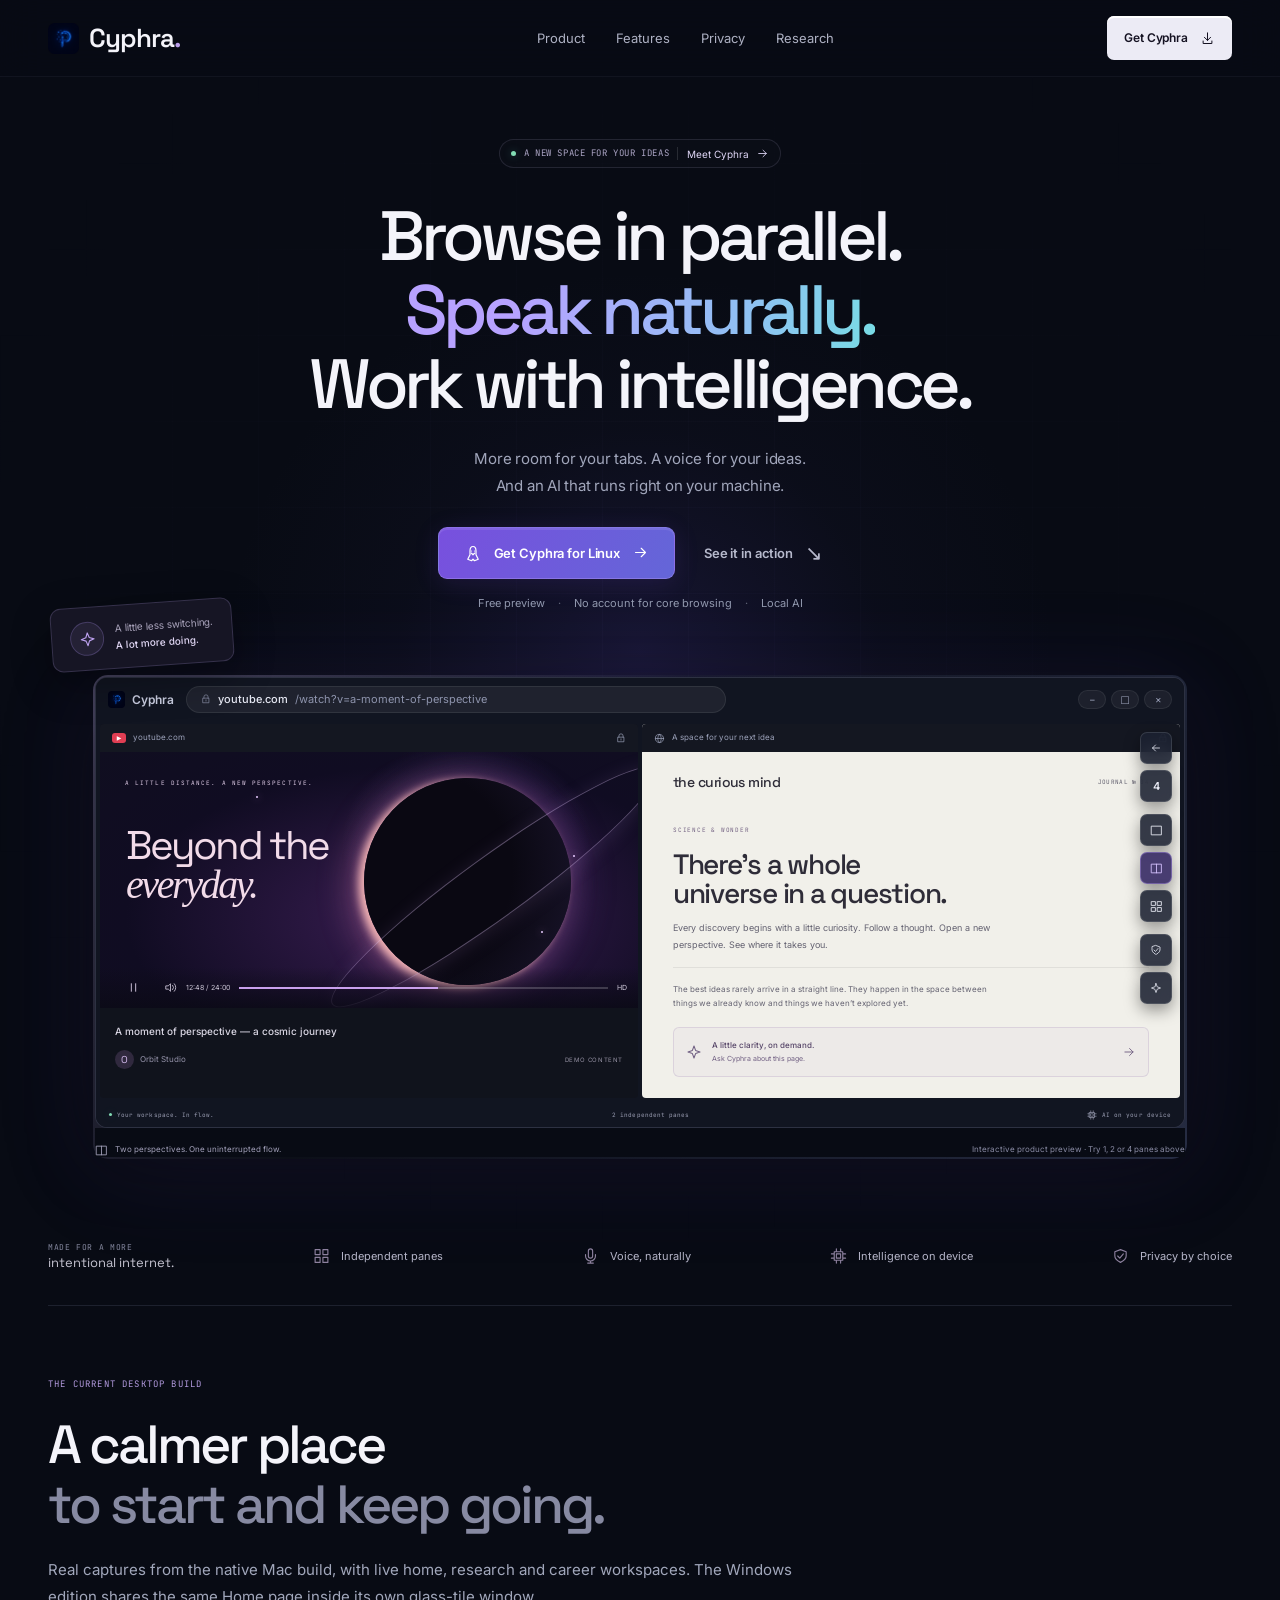
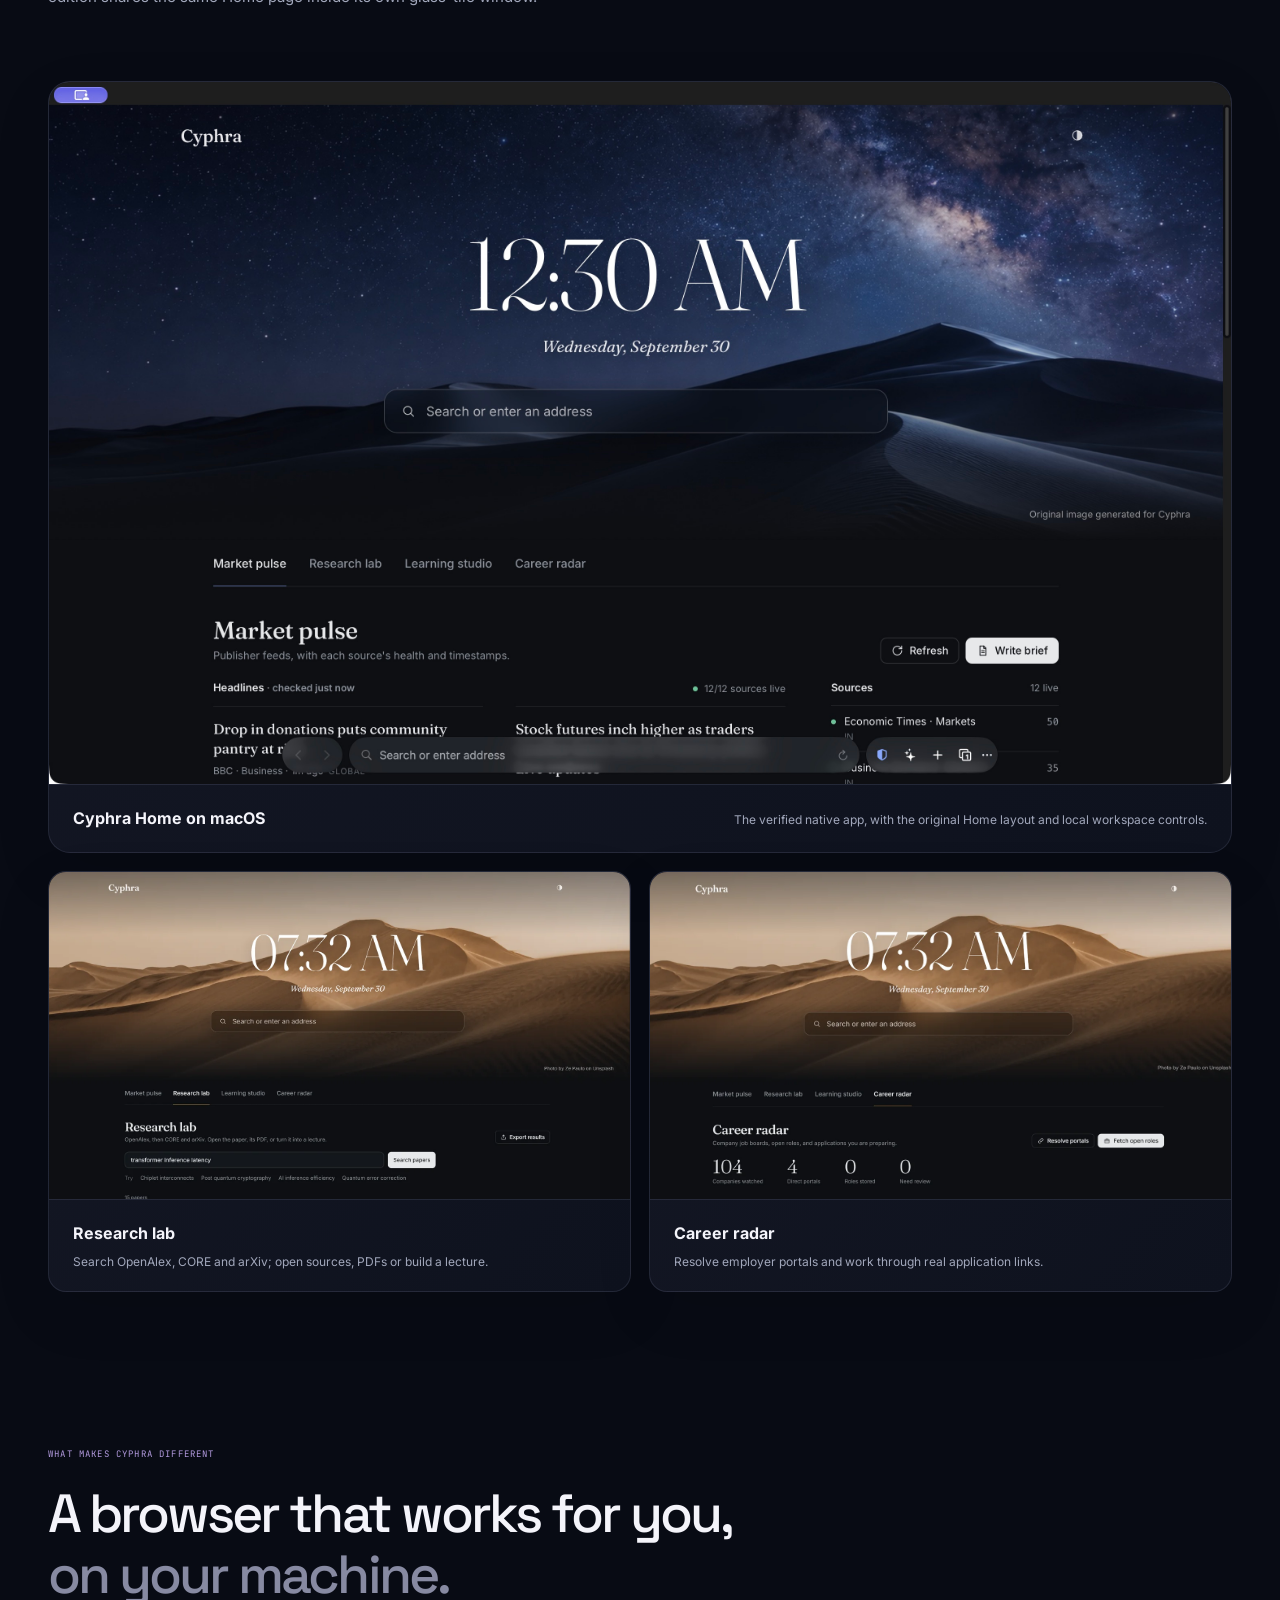
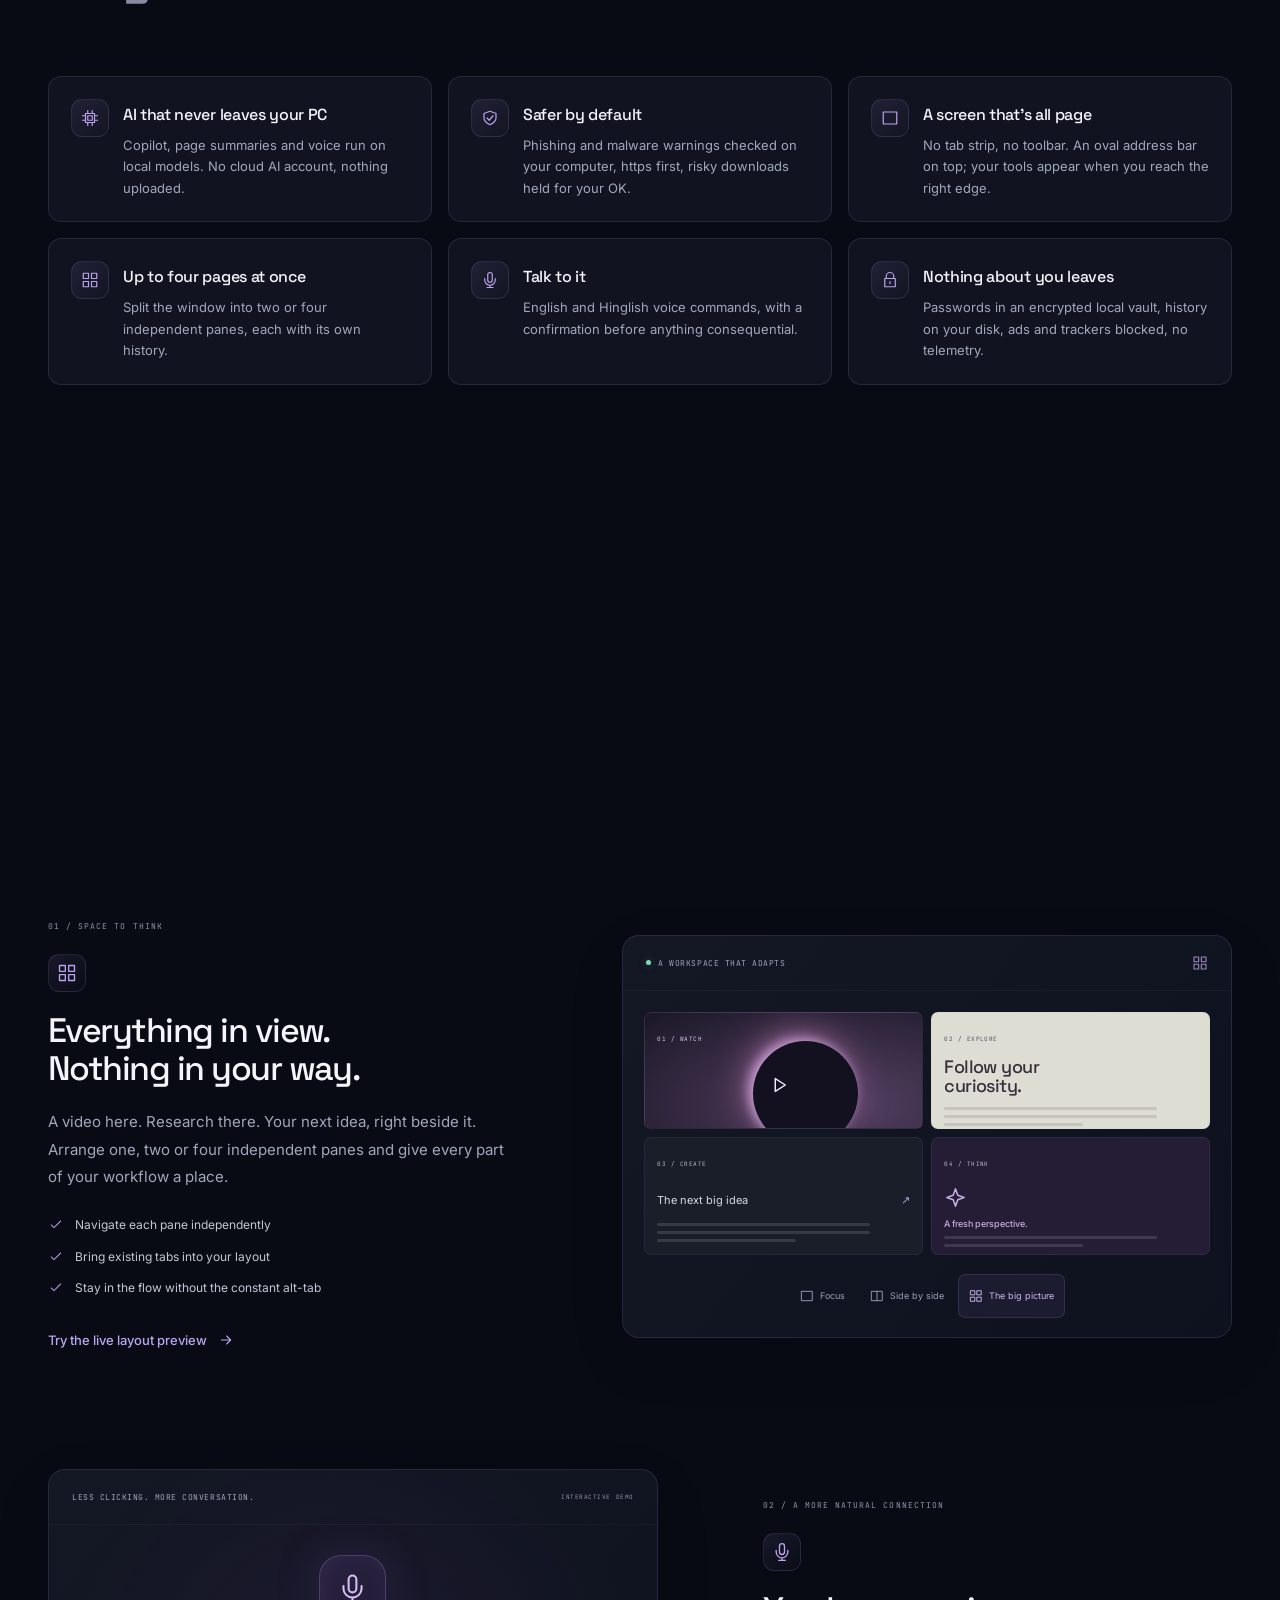
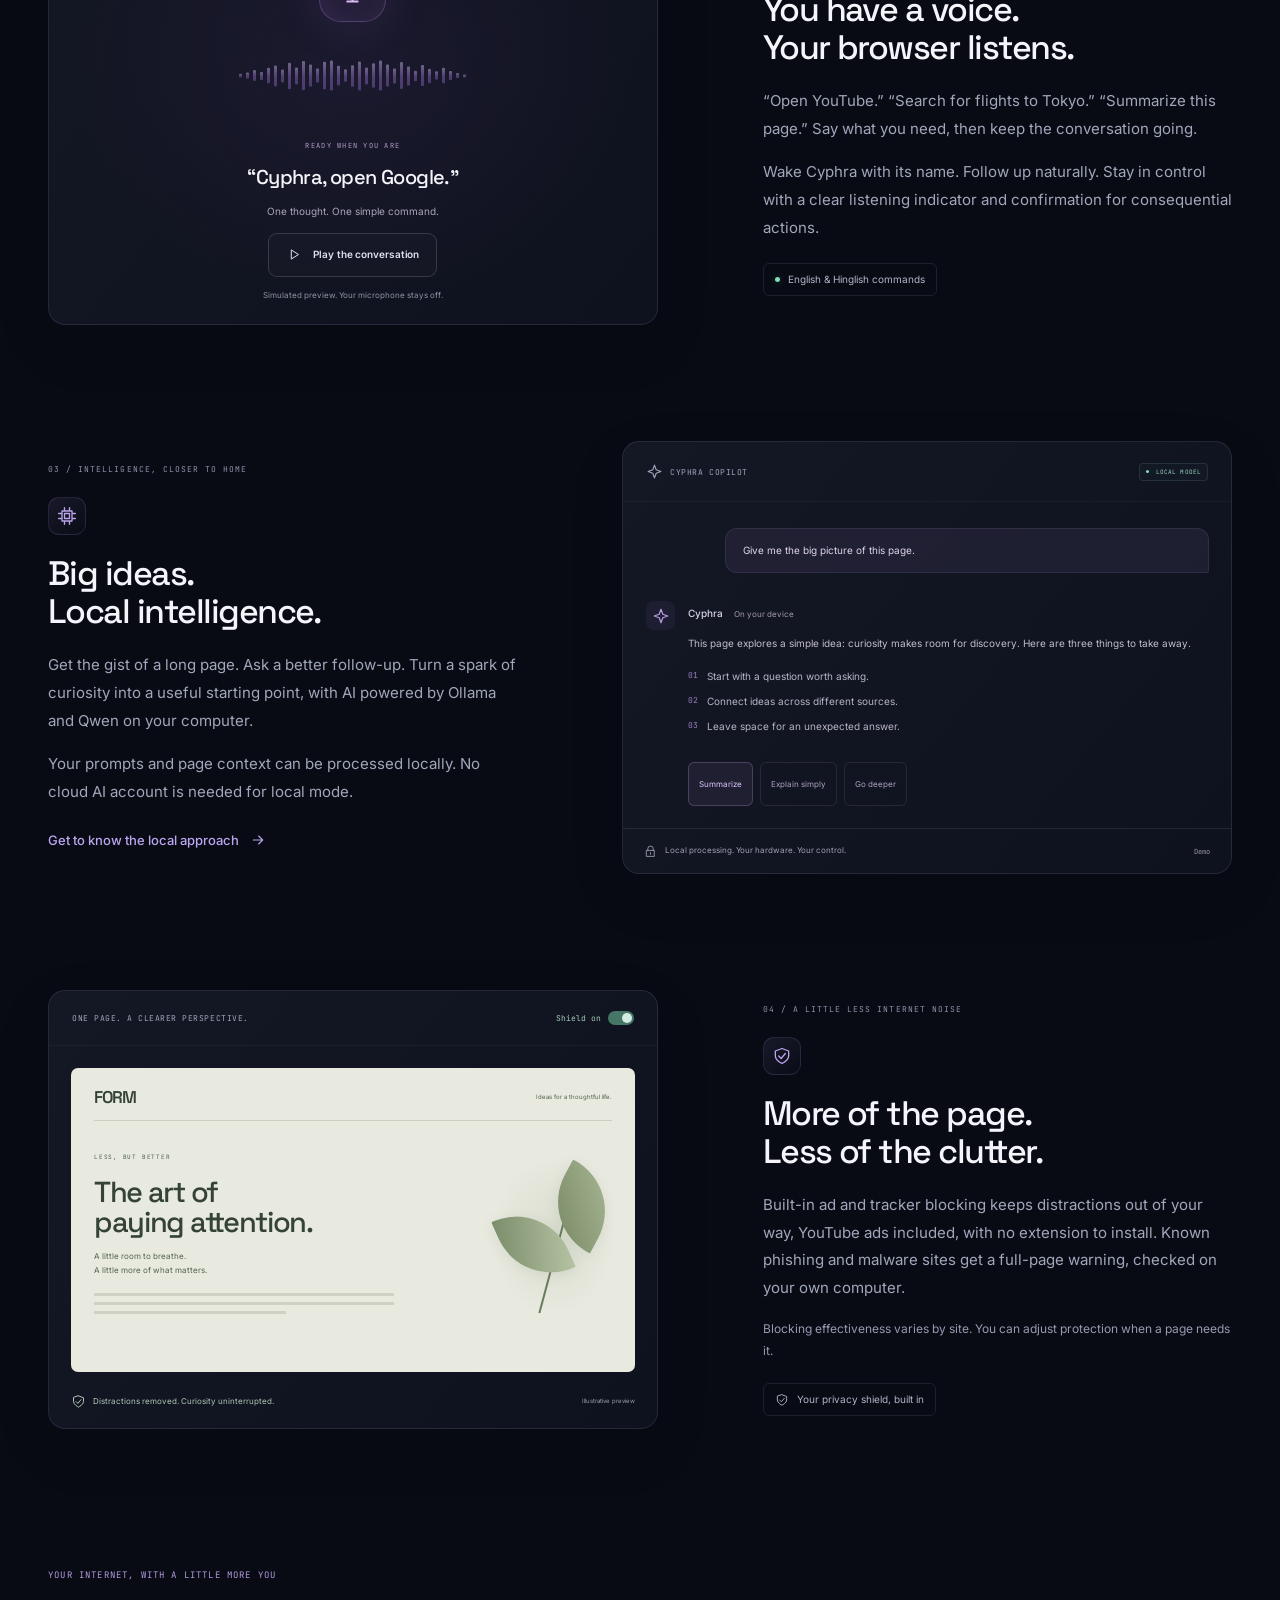
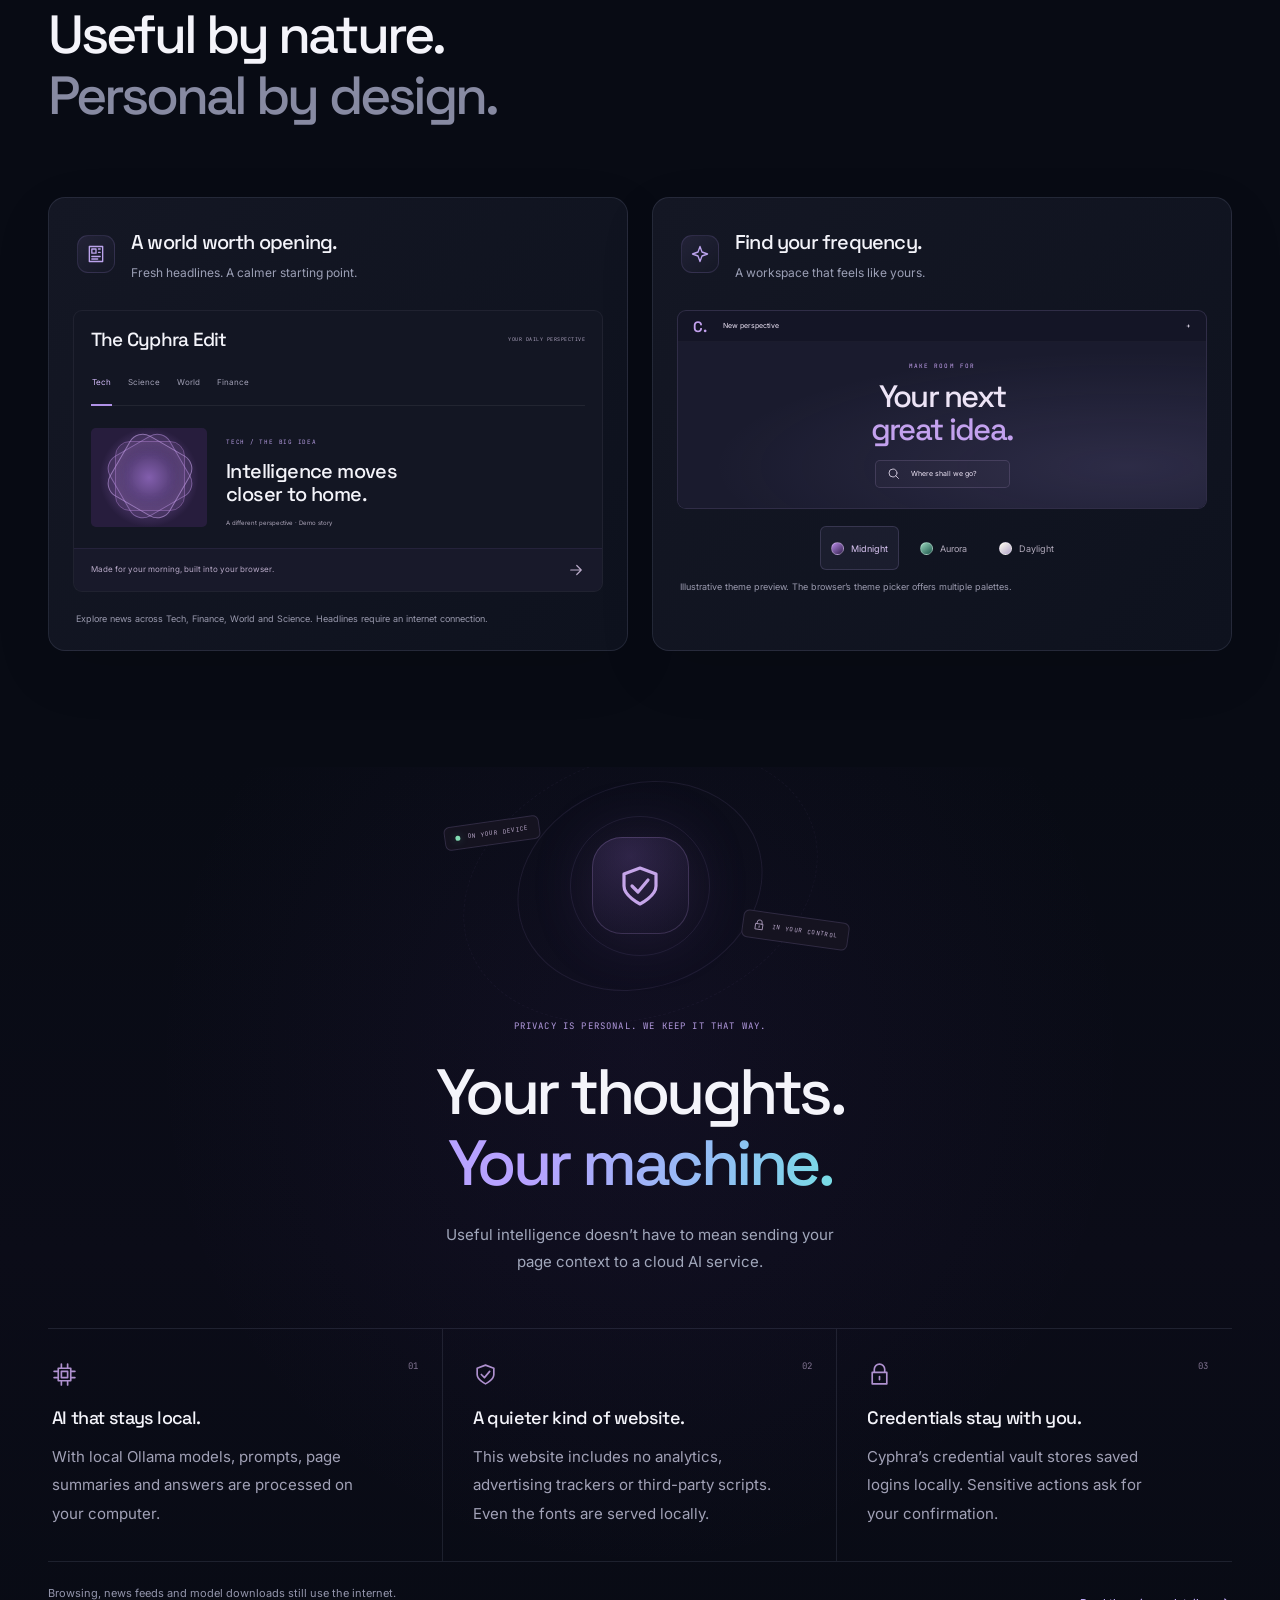
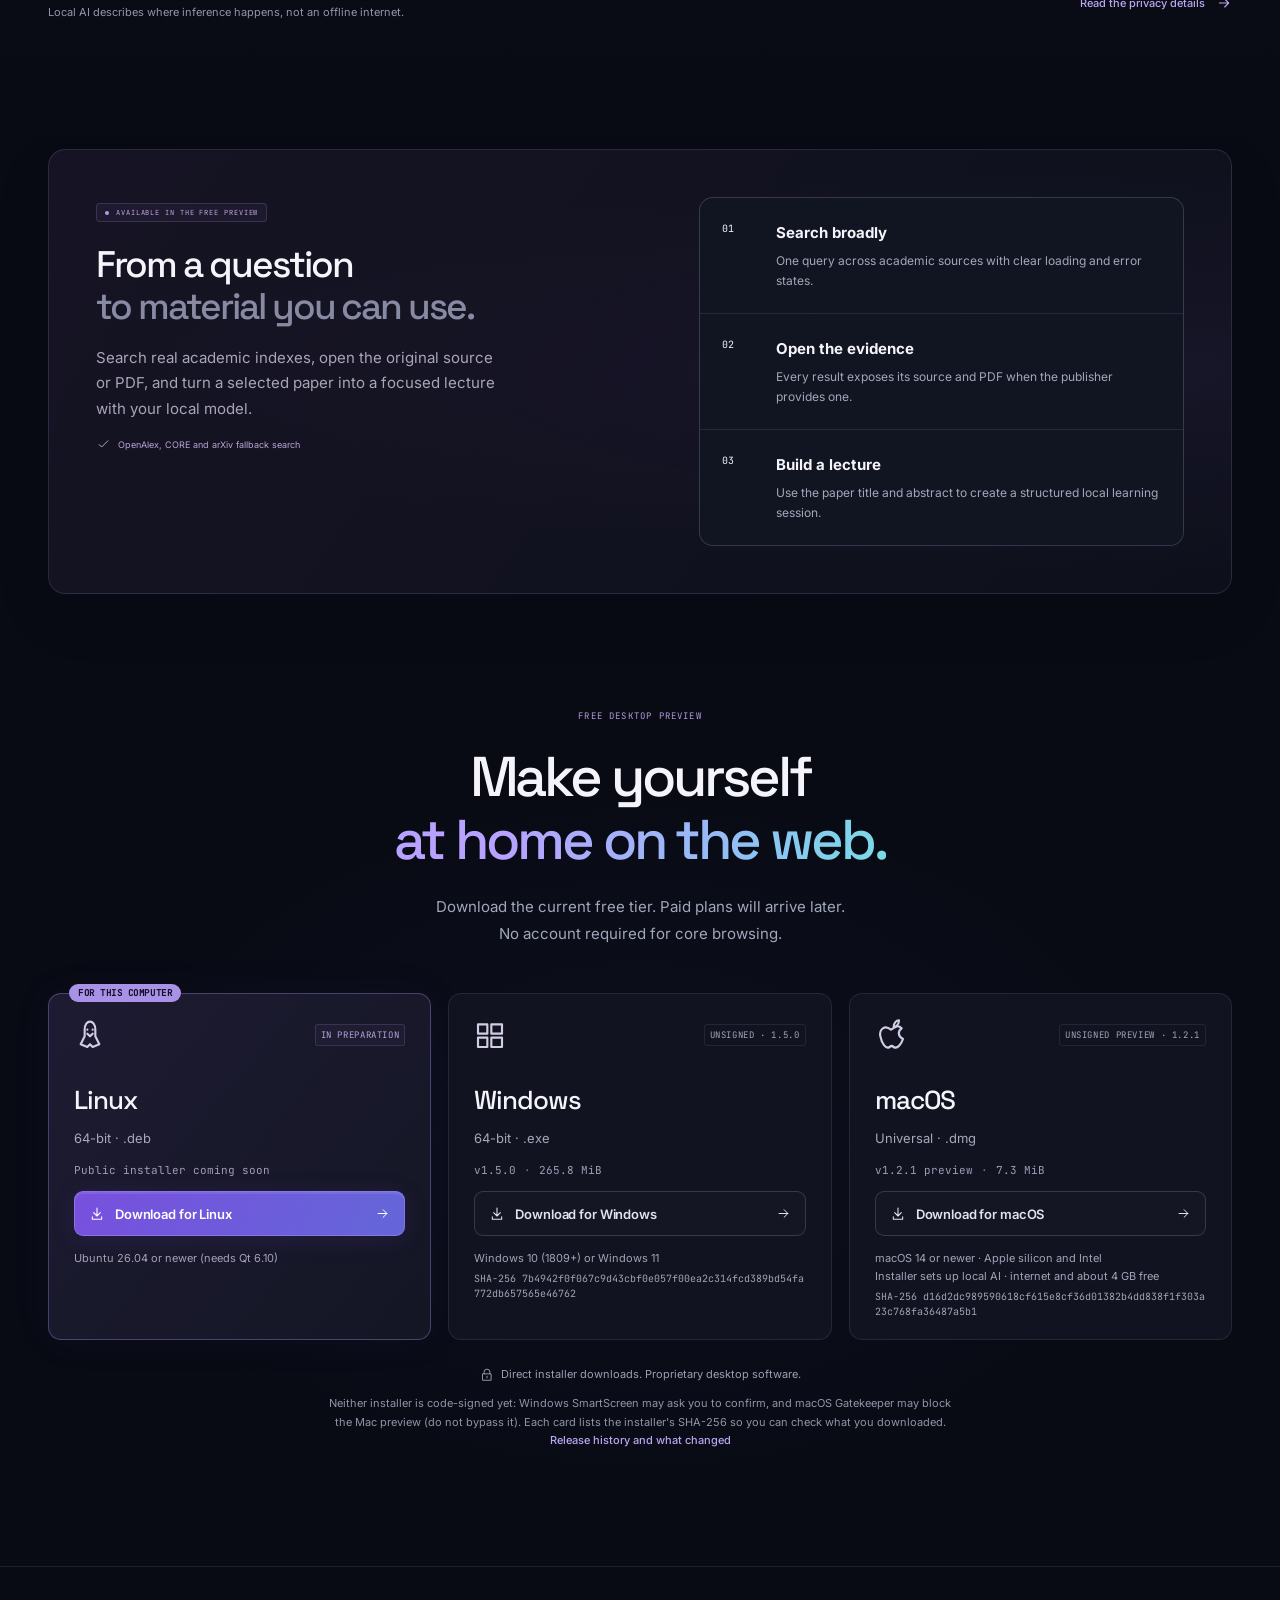
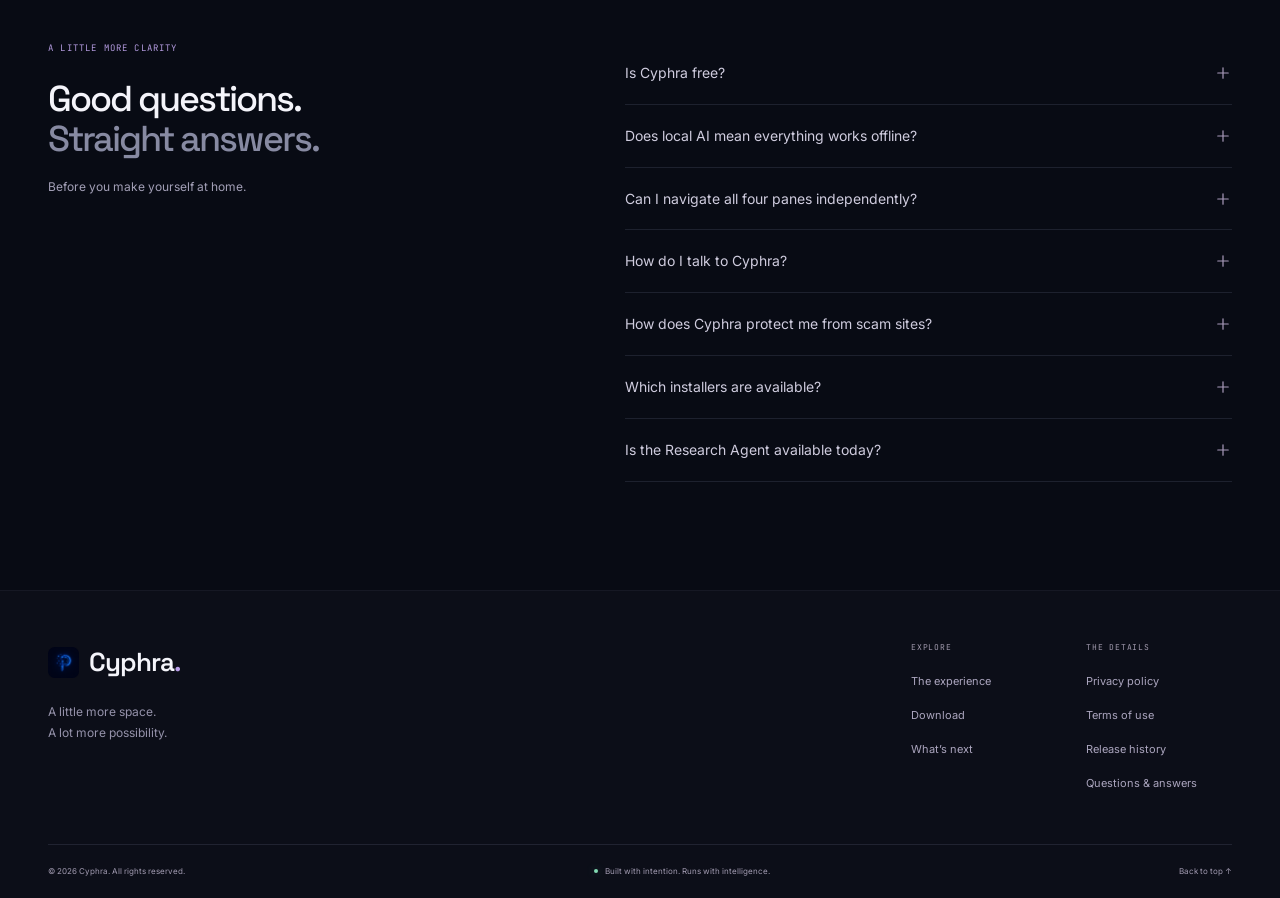
==== cyphra/index.html @ 631cd475 "Cyphra site: fix base path mangled by Git Bash in a3f42f3 The previous build ran BASE_PATH=/cyphra t" ====
<!DOCTYPE html><html lang="en"><head><meta charset="UTF-8"><meta name="viewport" content="width=device-width, initial-scale=1"><meta name="theme-color" content="#080b14"><meta name="description" content="Browse in parallel, navigate by voice, and think with local AI. Meet Cyphra, your desktop workspace for a more focused web."><meta property="og:type" content="website"><meta property="og:title" content="Cyphra — A browser with room for more."><meta property="og:description" content="Browse in parallel, navigate by voice, and think with local AI. Meet Cyphra, your desktop workspace for a more focused web."><meta property="og:image" content="https://yashsaxena5.github.io/cyphra/images/social-card.png"><link rel="canonical" href="https://yashsaxena5.github.io/cyphra/"><meta property="og:url" content="https://yashsaxena5.github.io/cyphra/"><meta property="og:image:width" content="1200"><meta property="og:image:height" content="630"><meta property="og:image:alt" content="Cyphra. Browse in parallel. Speak naturally. Work with intelligence."><meta name="twitter:card" content="summary_large_image"><meta name="referrer" content="strict-origin-when-cross-origin"><link rel="icon" type="image/svg+xml" href="/cyphra/favicon.svg"><link rel="icon" sizes="32x32" href="/cyphra/favicon.ico"><title>Cyphra — A browser with room for more.</title><link rel="stylesheet" href="/cyphra/_astro/Footer.BgytM6Uz.css"></head><body id="top"><a href="#main" class="skip-link">Skip to content</a><header class="site-header"><div class="container nav-inner"><a href="/cyphra/" class="brand-link" aria-label="Cyphra home"><span class="brand"><img class="brand-mark" src="/cyphra/images/cyphra-icon.png" width="31" height="31" alt="" aria-hidden="true"><span>Cyphra<span class="brand-dot">.</span></span></span></a><nav id="primary-nav" class="primary-nav" aria-label="Main navigation"><a href="#screenshots">Product</a><a href="#features">Features</a><a href="#privacy">Privacy</a><a href="#research">Research</a></nav><div class="nav-actions"><a class="button button-small button-white" href="#download">Get Cyphra <svg class width="15" height="15" viewBox="0 0 24 24" fill="none" stroke="currentColor" stroke-width="1.6" stroke-linecap="round" stroke-linejoin="round" aria-hidden="true"><path d="M12 3v12m-5-5 5 5 5-5M5 16v4h14v-4"></path></svg></a><button class="menu-toggle icon-button" aria-label="Open navigation" aria-controls="primary-nav" aria-expanded="false"><svg class width="20" height="20" viewBox="0 0 24 24" fill="none" stroke="currentColor" stroke-width="1.6" stroke-linecap="round" stroke-linejoin="round" aria-hidden="true"><path d="M4 6h16M4 12h16M4 18h16"></path></svg></button></div></div></header><main id="main"><section class="hero" aria-labelledby="hero-title"><div class="hero-grid" aria-hidden="true"></div><div class="hero-ambient" aria-hidden="true"></div><div class="container hero-intro"><a class="announcement" href="#download"><i class="status-dot"></i> A NEW SPACE FOR YOUR IDEAS <span>Meet Cyphra <svg class width="13" height="13" viewBox="0 0 24 24" fill="none" stroke="currentColor" stroke-width="1.6" stroke-linecap="round" stroke-linejoin="round" aria-hidden="true"><path d="M5 12h14m-6-6 6 6-6 6"></path></svg></span></a><h1 id="hero-title">Browse in parallel.<br><span class="gradient-text">Speak naturally.</span><br>Work with intelligence.</h1><p class="hero-copy">More room for your tabs. A voice for your ideas.<br class="desktop-break"> And an AI that runs right on your machine.</p><div class="hero-actions"><a class="button button-primary" href="#download" data-os-cta><span data-os-icon="default"><svg class width="18" height="18" viewBox="0 0 24 24" fill="none" stroke="currentColor" stroke-width="1.6" stroke-linecap="round" stroke-linejoin="round" aria-hidden="true"><path d="M12 3v12m-5-5 5 5 5-5M5 16v4h14v-4"></path></svg></span><span data-os-icon="windows" hidden><svg class width="18" height="18" viewBox="0 0 24 24" fill="none" stroke="currentColor" stroke-width="1.6" stroke-linecap="round" stroke-linejoin="round" aria-hidden="true"><path d="M3 4h7v7H3zM13 4h8v7h-8zM3 14h7v7H3zM13 14h8v7h-8z"></path></svg></span><span data-os-icon="macos" hidden><svg class width="18" height="18" viewBox="0 0 24 24" fill="none" stroke="currentColor" stroke-width="1.6" stroke-linecap="round" stroke-linejoin="round" aria-hidden="true"><path d="M14 6c0-3 2-5 4-5 0 3-2 5-4 5M12 8C7 4 3 8 4 13s4 10 7 8c1-1 2-1 3 0 3 2 6-3 7-6-4-2-4-6-1-8-3-3-5-1-8 1"></path></svg></span><span data-os-icon="linux" hidden><svg class width="18" height="18" viewBox="0 0 24 24" fill="none" stroke="currentColor" stroke-width="1.6" stroke-linecap="round" stroke-linejoin="round" aria-hidden="true"><path d="M8 8c0-8 8-8 8 0v5l3 6-5 2-2-2-2 2-5-2 3-6zM10 8h.01M14 8h.01m-4 3 2 2 2-2"></path></svg></span><span data-os-label>Download for free</span><svg class width="17" height="17" viewBox="0 0 24 24" fill="none" stroke="currentColor" stroke-width="1.6" stroke-linecap="round" stroke-linejoin="round" aria-hidden="true"><path d="M5 12h14m-6-6 6 6-6 6"></path></svg></a><a class="button button-quiet" href="#features">See it in action <span>↘</span></a></div><p class="hero-footnote">Free preview <span>·</span> No account for core browsing <span>·</span> Local AI</p></div><div class="container hero-product"><div class="product-orbit" aria-hidden="true"></div><div class="floating-note"><span class="note-orb"><svg class width="17" height="17" viewBox="0 0 24 24" fill="none" stroke="currentColor" stroke-width="1.6" stroke-linecap="round" stroke-linejoin="round" aria-hidden="true"><path d="m12 3 2.4 6.6L21 12l-6.6 2.4L12 21l-2.4-6.6L3 12l6.6-2.4z"></path></svg></span><span>A little less switching.<br><strong>A lot more doing.</strong></span></div><div id="hero-browser" class="browser-mockup" data-browser-demo data-panes="2" data-theme="midnight"><!-- The real 1.5 chrome: one slim title row (logo, oval address, window
       buttons) and glass tiles on the right edge. No tab strip, no toolbar. --><div class="mock-title"><span class="mock-brand" aria-hidden="true"><span class="brand"><img class="brand-mark" src="/cyphra/images/cyphra-icon.png" width="31" height="31" alt="" aria-hidden="true"></span> Cyphra</span><span class="mock-oval" aria-hidden="true"><svg class width="10" height="10" viewBox="0 0 24 24" fill="none" stroke="currentColor" stroke-width="1.6" stroke-linecap="round" stroke-linejoin="round" aria-hidden="true"><path d="M7 10V7a5 5 0 0 1 10 0v3M5 10h14v11H5zM12 14v3"></path></svg> <b>youtube.com</b><span>/watch?v=a-moment-of-perspective</span></span><span class="mock-winbtns" aria-hidden="true"><i>−</i><i>□</i><i>×</i></span></div><div class="mock-stage"><div class="mock-dock"><span class="mock-tile" aria-hidden="true"><svg class width="12" height="12" viewBox="0 0 24 24" fill="none" stroke="currentColor" stroke-width="1.6" stroke-linecap="round" stroke-linejoin="round" aria-hidden="true"><path d="M5 12h14m-6-6 6 6-6 6"></path></svg></span><span class="mock-tile mock-tile-count" aria-hidden="true">4</span><div class="pane-switch" role="group" aria-label="Browser preview layout"><button class="mock-tile" data-pane-count="1" aria-label="Show one pane" aria-pressed="false"><svg class width="13" height="13" viewBox="0 0 24 24" fill="none" stroke="currentColor" stroke-width="1.6" stroke-linecap="round" stroke-linejoin="round" aria-hidden="true"><path d="M3 4h18v16H3z"></path></svg></button><button class="mock-tile" data-pane-count="2" aria-label="Show two panes" aria-pressed="true"><svg class width="13" height="13" viewBox="0 0 24 24" fill="none" stroke="currentColor" stroke-width="1.6" stroke-linecap="round" stroke-linejoin="round" aria-hidden="true"><path d="M3 4h18v16H3zM12 4v16"></path></svg></button><button class="mock-tile" data-pane-count="4" aria-label="Show four panes" aria-pressed="false"><svg class width="13" height="13" viewBox="0 0 24 24" fill="none" stroke="currentColor" stroke-width="1.6" stroke-linecap="round" stroke-linejoin="round" aria-hidden="true"><path d="M3 3h7v7H3zM14 3h7v7h-7zM3 14h7v7H3zM14 14h7v7h-7z"></path></svg></button></div><span class="mock-tile" aria-hidden="true"><svg class width="12" height="12" viewBox="0 0 24 24" fill="none" stroke="currentColor" stroke-width="1.6" stroke-linecap="round" stroke-linejoin="round" aria-hidden="true"><path d="m12 3 8 3v6c0 5-8 9-8 9s-8-4-8-9V6zM8 12l3 3 5-6"></path></svg></span><span class="mock-tile" aria-hidden="true"><svg class width="12" height="12" viewBox="0 0 24 24" fill="none" stroke="currentColor" stroke-width="1.6" stroke-linecap="round" stroke-linejoin="round" aria-hidden="true"><path d="m12 3 2.4 6.6L21 12l-6.6 2.4L12 21l-2.4-6.6L3 12l6.6-2.4z"></path></svg></span></div><div class="mock-content"><div class="mock-pane video-pane"><div class="pane-address"><span><span class="video-brand">▶</span> youtube.com</span><svg class width="10" height="10" viewBox="0 0 24 24" fill="none" stroke="currentColor" stroke-width="1.6" stroke-linecap="round" stroke-linejoin="round" aria-hidden="true"><path d="M7 10V7a5 5 0 0 1 10 0v3M5 10h14v11H5zM12 14v3"></path></svg></div><div class="video-surface"><div class="eclipse-art"><div class="eclipse-halo"></div><div class="eclipse-sphere"></div><div class="eclipse-orbit"></div><div class="eclipse-star s1"></div><div class="eclipse-star s2"></div><div class="eclipse-star s3"></div></div><div class="video-overline">A LITTLE DISTANCE. A NEW PERSPECTIVE.</div><div class="video-art-title">Beyond the<br><em>everyday.</em></div><div class="video-controls"><button class="demo-play" aria-label="Pause preview animation" aria-pressed="true"><svg class width="13" height="13" viewBox="0 0 24 24" fill="none" stroke="currentColor" stroke-width="1.6" stroke-linecap="round" stroke-linejoin="round" aria-hidden="true"><path d="M8 5v14M16 5v14"></path></svg></button><svg class width="13" height="13" viewBox="0 0 24 24" fill="none" stroke="currentColor" stroke-width="1.6" stroke-linecap="round" stroke-linejoin="round" aria-hidden="true"><path d="m4 9 4 0 4-4v14l-4-4H4zM16 8a6 6 0 0 1 0 8m3-11a10 10 0 0 1 0 14"></path></svg><span>12:48 / 24:00</span><div class="video-progress"><i></i></div><span>HD</span></div></div><div class="video-description"><strong>A moment of perspective — a cosmic journey</strong><p><span class="channel-dot">O</span> Orbit Studio <span class="demo-tag">Demo content</span></p></div></div><div class="mock-pane article-pane"><div class="pane-address"><span><svg class width="11" height="11" viewBox="0 0 24 24" fill="none" stroke="currentColor" stroke-width="1.6" stroke-linecap="round" stroke-linejoin="round" aria-hidden="true"><path d="M21 12a9 9 0 1 1-18 0 9 9 0 0 1 18 0M3 12h18M12 3c5 5 5 13 0 18-5-5-5-13 0-18"></path></svg> A space for your next idea</span><svg class width="10" height="10" viewBox="0 0 24 24" fill="none" stroke="currentColor" stroke-width="1.6" stroke-linecap="round" stroke-linejoin="round" aria-hidden="true"><path d="M7 10V7a5 5 0 0 1 10 0v3M5 10h14v11H5zM12 14v3"></path></svg></div><div class="article-content"><div class="article-brand">the curious mind<span>JOURNAL № 04</span></div><span class="micro-label">SCIENCE & WONDER</span><h3>There’s a whole<br>universe in a question.</h3><p>Every discovery begins with a little curiosity. Follow a thought. Open a new perspective. See where it takes you.</p><div class="article-divider"></div><p class="article-body">The best ideas rarely arrive in a straight line. They happen in the space between things we already know and things we haven’t explored yet.</p><div class="ai-inline"><svg class width="16" height="16" viewBox="0 0 24 24" fill="none" stroke="currentColor" stroke-width="1.6" stroke-linecap="round" stroke-linejoin="round" aria-hidden="true"><path d="m12 3 2.4 6.6L21 12l-6.6 2.4L12 21l-2.4-6.6L3 12l6.6-2.4z"></path></svg><div><strong>A little clarity, on demand.</strong><span>Ask Cyphra about this page.</span></div><svg class width="14" height="14" viewBox="0 0 24 24" fill="none" stroke="currentColor" stroke-width="1.6" stroke-linecap="round" stroke-linejoin="round" aria-hidden="true"><path d="M5 12h14m-6-6 6 6-6 6"></path></svg></div></div></div><div class="mock-pane notes-pane"><div class="pane-address"><span><svg class width="11" height="11" viewBox="0 0 24 24" fill="none" stroke="currentColor" stroke-width="1.6" stroke-linecap="round" stroke-linejoin="round" aria-hidden="true"><path d="M14 2H5v20h14V7zM14 2v5h5M8 12h8M8 16h6"></path></svg> Field notes</span><span>03</span></div><div class="note-content"><span class="micro-label">CONNECTING THE DOTS</span><h3>Room for the<br>next thought.</h3><ul><li><i></i> A new perspective</li><li><i></i> A question worth exploring</li><li><i></i> An idea to come back to</li></ul><div class="note-line"></div><div class="note-line short"></div></div></div><div class="mock-pane chat-pane"><div class="pane-address"><span><svg class width="11" height="11" viewBox="0 0 24 24" fill="none" stroke="currentColor" stroke-width="1.6" stroke-linecap="round" stroke-linejoin="round" aria-hidden="true"><path d="m12 3 2.4 6.6L21 12l-6.6 2.4L12 21l-2.4-6.6L3 12l6.6-2.4z"></path></svg> Cyphra AI</span><span class="local-tag">ON DEVICE</span></div><div class="chat-content"><div class="chat-user">Help me connect these ideas.</div><div class="chat-answer"><svg class width="17" height="17" viewBox="0 0 24 24" fill="none" stroke="currentColor" stroke-width="1.6" stroke-linecap="round" stroke-linejoin="round" aria-hidden="true"><path d="m12 3 2.4 6.6L21 12l-6.6 2.4L12 21l-2.4-6.6L3 12l6.6-2.4z"></path></svg><p>Let’s start with the big picture. What would you like to explore next?</p></div><div class="chat-input">Ask a follow-up <svg class width="14" height="14" viewBox="0 0 24 24" fill="none" stroke="currentColor" stroke-width="1.6" stroke-linecap="round" stroke-linejoin="round" aria-hidden="true"><path d="M5 12h14m-6-6 6 6-6 6"></path></svg></div></div></div></div></div><div class="browser-status"><span><i class="status-dot"></i> Your workspace. In flow.</span><span data-pane-label>2 independent panes</span><span><svg class width="10" height="10" viewBox="0 0 24 24" fill="none" stroke="currentColor" stroke-width="1.6" stroke-linecap="round" stroke-linejoin="round" aria-hidden="true"><path d="M6 6h12v12H6zM9 9h6v6H9zM9 2v4m6-4v4M9 18v4m6-4v4M2 9h4m-4 6h4m12-6h4m-4 6h4"></path></svg> AI on your device</span></div></div><div class="mockup-caption"><span><svg class width="13" height="13" viewBox="0 0 24 24" fill="none" stroke="currentColor" stroke-width="1.6" stroke-linecap="round" stroke-linejoin="round" aria-hidden="true"><path d="M3 4h18v16H3zM12 4v16"></path></svg> Two perspectives. One uninterrupted flow.</span><span>Interactive product preview · Try 1, 2 or 4 panes above</span></div></div><div class="container capability-strip"><span>MADE FOR A MORE<br><strong>intentional internet.</strong></span><div><svg class width="20" height="20" viewBox="0 0 24 24" fill="none" stroke="currentColor" stroke-width="1.6" stroke-linecap="round" stroke-linejoin="round" aria-hidden="true"><path d="M3 3h7v7H3zM14 3h7v7h-7zM3 14h7v7H3zM14 14h7v7h-7z"></path></svg><span>Independent panes</span></div><div><svg class width="20" height="20" viewBox="0 0 24 24" fill="none" stroke="currentColor" stroke-width="1.6" stroke-linecap="round" stroke-linejoin="round" aria-hidden="true"><path d="M9 5a3 3 0 0 1 6 0v7a3 3 0 0 1-6 0zM5 10v2a7 7 0 0 0 14 0v-2M12 19v3M8 22h8"></path></svg><span>Voice, naturally</span></div><div><svg class width="20" height="20" viewBox="0 0 24 24" fill="none" stroke="currentColor" stroke-width="1.6" stroke-linecap="round" stroke-linejoin="round" aria-hidden="true"><path d="M6 6h12v12H6zM9 9h6v6H9zM9 2v4m6-4v4M9 18v4m6-4v4M2 9h4m-4 6h4m12-6h4m-4 6h4"></path></svg><span>Intelligence on device</span></div><div><svg class width="20" height="20" viewBox="0 0 24 24" fill="none" stroke="currentColor" stroke-width="1.6" stroke-linecap="round" stroke-linejoin="round" aria-hidden="true"><path d="m12 3 8 3v6c0 5-8 9-8 9s-8-4-8-9V6zM8 12l3 3 5-6"></path></svg><span>Privacy by choice</span></div></div></section><section id="screenshots" class="section product-gallery" aria-labelledby="screenshots-title"><div class="container"><div class="section-heading reveal"><span class="eyebrow">THE CURRENT DESKTOP BUILD</span><h2 id="screenshots-title">A calmer place<br><span class="muted-heading">to start and keep going.</span></h2><p>Real captures from the native Mac build, with live home, research and career workspaces. The Windows edition shares the same Home page inside its own glass-tile window.</p></div><figure class="gallery-lead visual-panel reveal"><img src="/cyphra/images/cyphra-home-macos.jpg" width="2908" height="1726" alt="Cyphra Home running in the verified native macOS app" loading="eager"><figcaption><strong>Cyphra Home on macOS</strong><span>The verified native app, with the original Home layout and local workspace controls.</span></figcaption></figure><div class="gallery-pair"><figure class="visual-panel reveal"><img src="/cyphra/images/cyphra-research.webp" width="1600" height="889" alt="Cyphra Research lab searching real academic papers" loading="lazy"><figcaption><strong>Research lab</strong><span>Search OpenAlex, CORE and arXiv; open sources, PDFs or build a lecture.</span></figcaption></figure><figure class="visual-panel reveal"><img src="/cyphra/images/cyphra-careers.webp" width="1600" height="836" alt="Cyphra Career radar with company portals and open role controls" loading="lazy"><figcaption><strong>Career radar</strong><span>Resolve employer portals and work through real application links.</span></figcaption></figure></div></div></section><section id="different" class="section different-section" aria-labelledby="different-title"><div class="container"><div class="section-heading reveal"><span class="eyebrow">WHAT MAKES CYPHRA DIFFERENT</span><h2 id="different-title">A browser that works for you,<br><span class="muted-heading">on your machine.</span></h2></div><ul class="different-grid reveal"><li><span class="feature-icon"><svg class width="18" height="18" viewBox="0 0 24 24" fill="none" stroke="currentColor" stroke-width="1.6" stroke-linecap="round" stroke-linejoin="round" aria-hidden="true"><path d="M6 6h12v12H6zM9 9h6v6H9zM9 2v4m6-4v4M9 18v4m6-4v4M2 9h4m-4 6h4m12-6h4m-4 6h4"></path></svg></span><div><h3>AI that never leaves your PC</h3><p>Copilot, page summaries and voice run on local models. No cloud AI account, nothing uploaded.</p></div></li><li><span class="feature-icon"><svg class width="18" height="18" viewBox="0 0 24 24" fill="none" stroke="currentColor" stroke-width="1.6" stroke-linecap="round" stroke-linejoin="round" aria-hidden="true"><path d="m12 3 8 3v6c0 5-8 9-8 9s-8-4-8-9V6zM8 12l3 3 5-6"></path></svg></span><div><h3>Safer by default</h3><p>Phishing and malware warnings checked on your computer, https first, risky downloads held for your OK.</p></div></li><li><span class="feature-icon"><svg class width="18" height="18" viewBox="0 0 24 24" fill="none" stroke="currentColor" stroke-width="1.6" stroke-linecap="round" stroke-linejoin="round" aria-hidden="true"><path d="M3 4h18v16H3z"></path></svg></span><div><h3>A screen that’s all page</h3><p>No tab strip, no toolbar. An oval address bar on top; your tools appear when you reach the right edge.</p></div></li><li><span class="feature-icon"><svg class width="18" height="18" viewBox="0 0 24 24" fill="none" stroke="currentColor" stroke-width="1.6" stroke-linecap="round" stroke-linejoin="round" aria-hidden="true"><path d="M3 3h7v7H3zM14 3h7v7h-7zM3 14h7v7H3zM14 14h7v7h-7z"></path></svg></span><div><h3>Up to four pages at once</h3><p>Split the window into two or four independent panes, each with its own history.</p></div></li><li><span class="feature-icon"><svg class width="18" height="18" viewBox="0 0 24 24" fill="none" stroke="currentColor" stroke-width="1.6" stroke-linecap="round" stroke-linejoin="round" aria-hidden="true"><path d="M9 5a3 3 0 0 1 6 0v7a3 3 0 0 1-6 0zM5 10v2a7 7 0 0 0 14 0v-2M12 19v3M8 22h8"></path></svg></span><div><h3>Talk to it</h3><p>English and Hinglish voice commands, with a confirmation before anything consequential.</p></div></li><li><span class="feature-icon"><svg class width="18" height="18" viewBox="0 0 24 24" fill="none" stroke="currentColor" stroke-width="1.6" stroke-linecap="round" stroke-linejoin="round" aria-hidden="true"><path d="M7 10V7a5 5 0 0 1 10 0v3M5 10h14v11H5zM12 14v3"></path></svg></span><div><h3>Nothing about you leaves</h3><p>Passwords in an encrypted local vault, history on your disk, ads and trackers blocked, no telemetry.</p></div></li></ul></div></section><section id="features" class="section features-section" aria-labelledby="features-title"><div class="container"><div class="section-heading reveal"><span class="eyebrow">DESIGNED AROUND THE WAY YOU THINK</span><h2 id="features-title">One browser.<br><span class="muted-heading">Every train of thought.</span></h2><p>Your work doesn’t happen in a straight line.<br>Your browser shouldn’t make it.</p></div><article class="feature-row reveal"><div class="feature-copy"><span class="feature-number">01 / SPACE TO THINK</span><div class="feature-icon"><svg class width="20" height="20" viewBox="0 0 24 24" fill="none" stroke="currentColor" stroke-width="1.6" stroke-linecap="round" stroke-linejoin="round" aria-hidden="true"><path d="M3 3h7v7H3zM14 3h7v7h-7zM3 14h7v7H3zM14 14h7v7h-7z"></path></svg></div><h3>Everything in view.<br>Nothing in your way.</h3><p>A video here. Research there. Your next idea, right beside it. Arrange one, two or four independent panes and give every part of your workflow a place.</p><ul class="feature-points"><li><svg class width="16" height="16" viewBox="0 0 24 24" fill="none" stroke="currentColor" stroke-width="1.6" stroke-linecap="round" stroke-linejoin="round" aria-hidden="true"><path d="m5 12 4 4L19 6"></path></svg> Navigate each pane independently</li><li><svg class width="16" height="16" viewBox="0 0 24 24" fill="none" stroke="currentColor" stroke-width="1.6" stroke-linecap="round" stroke-linejoin="round" aria-hidden="true"><path d="m5 12 4 4L19 6"></path></svg> Bring existing tabs into your layout</li><li><svg class width="16" height="16" viewBox="0 0 24 24" fill="none" stroke="currentColor" stroke-width="1.6" stroke-linecap="round" stroke-linejoin="round" aria-hidden="true"><path d="m5 12 4 4L19 6"></path></svg> Stay in the flow without the constant alt-tab</li></ul><a href="#hero-browser" class="text-link">Try the live layout preview <svg class width="16" height="16" viewBox="0 0 24 24" fill="none" stroke="currentColor" stroke-width="1.6" stroke-linecap="round" stroke-linejoin="round" aria-hidden="true"><path d="M5 12h14m-6-6 6 6-6 6"></path></svg></a></div><div class="layout-visual visual-panel" data-layout-visual data-layout="4"><div class="visual-panel-heading"><span><i class="status-dot"></i> A WORKSPACE THAT ADAPTS</span><svg class width="16" height="16" viewBox="0 0 24 24" fill="none" stroke="currentColor" stroke-width="1.6" stroke-linecap="round" stroke-linejoin="round" aria-hidden="true"><path d="M3 3h7v7H3zM14 3h7v7h-7zM3 14h7v7H3zM14 14h7v7h-7z"></path></svg></div><div class="mini-workspace"><div class="mini-cell mini-video"><span>01 / WATCH</span><div class="mini-planet"></div><svg class width="22" height="22" viewBox="0 0 24 24" fill="none" stroke="currentColor" stroke-width="1.6" stroke-linecap="round" stroke-linejoin="round" aria-hidden="true"><path d="m9 5 11 7-11 7z"></path></svg></div><div class="mini-cell mini-reading"><span>02 / EXPLORE</span><strong>Follow your<br>curiosity.</strong><i></i><i></i><i></i></div><div class="mini-cell mini-document"><span>03 / CREATE</span><div class="mini-doc-heading">The next big idea<span>↗</span></div><i></i><i></i><i></i></div><div class="mini-cell mini-ai"><span>04 / THINK</span><svg class width="23" height="23" viewBox="0 0 24 24" fill="none" stroke="currentColor" stroke-width="1.6" stroke-linecap="round" stroke-linejoin="round" aria-hidden="true"><path d="m12 3 2.4 6.6L21 12l-6.6 2.4L12 21l-2.4-6.6L3 12l6.6-2.4z"></path></svg><strong>A fresh perspective.</strong><i></i><i></i></div></div><div class="layout-options" role="group" aria-label="Workspace arrangement"><button data-layout-count="1" aria-pressed="false"><svg class width="14" height="14" viewBox="0 0 24 24" fill="none" stroke="currentColor" stroke-width="1.6" stroke-linecap="round" stroke-linejoin="round" aria-hidden="true"><path d="M3 4h18v16H3z"></path></svg> Focus</button><button data-layout-count="2" aria-pressed="false"><svg class width="14" height="14" viewBox="0 0 24 24" fill="none" stroke="currentColor" stroke-width="1.6" stroke-linecap="round" stroke-linejoin="round" aria-hidden="true"><path d="M3 4h18v16H3zM12 4v16"></path></svg> Side by side</button><button data-layout-count="4" aria-pressed="true"><svg class width="14" height="14" viewBox="0 0 24 24" fill="none" stroke="currentColor" stroke-width="1.6" stroke-linecap="round" stroke-linejoin="round" aria-hidden="true"><path d="M3 3h7v7H3zM14 3h7v7h-7zM3 14h7v7H3zM14 14h7v7h-7z"></path></svg> The big picture</button></div></div></article><article class="feature-row reverse reveal"><div class="feature-copy"><span class="feature-number">02 / A MORE NATURAL CONNECTION</span><div class="feature-icon"><svg class width="20" height="20" viewBox="0 0 24 24" fill="none" stroke="currentColor" stroke-width="1.6" stroke-linecap="round" stroke-linejoin="round" aria-hidden="true"><path d="M9 5a3 3 0 0 1 6 0v7a3 3 0 0 1-6 0zM5 10v2a7 7 0 0 0 14 0v-2M12 19v3M8 22h8"></path></svg></div><h3>You have a voice.<br>Your browser listens.</h3><p>“Open YouTube.” “Search for flights to Tokyo.” “Summarize this page.” Say what you need, then keep the conversation going.</p><p>Wake Cyphra with its name. Follow up naturally. Stay in control with a clear listening indicator and confirmation for consequential actions.</p><span class="inline-chip"><i class="status-dot"></i> English & Hinglish commands</span></div><div class="voice-visual visual-panel" data-voice-demo><div class="visual-panel-heading"><span>LESS CLICKING. MORE CONVERSATION.</span><span class="preview-label">INTERACTIVE DEMO</span></div><div class="voice-orb"><svg class width="31" height="31" viewBox="0 0 24 24" fill="none" stroke="currentColor" stroke-width="1.6" stroke-linecap="round" stroke-linejoin="round" aria-hidden="true"><path d="M9 5a3 3 0 0 1 6 0v7a3 3 0 0 1-6 0zM5 10v2a7 7 0 0 0 14 0v-2M12 19v3M8 22h8"></path></svg></div><div class="waveform" aria-hidden="true"><i style="--bar-height:9px;--delay:0s"></i><i style="--bar-height:15px;--delay:-0.07s"></i><i style="--bar-height:27px;--delay:-0.14s"></i><i style="--bar-height:20px;--delay:-0.21000000000000002s"></i><i style="--bar-height:39px;--delay:-0.28s"></i><i style="--bar-height:52px;--delay:-0.35000000000000003s"></i><i style="--bar-height:32px;--delay:-0.42000000000000004s"></i><i style="--bar-height:66px;--delay:-0.49000000000000005s"></i><i style="--bar-height:42px;--delay:-0.56s"></i><i style="--bar-height:73px;--delay:-0.6300000000000001s"></i><i style="--bar-height:55px;--delay:-0.7000000000000001s"></i><i style="--bar-height:35px;--delay:-0.77s"></i><i style="--bar-height:69px;--delay:-0.8400000000000001s"></i><i style="--bar-height:81px;--delay:-0.9100000000000001s"></i><i style="--bar-height:49px;--delay:-0.9800000000000001s"></i><i style="--bar-height:31px;--delay:-1.05s"></i><i style="--bar-height:54px;--delay:-1.12s"></i><i style="--bar-height:72px;--delay:-1.1900000000000002s"></i><i style="--bar-height:42px;--delay:-1.2600000000000002s"></i><i style="--bar-height:61px;--delay:-1.33s"></i><i style="--bar-height:80px;--delay:-1.4000000000000001s"></i><i style="--bar-height:55px;--delay:-1.4700000000000002s"></i><i style="--bar-height:38px;--delay:-1.54s"></i><i style="--bar-height:67px;--delay:-1.61s"></i><i style="--bar-height:48px;--delay:-1.6800000000000002s"></i><i style="--bar-height:26px;--delay:-1.7500000000000002s"></i><i style="--bar-height:53px;--delay:-1.8200000000000003s"></i><i style="--bar-height:36px;--delay:-1.8900000000000001s"></i><i style="--bar-height:21px;--delay:-1.9600000000000002s"></i><i style="--bar-height:39px;--delay:-2.0300000000000002s"></i><i style="--bar-height:23px;--delay:-2.1s"></i><i style="--bar-height:13px;--delay:-2.1700000000000004s"></i><i style="--bar-height:8px;--delay:-2.24s"></i></div><div class="voice-transcript" aria-live="polite"><span data-voice-status>READY WHEN YOU ARE</span><p data-voice-quote>“Cyphra, open Google.”</p><span data-voice-answer>One thought. One simple command.</span></div><button class="button button-outline demo-voice-button" data-voice-play><svg class width="15" height="15" viewBox="0 0 24 24" fill="none" stroke="currentColor" stroke-width="1.6" stroke-linecap="round" stroke-linejoin="round" aria-hidden="true"><path d="m9 5 11 7-11 7z"></path></svg> Play the conversation</button><p class="demo-note">Simulated preview. Your microphone stays off.</p></div></article><article class="feature-row reveal"><div class="feature-copy"><span class="feature-number">03 / INTELLIGENCE, CLOSER TO HOME</span><div class="feature-icon"><svg class width="20" height="20" viewBox="0 0 24 24" fill="none" stroke="currentColor" stroke-width="1.6" stroke-linecap="round" stroke-linejoin="round" aria-hidden="true"><path d="M6 6h12v12H6zM9 9h6v6H9zM9 2v4m6-4v4M9 18v4m6-4v4M2 9h4m-4 6h4m12-6h4m-4 6h4"></path></svg></div><h3>Big ideas.<br>Local intelligence.</h3><p>Get the gist of a long page. Ask a better follow-up. Turn a spark of curiosity into a useful starting point, with AI powered by Ollama and Qwen on your computer.</p><p>Your prompts and page context can be processed locally. No cloud AI account is needed for local mode.</p><a href="#privacy" class="text-link">Get to know the local approach <svg class width="16" height="16" viewBox="0 0 24 24" fill="none" stroke="currentColor" stroke-width="1.6" stroke-linecap="round" stroke-linejoin="round" aria-hidden="true"><path d="M5 12h14m-6-6 6 6-6 6"></path></svg></a></div><div class="ai-visual visual-panel" data-ai-demo><div class="visual-panel-heading"><span><svg class width="17" height="17" viewBox="0 0 24 24" fill="none" stroke="currentColor" stroke-width="1.6" stroke-linecap="round" stroke-linejoin="round" aria-hidden="true"><path d="m12 3 2.4 6.6L21 12l-6.6 2.4L12 21l-2.4-6.6L3 12l6.6-2.4z"></path></svg> CYPHRA COPILOT</span><span class="local-pill"><i class="status-dot"></i> LOCAL MODEL</span></div><div class="ai-user-message" data-ai-prompt>Give me the big picture of this page.</div><div class="ai-message"><span class="ai-avatar"><svg class width="18" height="18" viewBox="0 0 24 24" fill="none" stroke="currentColor" stroke-width="1.6" stroke-linecap="round" stroke-linejoin="round" aria-hidden="true"><path d="m12 3 2.4 6.6L21 12l-6.6 2.4L12 21l-2.4-6.6L3 12l6.6-2.4z"></path></svg></span><div><span class="ai-message-name">Cyphra <small>On your device</small></span><p data-ai-response>This page explores a simple idea: curiosity makes room for discovery. Here are three things to take away.</p><ol data-ai-points><li>Start with a question worth asking.</li><li>Connect ideas across different sources.</li><li>Leave space for an unexpected answer.</li></ol></div></div><div class="ai-prompt-chips"><button data-ai-choice="summary" aria-pressed="true">Summarize</button><button data-ai-choice="explain" aria-pressed="false">Explain simply</button><button data-ai-choice="questions" aria-pressed="false">Go deeper</button></div><div class="ai-footer"><svg class width="13" height="13" viewBox="0 0 24 24" fill="none" stroke="currentColor" stroke-width="1.6" stroke-linecap="round" stroke-linejoin="round" aria-hidden="true"><path d="M7 10V7a5 5 0 0 1 10 0v3M5 10h14v11H5zM12 14v3"></path></svg> Local processing. Your hardware. Your control.<span>Demo</span></div></div></article><article class="feature-row reverse reveal"><div class="feature-copy"><span class="feature-number">04 / A LITTLE LESS INTERNET NOISE</span><div class="feature-icon"><svg class width="20" height="20" viewBox="0 0 24 24" fill="none" stroke="currentColor" stroke-width="1.6" stroke-linecap="round" stroke-linejoin="round" aria-hidden="true"><path d="m12 3 8 3v6c0 5-8 9-8 9s-8-4-8-9V6zM8 12l3 3 5-6"></path></svg></div><h3>More of the page.<br>Less of the clutter.</h3><p>Built-in ad and tracker blocking keeps distractions out of your way, YouTube ads included, with no extension to install. Known phishing and malware sites get a full-page warning, checked on your own computer.</p><p class="small-copy">Blocking effectiveness varies by site. You can adjust protection when a page needs it.</p><div class="inline-chip"><svg class width="14" height="14" viewBox="0 0 24 24" fill="none" stroke="currentColor" stroke-width="1.6" stroke-linecap="round" stroke-linejoin="round" aria-hidden="true"><path d="m12 3 8 3v6c0 5-8 9-8 9s-8-4-8-9V6zM8 12l3 3 5-6"></path></svg> Your privacy shield, built in</div></div><div class="shield-visual visual-panel" data-block-demo data-blocked="true"><div class="visual-panel-heading"><span>ONE PAGE. A CLEARER PERSPECTIVE.</span><button class="shield-toggle" role="switch" aria-checked="true" aria-label="Preview ad and tracker blocking"><span>Shield on</span><i></i></button></div><div class="mock-news-site"><div class="fake-news-logo">FORM<span>Ideas for a thoughtful life.</span></div><div class="demo-ad"><span>ADVERTISEMENT</span><strong>Something you didn’t come here for.</strong></div><div class="clean-article"><div class="plant-art"><div></div><i></i><b></b></div><span class="micro-label">LESS, BUT BETTER</span><h4>The art of<br>paying attention.</h4><p>A little room to breathe.<br>A little more of what matters.</p><div class="text-lines"><i></i><i></i><i></i></div></div><div class="demo-ad bottom-ad">ANOTHER DISTRACTION</div></div><div class="shield-result"><svg class width="15" height="15" viewBox="0 0 24 24" fill="none" stroke="currentColor" stroke-width="1.6" stroke-linecap="round" stroke-linejoin="round" aria-hidden="true"><path d="m12 3 8 3v6c0 5-8 9-8 9s-8-4-8-9V6zM8 12l3 3 5-6"></path></svg><span data-block-result>Distractions removed. Curiosity uninterrupted.</span><small>Illustrative preview</small></div></div></article></div></section><section class="section personality-section" aria-labelledby="personality-title"><div class="container"><div class="section-heading reveal"><span class="eyebrow">YOUR INTERNET, WITH A LITTLE MORE YOU</span><h2 id="personality-title">Useful by nature.<br><span class="muted-heading">Personal by design.</span></h2></div><div class="personality-grid"><article class="news-feature visual-panel reveal" data-news-demo><div class="card-heading"><span class="feature-icon"><svg class width="20" height="20" viewBox="0 0 24 24" fill="none" stroke="currentColor" stroke-width="1.6" stroke-linecap="round" stroke-linejoin="round" aria-hidden="true"><path d="M4 3h16v18H4zM7 6h5v5H7zM15 6h2m-2 4h2M7 15h10M7 18h7"></path></svg></span><div><h3>A world worth opening.</h3><p>Fresh headlines. A calmer starting point.</p></div></div><div class="news-widget"><div class="news-widget-brand">The Cyphra Edit<span>YOUR DAILY PERSPECTIVE</span></div><div class="news-categories" role="group" aria-label="News preview category"><button data-news-category="Tech" aria-pressed="true">Tech</button><button data-news-category="Science" aria-pressed="false">Science</button><button data-news-category="World" aria-pressed="false">World</button><button data-news-category="Finance" aria-pressed="false">Finance</button></div><div class="news-lead"><div class="news-art"><span></span><i></i><b></b></div><div><span class="micro-label" data-news-kicker>TECH / THE BIG IDEA</span><h4 data-news-title>Intelligence moves closer to home.</h4><span class="news-read">A different perspective · Demo story</span></div></div><div class="news-bottom"><span>Made for your morning, built into your browser.</span><svg class width="18" height="18" viewBox="0 0 24 24" fill="none" stroke="currentColor" stroke-width="1.6" stroke-linecap="round" stroke-linejoin="round" aria-hidden="true"><path d="M5 12h14m-6-6 6 6-6 6"></path></svg></div></div><p class="card-footnote">Explore news across Tech, Finance, World and Science. Headlines require an internet connection.</p></article><article class="themes-feature visual-panel reveal" data-theme-showcase><div class="card-heading"><span class="feature-icon"><svg class width="20" height="20" viewBox="0 0 24 24" fill="none" stroke="currentColor" stroke-width="1.6" stroke-linecap="round" stroke-linejoin="round" aria-hidden="true"><path d="m12 3 2.4 6.6L21 12l-6.6 2.4L12 21l-2.4-6.6L3 12l6.6-2.4z"></path></svg></span><div><h3>Find your frequency.</h3><p>A workspace that feels like yours.</p></div></div><div class="theme-preview" data-preview-theme="midnight"><div class="theme-mini-nav"><span class="theme-mini-logo">C.</span><span>New perspective</span><i>+</i></div><div class="theme-mini-page"><span>MAKE ROOM FOR</span><strong>Your next<br><em>great idea.</em></strong><div class="theme-mini-search"><svg class width="12" height="12" viewBox="0 0 24 24" fill="none" stroke="currentColor" stroke-width="1.6" stroke-linecap="round" stroke-linejoin="round" aria-hidden="true"><path d="M15.5 15.5 21 21M18 10a8 8 0 1 1-16 0 8 8 0 0 1 16 0"></path></svg> Where shall we go?</div></div></div><div class="theme-options" role="group" aria-label="Preview a Cyphra theme"><button data-theme-choice="midnight" aria-pressed="true"><i class="swatch swatch-midnight"></i> Midnight</button><button data-theme-choice="aurora" aria-pressed="false"><i class="swatch swatch-aurora"></i> Aurora</button><button data-theme-choice="daylight" aria-pressed="false"><i class="swatch swatch-daylight"></i> Daylight</button></div><p class="card-footnote">Illustrative theme preview. The browser’s theme picker offers multiple palettes.</p></article></div></div></section><section id="privacy" class="section privacy-section" aria-labelledby="privacy-title"><div class="privacy-radial" aria-hidden="true"></div><div class="container"><div class="privacy-symbol reveal" aria-hidden="true"><div class="privacy-ring ring-one"></div><div class="privacy-ring ring-two"></div><div class="privacy-ring ring-three"></div><div class="shield-core"><svg class width="48" height="48" viewBox="0 0 24 24" fill="none" stroke="currentColor" stroke-width="1.6" stroke-linecap="round" stroke-linejoin="round" aria-hidden="true"><path d="m12 3 8 3v6c0 5-8 9-8 9s-8-4-8-9V6zM8 12l3 3 5-6"></path></svg></div><span class="orbit-label label-local"><i class="status-dot"></i> ON YOUR DEVICE</span><span class="orbit-label label-owned"><svg class width="12" height="12" viewBox="0 0 24 24" fill="none" stroke="currentColor" stroke-width="1.6" stroke-linecap="round" stroke-linejoin="round" aria-hidden="true"><path d="M7 10V7a5 5 0 0 1 10 0v3M5 10h14v11H5zM12 14v3"></path></svg> IN YOUR CONTROL</span></div><div class="section-heading centered reveal"><span class="eyebrow">PRIVACY IS PERSONAL. WE KEEP IT THAT WAY.</span><h2 id="privacy-title">Your thoughts.<br><span class="gradient-text">Your machine.</span></h2><p>Useful intelligence doesn’t have to mean sending your<br class="desktop-break"> page context to a cloud AI service.</p></div><div class="privacy-pillars reveal"><article><span>01</span><svg class width="25" height="25" viewBox="0 0 24 24" fill="none" stroke="currentColor" stroke-width="1.6" stroke-linecap="round" stroke-linejoin="round" aria-hidden="true"><path d="M6 6h12v12H6zM9 9h6v6H9zM9 2v4m6-4v4M9 18v4m6-4v4M2 9h4m-4 6h4m12-6h4m-4 6h4"></path></svg><h3>AI that stays local.</h3><p>With local Ollama models, prompts, page summaries and answers are processed on your computer.</p></article><article><span>02</span><svg class width="25" height="25" viewBox="0 0 24 24" fill="none" stroke="currentColor" stroke-width="1.6" stroke-linecap="round" stroke-linejoin="round" aria-hidden="true"><path d="m12 3 8 3v6c0 5-8 9-8 9s-8-4-8-9V6zM8 12l3 3 5-6"></path></svg><h3>A quieter kind of website.</h3><p>This website includes no analytics, advertising trackers or third-party scripts. Even the fonts are served locally.</p></article><article><span>03</span><svg class width="25" height="25" viewBox="0 0 24 24" fill="none" stroke="currentColor" stroke-width="1.6" stroke-linecap="round" stroke-linejoin="round" aria-hidden="true"><path d="M7 10V7a5 5 0 0 1 10 0v3M5 10h14v11H5zM12 14v3"></path></svg><h3>Credentials stay with you.</h3><p>Cyphra’s credential vault stores saved logins locally. Sensitive actions ask for your confirmation.</p></article></div><div class="privacy-fineprint"><p>Browsing, news feeds and model downloads still use the internet.<br>Local AI describes where inference happens, not an offline internet.</p><a class="text-link" href="/cyphra/privacy/">Read the privacy details <svg class width="16" height="16" viewBox="0 0 24 24" fill="none" stroke="currentColor" stroke-width="1.6" stroke-linecap="round" stroke-linejoin="round" aria-hidden="true"><path d="M5 12h14m-6-6 6 6-6 6"></path></svg></a></div></div></section><section id="research" class="section research-section" aria-labelledby="research-title"><div class="container research-inner visual-panel reveal"><div class="research-copy"><span class="soon-badge"><i></i> AVAILABLE IN THE FREE PREVIEW</span><h2 id="research-title">From a question<br><span class="muted-heading">to material you can use.</span></h2><p>Search real academic indexes, open the original source or PDF, and turn a selected paper into a focused lecture with your local model.</p><span class="research-status"><svg class width="15" height="15" viewBox="0 0 24 24" fill="none" stroke="currentColor" stroke-width="1.6" stroke-linecap="round" stroke-linejoin="round" aria-hidden="true"><path d="m5 12 4 4L19 6"></path></svg> OpenAlex, CORE and arXiv fallback search</span></div><div class="shipped-stack" aria-label="Research workflow"><article><span>01</span><div><strong>Search broadly</strong><p>One query across academic sources with clear loading and error states.</p></div></article><article><span>02</span><div><strong>Open the evidence</strong><p>Every result exposes its source and PDF when the publisher provides one.</p></div></article><article><span>03</span><div><strong>Build a lecture</strong><p>Use the paper title and abstract to create a structured local learning session.</p></div></article></div></div></section><section id="download" class="section download-section" aria-labelledby="download-title"><div class="container"><div class="section-heading centered reveal"><span class="eyebrow">FREE DESKTOP PREVIEW</span><h2 id="download-title">Make yourself<br><span class="gradient-text">at home on the web.</span></h2><p>Download the current free tier. Paid plans will arrive later.<br>No account required for core browsing.</p></div><div class="download-grid reveal"><article id="download-windows" data-platform="windows" class="download-card featured"><span class="for-you" data-for-you-label hidden>FOR THIS COMPUTER</span><div class="download-card-top"><svg class width="32" height="32" viewBox="0 0 24 24" fill="none" stroke="currentColor" stroke-width="1.6" stroke-linecap="round" stroke-linejoin="round" aria-hidden="true"><path d="M3 4h7v7H3zM13 4h8v7h-8zM3 14h7v7H3zM13 14h8v7h-8z"></path></svg><span class="release-state">UNSIGNED · 1.5.0</span></div><h3>Windows</h3><p>64-bit · .exe</p><div class="download-version">v1.5.0<span>·</span>265.8 MiB</div><a class="button button-primary" href="https://github.com/yashsaxena5/yashsaxena5.github.io/releases/download/cyphra-v1.5.0/CyphraSetup_v1.5.0.exe" data-download-platform="windows" data-release-url="https://github.com/yashsaxena5/yashsaxena5.github.io/releases/download/cyphra-v1.5.0/CyphraSetup_v1.5.0.exe" aria-label="Download for Windows"><svg class width="16" height="16" viewBox="0 0 24 24" fill="none" stroke="currentColor" stroke-width="1.6" stroke-linecap="round" stroke-linejoin="round" aria-hidden="true"><path d="M12 3v12m-5-5 5 5 5-5M5 16v4h14v-4"></path></svg> Download for Windows<svg class width="15" height="15" viewBox="0 0 24 24" fill="none" stroke="currentColor" stroke-width="1.6" stroke-linecap="round" stroke-linejoin="round" aria-hidden="true"><path d="M5 12h14m-6-6 6 6-6 6"></path></svg></a><p class="system-requirement">Windows 10 (1809+) or Windows 11<br><code>SHA-256 7b4942f0f067c9d43cbf0e057f00ea2c314fcd389bd54fa772db657565e46762</code></p></article><article id="download-macos" data-platform="macos" class="download-card"><span class="for-you" data-for-you-label hidden>FOR THIS COMPUTER</span><div class="download-card-top"><svg class width="32" height="32" viewBox="0 0 24 24" fill="none" stroke="currentColor" stroke-width="1.6" stroke-linecap="round" stroke-linejoin="round" aria-hidden="true"><path d="M14 6c0-3 2-5 4-5 0 3-2 5-4 5M12 8C7 4 3 8 4 13s4 10 7 8c1-1 2-1 3 0 3 2 6-3 7-6-4-2-4-6-1-8-3-3-5-1-8 1"></path></svg><span class="release-state">UNSIGNED PREVIEW · 1.2.1</span></div><h3>macOS</h3><p>Universal · .dmg</p><div class="download-version">v1.2.1 preview<span>·</span>7.3 MiB</div><a class="button button-outline" href="https://yashsaxena5.github.io/downloads/Cyphra-1.2.1-preview.dmg" data-download-platform="macos" data-release-url="https://yashsaxena5.github.io/downloads/Cyphra-1.2.1-preview.dmg" aria-label="Download for macOS"><svg class width="16" height="16" viewBox="0 0 24 24" fill="none" stroke="currentColor" stroke-width="1.6" stroke-linecap="round" stroke-linejoin="round" aria-hidden="true"><path d="M12 3v12m-5-5 5 5 5-5M5 16v4h14v-4"></path></svg> Download for macOS<svg class width="15" height="15" viewBox="0 0 24 24" fill="none" stroke="currentColor" stroke-width="1.6" stroke-linecap="round" stroke-linejoin="round" aria-hidden="true"><path d="M5 12h14m-6-6 6 6-6 6"></path></svg></a><p class="system-requirement">macOS 14 or newer · Apple silicon and Intel<br>Installer sets up local AI · internet and about 4 GB free<br><code>SHA-256 d16d2dc989590618cf615e8cf36d01382b4dd838f1f303a23c768fa36487a5b1</code></p></article><article id="download-linux" data-platform="linux" class="download-card"><span class="for-you" data-for-you-label hidden>FOR THIS COMPUTER</span><div class="download-card-top"><svg class width="32" height="32" viewBox="0 0 24 24" fill="none" stroke="currentColor" stroke-width="1.6" stroke-linecap="round" stroke-linejoin="round" aria-hidden="true"><path d="M8 8c0-8 8-8 8 0v5l3 6-5 2-2-2-2 2-5-2 3-6zM10 8h.01M14 8h.01m-4 3 2 2 2-2"></path></svg><span class="release-state">IN PREPARATION</span></div><h3>Linux</h3><p>64-bit · .deb</p><div class="download-version">Public installer coming soon</div><a class="button button-outline" href="#download-linux" data-download-platform="linux" data-release-url aria-label="Download for Linux — view availability"><svg class width="16" height="16" viewBox="0 0 24 24" fill="none" stroke="currentColor" stroke-width="1.6" stroke-linecap="round" stroke-linejoin="round" aria-hidden="true"><path d="M12 3v12m-5-5 5 5 5-5M5 16v4h14v-4"></path></svg> Download for Linux<svg class width="15" height="15" viewBox="0 0 24 24" fill="none" stroke="currentColor" stroke-width="1.6" stroke-linecap="round" stroke-linejoin="round" aria-hidden="true"><path d="M5 12h14m-6-6 6 6-6 6"></path></svg></a><p class="system-requirement">Ubuntu 26.04 or newer (needs Qt 6.10)</p></article></div><div class="download-notes"><span><svg class width="14" height="14" viewBox="0 0 24 24" fill="none" stroke="currentColor" stroke-width="1.6" stroke-linecap="round" stroke-linejoin="round" aria-hidden="true"><path d="M7 10V7a5 5 0 0 1 10 0v3M5 10h14v11H5zM12 14v3"></path></svg> Direct installer downloads. Proprietary desktop software.</span><p>Neither installer is code-signed yet: Windows SmartScreen may ask you to confirm, and macOS Gatekeeper may block the Mac preview (do not bypass it). Each card lists the installer's SHA-256 so you can check what you downloaded. <a class="text-link" href="/cyphra/releases/">Release history and what changed</a></p></div></div></section><dialog id="download-dialog" aria-labelledby="download-dialog-title" aria-describedby="download-dialog-description"><div class="dialog-top"><span class="eyebrow">CYPHRA DOWNLOADS</span><button class="icon-button" data-close-dialog aria-label="Close download details"><svg class width="20" height="20" viewBox="0 0 24 24" fill="none" stroke="currentColor" stroke-width="1.6" stroke-linecap="round" stroke-linejoin="round" aria-hidden="true"><path d="m6 6 12 12M6 18 18 6"></path></svg></button></div><span class="dialog-download-icon"><svg class width="29" height="29" viewBox="0 0 24 24" fill="none" stroke="currentColor" stroke-width="1.6" stroke-linecap="round" stroke-linejoin="round" aria-hidden="true"><path d="M12 3v12m-5-5 5 5 5-5M5 16v4h14v-4"></path></svg></span><h2 id="download-dialog-title">Download Cyphra</h2><p id="download-dialog-description"></p><div class="checksum-block" hidden><span>WINDOWS RELEASE SHA-256</span><code id="checksum-value"></code><button class="text-link" data-copy-checksum><svg class width="14" height="14" viewBox="0 0 24 24" fill="none" stroke="currentColor" stroke-width="1.6" stroke-linecap="round" stroke-linejoin="round" aria-hidden="true"><path d="M8 8h12v13H8zM4 16H2V2h13v2"></path></svg> Copy checksum</button><span id="checksum-status" role="status"></span></div><button class="button button-primary" data-close-dialog>Got it <svg class width="16" height="16" viewBox="0 0 24 24" fill="none" stroke="currentColor" stroke-width="1.6" stroke-linecap="round" stroke-linejoin="round" aria-hidden="true"><path d="m5 12 4 4L19 6"></path></svg></button></dialog><section id="faq" class="section faq-section" aria-labelledby="faq-title"><div class="container faq-layout"><div class="reveal"><span class="eyebrow">A LITTLE MORE CLARITY</span><h2 id="faq-title">Good questions.<br><span class="muted-heading">Straight answers.</span></h2><p>Before you make yourself at home.</p></div><div class="faq-list reveal"><details><summary>Is Cyphra free?<svg class width="18" height="18" viewBox="0 0 24 24" fill="none" stroke="currentColor" stroke-width="1.6" stroke-linecap="round" stroke-linejoin="round" aria-hidden="true"><path d="M12 5v14M5 12h14"></path></svg></summary><p>Yes. Cyphra is free to use, and core browsing does not require an account. Local AI runs with Ollama on your own hardware. The macOS installer downloads and verifies the runtime and starter model for you.</p></details><details><summary>Does local AI mean everything works offline?<svg class width="18" height="18" viewBox="0 0 24 24" fill="none" stroke="currentColor" stroke-width="1.6" stroke-linecap="round" stroke-linejoin="round" aria-hidden="true"><path d="M12 5v14M5 12h14"></path></svg></summary><p>Local model inference can run on your computer once Ollama and a model are installed. Websites, live news, searches and initial model downloads still require a network connection.</p></details><details><summary>Can I navigate all four panes independently?<svg class width="18" height="18" viewBox="0 0 24 24" fill="none" stroke="currentColor" stroke-width="1.6" stroke-linecap="round" stroke-linejoin="round" aria-hidden="true"><path d="M12 5v14M5 12h14"></path></svg></summary><p>Yes. Each pane can display and navigate a different page, and existing tabs can be arranged into a split layout. Panes share the browser profile, so they are not isolated login sessions.</p></details><details><summary>How do I talk to Cyphra?<svg class width="18" height="18" viewBox="0 0 24 24" fill="none" stroke="currentColor" stroke-width="1.6" stroke-linecap="round" stroke-linejoin="round" aria-hidden="true"><path d="M12 5v14M5 12h14"></path></svg></summary><p>Enable voice in the browser and use the wake word “Cyphra,” then say a command such as “navigate to google.com.” Voice availability depends on your platform, microphone permissions and installed speech model. The Windows and macOS voice paths are verified implementations.</p></details><details><summary>How does Cyphra protect me from scam sites?<svg class width="18" height="18" viewBox="0 0 24 24" fill="none" stroke="currentColor" stroke-width="1.6" stroke-linecap="round" stroke-linejoin="round" aria-hidden="true"><path d="M12 5v14M5 12h14"></path></svg></summary><p>It checks each address against public lists of live phishing and malware sites that are downloaded to your PC, so the addresses you visit are never sent anywhere. A match shows a full-page warning. It also tries https first, refuses broken certificates and holds risky downloads for your OK. The lists catch known-bad sites, not every dangerous one.</p></details><details><summary>Which installers are available?<svg class width="18" height="18" viewBox="0 0 24 24" fill="none" stroke="currentColor" stroke-width="1.6" stroke-linecap="round" stroke-linejoin="round" aria-hidden="true"><path d="M12 5v14M5 12h14"></path></svg></summary><p>Windows 1.5.0 and a macOS 1.2.1 developer preview. Neither is code-signed yet, so Windows SmartScreen may ask you to confirm and macOS Gatekeeper may block the preview. The Linux package remains in preparation.</p></details><details><summary>Is the Research Agent available today?<svg class width="18" height="18" viewBox="0 0 24 24" fill="none" stroke="currentColor" stroke-width="1.6" stroke-linecap="round" stroke-linejoin="round" aria-hidden="true"><path d="M12 5v14M5 12h14"></path></svg></summary><p>Not yet. Autonomous multi-site research is in development and is not included in the current release. The website shows a concept preview of the planned experience.</p></details></div></div></section></main><footer class="site-footer"><div class="container footer-main"><div><a href="/cyphra/" class="brand-link" aria-label="Cyphra home"><span class="brand"><img class="brand-mark" src="/cyphra/images/cyphra-icon.png" width="31" height="31" alt="" aria-hidden="true"><span>Cyphra<span class="brand-dot">.</span></span></span></a><p>A little more space.<br>A lot more possibility.</p></div><nav aria-label="Footer navigation"><div><span>EXPLORE</span><a href="/cyphra/#features">The experience</a><a href="/cyphra/#download">Download</a><a href="/cyphra/#research">What’s next</a></div><div><span>THE DETAILS</span><a href="/cyphra/privacy/">Privacy policy</a><a href="/cyphra/terms/">Terms of use</a><a href="/cyphra/releases/">Release history</a><a href="/cyphra/#faq">Questions & answers</a></div></nav></div><div class="container footer-bottom"><span>© 2026 Cyphra. All rights reserved.</span><span><i class="status-dot"></i> Built with intention. Runs with intelligence.</span><a href="#top">Back to top ↑</a></div></footer><script type="module" src="/cyphra/_astro/Layout.astro_astro_type_script_index_0_lang.CEHa0whA.js"></script></body></html>
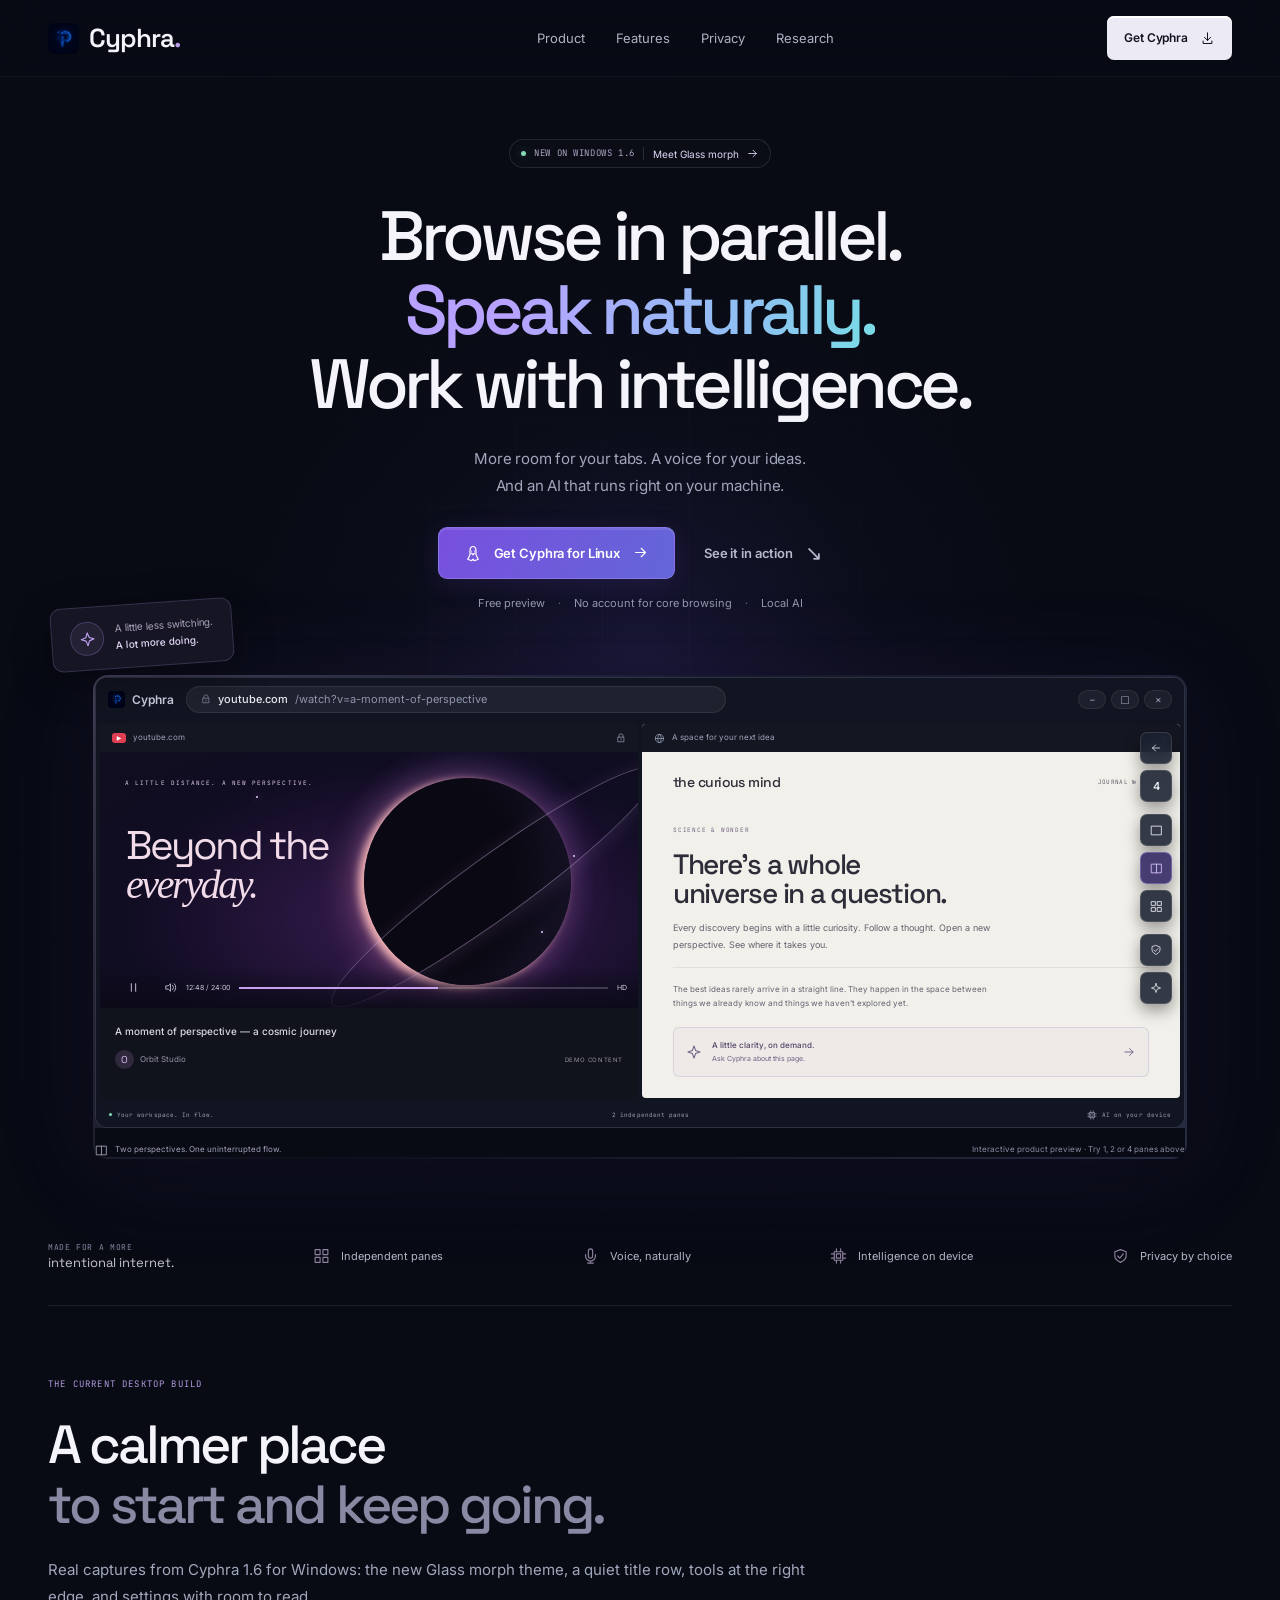
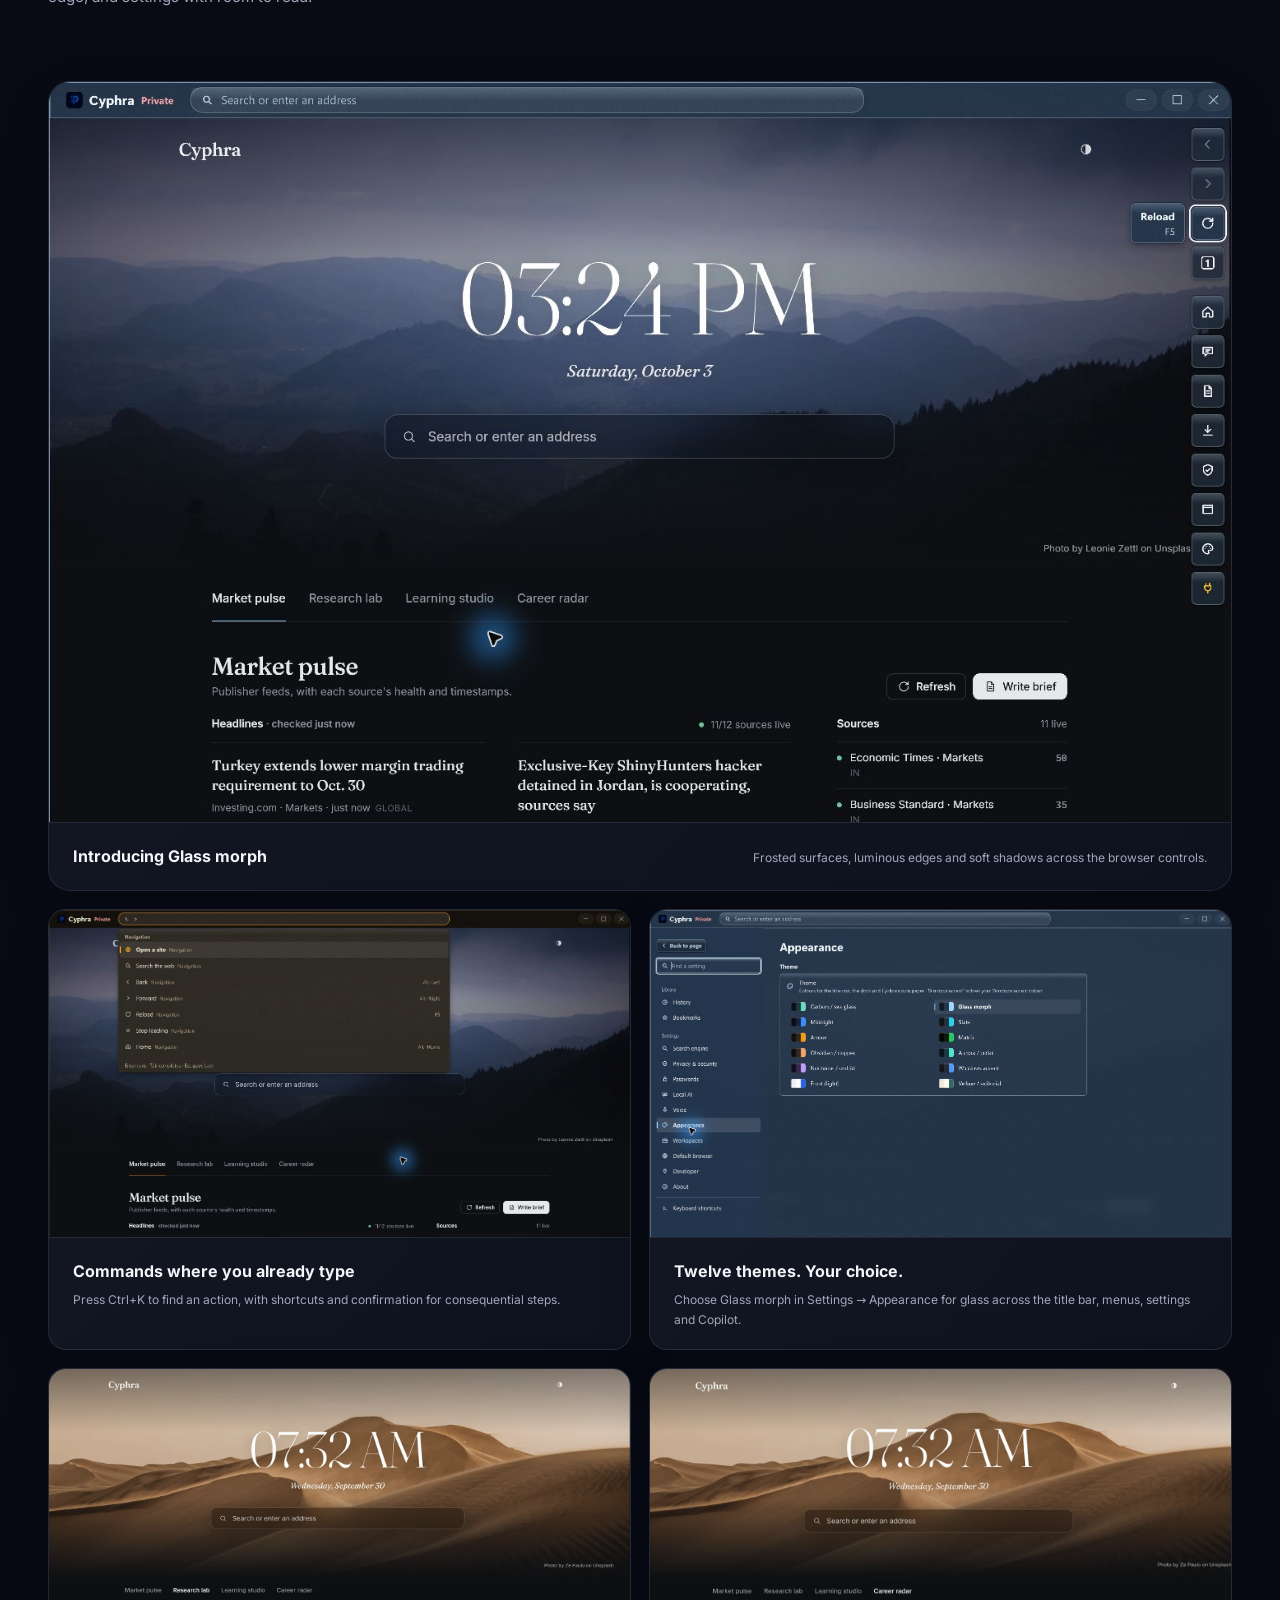
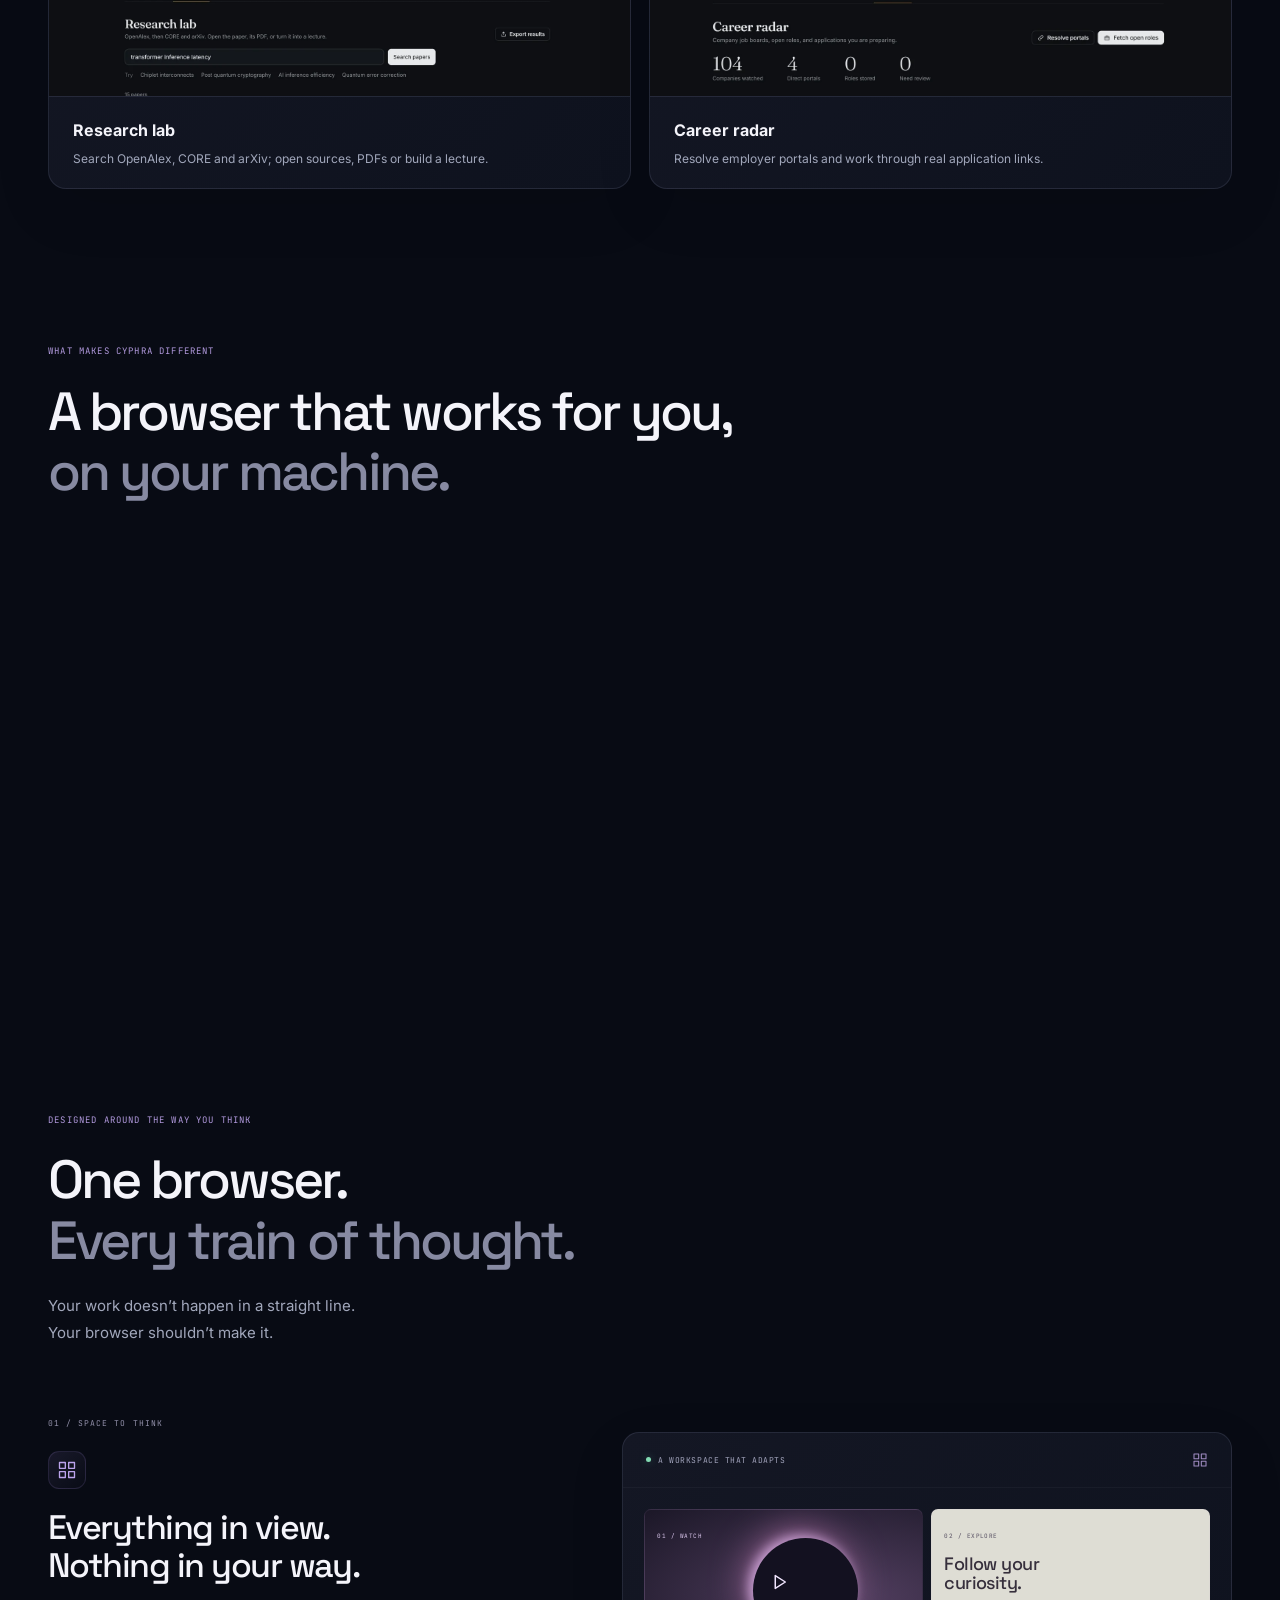
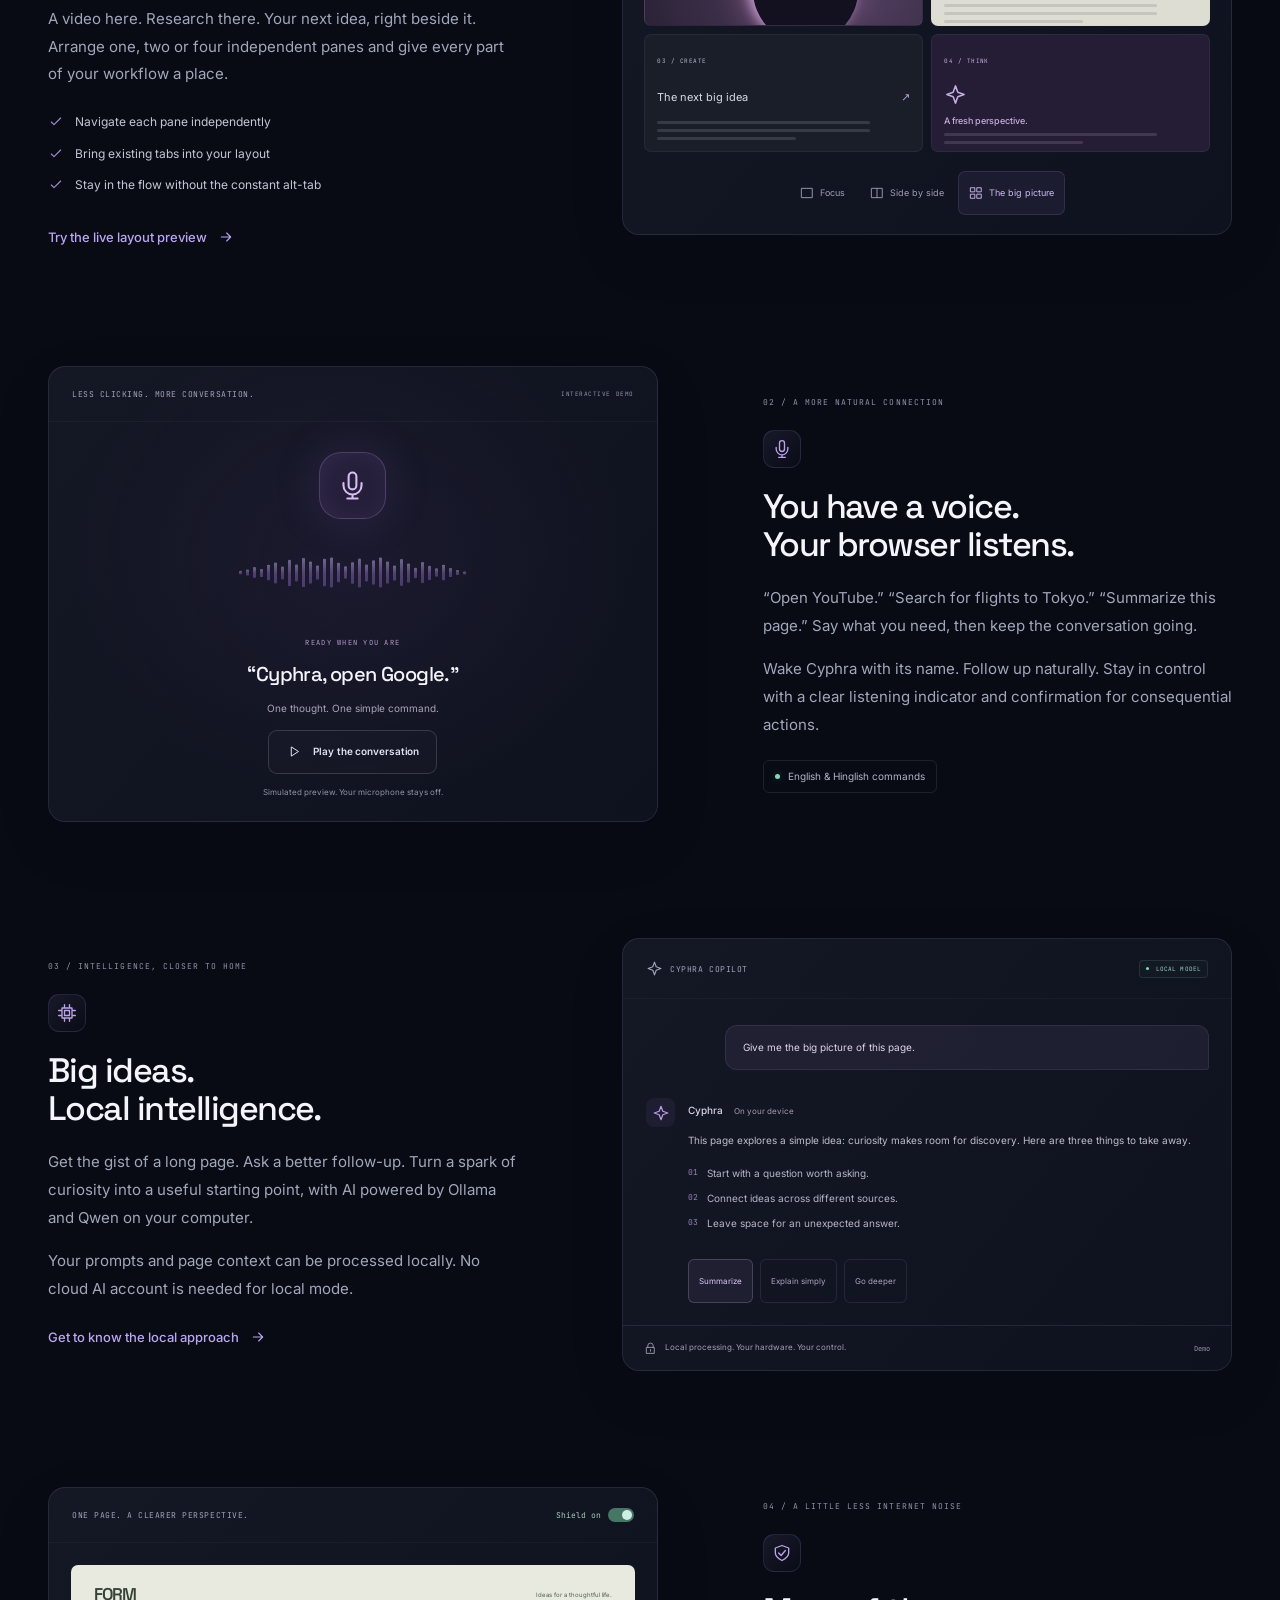
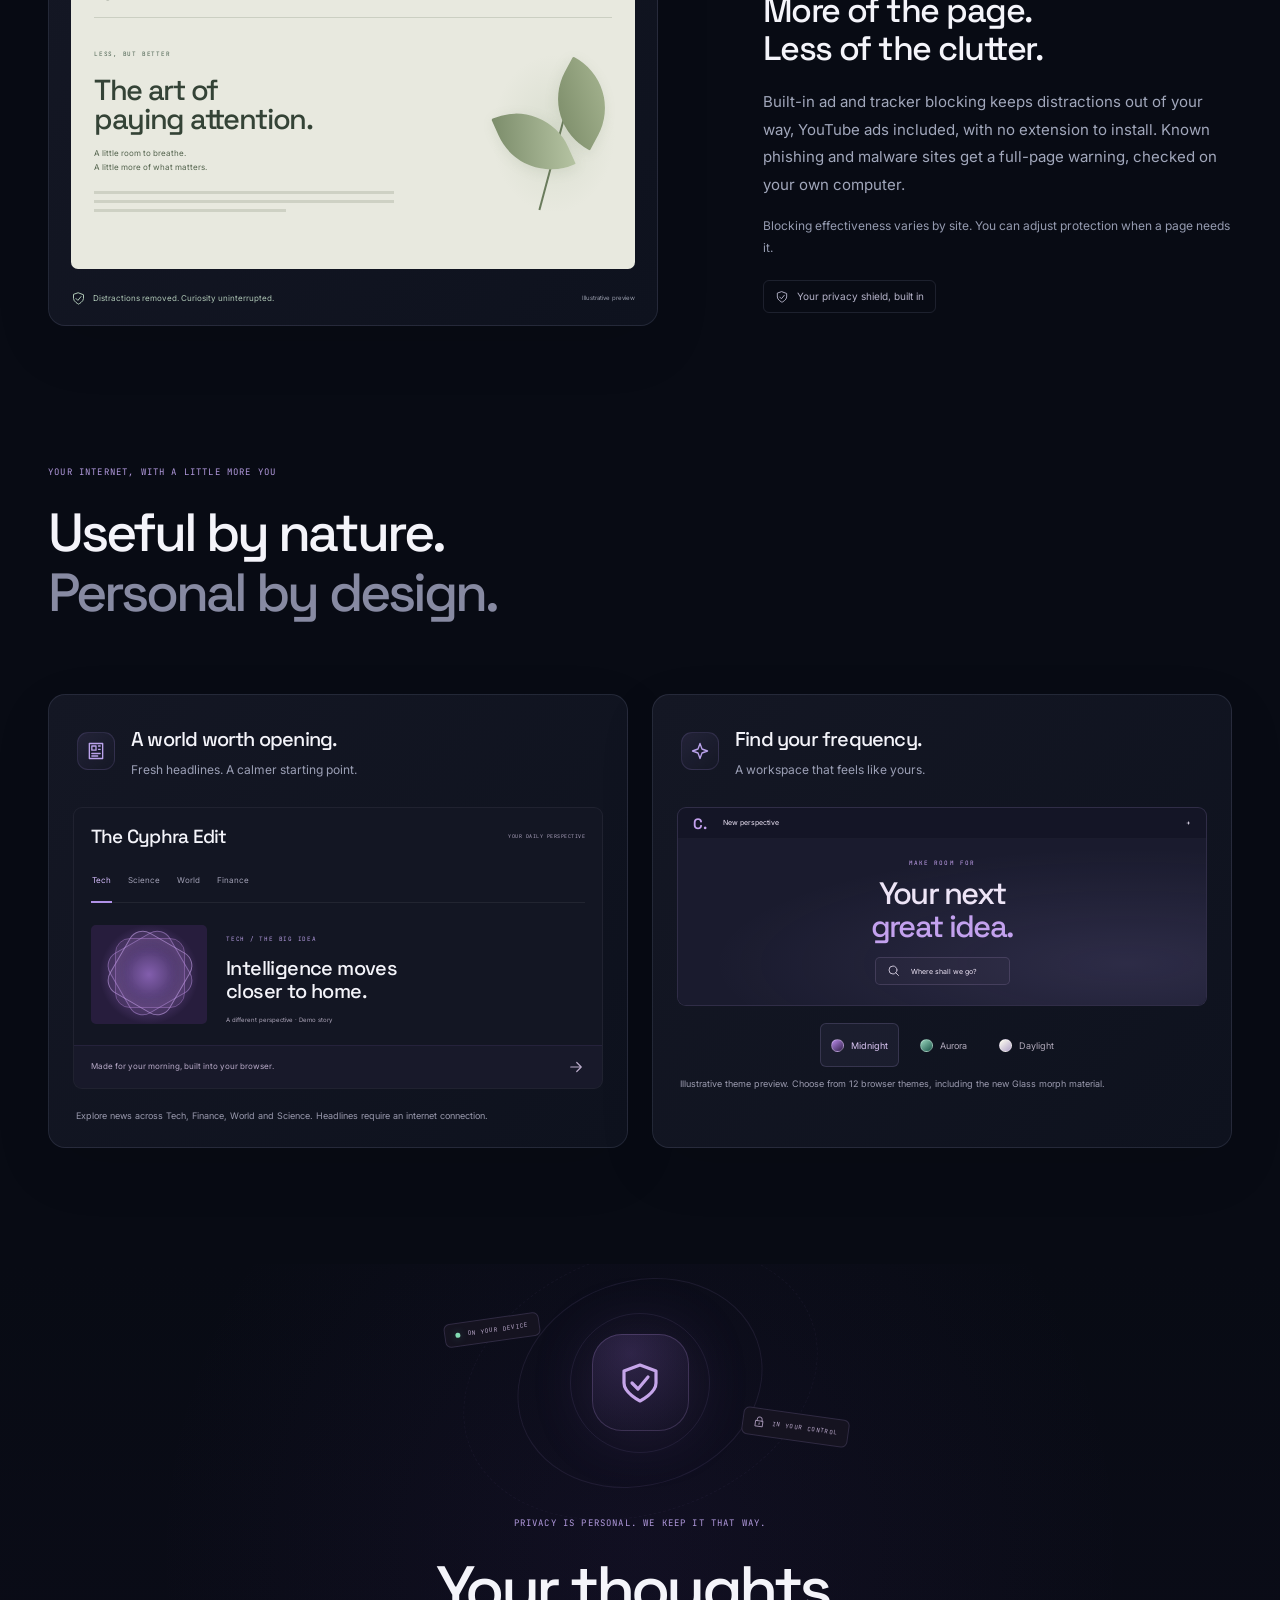
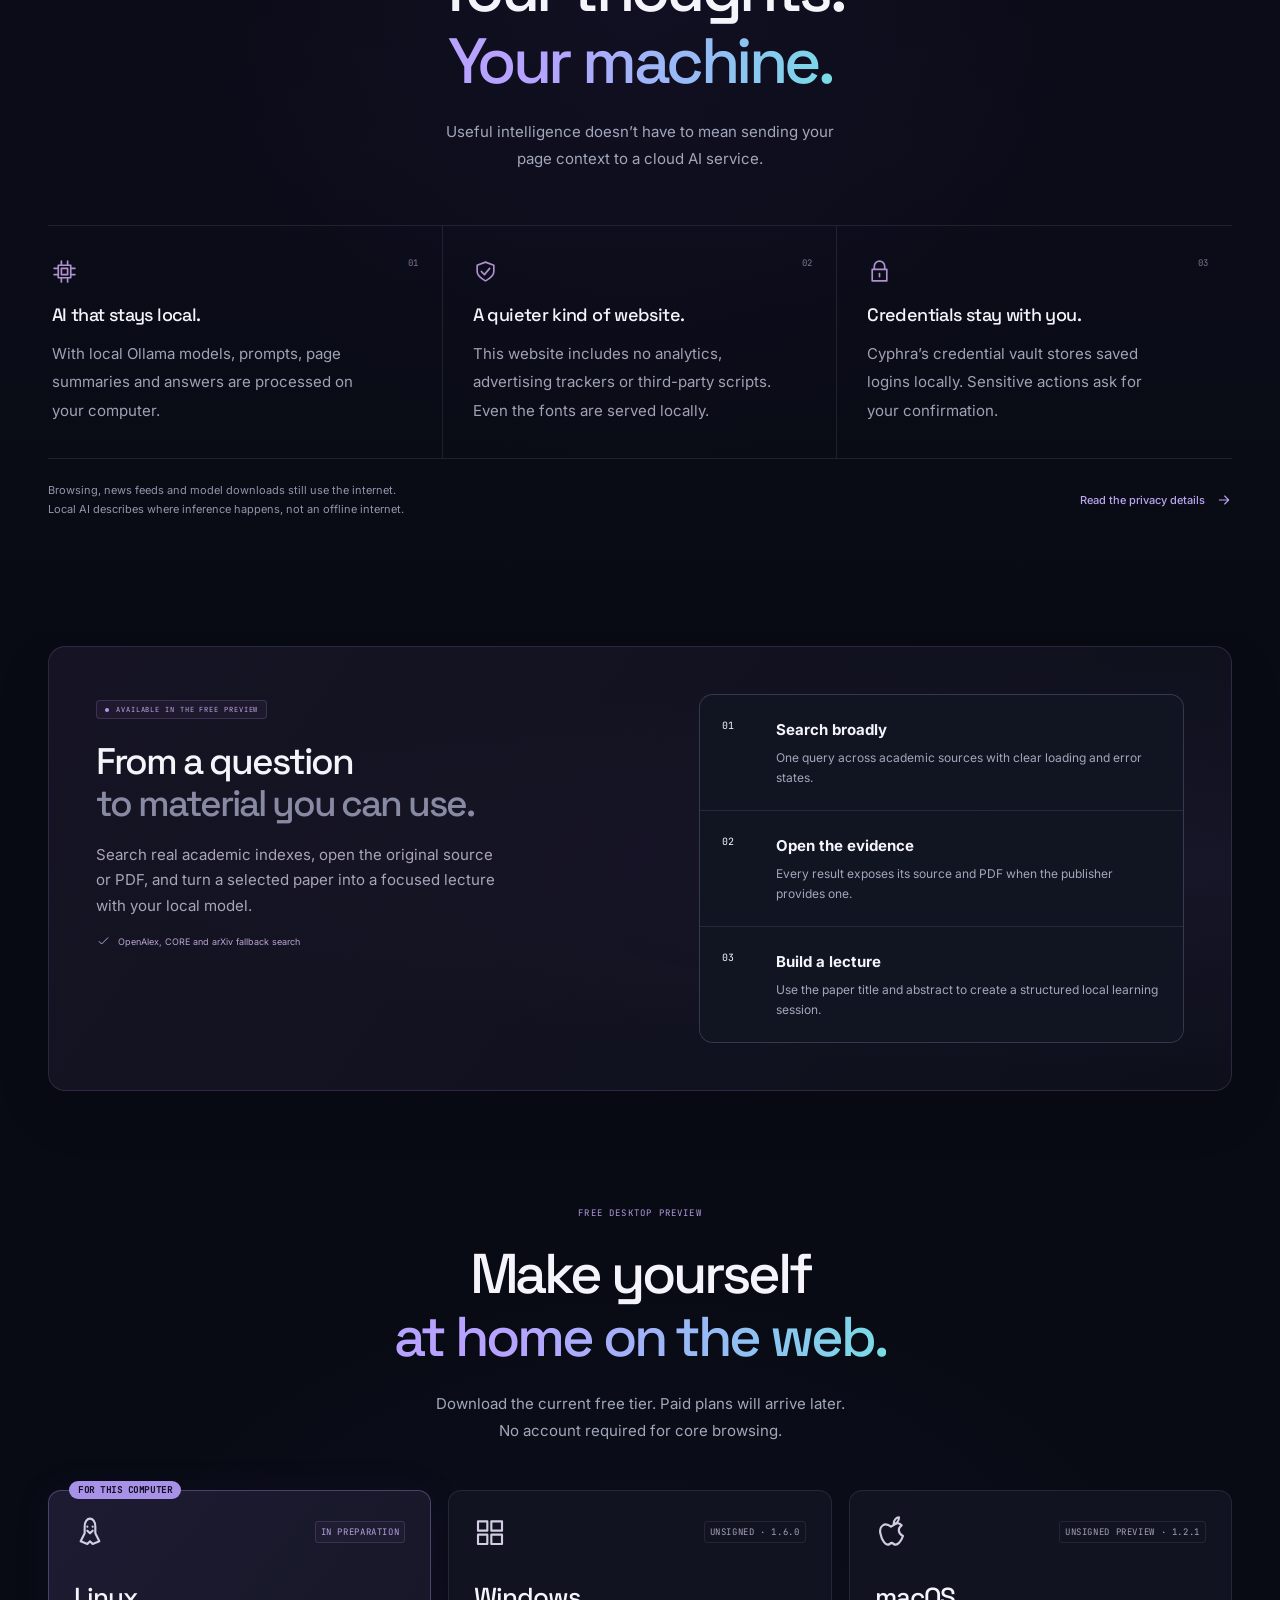
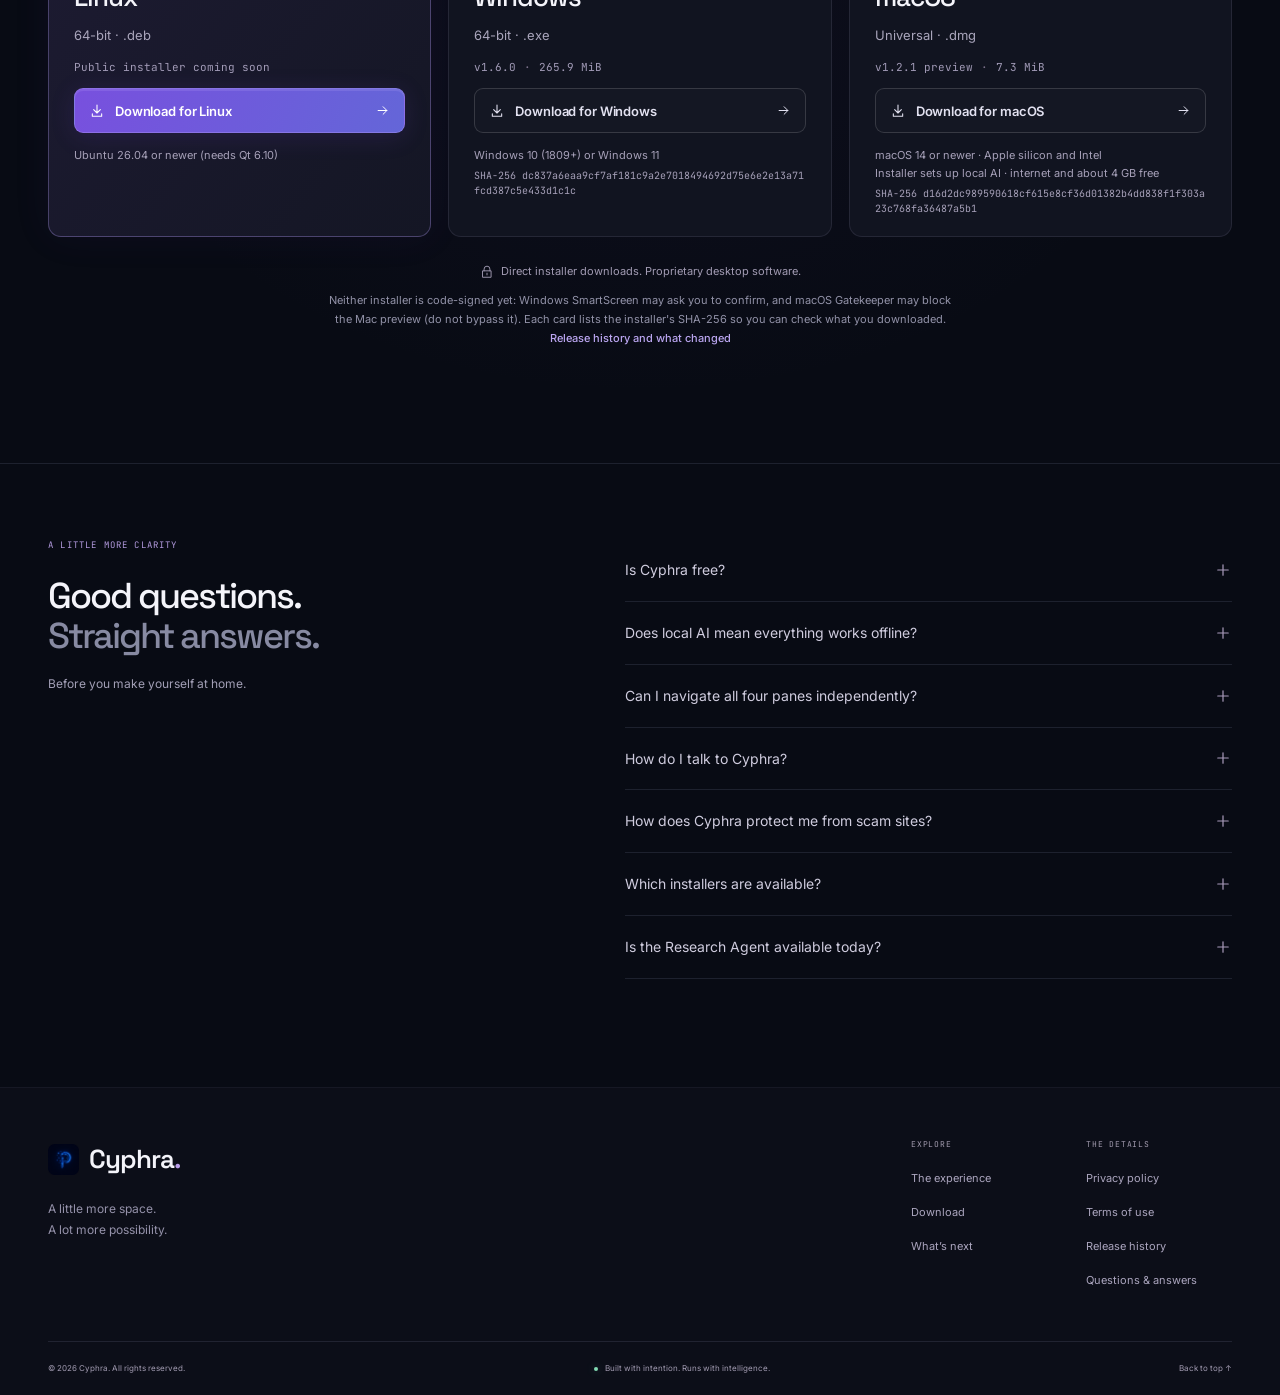
==== commit 3ff771c7: "Cyphra Windows 1.6: introduce Glass morph and redesigned browser" ====
--- a/cyphra/index.html
+++ b/cyphra/index.html
@@ -1,2 +1,2 @@
-<!DOCTYPE html><html lang="en"><head><meta charset="UTF-8"><meta name="viewport" content="width=device-width, initial-scale=1"><meta name="theme-color" content="#080b14"><meta name="description" content="Browse in parallel, navigate by voice, and think with local AI. Meet Cyphra, your desktop workspace for a more focused web."><meta property="og:type" content="website"><meta property="og:title" content="Cyphra — A browser with room for more."><meta property="og:description" content="Browse in parallel, navigate by voice, and think with local AI. Meet Cyphra, your desktop workspace for a more focused web."><meta property="og:image" content="https://yashsaxena5.github.io/cyphra/images/social-card.png"><link rel="canonical" href="https://yashsaxena5.github.io/cyphra/"><meta property="og:url" content="https://yashsaxena5.github.io/cyphra/"><meta property="og:image:width" content="1200"><meta property="og:image:height" content="630"><meta property="og:image:alt" content="Cyphra. Browse in parallel. Speak naturally. Work with intelligence."><meta name="twitter:card" content="summary_large_image"><meta name="referrer" content="strict-origin-when-cross-origin"><link rel="icon" type="image/svg+xml" href="/cyphra/favicon.svg"><link rel="icon" sizes="32x32" href="/cyphra/favicon.ico"><title>Cyphra — A browser with room for more.</title><link rel="stylesheet" href="/cyphra/_astro/Footer.BgytM6Uz.css"></head><body id="top"><a href="#main" class="skip-link">Skip to content</a><header class="site-header"><div class="container nav-inner"><a href="/cyphra/" class="brand-link" aria-label="Cyphra home"><span class="brand"><img class="brand-mark" src="/cyphra/images/cyphra-icon.png" width="31" height="31" alt="" aria-hidden="true"><span>Cyphra<span class="brand-dot">.</span></span></span></a><nav id="primary-nav" class="primary-nav" aria-label="Main navigation"><a href="#screenshots">Product</a><a href="#features">Features</a><a href="#privacy">Privacy</a><a href="#research">Research</a></nav><div class="nav-actions"><a class="button button-small button-white" href="#download">Get Cyphra <svg class width="15" height="15" viewBox="0 0 24 24" fill="none" stroke="currentColor" stroke-width="1.6" stroke-linecap="round" stroke-linejoin="round" aria-hidden="true"><path d="M12 3v12m-5-5 5 5 5-5M5 16v4h14v-4"></path></svg></a><button class="menu-toggle icon-button" aria-label="Open navigation" aria-controls="primary-nav" aria-expanded="false"><svg class width="20" height="20" viewBox="0 0 24 24" fill="none" stroke="currentColor" stroke-width="1.6" stroke-linecap="round" stroke-linejoin="round" aria-hidden="true"><path d="M4 6h16M4 12h16M4 18h16"></path></svg></button></div></div></header><main id="main"><section class="hero" aria-labelledby="hero-title"><div class="hero-grid" aria-hidden="true"></div><div class="hero-ambient" aria-hidden="true"></div><div class="container hero-intro"><a class="announcement" href="#download"><i class="status-dot"></i> A NEW SPACE FOR YOUR IDEAS <span>Meet Cyphra <svg class width="13" height="13" viewBox="0 0 24 24" fill="none" stroke="currentColor" stroke-width="1.6" stroke-linecap="round" stroke-linejoin="round" aria-hidden="true"><path d="M5 12h14m-6-6 6 6-6 6"></path></svg></span></a><h1 id="hero-title">Browse in parallel.<br><span class="gradient-text">Speak naturally.</span><br>Work with intelligence.</h1><p class="hero-copy">More room for your tabs. A voice for your ideas.<br class="desktop-break"> And an AI that runs right on your machine.</p><div class="hero-actions"><a class="button button-primary" href="#download" data-os-cta><span data-os-icon="default"><svg class width="18" height="18" viewBox="0 0 24 24" fill="none" stroke="currentColor" stroke-width="1.6" stroke-linecap="round" stroke-linejoin="round" aria-hidden="true"><path d="M12 3v12m-5-5 5 5 5-5M5 16v4h14v-4"></path></svg></span><span data-os-icon="windows" hidden><svg class width="18" height="18" viewBox="0 0 24 24" fill="none" stroke="currentColor" stroke-width="1.6" stroke-linecap="round" stroke-linejoin="round" aria-hidden="true"><path d="M3 4h7v7H3zM13 4h8v7h-8zM3 14h7v7H3zM13 14h8v7h-8z"></path></svg></span><span data-os-icon="macos" hidden><svg class width="18" height="18" viewBox="0 0 24 24" fill="none" stroke="currentColor" stroke-width="1.6" stroke-linecap="round" stroke-linejoin="round" aria-hidden="true"><path d="M14 6c0-3 2-5 4-5 0 3-2 5-4 5M12 8C7 4 3 8 4 13s4 10 7 8c1-1 2-1 3 0 3 2 6-3 7-6-4-2-4-6-1-8-3-3-5-1-8 1"></path></svg></span><span data-os-icon="linux" hidden><svg class width="18" height="18" viewBox="0 0 24 24" fill="none" stroke="currentColor" stroke-width="1.6" stroke-linecap="round" stroke-linejoin="round" aria-hidden="true"><path d="M8 8c0-8 8-8 8 0v5l3 6-5 2-2-2-2 2-5-2 3-6zM10 8h.01M14 8h.01m-4 3 2 2 2-2"></path></svg></span><span data-os-label>Download for free</span><svg class width="17" height="17" viewBox="0 0 24 24" fill="none" stroke="currentColor" stroke-width="1.6" stroke-linecap="round" stroke-linejoin="round" aria-hidden="true"><path d="M5 12h14m-6-6 6 6-6 6"></path></svg></a><a class="button button-quiet" href="#features">See it in action <span>↘</span></a></div><p class="hero-footnote">Free preview <span>·</span> No account for core browsing <span>·</span> Local AI</p></div><div class="container hero-product"><div class="product-orbit" aria-hidden="true"></div><div class="floating-note"><span class="note-orb"><svg class width="17" height="17" viewBox="0 0 24 24" fill="none" stroke="currentColor" stroke-width="1.6" stroke-linecap="round" stroke-linejoin="round" aria-hidden="true"><path d="m12 3 2.4 6.6L21 12l-6.6 2.4L12 21l-2.4-6.6L3 12l6.6-2.4z"></path></svg></span><span>A little less switching.<br><strong>A lot more doing.</strong></span></div><div id="hero-browser" class="browser-mockup" data-browser-demo data-panes="2" data-theme="midnight"><!-- The real 1.5 chrome: one slim title row (logo, oval address, window
-       buttons) and glass tiles on the right edge. No tab strip, no toolbar. --><div class="mock-title"><span class="mock-brand" aria-hidden="true"><span class="brand"><img class="brand-mark" src="/cyphra/images/cyphra-icon.png" width="31" height="31" alt="" aria-hidden="true"></span> Cyphra</span><span class="mock-oval" aria-hidden="true"><svg class width="10" height="10" viewBox="0 0 24 24" fill="none" stroke="currentColor" stroke-width="1.6" stroke-linecap="round" stroke-linejoin="round" aria-hidden="true"><path d="M7 10V7a5 5 0 0 1 10 0v3M5 10h14v11H5zM12 14v3"></path></svg> <b>youtube.com</b><span>/watch?v=a-moment-of-perspective</span></span><span class="mock-winbtns" aria-hidden="true"><i>−</i><i>□</i><i>×</i></span></div><div class="mock-stage"><div class="mock-dock"><span class="mock-tile" aria-hidden="true"><svg class width="12" height="12" viewBox="0 0 24 24" fill="none" stroke="currentColor" stroke-width="1.6" stroke-linecap="round" stroke-linejoin="round" aria-hidden="true"><path d="M5 12h14m-6-6 6 6-6 6"></path></svg></span><span class="mock-tile mock-tile-count" aria-hidden="true">4</span><div class="pane-switch" role="group" aria-label="Browser preview layout"><button class="mock-tile" data-pane-count="1" aria-label="Show one pane" aria-pressed="false"><svg class width="13" height="13" viewBox="0 0 24 24" fill="none" stroke="currentColor" stroke-width="1.6" stroke-linecap="round" stroke-linejoin="round" aria-hidden="true"><path d="M3 4h18v16H3z"></path></svg></button><button class="mock-tile" data-pane-count="2" aria-label="Show two panes" aria-pressed="true"><svg class width="13" height="13" viewBox="0 0 24 24" fill="none" stroke="currentColor" stroke-width="1.6" stroke-linecap="round" stroke-linejoin="round" aria-hidden="true"><path d="M3 4h18v16H3zM12 4v16"></path></svg></button><button class="mock-tile" data-pane-count="4" aria-label="Show four panes" aria-pressed="false"><svg class width="13" height="13" viewBox="0 0 24 24" fill="none" stroke="currentColor" stroke-width="1.6" stroke-linecap="round" stroke-linejoin="round" aria-hidden="true"><path d="M3 3h7v7H3zM14 3h7v7h-7zM3 14h7v7H3zM14 14h7v7h-7z"></path></svg></button></div><span class="mock-tile" aria-hidden="true"><svg class width="12" height="12" viewBox="0 0 24 24" fill="none" stroke="currentColor" stroke-width="1.6" stroke-linecap="round" stroke-linejoin="round" aria-hidden="true"><path d="m12 3 8 3v6c0 5-8 9-8 9s-8-4-8-9V6zM8 12l3 3 5-6"></path></svg></span><span class="mock-tile" aria-hidden="true"><svg class width="12" height="12" viewBox="0 0 24 24" fill="none" stroke="currentColor" stroke-width="1.6" stroke-linecap="round" stroke-linejoin="round" aria-hidden="true"><path d="m12 3 2.4 6.6L21 12l-6.6 2.4L12 21l-2.4-6.6L3 12l6.6-2.4z"></path></svg></span></div><div class="mock-content"><div class="mock-pane video-pane"><div class="pane-address"><span><span class="video-brand">▶</span> youtube.com</span><svg class width="10" height="10" viewBox="0 0 24 24" fill="none" stroke="currentColor" stroke-width="1.6" stroke-linecap="round" stroke-linejoin="round" aria-hidden="true"><path d="M7 10V7a5 5 0 0 1 10 0v3M5 10h14v11H5zM12 14v3"></path></svg></div><div class="video-surface"><div class="eclipse-art"><div class="eclipse-halo"></div><div class="eclipse-sphere"></div><div class="eclipse-orbit"></div><div class="eclipse-star s1"></div><div class="eclipse-star s2"></div><div class="eclipse-star s3"></div></div><div class="video-overline">A LITTLE DISTANCE. A NEW PERSPECTIVE.</div><div class="video-art-title">Beyond the<br><em>everyday.</em></div><div class="video-controls"><button class="demo-play" aria-label="Pause preview animation" aria-pressed="true"><svg class width="13" height="13" viewBox="0 0 24 24" fill="none" stroke="currentColor" stroke-width="1.6" stroke-linecap="round" stroke-linejoin="round" aria-hidden="true"><path d="M8 5v14M16 5v14"></path></svg></button><svg class width="13" height="13" viewBox="0 0 24 24" fill="none" stroke="currentColor" stroke-width="1.6" stroke-linecap="round" stroke-linejoin="round" aria-hidden="true"><path d="m4 9 4 0 4-4v14l-4-4H4zM16 8a6 6 0 0 1 0 8m3-11a10 10 0 0 1 0 14"></path></svg><span>12:48 / 24:00</span><div class="video-progress"><i></i></div><span>HD</span></div></div><div class="video-description"><strong>A moment of perspective — a cosmic journey</strong><p><span class="channel-dot">O</span> Orbit Studio <span class="demo-tag">Demo content</span></p></div></div><div class="mock-pane article-pane"><div class="pane-address"><span><svg class width="11" height="11" viewBox="0 0 24 24" fill="none" stroke="currentColor" stroke-width="1.6" stroke-linecap="round" stroke-linejoin="round" aria-hidden="true"><path d="M21 12a9 9 0 1 1-18 0 9 9 0 0 1 18 0M3 12h18M12 3c5 5 5 13 0 18-5-5-5-13 0-18"></path></svg> A space for your next idea</span><svg class width="10" height="10" viewBox="0 0 24 24" fill="none" stroke="currentColor" stroke-width="1.6" stroke-linecap="round" stroke-linejoin="round" aria-hidden="true"><path d="M7 10V7a5 5 0 0 1 10 0v3M5 10h14v11H5zM12 14v3"></path></svg></div><div class="article-content"><div class="article-brand">the curious mind<span>JOURNAL № 04</span></div><span class="micro-label">SCIENCE & WONDER</span><h3>There’s a whole<br>universe in a question.</h3><p>Every discovery begins with a little curiosity. Follow a thought. Open a new perspective. See where it takes you.</p><div class="article-divider"></div><p class="article-body">The best ideas rarely arrive in a straight line. They happen in the space between things we already know and things we haven’t explored yet.</p><div class="ai-inline"><svg class width="16" height="16" viewBox="0 0 24 24" fill="none" stroke="currentColor" stroke-width="1.6" stroke-linecap="round" stroke-linejoin="round" aria-hidden="true"><path d="m12 3 2.4 6.6L21 12l-6.6 2.4L12 21l-2.4-6.6L3 12l6.6-2.4z"></path></svg><div><strong>A little clarity, on demand.</strong><span>Ask Cyphra about this page.</span></div><svg class width="14" height="14" viewBox="0 0 24 24" fill="none" stroke="currentColor" stroke-width="1.6" stroke-linecap="round" stroke-linejoin="round" aria-hidden="true"><path d="M5 12h14m-6-6 6 6-6 6"></path></svg></div></div></div><div class="mock-pane notes-pane"><div class="pane-address"><span><svg class width="11" height="11" viewBox="0 0 24 24" fill="none" stroke="currentColor" stroke-width="1.6" stroke-linecap="round" stroke-linejoin="round" aria-hidden="true"><path d="M14 2H5v20h14V7zM14 2v5h5M8 12h8M8 16h6"></path></svg> Field notes</span><span>03</span></div><div class="note-content"><span class="micro-label">CONNECTING THE DOTS</span><h3>Room for the<br>next thought.</h3><ul><li><i></i> A new perspective</li><li><i></i> A question worth exploring</li><li><i></i> An idea to come back to</li></ul><div class="note-line"></div><div class="note-line short"></div></div></div><div class="mock-pane chat-pane"><div class="pane-address"><span><svg class width="11" height="11" viewBox="0 0 24 24" fill="none" stroke="currentColor" stroke-width="1.6" stroke-linecap="round" stroke-linejoin="round" aria-hidden="true"><path d="m12 3 2.4 6.6L21 12l-6.6 2.4L12 21l-2.4-6.6L3 12l6.6-2.4z"></path></svg> Cyphra AI</span><span class="local-tag">ON DEVICE</span></div><div class="chat-content"><div class="chat-user">Help me connect these ideas.</div><div class="chat-answer"><svg class width="17" height="17" viewBox="0 0 24 24" fill="none" stroke="currentColor" stroke-width="1.6" stroke-linecap="round" stroke-linejoin="round" aria-hidden="true"><path d="m12 3 2.4 6.6L21 12l-6.6 2.4L12 21l-2.4-6.6L3 12l6.6-2.4z"></path></svg><p>Let’s start with the big picture. What would you like to explore next?</p></div><div class="chat-input">Ask a follow-up <svg class width="14" height="14" viewBox="0 0 24 24" fill="none" stroke="currentColor" stroke-width="1.6" stroke-linecap="round" stroke-linejoin="round" aria-hidden="true"><path d="M5 12h14m-6-6 6 6-6 6"></path></svg></div></div></div></div></div><div class="browser-status"><span><i class="status-dot"></i> Your workspace. In flow.</span><span data-pane-label>2 independent panes</span><span><svg class width="10" height="10" viewBox="0 0 24 24" fill="none" stroke="currentColor" stroke-width="1.6" stroke-linecap="round" stroke-linejoin="round" aria-hidden="true"><path d="M6 6h12v12H6zM9 9h6v6H9zM9 2v4m6-4v4M9 18v4m6-4v4M2 9h4m-4 6h4m12-6h4m-4 6h4"></path></svg> AI on your device</span></div></div><div class="mockup-caption"><span><svg class width="13" height="13" viewBox="0 0 24 24" fill="none" stroke="currentColor" stroke-width="1.6" stroke-linecap="round" stroke-linejoin="round" aria-hidden="true"><path d="M3 4h18v16H3zM12 4v16"></path></svg> Two perspectives. One uninterrupted flow.</span><span>Interactive product preview · Try 1, 2 or 4 panes above</span></div></div><div class="container capability-strip"><span>MADE FOR A MORE<br><strong>intentional internet.</strong></span><div><svg class width="20" height="20" viewBox="0 0 24 24" fill="none" stroke="currentColor" stroke-width="1.6" stroke-linecap="round" stroke-linejoin="round" aria-hidden="true"><path d="M3 3h7v7H3zM14 3h7v7h-7zM3 14h7v7H3zM14 14h7v7h-7z"></path></svg><span>Independent panes</span></div><div><svg class width="20" height="20" viewBox="0 0 24 24" fill="none" stroke="currentColor" stroke-width="1.6" stroke-linecap="round" stroke-linejoin="round" aria-hidden="true"><path d="M9 5a3 3 0 0 1 6 0v7a3 3 0 0 1-6 0zM5 10v2a7 7 0 0 0 14 0v-2M12 19v3M8 22h8"></path></svg><span>Voice, naturally</span></div><div><svg class width="20" height="20" viewBox="0 0 24 24" fill="none" stroke="currentColor" stroke-width="1.6" stroke-linecap="round" stroke-linejoin="round" aria-hidden="true"><path d="M6 6h12v12H6zM9 9h6v6H9zM9 2v4m6-4v4M9 18v4m6-4v4M2 9h4m-4 6h4m12-6h4m-4 6h4"></path></svg><span>Intelligence on device</span></div><div><svg class width="20" height="20" viewBox="0 0 24 24" fill="none" stroke="currentColor" stroke-width="1.6" stroke-linecap="round" stroke-linejoin="round" aria-hidden="true"><path d="m12 3 8 3v6c0 5-8 9-8 9s-8-4-8-9V6zM8 12l3 3 5-6"></path></svg><span>Privacy by choice</span></div></div></section><section id="screenshots" class="section product-gallery" aria-labelledby="screenshots-title"><div class="container"><div class="section-heading reveal"><span class="eyebrow">THE CURRENT DESKTOP BUILD</span><h2 id="screenshots-title">A calmer place<br><span class="muted-heading">to start and keep going.</span></h2><p>Real captures from the native Mac build, with live home, research and career workspaces. The Windows edition shares the same Home page inside its own glass-tile window.</p></div><figure class="gallery-lead visual-panel reveal"><img src="/cyphra/images/cyphra-home-macos.jpg" width="2908" height="1726" alt="Cyphra Home running in the verified native macOS app" loading="eager"><figcaption><strong>Cyphra Home on macOS</strong><span>The verified native app, with the original Home layout and local workspace controls.</span></figcaption></figure><div class="gallery-pair"><figure class="visual-panel reveal"><img src="/cyphra/images/cyphra-research.webp" width="1600" height="889" alt="Cyphra Research lab searching real academic papers" loading="lazy"><figcaption><strong>Research lab</strong><span>Search OpenAlex, CORE and arXiv; open sources, PDFs or build a lecture.</span></figcaption></figure><figure class="visual-panel reveal"><img src="/cyphra/images/cyphra-careers.webp" width="1600" height="836" alt="Cyphra Career radar with company portals and open role controls" loading="lazy"><figcaption><strong>Career radar</strong><span>Resolve employer portals and work through real application links.</span></figcaption></figure></div></div></section><section id="different" class="section different-section" aria-labelledby="different-title"><div class="container"><div class="section-heading reveal"><span class="eyebrow">WHAT MAKES CYPHRA DIFFERENT</span><h2 id="different-title">A browser that works for you,<br><span class="muted-heading">on your machine.</span></h2></div><ul class="different-grid reveal"><li><span class="feature-icon"><svg class width="18" height="18" viewBox="0 0 24 24" fill="none" stroke="currentColor" stroke-width="1.6" stroke-linecap="round" stroke-linejoin="round" aria-hidden="true"><path d="M6 6h12v12H6zM9 9h6v6H9zM9 2v4m6-4v4M9 18v4m6-4v4M2 9h4m-4 6h4m12-6h4m-4 6h4"></path></svg></span><div><h3>AI that never leaves your PC</h3><p>Copilot, page summaries and voice run on local models. No cloud AI account, nothing uploaded.</p></div></li><li><span class="feature-icon"><svg class width="18" height="18" viewBox="0 0 24 24" fill="none" stroke="currentColor" stroke-width="1.6" stroke-linecap="round" stroke-linejoin="round" aria-hidden="true"><path d="m12 3 8 3v6c0 5-8 9-8 9s-8-4-8-9V6zM8 12l3 3 5-6"></path></svg></span><div><h3>Safer by default</h3><p>Phishing and malware warnings checked on your computer, https first, risky downloads held for your OK.</p></div></li><li><span class="feature-icon"><svg class width="18" height="18" viewBox="0 0 24 24" fill="none" stroke="currentColor" stroke-width="1.6" stroke-linecap="round" stroke-linejoin="round" aria-hidden="true"><path d="M3 4h18v16H3z"></path></svg></span><div><h3>A screen that’s all page</h3><p>No tab strip, no toolbar. An oval address bar on top; your tools appear when you reach the right edge.</p></div></li><li><span class="feature-icon"><svg class width="18" height="18" viewBox="0 0 24 24" fill="none" stroke="currentColor" stroke-width="1.6" stroke-linecap="round" stroke-linejoin="round" aria-hidden="true"><path d="M3 3h7v7H3zM14 3h7v7h-7zM3 14h7v7H3zM14 14h7v7h-7z"></path></svg></span><div><h3>Up to four pages at once</h3><p>Split the window into two or four independent panes, each with its own history.</p></div></li><li><span class="feature-icon"><svg class width="18" height="18" viewBox="0 0 24 24" fill="none" stroke="currentColor" stroke-width="1.6" stroke-linecap="round" stroke-linejoin="round" aria-hidden="true"><path d="M9 5a3 3 0 0 1 6 0v7a3 3 0 0 1-6 0zM5 10v2a7 7 0 0 0 14 0v-2M12 19v3M8 22h8"></path></svg></span><div><h3>Talk to it</h3><p>English and Hinglish voice commands, with a confirmation before anything consequential.</p></div></li><li><span class="feature-icon"><svg class width="18" height="18" viewBox="0 0 24 24" fill="none" stroke="currentColor" stroke-width="1.6" stroke-linecap="round" stroke-linejoin="round" aria-hidden="true"><path d="M7 10V7a5 5 0 0 1 10 0v3M5 10h14v11H5zM12 14v3"></path></svg></span><div><h3>Nothing about you leaves</h3><p>Passwords in an encrypted local vault, history on your disk, ads and trackers blocked, no telemetry.</p></div></li></ul></div></section><section id="features" class="section features-section" aria-labelledby="features-title"><div class="container"><div class="section-heading reveal"><span class="eyebrow">DESIGNED AROUND THE WAY YOU THINK</span><h2 id="features-title">One browser.<br><span class="muted-heading">Every train of thought.</span></h2><p>Your work doesn’t happen in a straight line.<br>Your browser shouldn’t make it.</p></div><article class="feature-row reveal"><div class="feature-copy"><span class="feature-number">01 / SPACE TO THINK</span><div class="feature-icon"><svg class width="20" height="20" viewBox="0 0 24 24" fill="none" stroke="currentColor" stroke-width="1.6" stroke-linecap="round" stroke-linejoin="round" aria-hidden="true"><path d="M3 3h7v7H3zM14 3h7v7h-7zM3 14h7v7H3zM14 14h7v7h-7z"></path></svg></div><h3>Everything in view.<br>Nothing in your way.</h3><p>A video here. Research there. Your next idea, right beside it. Arrange one, two or four independent panes and give every part of your workflow a place.</p><ul class="feature-points"><li><svg class width="16" height="16" viewBox="0 0 24 24" fill="none" stroke="currentColor" stroke-width="1.6" stroke-linecap="round" stroke-linejoin="round" aria-hidden="true"><path d="m5 12 4 4L19 6"></path></svg> Navigate each pane independently</li><li><svg class width="16" height="16" viewBox="0 0 24 24" fill="none" stroke="currentColor" stroke-width="1.6" stroke-linecap="round" stroke-linejoin="round" aria-hidden="true"><path d="m5 12 4 4L19 6"></path></svg> Bring existing tabs into your layout</li><li><svg class width="16" height="16" viewBox="0 0 24 24" fill="none" stroke="currentColor" stroke-width="1.6" stroke-linecap="round" stroke-linejoin="round" aria-hidden="true"><path d="m5 12 4 4L19 6"></path></svg> Stay in the flow without the constant alt-tab</li></ul><a href="#hero-browser" class="text-link">Try the live layout preview <svg class width="16" height="16" viewBox="0 0 24 24" fill="none" stroke="currentColor" stroke-width="1.6" stroke-linecap="round" stroke-linejoin="round" aria-hidden="true"><path d="M5 12h14m-6-6 6 6-6 6"></path></svg></a></div><div class="layout-visual visual-panel" data-layout-visual data-layout="4"><div class="visual-panel-heading"><span><i class="status-dot"></i> A WORKSPACE THAT ADAPTS</span><svg class width="16" height="16" viewBox="0 0 24 24" fill="none" stroke="currentColor" stroke-width="1.6" stroke-linecap="round" stroke-linejoin="round" aria-hidden="true"><path d="M3 3h7v7H3zM14 3h7v7h-7zM3 14h7v7H3zM14 14h7v7h-7z"></path></svg></div><div class="mini-workspace"><div class="mini-cell mini-video"><span>01 / WATCH</span><div class="mini-planet"></div><svg class width="22" height="22" viewBox="0 0 24 24" fill="none" stroke="currentColor" stroke-width="1.6" stroke-linecap="round" stroke-linejoin="round" aria-hidden="true"><path d="m9 5 11 7-11 7z"></path></svg></div><div class="mini-cell mini-reading"><span>02 / EXPLORE</span><strong>Follow your<br>curiosity.</strong><i></i><i></i><i></i></div><div class="mini-cell mini-document"><span>03 / CREATE</span><div class="mini-doc-heading">The next big idea<span>↗</span></div><i></i><i></i><i></i></div><div class="mini-cell mini-ai"><span>04 / THINK</span><svg class width="23" height="23" viewBox="0 0 24 24" fill="none" stroke="currentColor" stroke-width="1.6" stroke-linecap="round" stroke-linejoin="round" aria-hidden="true"><path d="m12 3 2.4 6.6L21 12l-6.6 2.4L12 21l-2.4-6.6L3 12l6.6-2.4z"></path></svg><strong>A fresh perspective.</strong><i></i><i></i></div></div><div class="layout-options" role="group" aria-label="Workspace arrangement"><button data-layout-count="1" aria-pressed="false"><svg class width="14" height="14" viewBox="0 0 24 24" fill="none" stroke="currentColor" stroke-width="1.6" stroke-linecap="round" stroke-linejoin="round" aria-hidden="true"><path d="M3 4h18v16H3z"></path></svg> Focus</button><button data-layout-count="2" aria-pressed="false"><svg class width="14" height="14" viewBox="0 0 24 24" fill="none" stroke="currentColor" stroke-width="1.6" stroke-linecap="round" stroke-linejoin="round" aria-hidden="true"><path d="M3 4h18v16H3zM12 4v16"></path></svg> Side by side</button><button data-layout-count="4" aria-pressed="true"><svg class width="14" height="14" viewBox="0 0 24 24" fill="none" stroke="currentColor" stroke-width="1.6" stroke-linecap="round" stroke-linejoin="round" aria-hidden="true"><path d="M3 3h7v7H3zM14 3h7v7h-7zM3 14h7v7H3zM14 14h7v7h-7z"></path></svg> The big picture</button></div></div></article><article class="feature-row reverse reveal"><div class="feature-copy"><span class="feature-number">02 / A MORE NATURAL CONNECTION</span><div class="feature-icon"><svg class width="20" height="20" viewBox="0 0 24 24" fill="none" stroke="currentColor" stroke-width="1.6" stroke-linecap="round" stroke-linejoin="round" aria-hidden="true"><path d="M9 5a3 3 0 0 1 6 0v7a3 3 0 0 1-6 0zM5 10v2a7 7 0 0 0 14 0v-2M12 19v3M8 22h8"></path></svg></div><h3>You have a voice.<br>Your browser listens.</h3><p>“Open YouTube.” “Search for flights to Tokyo.” “Summarize this page.” Say what you need, then keep the conversation going.</p><p>Wake Cyphra with its name. Follow up naturally. Stay in control with a clear listening indicator and confirmation for consequential actions.</p><span class="inline-chip"><i class="status-dot"></i> English & Hinglish commands</span></div><div class="voice-visual visual-panel" data-voice-demo><div class="visual-panel-heading"><span>LESS CLICKING. MORE CONVERSATION.</span><span class="preview-label">INTERACTIVE DEMO</span></div><div class="voice-orb"><svg class width="31" height="31" viewBox="0 0 24 24" fill="none" stroke="currentColor" stroke-width="1.6" stroke-linecap="round" stroke-linejoin="round" aria-hidden="true"><path d="M9 5a3 3 0 0 1 6 0v7a3 3 0 0 1-6 0zM5 10v2a7 7 0 0 0 14 0v-2M12 19v3M8 22h8"></path></svg></div><div class="waveform" aria-hidden="true"><i style="--bar-height:9px;--delay:0s"></i><i style="--bar-height:15px;--delay:-0.07s"></i><i style="--bar-height:27px;--delay:-0.14s"></i><i style="--bar-height:20px;--delay:-0.21000000000000002s"></i><i style="--bar-height:39px;--delay:-0.28s"></i><i style="--bar-height:52px;--delay:-0.35000000000000003s"></i><i style="--bar-height:32px;--delay:-0.42000000000000004s"></i><i style="--bar-height:66px;--delay:-0.49000000000000005s"></i><i style="--bar-height:42px;--delay:-0.56s"></i><i style="--bar-height:73px;--delay:-0.6300000000000001s"></i><i style="--bar-height:55px;--delay:-0.7000000000000001s"></i><i style="--bar-height:35px;--delay:-0.77s"></i><i style="--bar-height:69px;--delay:-0.8400000000000001s"></i><i style="--bar-height:81px;--delay:-0.9100000000000001s"></i><i style="--bar-height:49px;--delay:-0.9800000000000001s"></i><i style="--bar-height:31px;--delay:-1.05s"></i><i style="--bar-height:54px;--delay:-1.12s"></i><i style="--bar-height:72px;--delay:-1.1900000000000002s"></i><i style="--bar-height:42px;--delay:-1.2600000000000002s"></i><i style="--bar-height:61px;--delay:-1.33s"></i><i style="--bar-height:80px;--delay:-1.4000000000000001s"></i><i style="--bar-height:55px;--delay:-1.4700000000000002s"></i><i style="--bar-height:38px;--delay:-1.54s"></i><i style="--bar-height:67px;--delay:-1.61s"></i><i style="--bar-height:48px;--delay:-1.6800000000000002s"></i><i style="--bar-height:26px;--delay:-1.7500000000000002s"></i><i style="--bar-height:53px;--delay:-1.8200000000000003s"></i><i style="--bar-height:36px;--delay:-1.8900000000000001s"></i><i style="--bar-height:21px;--delay:-1.9600000000000002s"></i><i style="--bar-height:39px;--delay:-2.0300000000000002s"></i><i style="--bar-height:23px;--delay:-2.1s"></i><i style="--bar-height:13px;--delay:-2.1700000000000004s"></i><i style="--bar-height:8px;--delay:-2.24s"></i></div><div class="voice-transcript" aria-live="polite"><span data-voice-status>READY WHEN YOU ARE</span><p data-voice-quote>“Cyphra, open Google.”</p><span data-voice-answer>One thought. One simple command.</span></div><button class="button button-outline demo-voice-button" data-voice-play><svg class width="15" height="15" viewBox="0 0 24 24" fill="none" stroke="currentColor" stroke-width="1.6" stroke-linecap="round" stroke-linejoin="round" aria-hidden="true"><path d="m9 5 11 7-11 7z"></path></svg> Play the conversation</button><p class="demo-note">Simulated preview. Your microphone stays off.</p></div></article><article class="feature-row reveal"><div class="feature-copy"><span class="feature-number">03 / INTELLIGENCE, CLOSER TO HOME</span><div class="feature-icon"><svg class width="20" height="20" viewBox="0 0 24 24" fill="none" stroke="currentColor" stroke-width="1.6" stroke-linecap="round" stroke-linejoin="round" aria-hidden="true"><path d="M6 6h12v12H6zM9 9h6v6H9zM9 2v4m6-4v4M9 18v4m6-4v4M2 9h4m-4 6h4m12-6h4m-4 6h4"></path></svg></div><h3>Big ideas.<br>Local intelligence.</h3><p>Get the gist of a long page. Ask a better follow-up. Turn a spark of curiosity into a useful starting point, with AI powered by Ollama and Qwen on your computer.</p><p>Your prompts and page context can be processed locally. No cloud AI account is needed for local mode.</p><a href="#privacy" class="text-link">Get to know the local approach <svg class width="16" height="16" viewBox="0 0 24 24" fill="none" stroke="currentColor" stroke-width="1.6" stroke-linecap="round" stroke-linejoin="round" aria-hidden="true"><path d="M5 12h14m-6-6 6 6-6 6"></path></svg></a></div><div class="ai-visual visual-panel" data-ai-demo><div class="visual-panel-heading"><span><svg class width="17" height="17" viewBox="0 0 24 24" fill="none" stroke="currentColor" stroke-width="1.6" stroke-linecap="round" stroke-linejoin="round" aria-hidden="true"><path d="m12 3 2.4 6.6L21 12l-6.6 2.4L12 21l-2.4-6.6L3 12l6.6-2.4z"></path></svg> CYPHRA COPILOT</span><span class="local-pill"><i class="status-dot"></i> LOCAL MODEL</span></div><div class="ai-user-message" data-ai-prompt>Give me the big picture of this page.</div><div class="ai-message"><span class="ai-avatar"><svg class width="18" height="18" viewBox="0 0 24 24" fill="none" stroke="currentColor" stroke-width="1.6" stroke-linecap="round" stroke-linejoin="round" aria-hidden="true"><path d="m12 3 2.4 6.6L21 12l-6.6 2.4L12 21l-2.4-6.6L3 12l6.6-2.4z"></path></svg></span><div><span class="ai-message-name">Cyphra <small>On your device</small></span><p data-ai-response>This page explores a simple idea: curiosity makes room for discovery. Here are three things to take away.</p><ol data-ai-points><li>Start with a question worth asking.</li><li>Connect ideas across different sources.</li><li>Leave space for an unexpected answer.</li></ol></div></div><div class="ai-prompt-chips"><button data-ai-choice="summary" aria-pressed="true">Summarize</button><button data-ai-choice="explain" aria-pressed="false">Explain simply</button><button data-ai-choice="questions" aria-pressed="false">Go deeper</button></div><div class="ai-footer"><svg class width="13" height="13" viewBox="0 0 24 24" fill="none" stroke="currentColor" stroke-width="1.6" stroke-linecap="round" stroke-linejoin="round" aria-hidden="true"><path d="M7 10V7a5 5 0 0 1 10 0v3M5 10h14v11H5zM12 14v3"></path></svg> Local processing. Your hardware. Your control.<span>Demo</span></div></div></article><article class="feature-row reverse reveal"><div class="feature-copy"><span class="feature-number">04 / A LITTLE LESS INTERNET NOISE</span><div class="feature-icon"><svg class width="20" height="20" viewBox="0 0 24 24" fill="none" stroke="currentColor" stroke-width="1.6" stroke-linecap="round" stroke-linejoin="round" aria-hidden="true"><path d="m12 3 8 3v6c0 5-8 9-8 9s-8-4-8-9V6zM8 12l3 3 5-6"></path></svg></div><h3>More of the page.<br>Less of the clutter.</h3><p>Built-in ad and tracker blocking keeps distractions out of your way, YouTube ads included, with no extension to install. Known phishing and malware sites get a full-page warning, checked on your own computer.</p><p class="small-copy">Blocking effectiveness varies by site. You can adjust protection when a page needs it.</p><div class="inline-chip"><svg class width="14" height="14" viewBox="0 0 24 24" fill="none" stroke="currentColor" stroke-width="1.6" stroke-linecap="round" stroke-linejoin="round" aria-hidden="true"><path d="m12 3 8 3v6c0 5-8 9-8 9s-8-4-8-9V6zM8 12l3 3 5-6"></path></svg> Your privacy shield, built in</div></div><div class="shield-visual visual-panel" data-block-demo data-blocked="true"><div class="visual-panel-heading"><span>ONE PAGE. A CLEARER PERSPECTIVE.</span><button class="shield-toggle" role="switch" aria-checked="true" aria-label="Preview ad and tracker blocking"><span>Shield on</span><i></i></button></div><div class="mock-news-site"><div class="fake-news-logo">FORM<span>Ideas for a thoughtful life.</span></div><div class="demo-ad"><span>ADVERTISEMENT</span><strong>Something you didn’t come here for.</strong></div><div class="clean-article"><div class="plant-art"><div></div><i></i><b></b></div><span class="micro-label">LESS, BUT BETTER</span><h4>The art of<br>paying attention.</h4><p>A little room to breathe.<br>A little more of what matters.</p><div class="text-lines"><i></i><i></i><i></i></div></div><div class="demo-ad bottom-ad">ANOTHER DISTRACTION</div></div><div class="shield-result"><svg class width="15" height="15" viewBox="0 0 24 24" fill="none" stroke="currentColor" stroke-width="1.6" stroke-linecap="round" stroke-linejoin="round" aria-hidden="true"><path d="m12 3 8 3v6c0 5-8 9-8 9s-8-4-8-9V6zM8 12l3 3 5-6"></path></svg><span data-block-result>Distractions removed. Curiosity uninterrupted.</span><small>Illustrative preview</small></div></div></article></div></section><section class="section personality-section" aria-labelledby="personality-title"><div class="container"><div class="section-heading reveal"><span class="eyebrow">YOUR INTERNET, WITH A LITTLE MORE YOU</span><h2 id="personality-title">Useful by nature.<br><span class="muted-heading">Personal by design.</span></h2></div><div class="personality-grid"><article class="news-feature visual-panel reveal" data-news-demo><div class="card-heading"><span class="feature-icon"><svg class width="20" height="20" viewBox="0 0 24 24" fill="none" stroke="currentColor" stroke-width="1.6" stroke-linecap="round" stroke-linejoin="round" aria-hidden="true"><path d="M4 3h16v18H4zM7 6h5v5H7zM15 6h2m-2 4h2M7 15h10M7 18h7"></path></svg></span><div><h3>A world worth opening.</h3><p>Fresh headlines. A calmer starting point.</p></div></div><div class="news-widget"><div class="news-widget-brand">The Cyphra Edit<span>YOUR DAILY PERSPECTIVE</span></div><div class="news-categories" role="group" aria-label="News preview category"><button data-news-category="Tech" aria-pressed="true">Tech</button><button data-news-category="Science" aria-pressed="false">Science</button><button data-news-category="World" aria-pressed="false">World</button><button data-news-category="Finance" aria-pressed="false">Finance</button></div><div class="news-lead"><div class="news-art"><span></span><i></i><b></b></div><div><span class="micro-label" data-news-kicker>TECH / THE BIG IDEA</span><h4 data-news-title>Intelligence moves closer to home.</h4><span class="news-read">A different perspective · Demo story</span></div></div><div class="news-bottom"><span>Made for your morning, built into your browser.</span><svg class width="18" height="18" viewBox="0 0 24 24" fill="none" stroke="currentColor" stroke-width="1.6" stroke-linecap="round" stroke-linejoin="round" aria-hidden="true"><path d="M5 12h14m-6-6 6 6-6 6"></path></svg></div></div><p class="card-footnote">Explore news across Tech, Finance, World and Science. Headlines require an internet connection.</p></article><article class="themes-feature visual-panel reveal" data-theme-showcase><div class="card-heading"><span class="feature-icon"><svg class width="20" height="20" viewBox="0 0 24 24" fill="none" stroke="currentColor" stroke-width="1.6" stroke-linecap="round" stroke-linejoin="round" aria-hidden="true"><path d="m12 3 2.4 6.6L21 12l-6.6 2.4L12 21l-2.4-6.6L3 12l6.6-2.4z"></path></svg></span><div><h3>Find your frequency.</h3><p>A workspace that feels like yours.</p></div></div><div class="theme-preview" data-preview-theme="midnight"><div class="theme-mini-nav"><span class="theme-mini-logo">C.</span><span>New perspective</span><i>+</i></div><div class="theme-mini-page"><span>MAKE ROOM FOR</span><strong>Your next<br><em>great idea.</em></strong><div class="theme-mini-search"><svg class width="12" height="12" viewBox="0 0 24 24" fill="none" stroke="currentColor" stroke-width="1.6" stroke-linecap="round" stroke-linejoin="round" aria-hidden="true"><path d="M15.5 15.5 21 21M18 10a8 8 0 1 1-16 0 8 8 0 0 1 16 0"></path></svg> Where shall we go?</div></div></div><div class="theme-options" role="group" aria-label="Preview a Cyphra theme"><button data-theme-choice="midnight" aria-pressed="true"><i class="swatch swatch-midnight"></i> Midnight</button><button data-theme-choice="aurora" aria-pressed="false"><i class="swatch swatch-aurora"></i> Aurora</button><button data-theme-choice="daylight" aria-pressed="false"><i class="swatch swatch-daylight"></i> Daylight</button></div><p class="card-footnote">Illustrative theme preview. The browser’s theme picker offers multiple palettes.</p></article></div></div></section><section id="privacy" class="section privacy-section" aria-labelledby="privacy-title"><div class="privacy-radial" aria-hidden="true"></div><div class="container"><div class="privacy-symbol reveal" aria-hidden="true"><div class="privacy-ring ring-one"></div><div class="privacy-ring ring-two"></div><div class="privacy-ring ring-three"></div><div class="shield-core"><svg class width="48" height="48" viewBox="0 0 24 24" fill="none" stroke="currentColor" stroke-width="1.6" stroke-linecap="round" stroke-linejoin="round" aria-hidden="true"><path d="m12 3 8 3v6c0 5-8 9-8 9s-8-4-8-9V6zM8 12l3 3 5-6"></path></svg></div><span class="orbit-label label-local"><i class="status-dot"></i> ON YOUR DEVICE</span><span class="orbit-label label-owned"><svg class width="12" height="12" viewBox="0 0 24 24" fill="none" stroke="currentColor" stroke-width="1.6" stroke-linecap="round" stroke-linejoin="round" aria-hidden="true"><path d="M7 10V7a5 5 0 0 1 10 0v3M5 10h14v11H5zM12 14v3"></path></svg> IN YOUR CONTROL</span></div><div class="section-heading centered reveal"><span class="eyebrow">PRIVACY IS PERSONAL. WE KEEP IT THAT WAY.</span><h2 id="privacy-title">Your thoughts.<br><span class="gradient-text">Your machine.</span></h2><p>Useful intelligence doesn’t have to mean sending your<br class="desktop-break"> page context to a cloud AI service.</p></div><div class="privacy-pillars reveal"><article><span>01</span><svg class width="25" height="25" viewBox="0 0 24 24" fill="none" stroke="currentColor" stroke-width="1.6" stroke-linecap="round" stroke-linejoin="round" aria-hidden="true"><path d="M6 6h12v12H6zM9 9h6v6H9zM9 2v4m6-4v4M9 18v4m6-4v4M2 9h4m-4 6h4m12-6h4m-4 6h4"></path></svg><h3>AI that stays local.</h3><p>With local Ollama models, prompts, page summaries and answers are processed on your computer.</p></article><article><span>02</span><svg class width="25" height="25" viewBox="0 0 24 24" fill="none" stroke="currentColor" stroke-width="1.6" stroke-linecap="round" stroke-linejoin="round" aria-hidden="true"><path d="m12 3 8 3v6c0 5-8 9-8 9s-8-4-8-9V6zM8 12l3 3 5-6"></path></svg><h3>A quieter kind of website.</h3><p>This website includes no analytics, advertising trackers or third-party scripts. Even the fonts are served locally.</p></article><article><span>03</span><svg class width="25" height="25" viewBox="0 0 24 24" fill="none" stroke="currentColor" stroke-width="1.6" stroke-linecap="round" stroke-linejoin="round" aria-hidden="true"><path d="M7 10V7a5 5 0 0 1 10 0v3M5 10h14v11H5zM12 14v3"></path></svg><h3>Credentials stay with you.</h3><p>Cyphra’s credential vault stores saved logins locally. Sensitive actions ask for your confirmation.</p></article></div><div class="privacy-fineprint"><p>Browsing, news feeds and model downloads still use the internet.<br>Local AI describes where inference happens, not an offline internet.</p><a class="text-link" href="/cyphra/privacy/">Read the privacy details <svg class width="16" height="16" viewBox="0 0 24 24" fill="none" stroke="currentColor" stroke-width="1.6" stroke-linecap="round" stroke-linejoin="round" aria-hidden="true"><path d="M5 12h14m-6-6 6 6-6 6"></path></svg></a></div></div></section><section id="research" class="section research-section" aria-labelledby="research-title"><div class="container research-inner visual-panel reveal"><div class="research-copy"><span class="soon-badge"><i></i> AVAILABLE IN THE FREE PREVIEW</span><h2 id="research-title">From a question<br><span class="muted-heading">to material you can use.</span></h2><p>Search real academic indexes, open the original source or PDF, and turn a selected paper into a focused lecture with your local model.</p><span class="research-status"><svg class width="15" height="15" viewBox="0 0 24 24" fill="none" stroke="currentColor" stroke-width="1.6" stroke-linecap="round" stroke-linejoin="round" aria-hidden="true"><path d="m5 12 4 4L19 6"></path></svg> OpenAlex, CORE and arXiv fallback search</span></div><div class="shipped-stack" aria-label="Research workflow"><article><span>01</span><div><strong>Search broadly</strong><p>One query across academic sources with clear loading and error states.</p></div></article><article><span>02</span><div><strong>Open the evidence</strong><p>Every result exposes its source and PDF when the publisher provides one.</p></div></article><article><span>03</span><div><strong>Build a lecture</strong><p>Use the paper title and abstract to create a structured local learning session.</p></div></article></div></div></section><section id="download" class="section download-section" aria-labelledby="download-title"><div class="container"><div class="section-heading centered reveal"><span class="eyebrow">FREE DESKTOP PREVIEW</span><h2 id="download-title">Make yourself<br><span class="gradient-text">at home on the web.</span></h2><p>Download the current free tier. Paid plans will arrive later.<br>No account required for core browsing.</p></div><div class="download-grid reveal"><article id="download-windows" data-platform="windows" class="download-card featured"><span class="for-you" data-for-you-label hidden>FOR THIS COMPUTER</span><div class="download-card-top"><svg class width="32" height="32" viewBox="0 0 24 24" fill="none" stroke="currentColor" stroke-width="1.6" stroke-linecap="round" stroke-linejoin="round" aria-hidden="true"><path d="M3 4h7v7H3zM13 4h8v7h-8zM3 14h7v7H3zM13 14h8v7h-8z"></path></svg><span class="release-state">UNSIGNED · 1.5.0</span></div><h3>Windows</h3><p>64-bit · .exe</p><div class="download-version">v1.5.0<span>·</span>265.8 MiB</div><a class="button button-primary" href="https://github.com/yashsaxena5/yashsaxena5.github.io/releases/download/cyphra-v1.5.0/CyphraSetup_v1.5.0.exe" data-download-platform="windows" data-release-url="https://github.com/yashsaxena5/yashsaxena5.github.io/releases/download/cyphra-v1.5.0/CyphraSetup_v1.5.0.exe" aria-label="Download for Windows"><svg class width="16" height="16" viewBox="0 0 24 24" fill="none" stroke="currentColor" stroke-width="1.6" stroke-linecap="round" stroke-linejoin="round" aria-hidden="true"><path d="M12 3v12m-5-5 5 5 5-5M5 16v4h14v-4"></path></svg> Download for Windows<svg class width="15" height="15" viewBox="0 0 24 24" fill="none" stroke="currentColor" stroke-width="1.6" stroke-linecap="round" stroke-linejoin="round" aria-hidden="true"><path d="M5 12h14m-6-6 6 6-6 6"></path></svg></a><p class="system-requirement">Windows 10 (1809+) or Windows 11<br><code>SHA-256 7b4942f0f067c9d43cbf0e057f00ea2c314fcd389bd54fa772db657565e46762</code></p></article><article id="download-macos" data-platform="macos" class="download-card"><span class="for-you" data-for-you-label hidden>FOR THIS COMPUTER</span><div class="download-card-top"><svg class width="32" height="32" viewBox="0 0 24 24" fill="none" stroke="currentColor" stroke-width="1.6" stroke-linecap="round" stroke-linejoin="round" aria-hidden="true"><path d="M14 6c0-3 2-5 4-5 0 3-2 5-4 5M12 8C7 4 3 8 4 13s4 10 7 8c1-1 2-1 3 0 3 2 6-3 7-6-4-2-4-6-1-8-3-3-5-1-8 1"></path></svg><span class="release-state">UNSIGNED PREVIEW · 1.2.1</span></div><h3>macOS</h3><p>Universal · .dmg</p><div class="download-version">v1.2.1 preview<span>·</span>7.3 MiB</div><a class="button button-outline" href="https://yashsaxena5.github.io/downloads/Cyphra-1.2.1-preview.dmg" data-download-platform="macos" data-release-url="https://yashsaxena5.github.io/downloads/Cyphra-1.2.1-preview.dmg" aria-label="Download for macOS"><svg class width="16" height="16" viewBox="0 0 24 24" fill="none" stroke="currentColor" stroke-width="1.6" stroke-linecap="round" stroke-linejoin="round" aria-hidden="true"><path d="M12 3v12m-5-5 5 5 5-5M5 16v4h14v-4"></path></svg> Download for macOS<svg class width="15" height="15" viewBox="0 0 24 24" fill="none" stroke="currentColor" stroke-width="1.6" stroke-linecap="round" stroke-linejoin="round" aria-hidden="true"><path d="M5 12h14m-6-6 6 6-6 6"></path></svg></a><p class="system-requirement">macOS 14 or newer · Apple silicon and Intel<br>Installer sets up local AI · internet and about 4 GB free<br><code>SHA-256 d16d2dc989590618cf615e8cf36d01382b4dd838f1f303a23c768fa36487a5b1</code></p></article><article id="download-linux" data-platform="linux" class="download-card"><span class="for-you" data-for-you-label hidden>FOR THIS COMPUTER</span><div class="download-card-top"><svg class width="32" height="32" viewBox="0 0 24 24" fill="none" stroke="currentColor" stroke-width="1.6" stroke-linecap="round" stroke-linejoin="round" aria-hidden="true"><path d="M8 8c0-8 8-8 8 0v5l3 6-5 2-2-2-2 2-5-2 3-6zM10 8h.01M14 8h.01m-4 3 2 2 2-2"></path></svg><span class="release-state">IN PREPARATION</span></div><h3>Linux</h3><p>64-bit · .deb</p><div class="download-version">Public installer coming soon</div><a class="button button-outline" href="#download-linux" data-download-platform="linux" data-release-url aria-label="Download for Linux — view availability"><svg class width="16" height="16" viewBox="0 0 24 24" fill="none" stroke="currentColor" stroke-width="1.6" stroke-linecap="round" stroke-linejoin="round" aria-hidden="true"><path d="M12 3v12m-5-5 5 5 5-5M5 16v4h14v-4"></path></svg> Download for Linux<svg class width="15" height="15" viewBox="0 0 24 24" fill="none" stroke="currentColor" stroke-width="1.6" stroke-linecap="round" stroke-linejoin="round" aria-hidden="true"><path d="M5 12h14m-6-6 6 6-6 6"></path></svg></a><p class="system-requirement">Ubuntu 26.04 or newer (needs Qt 6.10)</p></article></div><div class="download-notes"><span><svg class width="14" height="14" viewBox="0 0 24 24" fill="none" stroke="currentColor" stroke-width="1.6" stroke-linecap="round" stroke-linejoin="round" aria-hidden="true"><path d="M7 10V7a5 5 0 0 1 10 0v3M5 10h14v11H5zM12 14v3"></path></svg> Direct installer downloads. Proprietary desktop software.</span><p>Neither installer is code-signed yet: Windows SmartScreen may ask you to confirm, and macOS Gatekeeper may block the Mac preview (do not bypass it). Each card lists the installer's SHA-256 so you can check what you downloaded. <a class="text-link" href="/cyphra/releases/">Release history and what changed</a></p></div></div></section><dialog id="download-dialog" aria-labelledby="download-dialog-title" aria-describedby="download-dialog-description"><div class="dialog-top"><span class="eyebrow">CYPHRA DOWNLOADS</span><button class="icon-button" data-close-dialog aria-label="Close download details"><svg class width="20" height="20" viewBox="0 0 24 24" fill="none" stroke="currentColor" stroke-width="1.6" stroke-linecap="round" stroke-linejoin="round" aria-hidden="true"><path d="m6 6 12 12M6 18 18 6"></path></svg></button></div><span class="dialog-download-icon"><svg class width="29" height="29" viewBox="0 0 24 24" fill="none" stroke="currentColor" stroke-width="1.6" stroke-linecap="round" stroke-linejoin="round" aria-hidden="true"><path d="M12 3v12m-5-5 5 5 5-5M5 16v4h14v-4"></path></svg></span><h2 id="download-dialog-title">Download Cyphra</h2><p id="download-dialog-description"></p><div class="checksum-block" hidden><span>WINDOWS RELEASE SHA-256</span><code id="checksum-value"></code><button class="text-link" data-copy-checksum><svg class width="14" height="14" viewBox="0 0 24 24" fill="none" stroke="currentColor" stroke-width="1.6" stroke-linecap="round" stroke-linejoin="round" aria-hidden="true"><path d="M8 8h12v13H8zM4 16H2V2h13v2"></path></svg> Copy checksum</button><span id="checksum-status" role="status"></span></div><button class="button button-primary" data-close-dialog>Got it <svg class width="16" height="16" viewBox="0 0 24 24" fill="none" stroke="currentColor" stroke-width="1.6" stroke-linecap="round" stroke-linejoin="round" aria-hidden="true"><path d="m5 12 4 4L19 6"></path></svg></button></dialog><section id="faq" class="section faq-section" aria-labelledby="faq-title"><div class="container faq-layout"><div class="reveal"><span class="eyebrow">A LITTLE MORE CLARITY</span><h2 id="faq-title">Good questions.<br><span class="muted-heading">Straight answers.</span></h2><p>Before you make yourself at home.</p></div><div class="faq-list reveal"><details><summary>Is Cyphra free?<svg class width="18" height="18" viewBox="0 0 24 24" fill="none" stroke="currentColor" stroke-width="1.6" stroke-linecap="round" stroke-linejoin="round" aria-hidden="true"><path d="M12 5v14M5 12h14"></path></svg></summary><p>Yes. Cyphra is free to use, and core browsing does not require an account. Local AI runs with Ollama on your own hardware. The macOS installer downloads and verifies the runtime and starter model for you.</p></details><details><summary>Does local AI mean everything works offline?<svg class width="18" height="18" viewBox="0 0 24 24" fill="none" stroke="currentColor" stroke-width="1.6" stroke-linecap="round" stroke-linejoin="round" aria-hidden="true"><path d="M12 5v14M5 12h14"></path></svg></summary><p>Local model inference can run on your computer once Ollama and a model are installed. Websites, live news, searches and initial model downloads still require a network connection.</p></details><details><summary>Can I navigate all four panes independently?<svg class width="18" height="18" viewBox="0 0 24 24" fill="none" stroke="currentColor" stroke-width="1.6" stroke-linecap="round" stroke-linejoin="round" aria-hidden="true"><path d="M12 5v14M5 12h14"></path></svg></summary><p>Yes. Each pane can display and navigate a different page, and existing tabs can be arranged into a split layout. Panes share the browser profile, so they are not isolated login sessions.</p></details><details><summary>How do I talk to Cyphra?<svg class width="18" height="18" viewBox="0 0 24 24" fill="none" stroke="currentColor" stroke-width="1.6" stroke-linecap="round" stroke-linejoin="round" aria-hidden="true"><path d="M12 5v14M5 12h14"></path></svg></summary><p>Enable voice in the browser and use the wake word “Cyphra,” then say a command such as “navigate to google.com.” Voice availability depends on your platform, microphone permissions and installed speech model. The Windows and macOS voice paths are verified implementations.</p></details><details><summary>How does Cyphra protect me from scam sites?<svg class width="18" height="18" viewBox="0 0 24 24" fill="none" stroke="currentColor" stroke-width="1.6" stroke-linecap="round" stroke-linejoin="round" aria-hidden="true"><path d="M12 5v14M5 12h14"></path></svg></summary><p>It checks each address against public lists of live phishing and malware sites that are downloaded to your PC, so the addresses you visit are never sent anywhere. A match shows a full-page warning. It also tries https first, refuses broken certificates and holds risky downloads for your OK. The lists catch known-bad sites, not every dangerous one.</p></details><details><summary>Which installers are available?<svg class width="18" height="18" viewBox="0 0 24 24" fill="none" stroke="currentColor" stroke-width="1.6" stroke-linecap="round" stroke-linejoin="round" aria-hidden="true"><path d="M12 5v14M5 12h14"></path></svg></summary><p>Windows 1.5.0 and a macOS 1.2.1 developer preview. Neither is code-signed yet, so Windows SmartScreen may ask you to confirm and macOS Gatekeeper may block the preview. The Linux package remains in preparation.</p></details><details><summary>Is the Research Agent available today?<svg class width="18" height="18" viewBox="0 0 24 24" fill="none" stroke="currentColor" stroke-width="1.6" stroke-linecap="round" stroke-linejoin="round" aria-hidden="true"><path d="M12 5v14M5 12h14"></path></svg></summary><p>Not yet. Autonomous multi-site research is in development and is not included in the current release. The website shows a concept preview of the planned experience.</p></details></div></div></section></main><footer class="site-footer"><div class="container footer-main"><div><a href="/cyphra/" class="brand-link" aria-label="Cyphra home"><span class="brand"><img class="brand-mark" src="/cyphra/images/cyphra-icon.png" width="31" height="31" alt="" aria-hidden="true"><span>Cyphra<span class="brand-dot">.</span></span></span></a><p>A little more space.<br>A lot more possibility.</p></div><nav aria-label="Footer navigation"><div><span>EXPLORE</span><a href="/cyphra/#features">The experience</a><a href="/cyphra/#download">Download</a><a href="/cyphra/#research">What’s next</a></div><div><span>THE DETAILS</span><a href="/cyphra/privacy/">Privacy policy</a><a href="/cyphra/terms/">Terms of use</a><a href="/cyphra/releases/">Release history</a><a href="/cyphra/#faq">Questions & answers</a></div></nav></div><div class="container footer-bottom"><span>© 2026 Cyphra. All rights reserved.</span><span><i class="status-dot"></i> Built with intention. Runs with intelligence.</span><a href="#top">Back to top ↑</a></div></footer><script type="module" src="/cyphra/_astro/Layout.astro_astro_type_script_index_0_lang.CEHa0whA.js"></script></body></html>+<!DOCTYPE html><html lang="en"><head><meta charset="UTF-8"><meta name="viewport" content="width=device-width, initial-scale=1"><meta name="theme-color" content="#080b14"><meta name="description" content="Browse in parallel, navigate by voice, and think with local AI. Meet Cyphra, your desktop workspace for a more focused web."><meta property="og:type" content="website"><meta property="og:title" content="Cyphra — A browser with room for more."><meta property="og:description" content="Browse in parallel, navigate by voice, and think with local AI. Meet Cyphra, your desktop workspace for a more focused web."><meta property="og:image" content="https://yashsaxena5.github.io/cyphra/images/social-card.png"><link rel="canonical" href="https://yashsaxena5.github.io/cyphra/"><meta property="og:url" content="https://yashsaxena5.github.io/cyphra/"><meta property="og:image:width" content="1200"><meta property="og:image:height" content="630"><meta property="og:image:alt" content="Cyphra. Browse in parallel. Speak naturally. Work with intelligence."><meta name="twitter:card" content="summary_large_image"><meta name="referrer" content="strict-origin-when-cross-origin"><link rel="icon" type="image/svg+xml" href="/cyphra/favicon.svg"><link rel="icon" sizes="32x32" href="/cyphra/favicon.ico"><title>Cyphra — A browser with room for more.</title><link rel="stylesheet" href="/cyphra/_astro/Footer.CLxjuY34.css"></head><body id="top"><a href="#main" class="skip-link">Skip to content</a><header class="site-header"><div class="container nav-inner"><a href="/cyphra/" class="brand-link" aria-label="Cyphra home"><span class="brand"><img class="brand-mark" src="/cyphra/images/cyphra-icon.png" width="31" height="31" alt="" aria-hidden="true"><span>Cyphra<span class="brand-dot">.</span></span></span></a><nav id="primary-nav" class="primary-nav" aria-label="Main navigation"><a href="#screenshots">Product</a><a href="#features">Features</a><a href="#privacy">Privacy</a><a href="#research">Research</a></nav><div class="nav-actions"><a class="button button-small button-white" href="#download">Get Cyphra <svg class width="15" height="15" viewBox="0 0 24 24" fill="none" stroke="currentColor" stroke-width="1.6" stroke-linecap="round" stroke-linejoin="round" aria-hidden="true"><path d="M12 3v12m-5-5 5 5 5-5M5 16v4h14v-4"></path></svg></a><button class="menu-toggle icon-button" aria-label="Open navigation" aria-controls="primary-nav" aria-expanded="false"><svg class width="20" height="20" viewBox="0 0 24 24" fill="none" stroke="currentColor" stroke-width="1.6" stroke-linecap="round" stroke-linejoin="round" aria-hidden="true"><path d="M4 6h16M4 12h16M4 18h16"></path></svg></button></div></div></header><main id="main"><section class="hero" aria-labelledby="hero-title"><div class="hero-grid" aria-hidden="true"></div><div class="hero-ambient" aria-hidden="true"></div><div class="container hero-intro"><a class="announcement" href="#screenshots"><i class="status-dot"></i> NEW ON WINDOWS 1.6 <span>Meet Glass morph <svg class width="13" height="13" viewBox="0 0 24 24" fill="none" stroke="currentColor" stroke-width="1.6" stroke-linecap="round" stroke-linejoin="round" aria-hidden="true"><path d="M5 12h14m-6-6 6 6-6 6"></path></svg></span></a><h1 id="hero-title">Browse in parallel.<br><span class="gradient-text">Speak naturally.</span><br>Work with intelligence.</h1><p class="hero-copy">More room for your tabs. A voice for your ideas.<br class="desktop-break"> And an AI that runs right on your machine.</p><div class="hero-actions"><a class="button button-primary" href="#download" data-os-cta><span data-os-icon="default"><svg class width="18" height="18" viewBox="0 0 24 24" fill="none" stroke="currentColor" stroke-width="1.6" stroke-linecap="round" stroke-linejoin="round" aria-hidden="true"><path d="M12 3v12m-5-5 5 5 5-5M5 16v4h14v-4"></path></svg></span><span data-os-icon="windows" hidden><svg class width="18" height="18" viewBox="0 0 24 24" fill="none" stroke="currentColor" stroke-width="1.6" stroke-linecap="round" stroke-linejoin="round" aria-hidden="true"><path d="M3 4h7v7H3zM13 4h8v7h-8zM3 14h7v7H3zM13 14h8v7h-8z"></path></svg></span><span data-os-icon="macos" hidden><svg class width="18" height="18" viewBox="0 0 24 24" fill="none" stroke="currentColor" stroke-width="1.6" stroke-linecap="round" stroke-linejoin="round" aria-hidden="true"><path d="M14 6c0-3 2-5 4-5 0 3-2 5-4 5M12 8C7 4 3 8 4 13s4 10 7 8c1-1 2-1 3 0 3 2 6-3 7-6-4-2-4-6-1-8-3-3-5-1-8 1"></path></svg></span><span data-os-icon="linux" hidden><svg class width="18" height="18" viewBox="0 0 24 24" fill="none" stroke="currentColor" stroke-width="1.6" stroke-linecap="round" stroke-linejoin="round" aria-hidden="true"><path d="M8 8c0-8 8-8 8 0v5l3 6-5 2-2-2-2 2-5-2 3-6zM10 8h.01M14 8h.01m-4 3 2 2 2-2"></path></svg></span><span data-os-label>Download for free</span><svg class width="17" height="17" viewBox="0 0 24 24" fill="none" stroke="currentColor" stroke-width="1.6" stroke-linecap="round" stroke-linejoin="round" aria-hidden="true"><path d="M5 12h14m-6-6 6 6-6 6"></path></svg></a><a class="button button-quiet" href="#features">See it in action <span>↘</span></a></div><p class="hero-footnote">Free preview <span>·</span> No account for core browsing <span>·</span> Local AI</p></div><div class="container hero-product"><div class="product-orbit" aria-hidden="true"></div><div class="floating-note"><span class="note-orb"><svg class width="17" height="17" viewBox="0 0 24 24" fill="none" stroke="currentColor" stroke-width="1.6" stroke-linecap="round" stroke-linejoin="round" aria-hidden="true"><path d="m12 3 2.4 6.6L21 12l-6.6 2.4L12 21l-2.4-6.6L3 12l6.6-2.4z"></path></svg></span><span>A little less switching.<br><strong>A lot more doing.</strong></span></div><div id="hero-browser" class="browser-mockup" data-browser-demo data-panes="2" data-theme="midnight"><!-- The real 1.5 chrome: one slim title row (logo, oval address, window
+       buttons) and glass tiles on the right edge. No tab strip, no toolbar. --><div class="mock-title"><span class="mock-brand" aria-hidden="true"><span class="brand"><img class="brand-mark" src="/cyphra/images/cyphra-icon.png" width="31" height="31" alt="" aria-hidden="true"></span> Cyphra</span><span class="mock-oval" aria-hidden="true"><svg class width="10" height="10" viewBox="0 0 24 24" fill="none" stroke="currentColor" stroke-width="1.6" stroke-linecap="round" stroke-linejoin="round" aria-hidden="true"><path d="M7 10V7a5 5 0 0 1 10 0v3M5 10h14v11H5zM12 14v3"></path></svg> <b>youtube.com</b><span>/watch?v=a-moment-of-perspective</span></span><span class="mock-winbtns" aria-hidden="true"><i>−</i><i>□</i><i>×</i></span></div><div class="mock-stage"><div class="mock-dock"><span class="mock-tile" aria-hidden="true"><svg class width="12" height="12" viewBox="0 0 24 24" fill="none" stroke="currentColor" stroke-width="1.6" stroke-linecap="round" stroke-linejoin="round" aria-hidden="true"><path d="M5 12h14m-6-6 6 6-6 6"></path></svg></span><span class="mock-tile mock-tile-count" aria-hidden="true">4</span><div class="pane-switch" role="group" aria-label="Browser preview layout"><button class="mock-tile" data-pane-count="1" aria-label="Show one pane" aria-pressed="false"><svg class width="13" height="13" viewBox="0 0 24 24" fill="none" stroke="currentColor" stroke-width="1.6" stroke-linecap="round" stroke-linejoin="round" aria-hidden="true"><path d="M3 4h18v16H3z"></path></svg></button><button class="mock-tile" data-pane-count="2" aria-label="Show two panes" aria-pressed="true"><svg class width="13" height="13" viewBox="0 0 24 24" fill="none" stroke="currentColor" stroke-width="1.6" stroke-linecap="round" stroke-linejoin="round" aria-hidden="true"><path d="M3 4h18v16H3zM12 4v16"></path></svg></button><button class="mock-tile" data-pane-count="4" aria-label="Show four panes" aria-pressed="false"><svg class width="13" height="13" viewBox="0 0 24 24" fill="none" stroke="currentColor" stroke-width="1.6" stroke-linecap="round" stroke-linejoin="round" aria-hidden="true"><path d="M3 3h7v7H3zM14 3h7v7h-7zM3 14h7v7H3zM14 14h7v7h-7z"></path></svg></button></div><span class="mock-tile" aria-hidden="true"><svg class width="12" height="12" viewBox="0 0 24 24" fill="none" stroke="currentColor" stroke-width="1.6" stroke-linecap="round" stroke-linejoin="round" aria-hidden="true"><path d="m12 3 8 3v6c0 5-8 9-8 9s-8-4-8-9V6zM8 12l3 3 5-6"></path></svg></span><span class="mock-tile" aria-hidden="true"><svg class width="12" height="12" viewBox="0 0 24 24" fill="none" stroke="currentColor" stroke-width="1.6" stroke-linecap="round" stroke-linejoin="round" aria-hidden="true"><path d="m12 3 2.4 6.6L21 12l-6.6 2.4L12 21l-2.4-6.6L3 12l6.6-2.4z"></path></svg></span></div><div class="mock-content"><div class="mock-pane video-pane"><div class="pane-address"><span><span class="video-brand">▶</span> youtube.com</span><svg class width="10" height="10" viewBox="0 0 24 24" fill="none" stroke="currentColor" stroke-width="1.6" stroke-linecap="round" stroke-linejoin="round" aria-hidden="true"><path d="M7 10V7a5 5 0 0 1 10 0v3M5 10h14v11H5zM12 14v3"></path></svg></div><div class="video-surface"><div class="eclipse-art"><div class="eclipse-halo"></div><div class="eclipse-sphere"></div><div class="eclipse-orbit"></div><div class="eclipse-star s1"></div><div class="eclipse-star s2"></div><div class="eclipse-star s3"></div></div><div class="video-overline">A LITTLE DISTANCE. A NEW PERSPECTIVE.</div><div class="video-art-title">Beyond the<br><em>everyday.</em></div><div class="video-controls"><button class="demo-play" aria-label="Pause preview animation" aria-pressed="true"><svg class width="13" height="13" viewBox="0 0 24 24" fill="none" stroke="currentColor" stroke-width="1.6" stroke-linecap="round" stroke-linejoin="round" aria-hidden="true"><path d="M8 5v14M16 5v14"></path></svg></button><svg class width="13" height="13" viewBox="0 0 24 24" fill="none" stroke="currentColor" stroke-width="1.6" stroke-linecap="round" stroke-linejoin="round" aria-hidden="true"><path d="m4 9 4 0 4-4v14l-4-4H4zM16 8a6 6 0 0 1 0 8m3-11a10 10 0 0 1 0 14"></path></svg><span>12:48 / 24:00</span><div class="video-progress"><i></i></div><span>HD</span></div></div><div class="video-description"><strong>A moment of perspective — a cosmic journey</strong><p><span class="channel-dot">O</span> Orbit Studio <span class="demo-tag">Demo content</span></p></div></div><div class="mock-pane article-pane"><div class="pane-address"><span><svg class width="11" height="11" viewBox="0 0 24 24" fill="none" stroke="currentColor" stroke-width="1.6" stroke-linecap="round" stroke-linejoin="round" aria-hidden="true"><path d="M21 12a9 9 0 1 1-18 0 9 9 0 0 1 18 0M3 12h18M12 3c5 5 5 13 0 18-5-5-5-13 0-18"></path></svg> A space for your next idea</span><svg class width="10" height="10" viewBox="0 0 24 24" fill="none" stroke="currentColor" stroke-width="1.6" stroke-linecap="round" stroke-linejoin="round" aria-hidden="true"><path d="M7 10V7a5 5 0 0 1 10 0v3M5 10h14v11H5zM12 14v3"></path></svg></div><div class="article-content"><div class="article-brand">the curious mind<span>JOURNAL № 04</span></div><span class="micro-label">SCIENCE & WONDER</span><h3>There’s a whole<br>universe in a question.</h3><p>Every discovery begins with a little curiosity. Follow a thought. Open a new perspective. See where it takes you.</p><div class="article-divider"></div><p class="article-body">The best ideas rarely arrive in a straight line. They happen in the space between things we already know and things we haven’t explored yet.</p><div class="ai-inline"><svg class width="16" height="16" viewBox="0 0 24 24" fill="none" stroke="currentColor" stroke-width="1.6" stroke-linecap="round" stroke-linejoin="round" aria-hidden="true"><path d="m12 3 2.4 6.6L21 12l-6.6 2.4L12 21l-2.4-6.6L3 12l6.6-2.4z"></path></svg><div><strong>A little clarity, on demand.</strong><span>Ask Cyphra about this page.</span></div><svg class width="14" height="14" viewBox="0 0 24 24" fill="none" stroke="currentColor" stroke-width="1.6" stroke-linecap="round" stroke-linejoin="round" aria-hidden="true"><path d="M5 12h14m-6-6 6 6-6 6"></path></svg></div></div></div><div class="mock-pane notes-pane"><div class="pane-address"><span><svg class width="11" height="11" viewBox="0 0 24 24" fill="none" stroke="currentColor" stroke-width="1.6" stroke-linecap="round" stroke-linejoin="round" aria-hidden="true"><path d="M14 2H5v20h14V7zM14 2v5h5M8 12h8M8 16h6"></path></svg> Field notes</span><span>03</span></div><div class="note-content"><span class="micro-label">CONNECTING THE DOTS</span><h3>Room for the<br>next thought.</h3><ul><li><i></i> A new perspective</li><li><i></i> A question worth exploring</li><li><i></i> An idea to come back to</li></ul><div class="note-line"></div><div class="note-line short"></div></div></div><div class="mock-pane chat-pane"><div class="pane-address"><span><svg class width="11" height="11" viewBox="0 0 24 24" fill="none" stroke="currentColor" stroke-width="1.6" stroke-linecap="round" stroke-linejoin="round" aria-hidden="true"><path d="m12 3 2.4 6.6L21 12l-6.6 2.4L12 21l-2.4-6.6L3 12l6.6-2.4z"></path></svg> Cyphra AI</span><span class="local-tag">ON DEVICE</span></div><div class="chat-content"><div class="chat-user">Help me connect these ideas.</div><div class="chat-answer"><svg class width="17" height="17" viewBox="0 0 24 24" fill="none" stroke="currentColor" stroke-width="1.6" stroke-linecap="round" stroke-linejoin="round" aria-hidden="true"><path d="m12 3 2.4 6.6L21 12l-6.6 2.4L12 21l-2.4-6.6L3 12l6.6-2.4z"></path></svg><p>Let’s start with the big picture. What would you like to explore next?</p></div><div class="chat-input">Ask a follow-up <svg class width="14" height="14" viewBox="0 0 24 24" fill="none" stroke="currentColor" stroke-width="1.6" stroke-linecap="round" stroke-linejoin="round" aria-hidden="true"><path d="M5 12h14m-6-6 6 6-6 6"></path></svg></div></div></div></div></div><div class="browser-status"><span><i class="status-dot"></i> Your workspace. In flow.</span><span data-pane-label>2 independent panes</span><span><svg class width="10" height="10" viewBox="0 0 24 24" fill="none" stroke="currentColor" stroke-width="1.6" stroke-linecap="round" stroke-linejoin="round" aria-hidden="true"><path d="M6 6h12v12H6zM9 9h6v6H9zM9 2v4m6-4v4M9 18v4m6-4v4M2 9h4m-4 6h4m12-6h4m-4 6h4"></path></svg> AI on your device</span></div></div><div class="mockup-caption"><span><svg class width="13" height="13" viewBox="0 0 24 24" fill="none" stroke="currentColor" stroke-width="1.6" stroke-linecap="round" stroke-linejoin="round" aria-hidden="true"><path d="M3 4h18v16H3zM12 4v16"></path></svg> Two perspectives. One uninterrupted flow.</span><span>Interactive product preview · Try 1, 2 or 4 panes above</span></div></div><div class="container capability-strip"><span>MADE FOR A MORE<br><strong>intentional internet.</strong></span><div><svg class width="20" height="20" viewBox="0 0 24 24" fill="none" stroke="currentColor" stroke-width="1.6" stroke-linecap="round" stroke-linejoin="round" aria-hidden="true"><path d="M3 3h7v7H3zM14 3h7v7h-7zM3 14h7v7H3zM14 14h7v7h-7z"></path></svg><span>Independent panes</span></div><div><svg class width="20" height="20" viewBox="0 0 24 24" fill="none" stroke="currentColor" stroke-width="1.6" stroke-linecap="round" stroke-linejoin="round" aria-hidden="true"><path d="M9 5a3 3 0 0 1 6 0v7a3 3 0 0 1-6 0zM5 10v2a7 7 0 0 0 14 0v-2M12 19v3M8 22h8"></path></svg><span>Voice, naturally</span></div><div><svg class width="20" height="20" viewBox="0 0 24 24" fill="none" stroke="currentColor" stroke-width="1.6" stroke-linecap="round" stroke-linejoin="round" aria-hidden="true"><path d="M6 6h12v12H6zM9 9h6v6H9zM9 2v4m6-4v4M9 18v4m6-4v4M2 9h4m-4 6h4m12-6h4m-4 6h4"></path></svg><span>Intelligence on device</span></div><div><svg class width="20" height="20" viewBox="0 0 24 24" fill="none" stroke="currentColor" stroke-width="1.6" stroke-linecap="round" stroke-linejoin="round" aria-hidden="true"><path d="m12 3 8 3v6c0 5-8 9-8 9s-8-4-8-9V6zM8 12l3 3 5-6"></path></svg><span>Privacy by choice</span></div></div></section><section id="screenshots" class="section product-gallery" aria-labelledby="screenshots-title"><div class="container"><div class="section-heading reveal"><span class="eyebrow">THE CURRENT DESKTOP BUILD</span><h2 id="screenshots-title">A calmer place<br><span class="muted-heading">to start and keep going.</span></h2><p>Real captures from Cyphra 1.6 for Windows: the new Glass morph theme, a quiet title row, tools at the right edge, and settings with room to read.</p></div><figure class="gallery-lead visual-panel reveal"><img src="/cyphra/images/cyphra-windows-16-glass-morph.jpg" width="1437" height="900" alt="Cyphra 1.6 Glass morph theme with a frosted title bar and translucent right-edge glass tools" loading="eager"><figcaption><strong>Introducing Glass morph</strong><span>Frosted surfaces, luminous edges and soft shadows across the browser controls.</span></figcaption></figure><div class="gallery-pair"><figure class="visual-panel reveal"><img src="/cyphra/images/cyphra-windows-16-palette.jpg" width="1437" height="900" alt="Windows command palette showing navigation actions and their keyboard shortcuts" loading="lazy"><figcaption><strong>Commands where you already type</strong><span>Press Ctrl+K to find an action, with shortcuts and confirmation for consequential steps.</span></figcaption></figure><figure class="visual-panel reveal"><img src="/cyphra/images/cyphra-windows-16-glass-settings.jpg" width="1437" height="900" alt="Glass morph selected in the Windows appearance settings alongside the other eleven themes" loading="lazy"><figcaption><strong>Twelve themes. Your choice.</strong><span>Choose Glass morph in Settings → Appearance for glass across the title bar, menus, settings and Copilot.</span></figcaption></figure></div><div class="gallery-pair"><figure class="visual-panel reveal"><img src="/cyphra/images/cyphra-research.webp" width="1600" height="889" alt="Cyphra Research lab searching real academic papers" loading="lazy"><figcaption><strong>Research lab</strong><span>Search OpenAlex, CORE and arXiv; open sources, PDFs or build a lecture.</span></figcaption></figure><figure class="visual-panel reveal"><img src="/cyphra/images/cyphra-careers.webp" width="1600" height="836" alt="Cyphra Career radar with company portals and open role controls" loading="lazy"><figcaption><strong>Career radar</strong><span>Resolve employer portals and work through real application links.</span></figcaption></figure></div></div></section><section id="different" class="section different-section" aria-labelledby="different-title"><div class="container"><div class="section-heading reveal"><span class="eyebrow">WHAT MAKES CYPHRA DIFFERENT</span><h2 id="different-title">A browser that works for you,<br><span class="muted-heading">on your machine.</span></h2></div><ul class="different-grid reveal"><li><span class="feature-icon"><svg class width="18" height="18" viewBox="0 0 24 24" fill="none" stroke="currentColor" stroke-width="1.6" stroke-linecap="round" stroke-linejoin="round" aria-hidden="true"><path d="M6 6h12v12H6zM9 9h6v6H9zM9 2v4m6-4v4M9 18v4m6-4v4M2 9h4m-4 6h4m12-6h4m-4 6h4"></path></svg></span><div><h3>AI that never leaves your PC</h3><p>Copilot, page summaries and voice run on local models. No cloud AI account, nothing uploaded.</p></div></li><li><span class="feature-icon"><svg class width="18" height="18" viewBox="0 0 24 24" fill="none" stroke="currentColor" stroke-width="1.6" stroke-linecap="round" stroke-linejoin="round" aria-hidden="true"><path d="m12 3 8 3v6c0 5-8 9-8 9s-8-4-8-9V6zM8 12l3 3 5-6"></path></svg></span><div><h3>Safer by default</h3><p>Phishing and malware warnings checked on your computer, https first, risky downloads held for your OK.</p></div></li><li><span class="feature-icon"><svg class width="18" height="18" viewBox="0 0 24 24" fill="none" stroke="currentColor" stroke-width="1.6" stroke-linecap="round" stroke-linejoin="round" aria-hidden="true"><path d="M3 4h18v16H3z"></path></svg></span><div><h3>A screen that’s all page</h3><p>No tab strip, no toolbar. An oval address bar on top; your tools appear when you reach the right edge.</p></div></li><li><span class="feature-icon"><svg class width="18" height="18" viewBox="0 0 24 24" fill="none" stroke="currentColor" stroke-width="1.6" stroke-linecap="round" stroke-linejoin="round" aria-hidden="true"><path d="M3 3h7v7H3zM14 3h7v7h-7zM3 14h7v7H3zM14 14h7v7h-7z"></path></svg></span><div><h3>Up to four pages at once</h3><p>Split the window into two or four independent panes, each with its own history.</p></div></li><li><span class="feature-icon"><svg class width="18" height="18" viewBox="0 0 24 24" fill="none" stroke="currentColor" stroke-width="1.6" stroke-linecap="round" stroke-linejoin="round" aria-hidden="true"><path d="M9 5a3 3 0 0 1 6 0v7a3 3 0 0 1-6 0zM5 10v2a7 7 0 0 0 14 0v-2M12 19v3M8 22h8"></path></svg></span><div><h3>Talk to it</h3><p>English and Hinglish voice commands, with a confirmation before anything consequential.</p></div></li><li><span class="feature-icon"><svg class width="18" height="18" viewBox="0 0 24 24" fill="none" stroke="currentColor" stroke-width="1.6" stroke-linecap="round" stroke-linejoin="round" aria-hidden="true"><path d="M7 10V7a5 5 0 0 1 10 0v3M5 10h14v11H5zM12 14v3"></path></svg></span><div><h3>Nothing about you leaves</h3><p>Passwords in an encrypted local vault, history on your disk, ads and trackers blocked, no telemetry.</p></div></li></ul></div></section><section id="features" class="section features-section" aria-labelledby="features-title"><div class="container"><div class="section-heading reveal"><span class="eyebrow">DESIGNED AROUND THE WAY YOU THINK</span><h2 id="features-title">One browser.<br><span class="muted-heading">Every train of thought.</span></h2><p>Your work doesn’t happen in a straight line.<br>Your browser shouldn’t make it.</p></div><article class="feature-row reveal"><div class="feature-copy"><span class="feature-number">01 / SPACE TO THINK</span><div class="feature-icon"><svg class width="20" height="20" viewBox="0 0 24 24" fill="none" stroke="currentColor" stroke-width="1.6" stroke-linecap="round" stroke-linejoin="round" aria-hidden="true"><path d="M3 3h7v7H3zM14 3h7v7h-7zM3 14h7v7H3zM14 14h7v7h-7z"></path></svg></div><h3>Everything in view.<br>Nothing in your way.</h3><p>A video here. Research there. Your next idea, right beside it. Arrange one, two or four independent panes and give every part of your workflow a place.</p><ul class="feature-points"><li><svg class width="16" height="16" viewBox="0 0 24 24" fill="none" stroke="currentColor" stroke-width="1.6" stroke-linecap="round" stroke-linejoin="round" aria-hidden="true"><path d="m5 12 4 4L19 6"></path></svg> Navigate each pane independently</li><li><svg class width="16" height="16" viewBox="0 0 24 24" fill="none" stroke="currentColor" stroke-width="1.6" stroke-linecap="round" stroke-linejoin="round" aria-hidden="true"><path d="m5 12 4 4L19 6"></path></svg> Bring existing tabs into your layout</li><li><svg class width="16" height="16" viewBox="0 0 24 24" fill="none" stroke="currentColor" stroke-width="1.6" stroke-linecap="round" stroke-linejoin="round" aria-hidden="true"><path d="m5 12 4 4L19 6"></path></svg> Stay in the flow without the constant alt-tab</li></ul><a href="#hero-browser" class="text-link">Try the live layout preview <svg class width="16" height="16" viewBox="0 0 24 24" fill="none" stroke="currentColor" stroke-width="1.6" stroke-linecap="round" stroke-linejoin="round" aria-hidden="true"><path d="M5 12h14m-6-6 6 6-6 6"></path></svg></a></div><div class="layout-visual visual-panel" data-layout-visual data-layout="4"><div class="visual-panel-heading"><span><i class="status-dot"></i> A WORKSPACE THAT ADAPTS</span><svg class width="16" height="16" viewBox="0 0 24 24" fill="none" stroke="currentColor" stroke-width="1.6" stroke-linecap="round" stroke-linejoin="round" aria-hidden="true"><path d="M3 3h7v7H3zM14 3h7v7h-7zM3 14h7v7H3zM14 14h7v7h-7z"></path></svg></div><div class="mini-workspace"><div class="mini-cell mini-video"><span>01 / WATCH</span><div class="mini-planet"></div><svg class width="22" height="22" viewBox="0 0 24 24" fill="none" stroke="currentColor" stroke-width="1.6" stroke-linecap="round" stroke-linejoin="round" aria-hidden="true"><path d="m9 5 11 7-11 7z"></path></svg></div><div class="mini-cell mini-reading"><span>02 / EXPLORE</span><strong>Follow your<br>curiosity.</strong><i></i><i></i><i></i></div><div class="mini-cell mini-document"><span>03 / CREATE</span><div class="mini-doc-heading">The next big idea<span>↗</span></div><i></i><i></i><i></i></div><div class="mini-cell mini-ai"><span>04 / THINK</span><svg class width="23" height="23" viewBox="0 0 24 24" fill="none" stroke="currentColor" stroke-width="1.6" stroke-linecap="round" stroke-linejoin="round" aria-hidden="true"><path d="m12 3 2.4 6.6L21 12l-6.6 2.4L12 21l-2.4-6.6L3 12l6.6-2.4z"></path></svg><strong>A fresh perspective.</strong><i></i><i></i></div></div><div class="layout-options" role="group" aria-label="Workspace arrangement"><button data-layout-count="1" aria-pressed="false"><svg class width="14" height="14" viewBox="0 0 24 24" fill="none" stroke="currentColor" stroke-width="1.6" stroke-linecap="round" stroke-linejoin="round" aria-hidden="true"><path d="M3 4h18v16H3z"></path></svg> Focus</button><button data-layout-count="2" aria-pressed="false"><svg class width="14" height="14" viewBox="0 0 24 24" fill="none" stroke="currentColor" stroke-width="1.6" stroke-linecap="round" stroke-linejoin="round" aria-hidden="true"><path d="M3 4h18v16H3zM12 4v16"></path></svg> Side by side</button><button data-layout-count="4" aria-pressed="true"><svg class width="14" height="14" viewBox="0 0 24 24" fill="none" stroke="currentColor" stroke-width="1.6" stroke-linecap="round" stroke-linejoin="round" aria-hidden="true"><path d="M3 3h7v7H3zM14 3h7v7h-7zM3 14h7v7H3zM14 14h7v7h-7z"></path></svg> The big picture</button></div></div></article><article class="feature-row reverse reveal"><div class="feature-copy"><span class="feature-number">02 / A MORE NATURAL CONNECTION</span><div class="feature-icon"><svg class width="20" height="20" viewBox="0 0 24 24" fill="none" stroke="currentColor" stroke-width="1.6" stroke-linecap="round" stroke-linejoin="round" aria-hidden="true"><path d="M9 5a3 3 0 0 1 6 0v7a3 3 0 0 1-6 0zM5 10v2a7 7 0 0 0 14 0v-2M12 19v3M8 22h8"></path></svg></div><h3>You have a voice.<br>Your browser listens.</h3><p>“Open YouTube.” “Search for flights to Tokyo.” “Summarize this page.” Say what you need, then keep the conversation going.</p><p>Wake Cyphra with its name. Follow up naturally. Stay in control with a clear listening indicator and confirmation for consequential actions.</p><span class="inline-chip"><i class="status-dot"></i> English & Hinglish commands</span></div><div class="voice-visual visual-panel" data-voice-demo><div class="visual-panel-heading"><span>LESS CLICKING. MORE CONVERSATION.</span><span class="preview-label">INTERACTIVE DEMO</span></div><div class="voice-orb"><svg class width="31" height="31" viewBox="0 0 24 24" fill="none" stroke="currentColor" stroke-width="1.6" stroke-linecap="round" stroke-linejoin="round" aria-hidden="true"><path d="M9 5a3 3 0 0 1 6 0v7a3 3 0 0 1-6 0zM5 10v2a7 7 0 0 0 14 0v-2M12 19v3M8 22h8"></path></svg></div><div class="waveform" aria-hidden="true"><i style="--bar-height:9px;--delay:0s"></i><i style="--bar-height:15px;--delay:-0.07s"></i><i style="--bar-height:27px;--delay:-0.14s"></i><i style="--bar-height:20px;--delay:-0.21000000000000002s"></i><i style="--bar-height:39px;--delay:-0.28s"></i><i style="--bar-height:52px;--delay:-0.35000000000000003s"></i><i style="--bar-height:32px;--delay:-0.42000000000000004s"></i><i style="--bar-height:66px;--delay:-0.49000000000000005s"></i><i style="--bar-height:42px;--delay:-0.56s"></i><i style="--bar-height:73px;--delay:-0.6300000000000001s"></i><i style="--bar-height:55px;--delay:-0.7000000000000001s"></i><i style="--bar-height:35px;--delay:-0.77s"></i><i style="--bar-height:69px;--delay:-0.8400000000000001s"></i><i style="--bar-height:81px;--delay:-0.9100000000000001s"></i><i style="--bar-height:49px;--delay:-0.9800000000000001s"></i><i style="--bar-height:31px;--delay:-1.05s"></i><i style="--bar-height:54px;--delay:-1.12s"></i><i style="--bar-height:72px;--delay:-1.1900000000000002s"></i><i style="--bar-height:42px;--delay:-1.2600000000000002s"></i><i style="--bar-height:61px;--delay:-1.33s"></i><i style="--bar-height:80px;--delay:-1.4000000000000001s"></i><i style="--bar-height:55px;--delay:-1.4700000000000002s"></i><i style="--bar-height:38px;--delay:-1.54s"></i><i style="--bar-height:67px;--delay:-1.61s"></i><i style="--bar-height:48px;--delay:-1.6800000000000002s"></i><i style="--bar-height:26px;--delay:-1.7500000000000002s"></i><i style="--bar-height:53px;--delay:-1.8200000000000003s"></i><i style="--bar-height:36px;--delay:-1.8900000000000001s"></i><i style="--bar-height:21px;--delay:-1.9600000000000002s"></i><i style="--bar-height:39px;--delay:-2.0300000000000002s"></i><i style="--bar-height:23px;--delay:-2.1s"></i><i style="--bar-height:13px;--delay:-2.1700000000000004s"></i><i style="--bar-height:8px;--delay:-2.24s"></i></div><div class="voice-transcript" aria-live="polite"><span data-voice-status>READY WHEN YOU ARE</span><p data-voice-quote>“Cyphra, open Google.”</p><span data-voice-answer>One thought. One simple command.</span></div><button class="button button-outline demo-voice-button" data-voice-play><svg class width="15" height="15" viewBox="0 0 24 24" fill="none" stroke="currentColor" stroke-width="1.6" stroke-linecap="round" stroke-linejoin="round" aria-hidden="true"><path d="m9 5 11 7-11 7z"></path></svg> Play the conversation</button><p class="demo-note">Simulated preview. Your microphone stays off.</p></div></article><article class="feature-row reveal"><div class="feature-copy"><span class="feature-number">03 / INTELLIGENCE, CLOSER TO HOME</span><div class="feature-icon"><svg class width="20" height="20" viewBox="0 0 24 24" fill="none" stroke="currentColor" stroke-width="1.6" stroke-linecap="round" stroke-linejoin="round" aria-hidden="true"><path d="M6 6h12v12H6zM9 9h6v6H9zM9 2v4m6-4v4M9 18v4m6-4v4M2 9h4m-4 6h4m12-6h4m-4 6h4"></path></svg></div><h3>Big ideas.<br>Local intelligence.</h3><p>Get the gist of a long page. Ask a better follow-up. Turn a spark of curiosity into a useful starting point, with AI powered by Ollama and Qwen on your computer.</p><p>Your prompts and page context can be processed locally. No cloud AI account is needed for local mode.</p><a href="#privacy" class="text-link">Get to know the local approach <svg class width="16" height="16" viewBox="0 0 24 24" fill="none" stroke="currentColor" stroke-width="1.6" stroke-linecap="round" stroke-linejoin="round" aria-hidden="true"><path d="M5 12h14m-6-6 6 6-6 6"></path></svg></a></div><div class="ai-visual visual-panel" data-ai-demo><div class="visual-panel-heading"><span><svg class width="17" height="17" viewBox="0 0 24 24" fill="none" stroke="currentColor" stroke-width="1.6" stroke-linecap="round" stroke-linejoin="round" aria-hidden="true"><path d="m12 3 2.4 6.6L21 12l-6.6 2.4L12 21l-2.4-6.6L3 12l6.6-2.4z"></path></svg> CYPHRA COPILOT</span><span class="local-pill"><i class="status-dot"></i> LOCAL MODEL</span></div><div class="ai-user-message" data-ai-prompt>Give me the big picture of this page.</div><div class="ai-message"><span class="ai-avatar"><svg class width="18" height="18" viewBox="0 0 24 24" fill="none" stroke="currentColor" stroke-width="1.6" stroke-linecap="round" stroke-linejoin="round" aria-hidden="true"><path d="m12 3 2.4 6.6L21 12l-6.6 2.4L12 21l-2.4-6.6L3 12l6.6-2.4z"></path></svg></span><div><span class="ai-message-name">Cyphra <small>On your device</small></span><p data-ai-response>This page explores a simple idea: curiosity makes room for discovery. Here are three things to take away.</p><ol data-ai-points><li>Start with a question worth asking.</li><li>Connect ideas across different sources.</li><li>Leave space for an unexpected answer.</li></ol></div></div><div class="ai-prompt-chips"><button data-ai-choice="summary" aria-pressed="true">Summarize</button><button data-ai-choice="explain" aria-pressed="false">Explain simply</button><button data-ai-choice="questions" aria-pressed="false">Go deeper</button></div><div class="ai-footer"><svg class width="13" height="13" viewBox="0 0 24 24" fill="none" stroke="currentColor" stroke-width="1.6" stroke-linecap="round" stroke-linejoin="round" aria-hidden="true"><path d="M7 10V7a5 5 0 0 1 10 0v3M5 10h14v11H5zM12 14v3"></path></svg> Local processing. Your hardware. Your control.<span>Demo</span></div></div></article><article class="feature-row reverse reveal"><div class="feature-copy"><span class="feature-number">04 / A LITTLE LESS INTERNET NOISE</span><div class="feature-icon"><svg class width="20" height="20" viewBox="0 0 24 24" fill="none" stroke="currentColor" stroke-width="1.6" stroke-linecap="round" stroke-linejoin="round" aria-hidden="true"><path d="m12 3 8 3v6c0 5-8 9-8 9s-8-4-8-9V6zM8 12l3 3 5-6"></path></svg></div><h3>More of the page.<br>Less of the clutter.</h3><p>Built-in ad and tracker blocking keeps distractions out of your way, YouTube ads included, with no extension to install. Known phishing and malware sites get a full-page warning, checked on your own computer.</p><p class="small-copy">Blocking effectiveness varies by site. You can adjust protection when a page needs it.</p><div class="inline-chip"><svg class width="14" height="14" viewBox="0 0 24 24" fill="none" stroke="currentColor" stroke-width="1.6" stroke-linecap="round" stroke-linejoin="round" aria-hidden="true"><path d="m12 3 8 3v6c0 5-8 9-8 9s-8-4-8-9V6zM8 12l3 3 5-6"></path></svg> Your privacy shield, built in</div></div><div class="shield-visual visual-panel" data-block-demo data-blocked="true"><div class="visual-panel-heading"><span>ONE PAGE. A CLEARER PERSPECTIVE.</span><button class="shield-toggle" role="switch" aria-checked="true" aria-label="Preview ad and tracker blocking"><span>Shield on</span><i></i></button></div><div class="mock-news-site"><div class="fake-news-logo">FORM<span>Ideas for a thoughtful life.</span></div><div class="demo-ad"><span>ADVERTISEMENT</span><strong>Something you didn’t come here for.</strong></div><div class="clean-article"><div class="plant-art"><div></div><i></i><b></b></div><span class="micro-label">LESS, BUT BETTER</span><h4>The art of<br>paying attention.</h4><p>A little room to breathe.<br>A little more of what matters.</p><div class="text-lines"><i></i><i></i><i></i></div></div><div class="demo-ad bottom-ad">ANOTHER DISTRACTION</div></div><div class="shield-result"><svg class width="15" height="15" viewBox="0 0 24 24" fill="none" stroke="currentColor" stroke-width="1.6" stroke-linecap="round" stroke-linejoin="round" aria-hidden="true"><path d="m12 3 8 3v6c0 5-8 9-8 9s-8-4-8-9V6zM8 12l3 3 5-6"></path></svg><span data-block-result>Distractions removed. Curiosity uninterrupted.</span><small>Illustrative preview</small></div></div></article></div></section><section class="section personality-section" aria-labelledby="personality-title"><div class="container"><div class="section-heading reveal"><span class="eyebrow">YOUR INTERNET, WITH A LITTLE MORE YOU</span><h2 id="personality-title">Useful by nature.<br><span class="muted-heading">Personal by design.</span></h2></div><div class="personality-grid"><article class="news-feature visual-panel reveal" data-news-demo><div class="card-heading"><span class="feature-icon"><svg class width="20" height="20" viewBox="0 0 24 24" fill="none" stroke="currentColor" stroke-width="1.6" stroke-linecap="round" stroke-linejoin="round" aria-hidden="true"><path d="M4 3h16v18H4zM7 6h5v5H7zM15 6h2m-2 4h2M7 15h10M7 18h7"></path></svg></span><div><h3>A world worth opening.</h3><p>Fresh headlines. A calmer starting point.</p></div></div><div class="news-widget"><div class="news-widget-brand">The Cyphra Edit<span>YOUR DAILY PERSPECTIVE</span></div><div class="news-categories" role="group" aria-label="News preview category"><button data-news-category="Tech" aria-pressed="true">Tech</button><button data-news-category="Science" aria-pressed="false">Science</button><button data-news-category="World" aria-pressed="false">World</button><button data-news-category="Finance" aria-pressed="false">Finance</button></div><div class="news-lead"><div class="news-art"><span></span><i></i><b></b></div><div><span class="micro-label" data-news-kicker>TECH / THE BIG IDEA</span><h4 data-news-title>Intelligence moves closer to home.</h4><span class="news-read">A different perspective · Demo story</span></div></div><div class="news-bottom"><span>Made for your morning, built into your browser.</span><svg class width="18" height="18" viewBox="0 0 24 24" fill="none" stroke="currentColor" stroke-width="1.6" stroke-linecap="round" stroke-linejoin="round" aria-hidden="true"><path d="M5 12h14m-6-6 6 6-6 6"></path></svg></div></div><p class="card-footnote">Explore news across Tech, Finance, World and Science. Headlines require an internet connection.</p></article><article class="themes-feature visual-panel reveal" data-theme-showcase><div class="card-heading"><span class="feature-icon"><svg class width="20" height="20" viewBox="0 0 24 24" fill="none" stroke="currentColor" stroke-width="1.6" stroke-linecap="round" stroke-linejoin="round" aria-hidden="true"><path d="m12 3 2.4 6.6L21 12l-6.6 2.4L12 21l-2.4-6.6L3 12l6.6-2.4z"></path></svg></span><div><h3>Find your frequency.</h3><p>A workspace that feels like yours.</p></div></div><div class="theme-preview" data-preview-theme="midnight"><div class="theme-mini-nav"><span class="theme-mini-logo">C.</span><span>New perspective</span><i>+</i></div><div class="theme-mini-page"><span>MAKE ROOM FOR</span><strong>Your next<br><em>great idea.</em></strong><div class="theme-mini-search"><svg class width="12" height="12" viewBox="0 0 24 24" fill="none" stroke="currentColor" stroke-width="1.6" stroke-linecap="round" stroke-linejoin="round" aria-hidden="true"><path d="M15.5 15.5 21 21M18 10a8 8 0 1 1-16 0 8 8 0 0 1 16 0"></path></svg> Where shall we go?</div></div></div><div class="theme-options" role="group" aria-label="Preview a Cyphra theme"><button data-theme-choice="midnight" aria-pressed="true"><i class="swatch swatch-midnight"></i> Midnight</button><button data-theme-choice="aurora" aria-pressed="false"><i class="swatch swatch-aurora"></i> Aurora</button><button data-theme-choice="daylight" aria-pressed="false"><i class="swatch swatch-daylight"></i> Daylight</button></div><p class="card-footnote">Illustrative theme preview. Choose from 12 browser themes, including the new Glass morph material.</p></article></div></div></section><section id="privacy" class="section privacy-section" aria-labelledby="privacy-title"><div class="privacy-radial" aria-hidden="true"></div><div class="container"><div class="privacy-symbol reveal" aria-hidden="true"><div class="privacy-ring ring-one"></div><div class="privacy-ring ring-two"></div><div class="privacy-ring ring-three"></div><div class="shield-core"><svg class width="48" height="48" viewBox="0 0 24 24" fill="none" stroke="currentColor" stroke-width="1.6" stroke-linecap="round" stroke-linejoin="round" aria-hidden="true"><path d="m12 3 8 3v6c0 5-8 9-8 9s-8-4-8-9V6zM8 12l3 3 5-6"></path></svg></div><span class="orbit-label label-local"><i class="status-dot"></i> ON YOUR DEVICE</span><span class="orbit-label label-owned"><svg class width="12" height="12" viewBox="0 0 24 24" fill="none" stroke="currentColor" stroke-width="1.6" stroke-linecap="round" stroke-linejoin="round" aria-hidden="true"><path d="M7 10V7a5 5 0 0 1 10 0v3M5 10h14v11H5zM12 14v3"></path></svg> IN YOUR CONTROL</span></div><div class="section-heading centered reveal"><span class="eyebrow">PRIVACY IS PERSONAL. WE KEEP IT THAT WAY.</span><h2 id="privacy-title">Your thoughts.<br><span class="gradient-text">Your machine.</span></h2><p>Useful intelligence doesn’t have to mean sending your<br class="desktop-break"> page context to a cloud AI service.</p></div><div class="privacy-pillars reveal"><article><span>01</span><svg class width="25" height="25" viewBox="0 0 24 24" fill="none" stroke="currentColor" stroke-width="1.6" stroke-linecap="round" stroke-linejoin="round" aria-hidden="true"><path d="M6 6h12v12H6zM9 9h6v6H9zM9 2v4m6-4v4M9 18v4m6-4v4M2 9h4m-4 6h4m12-6h4m-4 6h4"></path></svg><h3>AI that stays local.</h3><p>With local Ollama models, prompts, page summaries and answers are processed on your computer.</p></article><article><span>02</span><svg class width="25" height="25" viewBox="0 0 24 24" fill="none" stroke="currentColor" stroke-width="1.6" stroke-linecap="round" stroke-linejoin="round" aria-hidden="true"><path d="m12 3 8 3v6c0 5-8 9-8 9s-8-4-8-9V6zM8 12l3 3 5-6"></path></svg><h3>A quieter kind of website.</h3><p>This website includes no analytics, advertising trackers or third-party scripts. Even the fonts are served locally.</p></article><article><span>03</span><svg class width="25" height="25" viewBox="0 0 24 24" fill="none" stroke="currentColor" stroke-width="1.6" stroke-linecap="round" stroke-linejoin="round" aria-hidden="true"><path d="M7 10V7a5 5 0 0 1 10 0v3M5 10h14v11H5zM12 14v3"></path></svg><h3>Credentials stay with you.</h3><p>Cyphra’s credential vault stores saved logins locally. Sensitive actions ask for your confirmation.</p></article></div><div class="privacy-fineprint"><p>Browsing, news feeds and model downloads still use the internet.<br>Local AI describes where inference happens, not an offline internet.</p><a class="text-link" href="/cyphra/privacy/">Read the privacy details <svg class width="16" height="16" viewBox="0 0 24 24" fill="none" stroke="currentColor" stroke-width="1.6" stroke-linecap="round" stroke-linejoin="round" aria-hidden="true"><path d="M5 12h14m-6-6 6 6-6 6"></path></svg></a></div></div></section><section id="research" class="section research-section" aria-labelledby="research-title"><div class="container research-inner visual-panel reveal"><div class="research-copy"><span class="soon-badge"><i></i> AVAILABLE IN THE FREE PREVIEW</span><h2 id="research-title">From a question<br><span class="muted-heading">to material you can use.</span></h2><p>Search real academic indexes, open the original source or PDF, and turn a selected paper into a focused lecture with your local model.</p><span class="research-status"><svg class width="15" height="15" viewBox="0 0 24 24" fill="none" stroke="currentColor" stroke-width="1.6" stroke-linecap="round" stroke-linejoin="round" aria-hidden="true"><path d="m5 12 4 4L19 6"></path></svg> OpenAlex, CORE and arXiv fallback search</span></div><div class="shipped-stack" aria-label="Research workflow"><article><span>01</span><div><strong>Search broadly</strong><p>One query across academic sources with clear loading and error states.</p></div></article><article><span>02</span><div><strong>Open the evidence</strong><p>Every result exposes its source and PDF when the publisher provides one.</p></div></article><article><span>03</span><div><strong>Build a lecture</strong><p>Use the paper title and abstract to create a structured local learning session.</p></div></article></div></div></section><section id="download" class="section download-section" aria-labelledby="download-title"><div class="container"><div class="section-heading centered reveal"><span class="eyebrow">FREE DESKTOP PREVIEW</span><h2 id="download-title">Make yourself<br><span class="gradient-text">at home on the web.</span></h2><p>Download the current free tier. Paid plans will arrive later.<br>No account required for core browsing.</p></div><div class="download-grid reveal"><article id="download-windows" data-platform="windows" class="download-card featured"><span class="for-you" data-for-you-label hidden>FOR THIS COMPUTER</span><div class="download-card-top"><svg class width="32" height="32" viewBox="0 0 24 24" fill="none" stroke="currentColor" stroke-width="1.6" stroke-linecap="round" stroke-linejoin="round" aria-hidden="true"><path d="M3 4h7v7H3zM13 4h8v7h-8zM3 14h7v7H3zM13 14h8v7h-8z"></path></svg><span class="release-state">UNSIGNED · 1.6.0</span></div><h3>Windows</h3><p>64-bit · .exe</p><div class="download-version">v1.6.0<span>·</span>265.9 MiB</div><a class="button button-primary" href="https://github.com/yashsaxena5/yashsaxena5.github.io/releases/download/cyphra-v1.6.0/CyphraSetup_v1.6.0.exe" data-download-platform="windows" data-release-url="https://github.com/yashsaxena5/yashsaxena5.github.io/releases/download/cyphra-v1.6.0/CyphraSetup_v1.6.0.exe" aria-label="Download for Windows"><svg class width="16" height="16" viewBox="0 0 24 24" fill="none" stroke="currentColor" stroke-width="1.6" stroke-linecap="round" stroke-linejoin="round" aria-hidden="true"><path d="M12 3v12m-5-5 5 5 5-5M5 16v4h14v-4"></path></svg> Download for Windows<svg class width="15" height="15" viewBox="0 0 24 24" fill="none" stroke="currentColor" stroke-width="1.6" stroke-linecap="round" stroke-linejoin="round" aria-hidden="true"><path d="M5 12h14m-6-6 6 6-6 6"></path></svg></a><p class="system-requirement">Windows 10 (1809+) or Windows 11<br><code>SHA-256 dc837a6eaa9cf7af181c9a2e7018494692d75e6e2e13a71fcd387c5e433d1c1c</code></p></article><article id="download-macos" data-platform="macos" class="download-card"><span class="for-you" data-for-you-label hidden>FOR THIS COMPUTER</span><div class="download-card-top"><svg class width="32" height="32" viewBox="0 0 24 24" fill="none" stroke="currentColor" stroke-width="1.6" stroke-linecap="round" stroke-linejoin="round" aria-hidden="true"><path d="M14 6c0-3 2-5 4-5 0 3-2 5-4 5M12 8C7 4 3 8 4 13s4 10 7 8c1-1 2-1 3 0 3 2 6-3 7-6-4-2-4-6-1-8-3-3-5-1-8 1"></path></svg><span class="release-state">UNSIGNED PREVIEW · 1.2.1</span></div><h3>macOS</h3><p>Universal · .dmg</p><div class="download-version">v1.2.1 preview<span>·</span>7.3 MiB</div><a class="button button-outline" href="https://yashsaxena5.github.io/downloads/Cyphra-1.2.1-preview.dmg" data-download-platform="macos" data-release-url="https://yashsaxena5.github.io/downloads/Cyphra-1.2.1-preview.dmg" aria-label="Download for macOS"><svg class width="16" height="16" viewBox="0 0 24 24" fill="none" stroke="currentColor" stroke-width="1.6" stroke-linecap="round" stroke-linejoin="round" aria-hidden="true"><path d="M12 3v12m-5-5 5 5 5-5M5 16v4h14v-4"></path></svg> Download for macOS<svg class width="15" height="15" viewBox="0 0 24 24" fill="none" stroke="currentColor" stroke-width="1.6" stroke-linecap="round" stroke-linejoin="round" aria-hidden="true"><path d="M5 12h14m-6-6 6 6-6 6"></path></svg></a><p class="system-requirement">macOS 14 or newer · Apple silicon and Intel<br>Installer sets up local AI · internet and about 4 GB free<br><code>SHA-256 d16d2dc989590618cf615e8cf36d01382b4dd838f1f303a23c768fa36487a5b1</code></p></article><article id="download-linux" data-platform="linux" class="download-card"><span class="for-you" data-for-you-label hidden>FOR THIS COMPUTER</span><div class="download-card-top"><svg class width="32" height="32" viewBox="0 0 24 24" fill="none" stroke="currentColor" stroke-width="1.6" stroke-linecap="round" stroke-linejoin="round" aria-hidden="true"><path d="M8 8c0-8 8-8 8 0v5l3 6-5 2-2-2-2 2-5-2 3-6zM10 8h.01M14 8h.01m-4 3 2 2 2-2"></path></svg><span class="release-state">IN PREPARATION</span></div><h3>Linux</h3><p>64-bit · .deb</p><div class="download-version">Public installer coming soon</div><a class="button button-outline" href="#download-linux" data-download-platform="linux" data-release-url aria-label="Download for Linux — view availability"><svg class width="16" height="16" viewBox="0 0 24 24" fill="none" stroke="currentColor" stroke-width="1.6" stroke-linecap="round" stroke-linejoin="round" aria-hidden="true"><path d="M12 3v12m-5-5 5 5 5-5M5 16v4h14v-4"></path></svg> Download for Linux<svg class width="15" height="15" viewBox="0 0 24 24" fill="none" stroke="currentColor" stroke-width="1.6" stroke-linecap="round" stroke-linejoin="round" aria-hidden="true"><path d="M5 12h14m-6-6 6 6-6 6"></path></svg></a><p class="system-requirement">Ubuntu 26.04 or newer (needs Qt 6.10)</p></article></div><div class="download-notes"><span><svg class width="14" height="14" viewBox="0 0 24 24" fill="none" stroke="currentColor" stroke-width="1.6" stroke-linecap="round" stroke-linejoin="round" aria-hidden="true"><path d="M7 10V7a5 5 0 0 1 10 0v3M5 10h14v11H5zM12 14v3"></path></svg> Direct installer downloads. Proprietary desktop software.</span><p>Neither installer is code-signed yet: Windows SmartScreen may ask you to confirm, and macOS Gatekeeper may block the Mac preview (do not bypass it). Each card lists the installer's SHA-256 so you can check what you downloaded. <a class="text-link" href="/cyphra/releases/">Release history and what changed</a></p></div></div></section><dialog id="download-dialog" aria-labelledby="download-dialog-title" aria-describedby="download-dialog-description"><div class="dialog-top"><span class="eyebrow">CYPHRA DOWNLOADS</span><button class="icon-button" data-close-dialog aria-label="Close download details"><svg class width="20" height="20" viewBox="0 0 24 24" fill="none" stroke="currentColor" stroke-width="1.6" stroke-linecap="round" stroke-linejoin="round" aria-hidden="true"><path d="m6 6 12 12M6 18 18 6"></path></svg></button></div><span class="dialog-download-icon"><svg class width="29" height="29" viewBox="0 0 24 24" fill="none" stroke="currentColor" stroke-width="1.6" stroke-linecap="round" stroke-linejoin="round" aria-hidden="true"><path d="M12 3v12m-5-5 5 5 5-5M5 16v4h14v-4"></path></svg></span><h2 id="download-dialog-title">Download Cyphra</h2><p id="download-dialog-description"></p><div class="checksum-block" hidden><span>WINDOWS RELEASE SHA-256</span><code id="checksum-value"></code><button class="text-link" data-copy-checksum><svg class width="14" height="14" viewBox="0 0 24 24" fill="none" stroke="currentColor" stroke-width="1.6" stroke-linecap="round" stroke-linejoin="round" aria-hidden="true"><path d="M8 8h12v13H8zM4 16H2V2h13v2"></path></svg> Copy checksum</button><span id="checksum-status" role="status"></span></div><button class="button button-primary" data-close-dialog>Got it <svg class width="16" height="16" viewBox="0 0 24 24" fill="none" stroke="currentColor" stroke-width="1.6" stroke-linecap="round" stroke-linejoin="round" aria-hidden="true"><path d="m5 12 4 4L19 6"></path></svg></button></dialog><section id="faq" class="section faq-section" aria-labelledby="faq-title"><div class="container faq-layout"><div class="reveal"><span class="eyebrow">A LITTLE MORE CLARITY</span><h2 id="faq-title">Good questions.<br><span class="muted-heading">Straight answers.</span></h2><p>Before you make yourself at home.</p></div><div class="faq-list reveal"><details><summary>Is Cyphra free?<svg class width="18" height="18" viewBox="0 0 24 24" fill="none" stroke="currentColor" stroke-width="1.6" stroke-linecap="round" stroke-linejoin="round" aria-hidden="true"><path d="M12 5v14M5 12h14"></path></svg></summary><p>Yes. Cyphra is free to use, and core browsing does not require an account. Local AI runs with Ollama on your own hardware. The macOS installer downloads and verifies the runtime and starter model for you.</p></details><details><summary>Does local AI mean everything works offline?<svg class width="18" height="18" viewBox="0 0 24 24" fill="none" stroke="currentColor" stroke-width="1.6" stroke-linecap="round" stroke-linejoin="round" aria-hidden="true"><path d="M12 5v14M5 12h14"></path></svg></summary><p>Local model inference can run on your computer once Ollama and a model are installed. Websites, live news, searches and initial model downloads still require a network connection.</p></details><details><summary>Can I navigate all four panes independently?<svg class width="18" height="18" viewBox="0 0 24 24" fill="none" stroke="currentColor" stroke-width="1.6" stroke-linecap="round" stroke-linejoin="round" aria-hidden="true"><path d="M12 5v14M5 12h14"></path></svg></summary><p>Yes. Each pane can display and navigate a different page, and existing tabs can be arranged into a split layout. Panes share the browser profile, so they are not isolated login sessions.</p></details><details><summary>How do I talk to Cyphra?<svg class width="18" height="18" viewBox="0 0 24 24" fill="none" stroke="currentColor" stroke-width="1.6" stroke-linecap="round" stroke-linejoin="round" aria-hidden="true"><path d="M12 5v14M5 12h14"></path></svg></summary><p>Enable voice in the browser and use the wake word “Cyphra,” then say a command such as “navigate to google.com.” Voice availability depends on your platform, microphone permissions and installed speech model. The Windows and macOS voice paths are verified implementations.</p></details><details><summary>How does Cyphra protect me from scam sites?<svg class width="18" height="18" viewBox="0 0 24 24" fill="none" stroke="currentColor" stroke-width="1.6" stroke-linecap="round" stroke-linejoin="round" aria-hidden="true"><path d="M12 5v14M5 12h14"></path></svg></summary><p>It checks each address against public lists of live phishing and malware sites that are downloaded to your PC, so the addresses you visit are never sent anywhere. A match shows a full-page warning. It also tries https first, refuses broken certificates and holds risky downloads for your OK. The lists catch known-bad sites, not every dangerous one.</p></details><details><summary>Which installers are available?<svg class width="18" height="18" viewBox="0 0 24 24" fill="none" stroke="currentColor" stroke-width="1.6" stroke-linecap="round" stroke-linejoin="round" aria-hidden="true"><path d="M12 5v14M5 12h14"></path></svg></summary><p>Windows 1.5.0 and a macOS 1.2.1 developer preview. Neither is code-signed yet, so Windows SmartScreen may ask you to confirm and macOS Gatekeeper may block the preview. The Linux package remains in preparation.</p></details><details><summary>Is the Research Agent available today?<svg class width="18" height="18" viewBox="0 0 24 24" fill="none" stroke="currentColor" stroke-width="1.6" stroke-linecap="round" stroke-linejoin="round" aria-hidden="true"><path d="M12 5v14M5 12h14"></path></svg></summary><p>Not yet. Autonomous multi-site research is in development and is not included in the current release. The website shows a concept preview of the planned experience.</p></details></div></div></section></main><footer class="site-footer"><div class="container footer-main"><div><a href="/cyphra/" class="brand-link" aria-label="Cyphra home"><span class="brand"><img class="brand-mark" src="/cyphra/images/cyphra-icon.png" width="31" height="31" alt="" aria-hidden="true"><span>Cyphra<span class="brand-dot">.</span></span></span></a><p>A little more space.<br>A lot more possibility.</p></div><nav aria-label="Footer navigation"><div><span>EXPLORE</span><a href="/cyphra/#features">The experience</a><a href="/cyphra/#download">Download</a><a href="/cyphra/#research">What’s next</a></div><div><span>THE DETAILS</span><a href="/cyphra/privacy/">Privacy policy</a><a href="/cyphra/terms/">Terms of use</a><a href="/cyphra/releases/">Release history</a><a href="/cyphra/#faq">Questions & answers</a></div></nav></div><div class="container footer-bottom"><span>© 2026 Cyphra. All rights reserved.</span><span><i class="status-dot"></i> Built with intention. Runs with intelligence.</span><a href="#top">Back to top ↑</a></div></footer><script type="module" src="/cyphra/_astro/Layout.astro_astro_type_script_index_0_lang.BCwvI-KB.js"></script></body></html>
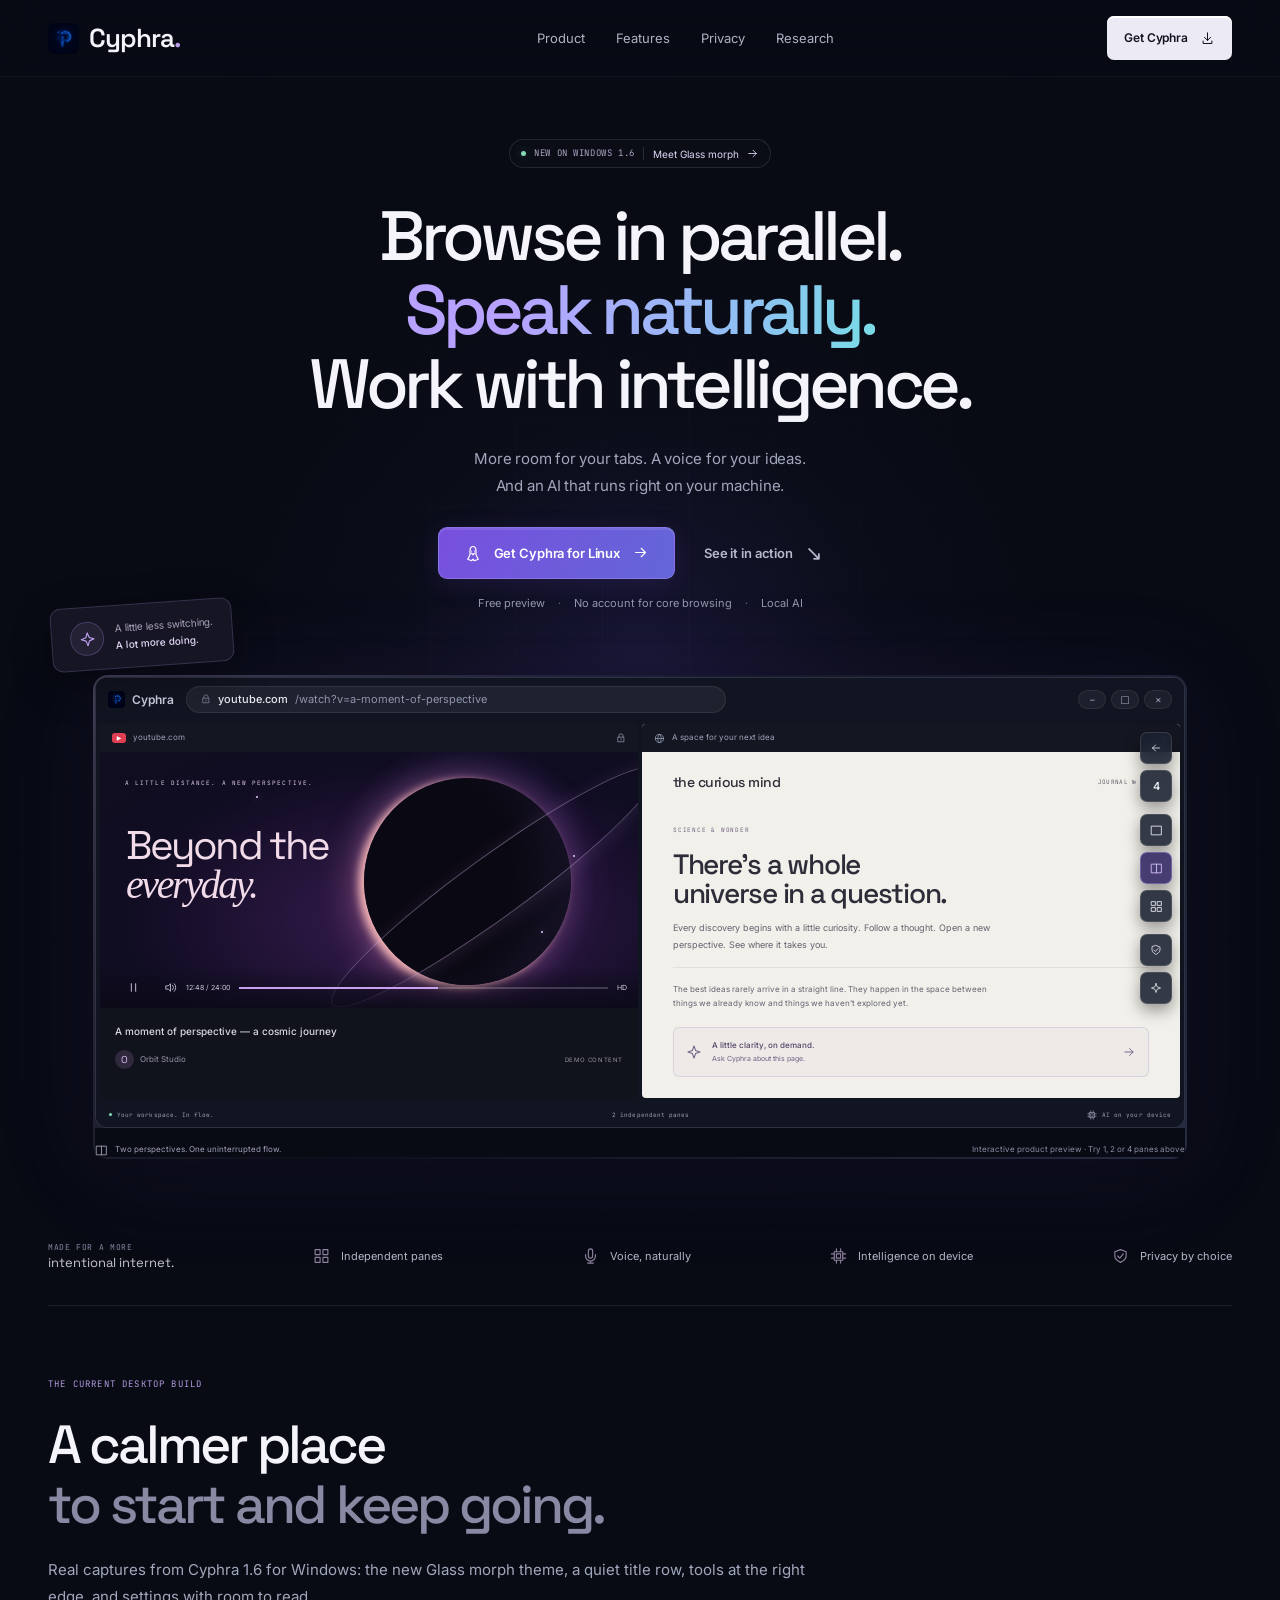
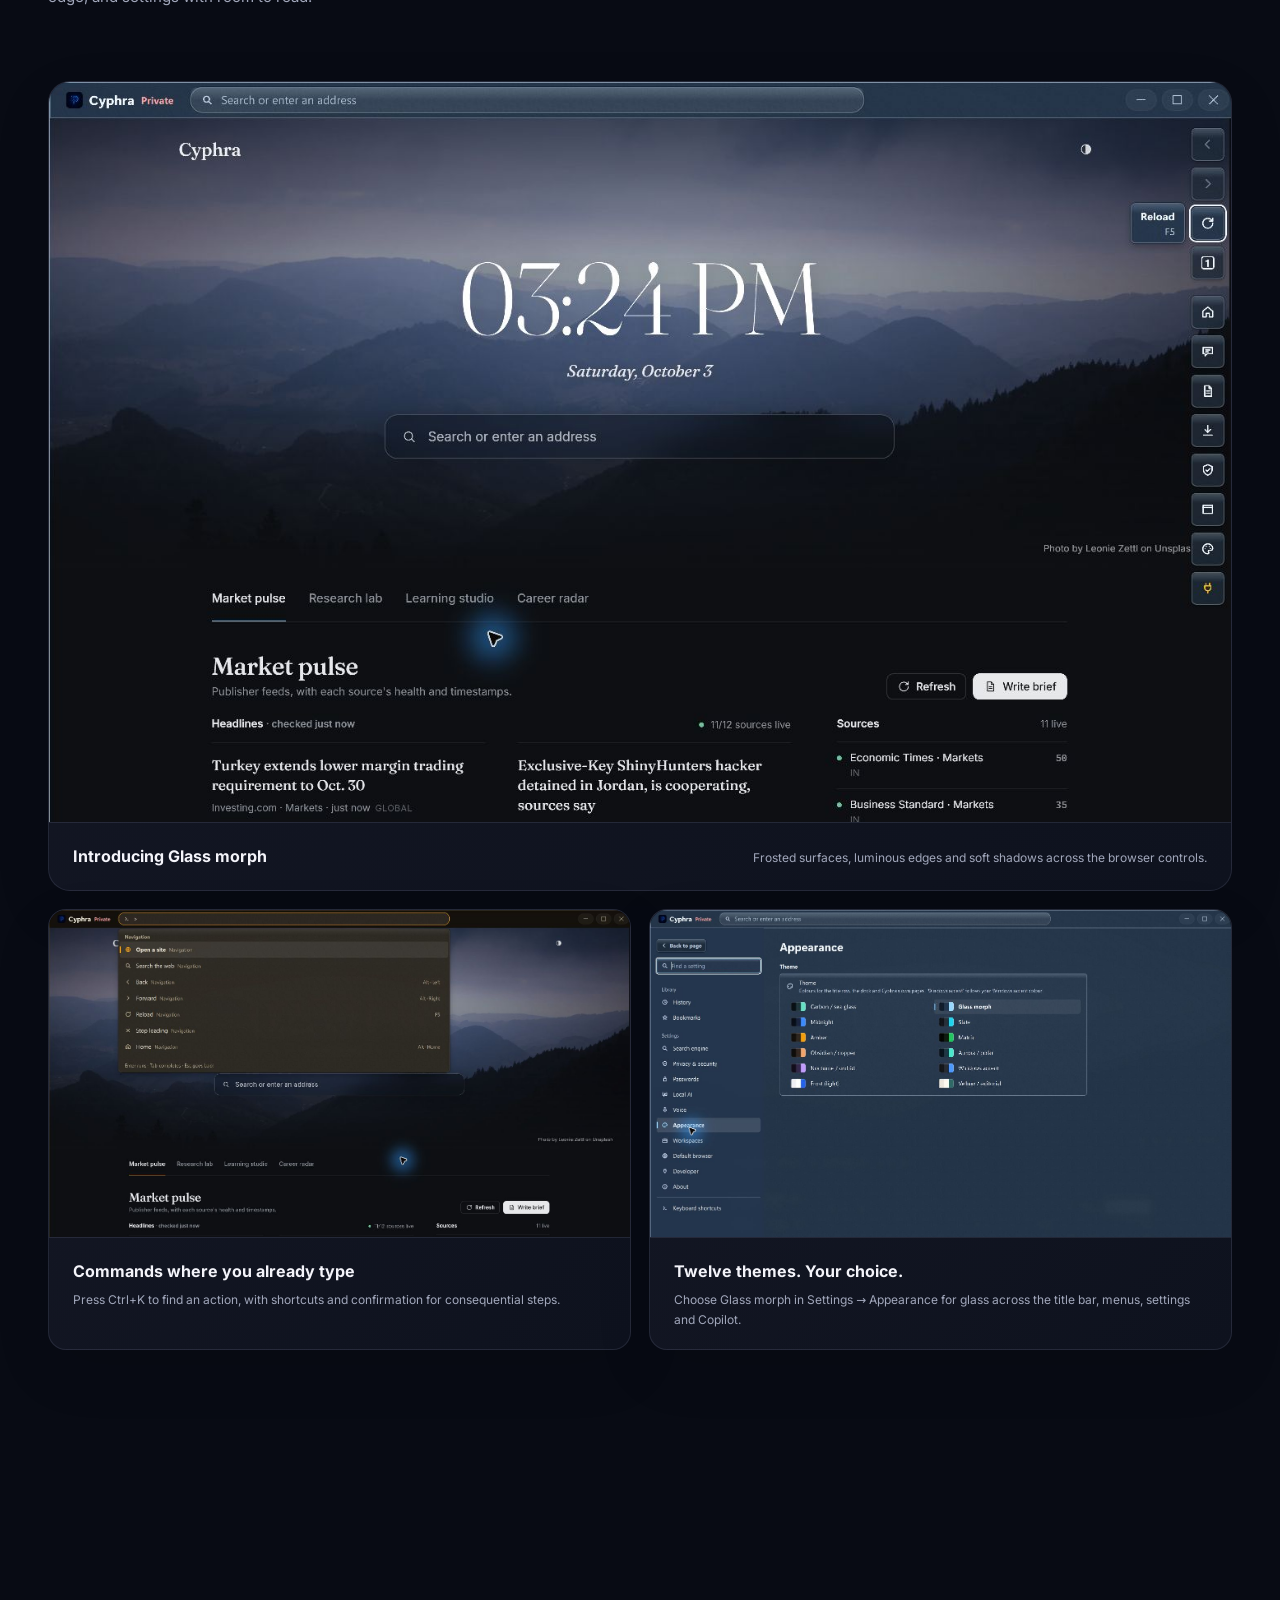
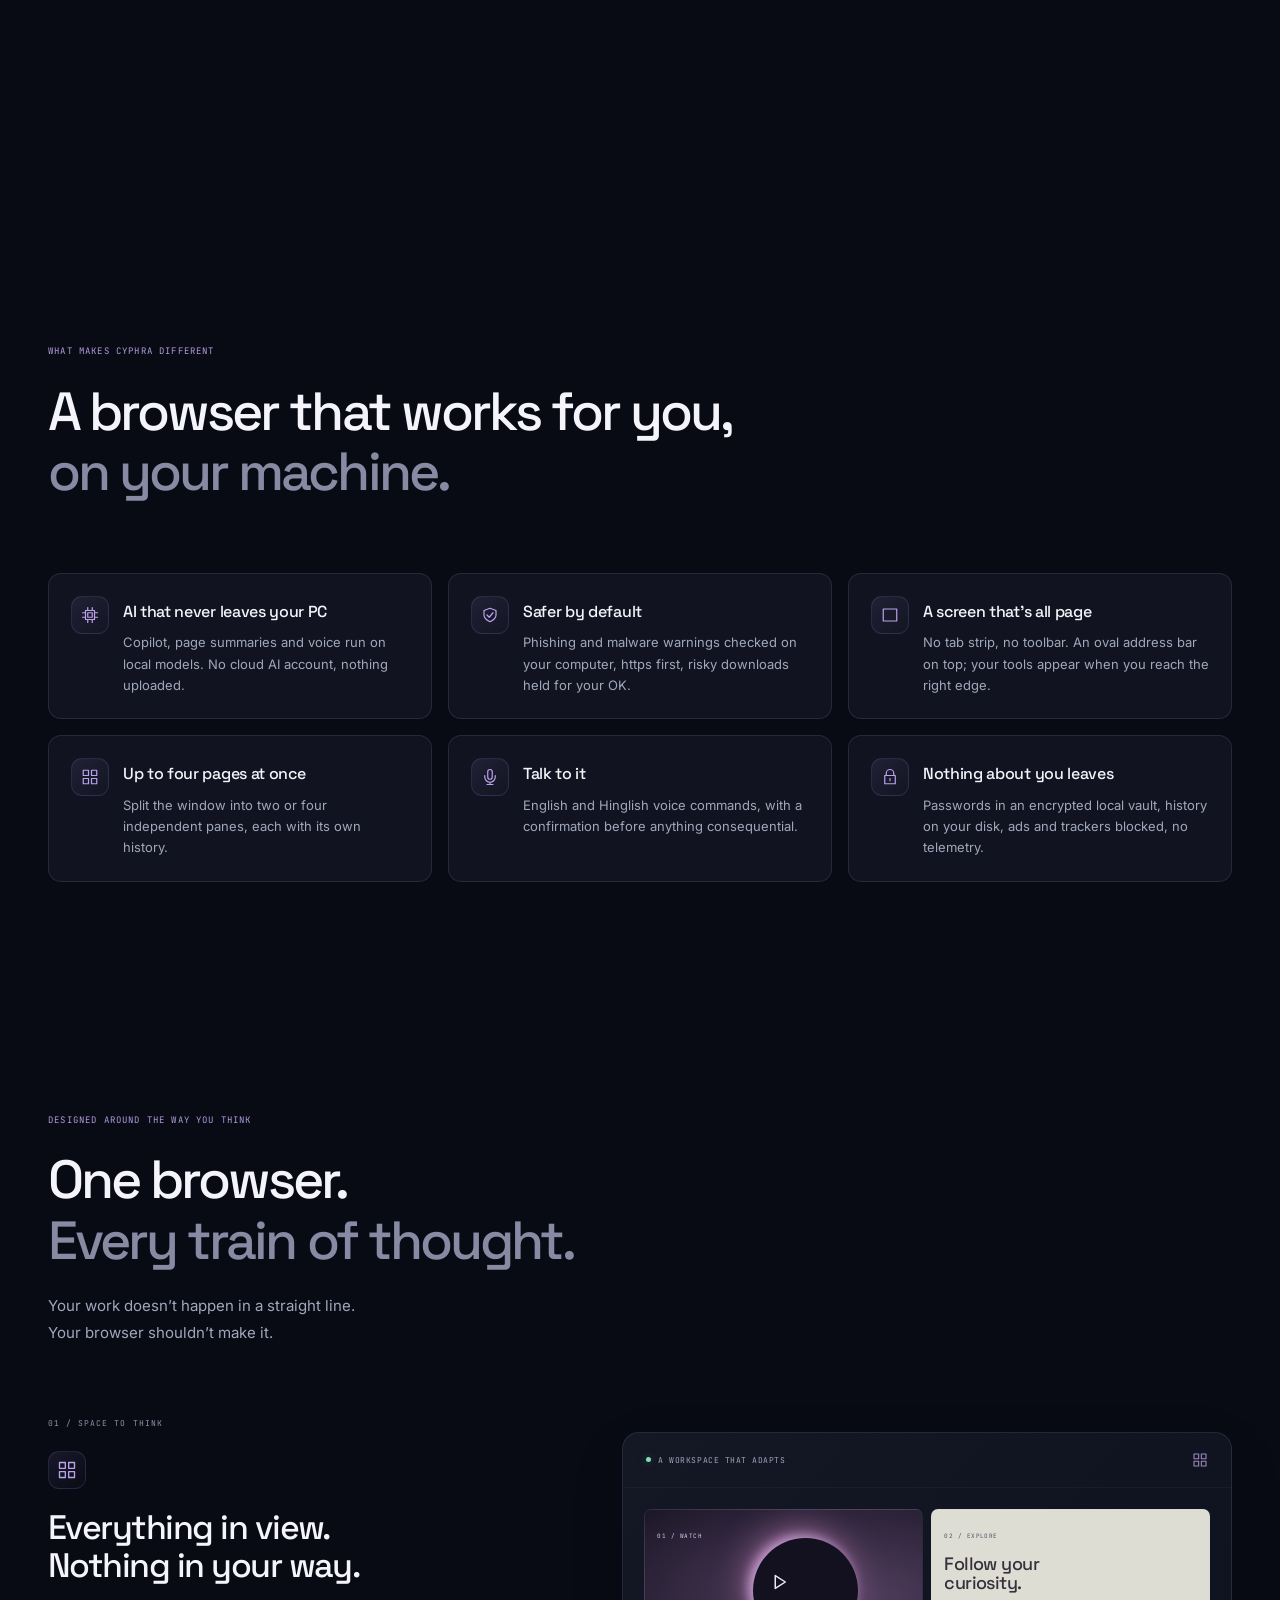
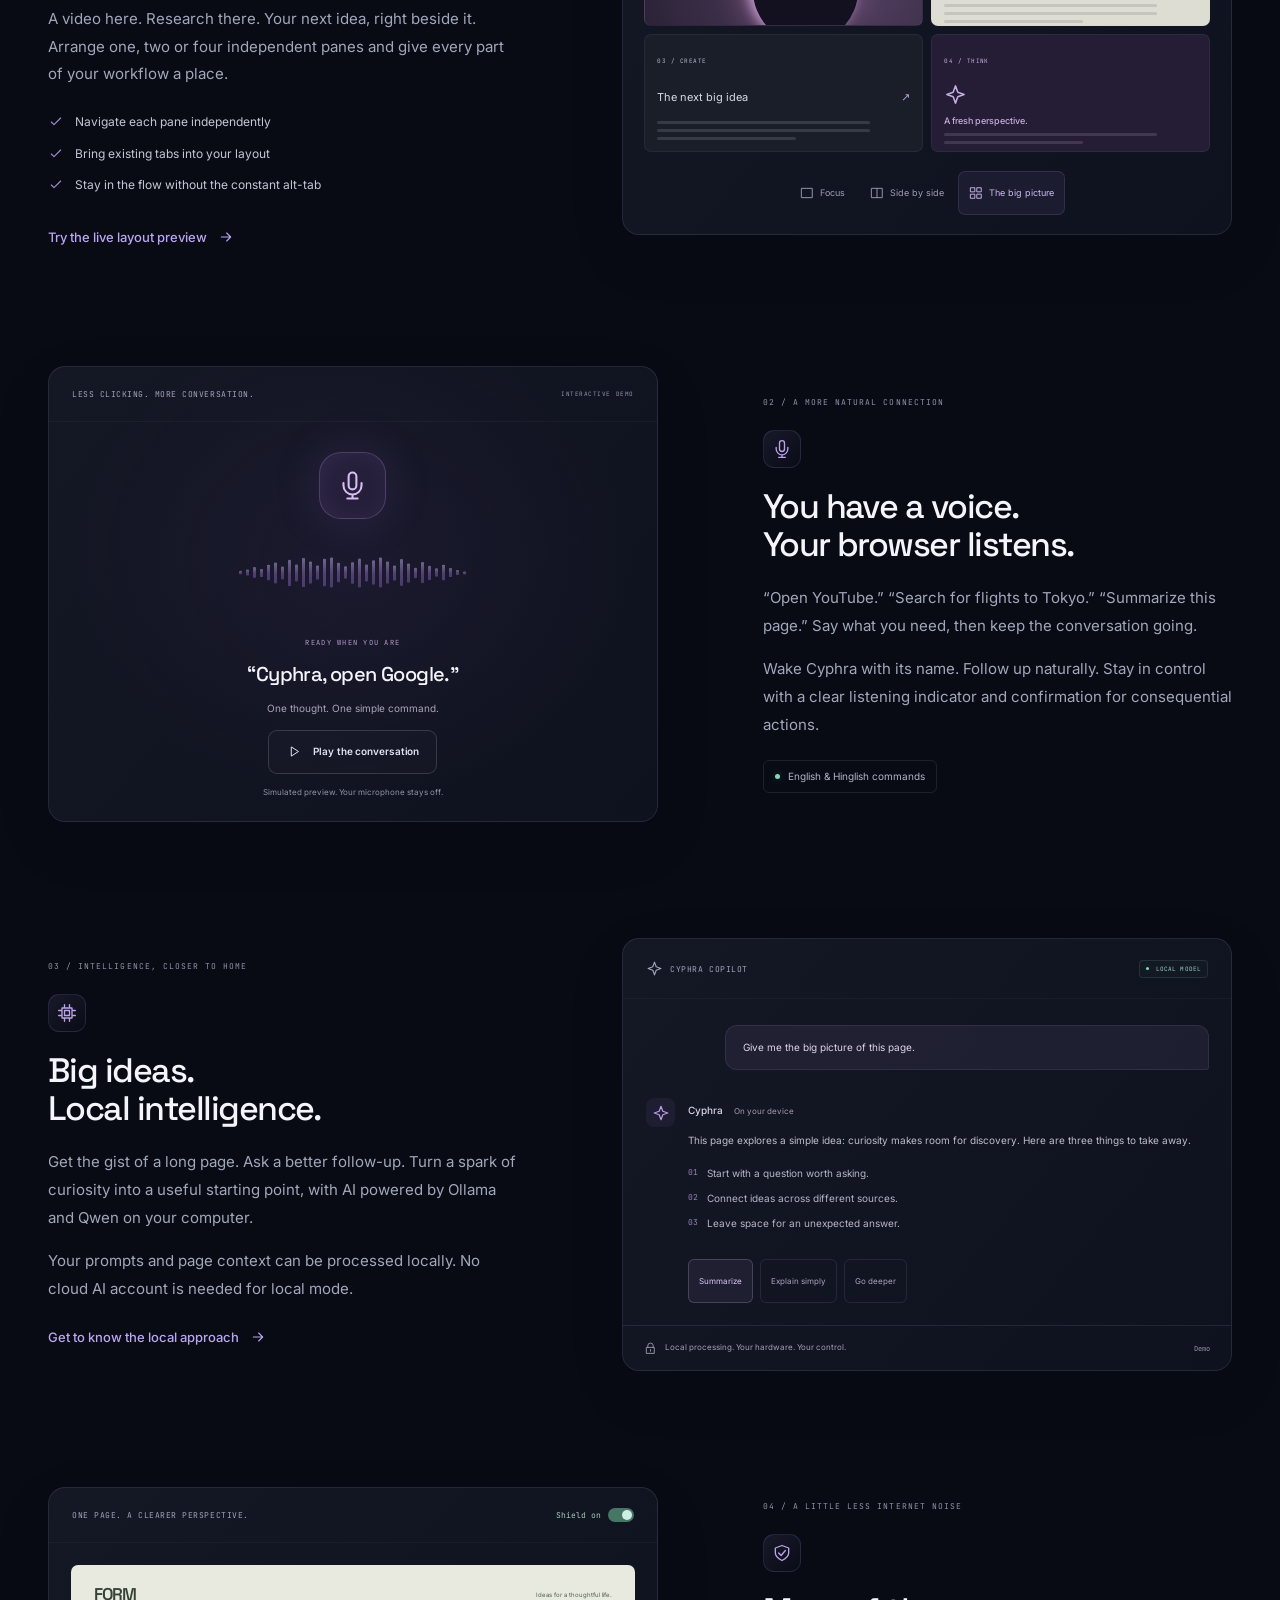
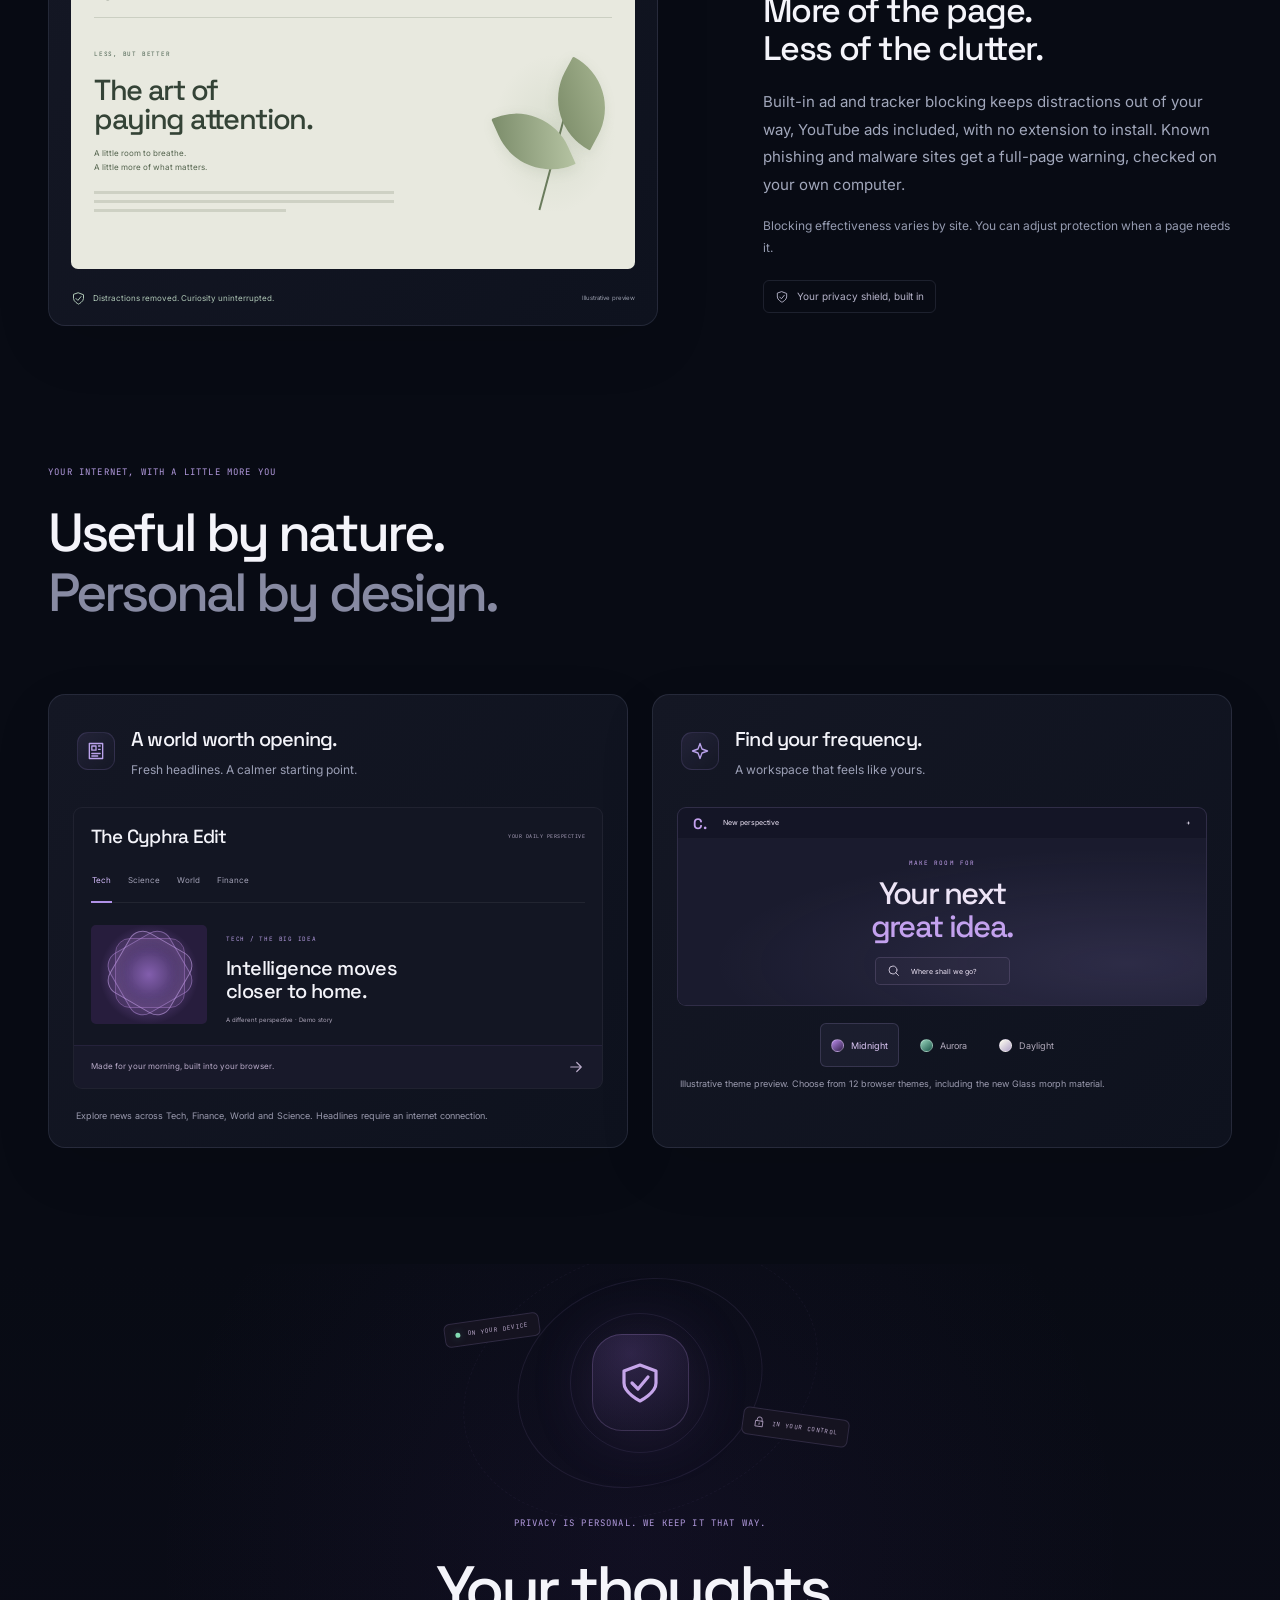
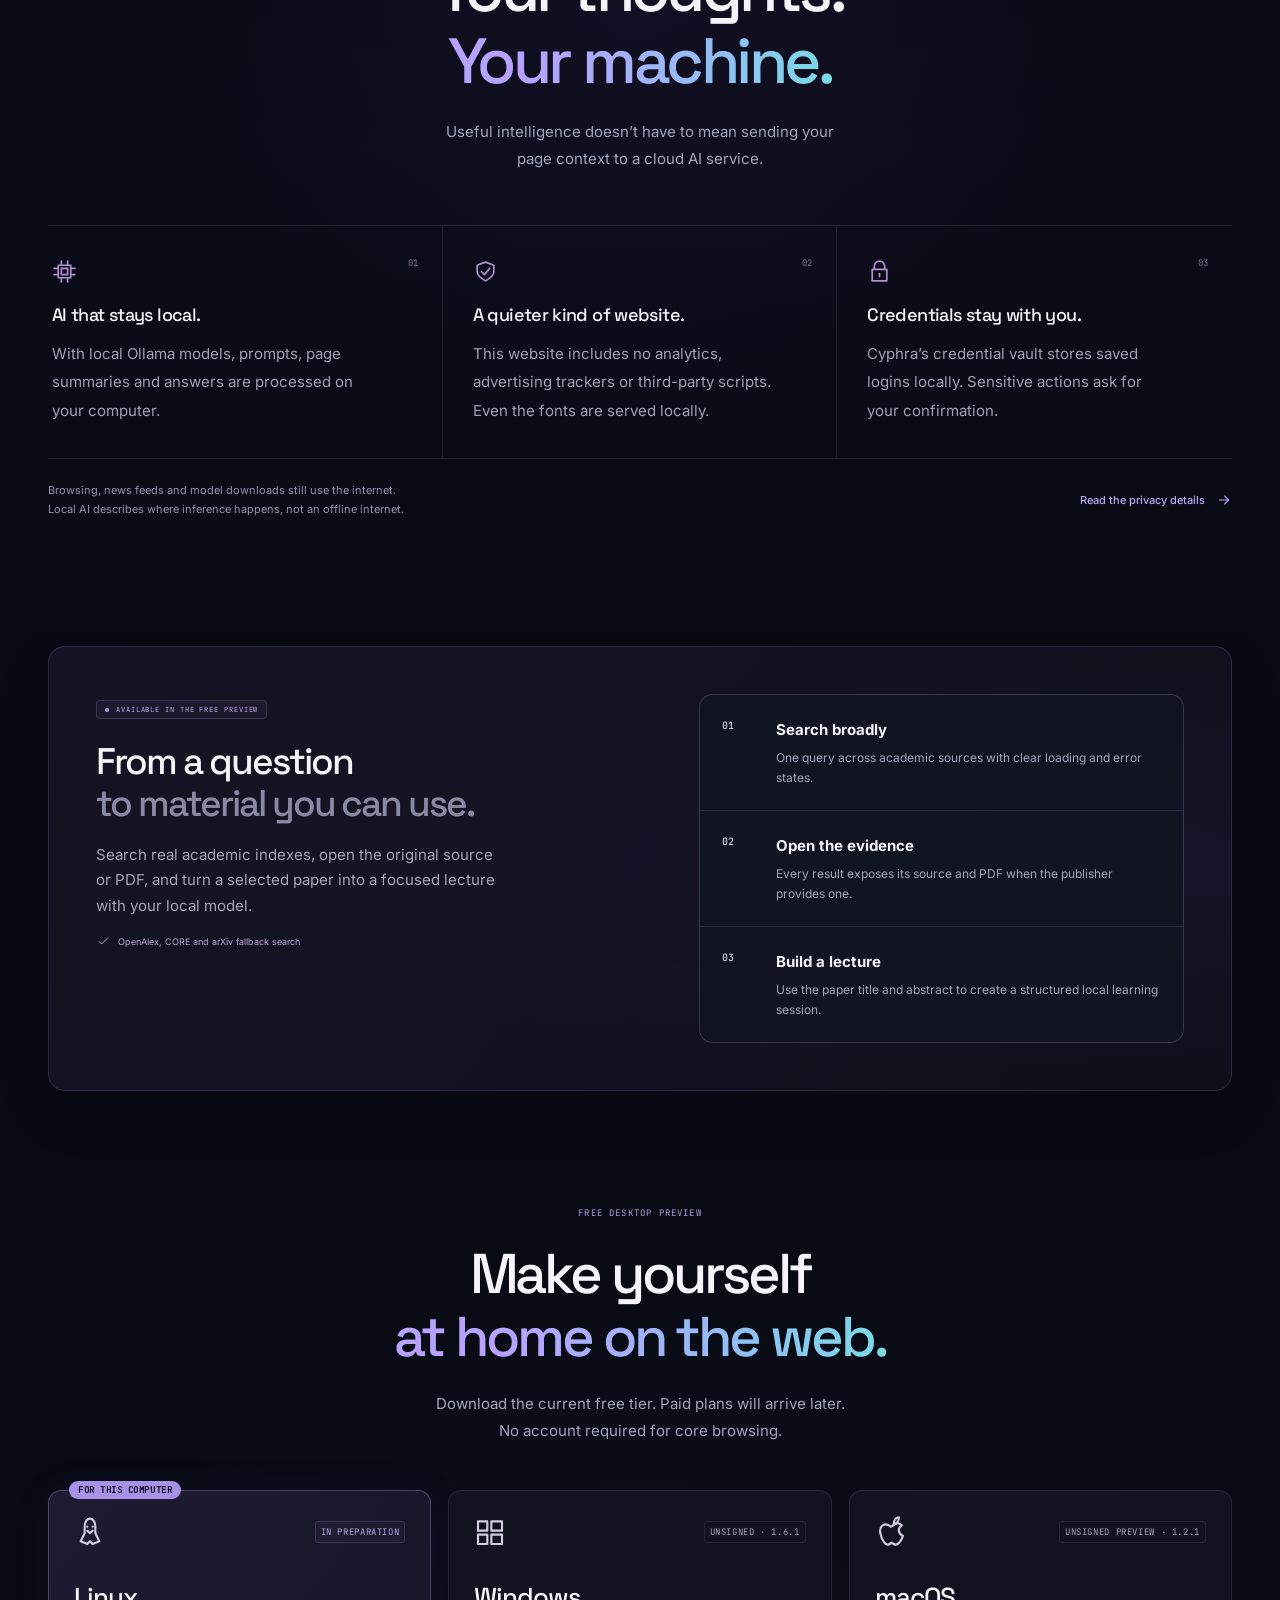
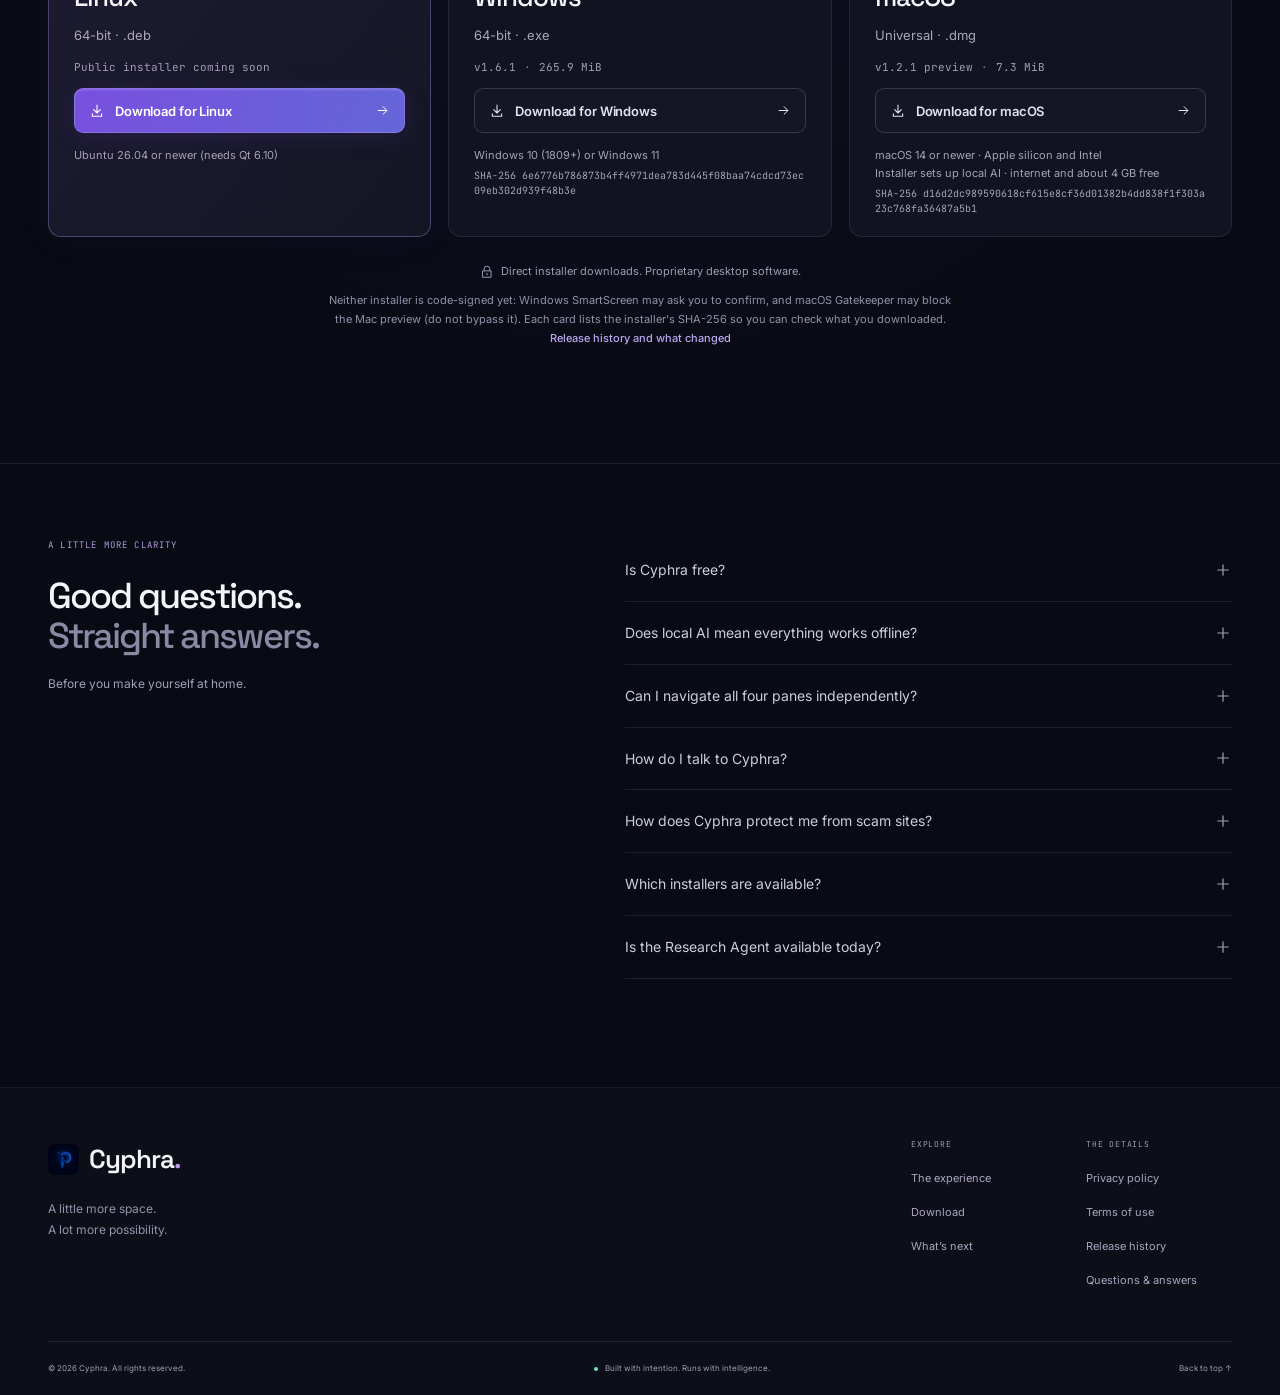
==== commit 562a1d15: "Cyphra Windows 1.6.1: publish native maximize crash fix" ====
--- a/cyphra/index.html
+++ b/cyphra/index.html
@@ -1,2 +1,2 @@
 <!DOCTYPE html><html lang="en"><head><meta charset="UTF-8"><meta name="viewport" content="width=device-width, initial-scale=1"><meta name="theme-color" content="#080b14"><meta name="description" content="Browse in parallel, navigate by voice, and think with local AI. Meet Cyphra, your desktop workspace for a more focused web."><meta property="og:type" content="website"><meta property="og:title" content="Cyphra — A browser with room for more."><meta property="og:description" content="Browse in parallel, navigate by voice, and think with local AI. Meet Cyphra, your desktop workspace for a more focused web."><meta property="og:image" content="https://yashsaxena5.github.io/cyphra/images/social-card.png"><link rel="canonical" href="https://yashsaxena5.github.io/cyphra/"><meta property="og:url" content="https://yashsaxena5.github.io/cyphra/"><meta property="og:image:width" content="1200"><meta property="og:image:height" content="630"><meta property="og:image:alt" content="Cyphra. Browse in parallel. Speak naturally. Work with intelligence."><meta name="twitter:card" content="summary_large_image"><meta name="referrer" content="strict-origin-when-cross-origin"><link rel="icon" type="image/svg+xml" href="/cyphra/favicon.svg"><link rel="icon" sizes="32x32" href="/cyphra/favicon.ico"><title>Cyphra — A browser with room for more.</title><link rel="stylesheet" href="/cyphra/_astro/Footer.CLxjuY34.css"></head><body id="top"><a href="#main" class="skip-link">Skip to content</a><header class="site-header"><div class="container nav-inner"><a href="/cyphra/" class="brand-link" aria-label="Cyphra home"><span class="brand"><img class="brand-mark" src="/cyphra/images/cyphra-icon.png" width="31" height="31" alt="" aria-hidden="true"><span>Cyphra<span class="brand-dot">.</span></span></span></a><nav id="primary-nav" class="primary-nav" aria-label="Main navigation"><a href="#screenshots">Product</a><a href="#features">Features</a><a href="#privacy">Privacy</a><a href="#research">Research</a></nav><div class="nav-actions"><a class="button button-small button-white" href="#download">Get Cyphra <svg class width="15" height="15" viewBox="0 0 24 24" fill="none" stroke="currentColor" stroke-width="1.6" stroke-linecap="round" stroke-linejoin="round" aria-hidden="true"><path d="M12 3v12m-5-5 5 5 5-5M5 16v4h14v-4"></path></svg></a><button class="menu-toggle icon-button" aria-label="Open navigation" aria-controls="primary-nav" aria-expanded="false"><svg class width="20" height="20" viewBox="0 0 24 24" fill="none" stroke="currentColor" stroke-width="1.6" stroke-linecap="round" stroke-linejoin="round" aria-hidden="true"><path d="M4 6h16M4 12h16M4 18h16"></path></svg></button></div></div></header><main id="main"><section class="hero" aria-labelledby="hero-title"><div class="hero-grid" aria-hidden="true"></div><div class="hero-ambient" aria-hidden="true"></div><div class="container hero-intro"><a class="announcement" href="#screenshots"><i class="status-dot"></i> NEW ON WINDOWS 1.6 <span>Meet Glass morph <svg class width="13" height="13" viewBox="0 0 24 24" fill="none" stroke="currentColor" stroke-width="1.6" stroke-linecap="round" stroke-linejoin="round" aria-hidden="true"><path d="M5 12h14m-6-6 6 6-6 6"></path></svg></span></a><h1 id="hero-title">Browse in parallel.<br><span class="gradient-text">Speak naturally.</span><br>Work with intelligence.</h1><p class="hero-copy">More room for your tabs. A voice for your ideas.<br class="desktop-break"> And an AI that runs right on your machine.</p><div class="hero-actions"><a class="button button-primary" href="#download" data-os-cta><span data-os-icon="default"><svg class width="18" height="18" viewBox="0 0 24 24" fill="none" stroke="currentColor" stroke-width="1.6" stroke-linecap="round" stroke-linejoin="round" aria-hidden="true"><path d="M12 3v12m-5-5 5 5 5-5M5 16v4h14v-4"></path></svg></span><span data-os-icon="windows" hidden><svg class width="18" height="18" viewBox="0 0 24 24" fill="none" stroke="currentColor" stroke-width="1.6" stroke-linecap="round" stroke-linejoin="round" aria-hidden="true"><path d="M3 4h7v7H3zM13 4h8v7h-8zM3 14h7v7H3zM13 14h8v7h-8z"></path></svg></span><span data-os-icon="macos" hidden><svg class width="18" height="18" viewBox="0 0 24 24" fill="none" stroke="currentColor" stroke-width="1.6" stroke-linecap="round" stroke-linejoin="round" aria-hidden="true"><path d="M14 6c0-3 2-5 4-5 0 3-2 5-4 5M12 8C7 4 3 8 4 13s4 10 7 8c1-1 2-1 3 0 3 2 6-3 7-6-4-2-4-6-1-8-3-3-5-1-8 1"></path></svg></span><span data-os-icon="linux" hidden><svg class width="18" height="18" viewBox="0 0 24 24" fill="none" stroke="currentColor" stroke-width="1.6" stroke-linecap="round" stroke-linejoin="round" aria-hidden="true"><path d="M8 8c0-8 8-8 8 0v5l3 6-5 2-2-2-2 2-5-2 3-6zM10 8h.01M14 8h.01m-4 3 2 2 2-2"></path></svg></span><span data-os-label>Download for free</span><svg class width="17" height="17" viewBox="0 0 24 24" fill="none" stroke="currentColor" stroke-width="1.6" stroke-linecap="round" stroke-linejoin="round" aria-hidden="true"><path d="M5 12h14m-6-6 6 6-6 6"></path></svg></a><a class="button button-quiet" href="#features">See it in action <span>↘</span></a></div><p class="hero-footnote">Free preview <span>·</span> No account for core browsing <span>·</span> Local AI</p></div><div class="container hero-product"><div class="product-orbit" aria-hidden="true"></div><div class="floating-note"><span class="note-orb"><svg class width="17" height="17" viewBox="0 0 24 24" fill="none" stroke="currentColor" stroke-width="1.6" stroke-linecap="round" stroke-linejoin="round" aria-hidden="true"><path d="m12 3 2.4 6.6L21 12l-6.6 2.4L12 21l-2.4-6.6L3 12l6.6-2.4z"></path></svg></span><span>A little less switching.<br><strong>A lot more doing.</strong></span></div><div id="hero-browser" class="browser-mockup" data-browser-demo data-panes="2" data-theme="midnight"><!-- The real 1.5 chrome: one slim title row (logo, oval address, window
-       buttons) and glass tiles on the right edge. No tab strip, no toolbar. --><div class="mock-title"><span class="mock-brand" aria-hidden="true"><span class="brand"><img class="brand-mark" src="/cyphra/images/cyphra-icon.png" width="31" height="31" alt="" aria-hidden="true"></span> Cyphra</span><span class="mock-oval" aria-hidden="true"><svg class width="10" height="10" viewBox="0 0 24 24" fill="none" stroke="currentColor" stroke-width="1.6" stroke-linecap="round" stroke-linejoin="round" aria-hidden="true"><path d="M7 10V7a5 5 0 0 1 10 0v3M5 10h14v11H5zM12 14v3"></path></svg> <b>youtube.com</b><span>/watch?v=a-moment-of-perspective</span></span><span class="mock-winbtns" aria-hidden="true"><i>−</i><i>□</i><i>×</i></span></div><div class="mock-stage"><div class="mock-dock"><span class="mock-tile" aria-hidden="true"><svg class width="12" height="12" viewBox="0 0 24 24" fill="none" stroke="currentColor" stroke-width="1.6" stroke-linecap="round" stroke-linejoin="round" aria-hidden="true"><path d="M5 12h14m-6-6 6 6-6 6"></path></svg></span><span class="mock-tile mock-tile-count" aria-hidden="true">4</span><div class="pane-switch" role="group" aria-label="Browser preview layout"><button class="mock-tile" data-pane-count="1" aria-label="Show one pane" aria-pressed="false"><svg class width="13" height="13" viewBox="0 0 24 24" fill="none" stroke="currentColor" stroke-width="1.6" stroke-linecap="round" stroke-linejoin="round" aria-hidden="true"><path d="M3 4h18v16H3z"></path></svg></button><button class="mock-tile" data-pane-count="2" aria-label="Show two panes" aria-pressed="true"><svg class width="13" height="13" viewBox="0 0 24 24" fill="none" stroke="currentColor" stroke-width="1.6" stroke-linecap="round" stroke-linejoin="round" aria-hidden="true"><path d="M3 4h18v16H3zM12 4v16"></path></svg></button><button class="mock-tile" data-pane-count="4" aria-label="Show four panes" aria-pressed="false"><svg class width="13" height="13" viewBox="0 0 24 24" fill="none" stroke="currentColor" stroke-width="1.6" stroke-linecap="round" stroke-linejoin="round" aria-hidden="true"><path d="M3 3h7v7H3zM14 3h7v7h-7zM3 14h7v7H3zM14 14h7v7h-7z"></path></svg></button></div><span class="mock-tile" aria-hidden="true"><svg class width="12" height="12" viewBox="0 0 24 24" fill="none" stroke="currentColor" stroke-width="1.6" stroke-linecap="round" stroke-linejoin="round" aria-hidden="true"><path d="m12 3 8 3v6c0 5-8 9-8 9s-8-4-8-9V6zM8 12l3 3 5-6"></path></svg></span><span class="mock-tile" aria-hidden="true"><svg class width="12" height="12" viewBox="0 0 24 24" fill="none" stroke="currentColor" stroke-width="1.6" stroke-linecap="round" stroke-linejoin="round" aria-hidden="true"><path d="m12 3 2.4 6.6L21 12l-6.6 2.4L12 21l-2.4-6.6L3 12l6.6-2.4z"></path></svg></span></div><div class="mock-content"><div class="mock-pane video-pane"><div class="pane-address"><span><span class="video-brand">▶</span> youtube.com</span><svg class width="10" height="10" viewBox="0 0 24 24" fill="none" stroke="currentColor" stroke-width="1.6" stroke-linecap="round" stroke-linejoin="round" aria-hidden="true"><path d="M7 10V7a5 5 0 0 1 10 0v3M5 10h14v11H5zM12 14v3"></path></svg></div><div class="video-surface"><div class="eclipse-art"><div class="eclipse-halo"></div><div class="eclipse-sphere"></div><div class="eclipse-orbit"></div><div class="eclipse-star s1"></div><div class="eclipse-star s2"></div><div class="eclipse-star s3"></div></div><div class="video-overline">A LITTLE DISTANCE. A NEW PERSPECTIVE.</div><div class="video-art-title">Beyond the<br><em>everyday.</em></div><div class="video-controls"><button class="demo-play" aria-label="Pause preview animation" aria-pressed="true"><svg class width="13" height="13" viewBox="0 0 24 24" fill="none" stroke="currentColor" stroke-width="1.6" stroke-linecap="round" stroke-linejoin="round" aria-hidden="true"><path d="M8 5v14M16 5v14"></path></svg></button><svg class width="13" height="13" viewBox="0 0 24 24" fill="none" stroke="currentColor" stroke-width="1.6" stroke-linecap="round" stroke-linejoin="round" aria-hidden="true"><path d="m4 9 4 0 4-4v14l-4-4H4zM16 8a6 6 0 0 1 0 8m3-11a10 10 0 0 1 0 14"></path></svg><span>12:48 / 24:00</span><div class="video-progress"><i></i></div><span>HD</span></div></div><div class="video-description"><strong>A moment of perspective — a cosmic journey</strong><p><span class="channel-dot">O</span> Orbit Studio <span class="demo-tag">Demo content</span></p></div></div><div class="mock-pane article-pane"><div class="pane-address"><span><svg class width="11" height="11" viewBox="0 0 24 24" fill="none" stroke="currentColor" stroke-width="1.6" stroke-linecap="round" stroke-linejoin="round" aria-hidden="true"><path d="M21 12a9 9 0 1 1-18 0 9 9 0 0 1 18 0M3 12h18M12 3c5 5 5 13 0 18-5-5-5-13 0-18"></path></svg> A space for your next idea</span><svg class width="10" height="10" viewBox="0 0 24 24" fill="none" stroke="currentColor" stroke-width="1.6" stroke-linecap="round" stroke-linejoin="round" aria-hidden="true"><path d="M7 10V7a5 5 0 0 1 10 0v3M5 10h14v11H5zM12 14v3"></path></svg></div><div class="article-content"><div class="article-brand">the curious mind<span>JOURNAL № 04</span></div><span class="micro-label">SCIENCE & WONDER</span><h3>There’s a whole<br>universe in a question.</h3><p>Every discovery begins with a little curiosity. Follow a thought. Open a new perspective. See where it takes you.</p><div class="article-divider"></div><p class="article-body">The best ideas rarely arrive in a straight line. They happen in the space between things we already know and things we haven’t explored yet.</p><div class="ai-inline"><svg class width="16" height="16" viewBox="0 0 24 24" fill="none" stroke="currentColor" stroke-width="1.6" stroke-linecap="round" stroke-linejoin="round" aria-hidden="true"><path d="m12 3 2.4 6.6L21 12l-6.6 2.4L12 21l-2.4-6.6L3 12l6.6-2.4z"></path></svg><div><strong>A little clarity, on demand.</strong><span>Ask Cyphra about this page.</span></div><svg class width="14" height="14" viewBox="0 0 24 24" fill="none" stroke="currentColor" stroke-width="1.6" stroke-linecap="round" stroke-linejoin="round" aria-hidden="true"><path d="M5 12h14m-6-6 6 6-6 6"></path></svg></div></div></div><div class="mock-pane notes-pane"><div class="pane-address"><span><svg class width="11" height="11" viewBox="0 0 24 24" fill="none" stroke="currentColor" stroke-width="1.6" stroke-linecap="round" stroke-linejoin="round" aria-hidden="true"><path d="M14 2H5v20h14V7zM14 2v5h5M8 12h8M8 16h6"></path></svg> Field notes</span><span>03</span></div><div class="note-content"><span class="micro-label">CONNECTING THE DOTS</span><h3>Room for the<br>next thought.</h3><ul><li><i></i> A new perspective</li><li><i></i> A question worth exploring</li><li><i></i> An idea to come back to</li></ul><div class="note-line"></div><div class="note-line short"></div></div></div><div class="mock-pane chat-pane"><div class="pane-address"><span><svg class width="11" height="11" viewBox="0 0 24 24" fill="none" stroke="currentColor" stroke-width="1.6" stroke-linecap="round" stroke-linejoin="round" aria-hidden="true"><path d="m12 3 2.4 6.6L21 12l-6.6 2.4L12 21l-2.4-6.6L3 12l6.6-2.4z"></path></svg> Cyphra AI</span><span class="local-tag">ON DEVICE</span></div><div class="chat-content"><div class="chat-user">Help me connect these ideas.</div><div class="chat-answer"><svg class width="17" height="17" viewBox="0 0 24 24" fill="none" stroke="currentColor" stroke-width="1.6" stroke-linecap="round" stroke-linejoin="round" aria-hidden="true"><path d="m12 3 2.4 6.6L21 12l-6.6 2.4L12 21l-2.4-6.6L3 12l6.6-2.4z"></path></svg><p>Let’s start with the big picture. What would you like to explore next?</p></div><div class="chat-input">Ask a follow-up <svg class width="14" height="14" viewBox="0 0 24 24" fill="none" stroke="currentColor" stroke-width="1.6" stroke-linecap="round" stroke-linejoin="round" aria-hidden="true"><path d="M5 12h14m-6-6 6 6-6 6"></path></svg></div></div></div></div></div><div class="browser-status"><span><i class="status-dot"></i> Your workspace. In flow.</span><span data-pane-label>2 independent panes</span><span><svg class width="10" height="10" viewBox="0 0 24 24" fill="none" stroke="currentColor" stroke-width="1.6" stroke-linecap="round" stroke-linejoin="round" aria-hidden="true"><path d="M6 6h12v12H6zM9 9h6v6H9zM9 2v4m6-4v4M9 18v4m6-4v4M2 9h4m-4 6h4m12-6h4m-4 6h4"></path></svg> AI on your device</span></div></div><div class="mockup-caption"><span><svg class width="13" height="13" viewBox="0 0 24 24" fill="none" stroke="currentColor" stroke-width="1.6" stroke-linecap="round" stroke-linejoin="round" aria-hidden="true"><path d="M3 4h18v16H3zM12 4v16"></path></svg> Two perspectives. One uninterrupted flow.</span><span>Interactive product preview · Try 1, 2 or 4 panes above</span></div></div><div class="container capability-strip"><span>MADE FOR A MORE<br><strong>intentional internet.</strong></span><div><svg class width="20" height="20" viewBox="0 0 24 24" fill="none" stroke="currentColor" stroke-width="1.6" stroke-linecap="round" stroke-linejoin="round" aria-hidden="true"><path d="M3 3h7v7H3zM14 3h7v7h-7zM3 14h7v7H3zM14 14h7v7h-7z"></path></svg><span>Independent panes</span></div><div><svg class width="20" height="20" viewBox="0 0 24 24" fill="none" stroke="currentColor" stroke-width="1.6" stroke-linecap="round" stroke-linejoin="round" aria-hidden="true"><path d="M9 5a3 3 0 0 1 6 0v7a3 3 0 0 1-6 0zM5 10v2a7 7 0 0 0 14 0v-2M12 19v3M8 22h8"></path></svg><span>Voice, naturally</span></div><div><svg class width="20" height="20" viewBox="0 0 24 24" fill="none" stroke="currentColor" stroke-width="1.6" stroke-linecap="round" stroke-linejoin="round" aria-hidden="true"><path d="M6 6h12v12H6zM9 9h6v6H9zM9 2v4m6-4v4M9 18v4m6-4v4M2 9h4m-4 6h4m12-6h4m-4 6h4"></path></svg><span>Intelligence on device</span></div><div><svg class width="20" height="20" viewBox="0 0 24 24" fill="none" stroke="currentColor" stroke-width="1.6" stroke-linecap="round" stroke-linejoin="round" aria-hidden="true"><path d="m12 3 8 3v6c0 5-8 9-8 9s-8-4-8-9V6zM8 12l3 3 5-6"></path></svg><span>Privacy by choice</span></div></div></section><section id="screenshots" class="section product-gallery" aria-labelledby="screenshots-title"><div class="container"><div class="section-heading reveal"><span class="eyebrow">THE CURRENT DESKTOP BUILD</span><h2 id="screenshots-title">A calmer place<br><span class="muted-heading">to start and keep going.</span></h2><p>Real captures from Cyphra 1.6 for Windows: the new Glass morph theme, a quiet title row, tools at the right edge, and settings with room to read.</p></div><figure class="gallery-lead visual-panel reveal"><img src="/cyphra/images/cyphra-windows-16-glass-morph.jpg" width="1437" height="900" alt="Cyphra 1.6 Glass morph theme with a frosted title bar and translucent right-edge glass tools" loading="eager"><figcaption><strong>Introducing Glass morph</strong><span>Frosted surfaces, luminous edges and soft shadows across the browser controls.</span></figcaption></figure><div class="gallery-pair"><figure class="visual-panel reveal"><img src="/cyphra/images/cyphra-windows-16-palette.jpg" width="1437" height="900" alt="Windows command palette showing navigation actions and their keyboard shortcuts" loading="lazy"><figcaption><strong>Commands where you already type</strong><span>Press Ctrl+K to find an action, with shortcuts and confirmation for consequential steps.</span></figcaption></figure><figure class="visual-panel reveal"><img src="/cyphra/images/cyphra-windows-16-glass-settings.jpg" width="1437" height="900" alt="Glass morph selected in the Windows appearance settings alongside the other eleven themes" loading="lazy"><figcaption><strong>Twelve themes. Your choice.</strong><span>Choose Glass morph in Settings → Appearance for glass across the title bar, menus, settings and Copilot.</span></figcaption></figure></div><div class="gallery-pair"><figure class="visual-panel reveal"><img src="/cyphra/images/cyphra-research.webp" width="1600" height="889" alt="Cyphra Research lab searching real academic papers" loading="lazy"><figcaption><strong>Research lab</strong><span>Search OpenAlex, CORE and arXiv; open sources, PDFs or build a lecture.</span></figcaption></figure><figure class="visual-panel reveal"><img src="/cyphra/images/cyphra-careers.webp" width="1600" height="836" alt="Cyphra Career radar with company portals and open role controls" loading="lazy"><figcaption><strong>Career radar</strong><span>Resolve employer portals and work through real application links.</span></figcaption></figure></div></div></section><section id="different" class="section different-section" aria-labelledby="different-title"><div class="container"><div class="section-heading reveal"><span class="eyebrow">WHAT MAKES CYPHRA DIFFERENT</span><h2 id="different-title">A browser that works for you,<br><span class="muted-heading">on your machine.</span></h2></div><ul class="different-grid reveal"><li><span class="feature-icon"><svg class width="18" height="18" viewBox="0 0 24 24" fill="none" stroke="currentColor" stroke-width="1.6" stroke-linecap="round" stroke-linejoin="round" aria-hidden="true"><path d="M6 6h12v12H6zM9 9h6v6H9zM9 2v4m6-4v4M9 18v4m6-4v4M2 9h4m-4 6h4m12-6h4m-4 6h4"></path></svg></span><div><h3>AI that never leaves your PC</h3><p>Copilot, page summaries and voice run on local models. No cloud AI account, nothing uploaded.</p></div></li><li><span class="feature-icon"><svg class width="18" height="18" viewBox="0 0 24 24" fill="none" stroke="currentColor" stroke-width="1.6" stroke-linecap="round" stroke-linejoin="round" aria-hidden="true"><path d="m12 3 8 3v6c0 5-8 9-8 9s-8-4-8-9V6zM8 12l3 3 5-6"></path></svg></span><div><h3>Safer by default</h3><p>Phishing and malware warnings checked on your computer, https first, risky downloads held for your OK.</p></div></li><li><span class="feature-icon"><svg class width="18" height="18" viewBox="0 0 24 24" fill="none" stroke="currentColor" stroke-width="1.6" stroke-linecap="round" stroke-linejoin="round" aria-hidden="true"><path d="M3 4h18v16H3z"></path></svg></span><div><h3>A screen that’s all page</h3><p>No tab strip, no toolbar. An oval address bar on top; your tools appear when you reach the right edge.</p></div></li><li><span class="feature-icon"><svg class width="18" height="18" viewBox="0 0 24 24" fill="none" stroke="currentColor" stroke-width="1.6" stroke-linecap="round" stroke-linejoin="round" aria-hidden="true"><path d="M3 3h7v7H3zM14 3h7v7h-7zM3 14h7v7H3zM14 14h7v7h-7z"></path></svg></span><div><h3>Up to four pages at once</h3><p>Split the window into two or four independent panes, each with its own history.</p></div></li><li><span class="feature-icon"><svg class width="18" height="18" viewBox="0 0 24 24" fill="none" stroke="currentColor" stroke-width="1.6" stroke-linecap="round" stroke-linejoin="round" aria-hidden="true"><path d="M9 5a3 3 0 0 1 6 0v7a3 3 0 0 1-6 0zM5 10v2a7 7 0 0 0 14 0v-2M12 19v3M8 22h8"></path></svg></span><div><h3>Talk to it</h3><p>English and Hinglish voice commands, with a confirmation before anything consequential.</p></div></li><li><span class="feature-icon"><svg class width="18" height="18" viewBox="0 0 24 24" fill="none" stroke="currentColor" stroke-width="1.6" stroke-linecap="round" stroke-linejoin="round" aria-hidden="true"><path d="M7 10V7a5 5 0 0 1 10 0v3M5 10h14v11H5zM12 14v3"></path></svg></span><div><h3>Nothing about you leaves</h3><p>Passwords in an encrypted local vault, history on your disk, ads and trackers blocked, no telemetry.</p></div></li></ul></div></section><section id="features" class="section features-section" aria-labelledby="features-title"><div class="container"><div class="section-heading reveal"><span class="eyebrow">DESIGNED AROUND THE WAY YOU THINK</span><h2 id="features-title">One browser.<br><span class="muted-heading">Every train of thought.</span></h2><p>Your work doesn’t happen in a straight line.<br>Your browser shouldn’t make it.</p></div><article class="feature-row reveal"><div class="feature-copy"><span class="feature-number">01 / SPACE TO THINK</span><div class="feature-icon"><svg class width="20" height="20" viewBox="0 0 24 24" fill="none" stroke="currentColor" stroke-width="1.6" stroke-linecap="round" stroke-linejoin="round" aria-hidden="true"><path d="M3 3h7v7H3zM14 3h7v7h-7zM3 14h7v7H3zM14 14h7v7h-7z"></path></svg></div><h3>Everything in view.<br>Nothing in your way.</h3><p>A video here. Research there. Your next idea, right beside it. Arrange one, two or four independent panes and give every part of your workflow a place.</p><ul class="feature-points"><li><svg class width="16" height="16" viewBox="0 0 24 24" fill="none" stroke="currentColor" stroke-width="1.6" stroke-linecap="round" stroke-linejoin="round" aria-hidden="true"><path d="m5 12 4 4L19 6"></path></svg> Navigate each pane independently</li><li><svg class width="16" height="16" viewBox="0 0 24 24" fill="none" stroke="currentColor" stroke-width="1.6" stroke-linecap="round" stroke-linejoin="round" aria-hidden="true"><path d="m5 12 4 4L19 6"></path></svg> Bring existing tabs into your layout</li><li><svg class width="16" height="16" viewBox="0 0 24 24" fill="none" stroke="currentColor" stroke-width="1.6" stroke-linecap="round" stroke-linejoin="round" aria-hidden="true"><path d="m5 12 4 4L19 6"></path></svg> Stay in the flow without the constant alt-tab</li></ul><a href="#hero-browser" class="text-link">Try the live layout preview <svg class width="16" height="16" viewBox="0 0 24 24" fill="none" stroke="currentColor" stroke-width="1.6" stroke-linecap="round" stroke-linejoin="round" aria-hidden="true"><path d="M5 12h14m-6-6 6 6-6 6"></path></svg></a></div><div class="layout-visual visual-panel" data-layout-visual data-layout="4"><div class="visual-panel-heading"><span><i class="status-dot"></i> A WORKSPACE THAT ADAPTS</span><svg class width="16" height="16" viewBox="0 0 24 24" fill="none" stroke="currentColor" stroke-width="1.6" stroke-linecap="round" stroke-linejoin="round" aria-hidden="true"><path d="M3 3h7v7H3zM14 3h7v7h-7zM3 14h7v7H3zM14 14h7v7h-7z"></path></svg></div><div class="mini-workspace"><div class="mini-cell mini-video"><span>01 / WATCH</span><div class="mini-planet"></div><svg class width="22" height="22" viewBox="0 0 24 24" fill="none" stroke="currentColor" stroke-width="1.6" stroke-linecap="round" stroke-linejoin="round" aria-hidden="true"><path d="m9 5 11 7-11 7z"></path></svg></div><div class="mini-cell mini-reading"><span>02 / EXPLORE</span><strong>Follow your<br>curiosity.</strong><i></i><i></i><i></i></div><div class="mini-cell mini-document"><span>03 / CREATE</span><div class="mini-doc-heading">The next big idea<span>↗</span></div><i></i><i></i><i></i></div><div class="mini-cell mini-ai"><span>04 / THINK</span><svg class width="23" height="23" viewBox="0 0 24 24" fill="none" stroke="currentColor" stroke-width="1.6" stroke-linecap="round" stroke-linejoin="round" aria-hidden="true"><path d="m12 3 2.4 6.6L21 12l-6.6 2.4L12 21l-2.4-6.6L3 12l6.6-2.4z"></path></svg><strong>A fresh perspective.</strong><i></i><i></i></div></div><div class="layout-options" role="group" aria-label="Workspace arrangement"><button data-layout-count="1" aria-pressed="false"><svg class width="14" height="14" viewBox="0 0 24 24" fill="none" stroke="currentColor" stroke-width="1.6" stroke-linecap="round" stroke-linejoin="round" aria-hidden="true"><path d="M3 4h18v16H3z"></path></svg> Focus</button><button data-layout-count="2" aria-pressed="false"><svg class width="14" height="14" viewBox="0 0 24 24" fill="none" stroke="currentColor" stroke-width="1.6" stroke-linecap="round" stroke-linejoin="round" aria-hidden="true"><path d="M3 4h18v16H3zM12 4v16"></path></svg> Side by side</button><button data-layout-count="4" aria-pressed="true"><svg class width="14" height="14" viewBox="0 0 24 24" fill="none" stroke="currentColor" stroke-width="1.6" stroke-linecap="round" stroke-linejoin="round" aria-hidden="true"><path d="M3 3h7v7H3zM14 3h7v7h-7zM3 14h7v7H3zM14 14h7v7h-7z"></path></svg> The big picture</button></div></div></article><article class="feature-row reverse reveal"><div class="feature-copy"><span class="feature-number">02 / A MORE NATURAL CONNECTION</span><div class="feature-icon"><svg class width="20" height="20" viewBox="0 0 24 24" fill="none" stroke="currentColor" stroke-width="1.6" stroke-linecap="round" stroke-linejoin="round" aria-hidden="true"><path d="M9 5a3 3 0 0 1 6 0v7a3 3 0 0 1-6 0zM5 10v2a7 7 0 0 0 14 0v-2M12 19v3M8 22h8"></path></svg></div><h3>You have a voice.<br>Your browser listens.</h3><p>“Open YouTube.” “Search for flights to Tokyo.” “Summarize this page.” Say what you need, then keep the conversation going.</p><p>Wake Cyphra with its name. Follow up naturally. Stay in control with a clear listening indicator and confirmation for consequential actions.</p><span class="inline-chip"><i class="status-dot"></i> English & Hinglish commands</span></div><div class="voice-visual visual-panel" data-voice-demo><div class="visual-panel-heading"><span>LESS CLICKING. MORE CONVERSATION.</span><span class="preview-label">INTERACTIVE DEMO</span></div><div class="voice-orb"><svg class width="31" height="31" viewBox="0 0 24 24" fill="none" stroke="currentColor" stroke-width="1.6" stroke-linecap="round" stroke-linejoin="round" aria-hidden="true"><path d="M9 5a3 3 0 0 1 6 0v7a3 3 0 0 1-6 0zM5 10v2a7 7 0 0 0 14 0v-2M12 19v3M8 22h8"></path></svg></div><div class="waveform" aria-hidden="true"><i style="--bar-height:9px;--delay:0s"></i><i style="--bar-height:15px;--delay:-0.07s"></i><i style="--bar-height:27px;--delay:-0.14s"></i><i style="--bar-height:20px;--delay:-0.21000000000000002s"></i><i style="--bar-height:39px;--delay:-0.28s"></i><i style="--bar-height:52px;--delay:-0.35000000000000003s"></i><i style="--bar-height:32px;--delay:-0.42000000000000004s"></i><i style="--bar-height:66px;--delay:-0.49000000000000005s"></i><i style="--bar-height:42px;--delay:-0.56s"></i><i style="--bar-height:73px;--delay:-0.6300000000000001s"></i><i style="--bar-height:55px;--delay:-0.7000000000000001s"></i><i style="--bar-height:35px;--delay:-0.77s"></i><i style="--bar-height:69px;--delay:-0.8400000000000001s"></i><i style="--bar-height:81px;--delay:-0.9100000000000001s"></i><i style="--bar-height:49px;--delay:-0.9800000000000001s"></i><i style="--bar-height:31px;--delay:-1.05s"></i><i style="--bar-height:54px;--delay:-1.12s"></i><i style="--bar-height:72px;--delay:-1.1900000000000002s"></i><i style="--bar-height:42px;--delay:-1.2600000000000002s"></i><i style="--bar-height:61px;--delay:-1.33s"></i><i style="--bar-height:80px;--delay:-1.4000000000000001s"></i><i style="--bar-height:55px;--delay:-1.4700000000000002s"></i><i style="--bar-height:38px;--delay:-1.54s"></i><i style="--bar-height:67px;--delay:-1.61s"></i><i style="--bar-height:48px;--delay:-1.6800000000000002s"></i><i style="--bar-height:26px;--delay:-1.7500000000000002s"></i><i style="--bar-height:53px;--delay:-1.8200000000000003s"></i><i style="--bar-height:36px;--delay:-1.8900000000000001s"></i><i style="--bar-height:21px;--delay:-1.9600000000000002s"></i><i style="--bar-height:39px;--delay:-2.0300000000000002s"></i><i style="--bar-height:23px;--delay:-2.1s"></i><i style="--bar-height:13px;--delay:-2.1700000000000004s"></i><i style="--bar-height:8px;--delay:-2.24s"></i></div><div class="voice-transcript" aria-live="polite"><span data-voice-status>READY WHEN YOU ARE</span><p data-voice-quote>“Cyphra, open Google.”</p><span data-voice-answer>One thought. One simple command.</span></div><button class="button button-outline demo-voice-button" data-voice-play><svg class width="15" height="15" viewBox="0 0 24 24" fill="none" stroke="currentColor" stroke-width="1.6" stroke-linecap="round" stroke-linejoin="round" aria-hidden="true"><path d="m9 5 11 7-11 7z"></path></svg> Play the conversation</button><p class="demo-note">Simulated preview. Your microphone stays off.</p></div></article><article class="feature-row reveal"><div class="feature-copy"><span class="feature-number">03 / INTELLIGENCE, CLOSER TO HOME</span><div class="feature-icon"><svg class width="20" height="20" viewBox="0 0 24 24" fill="none" stroke="currentColor" stroke-width="1.6" stroke-linecap="round" stroke-linejoin="round" aria-hidden="true"><path d="M6 6h12v12H6zM9 9h6v6H9zM9 2v4m6-4v4M9 18v4m6-4v4M2 9h4m-4 6h4m12-6h4m-4 6h4"></path></svg></div><h3>Big ideas.<br>Local intelligence.</h3><p>Get the gist of a long page. Ask a better follow-up. Turn a spark of curiosity into a useful starting point, with AI powered by Ollama and Qwen on your computer.</p><p>Your prompts and page context can be processed locally. No cloud AI account is needed for local mode.</p><a href="#privacy" class="text-link">Get to know the local approach <svg class width="16" height="16" viewBox="0 0 24 24" fill="none" stroke="currentColor" stroke-width="1.6" stroke-linecap="round" stroke-linejoin="round" aria-hidden="true"><path d="M5 12h14m-6-6 6 6-6 6"></path></svg></a></div><div class="ai-visual visual-panel" data-ai-demo><div class="visual-panel-heading"><span><svg class width="17" height="17" viewBox="0 0 24 24" fill="none" stroke="currentColor" stroke-width="1.6" stroke-linecap="round" stroke-linejoin="round" aria-hidden="true"><path d="m12 3 2.4 6.6L21 12l-6.6 2.4L12 21l-2.4-6.6L3 12l6.6-2.4z"></path></svg> CYPHRA COPILOT</span><span class="local-pill"><i class="status-dot"></i> LOCAL MODEL</span></div><div class="ai-user-message" data-ai-prompt>Give me the big picture of this page.</div><div class="ai-message"><span class="ai-avatar"><svg class width="18" height="18" viewBox="0 0 24 24" fill="none" stroke="currentColor" stroke-width="1.6" stroke-linecap="round" stroke-linejoin="round" aria-hidden="true"><path d="m12 3 2.4 6.6L21 12l-6.6 2.4L12 21l-2.4-6.6L3 12l6.6-2.4z"></path></svg></span><div><span class="ai-message-name">Cyphra <small>On your device</small></span><p data-ai-response>This page explores a simple idea: curiosity makes room for discovery. Here are three things to take away.</p><ol data-ai-points><li>Start with a question worth asking.</li><li>Connect ideas across different sources.</li><li>Leave space for an unexpected answer.</li></ol></div></div><div class="ai-prompt-chips"><button data-ai-choice="summary" aria-pressed="true">Summarize</button><button data-ai-choice="explain" aria-pressed="false">Explain simply</button><button data-ai-choice="questions" aria-pressed="false">Go deeper</button></div><div class="ai-footer"><svg class width="13" height="13" viewBox="0 0 24 24" fill="none" stroke="currentColor" stroke-width="1.6" stroke-linecap="round" stroke-linejoin="round" aria-hidden="true"><path d="M7 10V7a5 5 0 0 1 10 0v3M5 10h14v11H5zM12 14v3"></path></svg> Local processing. Your hardware. Your control.<span>Demo</span></div></div></article><article class="feature-row reverse reveal"><div class="feature-copy"><span class="feature-number">04 / A LITTLE LESS INTERNET NOISE</span><div class="feature-icon"><svg class width="20" height="20" viewBox="0 0 24 24" fill="none" stroke="currentColor" stroke-width="1.6" stroke-linecap="round" stroke-linejoin="round" aria-hidden="true"><path d="m12 3 8 3v6c0 5-8 9-8 9s-8-4-8-9V6zM8 12l3 3 5-6"></path></svg></div><h3>More of the page.<br>Less of the clutter.</h3><p>Built-in ad and tracker blocking keeps distractions out of your way, YouTube ads included, with no extension to install. Known phishing and malware sites get a full-page warning, checked on your own computer.</p><p class="small-copy">Blocking effectiveness varies by site. You can adjust protection when a page needs it.</p><div class="inline-chip"><svg class width="14" height="14" viewBox="0 0 24 24" fill="none" stroke="currentColor" stroke-width="1.6" stroke-linecap="round" stroke-linejoin="round" aria-hidden="true"><path d="m12 3 8 3v6c0 5-8 9-8 9s-8-4-8-9V6zM8 12l3 3 5-6"></path></svg> Your privacy shield, built in</div></div><div class="shield-visual visual-panel" data-block-demo data-blocked="true"><div class="visual-panel-heading"><span>ONE PAGE. A CLEARER PERSPECTIVE.</span><button class="shield-toggle" role="switch" aria-checked="true" aria-label="Preview ad and tracker blocking"><span>Shield on</span><i></i></button></div><div class="mock-news-site"><div class="fake-news-logo">FORM<span>Ideas for a thoughtful life.</span></div><div class="demo-ad"><span>ADVERTISEMENT</span><strong>Something you didn’t come here for.</strong></div><div class="clean-article"><div class="plant-art"><div></div><i></i><b></b></div><span class="micro-label">LESS, BUT BETTER</span><h4>The art of<br>paying attention.</h4><p>A little room to breathe.<br>A little more of what matters.</p><div class="text-lines"><i></i><i></i><i></i></div></div><div class="demo-ad bottom-ad">ANOTHER DISTRACTION</div></div><div class="shield-result"><svg class width="15" height="15" viewBox="0 0 24 24" fill="none" stroke="currentColor" stroke-width="1.6" stroke-linecap="round" stroke-linejoin="round" aria-hidden="true"><path d="m12 3 8 3v6c0 5-8 9-8 9s-8-4-8-9V6zM8 12l3 3 5-6"></path></svg><span data-block-result>Distractions removed. Curiosity uninterrupted.</span><small>Illustrative preview</small></div></div></article></div></section><section class="section personality-section" aria-labelledby="personality-title"><div class="container"><div class="section-heading reveal"><span class="eyebrow">YOUR INTERNET, WITH A LITTLE MORE YOU</span><h2 id="personality-title">Useful by nature.<br><span class="muted-heading">Personal by design.</span></h2></div><div class="personality-grid"><article class="news-feature visual-panel reveal" data-news-demo><div class="card-heading"><span class="feature-icon"><svg class width="20" height="20" viewBox="0 0 24 24" fill="none" stroke="currentColor" stroke-width="1.6" stroke-linecap="round" stroke-linejoin="round" aria-hidden="true"><path d="M4 3h16v18H4zM7 6h5v5H7zM15 6h2m-2 4h2M7 15h10M7 18h7"></path></svg></span><div><h3>A world worth opening.</h3><p>Fresh headlines. A calmer starting point.</p></div></div><div class="news-widget"><div class="news-widget-brand">The Cyphra Edit<span>YOUR DAILY PERSPECTIVE</span></div><div class="news-categories" role="group" aria-label="News preview category"><button data-news-category="Tech" aria-pressed="true">Tech</button><button data-news-category="Science" aria-pressed="false">Science</button><button data-news-category="World" aria-pressed="false">World</button><button data-news-category="Finance" aria-pressed="false">Finance</button></div><div class="news-lead"><div class="news-art"><span></span><i></i><b></b></div><div><span class="micro-label" data-news-kicker>TECH / THE BIG IDEA</span><h4 data-news-title>Intelligence moves closer to home.</h4><span class="news-read">A different perspective · Demo story</span></div></div><div class="news-bottom"><span>Made for your morning, built into your browser.</span><svg class width="18" height="18" viewBox="0 0 24 24" fill="none" stroke="currentColor" stroke-width="1.6" stroke-linecap="round" stroke-linejoin="round" aria-hidden="true"><path d="M5 12h14m-6-6 6 6-6 6"></path></svg></div></div><p class="card-footnote">Explore news across Tech, Finance, World and Science. Headlines require an internet connection.</p></article><article class="themes-feature visual-panel reveal" data-theme-showcase><div class="card-heading"><span class="feature-icon"><svg class width="20" height="20" viewBox="0 0 24 24" fill="none" stroke="currentColor" stroke-width="1.6" stroke-linecap="round" stroke-linejoin="round" aria-hidden="true"><path d="m12 3 2.4 6.6L21 12l-6.6 2.4L12 21l-2.4-6.6L3 12l6.6-2.4z"></path></svg></span><div><h3>Find your frequency.</h3><p>A workspace that feels like yours.</p></div></div><div class="theme-preview" data-preview-theme="midnight"><div class="theme-mini-nav"><span class="theme-mini-logo">C.</span><span>New perspective</span><i>+</i></div><div class="theme-mini-page"><span>MAKE ROOM FOR</span><strong>Your next<br><em>great idea.</em></strong><div class="theme-mini-search"><svg class width="12" height="12" viewBox="0 0 24 24" fill="none" stroke="currentColor" stroke-width="1.6" stroke-linecap="round" stroke-linejoin="round" aria-hidden="true"><path d="M15.5 15.5 21 21M18 10a8 8 0 1 1-16 0 8 8 0 0 1 16 0"></path></svg> Where shall we go?</div></div></div><div class="theme-options" role="group" aria-label="Preview a Cyphra theme"><button data-theme-choice="midnight" aria-pressed="true"><i class="swatch swatch-midnight"></i> Midnight</button><button data-theme-choice="aurora" aria-pressed="false"><i class="swatch swatch-aurora"></i> Aurora</button><button data-theme-choice="daylight" aria-pressed="false"><i class="swatch swatch-daylight"></i> Daylight</button></div><p class="card-footnote">Illustrative theme preview. Choose from 12 browser themes, including the new Glass morph material.</p></article></div></div></section><section id="privacy" class="section privacy-section" aria-labelledby="privacy-title"><div class="privacy-radial" aria-hidden="true"></div><div class="container"><div class="privacy-symbol reveal" aria-hidden="true"><div class="privacy-ring ring-one"></div><div class="privacy-ring ring-two"></div><div class="privacy-ring ring-three"></div><div class="shield-core"><svg class width="48" height="48" viewBox="0 0 24 24" fill="none" stroke="currentColor" stroke-width="1.6" stroke-linecap="round" stroke-linejoin="round" aria-hidden="true"><path d="m12 3 8 3v6c0 5-8 9-8 9s-8-4-8-9V6zM8 12l3 3 5-6"></path></svg></div><span class="orbit-label label-local"><i class="status-dot"></i> ON YOUR DEVICE</span><span class="orbit-label label-owned"><svg class width="12" height="12" viewBox="0 0 24 24" fill="none" stroke="currentColor" stroke-width="1.6" stroke-linecap="round" stroke-linejoin="round" aria-hidden="true"><path d="M7 10V7a5 5 0 0 1 10 0v3M5 10h14v11H5zM12 14v3"></path></svg> IN YOUR CONTROL</span></div><div class="section-heading centered reveal"><span class="eyebrow">PRIVACY IS PERSONAL. WE KEEP IT THAT WAY.</span><h2 id="privacy-title">Your thoughts.<br><span class="gradient-text">Your machine.</span></h2><p>Useful intelligence doesn’t have to mean sending your<br class="desktop-break"> page context to a cloud AI service.</p></div><div class="privacy-pillars reveal"><article><span>01</span><svg class width="25" height="25" viewBox="0 0 24 24" fill="none" stroke="currentColor" stroke-width="1.6" stroke-linecap="round" stroke-linejoin="round" aria-hidden="true"><path d="M6 6h12v12H6zM9 9h6v6H9zM9 2v4m6-4v4M9 18v4m6-4v4M2 9h4m-4 6h4m12-6h4m-4 6h4"></path></svg><h3>AI that stays local.</h3><p>With local Ollama models, prompts, page summaries and answers are processed on your computer.</p></article><article><span>02</span><svg class width="25" height="25" viewBox="0 0 24 24" fill="none" stroke="currentColor" stroke-width="1.6" stroke-linecap="round" stroke-linejoin="round" aria-hidden="true"><path d="m12 3 8 3v6c0 5-8 9-8 9s-8-4-8-9V6zM8 12l3 3 5-6"></path></svg><h3>A quieter kind of website.</h3><p>This website includes no analytics, advertising trackers or third-party scripts. Even the fonts are served locally.</p></article><article><span>03</span><svg class width="25" height="25" viewBox="0 0 24 24" fill="none" stroke="currentColor" stroke-width="1.6" stroke-linecap="round" stroke-linejoin="round" aria-hidden="true"><path d="M7 10V7a5 5 0 0 1 10 0v3M5 10h14v11H5zM12 14v3"></path></svg><h3>Credentials stay with you.</h3><p>Cyphra’s credential vault stores saved logins locally. Sensitive actions ask for your confirmation.</p></article></div><div class="privacy-fineprint"><p>Browsing, news feeds and model downloads still use the internet.<br>Local AI describes where inference happens, not an offline internet.</p><a class="text-link" href="/cyphra/privacy/">Read the privacy details <svg class width="16" height="16" viewBox="0 0 24 24" fill="none" stroke="currentColor" stroke-width="1.6" stroke-linecap="round" stroke-linejoin="round" aria-hidden="true"><path d="M5 12h14m-6-6 6 6-6 6"></path></svg></a></div></div></section><section id="research" class="section research-section" aria-labelledby="research-title"><div class="container research-inner visual-panel reveal"><div class="research-copy"><span class="soon-badge"><i></i> AVAILABLE IN THE FREE PREVIEW</span><h2 id="research-title">From a question<br><span class="muted-heading">to material you can use.</span></h2><p>Search real academic indexes, open the original source or PDF, and turn a selected paper into a focused lecture with your local model.</p><span class="research-status"><svg class width="15" height="15" viewBox="0 0 24 24" fill="none" stroke="currentColor" stroke-width="1.6" stroke-linecap="round" stroke-linejoin="round" aria-hidden="true"><path d="m5 12 4 4L19 6"></path></svg> OpenAlex, CORE and arXiv fallback search</span></div><div class="shipped-stack" aria-label="Research workflow"><article><span>01</span><div><strong>Search broadly</strong><p>One query across academic sources with clear loading and error states.</p></div></article><article><span>02</span><div><strong>Open the evidence</strong><p>Every result exposes its source and PDF when the publisher provides one.</p></div></article><article><span>03</span><div><strong>Build a lecture</strong><p>Use the paper title and abstract to create a structured local learning session.</p></div></article></div></div></section><section id="download" class="section download-section" aria-labelledby="download-title"><div class="container"><div class="section-heading centered reveal"><span class="eyebrow">FREE DESKTOP PREVIEW</span><h2 id="download-title">Make yourself<br><span class="gradient-text">at home on the web.</span></h2><p>Download the current free tier. Paid plans will arrive later.<br>No account required for core browsing.</p></div><div class="download-grid reveal"><article id="download-windows" data-platform="windows" class="download-card featured"><span class="for-you" data-for-you-label hidden>FOR THIS COMPUTER</span><div class="download-card-top"><svg class width="32" height="32" viewBox="0 0 24 24" fill="none" stroke="currentColor" stroke-width="1.6" stroke-linecap="round" stroke-linejoin="round" aria-hidden="true"><path d="M3 4h7v7H3zM13 4h8v7h-8zM3 14h7v7H3zM13 14h8v7h-8z"></path></svg><span class="release-state">UNSIGNED · 1.6.0</span></div><h3>Windows</h3><p>64-bit · .exe</p><div class="download-version">v1.6.0<span>·</span>265.9 MiB</div><a class="button button-primary" href="https://github.com/yashsaxena5/yashsaxena5.github.io/releases/download/cyphra-v1.6.0/CyphraSetup_v1.6.0.exe" data-download-platform="windows" data-release-url="https://github.com/yashsaxena5/yashsaxena5.github.io/releases/download/cyphra-v1.6.0/CyphraSetup_v1.6.0.exe" aria-label="Download for Windows"><svg class width="16" height="16" viewBox="0 0 24 24" fill="none" stroke="currentColor" stroke-width="1.6" stroke-linecap="round" stroke-linejoin="round" aria-hidden="true"><path d="M12 3v12m-5-5 5 5 5-5M5 16v4h14v-4"></path></svg> Download for Windows<svg class width="15" height="15" viewBox="0 0 24 24" fill="none" stroke="currentColor" stroke-width="1.6" stroke-linecap="round" stroke-linejoin="round" aria-hidden="true"><path d="M5 12h14m-6-6 6 6-6 6"></path></svg></a><p class="system-requirement">Windows 10 (1809+) or Windows 11<br><code>SHA-256 dc837a6eaa9cf7af181c9a2e7018494692d75e6e2e13a71fcd387c5e433d1c1c</code></p></article><article id="download-macos" data-platform="macos" class="download-card"><span class="for-you" data-for-you-label hidden>FOR THIS COMPUTER</span><div class="download-card-top"><svg class width="32" height="32" viewBox="0 0 24 24" fill="none" stroke="currentColor" stroke-width="1.6" stroke-linecap="round" stroke-linejoin="round" aria-hidden="true"><path d="M14 6c0-3 2-5 4-5 0 3-2 5-4 5M12 8C7 4 3 8 4 13s4 10 7 8c1-1 2-1 3 0 3 2 6-3 7-6-4-2-4-6-1-8-3-3-5-1-8 1"></path></svg><span class="release-state">UNSIGNED PREVIEW · 1.2.1</span></div><h3>macOS</h3><p>Universal · .dmg</p><div class="download-version">v1.2.1 preview<span>·</span>7.3 MiB</div><a class="button button-outline" href="https://yashsaxena5.github.io/downloads/Cyphra-1.2.1-preview.dmg" data-download-platform="macos" data-release-url="https://yashsaxena5.github.io/downloads/Cyphra-1.2.1-preview.dmg" aria-label="Download for macOS"><svg class width="16" height="16" viewBox="0 0 24 24" fill="none" stroke="currentColor" stroke-width="1.6" stroke-linecap="round" stroke-linejoin="round" aria-hidden="true"><path d="M12 3v12m-5-5 5 5 5-5M5 16v4h14v-4"></path></svg> Download for macOS<svg class width="15" height="15" viewBox="0 0 24 24" fill="none" stroke="currentColor" stroke-width="1.6" stroke-linecap="round" stroke-linejoin="round" aria-hidden="true"><path d="M5 12h14m-6-6 6 6-6 6"></path></svg></a><p class="system-requirement">macOS 14 or newer · Apple silicon and Intel<br>Installer sets up local AI · internet and about 4 GB free<br><code>SHA-256 d16d2dc989590618cf615e8cf36d01382b4dd838f1f303a23c768fa36487a5b1</code></p></article><article id="download-linux" data-platform="linux" class="download-card"><span class="for-you" data-for-you-label hidden>FOR THIS COMPUTER</span><div class="download-card-top"><svg class width="32" height="32" viewBox="0 0 24 24" fill="none" stroke="currentColor" stroke-width="1.6" stroke-linecap="round" stroke-linejoin="round" aria-hidden="true"><path d="M8 8c0-8 8-8 8 0v5l3 6-5 2-2-2-2 2-5-2 3-6zM10 8h.01M14 8h.01m-4 3 2 2 2-2"></path></svg><span class="release-state">IN PREPARATION</span></div><h3>Linux</h3><p>64-bit · .deb</p><div class="download-version">Public installer coming soon</div><a class="button button-outline" href="#download-linux" data-download-platform="linux" data-release-url aria-label="Download for Linux — view availability"><svg class width="16" height="16" viewBox="0 0 24 24" fill="none" stroke="currentColor" stroke-width="1.6" stroke-linecap="round" stroke-linejoin="round" aria-hidden="true"><path d="M12 3v12m-5-5 5 5 5-5M5 16v4h14v-4"></path></svg> Download for Linux<svg class width="15" height="15" viewBox="0 0 24 24" fill="none" stroke="currentColor" stroke-width="1.6" stroke-linecap="round" stroke-linejoin="round" aria-hidden="true"><path d="M5 12h14m-6-6 6 6-6 6"></path></svg></a><p class="system-requirement">Ubuntu 26.04 or newer (needs Qt 6.10)</p></article></div><div class="download-notes"><span><svg class width="14" height="14" viewBox="0 0 24 24" fill="none" stroke="currentColor" stroke-width="1.6" stroke-linecap="round" stroke-linejoin="round" aria-hidden="true"><path d="M7 10V7a5 5 0 0 1 10 0v3M5 10h14v11H5zM12 14v3"></path></svg> Direct installer downloads. Proprietary desktop software.</span><p>Neither installer is code-signed yet: Windows SmartScreen may ask you to confirm, and macOS Gatekeeper may block the Mac preview (do not bypass it). Each card lists the installer's SHA-256 so you can check what you downloaded. <a class="text-link" href="/cyphra/releases/">Release history and what changed</a></p></div></div></section><dialog id="download-dialog" aria-labelledby="download-dialog-title" aria-describedby="download-dialog-description"><div class="dialog-top"><span class="eyebrow">CYPHRA DOWNLOADS</span><button class="icon-button" data-close-dialog aria-label="Close download details"><svg class width="20" height="20" viewBox="0 0 24 24" fill="none" stroke="currentColor" stroke-width="1.6" stroke-linecap="round" stroke-linejoin="round" aria-hidden="true"><path d="m6 6 12 12M6 18 18 6"></path></svg></button></div><span class="dialog-download-icon"><svg class width="29" height="29" viewBox="0 0 24 24" fill="none" stroke="currentColor" stroke-width="1.6" stroke-linecap="round" stroke-linejoin="round" aria-hidden="true"><path d="M12 3v12m-5-5 5 5 5-5M5 16v4h14v-4"></path></svg></span><h2 id="download-dialog-title">Download Cyphra</h2><p id="download-dialog-description"></p><div class="checksum-block" hidden><span>WINDOWS RELEASE SHA-256</span><code id="checksum-value"></code><button class="text-link" data-copy-checksum><svg class width="14" height="14" viewBox="0 0 24 24" fill="none" stroke="currentColor" stroke-width="1.6" stroke-linecap="round" stroke-linejoin="round" aria-hidden="true"><path d="M8 8h12v13H8zM4 16H2V2h13v2"></path></svg> Copy checksum</button><span id="checksum-status" role="status"></span></div><button class="button button-primary" data-close-dialog>Got it <svg class width="16" height="16" viewBox="0 0 24 24" fill="none" stroke="currentColor" stroke-width="1.6" stroke-linecap="round" stroke-linejoin="round" aria-hidden="true"><path d="m5 12 4 4L19 6"></path></svg></button></dialog><section id="faq" class="section faq-section" aria-labelledby="faq-title"><div class="container faq-layout"><div class="reveal"><span class="eyebrow">A LITTLE MORE CLARITY</span><h2 id="faq-title">Good questions.<br><span class="muted-heading">Straight answers.</span></h2><p>Before you make yourself at home.</p></div><div class="faq-list reveal"><details><summary>Is Cyphra free?<svg class width="18" height="18" viewBox="0 0 24 24" fill="none" stroke="currentColor" stroke-width="1.6" stroke-linecap="round" stroke-linejoin="round" aria-hidden="true"><path d="M12 5v14M5 12h14"></path></svg></summary><p>Yes. Cyphra is free to use, and core browsing does not require an account. Local AI runs with Ollama on your own hardware. The macOS installer downloads and verifies the runtime and starter model for you.</p></details><details><summary>Does local AI mean everything works offline?<svg class width="18" height="18" viewBox="0 0 24 24" fill="none" stroke="currentColor" stroke-width="1.6" stroke-linecap="round" stroke-linejoin="round" aria-hidden="true"><path d="M12 5v14M5 12h14"></path></svg></summary><p>Local model inference can run on your computer once Ollama and a model are installed. Websites, live news, searches and initial model downloads still require a network connection.</p></details><details><summary>Can I navigate all four panes independently?<svg class width="18" height="18" viewBox="0 0 24 24" fill="none" stroke="currentColor" stroke-width="1.6" stroke-linecap="round" stroke-linejoin="round" aria-hidden="true"><path d="M12 5v14M5 12h14"></path></svg></summary><p>Yes. Each pane can display and navigate a different page, and existing tabs can be arranged into a split layout. Panes share the browser profile, so they are not isolated login sessions.</p></details><details><summary>How do I talk to Cyphra?<svg class width="18" height="18" viewBox="0 0 24 24" fill="none" stroke="currentColor" stroke-width="1.6" stroke-linecap="round" stroke-linejoin="round" aria-hidden="true"><path d="M12 5v14M5 12h14"></path></svg></summary><p>Enable voice in the browser and use the wake word “Cyphra,” then say a command such as “navigate to google.com.” Voice availability depends on your platform, microphone permissions and installed speech model. The Windows and macOS voice paths are verified implementations.</p></details><details><summary>How does Cyphra protect me from scam sites?<svg class width="18" height="18" viewBox="0 0 24 24" fill="none" stroke="currentColor" stroke-width="1.6" stroke-linecap="round" stroke-linejoin="round" aria-hidden="true"><path d="M12 5v14M5 12h14"></path></svg></summary><p>It checks each address against public lists of live phishing and malware sites that are downloaded to your PC, so the addresses you visit are never sent anywhere. A match shows a full-page warning. It also tries https first, refuses broken certificates and holds risky downloads for your OK. The lists catch known-bad sites, not every dangerous one.</p></details><details><summary>Which installers are available?<svg class width="18" height="18" viewBox="0 0 24 24" fill="none" stroke="currentColor" stroke-width="1.6" stroke-linecap="round" stroke-linejoin="round" aria-hidden="true"><path d="M12 5v14M5 12h14"></path></svg></summary><p>Windows 1.5.0 and a macOS 1.2.1 developer preview. Neither is code-signed yet, so Windows SmartScreen may ask you to confirm and macOS Gatekeeper may block the preview. The Linux package remains in preparation.</p></details><details><summary>Is the Research Agent available today?<svg class width="18" height="18" viewBox="0 0 24 24" fill="none" stroke="currentColor" stroke-width="1.6" stroke-linecap="round" stroke-linejoin="round" aria-hidden="true"><path d="M12 5v14M5 12h14"></path></svg></summary><p>Not yet. Autonomous multi-site research is in development and is not included in the current release. The website shows a concept preview of the planned experience.</p></details></div></div></section></main><footer class="site-footer"><div class="container footer-main"><div><a href="/cyphra/" class="brand-link" aria-label="Cyphra home"><span class="brand"><img class="brand-mark" src="/cyphra/images/cyphra-icon.png" width="31" height="31" alt="" aria-hidden="true"><span>Cyphra<span class="brand-dot">.</span></span></span></a><p>A little more space.<br>A lot more possibility.</p></div><nav aria-label="Footer navigation"><div><span>EXPLORE</span><a href="/cyphra/#features">The experience</a><a href="/cyphra/#download">Download</a><a href="/cyphra/#research">What’s next</a></div><div><span>THE DETAILS</span><a href="/cyphra/privacy/">Privacy policy</a><a href="/cyphra/terms/">Terms of use</a><a href="/cyphra/releases/">Release history</a><a href="/cyphra/#faq">Questions & answers</a></div></nav></div><div class="container footer-bottom"><span>© 2026 Cyphra. All rights reserved.</span><span><i class="status-dot"></i> Built with intention. Runs with intelligence.</span><a href="#top">Back to top ↑</a></div></footer><script type="module" src="/cyphra/_astro/Layout.astro_astro_type_script_index_0_lang.BCwvI-KB.js"></script></body></html>+       buttons) and glass tiles on the right edge. No tab strip, no toolbar. --><div class="mock-title"><span class="mock-brand" aria-hidden="true"><span class="brand"><img class="brand-mark" src="/cyphra/images/cyphra-icon.png" width="31" height="31" alt="" aria-hidden="true"></span> Cyphra</span><span class="mock-oval" aria-hidden="true"><svg class width="10" height="10" viewBox="0 0 24 24" fill="none" stroke="currentColor" stroke-width="1.6" stroke-linecap="round" stroke-linejoin="round" aria-hidden="true"><path d="M7 10V7a5 5 0 0 1 10 0v3M5 10h14v11H5zM12 14v3"></path></svg> <b>youtube.com</b><span>/watch?v=a-moment-of-perspective</span></span><span class="mock-winbtns" aria-hidden="true"><i>−</i><i>□</i><i>×</i></span></div><div class="mock-stage"><div class="mock-dock"><span class="mock-tile" aria-hidden="true"><svg class width="12" height="12" viewBox="0 0 24 24" fill="none" stroke="currentColor" stroke-width="1.6" stroke-linecap="round" stroke-linejoin="round" aria-hidden="true"><path d="M5 12h14m-6-6 6 6-6 6"></path></svg></span><span class="mock-tile mock-tile-count" aria-hidden="true">4</span><div class="pane-switch" role="group" aria-label="Browser preview layout"><button class="mock-tile" data-pane-count="1" aria-label="Show one pane" aria-pressed="false"><svg class width="13" height="13" viewBox="0 0 24 24" fill="none" stroke="currentColor" stroke-width="1.6" stroke-linecap="round" stroke-linejoin="round" aria-hidden="true"><path d="M3 4h18v16H3z"></path></svg></button><button class="mock-tile" data-pane-count="2" aria-label="Show two panes" aria-pressed="true"><svg class width="13" height="13" viewBox="0 0 24 24" fill="none" stroke="currentColor" stroke-width="1.6" stroke-linecap="round" stroke-linejoin="round" aria-hidden="true"><path d="M3 4h18v16H3zM12 4v16"></path></svg></button><button class="mock-tile" data-pane-count="4" aria-label="Show four panes" aria-pressed="false"><svg class width="13" height="13" viewBox="0 0 24 24" fill="none" stroke="currentColor" stroke-width="1.6" stroke-linecap="round" stroke-linejoin="round" aria-hidden="true"><path d="M3 3h7v7H3zM14 3h7v7h-7zM3 14h7v7H3zM14 14h7v7h-7z"></path></svg></button></div><span class="mock-tile" aria-hidden="true"><svg class width="12" height="12" viewBox="0 0 24 24" fill="none" stroke="currentColor" stroke-width="1.6" stroke-linecap="round" stroke-linejoin="round" aria-hidden="true"><path d="m12 3 8 3v6c0 5-8 9-8 9s-8-4-8-9V6zM8 12l3 3 5-6"></path></svg></span><span class="mock-tile" aria-hidden="true"><svg class width="12" height="12" viewBox="0 0 24 24" fill="none" stroke="currentColor" stroke-width="1.6" stroke-linecap="round" stroke-linejoin="round" aria-hidden="true"><path d="m12 3 2.4 6.6L21 12l-6.6 2.4L12 21l-2.4-6.6L3 12l6.6-2.4z"></path></svg></span></div><div class="mock-content"><div class="mock-pane video-pane"><div class="pane-address"><span><span class="video-brand">▶</span> youtube.com</span><svg class width="10" height="10" viewBox="0 0 24 24" fill="none" stroke="currentColor" stroke-width="1.6" stroke-linecap="round" stroke-linejoin="round" aria-hidden="true"><path d="M7 10V7a5 5 0 0 1 10 0v3M5 10h14v11H5zM12 14v3"></path></svg></div><div class="video-surface"><div class="eclipse-art"><div class="eclipse-halo"></div><div class="eclipse-sphere"></div><div class="eclipse-orbit"></div><div class="eclipse-star s1"></div><div class="eclipse-star s2"></div><div class="eclipse-star s3"></div></div><div class="video-overline">A LITTLE DISTANCE. A NEW PERSPECTIVE.</div><div class="video-art-title">Beyond the<br><em>everyday.</em></div><div class="video-controls"><button class="demo-play" aria-label="Pause preview animation" aria-pressed="true"><svg class width="13" height="13" viewBox="0 0 24 24" fill="none" stroke="currentColor" stroke-width="1.6" stroke-linecap="round" stroke-linejoin="round" aria-hidden="true"><path d="M8 5v14M16 5v14"></path></svg></button><svg class width="13" height="13" viewBox="0 0 24 24" fill="none" stroke="currentColor" stroke-width="1.6" stroke-linecap="round" stroke-linejoin="round" aria-hidden="true"><path d="m4 9 4 0 4-4v14l-4-4H4zM16 8a6 6 0 0 1 0 8m3-11a10 10 0 0 1 0 14"></path></svg><span>12:48 / 24:00</span><div class="video-progress"><i></i></div><span>HD</span></div></div><div class="video-description"><strong>A moment of perspective — a cosmic journey</strong><p><span class="channel-dot">O</span> Orbit Studio <span class="demo-tag">Demo content</span></p></div></div><div class="mock-pane article-pane"><div class="pane-address"><span><svg class width="11" height="11" viewBox="0 0 24 24" fill="none" stroke="currentColor" stroke-width="1.6" stroke-linecap="round" stroke-linejoin="round" aria-hidden="true"><path d="M21 12a9 9 0 1 1-18 0 9 9 0 0 1 18 0M3 12h18M12 3c5 5 5 13 0 18-5-5-5-13 0-18"></path></svg> A space for your next idea</span><svg class width="10" height="10" viewBox="0 0 24 24" fill="none" stroke="currentColor" stroke-width="1.6" stroke-linecap="round" stroke-linejoin="round" aria-hidden="true"><path d="M7 10V7a5 5 0 0 1 10 0v3M5 10h14v11H5zM12 14v3"></path></svg></div><div class="article-content"><div class="article-brand">the curious mind<span>JOURNAL № 04</span></div><span class="micro-label">SCIENCE & WONDER</span><h3>There’s a whole<br>universe in a question.</h3><p>Every discovery begins with a little curiosity. Follow a thought. Open a new perspective. See where it takes you.</p><div class="article-divider"></div><p class="article-body">The best ideas rarely arrive in a straight line. They happen in the space between things we already know and things we haven’t explored yet.</p><div class="ai-inline"><svg class width="16" height="16" viewBox="0 0 24 24" fill="none" stroke="currentColor" stroke-width="1.6" stroke-linecap="round" stroke-linejoin="round" aria-hidden="true"><path d="m12 3 2.4 6.6L21 12l-6.6 2.4L12 21l-2.4-6.6L3 12l6.6-2.4z"></path></svg><div><strong>A little clarity, on demand.</strong><span>Ask Cyphra about this page.</span></div><svg class width="14" height="14" viewBox="0 0 24 24" fill="none" stroke="currentColor" stroke-width="1.6" stroke-linecap="round" stroke-linejoin="round" aria-hidden="true"><path d="M5 12h14m-6-6 6 6-6 6"></path></svg></div></div></div><div class="mock-pane notes-pane"><div class="pane-address"><span><svg class width="11" height="11" viewBox="0 0 24 24" fill="none" stroke="currentColor" stroke-width="1.6" stroke-linecap="round" stroke-linejoin="round" aria-hidden="true"><path d="M14 2H5v20h14V7zM14 2v5h5M8 12h8M8 16h6"></path></svg> Field notes</span><span>03</span></div><div class="note-content"><span class="micro-label">CONNECTING THE DOTS</span><h3>Room for the<br>next thought.</h3><ul><li><i></i> A new perspective</li><li><i></i> A question worth exploring</li><li><i></i> An idea to come back to</li></ul><div class="note-line"></div><div class="note-line short"></div></div></div><div class="mock-pane chat-pane"><div class="pane-address"><span><svg class width="11" height="11" viewBox="0 0 24 24" fill="none" stroke="currentColor" stroke-width="1.6" stroke-linecap="round" stroke-linejoin="round" aria-hidden="true"><path d="m12 3 2.4 6.6L21 12l-6.6 2.4L12 21l-2.4-6.6L3 12l6.6-2.4z"></path></svg> Cyphra AI</span><span class="local-tag">ON DEVICE</span></div><div class="chat-content"><div class="chat-user">Help me connect these ideas.</div><div class="chat-answer"><svg class width="17" height="17" viewBox="0 0 24 24" fill="none" stroke="currentColor" stroke-width="1.6" stroke-linecap="round" stroke-linejoin="round" aria-hidden="true"><path d="m12 3 2.4 6.6L21 12l-6.6 2.4L12 21l-2.4-6.6L3 12l6.6-2.4z"></path></svg><p>Let’s start with the big picture. What would you like to explore next?</p></div><div class="chat-input">Ask a follow-up <svg class width="14" height="14" viewBox="0 0 24 24" fill="none" stroke="currentColor" stroke-width="1.6" stroke-linecap="round" stroke-linejoin="round" aria-hidden="true"><path d="M5 12h14m-6-6 6 6-6 6"></path></svg></div></div></div></div></div><div class="browser-status"><span><i class="status-dot"></i> Your workspace. In flow.</span><span data-pane-label>2 independent panes</span><span><svg class width="10" height="10" viewBox="0 0 24 24" fill="none" stroke="currentColor" stroke-width="1.6" stroke-linecap="round" stroke-linejoin="round" aria-hidden="true"><path d="M6 6h12v12H6zM9 9h6v6H9zM9 2v4m6-4v4M9 18v4m6-4v4M2 9h4m-4 6h4m12-6h4m-4 6h4"></path></svg> AI on your device</span></div></div><div class="mockup-caption"><span><svg class width="13" height="13" viewBox="0 0 24 24" fill="none" stroke="currentColor" stroke-width="1.6" stroke-linecap="round" stroke-linejoin="round" aria-hidden="true"><path d="M3 4h18v16H3zM12 4v16"></path></svg> Two perspectives. One uninterrupted flow.</span><span>Interactive product preview · Try 1, 2 or 4 panes above</span></div></div><div class="container capability-strip"><span>MADE FOR A MORE<br><strong>intentional internet.</strong></span><div><svg class width="20" height="20" viewBox="0 0 24 24" fill="none" stroke="currentColor" stroke-width="1.6" stroke-linecap="round" stroke-linejoin="round" aria-hidden="true"><path d="M3 3h7v7H3zM14 3h7v7h-7zM3 14h7v7H3zM14 14h7v7h-7z"></path></svg><span>Independent panes</span></div><div><svg class width="20" height="20" viewBox="0 0 24 24" fill="none" stroke="currentColor" stroke-width="1.6" stroke-linecap="round" stroke-linejoin="round" aria-hidden="true"><path d="M9 5a3 3 0 0 1 6 0v7a3 3 0 0 1-6 0zM5 10v2a7 7 0 0 0 14 0v-2M12 19v3M8 22h8"></path></svg><span>Voice, naturally</span></div><div><svg class width="20" height="20" viewBox="0 0 24 24" fill="none" stroke="currentColor" stroke-width="1.6" stroke-linecap="round" stroke-linejoin="round" aria-hidden="true"><path d="M6 6h12v12H6zM9 9h6v6H9zM9 2v4m6-4v4M9 18v4m6-4v4M2 9h4m-4 6h4m12-6h4m-4 6h4"></path></svg><span>Intelligence on device</span></div><div><svg class width="20" height="20" viewBox="0 0 24 24" fill="none" stroke="currentColor" stroke-width="1.6" stroke-linecap="round" stroke-linejoin="round" aria-hidden="true"><path d="m12 3 8 3v6c0 5-8 9-8 9s-8-4-8-9V6zM8 12l3 3 5-6"></path></svg><span>Privacy by choice</span></div></div></section><section id="screenshots" class="section product-gallery" aria-labelledby="screenshots-title"><div class="container"><div class="section-heading reveal"><span class="eyebrow">THE CURRENT DESKTOP BUILD</span><h2 id="screenshots-title">A calmer place<br><span class="muted-heading">to start and keep going.</span></h2><p>Real captures from Cyphra 1.6 for Windows: the new Glass morph theme, a quiet title row, tools at the right edge, and settings with room to read.</p></div><figure class="gallery-lead visual-panel reveal"><img src="/cyphra/images/cyphra-windows-16-glass-morph.jpg" width="1437" height="900" alt="Cyphra 1.6 Glass morph theme with a frosted title bar and translucent right-edge glass tools" loading="eager"><figcaption><strong>Introducing Glass morph</strong><span>Frosted surfaces, luminous edges and soft shadows across the browser controls.</span></figcaption></figure><div class="gallery-pair"><figure class="visual-panel reveal"><img src="/cyphra/images/cyphra-windows-16-palette.jpg" width="1437" height="900" alt="Windows command palette showing navigation actions and their keyboard shortcuts" loading="lazy"><figcaption><strong>Commands where you already type</strong><span>Press Ctrl+K to find an action, with shortcuts and confirmation for consequential steps.</span></figcaption></figure><figure class="visual-panel reveal"><img src="/cyphra/images/cyphra-windows-16-glass-settings.jpg" width="1437" height="900" alt="Glass morph selected in the Windows appearance settings alongside the other eleven themes" loading="lazy"><figcaption><strong>Twelve themes. Your choice.</strong><span>Choose Glass morph in Settings → Appearance for glass across the title bar, menus, settings and Copilot.</span></figcaption></figure></div><div class="gallery-pair"><figure class="visual-panel reveal"><img src="/cyphra/images/cyphra-research.webp" width="1600" height="889" alt="Cyphra Research lab searching real academic papers" loading="lazy"><figcaption><strong>Research lab</strong><span>Search OpenAlex, CORE and arXiv; open sources, PDFs or build a lecture.</span></figcaption></figure><figure class="visual-panel reveal"><img src="/cyphra/images/cyphra-careers.webp" width="1600" height="836" alt="Cyphra Career radar with company portals and open role controls" loading="lazy"><figcaption><strong>Career radar</strong><span>Resolve employer portals and work through real application links.</span></figcaption></figure></div></div></section><section id="different" class="section different-section" aria-labelledby="different-title"><div class="container"><div class="section-heading reveal"><span class="eyebrow">WHAT MAKES CYPHRA DIFFERENT</span><h2 id="different-title">A browser that works for you,<br><span class="muted-heading">on your machine.</span></h2></div><ul class="different-grid reveal"><li><span class="feature-icon"><svg class width="18" height="18" viewBox="0 0 24 24" fill="none" stroke="currentColor" stroke-width="1.6" stroke-linecap="round" stroke-linejoin="round" aria-hidden="true"><path d="M6 6h12v12H6zM9 9h6v6H9zM9 2v4m6-4v4M9 18v4m6-4v4M2 9h4m-4 6h4m12-6h4m-4 6h4"></path></svg></span><div><h3>AI that never leaves your PC</h3><p>Copilot, page summaries and voice run on local models. No cloud AI account, nothing uploaded.</p></div></li><li><span class="feature-icon"><svg class width="18" height="18" viewBox="0 0 24 24" fill="none" stroke="currentColor" stroke-width="1.6" stroke-linecap="round" stroke-linejoin="round" aria-hidden="true"><path d="m12 3 8 3v6c0 5-8 9-8 9s-8-4-8-9V6zM8 12l3 3 5-6"></path></svg></span><div><h3>Safer by default</h3><p>Phishing and malware warnings checked on your computer, https first, risky downloads held for your OK.</p></div></li><li><span class="feature-icon"><svg class width="18" height="18" viewBox="0 0 24 24" fill="none" stroke="currentColor" stroke-width="1.6" stroke-linecap="round" stroke-linejoin="round" aria-hidden="true"><path d="M3 4h18v16H3z"></path></svg></span><div><h3>A screen that’s all page</h3><p>No tab strip, no toolbar. An oval address bar on top; your tools appear when you reach the right edge.</p></div></li><li><span class="feature-icon"><svg class width="18" height="18" viewBox="0 0 24 24" fill="none" stroke="currentColor" stroke-width="1.6" stroke-linecap="round" stroke-linejoin="round" aria-hidden="true"><path d="M3 3h7v7H3zM14 3h7v7h-7zM3 14h7v7H3zM14 14h7v7h-7z"></path></svg></span><div><h3>Up to four pages at once</h3><p>Split the window into two or four independent panes, each with its own history.</p></div></li><li><span class="feature-icon"><svg class width="18" height="18" viewBox="0 0 24 24" fill="none" stroke="currentColor" stroke-width="1.6" stroke-linecap="round" stroke-linejoin="round" aria-hidden="true"><path d="M9 5a3 3 0 0 1 6 0v7a3 3 0 0 1-6 0zM5 10v2a7 7 0 0 0 14 0v-2M12 19v3M8 22h8"></path></svg></span><div><h3>Talk to it</h3><p>English and Hinglish voice commands, with a confirmation before anything consequential.</p></div></li><li><span class="feature-icon"><svg class width="18" height="18" viewBox="0 0 24 24" fill="none" stroke="currentColor" stroke-width="1.6" stroke-linecap="round" stroke-linejoin="round" aria-hidden="true"><path d="M7 10V7a5 5 0 0 1 10 0v3M5 10h14v11H5zM12 14v3"></path></svg></span><div><h3>Nothing about you leaves</h3><p>Passwords in an encrypted local vault, history on your disk, ads and trackers blocked, no telemetry.</p></div></li></ul></div></section><section id="features" class="section features-section" aria-labelledby="features-title"><div class="container"><div class="section-heading reveal"><span class="eyebrow">DESIGNED AROUND THE WAY YOU THINK</span><h2 id="features-title">One browser.<br><span class="muted-heading">Every train of thought.</span></h2><p>Your work doesn’t happen in a straight line.<br>Your browser shouldn’t make it.</p></div><article class="feature-row reveal"><div class="feature-copy"><span class="feature-number">01 / SPACE TO THINK</span><div class="feature-icon"><svg class width="20" height="20" viewBox="0 0 24 24" fill="none" stroke="currentColor" stroke-width="1.6" stroke-linecap="round" stroke-linejoin="round" aria-hidden="true"><path d="M3 3h7v7H3zM14 3h7v7h-7zM3 14h7v7H3zM14 14h7v7h-7z"></path></svg></div><h3>Everything in view.<br>Nothing in your way.</h3><p>A video here. Research there. Your next idea, right beside it. Arrange one, two or four independent panes and give every part of your workflow a place.</p><ul class="feature-points"><li><svg class width="16" height="16" viewBox="0 0 24 24" fill="none" stroke="currentColor" stroke-width="1.6" stroke-linecap="round" stroke-linejoin="round" aria-hidden="true"><path d="m5 12 4 4L19 6"></path></svg> Navigate each pane independently</li><li><svg class width="16" height="16" viewBox="0 0 24 24" fill="none" stroke="currentColor" stroke-width="1.6" stroke-linecap="round" stroke-linejoin="round" aria-hidden="true"><path d="m5 12 4 4L19 6"></path></svg> Bring existing tabs into your layout</li><li><svg class width="16" height="16" viewBox="0 0 24 24" fill="none" stroke="currentColor" stroke-width="1.6" stroke-linecap="round" stroke-linejoin="round" aria-hidden="true"><path d="m5 12 4 4L19 6"></path></svg> Stay in the flow without the constant alt-tab</li></ul><a href="#hero-browser" class="text-link">Try the live layout preview <svg class width="16" height="16" viewBox="0 0 24 24" fill="none" stroke="currentColor" stroke-width="1.6" stroke-linecap="round" stroke-linejoin="round" aria-hidden="true"><path d="M5 12h14m-6-6 6 6-6 6"></path></svg></a></div><div class="layout-visual visual-panel" data-layout-visual data-layout="4"><div class="visual-panel-heading"><span><i class="status-dot"></i> A WORKSPACE THAT ADAPTS</span><svg class width="16" height="16" viewBox="0 0 24 24" fill="none" stroke="currentColor" stroke-width="1.6" stroke-linecap="round" stroke-linejoin="round" aria-hidden="true"><path d="M3 3h7v7H3zM14 3h7v7h-7zM3 14h7v7H3zM14 14h7v7h-7z"></path></svg></div><div class="mini-workspace"><div class="mini-cell mini-video"><span>01 / WATCH</span><div class="mini-planet"></div><svg class width="22" height="22" viewBox="0 0 24 24" fill="none" stroke="currentColor" stroke-width="1.6" stroke-linecap="round" stroke-linejoin="round" aria-hidden="true"><path d="m9 5 11 7-11 7z"></path></svg></div><div class="mini-cell mini-reading"><span>02 / EXPLORE</span><strong>Follow your<br>curiosity.</strong><i></i><i></i><i></i></div><div class="mini-cell mini-document"><span>03 / CREATE</span><div class="mini-doc-heading">The next big idea<span>↗</span></div><i></i><i></i><i></i></div><div class="mini-cell mini-ai"><span>04 / THINK</span><svg class width="23" height="23" viewBox="0 0 24 24" fill="none" stroke="currentColor" stroke-width="1.6" stroke-linecap="round" stroke-linejoin="round" aria-hidden="true"><path d="m12 3 2.4 6.6L21 12l-6.6 2.4L12 21l-2.4-6.6L3 12l6.6-2.4z"></path></svg><strong>A fresh perspective.</strong><i></i><i></i></div></div><div class="layout-options" role="group" aria-label="Workspace arrangement"><button data-layout-count="1" aria-pressed="false"><svg class width="14" height="14" viewBox="0 0 24 24" fill="none" stroke="currentColor" stroke-width="1.6" stroke-linecap="round" stroke-linejoin="round" aria-hidden="true"><path d="M3 4h18v16H3z"></path></svg> Focus</button><button data-layout-count="2" aria-pressed="false"><svg class width="14" height="14" viewBox="0 0 24 24" fill="none" stroke="currentColor" stroke-width="1.6" stroke-linecap="round" stroke-linejoin="round" aria-hidden="true"><path d="M3 4h18v16H3zM12 4v16"></path></svg> Side by side</button><button data-layout-count="4" aria-pressed="true"><svg class width="14" height="14" viewBox="0 0 24 24" fill="none" stroke="currentColor" stroke-width="1.6" stroke-linecap="round" stroke-linejoin="round" aria-hidden="true"><path d="M3 3h7v7H3zM14 3h7v7h-7zM3 14h7v7H3zM14 14h7v7h-7z"></path></svg> The big picture</button></div></div></article><article class="feature-row reverse reveal"><div class="feature-copy"><span class="feature-number">02 / A MORE NATURAL CONNECTION</span><div class="feature-icon"><svg class width="20" height="20" viewBox="0 0 24 24" fill="none" stroke="currentColor" stroke-width="1.6" stroke-linecap="round" stroke-linejoin="round" aria-hidden="true"><path d="M9 5a3 3 0 0 1 6 0v7a3 3 0 0 1-6 0zM5 10v2a7 7 0 0 0 14 0v-2M12 19v3M8 22h8"></path></svg></div><h3>You have a voice.<br>Your browser listens.</h3><p>“Open YouTube.” “Search for flights to Tokyo.” “Summarize this page.” Say what you need, then keep the conversation going.</p><p>Wake Cyphra with its name. Follow up naturally. Stay in control with a clear listening indicator and confirmation for consequential actions.</p><span class="inline-chip"><i class="status-dot"></i> English & Hinglish commands</span></div><div class="voice-visual visual-panel" data-voice-demo><div class="visual-panel-heading"><span>LESS CLICKING. MORE CONVERSATION.</span><span class="preview-label">INTERACTIVE DEMO</span></div><div class="voice-orb"><svg class width="31" height="31" viewBox="0 0 24 24" fill="none" stroke="currentColor" stroke-width="1.6" stroke-linecap="round" stroke-linejoin="round" aria-hidden="true"><path d="M9 5a3 3 0 0 1 6 0v7a3 3 0 0 1-6 0zM5 10v2a7 7 0 0 0 14 0v-2M12 19v3M8 22h8"></path></svg></div><div class="waveform" aria-hidden="true"><i style="--bar-height:9px;--delay:0s"></i><i style="--bar-height:15px;--delay:-0.07s"></i><i style="--bar-height:27px;--delay:-0.14s"></i><i style="--bar-height:20px;--delay:-0.21000000000000002s"></i><i style="--bar-height:39px;--delay:-0.28s"></i><i style="--bar-height:52px;--delay:-0.35000000000000003s"></i><i style="--bar-height:32px;--delay:-0.42000000000000004s"></i><i style="--bar-height:66px;--delay:-0.49000000000000005s"></i><i style="--bar-height:42px;--delay:-0.56s"></i><i style="--bar-height:73px;--delay:-0.6300000000000001s"></i><i style="--bar-height:55px;--delay:-0.7000000000000001s"></i><i style="--bar-height:35px;--delay:-0.77s"></i><i style="--bar-height:69px;--delay:-0.8400000000000001s"></i><i style="--bar-height:81px;--delay:-0.9100000000000001s"></i><i style="--bar-height:49px;--delay:-0.9800000000000001s"></i><i style="--bar-height:31px;--delay:-1.05s"></i><i style="--bar-height:54px;--delay:-1.12s"></i><i style="--bar-height:72px;--delay:-1.1900000000000002s"></i><i style="--bar-height:42px;--delay:-1.2600000000000002s"></i><i style="--bar-height:61px;--delay:-1.33s"></i><i style="--bar-height:80px;--delay:-1.4000000000000001s"></i><i style="--bar-height:55px;--delay:-1.4700000000000002s"></i><i style="--bar-height:38px;--delay:-1.54s"></i><i style="--bar-height:67px;--delay:-1.61s"></i><i style="--bar-height:48px;--delay:-1.6800000000000002s"></i><i style="--bar-height:26px;--delay:-1.7500000000000002s"></i><i style="--bar-height:53px;--delay:-1.8200000000000003s"></i><i style="--bar-height:36px;--delay:-1.8900000000000001s"></i><i style="--bar-height:21px;--delay:-1.9600000000000002s"></i><i style="--bar-height:39px;--delay:-2.0300000000000002s"></i><i style="--bar-height:23px;--delay:-2.1s"></i><i style="--bar-height:13px;--delay:-2.1700000000000004s"></i><i style="--bar-height:8px;--delay:-2.24s"></i></div><div class="voice-transcript" aria-live="polite"><span data-voice-status>READY WHEN YOU ARE</span><p data-voice-quote>“Cyphra, open Google.”</p><span data-voice-answer>One thought. One simple command.</span></div><button class="button button-outline demo-voice-button" data-voice-play><svg class width="15" height="15" viewBox="0 0 24 24" fill="none" stroke="currentColor" stroke-width="1.6" stroke-linecap="round" stroke-linejoin="round" aria-hidden="true"><path d="m9 5 11 7-11 7z"></path></svg> Play the conversation</button><p class="demo-note">Simulated preview. Your microphone stays off.</p></div></article><article class="feature-row reveal"><div class="feature-copy"><span class="feature-number">03 / INTELLIGENCE, CLOSER TO HOME</span><div class="feature-icon"><svg class width="20" height="20" viewBox="0 0 24 24" fill="none" stroke="currentColor" stroke-width="1.6" stroke-linecap="round" stroke-linejoin="round" aria-hidden="true"><path d="M6 6h12v12H6zM9 9h6v6H9zM9 2v4m6-4v4M9 18v4m6-4v4M2 9h4m-4 6h4m12-6h4m-4 6h4"></path></svg></div><h3>Big ideas.<br>Local intelligence.</h3><p>Get the gist of a long page. Ask a better follow-up. Turn a spark of curiosity into a useful starting point, with AI powered by Ollama and Qwen on your computer.</p><p>Your prompts and page context can be processed locally. No cloud AI account is needed for local mode.</p><a href="#privacy" class="text-link">Get to know the local approach <svg class width="16" height="16" viewBox="0 0 24 24" fill="none" stroke="currentColor" stroke-width="1.6" stroke-linecap="round" stroke-linejoin="round" aria-hidden="true"><path d="M5 12h14m-6-6 6 6-6 6"></path></svg></a></div><div class="ai-visual visual-panel" data-ai-demo><div class="visual-panel-heading"><span><svg class width="17" height="17" viewBox="0 0 24 24" fill="none" stroke="currentColor" stroke-width="1.6" stroke-linecap="round" stroke-linejoin="round" aria-hidden="true"><path d="m12 3 2.4 6.6L21 12l-6.6 2.4L12 21l-2.4-6.6L3 12l6.6-2.4z"></path></svg> CYPHRA COPILOT</span><span class="local-pill"><i class="status-dot"></i> LOCAL MODEL</span></div><div class="ai-user-message" data-ai-prompt>Give me the big picture of this page.</div><div class="ai-message"><span class="ai-avatar"><svg class width="18" height="18" viewBox="0 0 24 24" fill="none" stroke="currentColor" stroke-width="1.6" stroke-linecap="round" stroke-linejoin="round" aria-hidden="true"><path d="m12 3 2.4 6.6L21 12l-6.6 2.4L12 21l-2.4-6.6L3 12l6.6-2.4z"></path></svg></span><div><span class="ai-message-name">Cyphra <small>On your device</small></span><p data-ai-response>This page explores a simple idea: curiosity makes room for discovery. Here are three things to take away.</p><ol data-ai-points><li>Start with a question worth asking.</li><li>Connect ideas across different sources.</li><li>Leave space for an unexpected answer.</li></ol></div></div><div class="ai-prompt-chips"><button data-ai-choice="summary" aria-pressed="true">Summarize</button><button data-ai-choice="explain" aria-pressed="false">Explain simply</button><button data-ai-choice="questions" aria-pressed="false">Go deeper</button></div><div class="ai-footer"><svg class width="13" height="13" viewBox="0 0 24 24" fill="none" stroke="currentColor" stroke-width="1.6" stroke-linecap="round" stroke-linejoin="round" aria-hidden="true"><path d="M7 10V7a5 5 0 0 1 10 0v3M5 10h14v11H5zM12 14v3"></path></svg> Local processing. Your hardware. Your control.<span>Demo</span></div></div></article><article class="feature-row reverse reveal"><div class="feature-copy"><span class="feature-number">04 / A LITTLE LESS INTERNET NOISE</span><div class="feature-icon"><svg class width="20" height="20" viewBox="0 0 24 24" fill="none" stroke="currentColor" stroke-width="1.6" stroke-linecap="round" stroke-linejoin="round" aria-hidden="true"><path d="m12 3 8 3v6c0 5-8 9-8 9s-8-4-8-9V6zM8 12l3 3 5-6"></path></svg></div><h3>More of the page.<br>Less of the clutter.</h3><p>Built-in ad and tracker blocking keeps distractions out of your way, YouTube ads included, with no extension to install. Known phishing and malware sites get a full-page warning, checked on your own computer.</p><p class="small-copy">Blocking effectiveness varies by site. You can adjust protection when a page needs it.</p><div class="inline-chip"><svg class width="14" height="14" viewBox="0 0 24 24" fill="none" stroke="currentColor" stroke-width="1.6" stroke-linecap="round" stroke-linejoin="round" aria-hidden="true"><path d="m12 3 8 3v6c0 5-8 9-8 9s-8-4-8-9V6zM8 12l3 3 5-6"></path></svg> Your privacy shield, built in</div></div><div class="shield-visual visual-panel" data-block-demo data-blocked="true"><div class="visual-panel-heading"><span>ONE PAGE. A CLEARER PERSPECTIVE.</span><button class="shield-toggle" role="switch" aria-checked="true" aria-label="Preview ad and tracker blocking"><span>Shield on</span><i></i></button></div><div class="mock-news-site"><div class="fake-news-logo">FORM<span>Ideas for a thoughtful life.</span></div><div class="demo-ad"><span>ADVERTISEMENT</span><strong>Something you didn’t come here for.</strong></div><div class="clean-article"><div class="plant-art"><div></div><i></i><b></b></div><span class="micro-label">LESS, BUT BETTER</span><h4>The art of<br>paying attention.</h4><p>A little room to breathe.<br>A little more of what matters.</p><div class="text-lines"><i></i><i></i><i></i></div></div><div class="demo-ad bottom-ad">ANOTHER DISTRACTION</div></div><div class="shield-result"><svg class width="15" height="15" viewBox="0 0 24 24" fill="none" stroke="currentColor" stroke-width="1.6" stroke-linecap="round" stroke-linejoin="round" aria-hidden="true"><path d="m12 3 8 3v6c0 5-8 9-8 9s-8-4-8-9V6zM8 12l3 3 5-6"></path></svg><span data-block-result>Distractions removed. Curiosity uninterrupted.</span><small>Illustrative preview</small></div></div></article></div></section><section class="section personality-section" aria-labelledby="personality-title"><div class="container"><div class="section-heading reveal"><span class="eyebrow">YOUR INTERNET, WITH A LITTLE MORE YOU</span><h2 id="personality-title">Useful by nature.<br><span class="muted-heading">Personal by design.</span></h2></div><div class="personality-grid"><article class="news-feature visual-panel reveal" data-news-demo><div class="card-heading"><span class="feature-icon"><svg class width="20" height="20" viewBox="0 0 24 24" fill="none" stroke="currentColor" stroke-width="1.6" stroke-linecap="round" stroke-linejoin="round" aria-hidden="true"><path d="M4 3h16v18H4zM7 6h5v5H7zM15 6h2m-2 4h2M7 15h10M7 18h7"></path></svg></span><div><h3>A world worth opening.</h3><p>Fresh headlines. A calmer starting point.</p></div></div><div class="news-widget"><div class="news-widget-brand">The Cyphra Edit<span>YOUR DAILY PERSPECTIVE</span></div><div class="news-categories" role="group" aria-label="News preview category"><button data-news-category="Tech" aria-pressed="true">Tech</button><button data-news-category="Science" aria-pressed="false">Science</button><button data-news-category="World" aria-pressed="false">World</button><button data-news-category="Finance" aria-pressed="false">Finance</button></div><div class="news-lead"><div class="news-art"><span></span><i></i><b></b></div><div><span class="micro-label" data-news-kicker>TECH / THE BIG IDEA</span><h4 data-news-title>Intelligence moves closer to home.</h4><span class="news-read">A different perspective · Demo story</span></div></div><div class="news-bottom"><span>Made for your morning, built into your browser.</span><svg class width="18" height="18" viewBox="0 0 24 24" fill="none" stroke="currentColor" stroke-width="1.6" stroke-linecap="round" stroke-linejoin="round" aria-hidden="true"><path d="M5 12h14m-6-6 6 6-6 6"></path></svg></div></div><p class="card-footnote">Explore news across Tech, Finance, World and Science. Headlines require an internet connection.</p></article><article class="themes-feature visual-panel reveal" data-theme-showcase><div class="card-heading"><span class="feature-icon"><svg class width="20" height="20" viewBox="0 0 24 24" fill="none" stroke="currentColor" stroke-width="1.6" stroke-linecap="round" stroke-linejoin="round" aria-hidden="true"><path d="m12 3 2.4 6.6L21 12l-6.6 2.4L12 21l-2.4-6.6L3 12l6.6-2.4z"></path></svg></span><div><h3>Find your frequency.</h3><p>A workspace that feels like yours.</p></div></div><div class="theme-preview" data-preview-theme="midnight"><div class="theme-mini-nav"><span class="theme-mini-logo">C.</span><span>New perspective</span><i>+</i></div><div class="theme-mini-page"><span>MAKE ROOM FOR</span><strong>Your next<br><em>great idea.</em></strong><div class="theme-mini-search"><svg class width="12" height="12" viewBox="0 0 24 24" fill="none" stroke="currentColor" stroke-width="1.6" stroke-linecap="round" stroke-linejoin="round" aria-hidden="true"><path d="M15.5 15.5 21 21M18 10a8 8 0 1 1-16 0 8 8 0 0 1 16 0"></path></svg> Where shall we go?</div></div></div><div class="theme-options" role="group" aria-label="Preview a Cyphra theme"><button data-theme-choice="midnight" aria-pressed="true"><i class="swatch swatch-midnight"></i> Midnight</button><button data-theme-choice="aurora" aria-pressed="false"><i class="swatch swatch-aurora"></i> Aurora</button><button data-theme-choice="daylight" aria-pressed="false"><i class="swatch swatch-daylight"></i> Daylight</button></div><p class="card-footnote">Illustrative theme preview. Choose from 12 browser themes, including the new Glass morph material.</p></article></div></div></section><section id="privacy" class="section privacy-section" aria-labelledby="privacy-title"><div class="privacy-radial" aria-hidden="true"></div><div class="container"><div class="privacy-symbol reveal" aria-hidden="true"><div class="privacy-ring ring-one"></div><div class="privacy-ring ring-two"></div><div class="privacy-ring ring-three"></div><div class="shield-core"><svg class width="48" height="48" viewBox="0 0 24 24" fill="none" stroke="currentColor" stroke-width="1.6" stroke-linecap="round" stroke-linejoin="round" aria-hidden="true"><path d="m12 3 8 3v6c0 5-8 9-8 9s-8-4-8-9V6zM8 12l3 3 5-6"></path></svg></div><span class="orbit-label label-local"><i class="status-dot"></i> ON YOUR DEVICE</span><span class="orbit-label label-owned"><svg class width="12" height="12" viewBox="0 0 24 24" fill="none" stroke="currentColor" stroke-width="1.6" stroke-linecap="round" stroke-linejoin="round" aria-hidden="true"><path d="M7 10V7a5 5 0 0 1 10 0v3M5 10h14v11H5zM12 14v3"></path></svg> IN YOUR CONTROL</span></div><div class="section-heading centered reveal"><span class="eyebrow">PRIVACY IS PERSONAL. WE KEEP IT THAT WAY.</span><h2 id="privacy-title">Your thoughts.<br><span class="gradient-text">Your machine.</span></h2><p>Useful intelligence doesn’t have to mean sending your<br class="desktop-break"> page context to a cloud AI service.</p></div><div class="privacy-pillars reveal"><article><span>01</span><svg class width="25" height="25" viewBox="0 0 24 24" fill="none" stroke="currentColor" stroke-width="1.6" stroke-linecap="round" stroke-linejoin="round" aria-hidden="true"><path d="M6 6h12v12H6zM9 9h6v6H9zM9 2v4m6-4v4M9 18v4m6-4v4M2 9h4m-4 6h4m12-6h4m-4 6h4"></path></svg><h3>AI that stays local.</h3><p>With local Ollama models, prompts, page summaries and answers are processed on your computer.</p></article><article><span>02</span><svg class width="25" height="25" viewBox="0 0 24 24" fill="none" stroke="currentColor" stroke-width="1.6" stroke-linecap="round" stroke-linejoin="round" aria-hidden="true"><path d="m12 3 8 3v6c0 5-8 9-8 9s-8-4-8-9V6zM8 12l3 3 5-6"></path></svg><h3>A quieter kind of website.</h3><p>This website includes no analytics, advertising trackers or third-party scripts. Even the fonts are served locally.</p></article><article><span>03</span><svg class width="25" height="25" viewBox="0 0 24 24" fill="none" stroke="currentColor" stroke-width="1.6" stroke-linecap="round" stroke-linejoin="round" aria-hidden="true"><path d="M7 10V7a5 5 0 0 1 10 0v3M5 10h14v11H5zM12 14v3"></path></svg><h3>Credentials stay with you.</h3><p>Cyphra’s credential vault stores saved logins locally. Sensitive actions ask for your confirmation.</p></article></div><div class="privacy-fineprint"><p>Browsing, news feeds and model downloads still use the internet.<br>Local AI describes where inference happens, not an offline internet.</p><a class="text-link" href="/cyphra/privacy/">Read the privacy details <svg class width="16" height="16" viewBox="0 0 24 24" fill="none" stroke="currentColor" stroke-width="1.6" stroke-linecap="round" stroke-linejoin="round" aria-hidden="true"><path d="M5 12h14m-6-6 6 6-6 6"></path></svg></a></div></div></section><section id="research" class="section research-section" aria-labelledby="research-title"><div class="container research-inner visual-panel reveal"><div class="research-copy"><span class="soon-badge"><i></i> AVAILABLE IN THE FREE PREVIEW</span><h2 id="research-title">From a question<br><span class="muted-heading">to material you can use.</span></h2><p>Search real academic indexes, open the original source or PDF, and turn a selected paper into a focused lecture with your local model.</p><span class="research-status"><svg class width="15" height="15" viewBox="0 0 24 24" fill="none" stroke="currentColor" stroke-width="1.6" stroke-linecap="round" stroke-linejoin="round" aria-hidden="true"><path d="m5 12 4 4L19 6"></path></svg> OpenAlex, CORE and arXiv fallback search</span></div><div class="shipped-stack" aria-label="Research workflow"><article><span>01</span><div><strong>Search broadly</strong><p>One query across academic sources with clear loading and error states.</p></div></article><article><span>02</span><div><strong>Open the evidence</strong><p>Every result exposes its source and PDF when the publisher provides one.</p></div></article><article><span>03</span><div><strong>Build a lecture</strong><p>Use the paper title and abstract to create a structured local learning session.</p></div></article></div></div></section><section id="download" class="section download-section" aria-labelledby="download-title"><div class="container"><div class="section-heading centered reveal"><span class="eyebrow">FREE DESKTOP PREVIEW</span><h2 id="download-title">Make yourself<br><span class="gradient-text">at home on the web.</span></h2><p>Download the current free tier. Paid plans will arrive later.<br>No account required for core browsing.</p></div><div class="download-grid reveal"><article id="download-windows" data-platform="windows" class="download-card featured"><span class="for-you" data-for-you-label hidden>FOR THIS COMPUTER</span><div class="download-card-top"><svg class width="32" height="32" viewBox="0 0 24 24" fill="none" stroke="currentColor" stroke-width="1.6" stroke-linecap="round" stroke-linejoin="round" aria-hidden="true"><path d="M3 4h7v7H3zM13 4h8v7h-8zM3 14h7v7H3zM13 14h8v7h-8z"></path></svg><span class="release-state">UNSIGNED · 1.6.1</span></div><h3>Windows</h3><p>64-bit · .exe</p><div class="download-version">v1.6.1<span>·</span>265.9 MiB</div><a class="button button-primary" href="https://github.com/yashsaxena5/yashsaxena5.github.io/releases/download/cyphra-v1.6.1/CyphraSetup_v1.6.1.exe" data-download-platform="windows" data-release-url="https://github.com/yashsaxena5/yashsaxena5.github.io/releases/download/cyphra-v1.6.1/CyphraSetup_v1.6.1.exe" aria-label="Download for Windows"><svg class width="16" height="16" viewBox="0 0 24 24" fill="none" stroke="currentColor" stroke-width="1.6" stroke-linecap="round" stroke-linejoin="round" aria-hidden="true"><path d="M12 3v12m-5-5 5 5 5-5M5 16v4h14v-4"></path></svg> Download for Windows<svg class width="15" height="15" viewBox="0 0 24 24" fill="none" stroke="currentColor" stroke-width="1.6" stroke-linecap="round" stroke-linejoin="round" aria-hidden="true"><path d="M5 12h14m-6-6 6 6-6 6"></path></svg></a><p class="system-requirement">Windows 10 (1809+) or Windows 11<br><code>SHA-256 6e6776b786873b4ff4971dea783d445f08baa74cdcd73ec09eb302d939f48b3e</code></p></article><article id="download-macos" data-platform="macos" class="download-card"><span class="for-you" data-for-you-label hidden>FOR THIS COMPUTER</span><div class="download-card-top"><svg class width="32" height="32" viewBox="0 0 24 24" fill="none" stroke="currentColor" stroke-width="1.6" stroke-linecap="round" stroke-linejoin="round" aria-hidden="true"><path d="M14 6c0-3 2-5 4-5 0 3-2 5-4 5M12 8C7 4 3 8 4 13s4 10 7 8c1-1 2-1 3 0 3 2 6-3 7-6-4-2-4-6-1-8-3-3-5-1-8 1"></path></svg><span class="release-state">UNSIGNED PREVIEW · 1.2.1</span></div><h3>macOS</h3><p>Universal · .dmg</p><div class="download-version">v1.2.1 preview<span>·</span>7.3 MiB</div><a class="button button-outline" href="https://yashsaxena5.github.io/downloads/Cyphra-1.2.1-preview.dmg" data-download-platform="macos" data-release-url="https://yashsaxena5.github.io/downloads/Cyphra-1.2.1-preview.dmg" aria-label="Download for macOS"><svg class width="16" height="16" viewBox="0 0 24 24" fill="none" stroke="currentColor" stroke-width="1.6" stroke-linecap="round" stroke-linejoin="round" aria-hidden="true"><path d="M12 3v12m-5-5 5 5 5-5M5 16v4h14v-4"></path></svg> Download for macOS<svg class width="15" height="15" viewBox="0 0 24 24" fill="none" stroke="currentColor" stroke-width="1.6" stroke-linecap="round" stroke-linejoin="round" aria-hidden="true"><path d="M5 12h14m-6-6 6 6-6 6"></path></svg></a><p class="system-requirement">macOS 14 or newer · Apple silicon and Intel<br>Installer sets up local AI · internet and about 4 GB free<br><code>SHA-256 d16d2dc989590618cf615e8cf36d01382b4dd838f1f303a23c768fa36487a5b1</code></p></article><article id="download-linux" data-platform="linux" class="download-card"><span class="for-you" data-for-you-label hidden>FOR THIS COMPUTER</span><div class="download-card-top"><svg class width="32" height="32" viewBox="0 0 24 24" fill="none" stroke="currentColor" stroke-width="1.6" stroke-linecap="round" stroke-linejoin="round" aria-hidden="true"><path d="M8 8c0-8 8-8 8 0v5l3 6-5 2-2-2-2 2-5-2 3-6zM10 8h.01M14 8h.01m-4 3 2 2 2-2"></path></svg><span class="release-state">IN PREPARATION</span></div><h3>Linux</h3><p>64-bit · .deb</p><div class="download-version">Public installer coming soon</div><a class="button button-outline" href="#download-linux" data-download-platform="linux" data-release-url aria-label="Download for Linux — view availability"><svg class width="16" height="16" viewBox="0 0 24 24" fill="none" stroke="currentColor" stroke-width="1.6" stroke-linecap="round" stroke-linejoin="round" aria-hidden="true"><path d="M12 3v12m-5-5 5 5 5-5M5 16v4h14v-4"></path></svg> Download for Linux<svg class width="15" height="15" viewBox="0 0 24 24" fill="none" stroke="currentColor" stroke-width="1.6" stroke-linecap="round" stroke-linejoin="round" aria-hidden="true"><path d="M5 12h14m-6-6 6 6-6 6"></path></svg></a><p class="system-requirement">Ubuntu 26.04 or newer (needs Qt 6.10)</p></article></div><div class="download-notes"><span><svg class width="14" height="14" viewBox="0 0 24 24" fill="none" stroke="currentColor" stroke-width="1.6" stroke-linecap="round" stroke-linejoin="round" aria-hidden="true"><path d="M7 10V7a5 5 0 0 1 10 0v3M5 10h14v11H5zM12 14v3"></path></svg> Direct installer downloads. Proprietary desktop software.</span><p>Neither installer is code-signed yet: Windows SmartScreen may ask you to confirm, and macOS Gatekeeper may block the Mac preview (do not bypass it). Each card lists the installer's SHA-256 so you can check what you downloaded. <a class="text-link" href="/cyphra/releases/">Release history and what changed</a></p></div></div></section><dialog id="download-dialog" aria-labelledby="download-dialog-title" aria-describedby="download-dialog-description"><div class="dialog-top"><span class="eyebrow">CYPHRA DOWNLOADS</span><button class="icon-button" data-close-dialog aria-label="Close download details"><svg class width="20" height="20" viewBox="0 0 24 24" fill="none" stroke="currentColor" stroke-width="1.6" stroke-linecap="round" stroke-linejoin="round" aria-hidden="true"><path d="m6 6 12 12M6 18 18 6"></path></svg></button></div><span class="dialog-download-icon"><svg class width="29" height="29" viewBox="0 0 24 24" fill="none" stroke="currentColor" stroke-width="1.6" stroke-linecap="round" stroke-linejoin="round" aria-hidden="true"><path d="M12 3v12m-5-5 5 5 5-5M5 16v4h14v-4"></path></svg></span><h2 id="download-dialog-title">Download Cyphra</h2><p id="download-dialog-description"></p><div class="checksum-block" hidden><span>WINDOWS RELEASE SHA-256</span><code id="checksum-value"></code><button class="text-link" data-copy-checksum><svg class width="14" height="14" viewBox="0 0 24 24" fill="none" stroke="currentColor" stroke-width="1.6" stroke-linecap="round" stroke-linejoin="round" aria-hidden="true"><path d="M8 8h12v13H8zM4 16H2V2h13v2"></path></svg> Copy checksum</button><span id="checksum-status" role="status"></span></div><button class="button button-primary" data-close-dialog>Got it <svg class width="16" height="16" viewBox="0 0 24 24" fill="none" stroke="currentColor" stroke-width="1.6" stroke-linecap="round" stroke-linejoin="round" aria-hidden="true"><path d="m5 12 4 4L19 6"></path></svg></button></dialog><section id="faq" class="section faq-section" aria-labelledby="faq-title"><div class="container faq-layout"><div class="reveal"><span class="eyebrow">A LITTLE MORE CLARITY</span><h2 id="faq-title">Good questions.<br><span class="muted-heading">Straight answers.</span></h2><p>Before you make yourself at home.</p></div><div class="faq-list reveal"><details><summary>Is Cyphra free?<svg class width="18" height="18" viewBox="0 0 24 24" fill="none" stroke="currentColor" stroke-width="1.6" stroke-linecap="round" stroke-linejoin="round" aria-hidden="true"><path d="M12 5v14M5 12h14"></path></svg></summary><p>Yes. Cyphra is free to use, and core browsing does not require an account. Local AI runs with Ollama on your own hardware. The macOS installer downloads and verifies the runtime and starter model for you.</p></details><details><summary>Does local AI mean everything works offline?<svg class width="18" height="18" viewBox="0 0 24 24" fill="none" stroke="currentColor" stroke-width="1.6" stroke-linecap="round" stroke-linejoin="round" aria-hidden="true"><path d="M12 5v14M5 12h14"></path></svg></summary><p>Local model inference can run on your computer once Ollama and a model are installed. Websites, live news, searches and initial model downloads still require a network connection.</p></details><details><summary>Can I navigate all four panes independently?<svg class width="18" height="18" viewBox="0 0 24 24" fill="none" stroke="currentColor" stroke-width="1.6" stroke-linecap="round" stroke-linejoin="round" aria-hidden="true"><path d="M12 5v14M5 12h14"></path></svg></summary><p>Yes. Each pane can display and navigate a different page, and existing tabs can be arranged into a split layout. Panes share the browser profile, so they are not isolated login sessions.</p></details><details><summary>How do I talk to Cyphra?<svg class width="18" height="18" viewBox="0 0 24 24" fill="none" stroke="currentColor" stroke-width="1.6" stroke-linecap="round" stroke-linejoin="round" aria-hidden="true"><path d="M12 5v14M5 12h14"></path></svg></summary><p>Enable voice in the browser and use the wake word “Cyphra,” then say a command such as “navigate to google.com.” Voice availability depends on your platform, microphone permissions and installed speech model. The Windows and macOS voice paths are verified implementations.</p></details><details><summary>How does Cyphra protect me from scam sites?<svg class width="18" height="18" viewBox="0 0 24 24" fill="none" stroke="currentColor" stroke-width="1.6" stroke-linecap="round" stroke-linejoin="round" aria-hidden="true"><path d="M12 5v14M5 12h14"></path></svg></summary><p>It checks each address against public lists of live phishing and malware sites that are downloaded to your PC, so the addresses you visit are never sent anywhere. A match shows a full-page warning. It also tries https first, refuses broken certificates and holds risky downloads for your OK. The lists catch known-bad sites, not every dangerous one.</p></details><details><summary>Which installers are available?<svg class width="18" height="18" viewBox="0 0 24 24" fill="none" stroke="currentColor" stroke-width="1.6" stroke-linecap="round" stroke-linejoin="round" aria-hidden="true"><path d="M12 5v14M5 12h14"></path></svg></summary><p>Windows 1.5.0 and a macOS 1.2.1 developer preview. Neither is code-signed yet, so Windows SmartScreen may ask you to confirm and macOS Gatekeeper may block the preview. The Linux package remains in preparation.</p></details><details><summary>Is the Research Agent available today?<svg class width="18" height="18" viewBox="0 0 24 24" fill="none" stroke="currentColor" stroke-width="1.6" stroke-linecap="round" stroke-linejoin="round" aria-hidden="true"><path d="M12 5v14M5 12h14"></path></svg></summary><p>Not yet. Autonomous multi-site research is in development and is not included in the current release. The website shows a concept preview of the planned experience.</p></details></div></div></section></main><footer class="site-footer"><div class="container footer-main"><div><a href="/cyphra/" class="brand-link" aria-label="Cyphra home"><span class="brand"><img class="brand-mark" src="/cyphra/images/cyphra-icon.png" width="31" height="31" alt="" aria-hidden="true"><span>Cyphra<span class="brand-dot">.</span></span></span></a><p>A little more space.<br>A lot more possibility.</p></div><nav aria-label="Footer navigation"><div><span>EXPLORE</span><a href="/cyphra/#features">The experience</a><a href="/cyphra/#download">Download</a><a href="/cyphra/#research">What’s next</a></div><div><span>THE DETAILS</span><a href="/cyphra/privacy/">Privacy policy</a><a href="/cyphra/terms/">Terms of use</a><a href="/cyphra/releases/">Release history</a><a href="/cyphra/#faq">Questions & answers</a></div></nav></div><div class="container footer-bottom"><span>© 2026 Cyphra. All rights reserved.</span><span><i class="status-dot"></i> Built with intention. Runs with intelligence.</span><a href="#top">Back to top ↑</a></div></footer><script type="module" src="/cyphra/_astro/Layout.astro_astro_type_script_index_0_lang.DH0PscvX.js"></script></body></html>
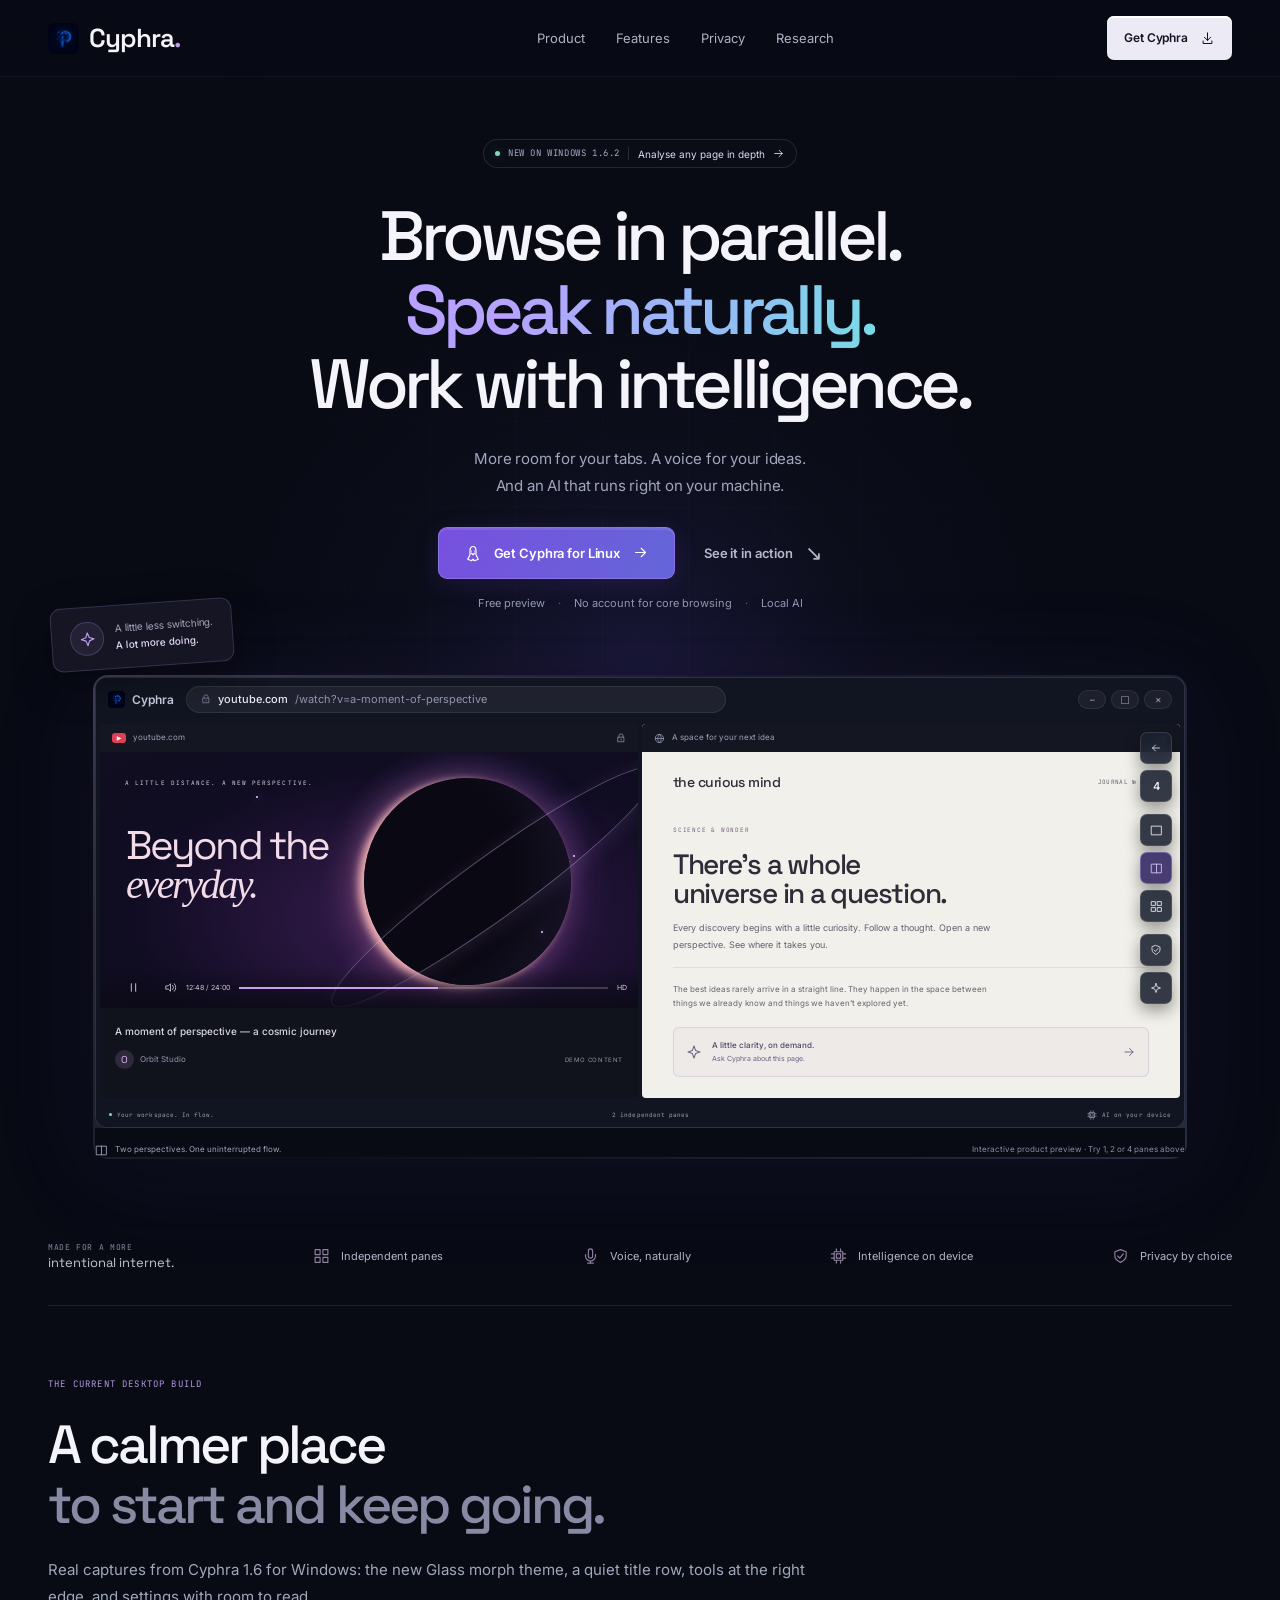
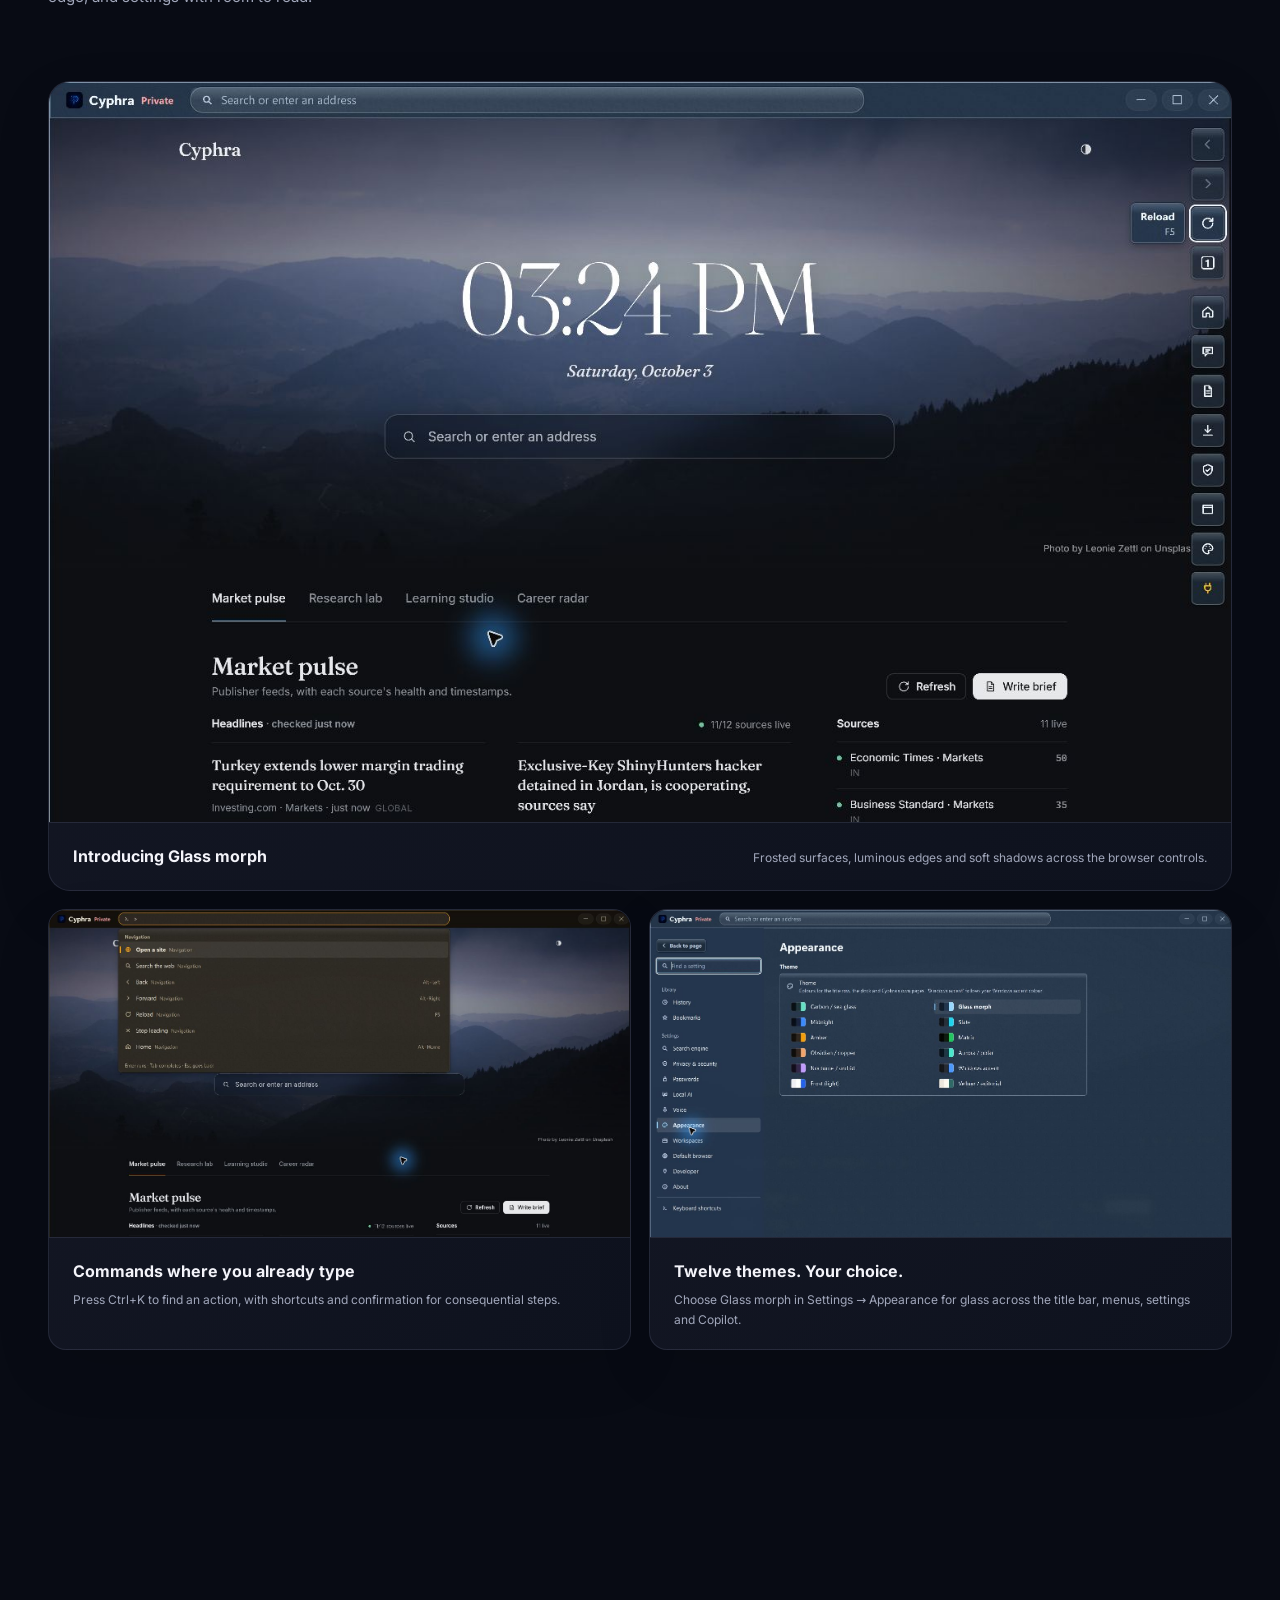
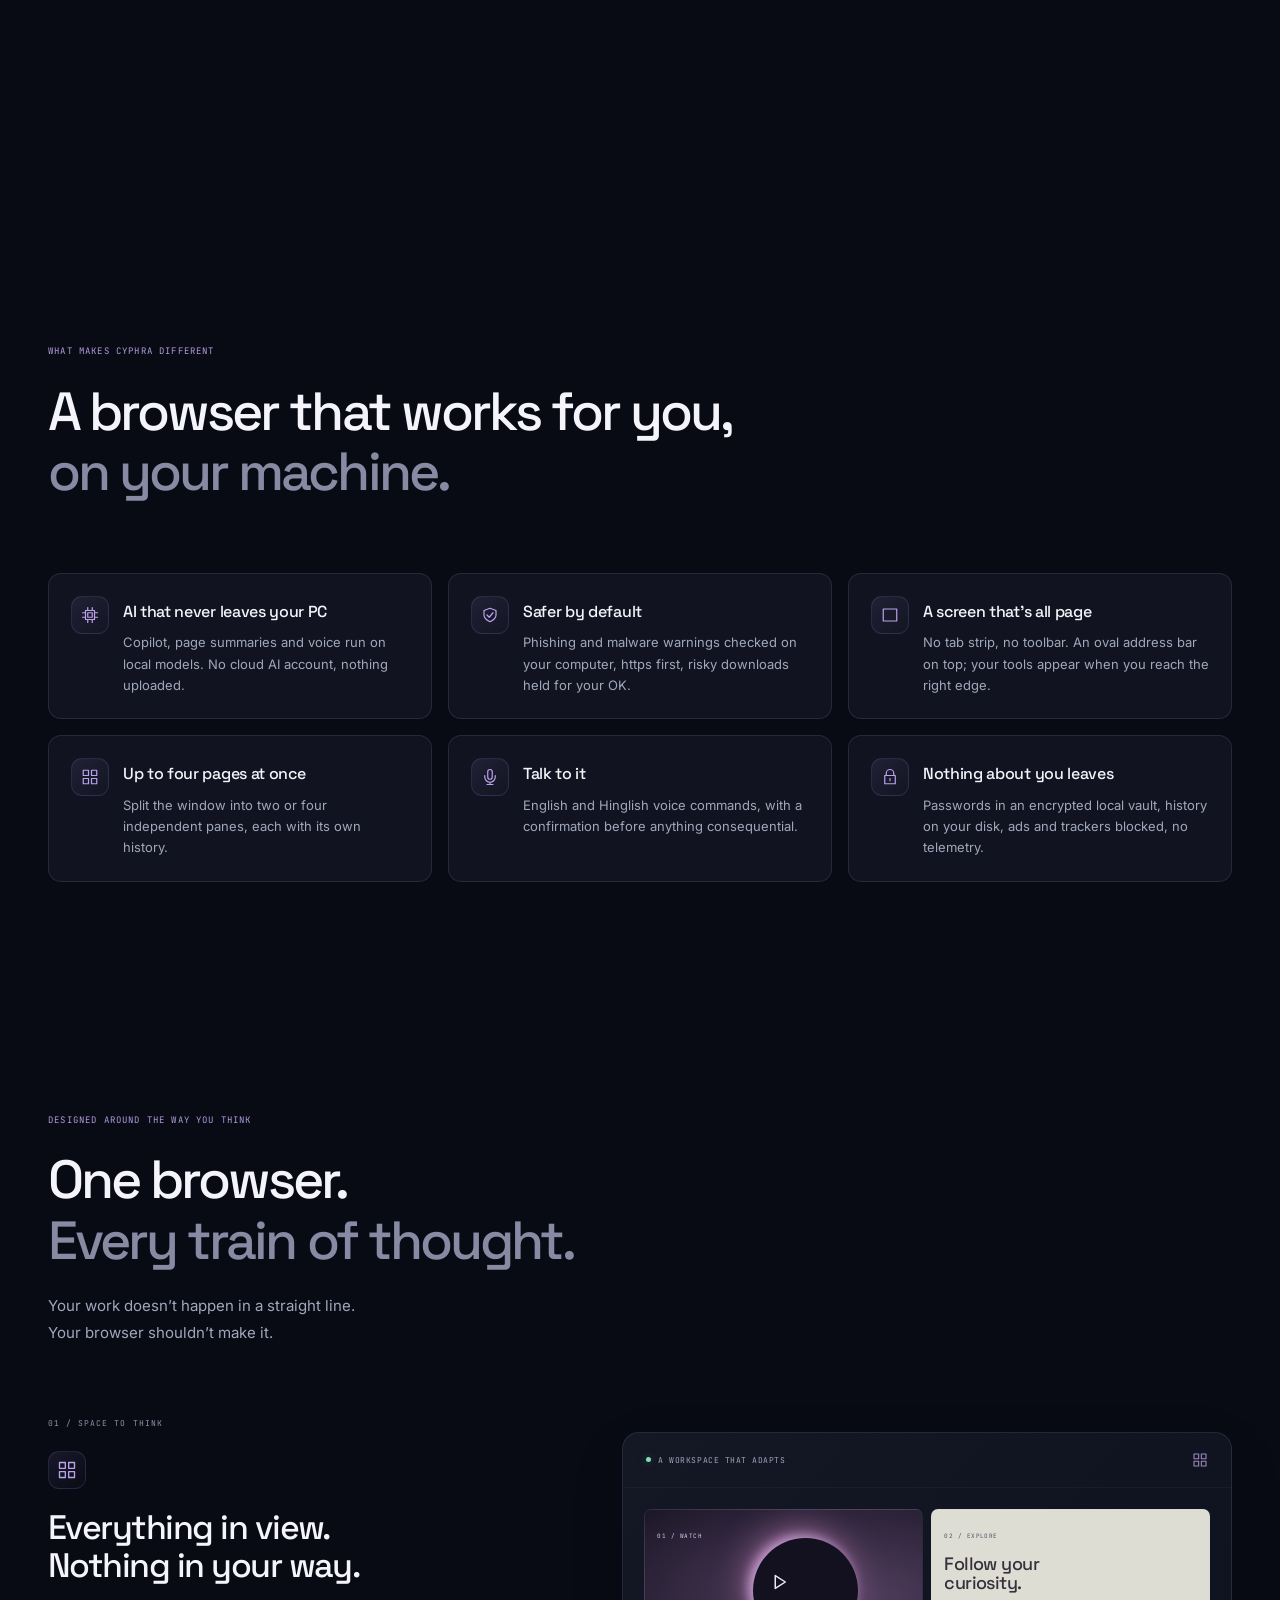
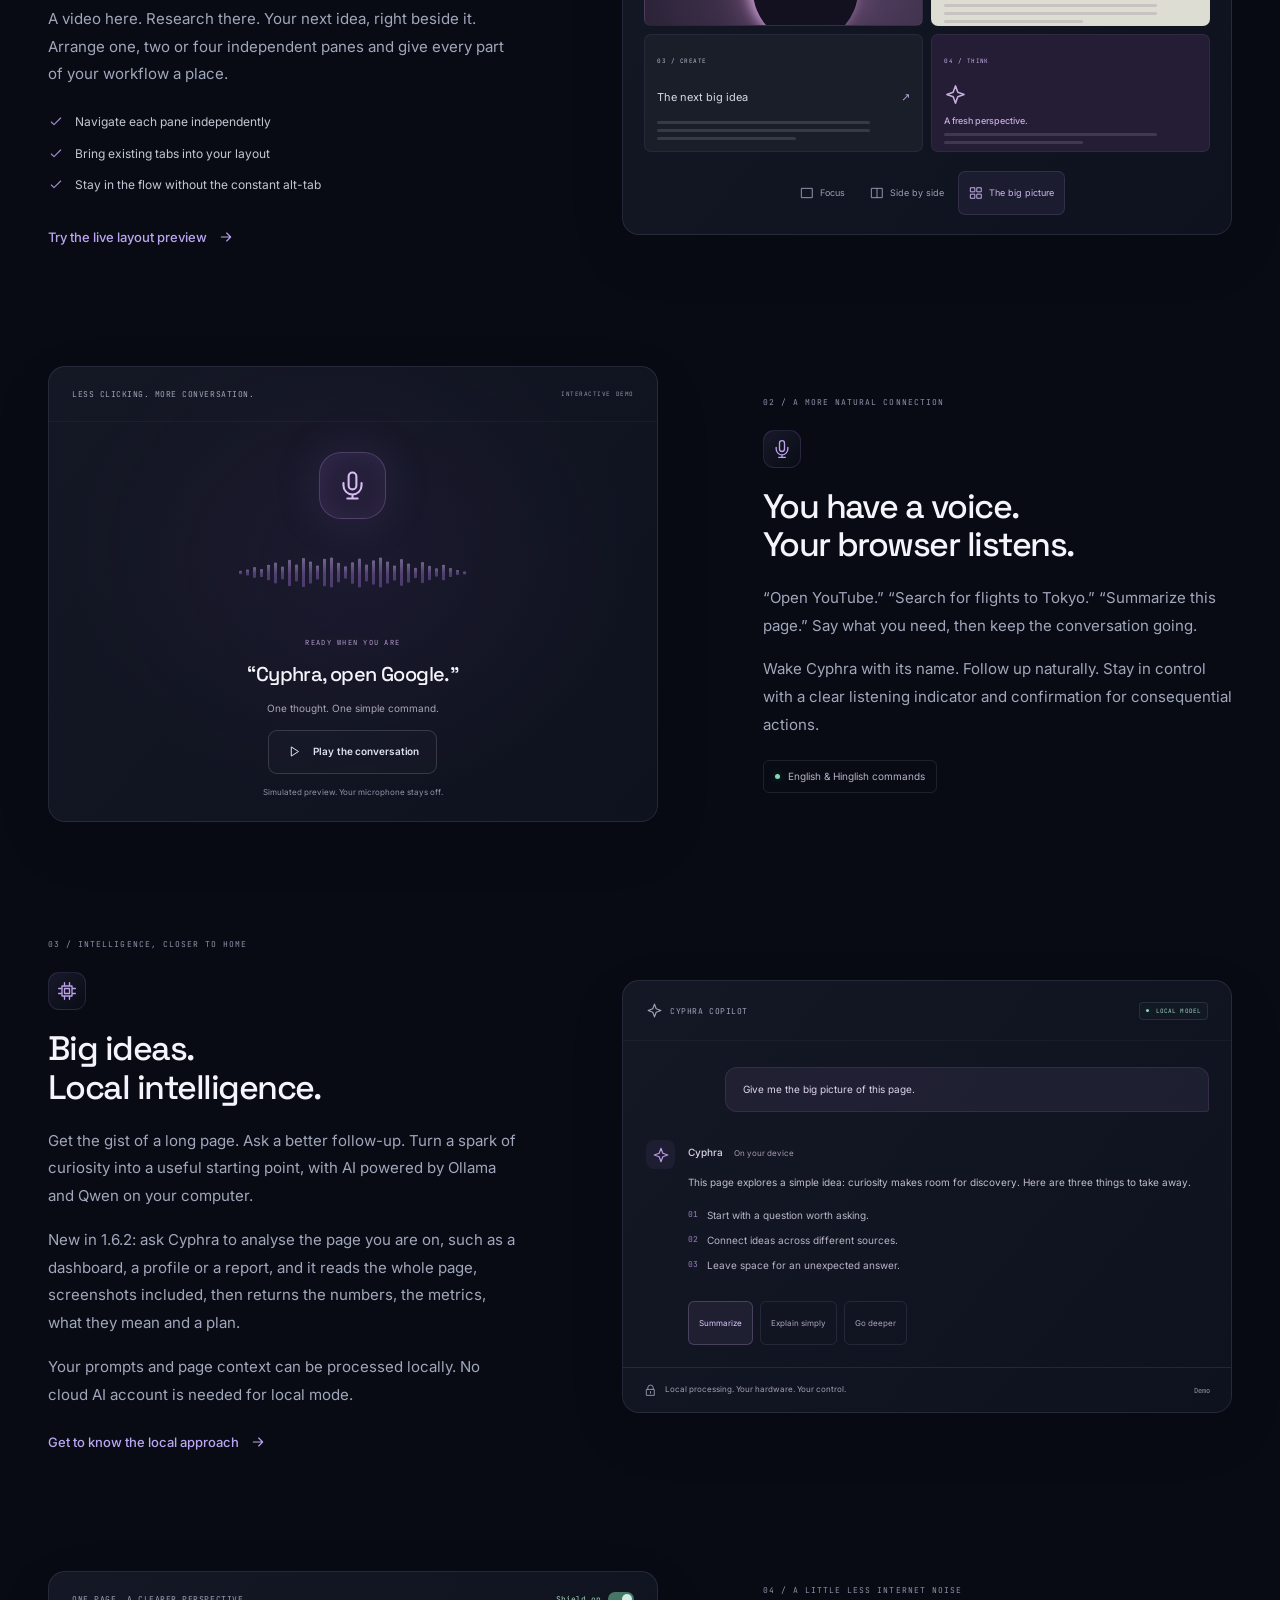
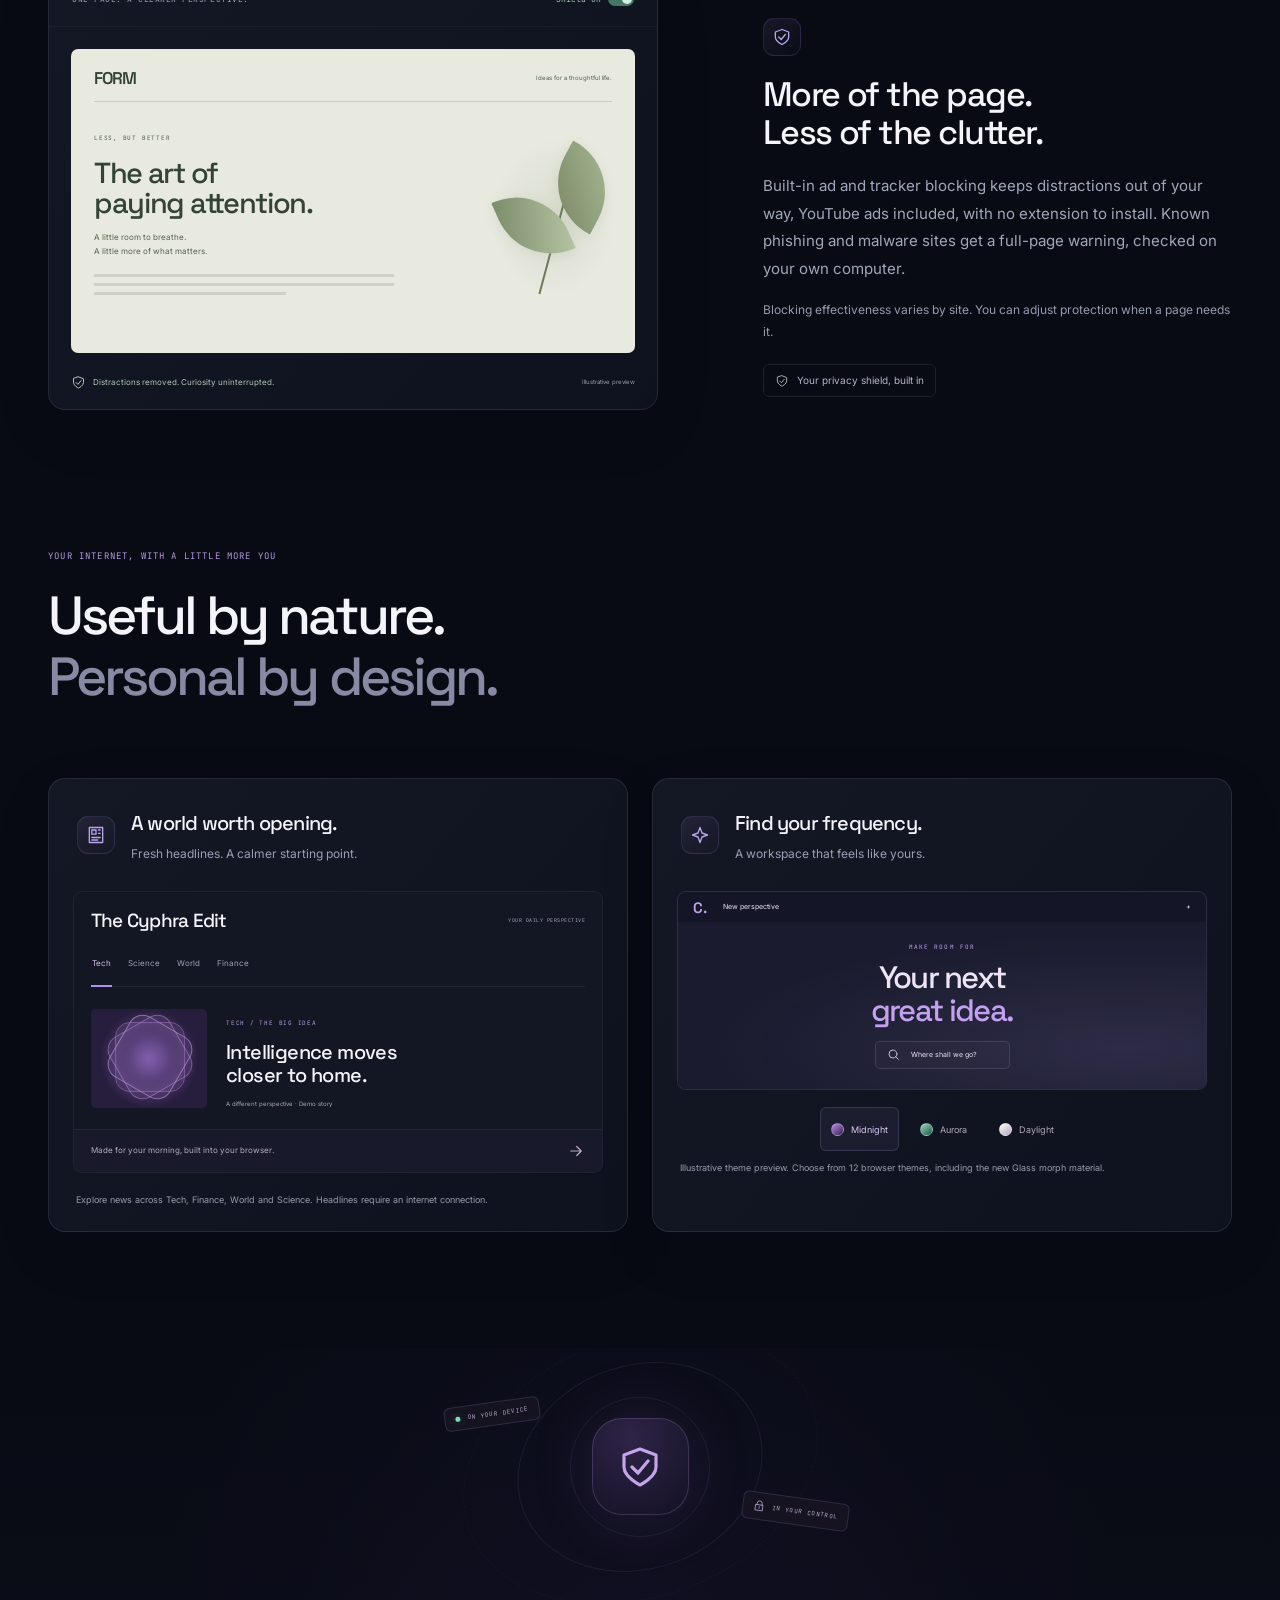
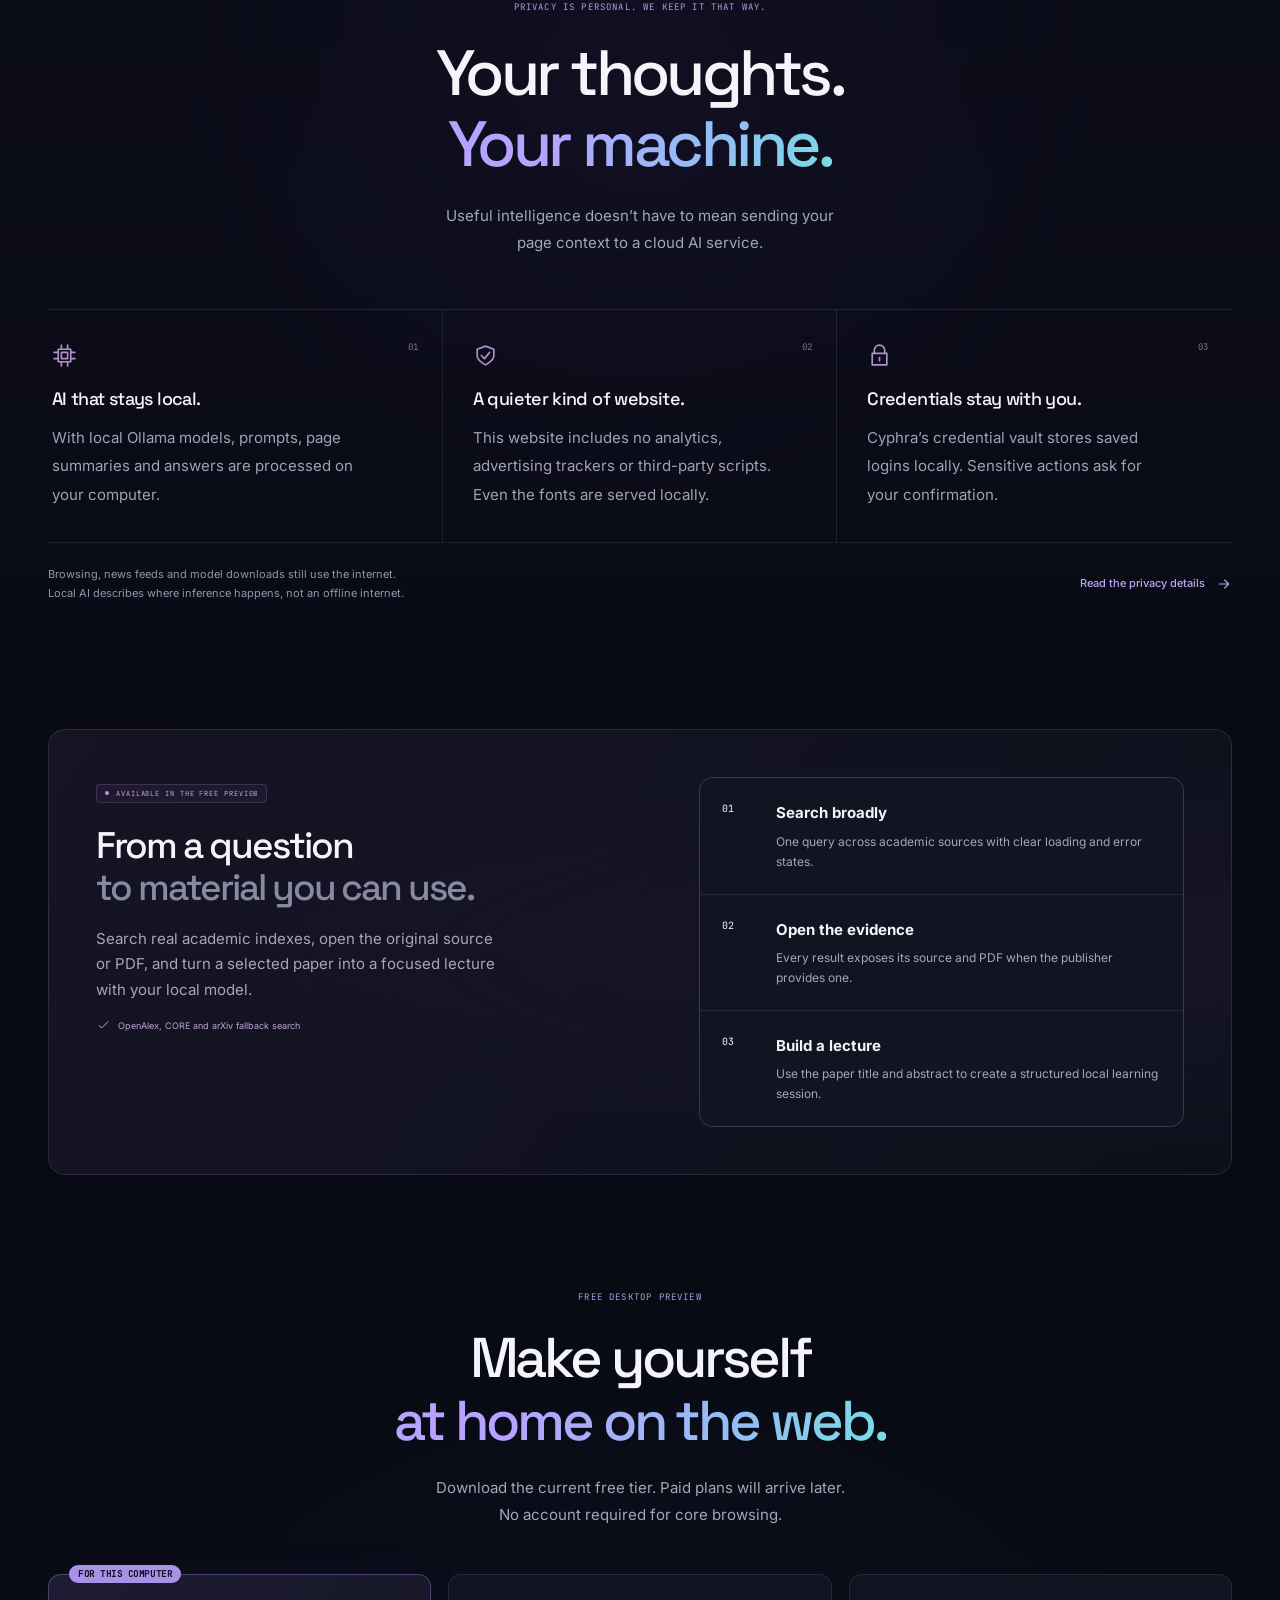
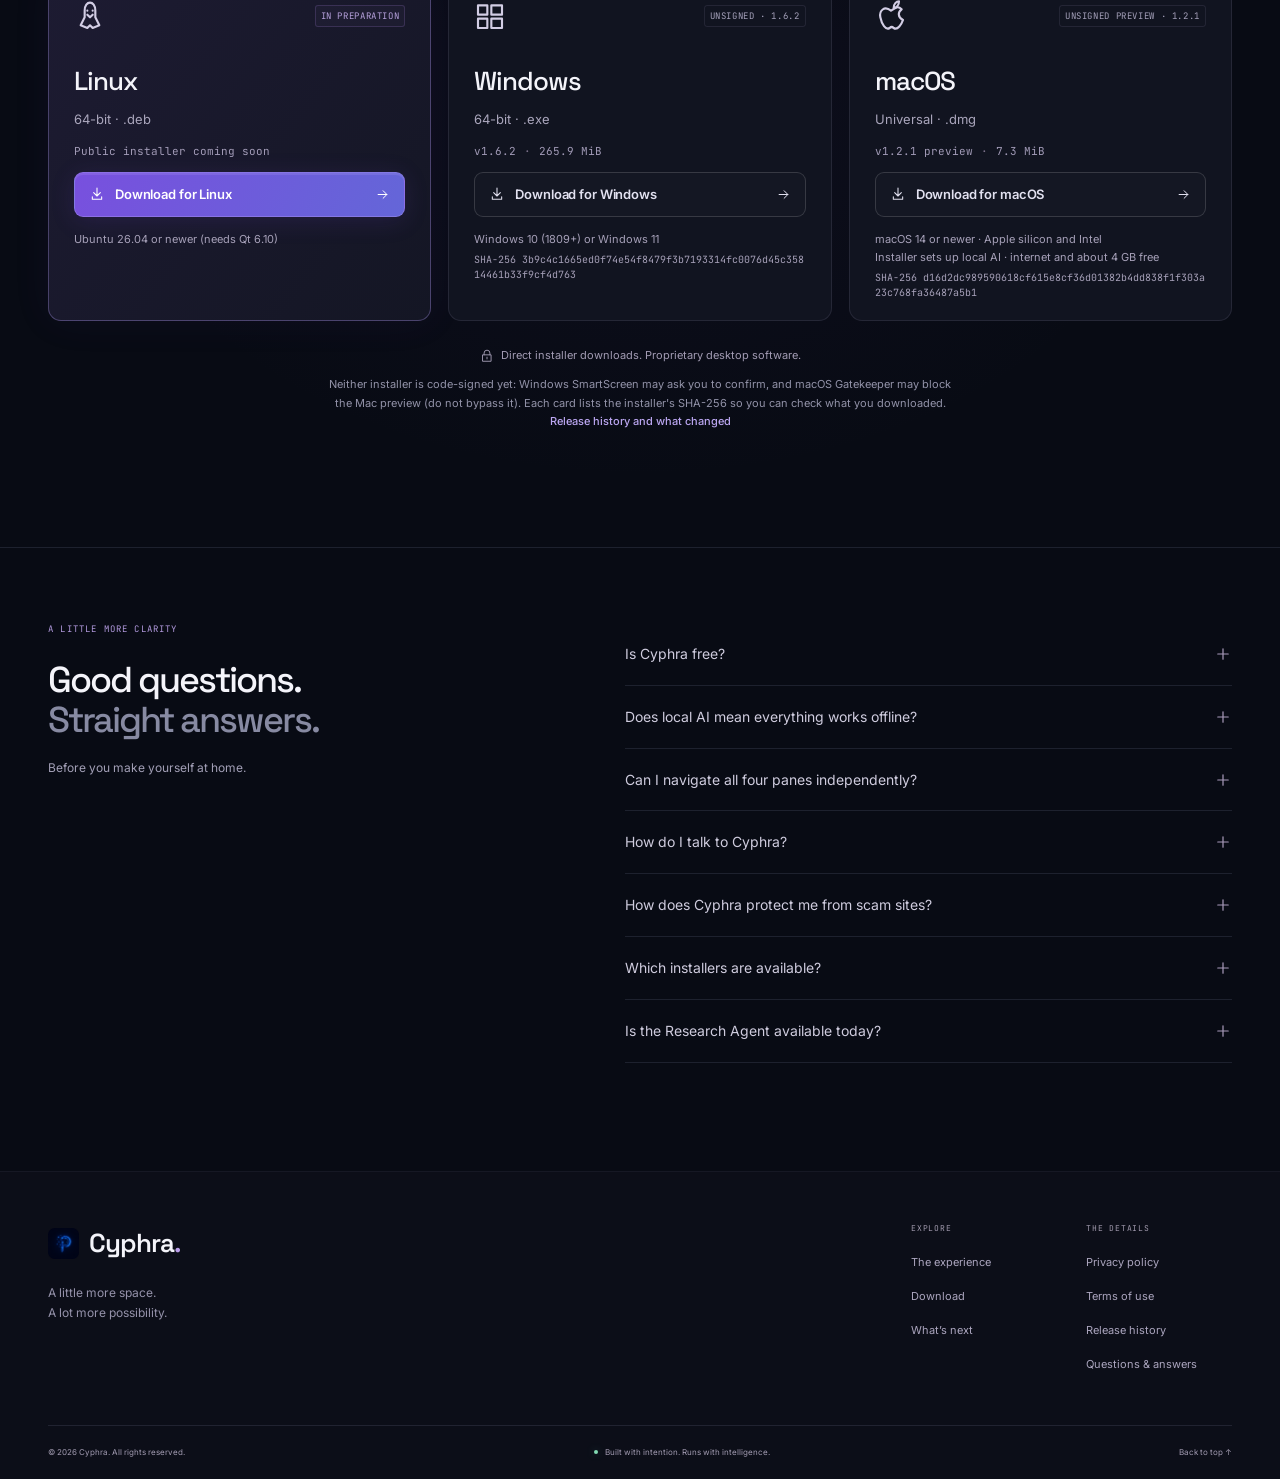
==== commit ac6dce53: "Cyphra Windows 1.6.2: deep page analysis with Qwen 3.8 Built from cyphra-website b3bf8bc with BASE_P" ====
--- a/cyphra/index.html
+++ b/cyphra/index.html
@@ -1,2 +1,2 @@
-<!DOCTYPE html><html lang="en"><head><meta charset="UTF-8"><meta name="viewport" content="width=device-width, initial-scale=1"><meta name="theme-color" content="#080b14"><meta name="description" content="Browse in parallel, navigate by voice, and think with local AI. Meet Cyphra, your desktop workspace for a more focused web."><meta property="og:type" content="website"><meta property="og:title" content="Cyphra — A browser with room for more."><meta property="og:description" content="Browse in parallel, navigate by voice, and think with local AI. Meet Cyphra, your desktop workspace for a more focused web."><meta property="og:image" content="https://yashsaxena5.github.io/cyphra/images/social-card.png"><link rel="canonical" href="https://yashsaxena5.github.io/cyphra/"><meta property="og:url" content="https://yashsaxena5.github.io/cyphra/"><meta property="og:image:width" content="1200"><meta property="og:image:height" content="630"><meta property="og:image:alt" content="Cyphra. Browse in parallel. Speak naturally. Work with intelligence."><meta name="twitter:card" content="summary_large_image"><meta name="referrer" content="strict-origin-when-cross-origin"><link rel="icon" type="image/svg+xml" href="/cyphra/favicon.svg"><link rel="icon" sizes="32x32" href="/cyphra/favicon.ico"><title>Cyphra — A browser with room for more.</title><link rel="stylesheet" href="/cyphra/_astro/Footer.CLxjuY34.css"></head><body id="top"><a href="#main" class="skip-link">Skip to content</a><header class="site-header"><div class="container nav-inner"><a href="/cyphra/" class="brand-link" aria-label="Cyphra home"><span class="brand"><img class="brand-mark" src="/cyphra/images/cyphra-icon.png" width="31" height="31" alt="" aria-hidden="true"><span>Cyphra<span class="brand-dot">.</span></span></span></a><nav id="primary-nav" class="primary-nav" aria-label="Main navigation"><a href="#screenshots">Product</a><a href="#features">Features</a><a href="#privacy">Privacy</a><a href="#research">Research</a></nav><div class="nav-actions"><a class="button button-small button-white" href="#download">Get Cyphra <svg class width="15" height="15" viewBox="0 0 24 24" fill="none" stroke="currentColor" stroke-width="1.6" stroke-linecap="round" stroke-linejoin="round" aria-hidden="true"><path d="M12 3v12m-5-5 5 5 5-5M5 16v4h14v-4"></path></svg></a><button class="menu-toggle icon-button" aria-label="Open navigation" aria-controls="primary-nav" aria-expanded="false"><svg class width="20" height="20" viewBox="0 0 24 24" fill="none" stroke="currentColor" stroke-width="1.6" stroke-linecap="round" stroke-linejoin="round" aria-hidden="true"><path d="M4 6h16M4 12h16M4 18h16"></path></svg></button></div></div></header><main id="main"><section class="hero" aria-labelledby="hero-title"><div class="hero-grid" aria-hidden="true"></div><div class="hero-ambient" aria-hidden="true"></div><div class="container hero-intro"><a class="announcement" href="#screenshots"><i class="status-dot"></i> NEW ON WINDOWS 1.6 <span>Meet Glass morph <svg class width="13" height="13" viewBox="0 0 24 24" fill="none" stroke="currentColor" stroke-width="1.6" stroke-linecap="round" stroke-linejoin="round" aria-hidden="true"><path d="M5 12h14m-6-6 6 6-6 6"></path></svg></span></a><h1 id="hero-title">Browse in parallel.<br><span class="gradient-text">Speak naturally.</span><br>Work with intelligence.</h1><p class="hero-copy">More room for your tabs. A voice for your ideas.<br class="desktop-break"> And an AI that runs right on your machine.</p><div class="hero-actions"><a class="button button-primary" href="#download" data-os-cta><span data-os-icon="default"><svg class width="18" height="18" viewBox="0 0 24 24" fill="none" stroke="currentColor" stroke-width="1.6" stroke-linecap="round" stroke-linejoin="round" aria-hidden="true"><path d="M12 3v12m-5-5 5 5 5-5M5 16v4h14v-4"></path></svg></span><span data-os-icon="windows" hidden><svg class width="18" height="18" viewBox="0 0 24 24" fill="none" stroke="currentColor" stroke-width="1.6" stroke-linecap="round" stroke-linejoin="round" aria-hidden="true"><path d="M3 4h7v7H3zM13 4h8v7h-8zM3 14h7v7H3zM13 14h8v7h-8z"></path></svg></span><span data-os-icon="macos" hidden><svg class width="18" height="18" viewBox="0 0 24 24" fill="none" stroke="currentColor" stroke-width="1.6" stroke-linecap="round" stroke-linejoin="round" aria-hidden="true"><path d="M14 6c0-3 2-5 4-5 0 3-2 5-4 5M12 8C7 4 3 8 4 13s4 10 7 8c1-1 2-1 3 0 3 2 6-3 7-6-4-2-4-6-1-8-3-3-5-1-8 1"></path></svg></span><span data-os-icon="linux" hidden><svg class width="18" height="18" viewBox="0 0 24 24" fill="none" stroke="currentColor" stroke-width="1.6" stroke-linecap="round" stroke-linejoin="round" aria-hidden="true"><path d="M8 8c0-8 8-8 8 0v5l3 6-5 2-2-2-2 2-5-2 3-6zM10 8h.01M14 8h.01m-4 3 2 2 2-2"></path></svg></span><span data-os-label>Download for free</span><svg class width="17" height="17" viewBox="0 0 24 24" fill="none" stroke="currentColor" stroke-width="1.6" stroke-linecap="round" stroke-linejoin="round" aria-hidden="true"><path d="M5 12h14m-6-6 6 6-6 6"></path></svg></a><a class="button button-quiet" href="#features">See it in action <span>↘</span></a></div><p class="hero-footnote">Free preview <span>·</span> No account for core browsing <span>·</span> Local AI</p></div><div class="container hero-product"><div class="product-orbit" aria-hidden="true"></div><div class="floating-note"><span class="note-orb"><svg class width="17" height="17" viewBox="0 0 24 24" fill="none" stroke="currentColor" stroke-width="1.6" stroke-linecap="round" stroke-linejoin="round" aria-hidden="true"><path d="m12 3 2.4 6.6L21 12l-6.6 2.4L12 21l-2.4-6.6L3 12l6.6-2.4z"></path></svg></span><span>A little less switching.<br><strong>A lot more doing.</strong></span></div><div id="hero-browser" class="browser-mockup" data-browser-demo data-panes="2" data-theme="midnight"><!-- The real 1.5 chrome: one slim title row (logo, oval address, window
-       buttons) and glass tiles on the right edge. No tab strip, no toolbar. --><div class="mock-title"><span class="mock-brand" aria-hidden="true"><span class="brand"><img class="brand-mark" src="/cyphra/images/cyphra-icon.png" width="31" height="31" alt="" aria-hidden="true"></span> Cyphra</span><span class="mock-oval" aria-hidden="true"><svg class width="10" height="10" viewBox="0 0 24 24" fill="none" stroke="currentColor" stroke-width="1.6" stroke-linecap="round" stroke-linejoin="round" aria-hidden="true"><path d="M7 10V7a5 5 0 0 1 10 0v3M5 10h14v11H5zM12 14v3"></path></svg> <b>youtube.com</b><span>/watch?v=a-moment-of-perspective</span></span><span class="mock-winbtns" aria-hidden="true"><i>−</i><i>□</i><i>×</i></span></div><div class="mock-stage"><div class="mock-dock"><span class="mock-tile" aria-hidden="true"><svg class width="12" height="12" viewBox="0 0 24 24" fill="none" stroke="currentColor" stroke-width="1.6" stroke-linecap="round" stroke-linejoin="round" aria-hidden="true"><path d="M5 12h14m-6-6 6 6-6 6"></path></svg></span><span class="mock-tile mock-tile-count" aria-hidden="true">4</span><div class="pane-switch" role="group" aria-label="Browser preview layout"><button class="mock-tile" data-pane-count="1" aria-label="Show one pane" aria-pressed="false"><svg class width="13" height="13" viewBox="0 0 24 24" fill="none" stroke="currentColor" stroke-width="1.6" stroke-linecap="round" stroke-linejoin="round" aria-hidden="true"><path d="M3 4h18v16H3z"></path></svg></button><button class="mock-tile" data-pane-count="2" aria-label="Show two panes" aria-pressed="true"><svg class width="13" height="13" viewBox="0 0 24 24" fill="none" stroke="currentColor" stroke-width="1.6" stroke-linecap="round" stroke-linejoin="round" aria-hidden="true"><path d="M3 4h18v16H3zM12 4v16"></path></svg></button><button class="mock-tile" data-pane-count="4" aria-label="Show four panes" aria-pressed="false"><svg class width="13" height="13" viewBox="0 0 24 24" fill="none" stroke="currentColor" stroke-width="1.6" stroke-linecap="round" stroke-linejoin="round" aria-hidden="true"><path d="M3 3h7v7H3zM14 3h7v7h-7zM3 14h7v7H3zM14 14h7v7h-7z"></path></svg></button></div><span class="mock-tile" aria-hidden="true"><svg class width="12" height="12" viewBox="0 0 24 24" fill="none" stroke="currentColor" stroke-width="1.6" stroke-linecap="round" stroke-linejoin="round" aria-hidden="true"><path d="m12 3 8 3v6c0 5-8 9-8 9s-8-4-8-9V6zM8 12l3 3 5-6"></path></svg></span><span class="mock-tile" aria-hidden="true"><svg class width="12" height="12" viewBox="0 0 24 24" fill="none" stroke="currentColor" stroke-width="1.6" stroke-linecap="round" stroke-linejoin="round" aria-hidden="true"><path d="m12 3 2.4 6.6L21 12l-6.6 2.4L12 21l-2.4-6.6L3 12l6.6-2.4z"></path></svg></span></div><div class="mock-content"><div class="mock-pane video-pane"><div class="pane-address"><span><span class="video-brand">▶</span> youtube.com</span><svg class width="10" height="10" viewBox="0 0 24 24" fill="none" stroke="currentColor" stroke-width="1.6" stroke-linecap="round" stroke-linejoin="round" aria-hidden="true"><path d="M7 10V7a5 5 0 0 1 10 0v3M5 10h14v11H5zM12 14v3"></path></svg></div><div class="video-surface"><div class="eclipse-art"><div class="eclipse-halo"></div><div class="eclipse-sphere"></div><div class="eclipse-orbit"></div><div class="eclipse-star s1"></div><div class="eclipse-star s2"></div><div class="eclipse-star s3"></div></div><div class="video-overline">A LITTLE DISTANCE. A NEW PERSPECTIVE.</div><div class="video-art-title">Beyond the<br><em>everyday.</em></div><div class="video-controls"><button class="demo-play" aria-label="Pause preview animation" aria-pressed="true"><svg class width="13" height="13" viewBox="0 0 24 24" fill="none" stroke="currentColor" stroke-width="1.6" stroke-linecap="round" stroke-linejoin="round" aria-hidden="true"><path d="M8 5v14M16 5v14"></path></svg></button><svg class width="13" height="13" viewBox="0 0 24 24" fill="none" stroke="currentColor" stroke-width="1.6" stroke-linecap="round" stroke-linejoin="round" aria-hidden="true"><path d="m4 9 4 0 4-4v14l-4-4H4zM16 8a6 6 0 0 1 0 8m3-11a10 10 0 0 1 0 14"></path></svg><span>12:48 / 24:00</span><div class="video-progress"><i></i></div><span>HD</span></div></div><div class="video-description"><strong>A moment of perspective — a cosmic journey</strong><p><span class="channel-dot">O</span> Orbit Studio <span class="demo-tag">Demo content</span></p></div></div><div class="mock-pane article-pane"><div class="pane-address"><span><svg class width="11" height="11" viewBox="0 0 24 24" fill="none" stroke="currentColor" stroke-width="1.6" stroke-linecap="round" stroke-linejoin="round" aria-hidden="true"><path d="M21 12a9 9 0 1 1-18 0 9 9 0 0 1 18 0M3 12h18M12 3c5 5 5 13 0 18-5-5-5-13 0-18"></path></svg> A space for your next idea</span><svg class width="10" height="10" viewBox="0 0 24 24" fill="none" stroke="currentColor" stroke-width="1.6" stroke-linecap="round" stroke-linejoin="round" aria-hidden="true"><path d="M7 10V7a5 5 0 0 1 10 0v3M5 10h14v11H5zM12 14v3"></path></svg></div><div class="article-content"><div class="article-brand">the curious mind<span>JOURNAL № 04</span></div><span class="micro-label">SCIENCE & WONDER</span><h3>There’s a whole<br>universe in a question.</h3><p>Every discovery begins with a little curiosity. Follow a thought. Open a new perspective. See where it takes you.</p><div class="article-divider"></div><p class="article-body">The best ideas rarely arrive in a straight line. They happen in the space between things we already know and things we haven’t explored yet.</p><div class="ai-inline"><svg class width="16" height="16" viewBox="0 0 24 24" fill="none" stroke="currentColor" stroke-width="1.6" stroke-linecap="round" stroke-linejoin="round" aria-hidden="true"><path d="m12 3 2.4 6.6L21 12l-6.6 2.4L12 21l-2.4-6.6L3 12l6.6-2.4z"></path></svg><div><strong>A little clarity, on demand.</strong><span>Ask Cyphra about this page.</span></div><svg class width="14" height="14" viewBox="0 0 24 24" fill="none" stroke="currentColor" stroke-width="1.6" stroke-linecap="round" stroke-linejoin="round" aria-hidden="true"><path d="M5 12h14m-6-6 6 6-6 6"></path></svg></div></div></div><div class="mock-pane notes-pane"><div class="pane-address"><span><svg class width="11" height="11" viewBox="0 0 24 24" fill="none" stroke="currentColor" stroke-width="1.6" stroke-linecap="round" stroke-linejoin="round" aria-hidden="true"><path d="M14 2H5v20h14V7zM14 2v5h5M8 12h8M8 16h6"></path></svg> Field notes</span><span>03</span></div><div class="note-content"><span class="micro-label">CONNECTING THE DOTS</span><h3>Room for the<br>next thought.</h3><ul><li><i></i> A new perspective</li><li><i></i> A question worth exploring</li><li><i></i> An idea to come back to</li></ul><div class="note-line"></div><div class="note-line short"></div></div></div><div class="mock-pane chat-pane"><div class="pane-address"><span><svg class width="11" height="11" viewBox="0 0 24 24" fill="none" stroke="currentColor" stroke-width="1.6" stroke-linecap="round" stroke-linejoin="round" aria-hidden="true"><path d="m12 3 2.4 6.6L21 12l-6.6 2.4L12 21l-2.4-6.6L3 12l6.6-2.4z"></path></svg> Cyphra AI</span><span class="local-tag">ON DEVICE</span></div><div class="chat-content"><div class="chat-user">Help me connect these ideas.</div><div class="chat-answer"><svg class width="17" height="17" viewBox="0 0 24 24" fill="none" stroke="currentColor" stroke-width="1.6" stroke-linecap="round" stroke-linejoin="round" aria-hidden="true"><path d="m12 3 2.4 6.6L21 12l-6.6 2.4L12 21l-2.4-6.6L3 12l6.6-2.4z"></path></svg><p>Let’s start with the big picture. What would you like to explore next?</p></div><div class="chat-input">Ask a follow-up <svg class width="14" height="14" viewBox="0 0 24 24" fill="none" stroke="currentColor" stroke-width="1.6" stroke-linecap="round" stroke-linejoin="round" aria-hidden="true"><path d="M5 12h14m-6-6 6 6-6 6"></path></svg></div></div></div></div></div><div class="browser-status"><span><i class="status-dot"></i> Your workspace. In flow.</span><span data-pane-label>2 independent panes</span><span><svg class width="10" height="10" viewBox="0 0 24 24" fill="none" stroke="currentColor" stroke-width="1.6" stroke-linecap="round" stroke-linejoin="round" aria-hidden="true"><path d="M6 6h12v12H6zM9 9h6v6H9zM9 2v4m6-4v4M9 18v4m6-4v4M2 9h4m-4 6h4m12-6h4m-4 6h4"></path></svg> AI on your device</span></div></div><div class="mockup-caption"><span><svg class width="13" height="13" viewBox="0 0 24 24" fill="none" stroke="currentColor" stroke-width="1.6" stroke-linecap="round" stroke-linejoin="round" aria-hidden="true"><path d="M3 4h18v16H3zM12 4v16"></path></svg> Two perspectives. One uninterrupted flow.</span><span>Interactive product preview · Try 1, 2 or 4 panes above</span></div></div><div class="container capability-strip"><span>MADE FOR A MORE<br><strong>intentional internet.</strong></span><div><svg class width="20" height="20" viewBox="0 0 24 24" fill="none" stroke="currentColor" stroke-width="1.6" stroke-linecap="round" stroke-linejoin="round" aria-hidden="true"><path d="M3 3h7v7H3zM14 3h7v7h-7zM3 14h7v7H3zM14 14h7v7h-7z"></path></svg><span>Independent panes</span></div><div><svg class width="20" height="20" viewBox="0 0 24 24" fill="none" stroke="currentColor" stroke-width="1.6" stroke-linecap="round" stroke-linejoin="round" aria-hidden="true"><path d="M9 5a3 3 0 0 1 6 0v7a3 3 0 0 1-6 0zM5 10v2a7 7 0 0 0 14 0v-2M12 19v3M8 22h8"></path></svg><span>Voice, naturally</span></div><div><svg class width="20" height="20" viewBox="0 0 24 24" fill="none" stroke="currentColor" stroke-width="1.6" stroke-linecap="round" stroke-linejoin="round" aria-hidden="true"><path d="M6 6h12v12H6zM9 9h6v6H9zM9 2v4m6-4v4M9 18v4m6-4v4M2 9h4m-4 6h4m12-6h4m-4 6h4"></path></svg><span>Intelligence on device</span></div><div><svg class width="20" height="20" viewBox="0 0 24 24" fill="none" stroke="currentColor" stroke-width="1.6" stroke-linecap="round" stroke-linejoin="round" aria-hidden="true"><path d="m12 3 8 3v6c0 5-8 9-8 9s-8-4-8-9V6zM8 12l3 3 5-6"></path></svg><span>Privacy by choice</span></div></div></section><section id="screenshots" class="section product-gallery" aria-labelledby="screenshots-title"><div class="container"><div class="section-heading reveal"><span class="eyebrow">THE CURRENT DESKTOP BUILD</span><h2 id="screenshots-title">A calmer place<br><span class="muted-heading">to start and keep going.</span></h2><p>Real captures from Cyphra 1.6 for Windows: the new Glass morph theme, a quiet title row, tools at the right edge, and settings with room to read.</p></div><figure class="gallery-lead visual-panel reveal"><img src="/cyphra/images/cyphra-windows-16-glass-morph.jpg" width="1437" height="900" alt="Cyphra 1.6 Glass morph theme with a frosted title bar and translucent right-edge glass tools" loading="eager"><figcaption><strong>Introducing Glass morph</strong><span>Frosted surfaces, luminous edges and soft shadows across the browser controls.</span></figcaption></figure><div class="gallery-pair"><figure class="visual-panel reveal"><img src="/cyphra/images/cyphra-windows-16-palette.jpg" width="1437" height="900" alt="Windows command palette showing navigation actions and their keyboard shortcuts" loading="lazy"><figcaption><strong>Commands where you already type</strong><span>Press Ctrl+K to find an action, with shortcuts and confirmation for consequential steps.</span></figcaption></figure><figure class="visual-panel reveal"><img src="/cyphra/images/cyphra-windows-16-glass-settings.jpg" width="1437" height="900" alt="Glass morph selected in the Windows appearance settings alongside the other eleven themes" loading="lazy"><figcaption><strong>Twelve themes. Your choice.</strong><span>Choose Glass morph in Settings → Appearance for glass across the title bar, menus, settings and Copilot.</span></figcaption></figure></div><div class="gallery-pair"><figure class="visual-panel reveal"><img src="/cyphra/images/cyphra-research.webp" width="1600" height="889" alt="Cyphra Research lab searching real academic papers" loading="lazy"><figcaption><strong>Research lab</strong><span>Search OpenAlex, CORE and arXiv; open sources, PDFs or build a lecture.</span></figcaption></figure><figure class="visual-panel reveal"><img src="/cyphra/images/cyphra-careers.webp" width="1600" height="836" alt="Cyphra Career radar with company portals and open role controls" loading="lazy"><figcaption><strong>Career radar</strong><span>Resolve employer portals and work through real application links.</span></figcaption></figure></div></div></section><section id="different" class="section different-section" aria-labelledby="different-title"><div class="container"><div class="section-heading reveal"><span class="eyebrow">WHAT MAKES CYPHRA DIFFERENT</span><h2 id="different-title">A browser that works for you,<br><span class="muted-heading">on your machine.</span></h2></div><ul class="different-grid reveal"><li><span class="feature-icon"><svg class width="18" height="18" viewBox="0 0 24 24" fill="none" stroke="currentColor" stroke-width="1.6" stroke-linecap="round" stroke-linejoin="round" aria-hidden="true"><path d="M6 6h12v12H6zM9 9h6v6H9zM9 2v4m6-4v4M9 18v4m6-4v4M2 9h4m-4 6h4m12-6h4m-4 6h4"></path></svg></span><div><h3>AI that never leaves your PC</h3><p>Copilot, page summaries and voice run on local models. No cloud AI account, nothing uploaded.</p></div></li><li><span class="feature-icon"><svg class width="18" height="18" viewBox="0 0 24 24" fill="none" stroke="currentColor" stroke-width="1.6" stroke-linecap="round" stroke-linejoin="round" aria-hidden="true"><path d="m12 3 8 3v6c0 5-8 9-8 9s-8-4-8-9V6zM8 12l3 3 5-6"></path></svg></span><div><h3>Safer by default</h3><p>Phishing and malware warnings checked on your computer, https first, risky downloads held for your OK.</p></div></li><li><span class="feature-icon"><svg class width="18" height="18" viewBox="0 0 24 24" fill="none" stroke="currentColor" stroke-width="1.6" stroke-linecap="round" stroke-linejoin="round" aria-hidden="true"><path d="M3 4h18v16H3z"></path></svg></span><div><h3>A screen that’s all page</h3><p>No tab strip, no toolbar. An oval address bar on top; your tools appear when you reach the right edge.</p></div></li><li><span class="feature-icon"><svg class width="18" height="18" viewBox="0 0 24 24" fill="none" stroke="currentColor" stroke-width="1.6" stroke-linecap="round" stroke-linejoin="round" aria-hidden="true"><path d="M3 3h7v7H3zM14 3h7v7h-7zM3 14h7v7H3zM14 14h7v7h-7z"></path></svg></span><div><h3>Up to four pages at once</h3><p>Split the window into two or four independent panes, each with its own history.</p></div></li><li><span class="feature-icon"><svg class width="18" height="18" viewBox="0 0 24 24" fill="none" stroke="currentColor" stroke-width="1.6" stroke-linecap="round" stroke-linejoin="round" aria-hidden="true"><path d="M9 5a3 3 0 0 1 6 0v7a3 3 0 0 1-6 0zM5 10v2a7 7 0 0 0 14 0v-2M12 19v3M8 22h8"></path></svg></span><div><h3>Talk to it</h3><p>English and Hinglish voice commands, with a confirmation before anything consequential.</p></div></li><li><span class="feature-icon"><svg class width="18" height="18" viewBox="0 0 24 24" fill="none" stroke="currentColor" stroke-width="1.6" stroke-linecap="round" stroke-linejoin="round" aria-hidden="true"><path d="M7 10V7a5 5 0 0 1 10 0v3M5 10h14v11H5zM12 14v3"></path></svg></span><div><h3>Nothing about you leaves</h3><p>Passwords in an encrypted local vault, history on your disk, ads and trackers blocked, no telemetry.</p></div></li></ul></div></section><section id="features" class="section features-section" aria-labelledby="features-title"><div class="container"><div class="section-heading reveal"><span class="eyebrow">DESIGNED AROUND THE WAY YOU THINK</span><h2 id="features-title">One browser.<br><span class="muted-heading">Every train of thought.</span></h2><p>Your work doesn’t happen in a straight line.<br>Your browser shouldn’t make it.</p></div><article class="feature-row reveal"><div class="feature-copy"><span class="feature-number">01 / SPACE TO THINK</span><div class="feature-icon"><svg class width="20" height="20" viewBox="0 0 24 24" fill="none" stroke="currentColor" stroke-width="1.6" stroke-linecap="round" stroke-linejoin="round" aria-hidden="true"><path d="M3 3h7v7H3zM14 3h7v7h-7zM3 14h7v7H3zM14 14h7v7h-7z"></path></svg></div><h3>Everything in view.<br>Nothing in your way.</h3><p>A video here. Research there. Your next idea, right beside it. Arrange one, two or four independent panes and give every part of your workflow a place.</p><ul class="feature-points"><li><svg class width="16" height="16" viewBox="0 0 24 24" fill="none" stroke="currentColor" stroke-width="1.6" stroke-linecap="round" stroke-linejoin="round" aria-hidden="true"><path d="m5 12 4 4L19 6"></path></svg> Navigate each pane independently</li><li><svg class width="16" height="16" viewBox="0 0 24 24" fill="none" stroke="currentColor" stroke-width="1.6" stroke-linecap="round" stroke-linejoin="round" aria-hidden="true"><path d="m5 12 4 4L19 6"></path></svg> Bring existing tabs into your layout</li><li><svg class width="16" height="16" viewBox="0 0 24 24" fill="none" stroke="currentColor" stroke-width="1.6" stroke-linecap="round" stroke-linejoin="round" aria-hidden="true"><path d="m5 12 4 4L19 6"></path></svg> Stay in the flow without the constant alt-tab</li></ul><a href="#hero-browser" class="text-link">Try the live layout preview <svg class width="16" height="16" viewBox="0 0 24 24" fill="none" stroke="currentColor" stroke-width="1.6" stroke-linecap="round" stroke-linejoin="round" aria-hidden="true"><path d="M5 12h14m-6-6 6 6-6 6"></path></svg></a></div><div class="layout-visual visual-panel" data-layout-visual data-layout="4"><div class="visual-panel-heading"><span><i class="status-dot"></i> A WORKSPACE THAT ADAPTS</span><svg class width="16" height="16" viewBox="0 0 24 24" fill="none" stroke="currentColor" stroke-width="1.6" stroke-linecap="round" stroke-linejoin="round" aria-hidden="true"><path d="M3 3h7v7H3zM14 3h7v7h-7zM3 14h7v7H3zM14 14h7v7h-7z"></path></svg></div><div class="mini-workspace"><div class="mini-cell mini-video"><span>01 / WATCH</span><div class="mini-planet"></div><svg class width="22" height="22" viewBox="0 0 24 24" fill="none" stroke="currentColor" stroke-width="1.6" stroke-linecap="round" stroke-linejoin="round" aria-hidden="true"><path d="m9 5 11 7-11 7z"></path></svg></div><div class="mini-cell mini-reading"><span>02 / EXPLORE</span><strong>Follow your<br>curiosity.</strong><i></i><i></i><i></i></div><div class="mini-cell mini-document"><span>03 / CREATE</span><div class="mini-doc-heading">The next big idea<span>↗</span></div><i></i><i></i><i></i></div><div class="mini-cell mini-ai"><span>04 / THINK</span><svg class width="23" height="23" viewBox="0 0 24 24" fill="none" stroke="currentColor" stroke-width="1.6" stroke-linecap="round" stroke-linejoin="round" aria-hidden="true"><path d="m12 3 2.4 6.6L21 12l-6.6 2.4L12 21l-2.4-6.6L3 12l6.6-2.4z"></path></svg><strong>A fresh perspective.</strong><i></i><i></i></div></div><div class="layout-options" role="group" aria-label="Workspace arrangement"><button data-layout-count="1" aria-pressed="false"><svg class width="14" height="14" viewBox="0 0 24 24" fill="none" stroke="currentColor" stroke-width="1.6" stroke-linecap="round" stroke-linejoin="round" aria-hidden="true"><path d="M3 4h18v16H3z"></path></svg> Focus</button><button data-layout-count="2" aria-pressed="false"><svg class width="14" height="14" viewBox="0 0 24 24" fill="none" stroke="currentColor" stroke-width="1.6" stroke-linecap="round" stroke-linejoin="round" aria-hidden="true"><path d="M3 4h18v16H3zM12 4v16"></path></svg> Side by side</button><button data-layout-count="4" aria-pressed="true"><svg class width="14" height="14" viewBox="0 0 24 24" fill="none" stroke="currentColor" stroke-width="1.6" stroke-linecap="round" stroke-linejoin="round" aria-hidden="true"><path d="M3 3h7v7H3zM14 3h7v7h-7zM3 14h7v7H3zM14 14h7v7h-7z"></path></svg> The big picture</button></div></div></article><article class="feature-row reverse reveal"><div class="feature-copy"><span class="feature-number">02 / A MORE NATURAL CONNECTION</span><div class="feature-icon"><svg class width="20" height="20" viewBox="0 0 24 24" fill="none" stroke="currentColor" stroke-width="1.6" stroke-linecap="round" stroke-linejoin="round" aria-hidden="true"><path d="M9 5a3 3 0 0 1 6 0v7a3 3 0 0 1-6 0zM5 10v2a7 7 0 0 0 14 0v-2M12 19v3M8 22h8"></path></svg></div><h3>You have a voice.<br>Your browser listens.</h3><p>“Open YouTube.” “Search for flights to Tokyo.” “Summarize this page.” Say what you need, then keep the conversation going.</p><p>Wake Cyphra with its name. Follow up naturally. Stay in control with a clear listening indicator and confirmation for consequential actions.</p><span class="inline-chip"><i class="status-dot"></i> English & Hinglish commands</span></div><div class="voice-visual visual-panel" data-voice-demo><div class="visual-panel-heading"><span>LESS CLICKING. MORE CONVERSATION.</span><span class="preview-label">INTERACTIVE DEMO</span></div><div class="voice-orb"><svg class width="31" height="31" viewBox="0 0 24 24" fill="none" stroke="currentColor" stroke-width="1.6" stroke-linecap="round" stroke-linejoin="round" aria-hidden="true"><path d="M9 5a3 3 0 0 1 6 0v7a3 3 0 0 1-6 0zM5 10v2a7 7 0 0 0 14 0v-2M12 19v3M8 22h8"></path></svg></div><div class="waveform" aria-hidden="true"><i style="--bar-height:9px;--delay:0s"></i><i style="--bar-height:15px;--delay:-0.07s"></i><i style="--bar-height:27px;--delay:-0.14s"></i><i style="--bar-height:20px;--delay:-0.21000000000000002s"></i><i style="--bar-height:39px;--delay:-0.28s"></i><i style="--bar-height:52px;--delay:-0.35000000000000003s"></i><i style="--bar-height:32px;--delay:-0.42000000000000004s"></i><i style="--bar-height:66px;--delay:-0.49000000000000005s"></i><i style="--bar-height:42px;--delay:-0.56s"></i><i style="--bar-height:73px;--delay:-0.6300000000000001s"></i><i style="--bar-height:55px;--delay:-0.7000000000000001s"></i><i style="--bar-height:35px;--delay:-0.77s"></i><i style="--bar-height:69px;--delay:-0.8400000000000001s"></i><i style="--bar-height:81px;--delay:-0.9100000000000001s"></i><i style="--bar-height:49px;--delay:-0.9800000000000001s"></i><i style="--bar-height:31px;--delay:-1.05s"></i><i style="--bar-height:54px;--delay:-1.12s"></i><i style="--bar-height:72px;--delay:-1.1900000000000002s"></i><i style="--bar-height:42px;--delay:-1.2600000000000002s"></i><i style="--bar-height:61px;--delay:-1.33s"></i><i style="--bar-height:80px;--delay:-1.4000000000000001s"></i><i style="--bar-height:55px;--delay:-1.4700000000000002s"></i><i style="--bar-height:38px;--delay:-1.54s"></i><i style="--bar-height:67px;--delay:-1.61s"></i><i style="--bar-height:48px;--delay:-1.6800000000000002s"></i><i style="--bar-height:26px;--delay:-1.7500000000000002s"></i><i style="--bar-height:53px;--delay:-1.8200000000000003s"></i><i style="--bar-height:36px;--delay:-1.8900000000000001s"></i><i style="--bar-height:21px;--delay:-1.9600000000000002s"></i><i style="--bar-height:39px;--delay:-2.0300000000000002s"></i><i style="--bar-height:23px;--delay:-2.1s"></i><i style="--bar-height:13px;--delay:-2.1700000000000004s"></i><i style="--bar-height:8px;--delay:-2.24s"></i></div><div class="voice-transcript" aria-live="polite"><span data-voice-status>READY WHEN YOU ARE</span><p data-voice-quote>“Cyphra, open Google.”</p><span data-voice-answer>One thought. One simple command.</span></div><button class="button button-outline demo-voice-button" data-voice-play><svg class width="15" height="15" viewBox="0 0 24 24" fill="none" stroke="currentColor" stroke-width="1.6" stroke-linecap="round" stroke-linejoin="round" aria-hidden="true"><path d="m9 5 11 7-11 7z"></path></svg> Play the conversation</button><p class="demo-note">Simulated preview. Your microphone stays off.</p></div></article><article class="feature-row reveal"><div class="feature-copy"><span class="feature-number">03 / INTELLIGENCE, CLOSER TO HOME</span><div class="feature-icon"><svg class width="20" height="20" viewBox="0 0 24 24" fill="none" stroke="currentColor" stroke-width="1.6" stroke-linecap="round" stroke-linejoin="round" aria-hidden="true"><path d="M6 6h12v12H6zM9 9h6v6H9zM9 2v4m6-4v4M9 18v4m6-4v4M2 9h4m-4 6h4m12-6h4m-4 6h4"></path></svg></div><h3>Big ideas.<br>Local intelligence.</h3><p>Get the gist of a long page. Ask a better follow-up. Turn a spark of curiosity into a useful starting point, with AI powered by Ollama and Qwen on your computer.</p><p>Your prompts and page context can be processed locally. No cloud AI account is needed for local mode.</p><a href="#privacy" class="text-link">Get to know the local approach <svg class width="16" height="16" viewBox="0 0 24 24" fill="none" stroke="currentColor" stroke-width="1.6" stroke-linecap="round" stroke-linejoin="round" aria-hidden="true"><path d="M5 12h14m-6-6 6 6-6 6"></path></svg></a></div><div class="ai-visual visual-panel" data-ai-demo><div class="visual-panel-heading"><span><svg class width="17" height="17" viewBox="0 0 24 24" fill="none" stroke="currentColor" stroke-width="1.6" stroke-linecap="round" stroke-linejoin="round" aria-hidden="true"><path d="m12 3 2.4 6.6L21 12l-6.6 2.4L12 21l-2.4-6.6L3 12l6.6-2.4z"></path></svg> CYPHRA COPILOT</span><span class="local-pill"><i class="status-dot"></i> LOCAL MODEL</span></div><div class="ai-user-message" data-ai-prompt>Give me the big picture of this page.</div><div class="ai-message"><span class="ai-avatar"><svg class width="18" height="18" viewBox="0 0 24 24" fill="none" stroke="currentColor" stroke-width="1.6" stroke-linecap="round" stroke-linejoin="round" aria-hidden="true"><path d="m12 3 2.4 6.6L21 12l-6.6 2.4L12 21l-2.4-6.6L3 12l6.6-2.4z"></path></svg></span><div><span class="ai-message-name">Cyphra <small>On your device</small></span><p data-ai-response>This page explores a simple idea: curiosity makes room for discovery. Here are three things to take away.</p><ol data-ai-points><li>Start with a question worth asking.</li><li>Connect ideas across different sources.</li><li>Leave space for an unexpected answer.</li></ol></div></div><div class="ai-prompt-chips"><button data-ai-choice="summary" aria-pressed="true">Summarize</button><button data-ai-choice="explain" aria-pressed="false">Explain simply</button><button data-ai-choice="questions" aria-pressed="false">Go deeper</button></div><div class="ai-footer"><svg class width="13" height="13" viewBox="0 0 24 24" fill="none" stroke="currentColor" stroke-width="1.6" stroke-linecap="round" stroke-linejoin="round" aria-hidden="true"><path d="M7 10V7a5 5 0 0 1 10 0v3M5 10h14v11H5zM12 14v3"></path></svg> Local processing. Your hardware. Your control.<span>Demo</span></div></div></article><article class="feature-row reverse reveal"><div class="feature-copy"><span class="feature-number">04 / A LITTLE LESS INTERNET NOISE</span><div class="feature-icon"><svg class width="20" height="20" viewBox="0 0 24 24" fill="none" stroke="currentColor" stroke-width="1.6" stroke-linecap="round" stroke-linejoin="round" aria-hidden="true"><path d="m12 3 8 3v6c0 5-8 9-8 9s-8-4-8-9V6zM8 12l3 3 5-6"></path></svg></div><h3>More of the page.<br>Less of the clutter.</h3><p>Built-in ad and tracker blocking keeps distractions out of your way, YouTube ads included, with no extension to install. Known phishing and malware sites get a full-page warning, checked on your own computer.</p><p class="small-copy">Blocking effectiveness varies by site. You can adjust protection when a page needs it.</p><div class="inline-chip"><svg class width="14" height="14" viewBox="0 0 24 24" fill="none" stroke="currentColor" stroke-width="1.6" stroke-linecap="round" stroke-linejoin="round" aria-hidden="true"><path d="m12 3 8 3v6c0 5-8 9-8 9s-8-4-8-9V6zM8 12l3 3 5-6"></path></svg> Your privacy shield, built in</div></div><div class="shield-visual visual-panel" data-block-demo data-blocked="true"><div class="visual-panel-heading"><span>ONE PAGE. A CLEARER PERSPECTIVE.</span><button class="shield-toggle" role="switch" aria-checked="true" aria-label="Preview ad and tracker blocking"><span>Shield on</span><i></i></button></div><div class="mock-news-site"><div class="fake-news-logo">FORM<span>Ideas for a thoughtful life.</span></div><div class="demo-ad"><span>ADVERTISEMENT</span><strong>Something you didn’t come here for.</strong></div><div class="clean-article"><div class="plant-art"><div></div><i></i><b></b></div><span class="micro-label">LESS, BUT BETTER</span><h4>The art of<br>paying attention.</h4><p>A little room to breathe.<br>A little more of what matters.</p><div class="text-lines"><i></i><i></i><i></i></div></div><div class="demo-ad bottom-ad">ANOTHER DISTRACTION</div></div><div class="shield-result"><svg class width="15" height="15" viewBox="0 0 24 24" fill="none" stroke="currentColor" stroke-width="1.6" stroke-linecap="round" stroke-linejoin="round" aria-hidden="true"><path d="m12 3 8 3v6c0 5-8 9-8 9s-8-4-8-9V6zM8 12l3 3 5-6"></path></svg><span data-block-result>Distractions removed. Curiosity uninterrupted.</span><small>Illustrative preview</small></div></div></article></div></section><section class="section personality-section" aria-labelledby="personality-title"><div class="container"><div class="section-heading reveal"><span class="eyebrow">YOUR INTERNET, WITH A LITTLE MORE YOU</span><h2 id="personality-title">Useful by nature.<br><span class="muted-heading">Personal by design.</span></h2></div><div class="personality-grid"><article class="news-feature visual-panel reveal" data-news-demo><div class="card-heading"><span class="feature-icon"><svg class width="20" height="20" viewBox="0 0 24 24" fill="none" stroke="currentColor" stroke-width="1.6" stroke-linecap="round" stroke-linejoin="round" aria-hidden="true"><path d="M4 3h16v18H4zM7 6h5v5H7zM15 6h2m-2 4h2M7 15h10M7 18h7"></path></svg></span><div><h3>A world worth opening.</h3><p>Fresh headlines. A calmer starting point.</p></div></div><div class="news-widget"><div class="news-widget-brand">The Cyphra Edit<span>YOUR DAILY PERSPECTIVE</span></div><div class="news-categories" role="group" aria-label="News preview category"><button data-news-category="Tech" aria-pressed="true">Tech</button><button data-news-category="Science" aria-pressed="false">Science</button><button data-news-category="World" aria-pressed="false">World</button><button data-news-category="Finance" aria-pressed="false">Finance</button></div><div class="news-lead"><div class="news-art"><span></span><i></i><b></b></div><div><span class="micro-label" data-news-kicker>TECH / THE BIG IDEA</span><h4 data-news-title>Intelligence moves closer to home.</h4><span class="news-read">A different perspective · Demo story</span></div></div><div class="news-bottom"><span>Made for your morning, built into your browser.</span><svg class width="18" height="18" viewBox="0 0 24 24" fill="none" stroke="currentColor" stroke-width="1.6" stroke-linecap="round" stroke-linejoin="round" aria-hidden="true"><path d="M5 12h14m-6-6 6 6-6 6"></path></svg></div></div><p class="card-footnote">Explore news across Tech, Finance, World and Science. Headlines require an internet connection.</p></article><article class="themes-feature visual-panel reveal" data-theme-showcase><div class="card-heading"><span class="feature-icon"><svg class width="20" height="20" viewBox="0 0 24 24" fill="none" stroke="currentColor" stroke-width="1.6" stroke-linecap="round" stroke-linejoin="round" aria-hidden="true"><path d="m12 3 2.4 6.6L21 12l-6.6 2.4L12 21l-2.4-6.6L3 12l6.6-2.4z"></path></svg></span><div><h3>Find your frequency.</h3><p>A workspace that feels like yours.</p></div></div><div class="theme-preview" data-preview-theme="midnight"><div class="theme-mini-nav"><span class="theme-mini-logo">C.</span><span>New perspective</span><i>+</i></div><div class="theme-mini-page"><span>MAKE ROOM FOR</span><strong>Your next<br><em>great idea.</em></strong><div class="theme-mini-search"><svg class width="12" height="12" viewBox="0 0 24 24" fill="none" stroke="currentColor" stroke-width="1.6" stroke-linecap="round" stroke-linejoin="round" aria-hidden="true"><path d="M15.5 15.5 21 21M18 10a8 8 0 1 1-16 0 8 8 0 0 1 16 0"></path></svg> Where shall we go?</div></div></div><div class="theme-options" role="group" aria-label="Preview a Cyphra theme"><button data-theme-choice="midnight" aria-pressed="true"><i class="swatch swatch-midnight"></i> Midnight</button><button data-theme-choice="aurora" aria-pressed="false"><i class="swatch swatch-aurora"></i> Aurora</button><button data-theme-choice="daylight" aria-pressed="false"><i class="swatch swatch-daylight"></i> Daylight</button></div><p class="card-footnote">Illustrative theme preview. Choose from 12 browser themes, including the new Glass morph material.</p></article></div></div></section><section id="privacy" class="section privacy-section" aria-labelledby="privacy-title"><div class="privacy-radial" aria-hidden="true"></div><div class="container"><div class="privacy-symbol reveal" aria-hidden="true"><div class="privacy-ring ring-one"></div><div class="privacy-ring ring-two"></div><div class="privacy-ring ring-three"></div><div class="shield-core"><svg class width="48" height="48" viewBox="0 0 24 24" fill="none" stroke="currentColor" stroke-width="1.6" stroke-linecap="round" stroke-linejoin="round" aria-hidden="true"><path d="m12 3 8 3v6c0 5-8 9-8 9s-8-4-8-9V6zM8 12l3 3 5-6"></path></svg></div><span class="orbit-label label-local"><i class="status-dot"></i> ON YOUR DEVICE</span><span class="orbit-label label-owned"><svg class width="12" height="12" viewBox="0 0 24 24" fill="none" stroke="currentColor" stroke-width="1.6" stroke-linecap="round" stroke-linejoin="round" aria-hidden="true"><path d="M7 10V7a5 5 0 0 1 10 0v3M5 10h14v11H5zM12 14v3"></path></svg> IN YOUR CONTROL</span></div><div class="section-heading centered reveal"><span class="eyebrow">PRIVACY IS PERSONAL. WE KEEP IT THAT WAY.</span><h2 id="privacy-title">Your thoughts.<br><span class="gradient-text">Your machine.</span></h2><p>Useful intelligence doesn’t have to mean sending your<br class="desktop-break"> page context to a cloud AI service.</p></div><div class="privacy-pillars reveal"><article><span>01</span><svg class width="25" height="25" viewBox="0 0 24 24" fill="none" stroke="currentColor" stroke-width="1.6" stroke-linecap="round" stroke-linejoin="round" aria-hidden="true"><path d="M6 6h12v12H6zM9 9h6v6H9zM9 2v4m6-4v4M9 18v4m6-4v4M2 9h4m-4 6h4m12-6h4m-4 6h4"></path></svg><h3>AI that stays local.</h3><p>With local Ollama models, prompts, page summaries and answers are processed on your computer.</p></article><article><span>02</span><svg class width="25" height="25" viewBox="0 0 24 24" fill="none" stroke="currentColor" stroke-width="1.6" stroke-linecap="round" stroke-linejoin="round" aria-hidden="true"><path d="m12 3 8 3v6c0 5-8 9-8 9s-8-4-8-9V6zM8 12l3 3 5-6"></path></svg><h3>A quieter kind of website.</h3><p>This website includes no analytics, advertising trackers or third-party scripts. Even the fonts are served locally.</p></article><article><span>03</span><svg class width="25" height="25" viewBox="0 0 24 24" fill="none" stroke="currentColor" stroke-width="1.6" stroke-linecap="round" stroke-linejoin="round" aria-hidden="true"><path d="M7 10V7a5 5 0 0 1 10 0v3M5 10h14v11H5zM12 14v3"></path></svg><h3>Credentials stay with you.</h3><p>Cyphra’s credential vault stores saved logins locally. Sensitive actions ask for your confirmation.</p></article></div><div class="privacy-fineprint"><p>Browsing, news feeds and model downloads still use the internet.<br>Local AI describes where inference happens, not an offline internet.</p><a class="text-link" href="/cyphra/privacy/">Read the privacy details <svg class width="16" height="16" viewBox="0 0 24 24" fill="none" stroke="currentColor" stroke-width="1.6" stroke-linecap="round" stroke-linejoin="round" aria-hidden="true"><path d="M5 12h14m-6-6 6 6-6 6"></path></svg></a></div></div></section><section id="research" class="section research-section" aria-labelledby="research-title"><div class="container research-inner visual-panel reveal"><div class="research-copy"><span class="soon-badge"><i></i> AVAILABLE IN THE FREE PREVIEW</span><h2 id="research-title">From a question<br><span class="muted-heading">to material you can use.</span></h2><p>Search real academic indexes, open the original source or PDF, and turn a selected paper into a focused lecture with your local model.</p><span class="research-status"><svg class width="15" height="15" viewBox="0 0 24 24" fill="none" stroke="currentColor" stroke-width="1.6" stroke-linecap="round" stroke-linejoin="round" aria-hidden="true"><path d="m5 12 4 4L19 6"></path></svg> OpenAlex, CORE and arXiv fallback search</span></div><div class="shipped-stack" aria-label="Research workflow"><article><span>01</span><div><strong>Search broadly</strong><p>One query across academic sources with clear loading and error states.</p></div></article><article><span>02</span><div><strong>Open the evidence</strong><p>Every result exposes its source and PDF when the publisher provides one.</p></div></article><article><span>03</span><div><strong>Build a lecture</strong><p>Use the paper title and abstract to create a structured local learning session.</p></div></article></div></div></section><section id="download" class="section download-section" aria-labelledby="download-title"><div class="container"><div class="section-heading centered reveal"><span class="eyebrow">FREE DESKTOP PREVIEW</span><h2 id="download-title">Make yourself<br><span class="gradient-text">at home on the web.</span></h2><p>Download the current free tier. Paid plans will arrive later.<br>No account required for core browsing.</p></div><div class="download-grid reveal"><article id="download-windows" data-platform="windows" class="download-card featured"><span class="for-you" data-for-you-label hidden>FOR THIS COMPUTER</span><div class="download-card-top"><svg class width="32" height="32" viewBox="0 0 24 24" fill="none" stroke="currentColor" stroke-width="1.6" stroke-linecap="round" stroke-linejoin="round" aria-hidden="true"><path d="M3 4h7v7H3zM13 4h8v7h-8zM3 14h7v7H3zM13 14h8v7h-8z"></path></svg><span class="release-state">UNSIGNED · 1.6.1</span></div><h3>Windows</h3><p>64-bit · .exe</p><div class="download-version">v1.6.1<span>·</span>265.9 MiB</div><a class="button button-primary" href="https://github.com/yashsaxena5/yashsaxena5.github.io/releases/download/cyphra-v1.6.1/CyphraSetup_v1.6.1.exe" data-download-platform="windows" data-release-url="https://github.com/yashsaxena5/yashsaxena5.github.io/releases/download/cyphra-v1.6.1/CyphraSetup_v1.6.1.exe" aria-label="Download for Windows"><svg class width="16" height="16" viewBox="0 0 24 24" fill="none" stroke="currentColor" stroke-width="1.6" stroke-linecap="round" stroke-linejoin="round" aria-hidden="true"><path d="M12 3v12m-5-5 5 5 5-5M5 16v4h14v-4"></path></svg> Download for Windows<svg class width="15" height="15" viewBox="0 0 24 24" fill="none" stroke="currentColor" stroke-width="1.6" stroke-linecap="round" stroke-linejoin="round" aria-hidden="true"><path d="M5 12h14m-6-6 6 6-6 6"></path></svg></a><p class="system-requirement">Windows 10 (1809+) or Windows 11<br><code>SHA-256 6e6776b786873b4ff4971dea783d445f08baa74cdcd73ec09eb302d939f48b3e</code></p></article><article id="download-macos" data-platform="macos" class="download-card"><span class="for-you" data-for-you-label hidden>FOR THIS COMPUTER</span><div class="download-card-top"><svg class width="32" height="32" viewBox="0 0 24 24" fill="none" stroke="currentColor" stroke-width="1.6" stroke-linecap="round" stroke-linejoin="round" aria-hidden="true"><path d="M14 6c0-3 2-5 4-5 0 3-2 5-4 5M12 8C7 4 3 8 4 13s4 10 7 8c1-1 2-1 3 0 3 2 6-3 7-6-4-2-4-6-1-8-3-3-5-1-8 1"></path></svg><span class="release-state">UNSIGNED PREVIEW · 1.2.1</span></div><h3>macOS</h3><p>Universal · .dmg</p><div class="download-version">v1.2.1 preview<span>·</span>7.3 MiB</div><a class="button button-outline" href="https://yashsaxena5.github.io/downloads/Cyphra-1.2.1-preview.dmg" data-download-platform="macos" data-release-url="https://yashsaxena5.github.io/downloads/Cyphra-1.2.1-preview.dmg" aria-label="Download for macOS"><svg class width="16" height="16" viewBox="0 0 24 24" fill="none" stroke="currentColor" stroke-width="1.6" stroke-linecap="round" stroke-linejoin="round" aria-hidden="true"><path d="M12 3v12m-5-5 5 5 5-5M5 16v4h14v-4"></path></svg> Download for macOS<svg class width="15" height="15" viewBox="0 0 24 24" fill="none" stroke="currentColor" stroke-width="1.6" stroke-linecap="round" stroke-linejoin="round" aria-hidden="true"><path d="M5 12h14m-6-6 6 6-6 6"></path></svg></a><p class="system-requirement">macOS 14 or newer · Apple silicon and Intel<br>Installer sets up local AI · internet and about 4 GB free<br><code>SHA-256 d16d2dc989590618cf615e8cf36d01382b4dd838f1f303a23c768fa36487a5b1</code></p></article><article id="download-linux" data-platform="linux" class="download-card"><span class="for-you" data-for-you-label hidden>FOR THIS COMPUTER</span><div class="download-card-top"><svg class width="32" height="32" viewBox="0 0 24 24" fill="none" stroke="currentColor" stroke-width="1.6" stroke-linecap="round" stroke-linejoin="round" aria-hidden="true"><path d="M8 8c0-8 8-8 8 0v5l3 6-5 2-2-2-2 2-5-2 3-6zM10 8h.01M14 8h.01m-4 3 2 2 2-2"></path></svg><span class="release-state">IN PREPARATION</span></div><h3>Linux</h3><p>64-bit · .deb</p><div class="download-version">Public installer coming soon</div><a class="button button-outline" href="#download-linux" data-download-platform="linux" data-release-url aria-label="Download for Linux — view availability"><svg class width="16" height="16" viewBox="0 0 24 24" fill="none" stroke="currentColor" stroke-width="1.6" stroke-linecap="round" stroke-linejoin="round" aria-hidden="true"><path d="M12 3v12m-5-5 5 5 5-5M5 16v4h14v-4"></path></svg> Download for Linux<svg class width="15" height="15" viewBox="0 0 24 24" fill="none" stroke="currentColor" stroke-width="1.6" stroke-linecap="round" stroke-linejoin="round" aria-hidden="true"><path d="M5 12h14m-6-6 6 6-6 6"></path></svg></a><p class="system-requirement">Ubuntu 26.04 or newer (needs Qt 6.10)</p></article></div><div class="download-notes"><span><svg class width="14" height="14" viewBox="0 0 24 24" fill="none" stroke="currentColor" stroke-width="1.6" stroke-linecap="round" stroke-linejoin="round" aria-hidden="true"><path d="M7 10V7a5 5 0 0 1 10 0v3M5 10h14v11H5zM12 14v3"></path></svg> Direct installer downloads. Proprietary desktop software.</span><p>Neither installer is code-signed yet: Windows SmartScreen may ask you to confirm, and macOS Gatekeeper may block the Mac preview (do not bypass it). Each card lists the installer's SHA-256 so you can check what you downloaded. <a class="text-link" href="/cyphra/releases/">Release history and what changed</a></p></div></div></section><dialog id="download-dialog" aria-labelledby="download-dialog-title" aria-describedby="download-dialog-description"><div class="dialog-top"><span class="eyebrow">CYPHRA DOWNLOADS</span><button class="icon-button" data-close-dialog aria-label="Close download details"><svg class width="20" height="20" viewBox="0 0 24 24" fill="none" stroke="currentColor" stroke-width="1.6" stroke-linecap="round" stroke-linejoin="round" aria-hidden="true"><path d="m6 6 12 12M6 18 18 6"></path></svg></button></div><span class="dialog-download-icon"><svg class width="29" height="29" viewBox="0 0 24 24" fill="none" stroke="currentColor" stroke-width="1.6" stroke-linecap="round" stroke-linejoin="round" aria-hidden="true"><path d="M12 3v12m-5-5 5 5 5-5M5 16v4h14v-4"></path></svg></span><h2 id="download-dialog-title">Download Cyphra</h2><p id="download-dialog-description"></p><div class="checksum-block" hidden><span>WINDOWS RELEASE SHA-256</span><code id="checksum-value"></code><button class="text-link" data-copy-checksum><svg class width="14" height="14" viewBox="0 0 24 24" fill="none" stroke="currentColor" stroke-width="1.6" stroke-linecap="round" stroke-linejoin="round" aria-hidden="true"><path d="M8 8h12v13H8zM4 16H2V2h13v2"></path></svg> Copy checksum</button><span id="checksum-status" role="status"></span></div><button class="button button-primary" data-close-dialog>Got it <svg class width="16" height="16" viewBox="0 0 24 24" fill="none" stroke="currentColor" stroke-width="1.6" stroke-linecap="round" stroke-linejoin="round" aria-hidden="true"><path d="m5 12 4 4L19 6"></path></svg></button></dialog><section id="faq" class="section faq-section" aria-labelledby="faq-title"><div class="container faq-layout"><div class="reveal"><span class="eyebrow">A LITTLE MORE CLARITY</span><h2 id="faq-title">Good questions.<br><span class="muted-heading">Straight answers.</span></h2><p>Before you make yourself at home.</p></div><div class="faq-list reveal"><details><summary>Is Cyphra free?<svg class width="18" height="18" viewBox="0 0 24 24" fill="none" stroke="currentColor" stroke-width="1.6" stroke-linecap="round" stroke-linejoin="round" aria-hidden="true"><path d="M12 5v14M5 12h14"></path></svg></summary><p>Yes. Cyphra is free to use, and core browsing does not require an account. Local AI runs with Ollama on your own hardware. The macOS installer downloads and verifies the runtime and starter model for you.</p></details><details><summary>Does local AI mean everything works offline?<svg class width="18" height="18" viewBox="0 0 24 24" fill="none" stroke="currentColor" stroke-width="1.6" stroke-linecap="round" stroke-linejoin="round" aria-hidden="true"><path d="M12 5v14M5 12h14"></path></svg></summary><p>Local model inference can run on your computer once Ollama and a model are installed. Websites, live news, searches and initial model downloads still require a network connection.</p></details><details><summary>Can I navigate all four panes independently?<svg class width="18" height="18" viewBox="0 0 24 24" fill="none" stroke="currentColor" stroke-width="1.6" stroke-linecap="round" stroke-linejoin="round" aria-hidden="true"><path d="M12 5v14M5 12h14"></path></svg></summary><p>Yes. Each pane can display and navigate a different page, and existing tabs can be arranged into a split layout. Panes share the browser profile, so they are not isolated login sessions.</p></details><details><summary>How do I talk to Cyphra?<svg class width="18" height="18" viewBox="0 0 24 24" fill="none" stroke="currentColor" stroke-width="1.6" stroke-linecap="round" stroke-linejoin="round" aria-hidden="true"><path d="M12 5v14M5 12h14"></path></svg></summary><p>Enable voice in the browser and use the wake word “Cyphra,” then say a command such as “navigate to google.com.” Voice availability depends on your platform, microphone permissions and installed speech model. The Windows and macOS voice paths are verified implementations.</p></details><details><summary>How does Cyphra protect me from scam sites?<svg class width="18" height="18" viewBox="0 0 24 24" fill="none" stroke="currentColor" stroke-width="1.6" stroke-linecap="round" stroke-linejoin="round" aria-hidden="true"><path d="M12 5v14M5 12h14"></path></svg></summary><p>It checks each address against public lists of live phishing and malware sites that are downloaded to your PC, so the addresses you visit are never sent anywhere. A match shows a full-page warning. It also tries https first, refuses broken certificates and holds risky downloads for your OK. The lists catch known-bad sites, not every dangerous one.</p></details><details><summary>Which installers are available?<svg class width="18" height="18" viewBox="0 0 24 24" fill="none" stroke="currentColor" stroke-width="1.6" stroke-linecap="round" stroke-linejoin="round" aria-hidden="true"><path d="M12 5v14M5 12h14"></path></svg></summary><p>Windows 1.5.0 and a macOS 1.2.1 developer preview. Neither is code-signed yet, so Windows SmartScreen may ask you to confirm and macOS Gatekeeper may block the preview. The Linux package remains in preparation.</p></details><details><summary>Is the Research Agent available today?<svg class width="18" height="18" viewBox="0 0 24 24" fill="none" stroke="currentColor" stroke-width="1.6" stroke-linecap="round" stroke-linejoin="round" aria-hidden="true"><path d="M12 5v14M5 12h14"></path></svg></summary><p>Not yet. Autonomous multi-site research is in development and is not included in the current release. The website shows a concept preview of the planned experience.</p></details></div></div></section></main><footer class="site-footer"><div class="container footer-main"><div><a href="/cyphra/" class="brand-link" aria-label="Cyphra home"><span class="brand"><img class="brand-mark" src="/cyphra/images/cyphra-icon.png" width="31" height="31" alt="" aria-hidden="true"><span>Cyphra<span class="brand-dot">.</span></span></span></a><p>A little more space.<br>A lot more possibility.</p></div><nav aria-label="Footer navigation"><div><span>EXPLORE</span><a href="/cyphra/#features">The experience</a><a href="/cyphra/#download">Download</a><a href="/cyphra/#research">What’s next</a></div><div><span>THE DETAILS</span><a href="/cyphra/privacy/">Privacy policy</a><a href="/cyphra/terms/">Terms of use</a><a href="/cyphra/releases/">Release history</a><a href="/cyphra/#faq">Questions & answers</a></div></nav></div><div class="container footer-bottom"><span>© 2026 Cyphra. All rights reserved.</span><span><i class="status-dot"></i> Built with intention. Runs with intelligence.</span><a href="#top">Back to top ↑</a></div></footer><script type="module" src="/cyphra/_astro/Layout.astro_astro_type_script_index_0_lang.DH0PscvX.js"></script></body></html>+<!DOCTYPE html><html lang="en"><head><meta charset="UTF-8"><meta name="viewport" content="width=device-width, initial-scale=1"><meta name="theme-color" content="#080b14"><meta name="description" content="Browse in parallel, navigate by voice, and think with local AI. Meet Cyphra, your desktop workspace for a more focused web."><meta property="og:type" content="website"><meta property="og:title" content="Cyphra — A browser with room for more."><meta property="og:description" content="Browse in parallel, navigate by voice, and think with local AI. Meet Cyphra, your desktop workspace for a more focused web."><meta property="og:image" content="https://yashsaxena5.github.io/cyphra/images/social-card.png"><link rel="canonical" href="https://yashsaxena5.github.io/cyphra/"><meta property="og:url" content="https://yashsaxena5.github.io/cyphra/"><meta property="og:image:width" content="1200"><meta property="og:image:height" content="630"><meta property="og:image:alt" content="Cyphra. Browse in parallel. Speak naturally. Work with intelligence."><meta name="twitter:card" content="summary_large_image"><meta name="referrer" content="strict-origin-when-cross-origin"><link rel="icon" type="image/svg+xml" href="/cyphra/favicon.svg"><link rel="icon" sizes="32x32" href="/cyphra/favicon.ico"><title>Cyphra — A browser with room for more.</title><link rel="stylesheet" href="/cyphra/_astro/Footer.BgytM6Uz.css"></head><body id="top"><a href="#main" class="skip-link">Skip to content</a><header class="site-header"><div class="container nav-inner"><a href="/cyphra/" class="brand-link" aria-label="Cyphra home"><span class="brand"><img class="brand-mark" src="/cyphra/images/cyphra-icon.png" width="31" height="31" alt="" aria-hidden="true"><span>Cyphra<span class="brand-dot">.</span></span></span></a><nav id="primary-nav" class="primary-nav" aria-label="Main navigation"><a href="#screenshots">Product</a><a href="#features">Features</a><a href="#privacy">Privacy</a><a href="#research">Research</a></nav><div class="nav-actions"><a class="button button-small button-white" href="#download">Get Cyphra <svg class width="15" height="15" viewBox="0 0 24 24" fill="none" stroke="currentColor" stroke-width="1.6" stroke-linecap="round" stroke-linejoin="round" aria-hidden="true"><path d="M12 3v12m-5-5 5 5 5-5M5 16v4h14v-4"></path></svg></a><button class="menu-toggle icon-button" aria-label="Open navigation" aria-controls="primary-nav" aria-expanded="false"><svg class width="20" height="20" viewBox="0 0 24 24" fill="none" stroke="currentColor" stroke-width="1.6" stroke-linecap="round" stroke-linejoin="round" aria-hidden="true"><path d="M4 6h16M4 12h16M4 18h16"></path></svg></button></div></div></header><main id="main"><section class="hero" aria-labelledby="hero-title"><div class="hero-grid" aria-hidden="true"></div><div class="hero-ambient" aria-hidden="true"></div><div class="container hero-intro"><a class="announcement" href="#features"><i class="status-dot"></i> NEW ON WINDOWS 1.6.2 <span>Analyse any page in depth <svg class width="13" height="13" viewBox="0 0 24 24" fill="none" stroke="currentColor" stroke-width="1.6" stroke-linecap="round" stroke-linejoin="round" aria-hidden="true"><path d="M5 12h14m-6-6 6 6-6 6"></path></svg></span></a><h1 id="hero-title">Browse in parallel.<br><span class="gradient-text">Speak naturally.</span><br>Work with intelligence.</h1><p class="hero-copy">More room for your tabs. A voice for your ideas.<br class="desktop-break"> And an AI that runs right on your machine.</p><div class="hero-actions"><a class="button button-primary" href="#download" data-os-cta><span data-os-icon="default"><svg class width="18" height="18" viewBox="0 0 24 24" fill="none" stroke="currentColor" stroke-width="1.6" stroke-linecap="round" stroke-linejoin="round" aria-hidden="true"><path d="M12 3v12m-5-5 5 5 5-5M5 16v4h14v-4"></path></svg></span><span data-os-icon="windows" hidden><svg class width="18" height="18" viewBox="0 0 24 24" fill="none" stroke="currentColor" stroke-width="1.6" stroke-linecap="round" stroke-linejoin="round" aria-hidden="true"><path d="M3 4h7v7H3zM13 4h8v7h-8zM3 14h7v7H3zM13 14h8v7h-8z"></path></svg></span><span data-os-icon="macos" hidden><svg class width="18" height="18" viewBox="0 0 24 24" fill="none" stroke="currentColor" stroke-width="1.6" stroke-linecap="round" stroke-linejoin="round" aria-hidden="true"><path d="M14 6c0-3 2-5 4-5 0 3-2 5-4 5M12 8C7 4 3 8 4 13s4 10 7 8c1-1 2-1 3 0 3 2 6-3 7-6-4-2-4-6-1-8-3-3-5-1-8 1"></path></svg></span><span data-os-icon="linux" hidden><svg class width="18" height="18" viewBox="0 0 24 24" fill="none" stroke="currentColor" stroke-width="1.6" stroke-linecap="round" stroke-linejoin="round" aria-hidden="true"><path d="M8 8c0-8 8-8 8 0v5l3 6-5 2-2-2-2 2-5-2 3-6zM10 8h.01M14 8h.01m-4 3 2 2 2-2"></path></svg></span><span data-os-label>Download for free</span><svg class width="17" height="17" viewBox="0 0 24 24" fill="none" stroke="currentColor" stroke-width="1.6" stroke-linecap="round" stroke-linejoin="round" aria-hidden="true"><path d="M5 12h14m-6-6 6 6-6 6"></path></svg></a><a class="button button-quiet" href="#features">See it in action <span>↘</span></a></div><p class="hero-footnote">Free preview <span>·</span> No account for core browsing <span>·</span> Local AI</p></div><div class="container hero-product"><div class="product-orbit" aria-hidden="true"></div><div class="floating-note"><span class="note-orb"><svg class width="17" height="17" viewBox="0 0 24 24" fill="none" stroke="currentColor" stroke-width="1.6" stroke-linecap="round" stroke-linejoin="round" aria-hidden="true"><path d="m12 3 2.4 6.6L21 12l-6.6 2.4L12 21l-2.4-6.6L3 12l6.6-2.4z"></path></svg></span><span>A little less switching.<br><strong>A lot more doing.</strong></span></div><div id="hero-browser" class="browser-mockup" data-browser-demo data-panes="2" data-theme="midnight"><!-- The real 1.5 chrome: one slim title row (logo, oval address, window
+       buttons) and glass tiles on the right edge. No tab strip, no toolbar. --><div class="mock-title"><span class="mock-brand" aria-hidden="true"><span class="brand"><img class="brand-mark" src="/cyphra/images/cyphra-icon.png" width="31" height="31" alt="" aria-hidden="true"></span> Cyphra</span><span class="mock-oval" aria-hidden="true"><svg class width="10" height="10" viewBox="0 0 24 24" fill="none" stroke="currentColor" stroke-width="1.6" stroke-linecap="round" stroke-linejoin="round" aria-hidden="true"><path d="M7 10V7a5 5 0 0 1 10 0v3M5 10h14v11H5zM12 14v3"></path></svg> <b>youtube.com</b><span>/watch?v=a-moment-of-perspective</span></span><span class="mock-winbtns" aria-hidden="true"><i>−</i><i>□</i><i>×</i></span></div><div class="mock-stage"><div class="mock-dock"><span class="mock-tile" aria-hidden="true"><svg class width="12" height="12" viewBox="0 0 24 24" fill="none" stroke="currentColor" stroke-width="1.6" stroke-linecap="round" stroke-linejoin="round" aria-hidden="true"><path d="M5 12h14m-6-6 6 6-6 6"></path></svg></span><span class="mock-tile mock-tile-count" aria-hidden="true">4</span><div class="pane-switch" role="group" aria-label="Browser preview layout"><button class="mock-tile" data-pane-count="1" aria-label="Show one pane" aria-pressed="false"><svg class width="13" height="13" viewBox="0 0 24 24" fill="none" stroke="currentColor" stroke-width="1.6" stroke-linecap="round" stroke-linejoin="round" aria-hidden="true"><path d="M3 4h18v16H3z"></path></svg></button><button class="mock-tile" data-pane-count="2" aria-label="Show two panes" aria-pressed="true"><svg class width="13" height="13" viewBox="0 0 24 24" fill="none" stroke="currentColor" stroke-width="1.6" stroke-linecap="round" stroke-linejoin="round" aria-hidden="true"><path d="M3 4h18v16H3zM12 4v16"></path></svg></button><button class="mock-tile" data-pane-count="4" aria-label="Show four panes" aria-pressed="false"><svg class width="13" height="13" viewBox="0 0 24 24" fill="none" stroke="currentColor" stroke-width="1.6" stroke-linecap="round" stroke-linejoin="round" aria-hidden="true"><path d="M3 3h7v7H3zM14 3h7v7h-7zM3 14h7v7H3zM14 14h7v7h-7z"></path></svg></button></div><span class="mock-tile" aria-hidden="true"><svg class width="12" height="12" viewBox="0 0 24 24" fill="none" stroke="currentColor" stroke-width="1.6" stroke-linecap="round" stroke-linejoin="round" aria-hidden="true"><path d="m12 3 8 3v6c0 5-8 9-8 9s-8-4-8-9V6zM8 12l3 3 5-6"></path></svg></span><span class="mock-tile" aria-hidden="true"><svg class width="12" height="12" viewBox="0 0 24 24" fill="none" stroke="currentColor" stroke-width="1.6" stroke-linecap="round" stroke-linejoin="round" aria-hidden="true"><path d="m12 3 2.4 6.6L21 12l-6.6 2.4L12 21l-2.4-6.6L3 12l6.6-2.4z"></path></svg></span></div><div class="mock-content"><div class="mock-pane video-pane"><div class="pane-address"><span><span class="video-brand">▶</span> youtube.com</span><svg class width="10" height="10" viewBox="0 0 24 24" fill="none" stroke="currentColor" stroke-width="1.6" stroke-linecap="round" stroke-linejoin="round" aria-hidden="true"><path d="M7 10V7a5 5 0 0 1 10 0v3M5 10h14v11H5zM12 14v3"></path></svg></div><div class="video-surface"><div class="eclipse-art"><div class="eclipse-halo"></div><div class="eclipse-sphere"></div><div class="eclipse-orbit"></div><div class="eclipse-star s1"></div><div class="eclipse-star s2"></div><div class="eclipse-star s3"></div></div><div class="video-overline">A LITTLE DISTANCE. A NEW PERSPECTIVE.</div><div class="video-art-title">Beyond the<br><em>everyday.</em></div><div class="video-controls"><button class="demo-play" aria-label="Pause preview animation" aria-pressed="true"><svg class width="13" height="13" viewBox="0 0 24 24" fill="none" stroke="currentColor" stroke-width="1.6" stroke-linecap="round" stroke-linejoin="round" aria-hidden="true"><path d="M8 5v14M16 5v14"></path></svg></button><svg class width="13" height="13" viewBox="0 0 24 24" fill="none" stroke="currentColor" stroke-width="1.6" stroke-linecap="round" stroke-linejoin="round" aria-hidden="true"><path d="m4 9 4 0 4-4v14l-4-4H4zM16 8a6 6 0 0 1 0 8m3-11a10 10 0 0 1 0 14"></path></svg><span>12:48 / 24:00</span><div class="video-progress"><i></i></div><span>HD</span></div></div><div class="video-description"><strong>A moment of perspective — a cosmic journey</strong><p><span class="channel-dot">O</span> Orbit Studio <span class="demo-tag">Demo content</span></p></div></div><div class="mock-pane article-pane"><div class="pane-address"><span><svg class width="11" height="11" viewBox="0 0 24 24" fill="none" stroke="currentColor" stroke-width="1.6" stroke-linecap="round" stroke-linejoin="round" aria-hidden="true"><path d="M21 12a9 9 0 1 1-18 0 9 9 0 0 1 18 0M3 12h18M12 3c5 5 5 13 0 18-5-5-5-13 0-18"></path></svg> A space for your next idea</span><svg class width="10" height="10" viewBox="0 0 24 24" fill="none" stroke="currentColor" stroke-width="1.6" stroke-linecap="round" stroke-linejoin="round" aria-hidden="true"><path d="M7 10V7a5 5 0 0 1 10 0v3M5 10h14v11H5zM12 14v3"></path></svg></div><div class="article-content"><div class="article-brand">the curious mind<span>JOURNAL № 04</span></div><span class="micro-label">SCIENCE & WONDER</span><h3>There’s a whole<br>universe in a question.</h3><p>Every discovery begins with a little curiosity. Follow a thought. Open a new perspective. See where it takes you.</p><div class="article-divider"></div><p class="article-body">The best ideas rarely arrive in a straight line. They happen in the space between things we already know and things we haven’t explored yet.</p><div class="ai-inline"><svg class width="16" height="16" viewBox="0 0 24 24" fill="none" stroke="currentColor" stroke-width="1.6" stroke-linecap="round" stroke-linejoin="round" aria-hidden="true"><path d="m12 3 2.4 6.6L21 12l-6.6 2.4L12 21l-2.4-6.6L3 12l6.6-2.4z"></path></svg><div><strong>A little clarity, on demand.</strong><span>Ask Cyphra about this page.</span></div><svg class width="14" height="14" viewBox="0 0 24 24" fill="none" stroke="currentColor" stroke-width="1.6" stroke-linecap="round" stroke-linejoin="round" aria-hidden="true"><path d="M5 12h14m-6-6 6 6-6 6"></path></svg></div></div></div><div class="mock-pane notes-pane"><div class="pane-address"><span><svg class width="11" height="11" viewBox="0 0 24 24" fill="none" stroke="currentColor" stroke-width="1.6" stroke-linecap="round" stroke-linejoin="round" aria-hidden="true"><path d="M14 2H5v20h14V7zM14 2v5h5M8 12h8M8 16h6"></path></svg> Field notes</span><span>03</span></div><div class="note-content"><span class="micro-label">CONNECTING THE DOTS</span><h3>Room for the<br>next thought.</h3><ul><li><i></i> A new perspective</li><li><i></i> A question worth exploring</li><li><i></i> An idea to come back to</li></ul><div class="note-line"></div><div class="note-line short"></div></div></div><div class="mock-pane chat-pane"><div class="pane-address"><span><svg class width="11" height="11" viewBox="0 0 24 24" fill="none" stroke="currentColor" stroke-width="1.6" stroke-linecap="round" stroke-linejoin="round" aria-hidden="true"><path d="m12 3 2.4 6.6L21 12l-6.6 2.4L12 21l-2.4-6.6L3 12l6.6-2.4z"></path></svg> Cyphra AI</span><span class="local-tag">ON DEVICE</span></div><div class="chat-content"><div class="chat-user">Help me connect these ideas.</div><div class="chat-answer"><svg class width="17" height="17" viewBox="0 0 24 24" fill="none" stroke="currentColor" stroke-width="1.6" stroke-linecap="round" stroke-linejoin="round" aria-hidden="true"><path d="m12 3 2.4 6.6L21 12l-6.6 2.4L12 21l-2.4-6.6L3 12l6.6-2.4z"></path></svg><p>Let’s start with the big picture. What would you like to explore next?</p></div><div class="chat-input">Ask a follow-up <svg class width="14" height="14" viewBox="0 0 24 24" fill="none" stroke="currentColor" stroke-width="1.6" stroke-linecap="round" stroke-linejoin="round" aria-hidden="true"><path d="M5 12h14m-6-6 6 6-6 6"></path></svg></div></div></div></div></div><div class="browser-status"><span><i class="status-dot"></i> Your workspace. In flow.</span><span data-pane-label>2 independent panes</span><span><svg class width="10" height="10" viewBox="0 0 24 24" fill="none" stroke="currentColor" stroke-width="1.6" stroke-linecap="round" stroke-linejoin="round" aria-hidden="true"><path d="M6 6h12v12H6zM9 9h6v6H9zM9 2v4m6-4v4M9 18v4m6-4v4M2 9h4m-4 6h4m12-6h4m-4 6h4"></path></svg> AI on your device</span></div></div><div class="mockup-caption"><span><svg class width="13" height="13" viewBox="0 0 24 24" fill="none" stroke="currentColor" stroke-width="1.6" stroke-linecap="round" stroke-linejoin="round" aria-hidden="true"><path d="M3 4h18v16H3zM12 4v16"></path></svg> Two perspectives. One uninterrupted flow.</span><span>Interactive product preview · Try 1, 2 or 4 panes above</span></div></div><div class="container capability-strip"><span>MADE FOR A MORE<br><strong>intentional internet.</strong></span><div><svg class width="20" height="20" viewBox="0 0 24 24" fill="none" stroke="currentColor" stroke-width="1.6" stroke-linecap="round" stroke-linejoin="round" aria-hidden="true"><path d="M3 3h7v7H3zM14 3h7v7h-7zM3 14h7v7H3zM14 14h7v7h-7z"></path></svg><span>Independent panes</span></div><div><svg class width="20" height="20" viewBox="0 0 24 24" fill="none" stroke="currentColor" stroke-width="1.6" stroke-linecap="round" stroke-linejoin="round" aria-hidden="true"><path d="M9 5a3 3 0 0 1 6 0v7a3 3 0 0 1-6 0zM5 10v2a7 7 0 0 0 14 0v-2M12 19v3M8 22h8"></path></svg><span>Voice, naturally</span></div><div><svg class width="20" height="20" viewBox="0 0 24 24" fill="none" stroke="currentColor" stroke-width="1.6" stroke-linecap="round" stroke-linejoin="round" aria-hidden="true"><path d="M6 6h12v12H6zM9 9h6v6H9zM9 2v4m6-4v4M9 18v4m6-4v4M2 9h4m-4 6h4m12-6h4m-4 6h4"></path></svg><span>Intelligence on device</span></div><div><svg class width="20" height="20" viewBox="0 0 24 24" fill="none" stroke="currentColor" stroke-width="1.6" stroke-linecap="round" stroke-linejoin="round" aria-hidden="true"><path d="m12 3 8 3v6c0 5-8 9-8 9s-8-4-8-9V6zM8 12l3 3 5-6"></path></svg><span>Privacy by choice</span></div></div></section><section id="screenshots" class="section product-gallery" aria-labelledby="screenshots-title"><div class="container"><div class="section-heading reveal"><span class="eyebrow">THE CURRENT DESKTOP BUILD</span><h2 id="screenshots-title">A calmer place<br><span class="muted-heading">to start and keep going.</span></h2><p>Real captures from Cyphra 1.6 for Windows: the new Glass morph theme, a quiet title row, tools at the right edge, and settings with room to read.</p></div><figure class="gallery-lead visual-panel reveal"><img src="/cyphra/images/cyphra-windows-16-glass-morph.jpg" width="1437" height="900" alt="Cyphra 1.6 Glass morph theme with a frosted title bar and translucent right-edge glass tools" loading="eager"><figcaption><strong>Introducing Glass morph</strong><span>Frosted surfaces, luminous edges and soft shadows across the browser controls.</span></figcaption></figure><div class="gallery-pair"><figure class="visual-panel reveal"><img src="/cyphra/images/cyphra-windows-16-palette.jpg" width="1437" height="900" alt="Windows command palette showing navigation actions and their keyboard shortcuts" loading="lazy"><figcaption><strong>Commands where you already type</strong><span>Press Ctrl+K to find an action, with shortcuts and confirmation for consequential steps.</span></figcaption></figure><figure class="visual-panel reveal"><img src="/cyphra/images/cyphra-windows-16-glass-settings.jpg" width="1437" height="900" alt="Glass morph selected in the Windows appearance settings alongside the other eleven themes" loading="lazy"><figcaption><strong>Twelve themes. Your choice.</strong><span>Choose Glass morph in Settings → Appearance for glass across the title bar, menus, settings and Copilot.</span></figcaption></figure></div><div class="gallery-pair"><figure class="visual-panel reveal"><img src="/cyphra/images/cyphra-research.webp" width="1600" height="889" alt="Cyphra Research lab searching real academic papers" loading="lazy"><figcaption><strong>Research lab</strong><span>Search OpenAlex, CORE and arXiv; open sources, PDFs or build a lecture.</span></figcaption></figure><figure class="visual-panel reveal"><img src="/cyphra/images/cyphra-careers.webp" width="1600" height="836" alt="Cyphra Career radar with company portals and open role controls" loading="lazy"><figcaption><strong>Career radar</strong><span>Resolve employer portals and work through real application links.</span></figcaption></figure></div></div></section><section id="different" class="section different-section" aria-labelledby="different-title"><div class="container"><div class="section-heading reveal"><span class="eyebrow">WHAT MAKES CYPHRA DIFFERENT</span><h2 id="different-title">A browser that works for you,<br><span class="muted-heading">on your machine.</span></h2></div><ul class="different-grid reveal"><li><span class="feature-icon"><svg class width="18" height="18" viewBox="0 0 24 24" fill="none" stroke="currentColor" stroke-width="1.6" stroke-linecap="round" stroke-linejoin="round" aria-hidden="true"><path d="M6 6h12v12H6zM9 9h6v6H9zM9 2v4m6-4v4M9 18v4m6-4v4M2 9h4m-4 6h4m12-6h4m-4 6h4"></path></svg></span><div><h3>AI that never leaves your PC</h3><p>Copilot, page summaries and voice run on local models. No cloud AI account, nothing uploaded.</p></div></li><li><span class="feature-icon"><svg class width="18" height="18" viewBox="0 0 24 24" fill="none" stroke="currentColor" stroke-width="1.6" stroke-linecap="round" stroke-linejoin="round" aria-hidden="true"><path d="m12 3 8 3v6c0 5-8 9-8 9s-8-4-8-9V6zM8 12l3 3 5-6"></path></svg></span><div><h3>Safer by default</h3><p>Phishing and malware warnings checked on your computer, https first, risky downloads held for your OK.</p></div></li><li><span class="feature-icon"><svg class width="18" height="18" viewBox="0 0 24 24" fill="none" stroke="currentColor" stroke-width="1.6" stroke-linecap="round" stroke-linejoin="round" aria-hidden="true"><path d="M3 4h18v16H3z"></path></svg></span><div><h3>A screen that’s all page</h3><p>No tab strip, no toolbar. An oval address bar on top; your tools appear when you reach the right edge.</p></div></li><li><span class="feature-icon"><svg class width="18" height="18" viewBox="0 0 24 24" fill="none" stroke="currentColor" stroke-width="1.6" stroke-linecap="round" stroke-linejoin="round" aria-hidden="true"><path d="M3 3h7v7H3zM14 3h7v7h-7zM3 14h7v7H3zM14 14h7v7h-7z"></path></svg></span><div><h3>Up to four pages at once</h3><p>Split the window into two or four independent panes, each with its own history.</p></div></li><li><span class="feature-icon"><svg class width="18" height="18" viewBox="0 0 24 24" fill="none" stroke="currentColor" stroke-width="1.6" stroke-linecap="round" stroke-linejoin="round" aria-hidden="true"><path d="M9 5a3 3 0 0 1 6 0v7a3 3 0 0 1-6 0zM5 10v2a7 7 0 0 0 14 0v-2M12 19v3M8 22h8"></path></svg></span><div><h3>Talk to it</h3><p>English and Hinglish voice commands, with a confirmation before anything consequential.</p></div></li><li><span class="feature-icon"><svg class width="18" height="18" viewBox="0 0 24 24" fill="none" stroke="currentColor" stroke-width="1.6" stroke-linecap="round" stroke-linejoin="round" aria-hidden="true"><path d="M7 10V7a5 5 0 0 1 10 0v3M5 10h14v11H5zM12 14v3"></path></svg></span><div><h3>Nothing about you leaves</h3><p>Passwords in an encrypted local vault, history on your disk, ads and trackers blocked, no telemetry.</p></div></li></ul></div></section><section id="features" class="section features-section" aria-labelledby="features-title"><div class="container"><div class="section-heading reveal"><span class="eyebrow">DESIGNED AROUND THE WAY YOU THINK</span><h2 id="features-title">One browser.<br><span class="muted-heading">Every train of thought.</span></h2><p>Your work doesn’t happen in a straight line.<br>Your browser shouldn’t make it.</p></div><article class="feature-row reveal"><div class="feature-copy"><span class="feature-number">01 / SPACE TO THINK</span><div class="feature-icon"><svg class width="20" height="20" viewBox="0 0 24 24" fill="none" stroke="currentColor" stroke-width="1.6" stroke-linecap="round" stroke-linejoin="round" aria-hidden="true"><path d="M3 3h7v7H3zM14 3h7v7h-7zM3 14h7v7H3zM14 14h7v7h-7z"></path></svg></div><h3>Everything in view.<br>Nothing in your way.</h3><p>A video here. Research there. Your next idea, right beside it. Arrange one, two or four independent panes and give every part of your workflow a place.</p><ul class="feature-points"><li><svg class width="16" height="16" viewBox="0 0 24 24" fill="none" stroke="currentColor" stroke-width="1.6" stroke-linecap="round" stroke-linejoin="round" aria-hidden="true"><path d="m5 12 4 4L19 6"></path></svg> Navigate each pane independently</li><li><svg class width="16" height="16" viewBox="0 0 24 24" fill="none" stroke="currentColor" stroke-width="1.6" stroke-linecap="round" stroke-linejoin="round" aria-hidden="true"><path d="m5 12 4 4L19 6"></path></svg> Bring existing tabs into your layout</li><li><svg class width="16" height="16" viewBox="0 0 24 24" fill="none" stroke="currentColor" stroke-width="1.6" stroke-linecap="round" stroke-linejoin="round" aria-hidden="true"><path d="m5 12 4 4L19 6"></path></svg> Stay in the flow without the constant alt-tab</li></ul><a href="#hero-browser" class="text-link">Try the live layout preview <svg class width="16" height="16" viewBox="0 0 24 24" fill="none" stroke="currentColor" stroke-width="1.6" stroke-linecap="round" stroke-linejoin="round" aria-hidden="true"><path d="M5 12h14m-6-6 6 6-6 6"></path></svg></a></div><div class="layout-visual visual-panel" data-layout-visual data-layout="4"><div class="visual-panel-heading"><span><i class="status-dot"></i> A WORKSPACE THAT ADAPTS</span><svg class width="16" height="16" viewBox="0 0 24 24" fill="none" stroke="currentColor" stroke-width="1.6" stroke-linecap="round" stroke-linejoin="round" aria-hidden="true"><path d="M3 3h7v7H3zM14 3h7v7h-7zM3 14h7v7H3zM14 14h7v7h-7z"></path></svg></div><div class="mini-workspace"><div class="mini-cell mini-video"><span>01 / WATCH</span><div class="mini-planet"></div><svg class width="22" height="22" viewBox="0 0 24 24" fill="none" stroke="currentColor" stroke-width="1.6" stroke-linecap="round" stroke-linejoin="round" aria-hidden="true"><path d="m9 5 11 7-11 7z"></path></svg></div><div class="mini-cell mini-reading"><span>02 / EXPLORE</span><strong>Follow your<br>curiosity.</strong><i></i><i></i><i></i></div><div class="mini-cell mini-document"><span>03 / CREATE</span><div class="mini-doc-heading">The next big idea<span>↗</span></div><i></i><i></i><i></i></div><div class="mini-cell mini-ai"><span>04 / THINK</span><svg class width="23" height="23" viewBox="0 0 24 24" fill="none" stroke="currentColor" stroke-width="1.6" stroke-linecap="round" stroke-linejoin="round" aria-hidden="true"><path d="m12 3 2.4 6.6L21 12l-6.6 2.4L12 21l-2.4-6.6L3 12l6.6-2.4z"></path></svg><strong>A fresh perspective.</strong><i></i><i></i></div></div><div class="layout-options" role="group" aria-label="Workspace arrangement"><button data-layout-count="1" aria-pressed="false"><svg class width="14" height="14" viewBox="0 0 24 24" fill="none" stroke="currentColor" stroke-width="1.6" stroke-linecap="round" stroke-linejoin="round" aria-hidden="true"><path d="M3 4h18v16H3z"></path></svg> Focus</button><button data-layout-count="2" aria-pressed="false"><svg class width="14" height="14" viewBox="0 0 24 24" fill="none" stroke="currentColor" stroke-width="1.6" stroke-linecap="round" stroke-linejoin="round" aria-hidden="true"><path d="M3 4h18v16H3zM12 4v16"></path></svg> Side by side</button><button data-layout-count="4" aria-pressed="true"><svg class width="14" height="14" viewBox="0 0 24 24" fill="none" stroke="currentColor" stroke-width="1.6" stroke-linecap="round" stroke-linejoin="round" aria-hidden="true"><path d="M3 3h7v7H3zM14 3h7v7h-7zM3 14h7v7H3zM14 14h7v7h-7z"></path></svg> The big picture</button></div></div></article><article class="feature-row reverse reveal"><div class="feature-copy"><span class="feature-number">02 / A MORE NATURAL CONNECTION</span><div class="feature-icon"><svg class width="20" height="20" viewBox="0 0 24 24" fill="none" stroke="currentColor" stroke-width="1.6" stroke-linecap="round" stroke-linejoin="round" aria-hidden="true"><path d="M9 5a3 3 0 0 1 6 0v7a3 3 0 0 1-6 0zM5 10v2a7 7 0 0 0 14 0v-2M12 19v3M8 22h8"></path></svg></div><h3>You have a voice.<br>Your browser listens.</h3><p>“Open YouTube.” “Search for flights to Tokyo.” “Summarize this page.” Say what you need, then keep the conversation going.</p><p>Wake Cyphra with its name. Follow up naturally. Stay in control with a clear listening indicator and confirmation for consequential actions.</p><span class="inline-chip"><i class="status-dot"></i> English & Hinglish commands</span></div><div class="voice-visual visual-panel" data-voice-demo><div class="visual-panel-heading"><span>LESS CLICKING. MORE CONVERSATION.</span><span class="preview-label">INTERACTIVE DEMO</span></div><div class="voice-orb"><svg class width="31" height="31" viewBox="0 0 24 24" fill="none" stroke="currentColor" stroke-width="1.6" stroke-linecap="round" stroke-linejoin="round" aria-hidden="true"><path d="M9 5a3 3 0 0 1 6 0v7a3 3 0 0 1-6 0zM5 10v2a7 7 0 0 0 14 0v-2M12 19v3M8 22h8"></path></svg></div><div class="waveform" aria-hidden="true"><i style="--bar-height:9px;--delay:0s"></i><i style="--bar-height:15px;--delay:-0.07s"></i><i style="--bar-height:27px;--delay:-0.14s"></i><i style="--bar-height:20px;--delay:-0.21000000000000002s"></i><i style="--bar-height:39px;--delay:-0.28s"></i><i style="--bar-height:52px;--delay:-0.35000000000000003s"></i><i style="--bar-height:32px;--delay:-0.42000000000000004s"></i><i style="--bar-height:66px;--delay:-0.49000000000000005s"></i><i style="--bar-height:42px;--delay:-0.56s"></i><i style="--bar-height:73px;--delay:-0.6300000000000001s"></i><i style="--bar-height:55px;--delay:-0.7000000000000001s"></i><i style="--bar-height:35px;--delay:-0.77s"></i><i style="--bar-height:69px;--delay:-0.8400000000000001s"></i><i style="--bar-height:81px;--delay:-0.9100000000000001s"></i><i style="--bar-height:49px;--delay:-0.9800000000000001s"></i><i style="--bar-height:31px;--delay:-1.05s"></i><i style="--bar-height:54px;--delay:-1.12s"></i><i style="--bar-height:72px;--delay:-1.1900000000000002s"></i><i style="--bar-height:42px;--delay:-1.2600000000000002s"></i><i style="--bar-height:61px;--delay:-1.33s"></i><i style="--bar-height:80px;--delay:-1.4000000000000001s"></i><i style="--bar-height:55px;--delay:-1.4700000000000002s"></i><i style="--bar-height:38px;--delay:-1.54s"></i><i style="--bar-height:67px;--delay:-1.61s"></i><i style="--bar-height:48px;--delay:-1.6800000000000002s"></i><i style="--bar-height:26px;--delay:-1.7500000000000002s"></i><i style="--bar-height:53px;--delay:-1.8200000000000003s"></i><i style="--bar-height:36px;--delay:-1.8900000000000001s"></i><i style="--bar-height:21px;--delay:-1.9600000000000002s"></i><i style="--bar-height:39px;--delay:-2.0300000000000002s"></i><i style="--bar-height:23px;--delay:-2.1s"></i><i style="--bar-height:13px;--delay:-2.1700000000000004s"></i><i style="--bar-height:8px;--delay:-2.24s"></i></div><div class="voice-transcript" aria-live="polite"><span data-voice-status>READY WHEN YOU ARE</span><p data-voice-quote>“Cyphra, open Google.”</p><span data-voice-answer>One thought. One simple command.</span></div><button class="button button-outline demo-voice-button" data-voice-play><svg class width="15" height="15" viewBox="0 0 24 24" fill="none" stroke="currentColor" stroke-width="1.6" stroke-linecap="round" stroke-linejoin="round" aria-hidden="true"><path d="m9 5 11 7-11 7z"></path></svg> Play the conversation</button><p class="demo-note">Simulated preview. Your microphone stays off.</p></div></article><article class="feature-row reveal"><div class="feature-copy"><span class="feature-number">03 / INTELLIGENCE, CLOSER TO HOME</span><div class="feature-icon"><svg class width="20" height="20" viewBox="0 0 24 24" fill="none" stroke="currentColor" stroke-width="1.6" stroke-linecap="round" stroke-linejoin="round" aria-hidden="true"><path d="M6 6h12v12H6zM9 9h6v6H9zM9 2v4m6-4v4M9 18v4m6-4v4M2 9h4m-4 6h4m12-6h4m-4 6h4"></path></svg></div><h3>Big ideas.<br>Local intelligence.</h3><p>Get the gist of a long page. Ask a better follow-up. Turn a spark of curiosity into a useful starting point, with AI powered by Ollama and Qwen on your computer.</p><p>New in 1.6.2: ask Cyphra to analyse the page you are on, such as a dashboard, a profile or a report, and it reads the whole page, screenshots included, then returns the numbers, the metrics, what they mean and a plan.</p><p>Your prompts and page context can be processed locally. No cloud AI account is needed for local mode.</p><a href="#privacy" class="text-link">Get to know the local approach <svg class width="16" height="16" viewBox="0 0 24 24" fill="none" stroke="currentColor" stroke-width="1.6" stroke-linecap="round" stroke-linejoin="round" aria-hidden="true"><path d="M5 12h14m-6-6 6 6-6 6"></path></svg></a></div><div class="ai-visual visual-panel" data-ai-demo><div class="visual-panel-heading"><span><svg class width="17" height="17" viewBox="0 0 24 24" fill="none" stroke="currentColor" stroke-width="1.6" stroke-linecap="round" stroke-linejoin="round" aria-hidden="true"><path d="m12 3 2.4 6.6L21 12l-6.6 2.4L12 21l-2.4-6.6L3 12l6.6-2.4z"></path></svg> CYPHRA COPILOT</span><span class="local-pill"><i class="status-dot"></i> LOCAL MODEL</span></div><div class="ai-user-message" data-ai-prompt>Give me the big picture of this page.</div><div class="ai-message"><span class="ai-avatar"><svg class width="18" height="18" viewBox="0 0 24 24" fill="none" stroke="currentColor" stroke-width="1.6" stroke-linecap="round" stroke-linejoin="round" aria-hidden="true"><path d="m12 3 2.4 6.6L21 12l-6.6 2.4L12 21l-2.4-6.6L3 12l6.6-2.4z"></path></svg></span><div><span class="ai-message-name">Cyphra <small>On your device</small></span><p data-ai-response>This page explores a simple idea: curiosity makes room for discovery. Here are three things to take away.</p><ol data-ai-points><li>Start with a question worth asking.</li><li>Connect ideas across different sources.</li><li>Leave space for an unexpected answer.</li></ol></div></div><div class="ai-prompt-chips"><button data-ai-choice="summary" aria-pressed="true">Summarize</button><button data-ai-choice="explain" aria-pressed="false">Explain simply</button><button data-ai-choice="questions" aria-pressed="false">Go deeper</button></div><div class="ai-footer"><svg class width="13" height="13" viewBox="0 0 24 24" fill="none" stroke="currentColor" stroke-width="1.6" stroke-linecap="round" stroke-linejoin="round" aria-hidden="true"><path d="M7 10V7a5 5 0 0 1 10 0v3M5 10h14v11H5zM12 14v3"></path></svg> Local processing. Your hardware. Your control.<span>Demo</span></div></div></article><article class="feature-row reverse reveal"><div class="feature-copy"><span class="feature-number">04 / A LITTLE LESS INTERNET NOISE</span><div class="feature-icon"><svg class width="20" height="20" viewBox="0 0 24 24" fill="none" stroke="currentColor" stroke-width="1.6" stroke-linecap="round" stroke-linejoin="round" aria-hidden="true"><path d="m12 3 8 3v6c0 5-8 9-8 9s-8-4-8-9V6zM8 12l3 3 5-6"></path></svg></div><h3>More of the page.<br>Less of the clutter.</h3><p>Built-in ad and tracker blocking keeps distractions out of your way, YouTube ads included, with no extension to install. Known phishing and malware sites get a full-page warning, checked on your own computer.</p><p class="small-copy">Blocking effectiveness varies by site. You can adjust protection when a page needs it.</p><div class="inline-chip"><svg class width="14" height="14" viewBox="0 0 24 24" fill="none" stroke="currentColor" stroke-width="1.6" stroke-linecap="round" stroke-linejoin="round" aria-hidden="true"><path d="m12 3 8 3v6c0 5-8 9-8 9s-8-4-8-9V6zM8 12l3 3 5-6"></path></svg> Your privacy shield, built in</div></div><div class="shield-visual visual-panel" data-block-demo data-blocked="true"><div class="visual-panel-heading"><span>ONE PAGE. A CLEARER PERSPECTIVE.</span><button class="shield-toggle" role="switch" aria-checked="true" aria-label="Preview ad and tracker blocking"><span>Shield on</span><i></i></button></div><div class="mock-news-site"><div class="fake-news-logo">FORM<span>Ideas for a thoughtful life.</span></div><div class="demo-ad"><span>ADVERTISEMENT</span><strong>Something you didn’t come here for.</strong></div><div class="clean-article"><div class="plant-art"><div></div><i></i><b></b></div><span class="micro-label">LESS, BUT BETTER</span><h4>The art of<br>paying attention.</h4><p>A little room to breathe.<br>A little more of what matters.</p><div class="text-lines"><i></i><i></i><i></i></div></div><div class="demo-ad bottom-ad">ANOTHER DISTRACTION</div></div><div class="shield-result"><svg class width="15" height="15" viewBox="0 0 24 24" fill="none" stroke="currentColor" stroke-width="1.6" stroke-linecap="round" stroke-linejoin="round" aria-hidden="true"><path d="m12 3 8 3v6c0 5-8 9-8 9s-8-4-8-9V6zM8 12l3 3 5-6"></path></svg><span data-block-result>Distractions removed. Curiosity uninterrupted.</span><small>Illustrative preview</small></div></div></article></div></section><section class="section personality-section" aria-labelledby="personality-title"><div class="container"><div class="section-heading reveal"><span class="eyebrow">YOUR INTERNET, WITH A LITTLE MORE YOU</span><h2 id="personality-title">Useful by nature.<br><span class="muted-heading">Personal by design.</span></h2></div><div class="personality-grid"><article class="news-feature visual-panel reveal" data-news-demo><div class="card-heading"><span class="feature-icon"><svg class width="20" height="20" viewBox="0 0 24 24" fill="none" stroke="currentColor" stroke-width="1.6" stroke-linecap="round" stroke-linejoin="round" aria-hidden="true"><path d="M4 3h16v18H4zM7 6h5v5H7zM15 6h2m-2 4h2M7 15h10M7 18h7"></path></svg></span><div><h3>A world worth opening.</h3><p>Fresh headlines. A calmer starting point.</p></div></div><div class="news-widget"><div class="news-widget-brand">The Cyphra Edit<span>YOUR DAILY PERSPECTIVE</span></div><div class="news-categories" role="group" aria-label="News preview category"><button data-news-category="Tech" aria-pressed="true">Tech</button><button data-news-category="Science" aria-pressed="false">Science</button><button data-news-category="World" aria-pressed="false">World</button><button data-news-category="Finance" aria-pressed="false">Finance</button></div><div class="news-lead"><div class="news-art"><span></span><i></i><b></b></div><div><span class="micro-label" data-news-kicker>TECH / THE BIG IDEA</span><h4 data-news-title>Intelligence moves closer to home.</h4><span class="news-read">A different perspective · Demo story</span></div></div><div class="news-bottom"><span>Made for your morning, built into your browser.</span><svg class width="18" height="18" viewBox="0 0 24 24" fill="none" stroke="currentColor" stroke-width="1.6" stroke-linecap="round" stroke-linejoin="round" aria-hidden="true"><path d="M5 12h14m-6-6 6 6-6 6"></path></svg></div></div><p class="card-footnote">Explore news across Tech, Finance, World and Science. Headlines require an internet connection.</p></article><article class="themes-feature visual-panel reveal" data-theme-showcase><div class="card-heading"><span class="feature-icon"><svg class width="20" height="20" viewBox="0 0 24 24" fill="none" stroke="currentColor" stroke-width="1.6" stroke-linecap="round" stroke-linejoin="round" aria-hidden="true"><path d="m12 3 2.4 6.6L21 12l-6.6 2.4L12 21l-2.4-6.6L3 12l6.6-2.4z"></path></svg></span><div><h3>Find your frequency.</h3><p>A workspace that feels like yours.</p></div></div><div class="theme-preview" data-preview-theme="midnight"><div class="theme-mini-nav"><span class="theme-mini-logo">C.</span><span>New perspective</span><i>+</i></div><div class="theme-mini-page"><span>MAKE ROOM FOR</span><strong>Your next<br><em>great idea.</em></strong><div class="theme-mini-search"><svg class width="12" height="12" viewBox="0 0 24 24" fill="none" stroke="currentColor" stroke-width="1.6" stroke-linecap="round" stroke-linejoin="round" aria-hidden="true"><path d="M15.5 15.5 21 21M18 10a8 8 0 1 1-16 0 8 8 0 0 1 16 0"></path></svg> Where shall we go?</div></div></div><div class="theme-options" role="group" aria-label="Preview a Cyphra theme"><button data-theme-choice="midnight" aria-pressed="true"><i class="swatch swatch-midnight"></i> Midnight</button><button data-theme-choice="aurora" aria-pressed="false"><i class="swatch swatch-aurora"></i> Aurora</button><button data-theme-choice="daylight" aria-pressed="false"><i class="swatch swatch-daylight"></i> Daylight</button></div><p class="card-footnote">Illustrative theme preview. Choose from 12 browser themes, including the new Glass morph material.</p></article></div></div></section><section id="privacy" class="section privacy-section" aria-labelledby="privacy-title"><div class="privacy-radial" aria-hidden="true"></div><div class="container"><div class="privacy-symbol reveal" aria-hidden="true"><div class="privacy-ring ring-one"></div><div class="privacy-ring ring-two"></div><div class="privacy-ring ring-three"></div><div class="shield-core"><svg class width="48" height="48" viewBox="0 0 24 24" fill="none" stroke="currentColor" stroke-width="1.6" stroke-linecap="round" stroke-linejoin="round" aria-hidden="true"><path d="m12 3 8 3v6c0 5-8 9-8 9s-8-4-8-9V6zM8 12l3 3 5-6"></path></svg></div><span class="orbit-label label-local"><i class="status-dot"></i> ON YOUR DEVICE</span><span class="orbit-label label-owned"><svg class width="12" height="12" viewBox="0 0 24 24" fill="none" stroke="currentColor" stroke-width="1.6" stroke-linecap="round" stroke-linejoin="round" aria-hidden="true"><path d="M7 10V7a5 5 0 0 1 10 0v3M5 10h14v11H5zM12 14v3"></path></svg> IN YOUR CONTROL</span></div><div class="section-heading centered reveal"><span class="eyebrow">PRIVACY IS PERSONAL. WE KEEP IT THAT WAY.</span><h2 id="privacy-title">Your thoughts.<br><span class="gradient-text">Your machine.</span></h2><p>Useful intelligence doesn’t have to mean sending your<br class="desktop-break"> page context to a cloud AI service.</p></div><div class="privacy-pillars reveal"><article><span>01</span><svg class width="25" height="25" viewBox="0 0 24 24" fill="none" stroke="currentColor" stroke-width="1.6" stroke-linecap="round" stroke-linejoin="round" aria-hidden="true"><path d="M6 6h12v12H6zM9 9h6v6H9zM9 2v4m6-4v4M9 18v4m6-4v4M2 9h4m-4 6h4m12-6h4m-4 6h4"></path></svg><h3>AI that stays local.</h3><p>With local Ollama models, prompts, page summaries and answers are processed on your computer.</p></article><article><span>02</span><svg class width="25" height="25" viewBox="0 0 24 24" fill="none" stroke="currentColor" stroke-width="1.6" stroke-linecap="round" stroke-linejoin="round" aria-hidden="true"><path d="m12 3 8 3v6c0 5-8 9-8 9s-8-4-8-9V6zM8 12l3 3 5-6"></path></svg><h3>A quieter kind of website.</h3><p>This website includes no analytics, advertising trackers or third-party scripts. Even the fonts are served locally.</p></article><article><span>03</span><svg class width="25" height="25" viewBox="0 0 24 24" fill="none" stroke="currentColor" stroke-width="1.6" stroke-linecap="round" stroke-linejoin="round" aria-hidden="true"><path d="M7 10V7a5 5 0 0 1 10 0v3M5 10h14v11H5zM12 14v3"></path></svg><h3>Credentials stay with you.</h3><p>Cyphra’s credential vault stores saved logins locally. Sensitive actions ask for your confirmation.</p></article></div><div class="privacy-fineprint"><p>Browsing, news feeds and model downloads still use the internet.<br>Local AI describes where inference happens, not an offline internet.</p><a class="text-link" href="/cyphra/privacy/">Read the privacy details <svg class width="16" height="16" viewBox="0 0 24 24" fill="none" stroke="currentColor" stroke-width="1.6" stroke-linecap="round" stroke-linejoin="round" aria-hidden="true"><path d="M5 12h14m-6-6 6 6-6 6"></path></svg></a></div></div></section><section id="research" class="section research-section" aria-labelledby="research-title"><div class="container research-inner visual-panel reveal"><div class="research-copy"><span class="soon-badge"><i></i> AVAILABLE IN THE FREE PREVIEW</span><h2 id="research-title">From a question<br><span class="muted-heading">to material you can use.</span></h2><p>Search real academic indexes, open the original source or PDF, and turn a selected paper into a focused lecture with your local model.</p><span class="research-status"><svg class width="15" height="15" viewBox="0 0 24 24" fill="none" stroke="currentColor" stroke-width="1.6" stroke-linecap="round" stroke-linejoin="round" aria-hidden="true"><path d="m5 12 4 4L19 6"></path></svg> OpenAlex, CORE and arXiv fallback search</span></div><div class="shipped-stack" aria-label="Research workflow"><article><span>01</span><div><strong>Search broadly</strong><p>One query across academic sources with clear loading and error states.</p></div></article><article><span>02</span><div><strong>Open the evidence</strong><p>Every result exposes its source and PDF when the publisher provides one.</p></div></article><article><span>03</span><div><strong>Build a lecture</strong><p>Use the paper title and abstract to create a structured local learning session.</p></div></article></div></div></section><section id="download" class="section download-section" aria-labelledby="download-title"><div class="container"><div class="section-heading centered reveal"><span class="eyebrow">FREE DESKTOP PREVIEW</span><h2 id="download-title">Make yourself<br><span class="gradient-text">at home on the web.</span></h2><p>Download the current free tier. Paid plans will arrive later.<br>No account required for core browsing.</p></div><div class="download-grid reveal"><article id="download-windows" data-platform="windows" class="download-card featured"><span class="for-you" data-for-you-label hidden>FOR THIS COMPUTER</span><div class="download-card-top"><svg class width="32" height="32" viewBox="0 0 24 24" fill="none" stroke="currentColor" stroke-width="1.6" stroke-linecap="round" stroke-linejoin="round" aria-hidden="true"><path d="M3 4h7v7H3zM13 4h8v7h-8zM3 14h7v7H3zM13 14h8v7h-8z"></path></svg><span class="release-state">UNSIGNED · 1.6.2</span></div><h3>Windows</h3><p>64-bit · .exe</p><div class="download-version">v1.6.2<span>·</span>265.9 MiB</div><a class="button button-primary" href="https://github.com/yashsaxena5/yashsaxena5.github.io/releases/download/cyphra-v1.6.2/CyphraSetup_v1.6.2.exe" data-download-platform="windows" data-release-url="https://github.com/yashsaxena5/yashsaxena5.github.io/releases/download/cyphra-v1.6.2/CyphraSetup_v1.6.2.exe" aria-label="Download for Windows"><svg class width="16" height="16" viewBox="0 0 24 24" fill="none" stroke="currentColor" stroke-width="1.6" stroke-linecap="round" stroke-linejoin="round" aria-hidden="true"><path d="M12 3v12m-5-5 5 5 5-5M5 16v4h14v-4"></path></svg> Download for Windows<svg class width="15" height="15" viewBox="0 0 24 24" fill="none" stroke="currentColor" stroke-width="1.6" stroke-linecap="round" stroke-linejoin="round" aria-hidden="true"><path d="M5 12h14m-6-6 6 6-6 6"></path></svg></a><p class="system-requirement">Windows 10 (1809+) or Windows 11<br><code>SHA-256 3b9c4c1665ed0f74e54f8479f3b7193314fc0076d45c35814461b33f9cf4d763</code></p></article><article id="download-macos" data-platform="macos" class="download-card"><span class="for-you" data-for-you-label hidden>FOR THIS COMPUTER</span><div class="download-card-top"><svg class width="32" height="32" viewBox="0 0 24 24" fill="none" stroke="currentColor" stroke-width="1.6" stroke-linecap="round" stroke-linejoin="round" aria-hidden="true"><path d="M14 6c0-3 2-5 4-5 0 3-2 5-4 5M12 8C7 4 3 8 4 13s4 10 7 8c1-1 2-1 3 0 3 2 6-3 7-6-4-2-4-6-1-8-3-3-5-1-8 1"></path></svg><span class="release-state">UNSIGNED PREVIEW · 1.2.1</span></div><h3>macOS</h3><p>Universal · .dmg</p><div class="download-version">v1.2.1 preview<span>·</span>7.3 MiB</div><a class="button button-outline" href="https://yashsaxena5.github.io/downloads/Cyphra-1.2.1-preview.dmg" data-download-platform="macos" data-release-url="https://yashsaxena5.github.io/downloads/Cyphra-1.2.1-preview.dmg" aria-label="Download for macOS"><svg class width="16" height="16" viewBox="0 0 24 24" fill="none" stroke="currentColor" stroke-width="1.6" stroke-linecap="round" stroke-linejoin="round" aria-hidden="true"><path d="M12 3v12m-5-5 5 5 5-5M5 16v4h14v-4"></path></svg> Download for macOS<svg class width="15" height="15" viewBox="0 0 24 24" fill="none" stroke="currentColor" stroke-width="1.6" stroke-linecap="round" stroke-linejoin="round" aria-hidden="true"><path d="M5 12h14m-6-6 6 6-6 6"></path></svg></a><p class="system-requirement">macOS 14 or newer · Apple silicon and Intel<br>Installer sets up local AI · internet and about 4 GB free<br><code>SHA-256 d16d2dc989590618cf615e8cf36d01382b4dd838f1f303a23c768fa36487a5b1</code></p></article><article id="download-linux" data-platform="linux" class="download-card"><span class="for-you" data-for-you-label hidden>FOR THIS COMPUTER</span><div class="download-card-top"><svg class width="32" height="32" viewBox="0 0 24 24" fill="none" stroke="currentColor" stroke-width="1.6" stroke-linecap="round" stroke-linejoin="round" aria-hidden="true"><path d="M8 8c0-8 8-8 8 0v5l3 6-5 2-2-2-2 2-5-2 3-6zM10 8h.01M14 8h.01m-4 3 2 2 2-2"></path></svg><span class="release-state">IN PREPARATION</span></div><h3>Linux</h3><p>64-bit · .deb</p><div class="download-version">Public installer coming soon</div><a class="button button-outline" href="#download-linux" data-download-platform="linux" data-release-url aria-label="Download for Linux — view availability"><svg class width="16" height="16" viewBox="0 0 24 24" fill="none" stroke="currentColor" stroke-width="1.6" stroke-linecap="round" stroke-linejoin="round" aria-hidden="true"><path d="M12 3v12m-5-5 5 5 5-5M5 16v4h14v-4"></path></svg> Download for Linux<svg class width="15" height="15" viewBox="0 0 24 24" fill="none" stroke="currentColor" stroke-width="1.6" stroke-linecap="round" stroke-linejoin="round" aria-hidden="true"><path d="M5 12h14m-6-6 6 6-6 6"></path></svg></a><p class="system-requirement">Ubuntu 26.04 or newer (needs Qt 6.10)</p></article></div><div class="download-notes"><span><svg class width="14" height="14" viewBox="0 0 24 24" fill="none" stroke="currentColor" stroke-width="1.6" stroke-linecap="round" stroke-linejoin="round" aria-hidden="true"><path d="M7 10V7a5 5 0 0 1 10 0v3M5 10h14v11H5zM12 14v3"></path></svg> Direct installer downloads. Proprietary desktop software.</span><p>Neither installer is code-signed yet: Windows SmartScreen may ask you to confirm, and macOS Gatekeeper may block the Mac preview (do not bypass it). Each card lists the installer's SHA-256 so you can check what you downloaded. <a class="text-link" href="/cyphra/releases/">Release history and what changed</a></p></div></div></section><dialog id="download-dialog" aria-labelledby="download-dialog-title" aria-describedby="download-dialog-description"><div class="dialog-top"><span class="eyebrow">CYPHRA DOWNLOADS</span><button class="icon-button" data-close-dialog aria-label="Close download details"><svg class width="20" height="20" viewBox="0 0 24 24" fill="none" stroke="currentColor" stroke-width="1.6" stroke-linecap="round" stroke-linejoin="round" aria-hidden="true"><path d="m6 6 12 12M6 18 18 6"></path></svg></button></div><span class="dialog-download-icon"><svg class width="29" height="29" viewBox="0 0 24 24" fill="none" stroke="currentColor" stroke-width="1.6" stroke-linecap="round" stroke-linejoin="round" aria-hidden="true"><path d="M12 3v12m-5-5 5 5 5-5M5 16v4h14v-4"></path></svg></span><h2 id="download-dialog-title">Download Cyphra</h2><p id="download-dialog-description"></p><div class="checksum-block" hidden><span>WINDOWS RELEASE SHA-256</span><code id="checksum-value"></code><button class="text-link" data-copy-checksum><svg class width="14" height="14" viewBox="0 0 24 24" fill="none" stroke="currentColor" stroke-width="1.6" stroke-linecap="round" stroke-linejoin="round" aria-hidden="true"><path d="M8 8h12v13H8zM4 16H2V2h13v2"></path></svg> Copy checksum</button><span id="checksum-status" role="status"></span></div><button class="button button-primary" data-close-dialog>Got it <svg class width="16" height="16" viewBox="0 0 24 24" fill="none" stroke="currentColor" stroke-width="1.6" stroke-linecap="round" stroke-linejoin="round" aria-hidden="true"><path d="m5 12 4 4L19 6"></path></svg></button></dialog><section id="faq" class="section faq-section" aria-labelledby="faq-title"><div class="container faq-layout"><div class="reveal"><span class="eyebrow">A LITTLE MORE CLARITY</span><h2 id="faq-title">Good questions.<br><span class="muted-heading">Straight answers.</span></h2><p>Before you make yourself at home.</p></div><div class="faq-list reveal"><details><summary>Is Cyphra free?<svg class width="18" height="18" viewBox="0 0 24 24" fill="none" stroke="currentColor" stroke-width="1.6" stroke-linecap="round" stroke-linejoin="round" aria-hidden="true"><path d="M12 5v14M5 12h14"></path></svg></summary><p>Yes. Cyphra is free to use, and core browsing does not require an account. Local AI runs with Ollama on your own hardware. The macOS installer downloads and verifies the runtime and starter model for you.</p></details><details><summary>Does local AI mean everything works offline?<svg class width="18" height="18" viewBox="0 0 24 24" fill="none" stroke="currentColor" stroke-width="1.6" stroke-linecap="round" stroke-linejoin="round" aria-hidden="true"><path d="M12 5v14M5 12h14"></path></svg></summary><p>Local model inference can run on your computer once Ollama and a model are installed. Websites, live news, searches and initial model downloads still require a network connection.</p></details><details><summary>Can I navigate all four panes independently?<svg class width="18" height="18" viewBox="0 0 24 24" fill="none" stroke="currentColor" stroke-width="1.6" stroke-linecap="round" stroke-linejoin="round" aria-hidden="true"><path d="M12 5v14M5 12h14"></path></svg></summary><p>Yes. Each pane can display and navigate a different page, and existing tabs can be arranged into a split layout. Panes share the browser profile, so they are not isolated login sessions.</p></details><details><summary>How do I talk to Cyphra?<svg class width="18" height="18" viewBox="0 0 24 24" fill="none" stroke="currentColor" stroke-width="1.6" stroke-linecap="round" stroke-linejoin="round" aria-hidden="true"><path d="M12 5v14M5 12h14"></path></svg></summary><p>Enable voice in the browser and use the wake word “Cyphra,” then say a command such as “navigate to google.com.” Voice availability depends on your platform, microphone permissions and installed speech model. The Windows and macOS voice paths are verified implementations.</p></details><details><summary>How does Cyphra protect me from scam sites?<svg class width="18" height="18" viewBox="0 0 24 24" fill="none" stroke="currentColor" stroke-width="1.6" stroke-linecap="round" stroke-linejoin="round" aria-hidden="true"><path d="M12 5v14M5 12h14"></path></svg></summary><p>It checks each address against public lists of live phishing and malware sites that are downloaded to your PC, so the addresses you visit are never sent anywhere. A match shows a full-page warning. It also tries https first, refuses broken certificates and holds risky downloads for your OK. The lists catch known-bad sites, not every dangerous one.</p></details><details><summary>Which installers are available?<svg class width="18" height="18" viewBox="0 0 24 24" fill="none" stroke="currentColor" stroke-width="1.6" stroke-linecap="round" stroke-linejoin="round" aria-hidden="true"><path d="M12 5v14M5 12h14"></path></svg></summary><p>Windows 1.5.0 and a macOS 1.2.1 developer preview. Neither is code-signed yet, so Windows SmartScreen may ask you to confirm and macOS Gatekeeper may block the preview. The Linux package remains in preparation.</p></details><details><summary>Is the Research Agent available today?<svg class width="18" height="18" viewBox="0 0 24 24" fill="none" stroke="currentColor" stroke-width="1.6" stroke-linecap="round" stroke-linejoin="round" aria-hidden="true"><path d="M12 5v14M5 12h14"></path></svg></summary><p>Not yet. Autonomous multi-site research is in development and is not included in the current release. The website shows a concept preview of the planned experience.</p></details></div></div></section></main><footer class="site-footer"><div class="container footer-main"><div><a href="/cyphra/" class="brand-link" aria-label="Cyphra home"><span class="brand"><img class="brand-mark" src="/cyphra/images/cyphra-icon.png" width="31" height="31" alt="" aria-hidden="true"><span>Cyphra<span class="brand-dot">.</span></span></span></a><p>A little more space.<br>A lot more possibility.</p></div><nav aria-label="Footer navigation"><div><span>EXPLORE</span><a href="/cyphra/#features">The experience</a><a href="/cyphra/#download">Download</a><a href="/cyphra/#research">What’s next</a></div><div><span>THE DETAILS</span><a href="/cyphra/privacy/">Privacy policy</a><a href="/cyphra/terms/">Terms of use</a><a href="/cyphra/releases/">Release history</a><a href="/cyphra/#faq">Questions & answers</a></div></nav></div><div class="container footer-bottom"><span>© 2026 Cyphra. All rights reserved.</span><span><i class="status-dot"></i> Built with intention. Runs with intelligence.</span><a href="#top">Back to top ↑</a></div></footer><script type="module" src="/cyphra/_astro/Layout.astro_astro_type_script_index_0_lang.BShy44ie.js"></script></body></html>
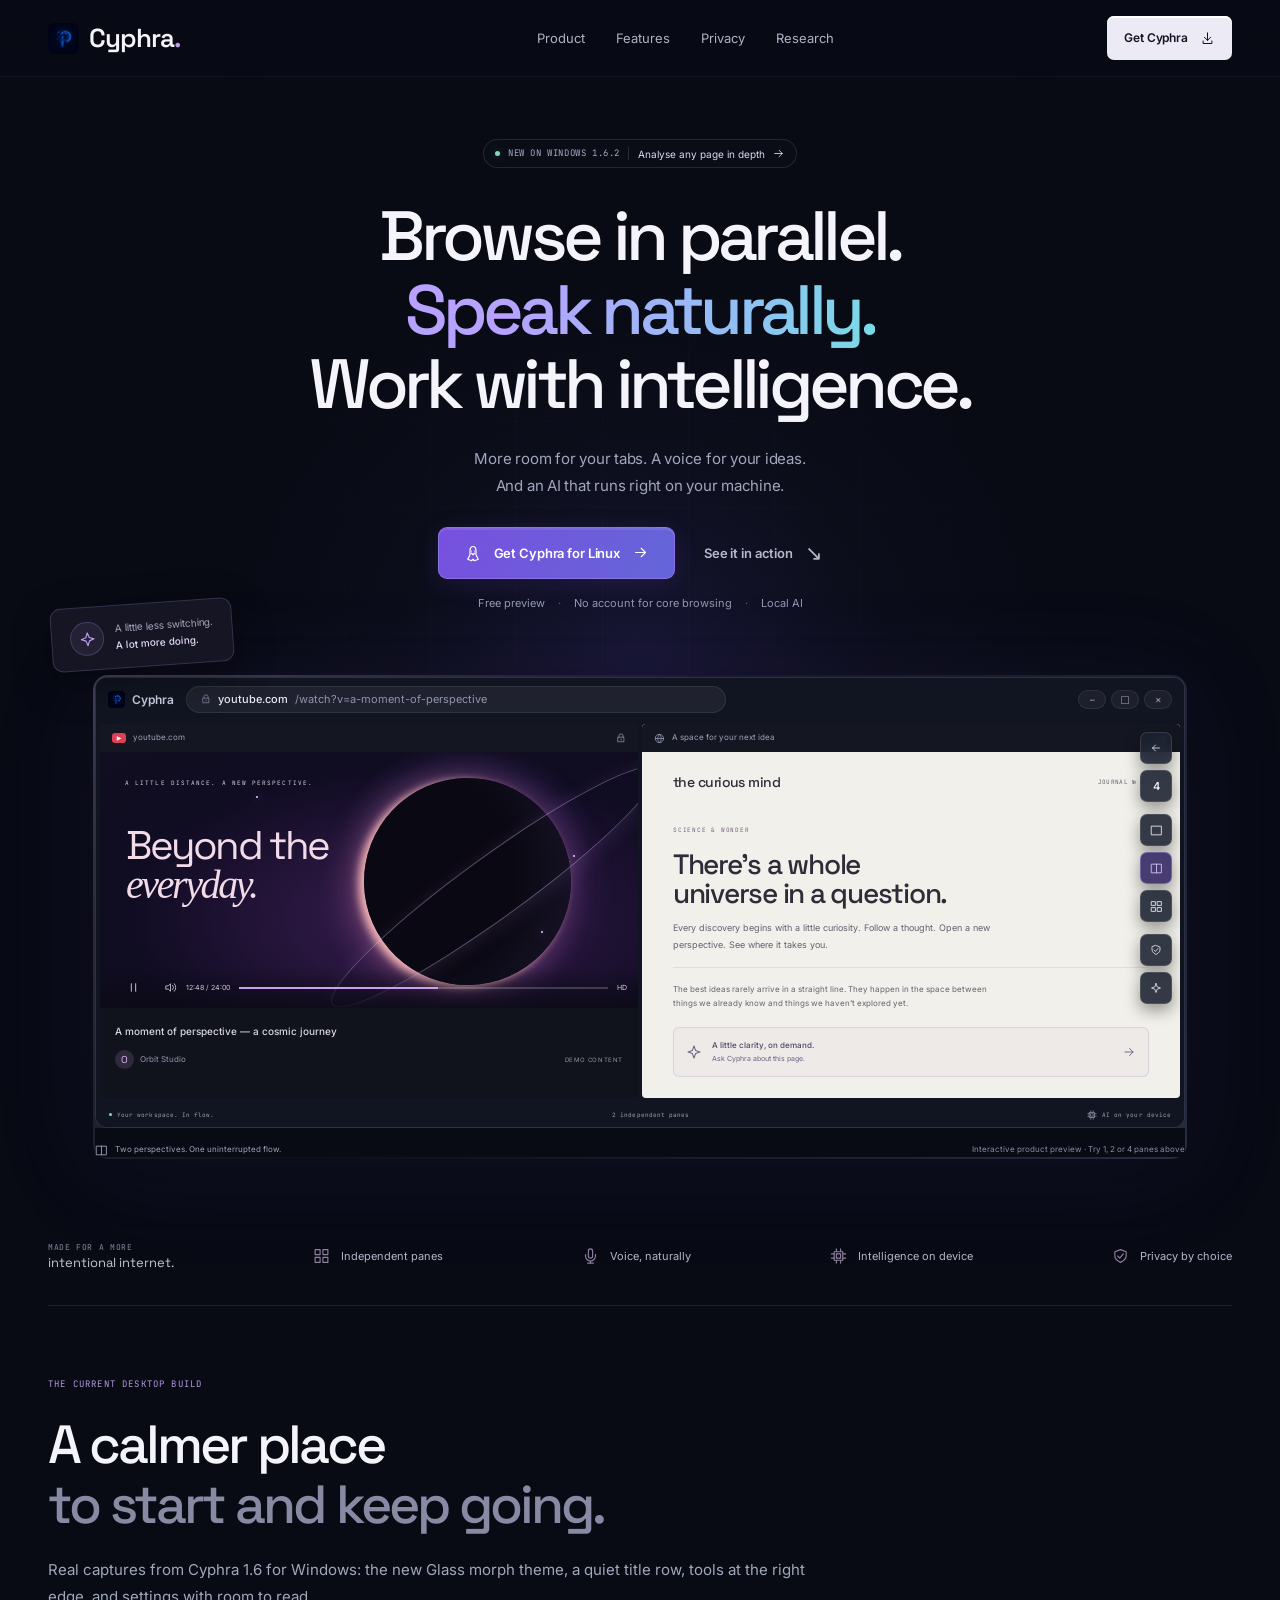
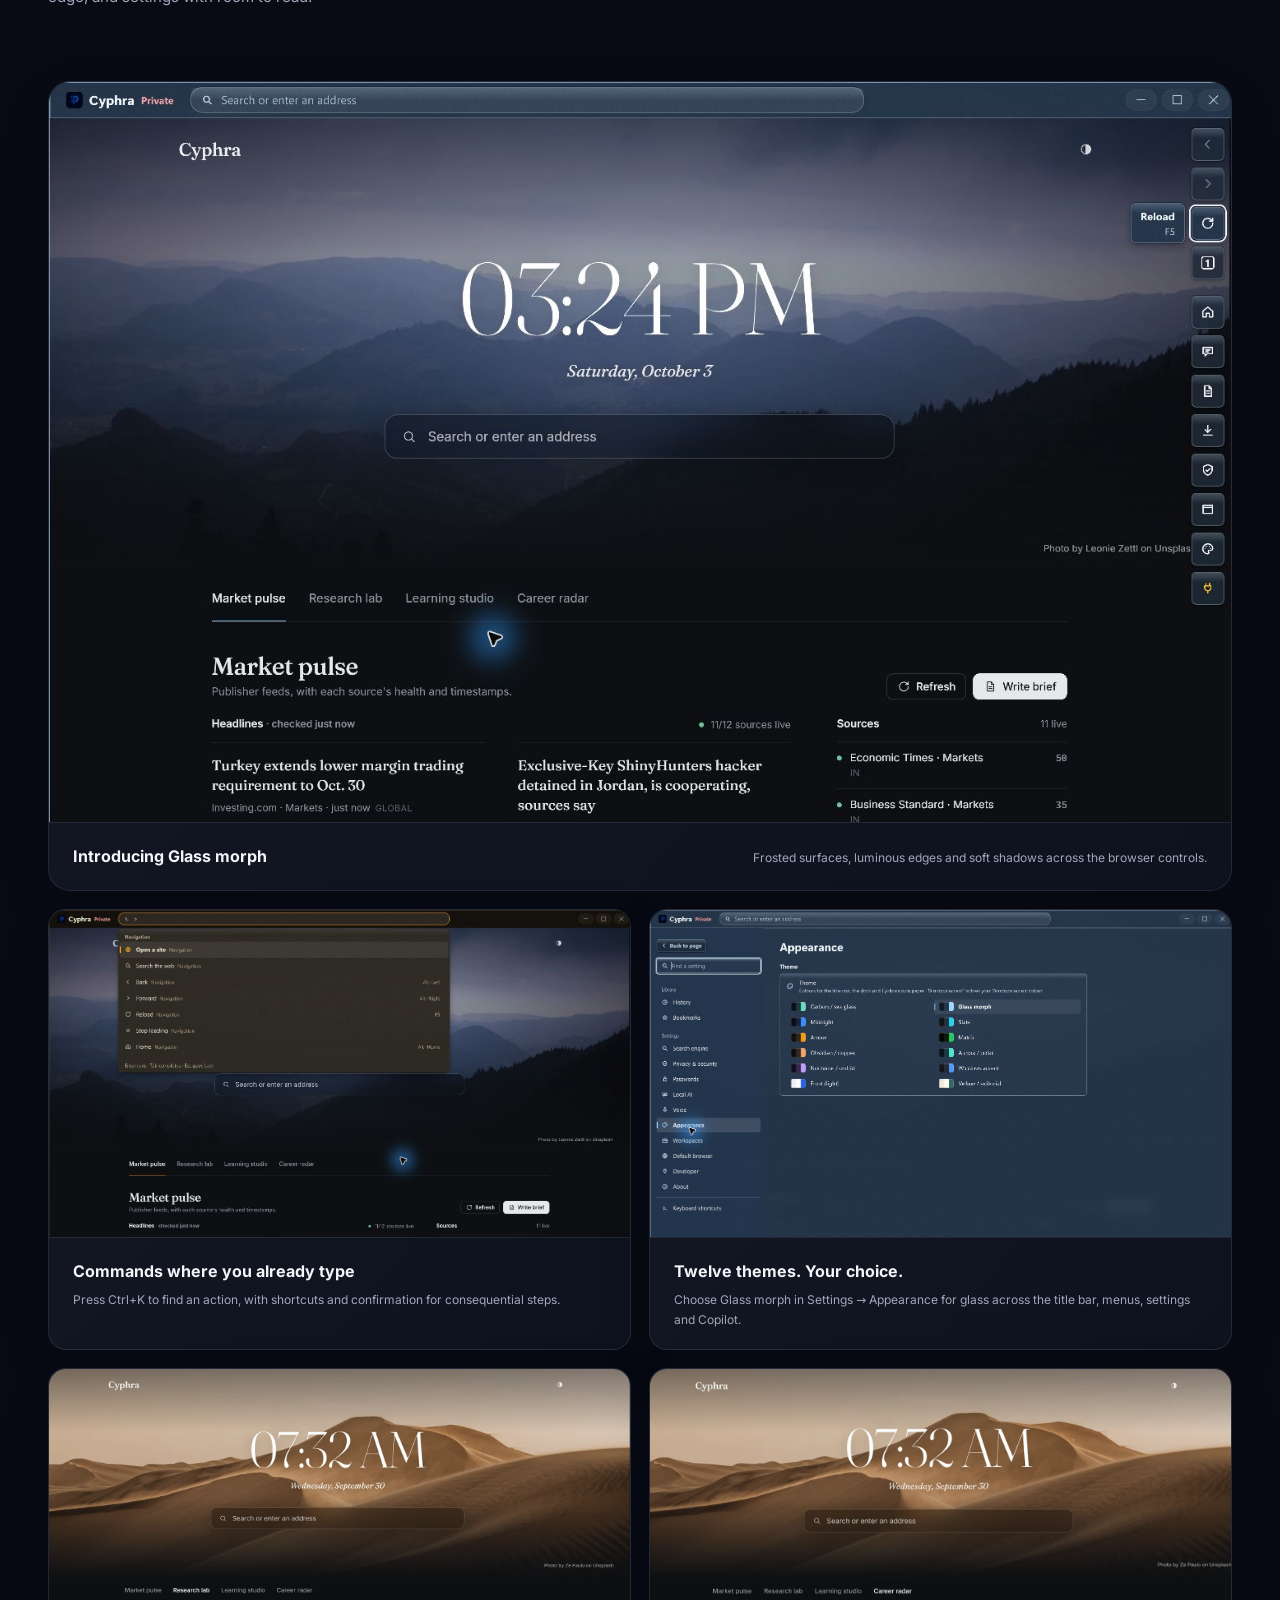
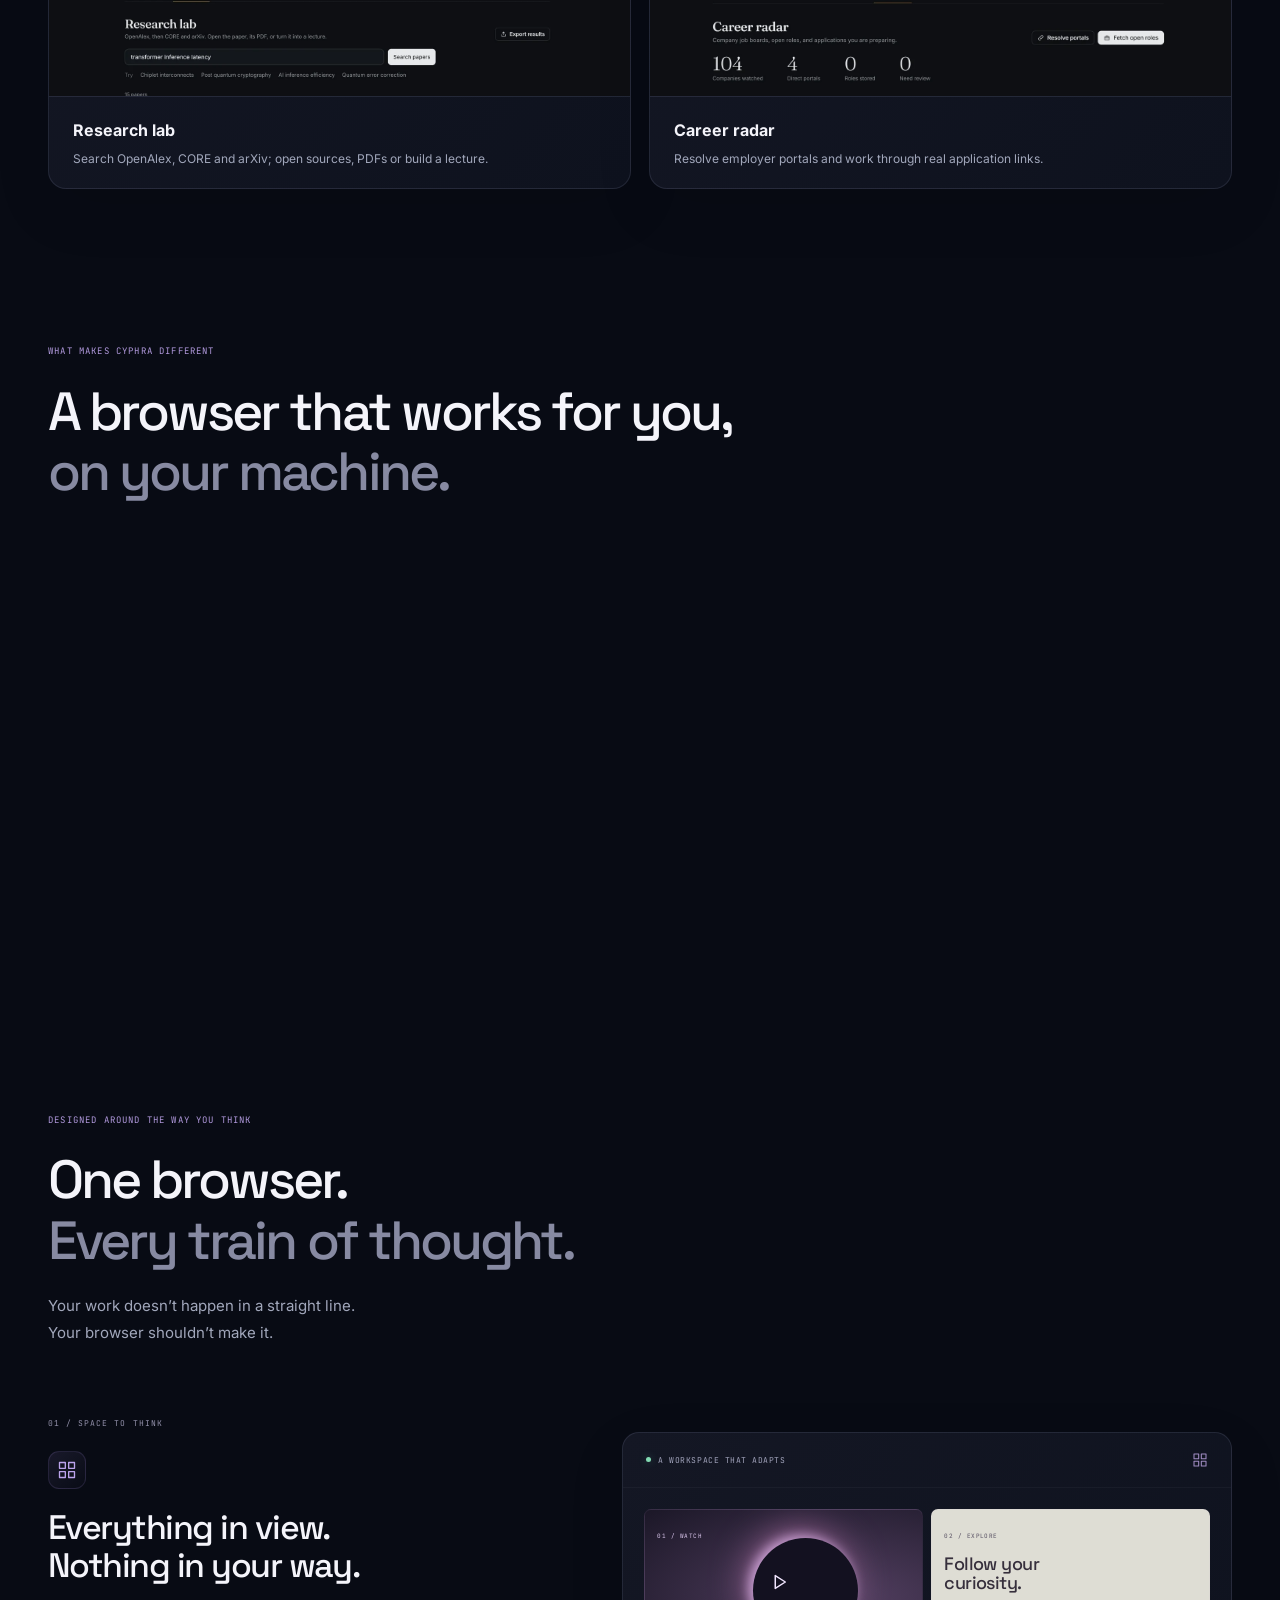
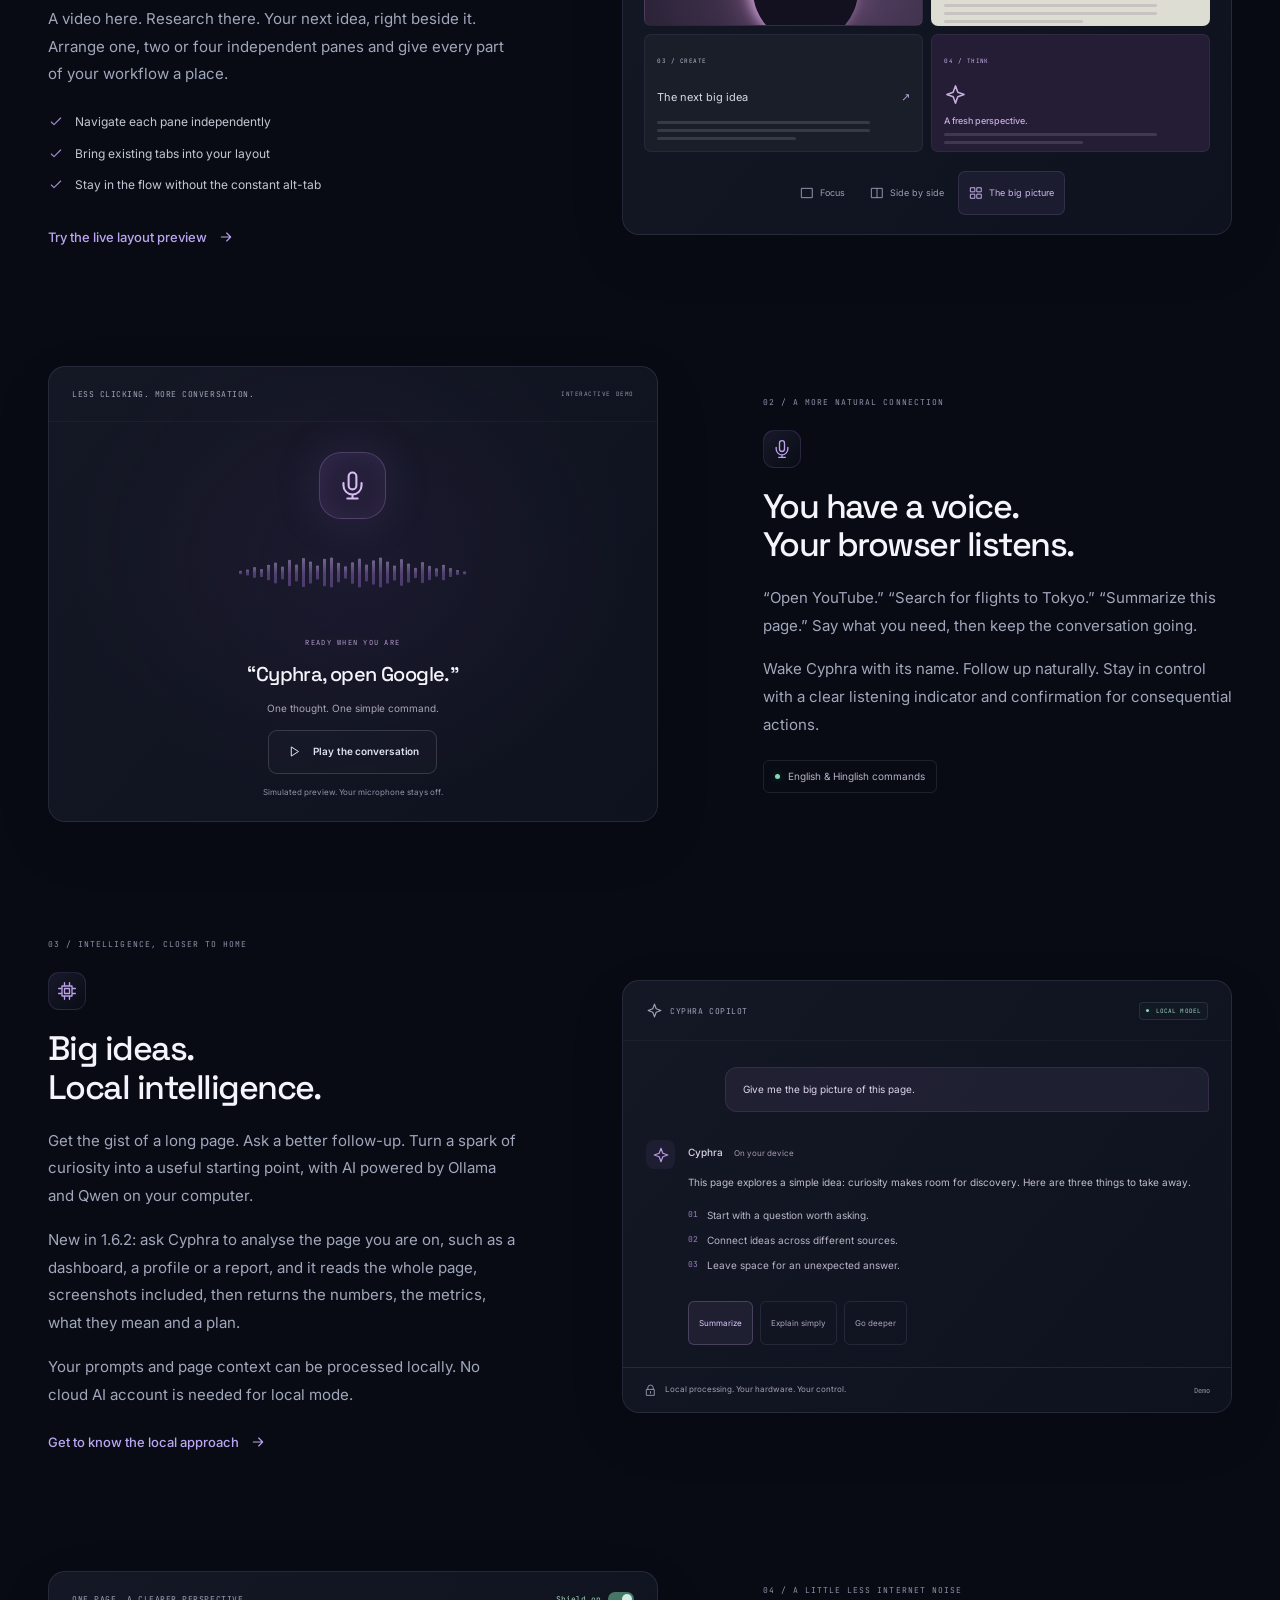
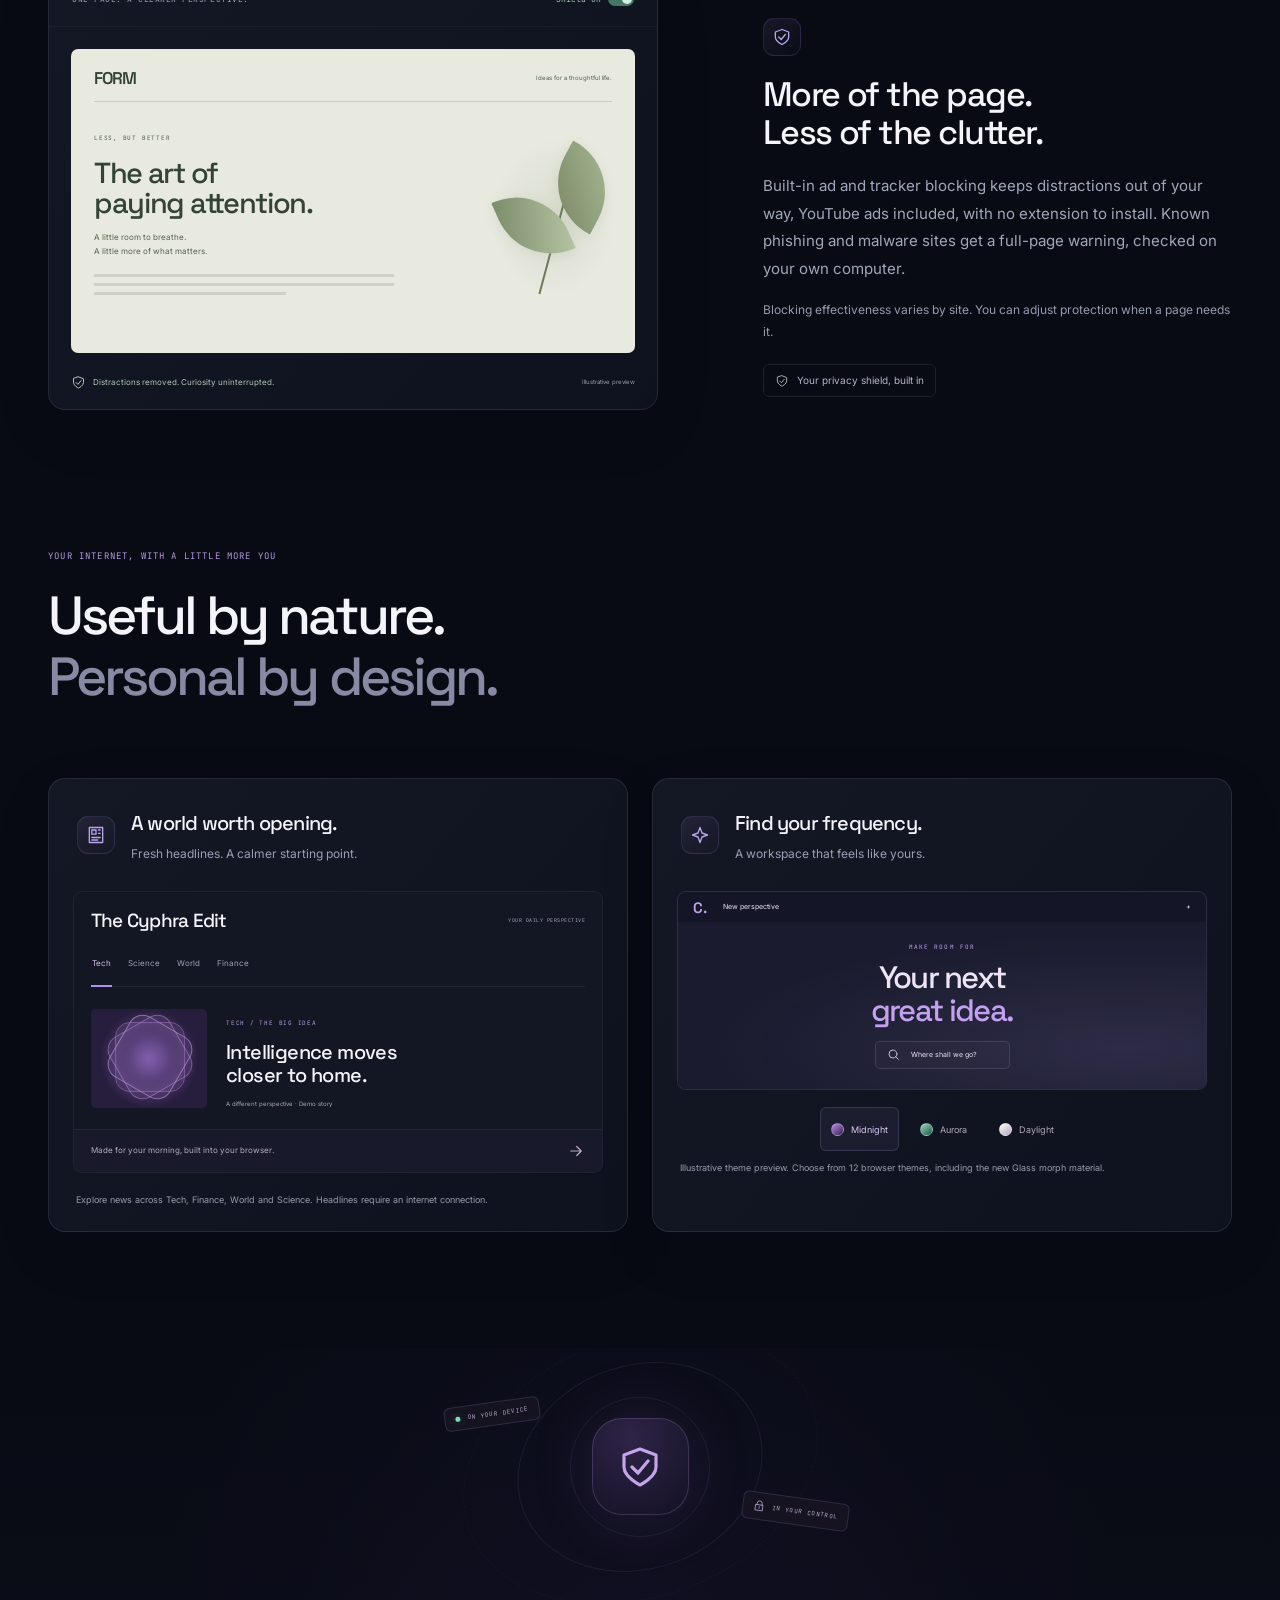
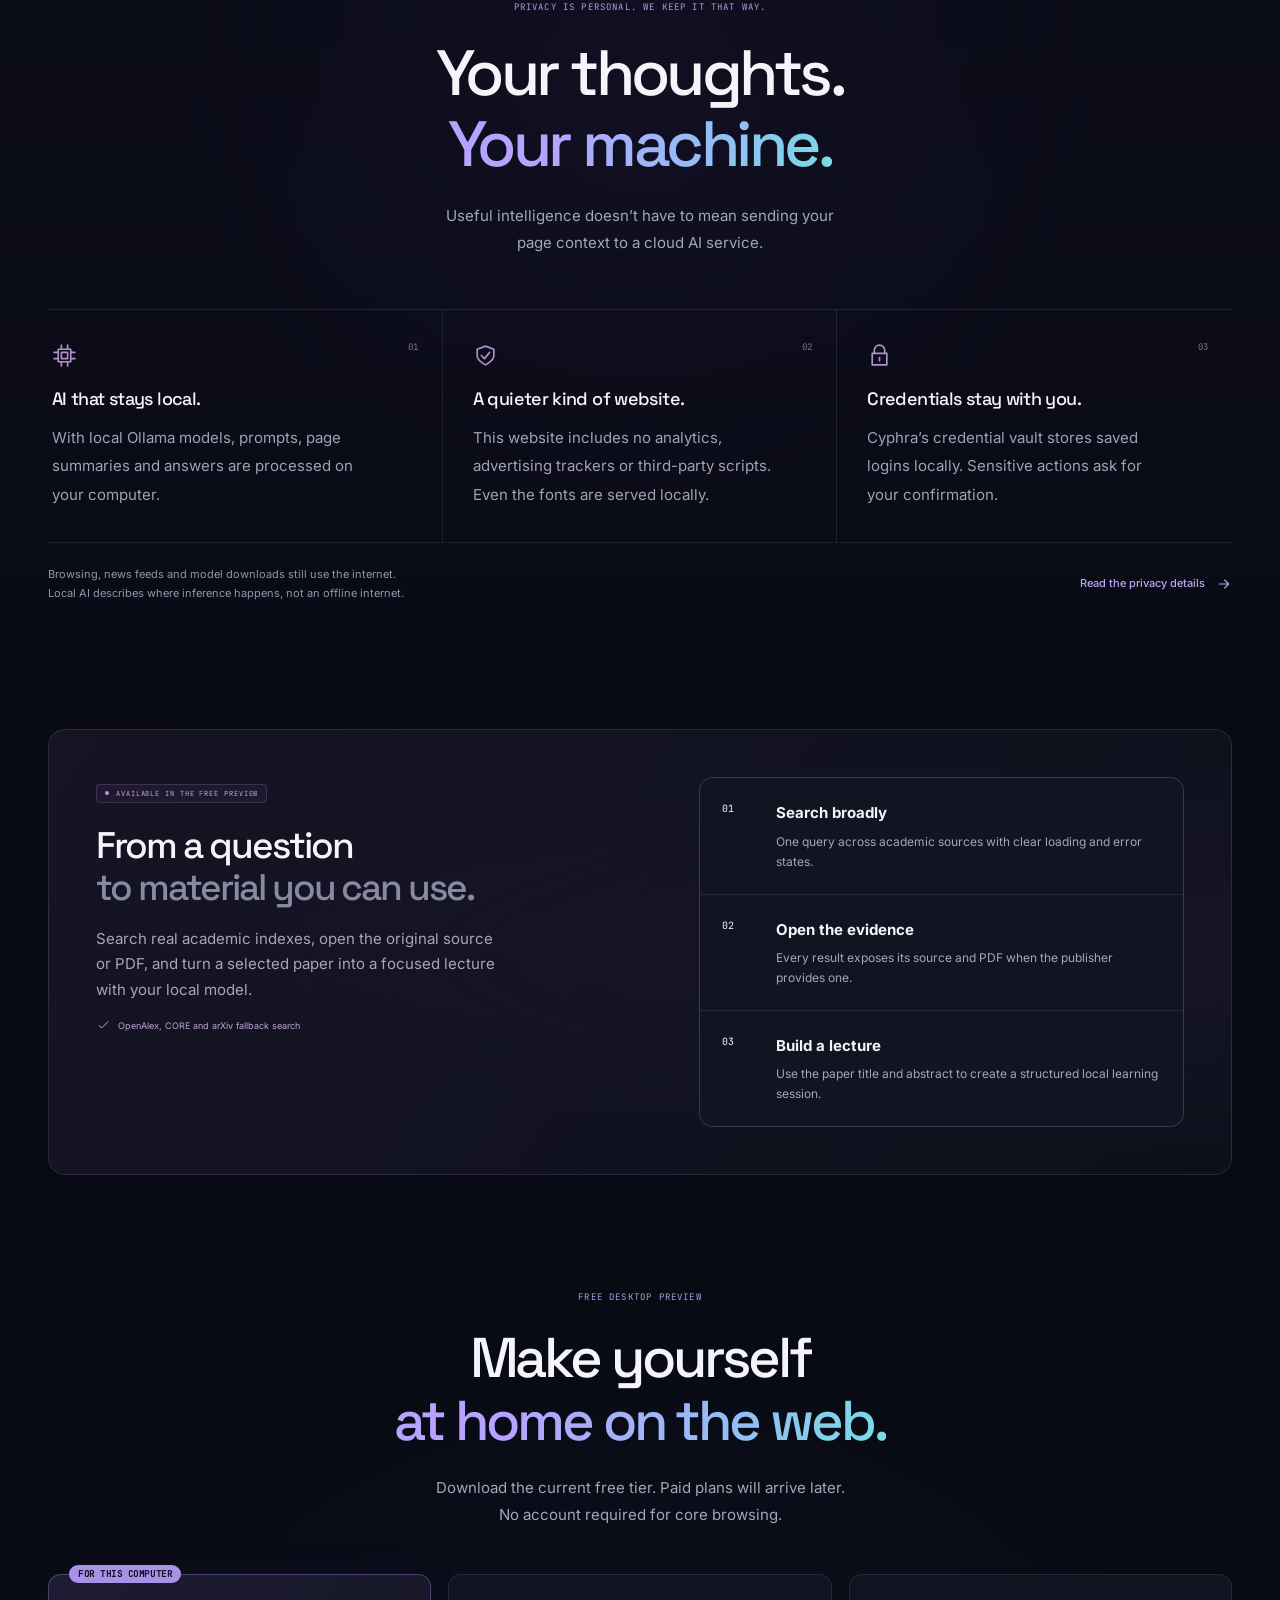
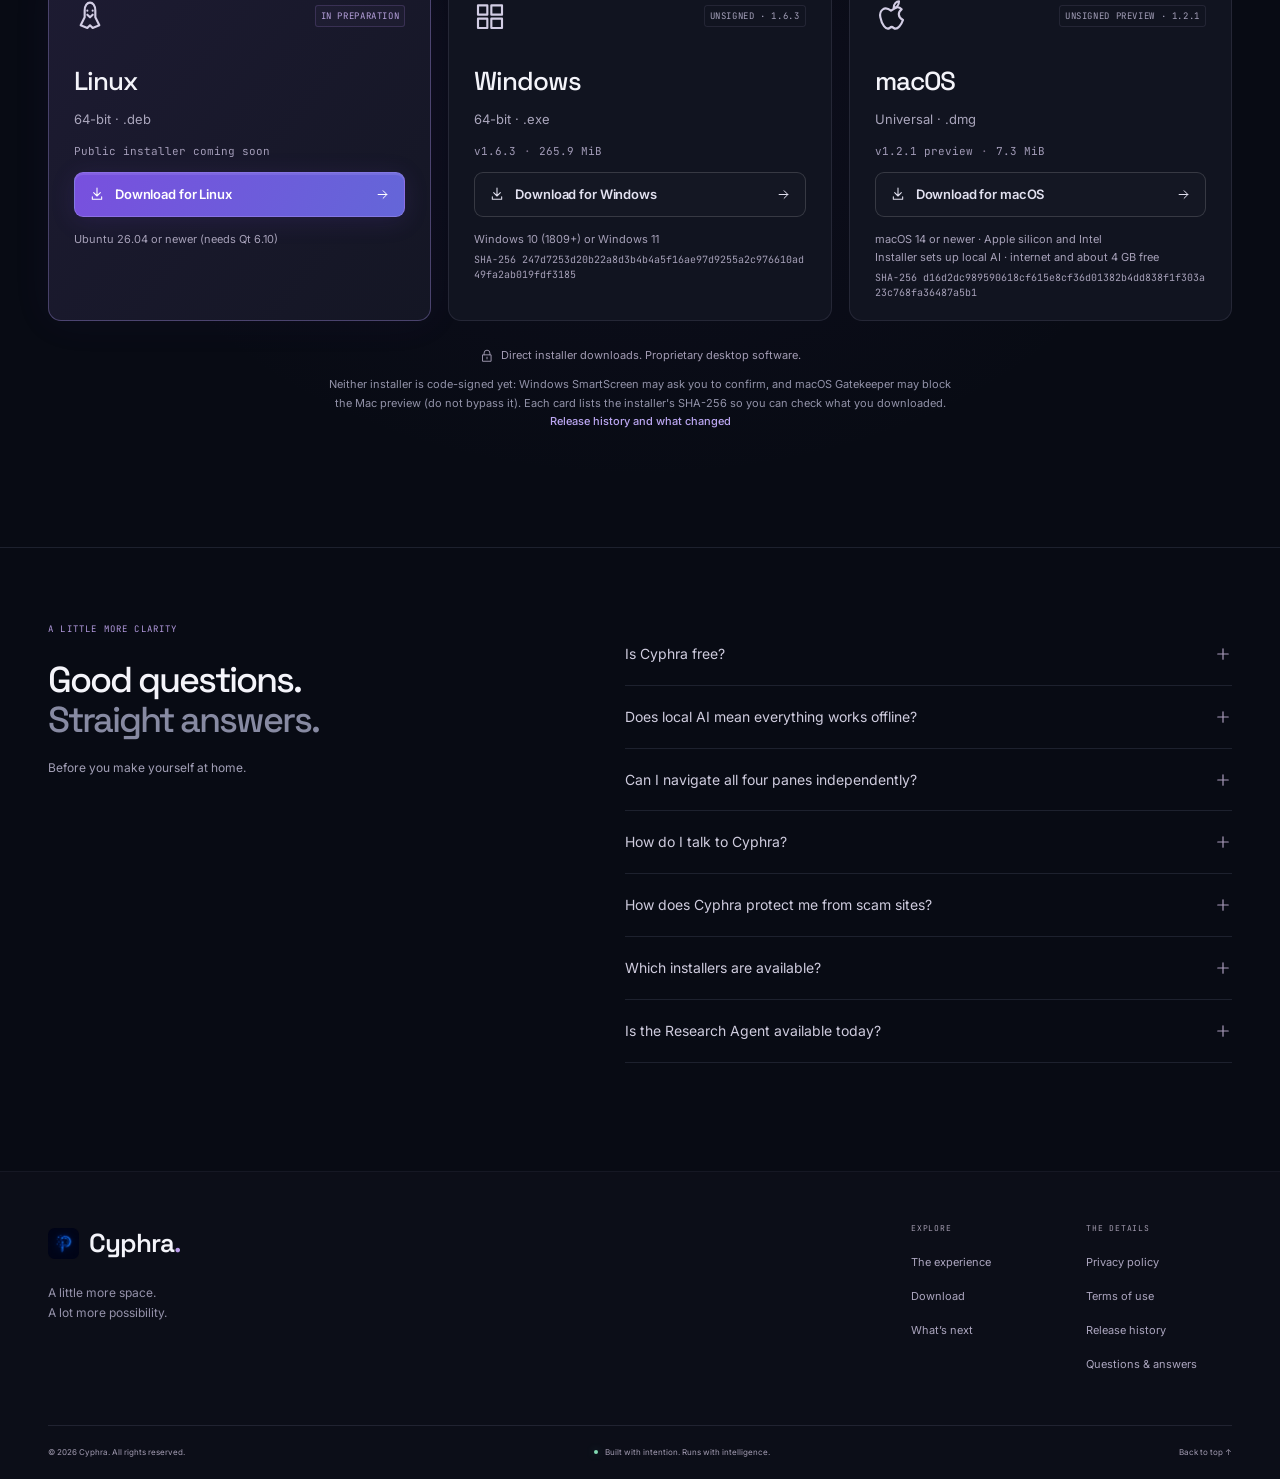
==== commit db7eb389: "Cyphra Windows 1.6.3 and the full release history Every Windows release (1.0.0-1.6.3) with its insta" ====
--- a/cyphra/index.html
+++ b/cyphra/index.html
@@ -1,2 +1,2 @@
 <!DOCTYPE html><html lang="en"><head><meta charset="UTF-8"><meta name="viewport" content="width=device-width, initial-scale=1"><meta name="theme-color" content="#080b14"><meta name="description" content="Browse in parallel, navigate by voice, and think with local AI. Meet Cyphra, your desktop workspace for a more focused web."><meta property="og:type" content="website"><meta property="og:title" content="Cyphra — A browser with room for more."><meta property="og:description" content="Browse in parallel, navigate by voice, and think with local AI. Meet Cyphra, your desktop workspace for a more focused web."><meta property="og:image" content="https://yashsaxena5.github.io/cyphra/images/social-card.png"><link rel="canonical" href="https://yashsaxena5.github.io/cyphra/"><meta property="og:url" content="https://yashsaxena5.github.io/cyphra/"><meta property="og:image:width" content="1200"><meta property="og:image:height" content="630"><meta property="og:image:alt" content="Cyphra. Browse in parallel. Speak naturally. Work with intelligence."><meta name="twitter:card" content="summary_large_image"><meta name="referrer" content="strict-origin-when-cross-origin"><link rel="icon" type="image/svg+xml" href="/cyphra/favicon.svg"><link rel="icon" sizes="32x32" href="/cyphra/favicon.ico"><title>Cyphra — A browser with room for more.</title><link rel="stylesheet" href="/cyphra/_astro/Footer.BgytM6Uz.css"></head><body id="top"><a href="#main" class="skip-link">Skip to content</a><header class="site-header"><div class="container nav-inner"><a href="/cyphra/" class="brand-link" aria-label="Cyphra home"><span class="brand"><img class="brand-mark" src="/cyphra/images/cyphra-icon.png" width="31" height="31" alt="" aria-hidden="true"><span>Cyphra<span class="brand-dot">.</span></span></span></a><nav id="primary-nav" class="primary-nav" aria-label="Main navigation"><a href="#screenshots">Product</a><a href="#features">Features</a><a href="#privacy">Privacy</a><a href="#research">Research</a></nav><div class="nav-actions"><a class="button button-small button-white" href="#download">Get Cyphra <svg class width="15" height="15" viewBox="0 0 24 24" fill="none" stroke="currentColor" stroke-width="1.6" stroke-linecap="round" stroke-linejoin="round" aria-hidden="true"><path d="M12 3v12m-5-5 5 5 5-5M5 16v4h14v-4"></path></svg></a><button class="menu-toggle icon-button" aria-label="Open navigation" aria-controls="primary-nav" aria-expanded="false"><svg class width="20" height="20" viewBox="0 0 24 24" fill="none" stroke="currentColor" stroke-width="1.6" stroke-linecap="round" stroke-linejoin="round" aria-hidden="true"><path d="M4 6h16M4 12h16M4 18h16"></path></svg></button></div></div></header><main id="main"><section class="hero" aria-labelledby="hero-title"><div class="hero-grid" aria-hidden="true"></div><div class="hero-ambient" aria-hidden="true"></div><div class="container hero-intro"><a class="announcement" href="#features"><i class="status-dot"></i> NEW ON WINDOWS 1.6.2 <span>Analyse any page in depth <svg class width="13" height="13" viewBox="0 0 24 24" fill="none" stroke="currentColor" stroke-width="1.6" stroke-linecap="round" stroke-linejoin="round" aria-hidden="true"><path d="M5 12h14m-6-6 6 6-6 6"></path></svg></span></a><h1 id="hero-title">Browse in parallel.<br><span class="gradient-text">Speak naturally.</span><br>Work with intelligence.</h1><p class="hero-copy">More room for your tabs. A voice for your ideas.<br class="desktop-break"> And an AI that runs right on your machine.</p><div class="hero-actions"><a class="button button-primary" href="#download" data-os-cta><span data-os-icon="default"><svg class width="18" height="18" viewBox="0 0 24 24" fill="none" stroke="currentColor" stroke-width="1.6" stroke-linecap="round" stroke-linejoin="round" aria-hidden="true"><path d="M12 3v12m-5-5 5 5 5-5M5 16v4h14v-4"></path></svg></span><span data-os-icon="windows" hidden><svg class width="18" height="18" viewBox="0 0 24 24" fill="none" stroke="currentColor" stroke-width="1.6" stroke-linecap="round" stroke-linejoin="round" aria-hidden="true"><path d="M3 4h7v7H3zM13 4h8v7h-8zM3 14h7v7H3zM13 14h8v7h-8z"></path></svg></span><span data-os-icon="macos" hidden><svg class width="18" height="18" viewBox="0 0 24 24" fill="none" stroke="currentColor" stroke-width="1.6" stroke-linecap="round" stroke-linejoin="round" aria-hidden="true"><path d="M14 6c0-3 2-5 4-5 0 3-2 5-4 5M12 8C7 4 3 8 4 13s4 10 7 8c1-1 2-1 3 0 3 2 6-3 7-6-4-2-4-6-1-8-3-3-5-1-8 1"></path></svg></span><span data-os-icon="linux" hidden><svg class width="18" height="18" viewBox="0 0 24 24" fill="none" stroke="currentColor" stroke-width="1.6" stroke-linecap="round" stroke-linejoin="round" aria-hidden="true"><path d="M8 8c0-8 8-8 8 0v5l3 6-5 2-2-2-2 2-5-2 3-6zM10 8h.01M14 8h.01m-4 3 2 2 2-2"></path></svg></span><span data-os-label>Download for free</span><svg class width="17" height="17" viewBox="0 0 24 24" fill="none" stroke="currentColor" stroke-width="1.6" stroke-linecap="round" stroke-linejoin="round" aria-hidden="true"><path d="M5 12h14m-6-6 6 6-6 6"></path></svg></a><a class="button button-quiet" href="#features">See it in action <span>↘</span></a></div><p class="hero-footnote">Free preview <span>·</span> No account for core browsing <span>·</span> Local AI</p></div><div class="container hero-product"><div class="product-orbit" aria-hidden="true"></div><div class="floating-note"><span class="note-orb"><svg class width="17" height="17" viewBox="0 0 24 24" fill="none" stroke="currentColor" stroke-width="1.6" stroke-linecap="round" stroke-linejoin="round" aria-hidden="true"><path d="m12 3 2.4 6.6L21 12l-6.6 2.4L12 21l-2.4-6.6L3 12l6.6-2.4z"></path></svg></span><span>A little less switching.<br><strong>A lot more doing.</strong></span></div><div id="hero-browser" class="browser-mockup" data-browser-demo data-panes="2" data-theme="midnight"><!-- The real 1.5 chrome: one slim title row (logo, oval address, window
-       buttons) and glass tiles on the right edge. No tab strip, no toolbar. --><div class="mock-title"><span class="mock-brand" aria-hidden="true"><span class="brand"><img class="brand-mark" src="/cyphra/images/cyphra-icon.png" width="31" height="31" alt="" aria-hidden="true"></span> Cyphra</span><span class="mock-oval" aria-hidden="true"><svg class width="10" height="10" viewBox="0 0 24 24" fill="none" stroke="currentColor" stroke-width="1.6" stroke-linecap="round" stroke-linejoin="round" aria-hidden="true"><path d="M7 10V7a5 5 0 0 1 10 0v3M5 10h14v11H5zM12 14v3"></path></svg> <b>youtube.com</b><span>/watch?v=a-moment-of-perspective</span></span><span class="mock-winbtns" aria-hidden="true"><i>−</i><i>□</i><i>×</i></span></div><div class="mock-stage"><div class="mock-dock"><span class="mock-tile" aria-hidden="true"><svg class width="12" height="12" viewBox="0 0 24 24" fill="none" stroke="currentColor" stroke-width="1.6" stroke-linecap="round" stroke-linejoin="round" aria-hidden="true"><path d="M5 12h14m-6-6 6 6-6 6"></path></svg></span><span class="mock-tile mock-tile-count" aria-hidden="true">4</span><div class="pane-switch" role="group" aria-label="Browser preview layout"><button class="mock-tile" data-pane-count="1" aria-label="Show one pane" aria-pressed="false"><svg class width="13" height="13" viewBox="0 0 24 24" fill="none" stroke="currentColor" stroke-width="1.6" stroke-linecap="round" stroke-linejoin="round" aria-hidden="true"><path d="M3 4h18v16H3z"></path></svg></button><button class="mock-tile" data-pane-count="2" aria-label="Show two panes" aria-pressed="true"><svg class width="13" height="13" viewBox="0 0 24 24" fill="none" stroke="currentColor" stroke-width="1.6" stroke-linecap="round" stroke-linejoin="round" aria-hidden="true"><path d="M3 4h18v16H3zM12 4v16"></path></svg></button><button class="mock-tile" data-pane-count="4" aria-label="Show four panes" aria-pressed="false"><svg class width="13" height="13" viewBox="0 0 24 24" fill="none" stroke="currentColor" stroke-width="1.6" stroke-linecap="round" stroke-linejoin="round" aria-hidden="true"><path d="M3 3h7v7H3zM14 3h7v7h-7zM3 14h7v7H3zM14 14h7v7h-7z"></path></svg></button></div><span class="mock-tile" aria-hidden="true"><svg class width="12" height="12" viewBox="0 0 24 24" fill="none" stroke="currentColor" stroke-width="1.6" stroke-linecap="round" stroke-linejoin="round" aria-hidden="true"><path d="m12 3 8 3v6c0 5-8 9-8 9s-8-4-8-9V6zM8 12l3 3 5-6"></path></svg></span><span class="mock-tile" aria-hidden="true"><svg class width="12" height="12" viewBox="0 0 24 24" fill="none" stroke="currentColor" stroke-width="1.6" stroke-linecap="round" stroke-linejoin="round" aria-hidden="true"><path d="m12 3 2.4 6.6L21 12l-6.6 2.4L12 21l-2.4-6.6L3 12l6.6-2.4z"></path></svg></span></div><div class="mock-content"><div class="mock-pane video-pane"><div class="pane-address"><span><span class="video-brand">▶</span> youtube.com</span><svg class width="10" height="10" viewBox="0 0 24 24" fill="none" stroke="currentColor" stroke-width="1.6" stroke-linecap="round" stroke-linejoin="round" aria-hidden="true"><path d="M7 10V7a5 5 0 0 1 10 0v3M5 10h14v11H5zM12 14v3"></path></svg></div><div class="video-surface"><div class="eclipse-art"><div class="eclipse-halo"></div><div class="eclipse-sphere"></div><div class="eclipse-orbit"></div><div class="eclipse-star s1"></div><div class="eclipse-star s2"></div><div class="eclipse-star s3"></div></div><div class="video-overline">A LITTLE DISTANCE. A NEW PERSPECTIVE.</div><div class="video-art-title">Beyond the<br><em>everyday.</em></div><div class="video-controls"><button class="demo-play" aria-label="Pause preview animation" aria-pressed="true"><svg class width="13" height="13" viewBox="0 0 24 24" fill="none" stroke="currentColor" stroke-width="1.6" stroke-linecap="round" stroke-linejoin="round" aria-hidden="true"><path d="M8 5v14M16 5v14"></path></svg></button><svg class width="13" height="13" viewBox="0 0 24 24" fill="none" stroke="currentColor" stroke-width="1.6" stroke-linecap="round" stroke-linejoin="round" aria-hidden="true"><path d="m4 9 4 0 4-4v14l-4-4H4zM16 8a6 6 0 0 1 0 8m3-11a10 10 0 0 1 0 14"></path></svg><span>12:48 / 24:00</span><div class="video-progress"><i></i></div><span>HD</span></div></div><div class="video-description"><strong>A moment of perspective — a cosmic journey</strong><p><span class="channel-dot">O</span> Orbit Studio <span class="demo-tag">Demo content</span></p></div></div><div class="mock-pane article-pane"><div class="pane-address"><span><svg class width="11" height="11" viewBox="0 0 24 24" fill="none" stroke="currentColor" stroke-width="1.6" stroke-linecap="round" stroke-linejoin="round" aria-hidden="true"><path d="M21 12a9 9 0 1 1-18 0 9 9 0 0 1 18 0M3 12h18M12 3c5 5 5 13 0 18-5-5-5-13 0-18"></path></svg> A space for your next idea</span><svg class width="10" height="10" viewBox="0 0 24 24" fill="none" stroke="currentColor" stroke-width="1.6" stroke-linecap="round" stroke-linejoin="round" aria-hidden="true"><path d="M7 10V7a5 5 0 0 1 10 0v3M5 10h14v11H5zM12 14v3"></path></svg></div><div class="article-content"><div class="article-brand">the curious mind<span>JOURNAL № 04</span></div><span class="micro-label">SCIENCE & WONDER</span><h3>There’s a whole<br>universe in a question.</h3><p>Every discovery begins with a little curiosity. Follow a thought. Open a new perspective. See where it takes you.</p><div class="article-divider"></div><p class="article-body">The best ideas rarely arrive in a straight line. They happen in the space between things we already know and things we haven’t explored yet.</p><div class="ai-inline"><svg class width="16" height="16" viewBox="0 0 24 24" fill="none" stroke="currentColor" stroke-width="1.6" stroke-linecap="round" stroke-linejoin="round" aria-hidden="true"><path d="m12 3 2.4 6.6L21 12l-6.6 2.4L12 21l-2.4-6.6L3 12l6.6-2.4z"></path></svg><div><strong>A little clarity, on demand.</strong><span>Ask Cyphra about this page.</span></div><svg class width="14" height="14" viewBox="0 0 24 24" fill="none" stroke="currentColor" stroke-width="1.6" stroke-linecap="round" stroke-linejoin="round" aria-hidden="true"><path d="M5 12h14m-6-6 6 6-6 6"></path></svg></div></div></div><div class="mock-pane notes-pane"><div class="pane-address"><span><svg class width="11" height="11" viewBox="0 0 24 24" fill="none" stroke="currentColor" stroke-width="1.6" stroke-linecap="round" stroke-linejoin="round" aria-hidden="true"><path d="M14 2H5v20h14V7zM14 2v5h5M8 12h8M8 16h6"></path></svg> Field notes</span><span>03</span></div><div class="note-content"><span class="micro-label">CONNECTING THE DOTS</span><h3>Room for the<br>next thought.</h3><ul><li><i></i> A new perspective</li><li><i></i> A question worth exploring</li><li><i></i> An idea to come back to</li></ul><div class="note-line"></div><div class="note-line short"></div></div></div><div class="mock-pane chat-pane"><div class="pane-address"><span><svg class width="11" height="11" viewBox="0 0 24 24" fill="none" stroke="currentColor" stroke-width="1.6" stroke-linecap="round" stroke-linejoin="round" aria-hidden="true"><path d="m12 3 2.4 6.6L21 12l-6.6 2.4L12 21l-2.4-6.6L3 12l6.6-2.4z"></path></svg> Cyphra AI</span><span class="local-tag">ON DEVICE</span></div><div class="chat-content"><div class="chat-user">Help me connect these ideas.</div><div class="chat-answer"><svg class width="17" height="17" viewBox="0 0 24 24" fill="none" stroke="currentColor" stroke-width="1.6" stroke-linecap="round" stroke-linejoin="round" aria-hidden="true"><path d="m12 3 2.4 6.6L21 12l-6.6 2.4L12 21l-2.4-6.6L3 12l6.6-2.4z"></path></svg><p>Let’s start with the big picture. What would you like to explore next?</p></div><div class="chat-input">Ask a follow-up <svg class width="14" height="14" viewBox="0 0 24 24" fill="none" stroke="currentColor" stroke-width="1.6" stroke-linecap="round" stroke-linejoin="round" aria-hidden="true"><path d="M5 12h14m-6-6 6 6-6 6"></path></svg></div></div></div></div></div><div class="browser-status"><span><i class="status-dot"></i> Your workspace. In flow.</span><span data-pane-label>2 independent panes</span><span><svg class width="10" height="10" viewBox="0 0 24 24" fill="none" stroke="currentColor" stroke-width="1.6" stroke-linecap="round" stroke-linejoin="round" aria-hidden="true"><path d="M6 6h12v12H6zM9 9h6v6H9zM9 2v4m6-4v4M9 18v4m6-4v4M2 9h4m-4 6h4m12-6h4m-4 6h4"></path></svg> AI on your device</span></div></div><div class="mockup-caption"><span><svg class width="13" height="13" viewBox="0 0 24 24" fill="none" stroke="currentColor" stroke-width="1.6" stroke-linecap="round" stroke-linejoin="round" aria-hidden="true"><path d="M3 4h18v16H3zM12 4v16"></path></svg> Two perspectives. One uninterrupted flow.</span><span>Interactive product preview · Try 1, 2 or 4 panes above</span></div></div><div class="container capability-strip"><span>MADE FOR A MORE<br><strong>intentional internet.</strong></span><div><svg class width="20" height="20" viewBox="0 0 24 24" fill="none" stroke="currentColor" stroke-width="1.6" stroke-linecap="round" stroke-linejoin="round" aria-hidden="true"><path d="M3 3h7v7H3zM14 3h7v7h-7zM3 14h7v7H3zM14 14h7v7h-7z"></path></svg><span>Independent panes</span></div><div><svg class width="20" height="20" viewBox="0 0 24 24" fill="none" stroke="currentColor" stroke-width="1.6" stroke-linecap="round" stroke-linejoin="round" aria-hidden="true"><path d="M9 5a3 3 0 0 1 6 0v7a3 3 0 0 1-6 0zM5 10v2a7 7 0 0 0 14 0v-2M12 19v3M8 22h8"></path></svg><span>Voice, naturally</span></div><div><svg class width="20" height="20" viewBox="0 0 24 24" fill="none" stroke="currentColor" stroke-width="1.6" stroke-linecap="round" stroke-linejoin="round" aria-hidden="true"><path d="M6 6h12v12H6zM9 9h6v6H9zM9 2v4m6-4v4M9 18v4m6-4v4M2 9h4m-4 6h4m12-6h4m-4 6h4"></path></svg><span>Intelligence on device</span></div><div><svg class width="20" height="20" viewBox="0 0 24 24" fill="none" stroke="currentColor" stroke-width="1.6" stroke-linecap="round" stroke-linejoin="round" aria-hidden="true"><path d="m12 3 8 3v6c0 5-8 9-8 9s-8-4-8-9V6zM8 12l3 3 5-6"></path></svg><span>Privacy by choice</span></div></div></section><section id="screenshots" class="section product-gallery" aria-labelledby="screenshots-title"><div class="container"><div class="section-heading reveal"><span class="eyebrow">THE CURRENT DESKTOP BUILD</span><h2 id="screenshots-title">A calmer place<br><span class="muted-heading">to start and keep going.</span></h2><p>Real captures from Cyphra 1.6 for Windows: the new Glass morph theme, a quiet title row, tools at the right edge, and settings with room to read.</p></div><figure class="gallery-lead visual-panel reveal"><img src="/cyphra/images/cyphra-windows-16-glass-morph.jpg" width="1437" height="900" alt="Cyphra 1.6 Glass morph theme with a frosted title bar and translucent right-edge glass tools" loading="eager"><figcaption><strong>Introducing Glass morph</strong><span>Frosted surfaces, luminous edges and soft shadows across the browser controls.</span></figcaption></figure><div class="gallery-pair"><figure class="visual-panel reveal"><img src="/cyphra/images/cyphra-windows-16-palette.jpg" width="1437" height="900" alt="Windows command palette showing navigation actions and their keyboard shortcuts" loading="lazy"><figcaption><strong>Commands where you already type</strong><span>Press Ctrl+K to find an action, with shortcuts and confirmation for consequential steps.</span></figcaption></figure><figure class="visual-panel reveal"><img src="/cyphra/images/cyphra-windows-16-glass-settings.jpg" width="1437" height="900" alt="Glass morph selected in the Windows appearance settings alongside the other eleven themes" loading="lazy"><figcaption><strong>Twelve themes. Your choice.</strong><span>Choose Glass morph in Settings → Appearance for glass across the title bar, menus, settings and Copilot.</span></figcaption></figure></div><div class="gallery-pair"><figure class="visual-panel reveal"><img src="/cyphra/images/cyphra-research.webp" width="1600" height="889" alt="Cyphra Research lab searching real academic papers" loading="lazy"><figcaption><strong>Research lab</strong><span>Search OpenAlex, CORE and arXiv; open sources, PDFs or build a lecture.</span></figcaption></figure><figure class="visual-panel reveal"><img src="/cyphra/images/cyphra-careers.webp" width="1600" height="836" alt="Cyphra Career radar with company portals and open role controls" loading="lazy"><figcaption><strong>Career radar</strong><span>Resolve employer portals and work through real application links.</span></figcaption></figure></div></div></section><section id="different" class="section different-section" aria-labelledby="different-title"><div class="container"><div class="section-heading reveal"><span class="eyebrow">WHAT MAKES CYPHRA DIFFERENT</span><h2 id="different-title">A browser that works for you,<br><span class="muted-heading">on your machine.</span></h2></div><ul class="different-grid reveal"><li><span class="feature-icon"><svg class width="18" height="18" viewBox="0 0 24 24" fill="none" stroke="currentColor" stroke-width="1.6" stroke-linecap="round" stroke-linejoin="round" aria-hidden="true"><path d="M6 6h12v12H6zM9 9h6v6H9zM9 2v4m6-4v4M9 18v4m6-4v4M2 9h4m-4 6h4m12-6h4m-4 6h4"></path></svg></span><div><h3>AI that never leaves your PC</h3><p>Copilot, page summaries and voice run on local models. No cloud AI account, nothing uploaded.</p></div></li><li><span class="feature-icon"><svg class width="18" height="18" viewBox="0 0 24 24" fill="none" stroke="currentColor" stroke-width="1.6" stroke-linecap="round" stroke-linejoin="round" aria-hidden="true"><path d="m12 3 8 3v6c0 5-8 9-8 9s-8-4-8-9V6zM8 12l3 3 5-6"></path></svg></span><div><h3>Safer by default</h3><p>Phishing and malware warnings checked on your computer, https first, risky downloads held for your OK.</p></div></li><li><span class="feature-icon"><svg class width="18" height="18" viewBox="0 0 24 24" fill="none" stroke="currentColor" stroke-width="1.6" stroke-linecap="round" stroke-linejoin="round" aria-hidden="true"><path d="M3 4h18v16H3z"></path></svg></span><div><h3>A screen that’s all page</h3><p>No tab strip, no toolbar. An oval address bar on top; your tools appear when you reach the right edge.</p></div></li><li><span class="feature-icon"><svg class width="18" height="18" viewBox="0 0 24 24" fill="none" stroke="currentColor" stroke-width="1.6" stroke-linecap="round" stroke-linejoin="round" aria-hidden="true"><path d="M3 3h7v7H3zM14 3h7v7h-7zM3 14h7v7H3zM14 14h7v7h-7z"></path></svg></span><div><h3>Up to four pages at once</h3><p>Split the window into two or four independent panes, each with its own history.</p></div></li><li><span class="feature-icon"><svg class width="18" height="18" viewBox="0 0 24 24" fill="none" stroke="currentColor" stroke-width="1.6" stroke-linecap="round" stroke-linejoin="round" aria-hidden="true"><path d="M9 5a3 3 0 0 1 6 0v7a3 3 0 0 1-6 0zM5 10v2a7 7 0 0 0 14 0v-2M12 19v3M8 22h8"></path></svg></span><div><h3>Talk to it</h3><p>English and Hinglish voice commands, with a confirmation before anything consequential.</p></div></li><li><span class="feature-icon"><svg class width="18" height="18" viewBox="0 0 24 24" fill="none" stroke="currentColor" stroke-width="1.6" stroke-linecap="round" stroke-linejoin="round" aria-hidden="true"><path d="M7 10V7a5 5 0 0 1 10 0v3M5 10h14v11H5zM12 14v3"></path></svg></span><div><h3>Nothing about you leaves</h3><p>Passwords in an encrypted local vault, history on your disk, ads and trackers blocked, no telemetry.</p></div></li></ul></div></section><section id="features" class="section features-section" aria-labelledby="features-title"><div class="container"><div class="section-heading reveal"><span class="eyebrow">DESIGNED AROUND THE WAY YOU THINK</span><h2 id="features-title">One browser.<br><span class="muted-heading">Every train of thought.</span></h2><p>Your work doesn’t happen in a straight line.<br>Your browser shouldn’t make it.</p></div><article class="feature-row reveal"><div class="feature-copy"><span class="feature-number">01 / SPACE TO THINK</span><div class="feature-icon"><svg class width="20" height="20" viewBox="0 0 24 24" fill="none" stroke="currentColor" stroke-width="1.6" stroke-linecap="round" stroke-linejoin="round" aria-hidden="true"><path d="M3 3h7v7H3zM14 3h7v7h-7zM3 14h7v7H3zM14 14h7v7h-7z"></path></svg></div><h3>Everything in view.<br>Nothing in your way.</h3><p>A video here. Research there. Your next idea, right beside it. Arrange one, two or four independent panes and give every part of your workflow a place.</p><ul class="feature-points"><li><svg class width="16" height="16" viewBox="0 0 24 24" fill="none" stroke="currentColor" stroke-width="1.6" stroke-linecap="round" stroke-linejoin="round" aria-hidden="true"><path d="m5 12 4 4L19 6"></path></svg> Navigate each pane independently</li><li><svg class width="16" height="16" viewBox="0 0 24 24" fill="none" stroke="currentColor" stroke-width="1.6" stroke-linecap="round" stroke-linejoin="round" aria-hidden="true"><path d="m5 12 4 4L19 6"></path></svg> Bring existing tabs into your layout</li><li><svg class width="16" height="16" viewBox="0 0 24 24" fill="none" stroke="currentColor" stroke-width="1.6" stroke-linecap="round" stroke-linejoin="round" aria-hidden="true"><path d="m5 12 4 4L19 6"></path></svg> Stay in the flow without the constant alt-tab</li></ul><a href="#hero-browser" class="text-link">Try the live layout preview <svg class width="16" height="16" viewBox="0 0 24 24" fill="none" stroke="currentColor" stroke-width="1.6" stroke-linecap="round" stroke-linejoin="round" aria-hidden="true"><path d="M5 12h14m-6-6 6 6-6 6"></path></svg></a></div><div class="layout-visual visual-panel" data-layout-visual data-layout="4"><div class="visual-panel-heading"><span><i class="status-dot"></i> A WORKSPACE THAT ADAPTS</span><svg class width="16" height="16" viewBox="0 0 24 24" fill="none" stroke="currentColor" stroke-width="1.6" stroke-linecap="round" stroke-linejoin="round" aria-hidden="true"><path d="M3 3h7v7H3zM14 3h7v7h-7zM3 14h7v7H3zM14 14h7v7h-7z"></path></svg></div><div class="mini-workspace"><div class="mini-cell mini-video"><span>01 / WATCH</span><div class="mini-planet"></div><svg class width="22" height="22" viewBox="0 0 24 24" fill="none" stroke="currentColor" stroke-width="1.6" stroke-linecap="round" stroke-linejoin="round" aria-hidden="true"><path d="m9 5 11 7-11 7z"></path></svg></div><div class="mini-cell mini-reading"><span>02 / EXPLORE</span><strong>Follow your<br>curiosity.</strong><i></i><i></i><i></i></div><div class="mini-cell mini-document"><span>03 / CREATE</span><div class="mini-doc-heading">The next big idea<span>↗</span></div><i></i><i></i><i></i></div><div class="mini-cell mini-ai"><span>04 / THINK</span><svg class width="23" height="23" viewBox="0 0 24 24" fill="none" stroke="currentColor" stroke-width="1.6" stroke-linecap="round" stroke-linejoin="round" aria-hidden="true"><path d="m12 3 2.4 6.6L21 12l-6.6 2.4L12 21l-2.4-6.6L3 12l6.6-2.4z"></path></svg><strong>A fresh perspective.</strong><i></i><i></i></div></div><div class="layout-options" role="group" aria-label="Workspace arrangement"><button data-layout-count="1" aria-pressed="false"><svg class width="14" height="14" viewBox="0 0 24 24" fill="none" stroke="currentColor" stroke-width="1.6" stroke-linecap="round" stroke-linejoin="round" aria-hidden="true"><path d="M3 4h18v16H3z"></path></svg> Focus</button><button data-layout-count="2" aria-pressed="false"><svg class width="14" height="14" viewBox="0 0 24 24" fill="none" stroke="currentColor" stroke-width="1.6" stroke-linecap="round" stroke-linejoin="round" aria-hidden="true"><path d="M3 4h18v16H3zM12 4v16"></path></svg> Side by side</button><button data-layout-count="4" aria-pressed="true"><svg class width="14" height="14" viewBox="0 0 24 24" fill="none" stroke="currentColor" stroke-width="1.6" stroke-linecap="round" stroke-linejoin="round" aria-hidden="true"><path d="M3 3h7v7H3zM14 3h7v7h-7zM3 14h7v7H3zM14 14h7v7h-7z"></path></svg> The big picture</button></div></div></article><article class="feature-row reverse reveal"><div class="feature-copy"><span class="feature-number">02 / A MORE NATURAL CONNECTION</span><div class="feature-icon"><svg class width="20" height="20" viewBox="0 0 24 24" fill="none" stroke="currentColor" stroke-width="1.6" stroke-linecap="round" stroke-linejoin="round" aria-hidden="true"><path d="M9 5a3 3 0 0 1 6 0v7a3 3 0 0 1-6 0zM5 10v2a7 7 0 0 0 14 0v-2M12 19v3M8 22h8"></path></svg></div><h3>You have a voice.<br>Your browser listens.</h3><p>“Open YouTube.” “Search for flights to Tokyo.” “Summarize this page.” Say what you need, then keep the conversation going.</p><p>Wake Cyphra with its name. Follow up naturally. Stay in control with a clear listening indicator and confirmation for consequential actions.</p><span class="inline-chip"><i class="status-dot"></i> English & Hinglish commands</span></div><div class="voice-visual visual-panel" data-voice-demo><div class="visual-panel-heading"><span>LESS CLICKING. MORE CONVERSATION.</span><span class="preview-label">INTERACTIVE DEMO</span></div><div class="voice-orb"><svg class width="31" height="31" viewBox="0 0 24 24" fill="none" stroke="currentColor" stroke-width="1.6" stroke-linecap="round" stroke-linejoin="round" aria-hidden="true"><path d="M9 5a3 3 0 0 1 6 0v7a3 3 0 0 1-6 0zM5 10v2a7 7 0 0 0 14 0v-2M12 19v3M8 22h8"></path></svg></div><div class="waveform" aria-hidden="true"><i style="--bar-height:9px;--delay:0s"></i><i style="--bar-height:15px;--delay:-0.07s"></i><i style="--bar-height:27px;--delay:-0.14s"></i><i style="--bar-height:20px;--delay:-0.21000000000000002s"></i><i style="--bar-height:39px;--delay:-0.28s"></i><i style="--bar-height:52px;--delay:-0.35000000000000003s"></i><i style="--bar-height:32px;--delay:-0.42000000000000004s"></i><i style="--bar-height:66px;--delay:-0.49000000000000005s"></i><i style="--bar-height:42px;--delay:-0.56s"></i><i style="--bar-height:73px;--delay:-0.6300000000000001s"></i><i style="--bar-height:55px;--delay:-0.7000000000000001s"></i><i style="--bar-height:35px;--delay:-0.77s"></i><i style="--bar-height:69px;--delay:-0.8400000000000001s"></i><i style="--bar-height:81px;--delay:-0.9100000000000001s"></i><i style="--bar-height:49px;--delay:-0.9800000000000001s"></i><i style="--bar-height:31px;--delay:-1.05s"></i><i style="--bar-height:54px;--delay:-1.12s"></i><i style="--bar-height:72px;--delay:-1.1900000000000002s"></i><i style="--bar-height:42px;--delay:-1.2600000000000002s"></i><i style="--bar-height:61px;--delay:-1.33s"></i><i style="--bar-height:80px;--delay:-1.4000000000000001s"></i><i style="--bar-height:55px;--delay:-1.4700000000000002s"></i><i style="--bar-height:38px;--delay:-1.54s"></i><i style="--bar-height:67px;--delay:-1.61s"></i><i style="--bar-height:48px;--delay:-1.6800000000000002s"></i><i style="--bar-height:26px;--delay:-1.7500000000000002s"></i><i style="--bar-height:53px;--delay:-1.8200000000000003s"></i><i style="--bar-height:36px;--delay:-1.8900000000000001s"></i><i style="--bar-height:21px;--delay:-1.9600000000000002s"></i><i style="--bar-height:39px;--delay:-2.0300000000000002s"></i><i style="--bar-height:23px;--delay:-2.1s"></i><i style="--bar-height:13px;--delay:-2.1700000000000004s"></i><i style="--bar-height:8px;--delay:-2.24s"></i></div><div class="voice-transcript" aria-live="polite"><span data-voice-status>READY WHEN YOU ARE</span><p data-voice-quote>“Cyphra, open Google.”</p><span data-voice-answer>One thought. One simple command.</span></div><button class="button button-outline demo-voice-button" data-voice-play><svg class width="15" height="15" viewBox="0 0 24 24" fill="none" stroke="currentColor" stroke-width="1.6" stroke-linecap="round" stroke-linejoin="round" aria-hidden="true"><path d="m9 5 11 7-11 7z"></path></svg> Play the conversation</button><p class="demo-note">Simulated preview. Your microphone stays off.</p></div></article><article class="feature-row reveal"><div class="feature-copy"><span class="feature-number">03 / INTELLIGENCE, CLOSER TO HOME</span><div class="feature-icon"><svg class width="20" height="20" viewBox="0 0 24 24" fill="none" stroke="currentColor" stroke-width="1.6" stroke-linecap="round" stroke-linejoin="round" aria-hidden="true"><path d="M6 6h12v12H6zM9 9h6v6H9zM9 2v4m6-4v4M9 18v4m6-4v4M2 9h4m-4 6h4m12-6h4m-4 6h4"></path></svg></div><h3>Big ideas.<br>Local intelligence.</h3><p>Get the gist of a long page. Ask a better follow-up. Turn a spark of curiosity into a useful starting point, with AI powered by Ollama and Qwen on your computer.</p><p>New in 1.6.2: ask Cyphra to analyse the page you are on, such as a dashboard, a profile or a report, and it reads the whole page, screenshots included, then returns the numbers, the metrics, what they mean and a plan.</p><p>Your prompts and page context can be processed locally. No cloud AI account is needed for local mode.</p><a href="#privacy" class="text-link">Get to know the local approach <svg class width="16" height="16" viewBox="0 0 24 24" fill="none" stroke="currentColor" stroke-width="1.6" stroke-linecap="round" stroke-linejoin="round" aria-hidden="true"><path d="M5 12h14m-6-6 6 6-6 6"></path></svg></a></div><div class="ai-visual visual-panel" data-ai-demo><div class="visual-panel-heading"><span><svg class width="17" height="17" viewBox="0 0 24 24" fill="none" stroke="currentColor" stroke-width="1.6" stroke-linecap="round" stroke-linejoin="round" aria-hidden="true"><path d="m12 3 2.4 6.6L21 12l-6.6 2.4L12 21l-2.4-6.6L3 12l6.6-2.4z"></path></svg> CYPHRA COPILOT</span><span class="local-pill"><i class="status-dot"></i> LOCAL MODEL</span></div><div class="ai-user-message" data-ai-prompt>Give me the big picture of this page.</div><div class="ai-message"><span class="ai-avatar"><svg class width="18" height="18" viewBox="0 0 24 24" fill="none" stroke="currentColor" stroke-width="1.6" stroke-linecap="round" stroke-linejoin="round" aria-hidden="true"><path d="m12 3 2.4 6.6L21 12l-6.6 2.4L12 21l-2.4-6.6L3 12l6.6-2.4z"></path></svg></span><div><span class="ai-message-name">Cyphra <small>On your device</small></span><p data-ai-response>This page explores a simple idea: curiosity makes room for discovery. Here are three things to take away.</p><ol data-ai-points><li>Start with a question worth asking.</li><li>Connect ideas across different sources.</li><li>Leave space for an unexpected answer.</li></ol></div></div><div class="ai-prompt-chips"><button data-ai-choice="summary" aria-pressed="true">Summarize</button><button data-ai-choice="explain" aria-pressed="false">Explain simply</button><button data-ai-choice="questions" aria-pressed="false">Go deeper</button></div><div class="ai-footer"><svg class width="13" height="13" viewBox="0 0 24 24" fill="none" stroke="currentColor" stroke-width="1.6" stroke-linecap="round" stroke-linejoin="round" aria-hidden="true"><path d="M7 10V7a5 5 0 0 1 10 0v3M5 10h14v11H5zM12 14v3"></path></svg> Local processing. Your hardware. Your control.<span>Demo</span></div></div></article><article class="feature-row reverse reveal"><div class="feature-copy"><span class="feature-number">04 / A LITTLE LESS INTERNET NOISE</span><div class="feature-icon"><svg class width="20" height="20" viewBox="0 0 24 24" fill="none" stroke="currentColor" stroke-width="1.6" stroke-linecap="round" stroke-linejoin="round" aria-hidden="true"><path d="m12 3 8 3v6c0 5-8 9-8 9s-8-4-8-9V6zM8 12l3 3 5-6"></path></svg></div><h3>More of the page.<br>Less of the clutter.</h3><p>Built-in ad and tracker blocking keeps distractions out of your way, YouTube ads included, with no extension to install. Known phishing and malware sites get a full-page warning, checked on your own computer.</p><p class="small-copy">Blocking effectiveness varies by site. You can adjust protection when a page needs it.</p><div class="inline-chip"><svg class width="14" height="14" viewBox="0 0 24 24" fill="none" stroke="currentColor" stroke-width="1.6" stroke-linecap="round" stroke-linejoin="round" aria-hidden="true"><path d="m12 3 8 3v6c0 5-8 9-8 9s-8-4-8-9V6zM8 12l3 3 5-6"></path></svg> Your privacy shield, built in</div></div><div class="shield-visual visual-panel" data-block-demo data-blocked="true"><div class="visual-panel-heading"><span>ONE PAGE. A CLEARER PERSPECTIVE.</span><button class="shield-toggle" role="switch" aria-checked="true" aria-label="Preview ad and tracker blocking"><span>Shield on</span><i></i></button></div><div class="mock-news-site"><div class="fake-news-logo">FORM<span>Ideas for a thoughtful life.</span></div><div class="demo-ad"><span>ADVERTISEMENT</span><strong>Something you didn’t come here for.</strong></div><div class="clean-article"><div class="plant-art"><div></div><i></i><b></b></div><span class="micro-label">LESS, BUT BETTER</span><h4>The art of<br>paying attention.</h4><p>A little room to breathe.<br>A little more of what matters.</p><div class="text-lines"><i></i><i></i><i></i></div></div><div class="demo-ad bottom-ad">ANOTHER DISTRACTION</div></div><div class="shield-result"><svg class width="15" height="15" viewBox="0 0 24 24" fill="none" stroke="currentColor" stroke-width="1.6" stroke-linecap="round" stroke-linejoin="round" aria-hidden="true"><path d="m12 3 8 3v6c0 5-8 9-8 9s-8-4-8-9V6zM8 12l3 3 5-6"></path></svg><span data-block-result>Distractions removed. Curiosity uninterrupted.</span><small>Illustrative preview</small></div></div></article></div></section><section class="section personality-section" aria-labelledby="personality-title"><div class="container"><div class="section-heading reveal"><span class="eyebrow">YOUR INTERNET, WITH A LITTLE MORE YOU</span><h2 id="personality-title">Useful by nature.<br><span class="muted-heading">Personal by design.</span></h2></div><div class="personality-grid"><article class="news-feature visual-panel reveal" data-news-demo><div class="card-heading"><span class="feature-icon"><svg class width="20" height="20" viewBox="0 0 24 24" fill="none" stroke="currentColor" stroke-width="1.6" stroke-linecap="round" stroke-linejoin="round" aria-hidden="true"><path d="M4 3h16v18H4zM7 6h5v5H7zM15 6h2m-2 4h2M7 15h10M7 18h7"></path></svg></span><div><h3>A world worth opening.</h3><p>Fresh headlines. A calmer starting point.</p></div></div><div class="news-widget"><div class="news-widget-brand">The Cyphra Edit<span>YOUR DAILY PERSPECTIVE</span></div><div class="news-categories" role="group" aria-label="News preview category"><button data-news-category="Tech" aria-pressed="true">Tech</button><button data-news-category="Science" aria-pressed="false">Science</button><button data-news-category="World" aria-pressed="false">World</button><button data-news-category="Finance" aria-pressed="false">Finance</button></div><div class="news-lead"><div class="news-art"><span></span><i></i><b></b></div><div><span class="micro-label" data-news-kicker>TECH / THE BIG IDEA</span><h4 data-news-title>Intelligence moves closer to home.</h4><span class="news-read">A different perspective · Demo story</span></div></div><div class="news-bottom"><span>Made for your morning, built into your browser.</span><svg class width="18" height="18" viewBox="0 0 24 24" fill="none" stroke="currentColor" stroke-width="1.6" stroke-linecap="round" stroke-linejoin="round" aria-hidden="true"><path d="M5 12h14m-6-6 6 6-6 6"></path></svg></div></div><p class="card-footnote">Explore news across Tech, Finance, World and Science. Headlines require an internet connection.</p></article><article class="themes-feature visual-panel reveal" data-theme-showcase><div class="card-heading"><span class="feature-icon"><svg class width="20" height="20" viewBox="0 0 24 24" fill="none" stroke="currentColor" stroke-width="1.6" stroke-linecap="round" stroke-linejoin="round" aria-hidden="true"><path d="m12 3 2.4 6.6L21 12l-6.6 2.4L12 21l-2.4-6.6L3 12l6.6-2.4z"></path></svg></span><div><h3>Find your frequency.</h3><p>A workspace that feels like yours.</p></div></div><div class="theme-preview" data-preview-theme="midnight"><div class="theme-mini-nav"><span class="theme-mini-logo">C.</span><span>New perspective</span><i>+</i></div><div class="theme-mini-page"><span>MAKE ROOM FOR</span><strong>Your next<br><em>great idea.</em></strong><div class="theme-mini-search"><svg class width="12" height="12" viewBox="0 0 24 24" fill="none" stroke="currentColor" stroke-width="1.6" stroke-linecap="round" stroke-linejoin="round" aria-hidden="true"><path d="M15.5 15.5 21 21M18 10a8 8 0 1 1-16 0 8 8 0 0 1 16 0"></path></svg> Where shall we go?</div></div></div><div class="theme-options" role="group" aria-label="Preview a Cyphra theme"><button data-theme-choice="midnight" aria-pressed="true"><i class="swatch swatch-midnight"></i> Midnight</button><button data-theme-choice="aurora" aria-pressed="false"><i class="swatch swatch-aurora"></i> Aurora</button><button data-theme-choice="daylight" aria-pressed="false"><i class="swatch swatch-daylight"></i> Daylight</button></div><p class="card-footnote">Illustrative theme preview. Choose from 12 browser themes, including the new Glass morph material.</p></article></div></div></section><section id="privacy" class="section privacy-section" aria-labelledby="privacy-title"><div class="privacy-radial" aria-hidden="true"></div><div class="container"><div class="privacy-symbol reveal" aria-hidden="true"><div class="privacy-ring ring-one"></div><div class="privacy-ring ring-two"></div><div class="privacy-ring ring-three"></div><div class="shield-core"><svg class width="48" height="48" viewBox="0 0 24 24" fill="none" stroke="currentColor" stroke-width="1.6" stroke-linecap="round" stroke-linejoin="round" aria-hidden="true"><path d="m12 3 8 3v6c0 5-8 9-8 9s-8-4-8-9V6zM8 12l3 3 5-6"></path></svg></div><span class="orbit-label label-local"><i class="status-dot"></i> ON YOUR DEVICE</span><span class="orbit-label label-owned"><svg class width="12" height="12" viewBox="0 0 24 24" fill="none" stroke="currentColor" stroke-width="1.6" stroke-linecap="round" stroke-linejoin="round" aria-hidden="true"><path d="M7 10V7a5 5 0 0 1 10 0v3M5 10h14v11H5zM12 14v3"></path></svg> IN YOUR CONTROL</span></div><div class="section-heading centered reveal"><span class="eyebrow">PRIVACY IS PERSONAL. WE KEEP IT THAT WAY.</span><h2 id="privacy-title">Your thoughts.<br><span class="gradient-text">Your machine.</span></h2><p>Useful intelligence doesn’t have to mean sending your<br class="desktop-break"> page context to a cloud AI service.</p></div><div class="privacy-pillars reveal"><article><span>01</span><svg class width="25" height="25" viewBox="0 0 24 24" fill="none" stroke="currentColor" stroke-width="1.6" stroke-linecap="round" stroke-linejoin="round" aria-hidden="true"><path d="M6 6h12v12H6zM9 9h6v6H9zM9 2v4m6-4v4M9 18v4m6-4v4M2 9h4m-4 6h4m12-6h4m-4 6h4"></path></svg><h3>AI that stays local.</h3><p>With local Ollama models, prompts, page summaries and answers are processed on your computer.</p></article><article><span>02</span><svg class width="25" height="25" viewBox="0 0 24 24" fill="none" stroke="currentColor" stroke-width="1.6" stroke-linecap="round" stroke-linejoin="round" aria-hidden="true"><path d="m12 3 8 3v6c0 5-8 9-8 9s-8-4-8-9V6zM8 12l3 3 5-6"></path></svg><h3>A quieter kind of website.</h3><p>This website includes no analytics, advertising trackers or third-party scripts. Even the fonts are served locally.</p></article><article><span>03</span><svg class width="25" height="25" viewBox="0 0 24 24" fill="none" stroke="currentColor" stroke-width="1.6" stroke-linecap="round" stroke-linejoin="round" aria-hidden="true"><path d="M7 10V7a5 5 0 0 1 10 0v3M5 10h14v11H5zM12 14v3"></path></svg><h3>Credentials stay with you.</h3><p>Cyphra’s credential vault stores saved logins locally. Sensitive actions ask for your confirmation.</p></article></div><div class="privacy-fineprint"><p>Browsing, news feeds and model downloads still use the internet.<br>Local AI describes where inference happens, not an offline internet.</p><a class="text-link" href="/cyphra/privacy/">Read the privacy details <svg class width="16" height="16" viewBox="0 0 24 24" fill="none" stroke="currentColor" stroke-width="1.6" stroke-linecap="round" stroke-linejoin="round" aria-hidden="true"><path d="M5 12h14m-6-6 6 6-6 6"></path></svg></a></div></div></section><section id="research" class="section research-section" aria-labelledby="research-title"><div class="container research-inner visual-panel reveal"><div class="research-copy"><span class="soon-badge"><i></i> AVAILABLE IN THE FREE PREVIEW</span><h2 id="research-title">From a question<br><span class="muted-heading">to material you can use.</span></h2><p>Search real academic indexes, open the original source or PDF, and turn a selected paper into a focused lecture with your local model.</p><span class="research-status"><svg class width="15" height="15" viewBox="0 0 24 24" fill="none" stroke="currentColor" stroke-width="1.6" stroke-linecap="round" stroke-linejoin="round" aria-hidden="true"><path d="m5 12 4 4L19 6"></path></svg> OpenAlex, CORE and arXiv fallback search</span></div><div class="shipped-stack" aria-label="Research workflow"><article><span>01</span><div><strong>Search broadly</strong><p>One query across academic sources with clear loading and error states.</p></div></article><article><span>02</span><div><strong>Open the evidence</strong><p>Every result exposes its source and PDF when the publisher provides one.</p></div></article><article><span>03</span><div><strong>Build a lecture</strong><p>Use the paper title and abstract to create a structured local learning session.</p></div></article></div></div></section><section id="download" class="section download-section" aria-labelledby="download-title"><div class="container"><div class="section-heading centered reveal"><span class="eyebrow">FREE DESKTOP PREVIEW</span><h2 id="download-title">Make yourself<br><span class="gradient-text">at home on the web.</span></h2><p>Download the current free tier. Paid plans will arrive later.<br>No account required for core browsing.</p></div><div class="download-grid reveal"><article id="download-windows" data-platform="windows" class="download-card featured"><span class="for-you" data-for-you-label hidden>FOR THIS COMPUTER</span><div class="download-card-top"><svg class width="32" height="32" viewBox="0 0 24 24" fill="none" stroke="currentColor" stroke-width="1.6" stroke-linecap="round" stroke-linejoin="round" aria-hidden="true"><path d="M3 4h7v7H3zM13 4h8v7h-8zM3 14h7v7H3zM13 14h8v7h-8z"></path></svg><span class="release-state">UNSIGNED · 1.6.2</span></div><h3>Windows</h3><p>64-bit · .exe</p><div class="download-version">v1.6.2<span>·</span>265.9 MiB</div><a class="button button-primary" href="https://github.com/yashsaxena5/yashsaxena5.github.io/releases/download/cyphra-v1.6.2/CyphraSetup_v1.6.2.exe" data-download-platform="windows" data-release-url="https://github.com/yashsaxena5/yashsaxena5.github.io/releases/download/cyphra-v1.6.2/CyphraSetup_v1.6.2.exe" aria-label="Download for Windows"><svg class width="16" height="16" viewBox="0 0 24 24" fill="none" stroke="currentColor" stroke-width="1.6" stroke-linecap="round" stroke-linejoin="round" aria-hidden="true"><path d="M12 3v12m-5-5 5 5 5-5M5 16v4h14v-4"></path></svg> Download for Windows<svg class width="15" height="15" viewBox="0 0 24 24" fill="none" stroke="currentColor" stroke-width="1.6" stroke-linecap="round" stroke-linejoin="round" aria-hidden="true"><path d="M5 12h14m-6-6 6 6-6 6"></path></svg></a><p class="system-requirement">Windows 10 (1809+) or Windows 11<br><code>SHA-256 3b9c4c1665ed0f74e54f8479f3b7193314fc0076d45c35814461b33f9cf4d763</code></p></article><article id="download-macos" data-platform="macos" class="download-card"><span class="for-you" data-for-you-label hidden>FOR THIS COMPUTER</span><div class="download-card-top"><svg class width="32" height="32" viewBox="0 0 24 24" fill="none" stroke="currentColor" stroke-width="1.6" stroke-linecap="round" stroke-linejoin="round" aria-hidden="true"><path d="M14 6c0-3 2-5 4-5 0 3-2 5-4 5M12 8C7 4 3 8 4 13s4 10 7 8c1-1 2-1 3 0 3 2 6-3 7-6-4-2-4-6-1-8-3-3-5-1-8 1"></path></svg><span class="release-state">UNSIGNED PREVIEW · 1.2.1</span></div><h3>macOS</h3><p>Universal · .dmg</p><div class="download-version">v1.2.1 preview<span>·</span>7.3 MiB</div><a class="button button-outline" href="https://yashsaxena5.github.io/downloads/Cyphra-1.2.1-preview.dmg" data-download-platform="macos" data-release-url="https://yashsaxena5.github.io/downloads/Cyphra-1.2.1-preview.dmg" aria-label="Download for macOS"><svg class width="16" height="16" viewBox="0 0 24 24" fill="none" stroke="currentColor" stroke-width="1.6" stroke-linecap="round" stroke-linejoin="round" aria-hidden="true"><path d="M12 3v12m-5-5 5 5 5-5M5 16v4h14v-4"></path></svg> Download for macOS<svg class width="15" height="15" viewBox="0 0 24 24" fill="none" stroke="currentColor" stroke-width="1.6" stroke-linecap="round" stroke-linejoin="round" aria-hidden="true"><path d="M5 12h14m-6-6 6 6-6 6"></path></svg></a><p class="system-requirement">macOS 14 or newer · Apple silicon and Intel<br>Installer sets up local AI · internet and about 4 GB free<br><code>SHA-256 d16d2dc989590618cf615e8cf36d01382b4dd838f1f303a23c768fa36487a5b1</code></p></article><article id="download-linux" data-platform="linux" class="download-card"><span class="for-you" data-for-you-label hidden>FOR THIS COMPUTER</span><div class="download-card-top"><svg class width="32" height="32" viewBox="0 0 24 24" fill="none" stroke="currentColor" stroke-width="1.6" stroke-linecap="round" stroke-linejoin="round" aria-hidden="true"><path d="M8 8c0-8 8-8 8 0v5l3 6-5 2-2-2-2 2-5-2 3-6zM10 8h.01M14 8h.01m-4 3 2 2 2-2"></path></svg><span class="release-state">IN PREPARATION</span></div><h3>Linux</h3><p>64-bit · .deb</p><div class="download-version">Public installer coming soon</div><a class="button button-outline" href="#download-linux" data-download-platform="linux" data-release-url aria-label="Download for Linux — view availability"><svg class width="16" height="16" viewBox="0 0 24 24" fill="none" stroke="currentColor" stroke-width="1.6" stroke-linecap="round" stroke-linejoin="round" aria-hidden="true"><path d="M12 3v12m-5-5 5 5 5-5M5 16v4h14v-4"></path></svg> Download for Linux<svg class width="15" height="15" viewBox="0 0 24 24" fill="none" stroke="currentColor" stroke-width="1.6" stroke-linecap="round" stroke-linejoin="round" aria-hidden="true"><path d="M5 12h14m-6-6 6 6-6 6"></path></svg></a><p class="system-requirement">Ubuntu 26.04 or newer (needs Qt 6.10)</p></article></div><div class="download-notes"><span><svg class width="14" height="14" viewBox="0 0 24 24" fill="none" stroke="currentColor" stroke-width="1.6" stroke-linecap="round" stroke-linejoin="round" aria-hidden="true"><path d="M7 10V7a5 5 0 0 1 10 0v3M5 10h14v11H5zM12 14v3"></path></svg> Direct installer downloads. Proprietary desktop software.</span><p>Neither installer is code-signed yet: Windows SmartScreen may ask you to confirm, and macOS Gatekeeper may block the Mac preview (do not bypass it). Each card lists the installer's SHA-256 so you can check what you downloaded. <a class="text-link" href="/cyphra/releases/">Release history and what changed</a></p></div></div></section><dialog id="download-dialog" aria-labelledby="download-dialog-title" aria-describedby="download-dialog-description"><div class="dialog-top"><span class="eyebrow">CYPHRA DOWNLOADS</span><button class="icon-button" data-close-dialog aria-label="Close download details"><svg class width="20" height="20" viewBox="0 0 24 24" fill="none" stroke="currentColor" stroke-width="1.6" stroke-linecap="round" stroke-linejoin="round" aria-hidden="true"><path d="m6 6 12 12M6 18 18 6"></path></svg></button></div><span class="dialog-download-icon"><svg class width="29" height="29" viewBox="0 0 24 24" fill="none" stroke="currentColor" stroke-width="1.6" stroke-linecap="round" stroke-linejoin="round" aria-hidden="true"><path d="M12 3v12m-5-5 5 5 5-5M5 16v4h14v-4"></path></svg></span><h2 id="download-dialog-title">Download Cyphra</h2><p id="download-dialog-description"></p><div class="checksum-block" hidden><span>WINDOWS RELEASE SHA-256</span><code id="checksum-value"></code><button class="text-link" data-copy-checksum><svg class width="14" height="14" viewBox="0 0 24 24" fill="none" stroke="currentColor" stroke-width="1.6" stroke-linecap="round" stroke-linejoin="round" aria-hidden="true"><path d="M8 8h12v13H8zM4 16H2V2h13v2"></path></svg> Copy checksum</button><span id="checksum-status" role="status"></span></div><button class="button button-primary" data-close-dialog>Got it <svg class width="16" height="16" viewBox="0 0 24 24" fill="none" stroke="currentColor" stroke-width="1.6" stroke-linecap="round" stroke-linejoin="round" aria-hidden="true"><path d="m5 12 4 4L19 6"></path></svg></button></dialog><section id="faq" class="section faq-section" aria-labelledby="faq-title"><div class="container faq-layout"><div class="reveal"><span class="eyebrow">A LITTLE MORE CLARITY</span><h2 id="faq-title">Good questions.<br><span class="muted-heading">Straight answers.</span></h2><p>Before you make yourself at home.</p></div><div class="faq-list reveal"><details><summary>Is Cyphra free?<svg class width="18" height="18" viewBox="0 0 24 24" fill="none" stroke="currentColor" stroke-width="1.6" stroke-linecap="round" stroke-linejoin="round" aria-hidden="true"><path d="M12 5v14M5 12h14"></path></svg></summary><p>Yes. Cyphra is free to use, and core browsing does not require an account. Local AI runs with Ollama on your own hardware. The macOS installer downloads and verifies the runtime and starter model for you.</p></details><details><summary>Does local AI mean everything works offline?<svg class width="18" height="18" viewBox="0 0 24 24" fill="none" stroke="currentColor" stroke-width="1.6" stroke-linecap="round" stroke-linejoin="round" aria-hidden="true"><path d="M12 5v14M5 12h14"></path></svg></summary><p>Local model inference can run on your computer once Ollama and a model are installed. Websites, live news, searches and initial model downloads still require a network connection.</p></details><details><summary>Can I navigate all four panes independently?<svg class width="18" height="18" viewBox="0 0 24 24" fill="none" stroke="currentColor" stroke-width="1.6" stroke-linecap="round" stroke-linejoin="round" aria-hidden="true"><path d="M12 5v14M5 12h14"></path></svg></summary><p>Yes. Each pane can display and navigate a different page, and existing tabs can be arranged into a split layout. Panes share the browser profile, so they are not isolated login sessions.</p></details><details><summary>How do I talk to Cyphra?<svg class width="18" height="18" viewBox="0 0 24 24" fill="none" stroke="currentColor" stroke-width="1.6" stroke-linecap="round" stroke-linejoin="round" aria-hidden="true"><path d="M12 5v14M5 12h14"></path></svg></summary><p>Enable voice in the browser and use the wake word “Cyphra,” then say a command such as “navigate to google.com.” Voice availability depends on your platform, microphone permissions and installed speech model. The Windows and macOS voice paths are verified implementations.</p></details><details><summary>How does Cyphra protect me from scam sites?<svg class width="18" height="18" viewBox="0 0 24 24" fill="none" stroke="currentColor" stroke-width="1.6" stroke-linecap="round" stroke-linejoin="round" aria-hidden="true"><path d="M12 5v14M5 12h14"></path></svg></summary><p>It checks each address against public lists of live phishing and malware sites that are downloaded to your PC, so the addresses you visit are never sent anywhere. A match shows a full-page warning. It also tries https first, refuses broken certificates and holds risky downloads for your OK. The lists catch known-bad sites, not every dangerous one.</p></details><details><summary>Which installers are available?<svg class width="18" height="18" viewBox="0 0 24 24" fill="none" stroke="currentColor" stroke-width="1.6" stroke-linecap="round" stroke-linejoin="round" aria-hidden="true"><path d="M12 5v14M5 12h14"></path></svg></summary><p>Windows 1.5.0 and a macOS 1.2.1 developer preview. Neither is code-signed yet, so Windows SmartScreen may ask you to confirm and macOS Gatekeeper may block the preview. The Linux package remains in preparation.</p></details><details><summary>Is the Research Agent available today?<svg class width="18" height="18" viewBox="0 0 24 24" fill="none" stroke="currentColor" stroke-width="1.6" stroke-linecap="round" stroke-linejoin="round" aria-hidden="true"><path d="M12 5v14M5 12h14"></path></svg></summary><p>Not yet. Autonomous multi-site research is in development and is not included in the current release. The website shows a concept preview of the planned experience.</p></details></div></div></section></main><footer class="site-footer"><div class="container footer-main"><div><a href="/cyphra/" class="brand-link" aria-label="Cyphra home"><span class="brand"><img class="brand-mark" src="/cyphra/images/cyphra-icon.png" width="31" height="31" alt="" aria-hidden="true"><span>Cyphra<span class="brand-dot">.</span></span></span></a><p>A little more space.<br>A lot more possibility.</p></div><nav aria-label="Footer navigation"><div><span>EXPLORE</span><a href="/cyphra/#features">The experience</a><a href="/cyphra/#download">Download</a><a href="/cyphra/#research">What’s next</a></div><div><span>THE DETAILS</span><a href="/cyphra/privacy/">Privacy policy</a><a href="/cyphra/terms/">Terms of use</a><a href="/cyphra/releases/">Release history</a><a href="/cyphra/#faq">Questions & answers</a></div></nav></div><div class="container footer-bottom"><span>© 2026 Cyphra. All rights reserved.</span><span><i class="status-dot"></i> Built with intention. Runs with intelligence.</span><a href="#top">Back to top ↑</a></div></footer><script type="module" src="/cyphra/_astro/Layout.astro_astro_type_script_index_0_lang.BShy44ie.js"></script></body></html>+       buttons) and glass tiles on the right edge. No tab strip, no toolbar. --><div class="mock-title"><span class="mock-brand" aria-hidden="true"><span class="brand"><img class="brand-mark" src="/cyphra/images/cyphra-icon.png" width="31" height="31" alt="" aria-hidden="true"></span> Cyphra</span><span class="mock-oval" aria-hidden="true"><svg class width="10" height="10" viewBox="0 0 24 24" fill="none" stroke="currentColor" stroke-width="1.6" stroke-linecap="round" stroke-linejoin="round" aria-hidden="true"><path d="M7 10V7a5 5 0 0 1 10 0v3M5 10h14v11H5zM12 14v3"></path></svg> <b>youtube.com</b><span>/watch?v=a-moment-of-perspective</span></span><span class="mock-winbtns" aria-hidden="true"><i>−</i><i>□</i><i>×</i></span></div><div class="mock-stage"><div class="mock-dock"><span class="mock-tile" aria-hidden="true"><svg class width="12" height="12" viewBox="0 0 24 24" fill="none" stroke="currentColor" stroke-width="1.6" stroke-linecap="round" stroke-linejoin="round" aria-hidden="true"><path d="M5 12h14m-6-6 6 6-6 6"></path></svg></span><span class="mock-tile mock-tile-count" aria-hidden="true">4</span><div class="pane-switch" role="group" aria-label="Browser preview layout"><button class="mock-tile" data-pane-count="1" aria-label="Show one pane" aria-pressed="false"><svg class width="13" height="13" viewBox="0 0 24 24" fill="none" stroke="currentColor" stroke-width="1.6" stroke-linecap="round" stroke-linejoin="round" aria-hidden="true"><path d="M3 4h18v16H3z"></path></svg></button><button class="mock-tile" data-pane-count="2" aria-label="Show two panes" aria-pressed="true"><svg class width="13" height="13" viewBox="0 0 24 24" fill="none" stroke="currentColor" stroke-width="1.6" stroke-linecap="round" stroke-linejoin="round" aria-hidden="true"><path d="M3 4h18v16H3zM12 4v16"></path></svg></button><button class="mock-tile" data-pane-count="4" aria-label="Show four panes" aria-pressed="false"><svg class width="13" height="13" viewBox="0 0 24 24" fill="none" stroke="currentColor" stroke-width="1.6" stroke-linecap="round" stroke-linejoin="round" aria-hidden="true"><path d="M3 3h7v7H3zM14 3h7v7h-7zM3 14h7v7H3zM14 14h7v7h-7z"></path></svg></button></div><span class="mock-tile" aria-hidden="true"><svg class width="12" height="12" viewBox="0 0 24 24" fill="none" stroke="currentColor" stroke-width="1.6" stroke-linecap="round" stroke-linejoin="round" aria-hidden="true"><path d="m12 3 8 3v6c0 5-8 9-8 9s-8-4-8-9V6zM8 12l3 3 5-6"></path></svg></span><span class="mock-tile" aria-hidden="true"><svg class width="12" height="12" viewBox="0 0 24 24" fill="none" stroke="currentColor" stroke-width="1.6" stroke-linecap="round" stroke-linejoin="round" aria-hidden="true"><path d="m12 3 2.4 6.6L21 12l-6.6 2.4L12 21l-2.4-6.6L3 12l6.6-2.4z"></path></svg></span></div><div class="mock-content"><div class="mock-pane video-pane"><div class="pane-address"><span><span class="video-brand">▶</span> youtube.com</span><svg class width="10" height="10" viewBox="0 0 24 24" fill="none" stroke="currentColor" stroke-width="1.6" stroke-linecap="round" stroke-linejoin="round" aria-hidden="true"><path d="M7 10V7a5 5 0 0 1 10 0v3M5 10h14v11H5zM12 14v3"></path></svg></div><div class="video-surface"><div class="eclipse-art"><div class="eclipse-halo"></div><div class="eclipse-sphere"></div><div class="eclipse-orbit"></div><div class="eclipse-star s1"></div><div class="eclipse-star s2"></div><div class="eclipse-star s3"></div></div><div class="video-overline">A LITTLE DISTANCE. A NEW PERSPECTIVE.</div><div class="video-art-title">Beyond the<br><em>everyday.</em></div><div class="video-controls"><button class="demo-play" aria-label="Pause preview animation" aria-pressed="true"><svg class width="13" height="13" viewBox="0 0 24 24" fill="none" stroke="currentColor" stroke-width="1.6" stroke-linecap="round" stroke-linejoin="round" aria-hidden="true"><path d="M8 5v14M16 5v14"></path></svg></button><svg class width="13" height="13" viewBox="0 0 24 24" fill="none" stroke="currentColor" stroke-width="1.6" stroke-linecap="round" stroke-linejoin="round" aria-hidden="true"><path d="m4 9 4 0 4-4v14l-4-4H4zM16 8a6 6 0 0 1 0 8m3-11a10 10 0 0 1 0 14"></path></svg><span>12:48 / 24:00</span><div class="video-progress"><i></i></div><span>HD</span></div></div><div class="video-description"><strong>A moment of perspective — a cosmic journey</strong><p><span class="channel-dot">O</span> Orbit Studio <span class="demo-tag">Demo content</span></p></div></div><div class="mock-pane article-pane"><div class="pane-address"><span><svg class width="11" height="11" viewBox="0 0 24 24" fill="none" stroke="currentColor" stroke-width="1.6" stroke-linecap="round" stroke-linejoin="round" aria-hidden="true"><path d="M21 12a9 9 0 1 1-18 0 9 9 0 0 1 18 0M3 12h18M12 3c5 5 5 13 0 18-5-5-5-13 0-18"></path></svg> A space for your next idea</span><svg class width="10" height="10" viewBox="0 0 24 24" fill="none" stroke="currentColor" stroke-width="1.6" stroke-linecap="round" stroke-linejoin="round" aria-hidden="true"><path d="M7 10V7a5 5 0 0 1 10 0v3M5 10h14v11H5zM12 14v3"></path></svg></div><div class="article-content"><div class="article-brand">the curious mind<span>JOURNAL № 04</span></div><span class="micro-label">SCIENCE & WONDER</span><h3>There’s a whole<br>universe in a question.</h3><p>Every discovery begins with a little curiosity. Follow a thought. Open a new perspective. See where it takes you.</p><div class="article-divider"></div><p class="article-body">The best ideas rarely arrive in a straight line. They happen in the space between things we already know and things we haven’t explored yet.</p><div class="ai-inline"><svg class width="16" height="16" viewBox="0 0 24 24" fill="none" stroke="currentColor" stroke-width="1.6" stroke-linecap="round" stroke-linejoin="round" aria-hidden="true"><path d="m12 3 2.4 6.6L21 12l-6.6 2.4L12 21l-2.4-6.6L3 12l6.6-2.4z"></path></svg><div><strong>A little clarity, on demand.</strong><span>Ask Cyphra about this page.</span></div><svg class width="14" height="14" viewBox="0 0 24 24" fill="none" stroke="currentColor" stroke-width="1.6" stroke-linecap="round" stroke-linejoin="round" aria-hidden="true"><path d="M5 12h14m-6-6 6 6-6 6"></path></svg></div></div></div><div class="mock-pane notes-pane"><div class="pane-address"><span><svg class width="11" height="11" viewBox="0 0 24 24" fill="none" stroke="currentColor" stroke-width="1.6" stroke-linecap="round" stroke-linejoin="round" aria-hidden="true"><path d="M14 2H5v20h14V7zM14 2v5h5M8 12h8M8 16h6"></path></svg> Field notes</span><span>03</span></div><div class="note-content"><span class="micro-label">CONNECTING THE DOTS</span><h3>Room for the<br>next thought.</h3><ul><li><i></i> A new perspective</li><li><i></i> A question worth exploring</li><li><i></i> An idea to come back to</li></ul><div class="note-line"></div><div class="note-line short"></div></div></div><div class="mock-pane chat-pane"><div class="pane-address"><span><svg class width="11" height="11" viewBox="0 0 24 24" fill="none" stroke="currentColor" stroke-width="1.6" stroke-linecap="round" stroke-linejoin="round" aria-hidden="true"><path d="m12 3 2.4 6.6L21 12l-6.6 2.4L12 21l-2.4-6.6L3 12l6.6-2.4z"></path></svg> Cyphra AI</span><span class="local-tag">ON DEVICE</span></div><div class="chat-content"><div class="chat-user">Help me connect these ideas.</div><div class="chat-answer"><svg class width="17" height="17" viewBox="0 0 24 24" fill="none" stroke="currentColor" stroke-width="1.6" stroke-linecap="round" stroke-linejoin="round" aria-hidden="true"><path d="m12 3 2.4 6.6L21 12l-6.6 2.4L12 21l-2.4-6.6L3 12l6.6-2.4z"></path></svg><p>Let’s start with the big picture. What would you like to explore next?</p></div><div class="chat-input">Ask a follow-up <svg class width="14" height="14" viewBox="0 0 24 24" fill="none" stroke="currentColor" stroke-width="1.6" stroke-linecap="round" stroke-linejoin="round" aria-hidden="true"><path d="M5 12h14m-6-6 6 6-6 6"></path></svg></div></div></div></div></div><div class="browser-status"><span><i class="status-dot"></i> Your workspace. In flow.</span><span data-pane-label>2 independent panes</span><span><svg class width="10" height="10" viewBox="0 0 24 24" fill="none" stroke="currentColor" stroke-width="1.6" stroke-linecap="round" stroke-linejoin="round" aria-hidden="true"><path d="M6 6h12v12H6zM9 9h6v6H9zM9 2v4m6-4v4M9 18v4m6-4v4M2 9h4m-4 6h4m12-6h4m-4 6h4"></path></svg> AI on your device</span></div></div><div class="mockup-caption"><span><svg class width="13" height="13" viewBox="0 0 24 24" fill="none" stroke="currentColor" stroke-width="1.6" stroke-linecap="round" stroke-linejoin="round" aria-hidden="true"><path d="M3 4h18v16H3zM12 4v16"></path></svg> Two perspectives. One uninterrupted flow.</span><span>Interactive product preview · Try 1, 2 or 4 panes above</span></div></div><div class="container capability-strip"><span>MADE FOR A MORE<br><strong>intentional internet.</strong></span><div><svg class width="20" height="20" viewBox="0 0 24 24" fill="none" stroke="currentColor" stroke-width="1.6" stroke-linecap="round" stroke-linejoin="round" aria-hidden="true"><path d="M3 3h7v7H3zM14 3h7v7h-7zM3 14h7v7H3zM14 14h7v7h-7z"></path></svg><span>Independent panes</span></div><div><svg class width="20" height="20" viewBox="0 0 24 24" fill="none" stroke="currentColor" stroke-width="1.6" stroke-linecap="round" stroke-linejoin="round" aria-hidden="true"><path d="M9 5a3 3 0 0 1 6 0v7a3 3 0 0 1-6 0zM5 10v2a7 7 0 0 0 14 0v-2M12 19v3M8 22h8"></path></svg><span>Voice, naturally</span></div><div><svg class width="20" height="20" viewBox="0 0 24 24" fill="none" stroke="currentColor" stroke-width="1.6" stroke-linecap="round" stroke-linejoin="round" aria-hidden="true"><path d="M6 6h12v12H6zM9 9h6v6H9zM9 2v4m6-4v4M9 18v4m6-4v4M2 9h4m-4 6h4m12-6h4m-4 6h4"></path></svg><span>Intelligence on device</span></div><div><svg class width="20" height="20" viewBox="0 0 24 24" fill="none" stroke="currentColor" stroke-width="1.6" stroke-linecap="round" stroke-linejoin="round" aria-hidden="true"><path d="m12 3 8 3v6c0 5-8 9-8 9s-8-4-8-9V6zM8 12l3 3 5-6"></path></svg><span>Privacy by choice</span></div></div></section><section id="screenshots" class="section product-gallery" aria-labelledby="screenshots-title"><div class="container"><div class="section-heading reveal"><span class="eyebrow">THE CURRENT DESKTOP BUILD</span><h2 id="screenshots-title">A calmer place<br><span class="muted-heading">to start and keep going.</span></h2><p>Real captures from Cyphra 1.6 for Windows: the new Glass morph theme, a quiet title row, tools at the right edge, and settings with room to read.</p></div><figure class="gallery-lead visual-panel reveal"><img src="/cyphra/images/cyphra-windows-16-glass-morph.jpg" width="1437" height="900" alt="Cyphra 1.6 Glass morph theme with a frosted title bar and translucent right-edge glass tools" loading="eager"><figcaption><strong>Introducing Glass morph</strong><span>Frosted surfaces, luminous edges and soft shadows across the browser controls.</span></figcaption></figure><div class="gallery-pair"><figure class="visual-panel reveal"><img src="/cyphra/images/cyphra-windows-16-palette.jpg" width="1437" height="900" alt="Windows command palette showing navigation actions and their keyboard shortcuts" loading="lazy"><figcaption><strong>Commands where you already type</strong><span>Press Ctrl+K to find an action, with shortcuts and confirmation for consequential steps.</span></figcaption></figure><figure class="visual-panel reveal"><img src="/cyphra/images/cyphra-windows-16-glass-settings.jpg" width="1437" height="900" alt="Glass morph selected in the Windows appearance settings alongside the other eleven themes" loading="lazy"><figcaption><strong>Twelve themes. Your choice.</strong><span>Choose Glass morph in Settings → Appearance for glass across the title bar, menus, settings and Copilot.</span></figcaption></figure></div><div class="gallery-pair"><figure class="visual-panel reveal"><img src="/cyphra/images/cyphra-research.webp" width="1600" height="889" alt="Cyphra Research lab searching real academic papers" loading="lazy"><figcaption><strong>Research lab</strong><span>Search OpenAlex, CORE and arXiv; open sources, PDFs or build a lecture.</span></figcaption></figure><figure class="visual-panel reveal"><img src="/cyphra/images/cyphra-careers.webp" width="1600" height="836" alt="Cyphra Career radar with company portals and open role controls" loading="lazy"><figcaption><strong>Career radar</strong><span>Resolve employer portals and work through real application links.</span></figcaption></figure></div></div></section><section id="different" class="section different-section" aria-labelledby="different-title"><div class="container"><div class="section-heading reveal"><span class="eyebrow">WHAT MAKES CYPHRA DIFFERENT</span><h2 id="different-title">A browser that works for you,<br><span class="muted-heading">on your machine.</span></h2></div><ul class="different-grid reveal"><li><span class="feature-icon"><svg class width="18" height="18" viewBox="0 0 24 24" fill="none" stroke="currentColor" stroke-width="1.6" stroke-linecap="round" stroke-linejoin="round" aria-hidden="true"><path d="M6 6h12v12H6zM9 9h6v6H9zM9 2v4m6-4v4M9 18v4m6-4v4M2 9h4m-4 6h4m12-6h4m-4 6h4"></path></svg></span><div><h3>AI that never leaves your PC</h3><p>Copilot, page summaries and voice run on local models. No cloud AI account, nothing uploaded.</p></div></li><li><span class="feature-icon"><svg class width="18" height="18" viewBox="0 0 24 24" fill="none" stroke="currentColor" stroke-width="1.6" stroke-linecap="round" stroke-linejoin="round" aria-hidden="true"><path d="m12 3 8 3v6c0 5-8 9-8 9s-8-4-8-9V6zM8 12l3 3 5-6"></path></svg></span><div><h3>Safer by default</h3><p>Phishing and malware warnings checked on your computer, https first, risky downloads held for your OK.</p></div></li><li><span class="feature-icon"><svg class width="18" height="18" viewBox="0 0 24 24" fill="none" stroke="currentColor" stroke-width="1.6" stroke-linecap="round" stroke-linejoin="round" aria-hidden="true"><path d="M3 4h18v16H3z"></path></svg></span><div><h3>A screen that’s all page</h3><p>No tab strip, no toolbar. An oval address bar on top; your tools appear when you reach the right edge.</p></div></li><li><span class="feature-icon"><svg class width="18" height="18" viewBox="0 0 24 24" fill="none" stroke="currentColor" stroke-width="1.6" stroke-linecap="round" stroke-linejoin="round" aria-hidden="true"><path d="M3 3h7v7H3zM14 3h7v7h-7zM3 14h7v7H3zM14 14h7v7h-7z"></path></svg></span><div><h3>Up to four pages at once</h3><p>Split the window into two or four independent panes, each with its own history.</p></div></li><li><span class="feature-icon"><svg class width="18" height="18" viewBox="0 0 24 24" fill="none" stroke="currentColor" stroke-width="1.6" stroke-linecap="round" stroke-linejoin="round" aria-hidden="true"><path d="M9 5a3 3 0 0 1 6 0v7a3 3 0 0 1-6 0zM5 10v2a7 7 0 0 0 14 0v-2M12 19v3M8 22h8"></path></svg></span><div><h3>Talk to it</h3><p>English and Hinglish voice commands, with a confirmation before anything consequential.</p></div></li><li><span class="feature-icon"><svg class width="18" height="18" viewBox="0 0 24 24" fill="none" stroke="currentColor" stroke-width="1.6" stroke-linecap="round" stroke-linejoin="round" aria-hidden="true"><path d="M7 10V7a5 5 0 0 1 10 0v3M5 10h14v11H5zM12 14v3"></path></svg></span><div><h3>Nothing about you leaves</h3><p>Passwords in an encrypted local vault, history on your disk, ads and trackers blocked, no telemetry.</p></div></li></ul></div></section><section id="features" class="section features-section" aria-labelledby="features-title"><div class="container"><div class="section-heading reveal"><span class="eyebrow">DESIGNED AROUND THE WAY YOU THINK</span><h2 id="features-title">One browser.<br><span class="muted-heading">Every train of thought.</span></h2><p>Your work doesn’t happen in a straight line.<br>Your browser shouldn’t make it.</p></div><article class="feature-row reveal"><div class="feature-copy"><span class="feature-number">01 / SPACE TO THINK</span><div class="feature-icon"><svg class width="20" height="20" viewBox="0 0 24 24" fill="none" stroke="currentColor" stroke-width="1.6" stroke-linecap="round" stroke-linejoin="round" aria-hidden="true"><path d="M3 3h7v7H3zM14 3h7v7h-7zM3 14h7v7H3zM14 14h7v7h-7z"></path></svg></div><h3>Everything in view.<br>Nothing in your way.</h3><p>A video here. Research there. Your next idea, right beside it. Arrange one, two or four independent panes and give every part of your workflow a place.</p><ul class="feature-points"><li><svg class width="16" height="16" viewBox="0 0 24 24" fill="none" stroke="currentColor" stroke-width="1.6" stroke-linecap="round" stroke-linejoin="round" aria-hidden="true"><path d="m5 12 4 4L19 6"></path></svg> Navigate each pane independently</li><li><svg class width="16" height="16" viewBox="0 0 24 24" fill="none" stroke="currentColor" stroke-width="1.6" stroke-linecap="round" stroke-linejoin="round" aria-hidden="true"><path d="m5 12 4 4L19 6"></path></svg> Bring existing tabs into your layout</li><li><svg class width="16" height="16" viewBox="0 0 24 24" fill="none" stroke="currentColor" stroke-width="1.6" stroke-linecap="round" stroke-linejoin="round" aria-hidden="true"><path d="m5 12 4 4L19 6"></path></svg> Stay in the flow without the constant alt-tab</li></ul><a href="#hero-browser" class="text-link">Try the live layout preview <svg class width="16" height="16" viewBox="0 0 24 24" fill="none" stroke="currentColor" stroke-width="1.6" stroke-linecap="round" stroke-linejoin="round" aria-hidden="true"><path d="M5 12h14m-6-6 6 6-6 6"></path></svg></a></div><div class="layout-visual visual-panel" data-layout-visual data-layout="4"><div class="visual-panel-heading"><span><i class="status-dot"></i> A WORKSPACE THAT ADAPTS</span><svg class width="16" height="16" viewBox="0 0 24 24" fill="none" stroke="currentColor" stroke-width="1.6" stroke-linecap="round" stroke-linejoin="round" aria-hidden="true"><path d="M3 3h7v7H3zM14 3h7v7h-7zM3 14h7v7H3zM14 14h7v7h-7z"></path></svg></div><div class="mini-workspace"><div class="mini-cell mini-video"><span>01 / WATCH</span><div class="mini-planet"></div><svg class width="22" height="22" viewBox="0 0 24 24" fill="none" stroke="currentColor" stroke-width="1.6" stroke-linecap="round" stroke-linejoin="round" aria-hidden="true"><path d="m9 5 11 7-11 7z"></path></svg></div><div class="mini-cell mini-reading"><span>02 / EXPLORE</span><strong>Follow your<br>curiosity.</strong><i></i><i></i><i></i></div><div class="mini-cell mini-document"><span>03 / CREATE</span><div class="mini-doc-heading">The next big idea<span>↗</span></div><i></i><i></i><i></i></div><div class="mini-cell mini-ai"><span>04 / THINK</span><svg class width="23" height="23" viewBox="0 0 24 24" fill="none" stroke="currentColor" stroke-width="1.6" stroke-linecap="round" stroke-linejoin="round" aria-hidden="true"><path d="m12 3 2.4 6.6L21 12l-6.6 2.4L12 21l-2.4-6.6L3 12l6.6-2.4z"></path></svg><strong>A fresh perspective.</strong><i></i><i></i></div></div><div class="layout-options" role="group" aria-label="Workspace arrangement"><button data-layout-count="1" aria-pressed="false"><svg class width="14" height="14" viewBox="0 0 24 24" fill="none" stroke="currentColor" stroke-width="1.6" stroke-linecap="round" stroke-linejoin="round" aria-hidden="true"><path d="M3 4h18v16H3z"></path></svg> Focus</button><button data-layout-count="2" aria-pressed="false"><svg class width="14" height="14" viewBox="0 0 24 24" fill="none" stroke="currentColor" stroke-width="1.6" stroke-linecap="round" stroke-linejoin="round" aria-hidden="true"><path d="M3 4h18v16H3zM12 4v16"></path></svg> Side by side</button><button data-layout-count="4" aria-pressed="true"><svg class width="14" height="14" viewBox="0 0 24 24" fill="none" stroke="currentColor" stroke-width="1.6" stroke-linecap="round" stroke-linejoin="round" aria-hidden="true"><path d="M3 3h7v7H3zM14 3h7v7h-7zM3 14h7v7H3zM14 14h7v7h-7z"></path></svg> The big picture</button></div></div></article><article class="feature-row reverse reveal"><div class="feature-copy"><span class="feature-number">02 / A MORE NATURAL CONNECTION</span><div class="feature-icon"><svg class width="20" height="20" viewBox="0 0 24 24" fill="none" stroke="currentColor" stroke-width="1.6" stroke-linecap="round" stroke-linejoin="round" aria-hidden="true"><path d="M9 5a3 3 0 0 1 6 0v7a3 3 0 0 1-6 0zM5 10v2a7 7 0 0 0 14 0v-2M12 19v3M8 22h8"></path></svg></div><h3>You have a voice.<br>Your browser listens.</h3><p>“Open YouTube.” “Search for flights to Tokyo.” “Summarize this page.” Say what you need, then keep the conversation going.</p><p>Wake Cyphra with its name. Follow up naturally. Stay in control with a clear listening indicator and confirmation for consequential actions.</p><span class="inline-chip"><i class="status-dot"></i> English & Hinglish commands</span></div><div class="voice-visual visual-panel" data-voice-demo><div class="visual-panel-heading"><span>LESS CLICKING. MORE CONVERSATION.</span><span class="preview-label">INTERACTIVE DEMO</span></div><div class="voice-orb"><svg class width="31" height="31" viewBox="0 0 24 24" fill="none" stroke="currentColor" stroke-width="1.6" stroke-linecap="round" stroke-linejoin="round" aria-hidden="true"><path d="M9 5a3 3 0 0 1 6 0v7a3 3 0 0 1-6 0zM5 10v2a7 7 0 0 0 14 0v-2M12 19v3M8 22h8"></path></svg></div><div class="waveform" aria-hidden="true"><i style="--bar-height:9px;--delay:0s"></i><i style="--bar-height:15px;--delay:-0.07s"></i><i style="--bar-height:27px;--delay:-0.14s"></i><i style="--bar-height:20px;--delay:-0.21000000000000002s"></i><i style="--bar-height:39px;--delay:-0.28s"></i><i style="--bar-height:52px;--delay:-0.35000000000000003s"></i><i style="--bar-height:32px;--delay:-0.42000000000000004s"></i><i style="--bar-height:66px;--delay:-0.49000000000000005s"></i><i style="--bar-height:42px;--delay:-0.56s"></i><i style="--bar-height:73px;--delay:-0.6300000000000001s"></i><i style="--bar-height:55px;--delay:-0.7000000000000001s"></i><i style="--bar-height:35px;--delay:-0.77s"></i><i style="--bar-height:69px;--delay:-0.8400000000000001s"></i><i style="--bar-height:81px;--delay:-0.9100000000000001s"></i><i style="--bar-height:49px;--delay:-0.9800000000000001s"></i><i style="--bar-height:31px;--delay:-1.05s"></i><i style="--bar-height:54px;--delay:-1.12s"></i><i style="--bar-height:72px;--delay:-1.1900000000000002s"></i><i style="--bar-height:42px;--delay:-1.2600000000000002s"></i><i style="--bar-height:61px;--delay:-1.33s"></i><i style="--bar-height:80px;--delay:-1.4000000000000001s"></i><i style="--bar-height:55px;--delay:-1.4700000000000002s"></i><i style="--bar-height:38px;--delay:-1.54s"></i><i style="--bar-height:67px;--delay:-1.61s"></i><i style="--bar-height:48px;--delay:-1.6800000000000002s"></i><i style="--bar-height:26px;--delay:-1.7500000000000002s"></i><i style="--bar-height:53px;--delay:-1.8200000000000003s"></i><i style="--bar-height:36px;--delay:-1.8900000000000001s"></i><i style="--bar-height:21px;--delay:-1.9600000000000002s"></i><i style="--bar-height:39px;--delay:-2.0300000000000002s"></i><i style="--bar-height:23px;--delay:-2.1s"></i><i style="--bar-height:13px;--delay:-2.1700000000000004s"></i><i style="--bar-height:8px;--delay:-2.24s"></i></div><div class="voice-transcript" aria-live="polite"><span data-voice-status>READY WHEN YOU ARE</span><p data-voice-quote>“Cyphra, open Google.”</p><span data-voice-answer>One thought. One simple command.</span></div><button class="button button-outline demo-voice-button" data-voice-play><svg class width="15" height="15" viewBox="0 0 24 24" fill="none" stroke="currentColor" stroke-width="1.6" stroke-linecap="round" stroke-linejoin="round" aria-hidden="true"><path d="m9 5 11 7-11 7z"></path></svg> Play the conversation</button><p class="demo-note">Simulated preview. Your microphone stays off.</p></div></article><article class="feature-row reveal"><div class="feature-copy"><span class="feature-number">03 / INTELLIGENCE, CLOSER TO HOME</span><div class="feature-icon"><svg class width="20" height="20" viewBox="0 0 24 24" fill="none" stroke="currentColor" stroke-width="1.6" stroke-linecap="round" stroke-linejoin="round" aria-hidden="true"><path d="M6 6h12v12H6zM9 9h6v6H9zM9 2v4m6-4v4M9 18v4m6-4v4M2 9h4m-4 6h4m12-6h4m-4 6h4"></path></svg></div><h3>Big ideas.<br>Local intelligence.</h3><p>Get the gist of a long page. Ask a better follow-up. Turn a spark of curiosity into a useful starting point, with AI powered by Ollama and Qwen on your computer.</p><p>New in 1.6.2: ask Cyphra to analyse the page you are on, such as a dashboard, a profile or a report, and it reads the whole page, screenshots included, then returns the numbers, the metrics, what they mean and a plan.</p><p>Your prompts and page context can be processed locally. No cloud AI account is needed for local mode.</p><a href="#privacy" class="text-link">Get to know the local approach <svg class width="16" height="16" viewBox="0 0 24 24" fill="none" stroke="currentColor" stroke-width="1.6" stroke-linecap="round" stroke-linejoin="round" aria-hidden="true"><path d="M5 12h14m-6-6 6 6-6 6"></path></svg></a></div><div class="ai-visual visual-panel" data-ai-demo><div class="visual-panel-heading"><span><svg class width="17" height="17" viewBox="0 0 24 24" fill="none" stroke="currentColor" stroke-width="1.6" stroke-linecap="round" stroke-linejoin="round" aria-hidden="true"><path d="m12 3 2.4 6.6L21 12l-6.6 2.4L12 21l-2.4-6.6L3 12l6.6-2.4z"></path></svg> CYPHRA COPILOT</span><span class="local-pill"><i class="status-dot"></i> LOCAL MODEL</span></div><div class="ai-user-message" data-ai-prompt>Give me the big picture of this page.</div><div class="ai-message"><span class="ai-avatar"><svg class width="18" height="18" viewBox="0 0 24 24" fill="none" stroke="currentColor" stroke-width="1.6" stroke-linecap="round" stroke-linejoin="round" aria-hidden="true"><path d="m12 3 2.4 6.6L21 12l-6.6 2.4L12 21l-2.4-6.6L3 12l6.6-2.4z"></path></svg></span><div><span class="ai-message-name">Cyphra <small>On your device</small></span><p data-ai-response>This page explores a simple idea: curiosity makes room for discovery. Here are three things to take away.</p><ol data-ai-points><li>Start with a question worth asking.</li><li>Connect ideas across different sources.</li><li>Leave space for an unexpected answer.</li></ol></div></div><div class="ai-prompt-chips"><button data-ai-choice="summary" aria-pressed="true">Summarize</button><button data-ai-choice="explain" aria-pressed="false">Explain simply</button><button data-ai-choice="questions" aria-pressed="false">Go deeper</button></div><div class="ai-footer"><svg class width="13" height="13" viewBox="0 0 24 24" fill="none" stroke="currentColor" stroke-width="1.6" stroke-linecap="round" stroke-linejoin="round" aria-hidden="true"><path d="M7 10V7a5 5 0 0 1 10 0v3M5 10h14v11H5zM12 14v3"></path></svg> Local processing. Your hardware. Your control.<span>Demo</span></div></div></article><article class="feature-row reverse reveal"><div class="feature-copy"><span class="feature-number">04 / A LITTLE LESS INTERNET NOISE</span><div class="feature-icon"><svg class width="20" height="20" viewBox="0 0 24 24" fill="none" stroke="currentColor" stroke-width="1.6" stroke-linecap="round" stroke-linejoin="round" aria-hidden="true"><path d="m12 3 8 3v6c0 5-8 9-8 9s-8-4-8-9V6zM8 12l3 3 5-6"></path></svg></div><h3>More of the page.<br>Less of the clutter.</h3><p>Built-in ad and tracker blocking keeps distractions out of your way, YouTube ads included, with no extension to install. Known phishing and malware sites get a full-page warning, checked on your own computer.</p><p class="small-copy">Blocking effectiveness varies by site. You can adjust protection when a page needs it.</p><div class="inline-chip"><svg class width="14" height="14" viewBox="0 0 24 24" fill="none" stroke="currentColor" stroke-width="1.6" stroke-linecap="round" stroke-linejoin="round" aria-hidden="true"><path d="m12 3 8 3v6c0 5-8 9-8 9s-8-4-8-9V6zM8 12l3 3 5-6"></path></svg> Your privacy shield, built in</div></div><div class="shield-visual visual-panel" data-block-demo data-blocked="true"><div class="visual-panel-heading"><span>ONE PAGE. A CLEARER PERSPECTIVE.</span><button class="shield-toggle" role="switch" aria-checked="true" aria-label="Preview ad and tracker blocking"><span>Shield on</span><i></i></button></div><div class="mock-news-site"><div class="fake-news-logo">FORM<span>Ideas for a thoughtful life.</span></div><div class="demo-ad"><span>ADVERTISEMENT</span><strong>Something you didn’t come here for.</strong></div><div class="clean-article"><div class="plant-art"><div></div><i></i><b></b></div><span class="micro-label">LESS, BUT BETTER</span><h4>The art of<br>paying attention.</h4><p>A little room to breathe.<br>A little more of what matters.</p><div class="text-lines"><i></i><i></i><i></i></div></div><div class="demo-ad bottom-ad">ANOTHER DISTRACTION</div></div><div class="shield-result"><svg class width="15" height="15" viewBox="0 0 24 24" fill="none" stroke="currentColor" stroke-width="1.6" stroke-linecap="round" stroke-linejoin="round" aria-hidden="true"><path d="m12 3 8 3v6c0 5-8 9-8 9s-8-4-8-9V6zM8 12l3 3 5-6"></path></svg><span data-block-result>Distractions removed. Curiosity uninterrupted.</span><small>Illustrative preview</small></div></div></article></div></section><section class="section personality-section" aria-labelledby="personality-title"><div class="container"><div class="section-heading reveal"><span class="eyebrow">YOUR INTERNET, WITH A LITTLE MORE YOU</span><h2 id="personality-title">Useful by nature.<br><span class="muted-heading">Personal by design.</span></h2></div><div class="personality-grid"><article class="news-feature visual-panel reveal" data-news-demo><div class="card-heading"><span class="feature-icon"><svg class width="20" height="20" viewBox="0 0 24 24" fill="none" stroke="currentColor" stroke-width="1.6" stroke-linecap="round" stroke-linejoin="round" aria-hidden="true"><path d="M4 3h16v18H4zM7 6h5v5H7zM15 6h2m-2 4h2M7 15h10M7 18h7"></path></svg></span><div><h3>A world worth opening.</h3><p>Fresh headlines. A calmer starting point.</p></div></div><div class="news-widget"><div class="news-widget-brand">The Cyphra Edit<span>YOUR DAILY PERSPECTIVE</span></div><div class="news-categories" role="group" aria-label="News preview category"><button data-news-category="Tech" aria-pressed="true">Tech</button><button data-news-category="Science" aria-pressed="false">Science</button><button data-news-category="World" aria-pressed="false">World</button><button data-news-category="Finance" aria-pressed="false">Finance</button></div><div class="news-lead"><div class="news-art"><span></span><i></i><b></b></div><div><span class="micro-label" data-news-kicker>TECH / THE BIG IDEA</span><h4 data-news-title>Intelligence moves closer to home.</h4><span class="news-read">A different perspective · Demo story</span></div></div><div class="news-bottom"><span>Made for your morning, built into your browser.</span><svg class width="18" height="18" viewBox="0 0 24 24" fill="none" stroke="currentColor" stroke-width="1.6" stroke-linecap="round" stroke-linejoin="round" aria-hidden="true"><path d="M5 12h14m-6-6 6 6-6 6"></path></svg></div></div><p class="card-footnote">Explore news across Tech, Finance, World and Science. Headlines require an internet connection.</p></article><article class="themes-feature visual-panel reveal" data-theme-showcase><div class="card-heading"><span class="feature-icon"><svg class width="20" height="20" viewBox="0 0 24 24" fill="none" stroke="currentColor" stroke-width="1.6" stroke-linecap="round" stroke-linejoin="round" aria-hidden="true"><path d="m12 3 2.4 6.6L21 12l-6.6 2.4L12 21l-2.4-6.6L3 12l6.6-2.4z"></path></svg></span><div><h3>Find your frequency.</h3><p>A workspace that feels like yours.</p></div></div><div class="theme-preview" data-preview-theme="midnight"><div class="theme-mini-nav"><span class="theme-mini-logo">C.</span><span>New perspective</span><i>+</i></div><div class="theme-mini-page"><span>MAKE ROOM FOR</span><strong>Your next<br><em>great idea.</em></strong><div class="theme-mini-search"><svg class width="12" height="12" viewBox="0 0 24 24" fill="none" stroke="currentColor" stroke-width="1.6" stroke-linecap="round" stroke-linejoin="round" aria-hidden="true"><path d="M15.5 15.5 21 21M18 10a8 8 0 1 1-16 0 8 8 0 0 1 16 0"></path></svg> Where shall we go?</div></div></div><div class="theme-options" role="group" aria-label="Preview a Cyphra theme"><button data-theme-choice="midnight" aria-pressed="true"><i class="swatch swatch-midnight"></i> Midnight</button><button data-theme-choice="aurora" aria-pressed="false"><i class="swatch swatch-aurora"></i> Aurora</button><button data-theme-choice="daylight" aria-pressed="false"><i class="swatch swatch-daylight"></i> Daylight</button></div><p class="card-footnote">Illustrative theme preview. Choose from 12 browser themes, including the new Glass morph material.</p></article></div></div></section><section id="privacy" class="section privacy-section" aria-labelledby="privacy-title"><div class="privacy-radial" aria-hidden="true"></div><div class="container"><div class="privacy-symbol reveal" aria-hidden="true"><div class="privacy-ring ring-one"></div><div class="privacy-ring ring-two"></div><div class="privacy-ring ring-three"></div><div class="shield-core"><svg class width="48" height="48" viewBox="0 0 24 24" fill="none" stroke="currentColor" stroke-width="1.6" stroke-linecap="round" stroke-linejoin="round" aria-hidden="true"><path d="m12 3 8 3v6c0 5-8 9-8 9s-8-4-8-9V6zM8 12l3 3 5-6"></path></svg></div><span class="orbit-label label-local"><i class="status-dot"></i> ON YOUR DEVICE</span><span class="orbit-label label-owned"><svg class width="12" height="12" viewBox="0 0 24 24" fill="none" stroke="currentColor" stroke-width="1.6" stroke-linecap="round" stroke-linejoin="round" aria-hidden="true"><path d="M7 10V7a5 5 0 0 1 10 0v3M5 10h14v11H5zM12 14v3"></path></svg> IN YOUR CONTROL</span></div><div class="section-heading centered reveal"><span class="eyebrow">PRIVACY IS PERSONAL. WE KEEP IT THAT WAY.</span><h2 id="privacy-title">Your thoughts.<br><span class="gradient-text">Your machine.</span></h2><p>Useful intelligence doesn’t have to mean sending your<br class="desktop-break"> page context to a cloud AI service.</p></div><div class="privacy-pillars reveal"><article><span>01</span><svg class width="25" height="25" viewBox="0 0 24 24" fill="none" stroke="currentColor" stroke-width="1.6" stroke-linecap="round" stroke-linejoin="round" aria-hidden="true"><path d="M6 6h12v12H6zM9 9h6v6H9zM9 2v4m6-4v4M9 18v4m6-4v4M2 9h4m-4 6h4m12-6h4m-4 6h4"></path></svg><h3>AI that stays local.</h3><p>With local Ollama models, prompts, page summaries and answers are processed on your computer.</p></article><article><span>02</span><svg class width="25" height="25" viewBox="0 0 24 24" fill="none" stroke="currentColor" stroke-width="1.6" stroke-linecap="round" stroke-linejoin="round" aria-hidden="true"><path d="m12 3 8 3v6c0 5-8 9-8 9s-8-4-8-9V6zM8 12l3 3 5-6"></path></svg><h3>A quieter kind of website.</h3><p>This website includes no analytics, advertising trackers or third-party scripts. Even the fonts are served locally.</p></article><article><span>03</span><svg class width="25" height="25" viewBox="0 0 24 24" fill="none" stroke="currentColor" stroke-width="1.6" stroke-linecap="round" stroke-linejoin="round" aria-hidden="true"><path d="M7 10V7a5 5 0 0 1 10 0v3M5 10h14v11H5zM12 14v3"></path></svg><h3>Credentials stay with you.</h3><p>Cyphra’s credential vault stores saved logins locally. Sensitive actions ask for your confirmation.</p></article></div><div class="privacy-fineprint"><p>Browsing, news feeds and model downloads still use the internet.<br>Local AI describes where inference happens, not an offline internet.</p><a class="text-link" href="/cyphra/privacy/">Read the privacy details <svg class width="16" height="16" viewBox="0 0 24 24" fill="none" stroke="currentColor" stroke-width="1.6" stroke-linecap="round" stroke-linejoin="round" aria-hidden="true"><path d="M5 12h14m-6-6 6 6-6 6"></path></svg></a></div></div></section><section id="research" class="section research-section" aria-labelledby="research-title"><div class="container research-inner visual-panel reveal"><div class="research-copy"><span class="soon-badge"><i></i> AVAILABLE IN THE FREE PREVIEW</span><h2 id="research-title">From a question<br><span class="muted-heading">to material you can use.</span></h2><p>Search real academic indexes, open the original source or PDF, and turn a selected paper into a focused lecture with your local model.</p><span class="research-status"><svg class width="15" height="15" viewBox="0 0 24 24" fill="none" stroke="currentColor" stroke-width="1.6" stroke-linecap="round" stroke-linejoin="round" aria-hidden="true"><path d="m5 12 4 4L19 6"></path></svg> OpenAlex, CORE and arXiv fallback search</span></div><div class="shipped-stack" aria-label="Research workflow"><article><span>01</span><div><strong>Search broadly</strong><p>One query across academic sources with clear loading and error states.</p></div></article><article><span>02</span><div><strong>Open the evidence</strong><p>Every result exposes its source and PDF when the publisher provides one.</p></div></article><article><span>03</span><div><strong>Build a lecture</strong><p>Use the paper title and abstract to create a structured local learning session.</p></div></article></div></div></section><section id="download" class="section download-section" aria-labelledby="download-title"><div class="container"><div class="section-heading centered reveal"><span class="eyebrow">FREE DESKTOP PREVIEW</span><h2 id="download-title">Make yourself<br><span class="gradient-text">at home on the web.</span></h2><p>Download the current free tier. Paid plans will arrive later.<br>No account required for core browsing.</p></div><div class="download-grid reveal"><article id="download-windows" data-platform="windows" class="download-card featured"><span class="for-you" data-for-you-label hidden>FOR THIS COMPUTER</span><div class="download-card-top"><svg class width="32" height="32" viewBox="0 0 24 24" fill="none" stroke="currentColor" stroke-width="1.6" stroke-linecap="round" stroke-linejoin="round" aria-hidden="true"><path d="M3 4h7v7H3zM13 4h8v7h-8zM3 14h7v7H3zM13 14h8v7h-8z"></path></svg><span class="release-state">UNSIGNED · 1.6.3</span></div><h3>Windows</h3><p>64-bit · .exe</p><div class="download-version">v1.6.3<span>·</span>265.9 MiB</div><a class="button button-primary" href="https://github.com/yashsaxena5/yashsaxena5.github.io/releases/download/cyphra-v1.6.3/CyphraSetup_v1.6.3.exe" data-download-platform="windows" data-release-url="https://github.com/yashsaxena5/yashsaxena5.github.io/releases/download/cyphra-v1.6.3/CyphraSetup_v1.6.3.exe" aria-label="Download for Windows"><svg class width="16" height="16" viewBox="0 0 24 24" fill="none" stroke="currentColor" stroke-width="1.6" stroke-linecap="round" stroke-linejoin="round" aria-hidden="true"><path d="M12 3v12m-5-5 5 5 5-5M5 16v4h14v-4"></path></svg> Download for Windows<svg class width="15" height="15" viewBox="0 0 24 24" fill="none" stroke="currentColor" stroke-width="1.6" stroke-linecap="round" stroke-linejoin="round" aria-hidden="true"><path d="M5 12h14m-6-6 6 6-6 6"></path></svg></a><p class="system-requirement">Windows 10 (1809+) or Windows 11<br><code>SHA-256 247d7253d20b22a8d3b4b4a5f16ae97d9255a2c976610ad49fa2ab019fdf3185</code></p></article><article id="download-macos" data-platform="macos" class="download-card"><span class="for-you" data-for-you-label hidden>FOR THIS COMPUTER</span><div class="download-card-top"><svg class width="32" height="32" viewBox="0 0 24 24" fill="none" stroke="currentColor" stroke-width="1.6" stroke-linecap="round" stroke-linejoin="round" aria-hidden="true"><path d="M14 6c0-3 2-5 4-5 0 3-2 5-4 5M12 8C7 4 3 8 4 13s4 10 7 8c1-1 2-1 3 0 3 2 6-3 7-6-4-2-4-6-1-8-3-3-5-1-8 1"></path></svg><span class="release-state">UNSIGNED PREVIEW · 1.2.1</span></div><h3>macOS</h3><p>Universal · .dmg</p><div class="download-version">v1.2.1 preview<span>·</span>7.3 MiB</div><a class="button button-outline" href="https://yashsaxena5.github.io/downloads/Cyphra-1.2.1-preview.dmg" data-download-platform="macos" data-release-url="https://yashsaxena5.github.io/downloads/Cyphra-1.2.1-preview.dmg" aria-label="Download for macOS"><svg class width="16" height="16" viewBox="0 0 24 24" fill="none" stroke="currentColor" stroke-width="1.6" stroke-linecap="round" stroke-linejoin="round" aria-hidden="true"><path d="M12 3v12m-5-5 5 5 5-5M5 16v4h14v-4"></path></svg> Download for macOS<svg class width="15" height="15" viewBox="0 0 24 24" fill="none" stroke="currentColor" stroke-width="1.6" stroke-linecap="round" stroke-linejoin="round" aria-hidden="true"><path d="M5 12h14m-6-6 6 6-6 6"></path></svg></a><p class="system-requirement">macOS 14 or newer · Apple silicon and Intel<br>Installer sets up local AI · internet and about 4 GB free<br><code>SHA-256 d16d2dc989590618cf615e8cf36d01382b4dd838f1f303a23c768fa36487a5b1</code></p></article><article id="download-linux" data-platform="linux" class="download-card"><span class="for-you" data-for-you-label hidden>FOR THIS COMPUTER</span><div class="download-card-top"><svg class width="32" height="32" viewBox="0 0 24 24" fill="none" stroke="currentColor" stroke-width="1.6" stroke-linecap="round" stroke-linejoin="round" aria-hidden="true"><path d="M8 8c0-8 8-8 8 0v5l3 6-5 2-2-2-2 2-5-2 3-6zM10 8h.01M14 8h.01m-4 3 2 2 2-2"></path></svg><span class="release-state">IN PREPARATION</span></div><h3>Linux</h3><p>64-bit · .deb</p><div class="download-version">Public installer coming soon</div><a class="button button-outline" href="#download-linux" data-download-platform="linux" data-release-url aria-label="Download for Linux — view availability"><svg class width="16" height="16" viewBox="0 0 24 24" fill="none" stroke="currentColor" stroke-width="1.6" stroke-linecap="round" stroke-linejoin="round" aria-hidden="true"><path d="M12 3v12m-5-5 5 5 5-5M5 16v4h14v-4"></path></svg> Download for Linux<svg class width="15" height="15" viewBox="0 0 24 24" fill="none" stroke="currentColor" stroke-width="1.6" stroke-linecap="round" stroke-linejoin="round" aria-hidden="true"><path d="M5 12h14m-6-6 6 6-6 6"></path></svg></a><p class="system-requirement">Ubuntu 26.04 or newer (needs Qt 6.10)</p></article></div><div class="download-notes"><span><svg class width="14" height="14" viewBox="0 0 24 24" fill="none" stroke="currentColor" stroke-width="1.6" stroke-linecap="round" stroke-linejoin="round" aria-hidden="true"><path d="M7 10V7a5 5 0 0 1 10 0v3M5 10h14v11H5zM12 14v3"></path></svg> Direct installer downloads. Proprietary desktop software.</span><p>Neither installer is code-signed yet: Windows SmartScreen may ask you to confirm, and macOS Gatekeeper may block the Mac preview (do not bypass it). Each card lists the installer's SHA-256 so you can check what you downloaded. <a class="text-link" href="/cyphra/releases/">Release history and what changed</a></p></div></div></section><dialog id="download-dialog" aria-labelledby="download-dialog-title" aria-describedby="download-dialog-description"><div class="dialog-top"><span class="eyebrow">CYPHRA DOWNLOADS</span><button class="icon-button" data-close-dialog aria-label="Close download details"><svg class width="20" height="20" viewBox="0 0 24 24" fill="none" stroke="currentColor" stroke-width="1.6" stroke-linecap="round" stroke-linejoin="round" aria-hidden="true"><path d="m6 6 12 12M6 18 18 6"></path></svg></button></div><span class="dialog-download-icon"><svg class width="29" height="29" viewBox="0 0 24 24" fill="none" stroke="currentColor" stroke-width="1.6" stroke-linecap="round" stroke-linejoin="round" aria-hidden="true"><path d="M12 3v12m-5-5 5 5 5-5M5 16v4h14v-4"></path></svg></span><h2 id="download-dialog-title">Download Cyphra</h2><p id="download-dialog-description"></p><div class="checksum-block" hidden><span>WINDOWS RELEASE SHA-256</span><code id="checksum-value"></code><button class="text-link" data-copy-checksum><svg class width="14" height="14" viewBox="0 0 24 24" fill="none" stroke="currentColor" stroke-width="1.6" stroke-linecap="round" stroke-linejoin="round" aria-hidden="true"><path d="M8 8h12v13H8zM4 16H2V2h13v2"></path></svg> Copy checksum</button><span id="checksum-status" role="status"></span></div><button class="button button-primary" data-close-dialog>Got it <svg class width="16" height="16" viewBox="0 0 24 24" fill="none" stroke="currentColor" stroke-width="1.6" stroke-linecap="round" stroke-linejoin="round" aria-hidden="true"><path d="m5 12 4 4L19 6"></path></svg></button></dialog><section id="faq" class="section faq-section" aria-labelledby="faq-title"><div class="container faq-layout"><div class="reveal"><span class="eyebrow">A LITTLE MORE CLARITY</span><h2 id="faq-title">Good questions.<br><span class="muted-heading">Straight answers.</span></h2><p>Before you make yourself at home.</p></div><div class="faq-list reveal"><details><summary>Is Cyphra free?<svg class width="18" height="18" viewBox="0 0 24 24" fill="none" stroke="currentColor" stroke-width="1.6" stroke-linecap="round" stroke-linejoin="round" aria-hidden="true"><path d="M12 5v14M5 12h14"></path></svg></summary><p>Yes. Cyphra is free to use, and core browsing does not require an account. Local AI runs with Ollama on your own hardware. The macOS installer downloads and verifies the runtime and starter model for you.</p></details><details><summary>Does local AI mean everything works offline?<svg class width="18" height="18" viewBox="0 0 24 24" fill="none" stroke="currentColor" stroke-width="1.6" stroke-linecap="round" stroke-linejoin="round" aria-hidden="true"><path d="M12 5v14M5 12h14"></path></svg></summary><p>Local model inference can run on your computer once Ollama and a model are installed. Websites, live news, searches and initial model downloads still require a network connection.</p></details><details><summary>Can I navigate all four panes independently?<svg class width="18" height="18" viewBox="0 0 24 24" fill="none" stroke="currentColor" stroke-width="1.6" stroke-linecap="round" stroke-linejoin="round" aria-hidden="true"><path d="M12 5v14M5 12h14"></path></svg></summary><p>Yes. Each pane can display and navigate a different page, and existing tabs can be arranged into a split layout. Panes share the browser profile, so they are not isolated login sessions.</p></details><details><summary>How do I talk to Cyphra?<svg class width="18" height="18" viewBox="0 0 24 24" fill="none" stroke="currentColor" stroke-width="1.6" stroke-linecap="round" stroke-linejoin="round" aria-hidden="true"><path d="M12 5v14M5 12h14"></path></svg></summary><p>Enable voice in the browser and use the wake word “Cyphra,” then say a command such as “navigate to google.com.” Voice availability depends on your platform, microphone permissions and installed speech model. The Windows and macOS voice paths are verified implementations.</p></details><details><summary>How does Cyphra protect me from scam sites?<svg class width="18" height="18" viewBox="0 0 24 24" fill="none" stroke="currentColor" stroke-width="1.6" stroke-linecap="round" stroke-linejoin="round" aria-hidden="true"><path d="M12 5v14M5 12h14"></path></svg></summary><p>It checks each address against public lists of live phishing and malware sites that are downloaded to your PC, so the addresses you visit are never sent anywhere. A match shows a full-page warning. It also tries https first, refuses broken certificates and holds risky downloads for your OK. The lists catch known-bad sites, not every dangerous one.</p></details><details><summary>Which installers are available?<svg class width="18" height="18" viewBox="0 0 24 24" fill="none" stroke="currentColor" stroke-width="1.6" stroke-linecap="round" stroke-linejoin="round" aria-hidden="true"><path d="M12 5v14M5 12h14"></path></svg></summary><p>Windows 1.5.0 and a macOS 1.2.1 developer preview. Neither is code-signed yet, so Windows SmartScreen may ask you to confirm and macOS Gatekeeper may block the preview. The Linux package remains in preparation.</p></details><details><summary>Is the Research Agent available today?<svg class width="18" height="18" viewBox="0 0 24 24" fill="none" stroke="currentColor" stroke-width="1.6" stroke-linecap="round" stroke-linejoin="round" aria-hidden="true"><path d="M12 5v14M5 12h14"></path></svg></summary><p>Not yet. Autonomous multi-site research is in development and is not included in the current release. The website shows a concept preview of the planned experience.</p></details></div></div></section></main><footer class="site-footer"><div class="container footer-main"><div><a href="/cyphra/" class="brand-link" aria-label="Cyphra home"><span class="brand"><img class="brand-mark" src="/cyphra/images/cyphra-icon.png" width="31" height="31" alt="" aria-hidden="true"><span>Cyphra<span class="brand-dot">.</span></span></span></a><p>A little more space.<br>A lot more possibility.</p></div><nav aria-label="Footer navigation"><div><span>EXPLORE</span><a href="/cyphra/#features">The experience</a><a href="/cyphra/#download">Download</a><a href="/cyphra/#research">What’s next</a></div><div><span>THE DETAILS</span><a href="/cyphra/privacy/">Privacy policy</a><a href="/cyphra/terms/">Terms of use</a><a href="/cyphra/releases/">Release history</a><a href="/cyphra/#faq">Questions & answers</a></div></nav></div><div class="container footer-bottom"><span>© 2026 Cyphra. All rights reserved.</span><span><i class="status-dot"></i> Built with intention. Runs with intelligence.</span><a href="#top">Back to top ↑</a></div></footer><script type="module" src="/cyphra/_astro/Layout.astro_astro_type_script_index_0_lang.DiJBfJxI.js"></script></body></html>
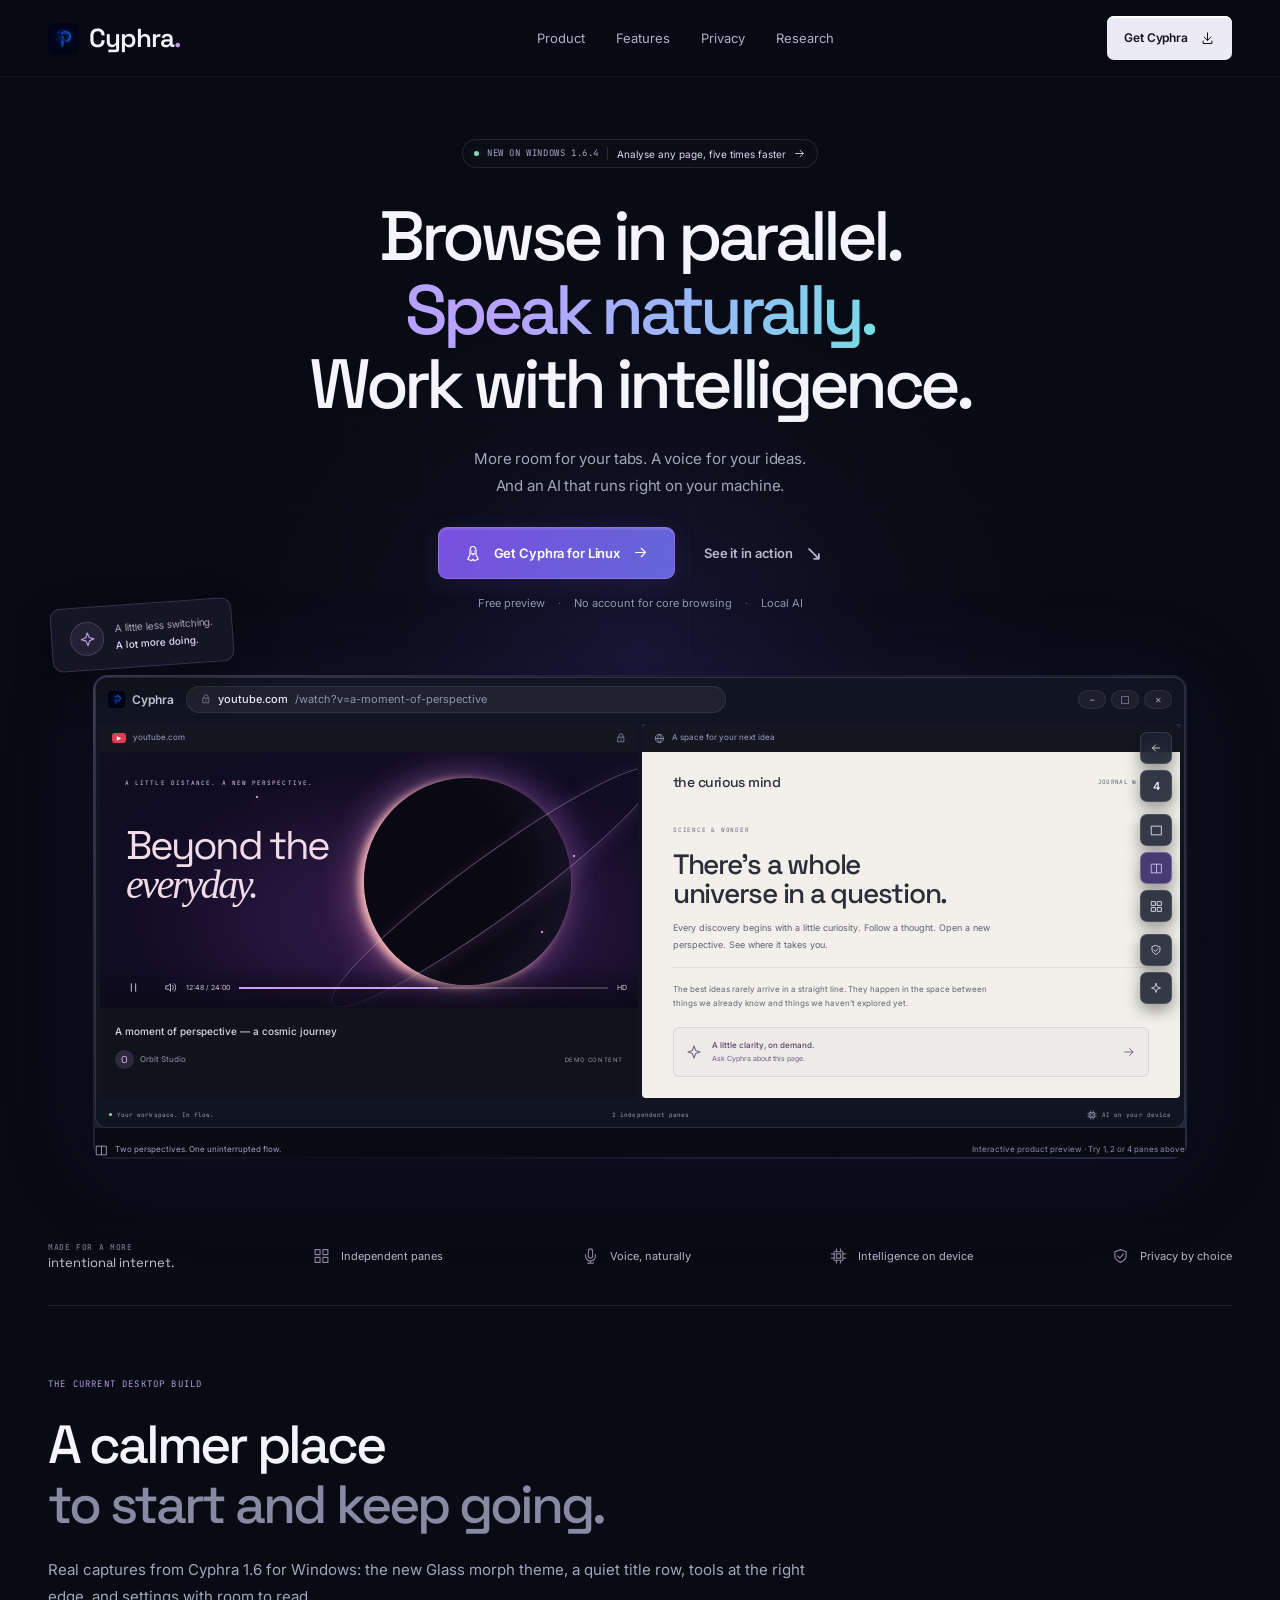
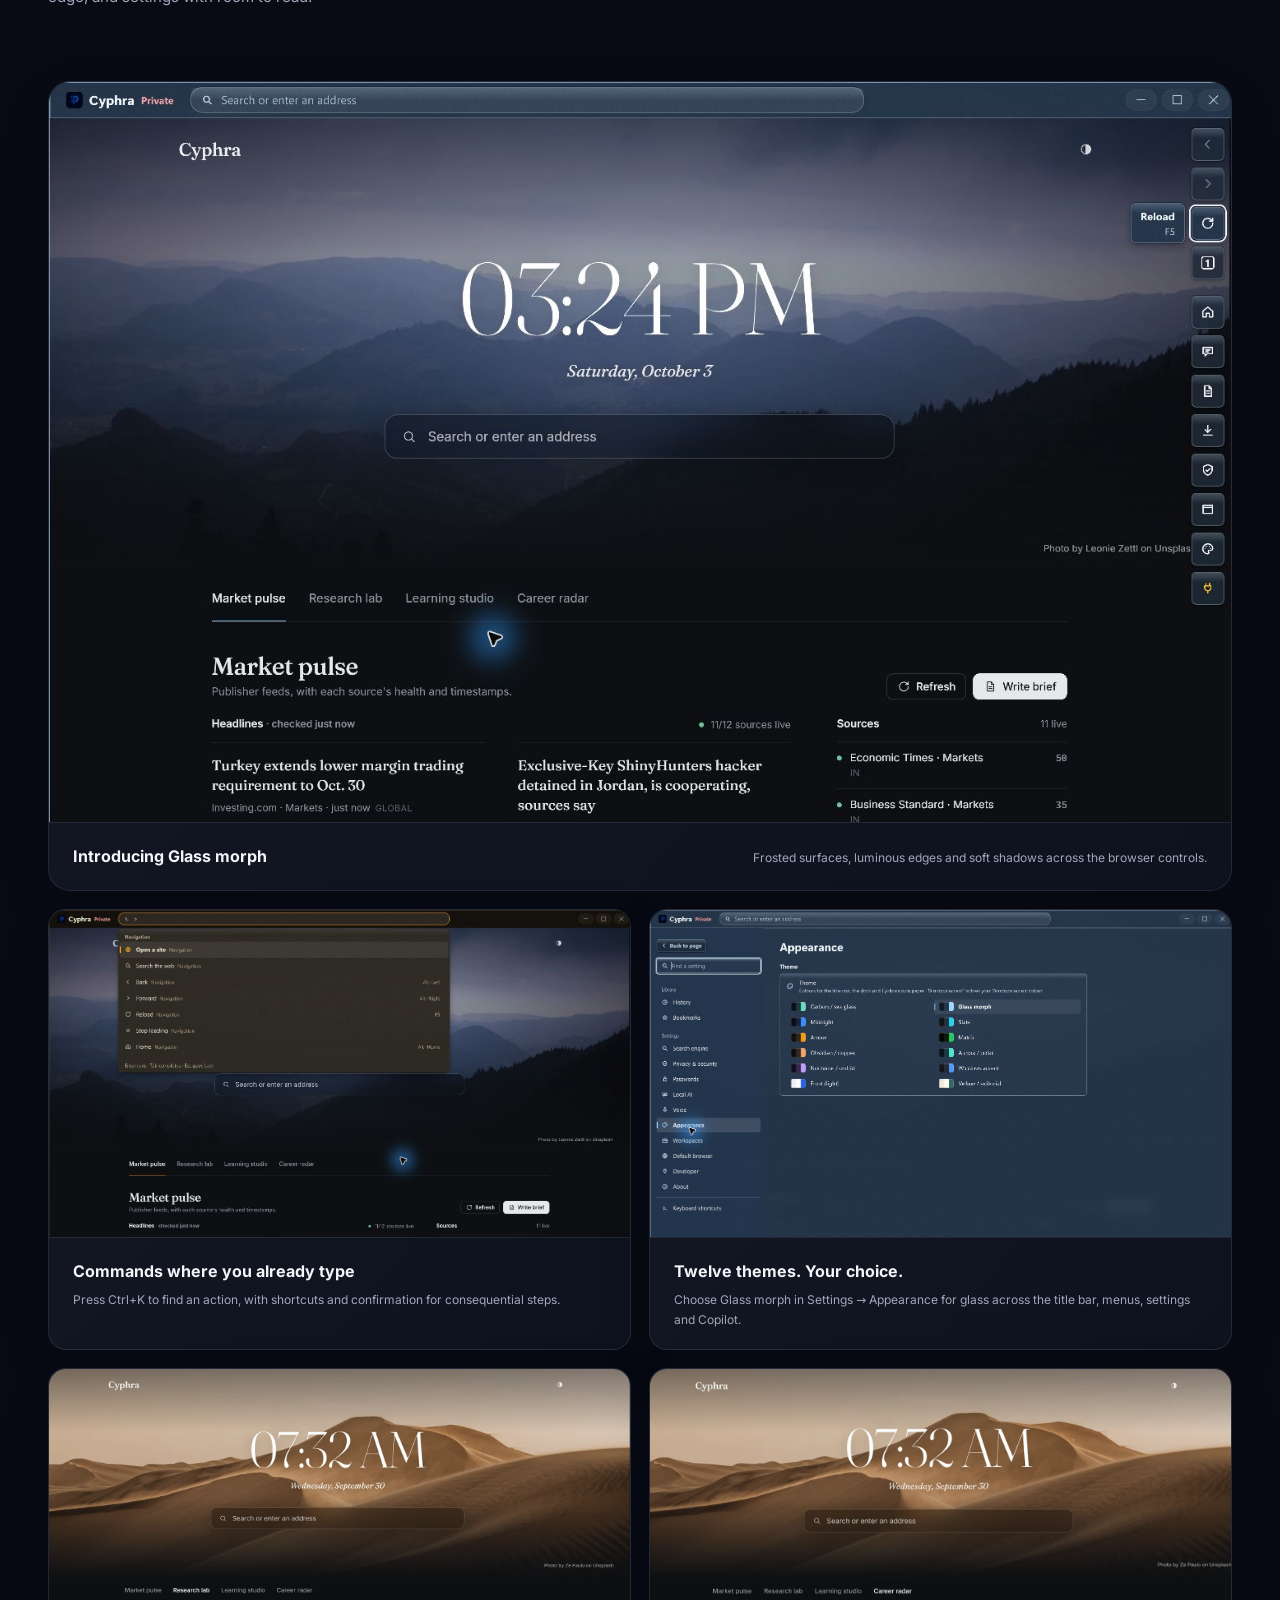
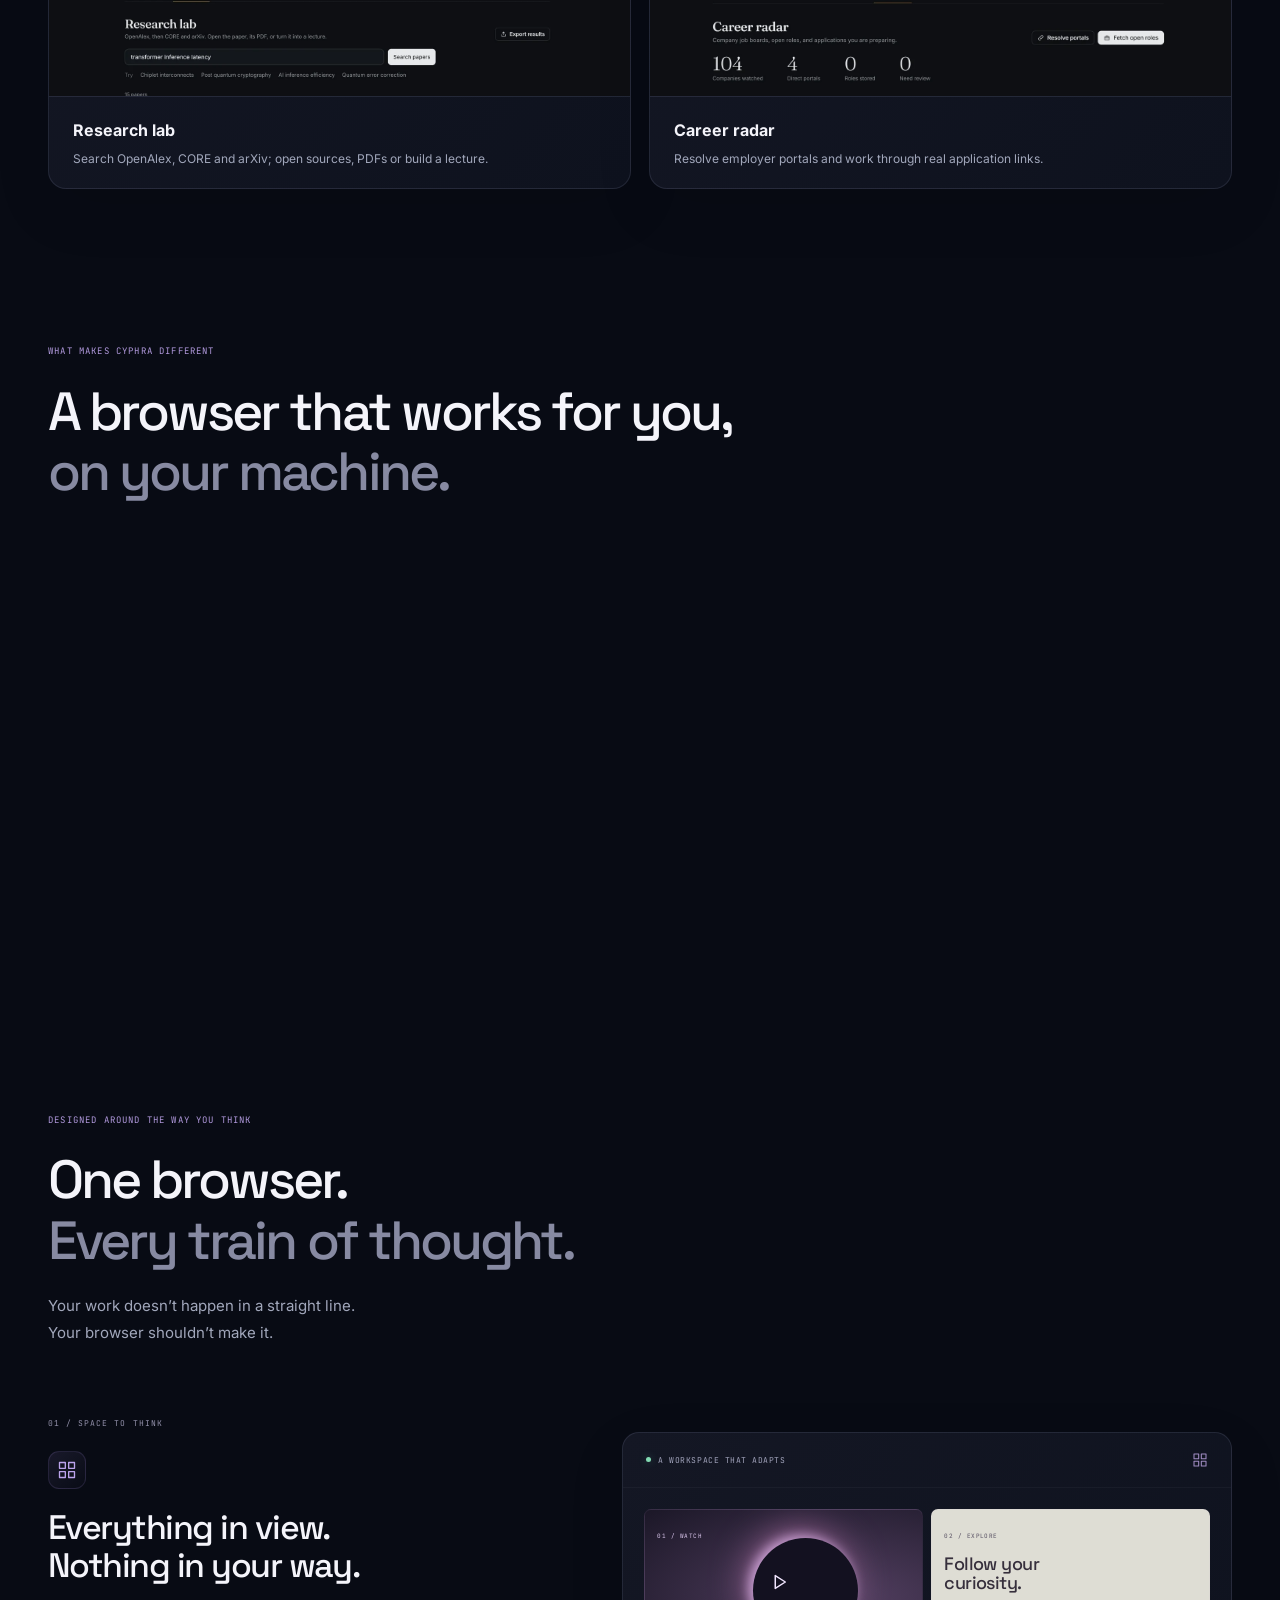
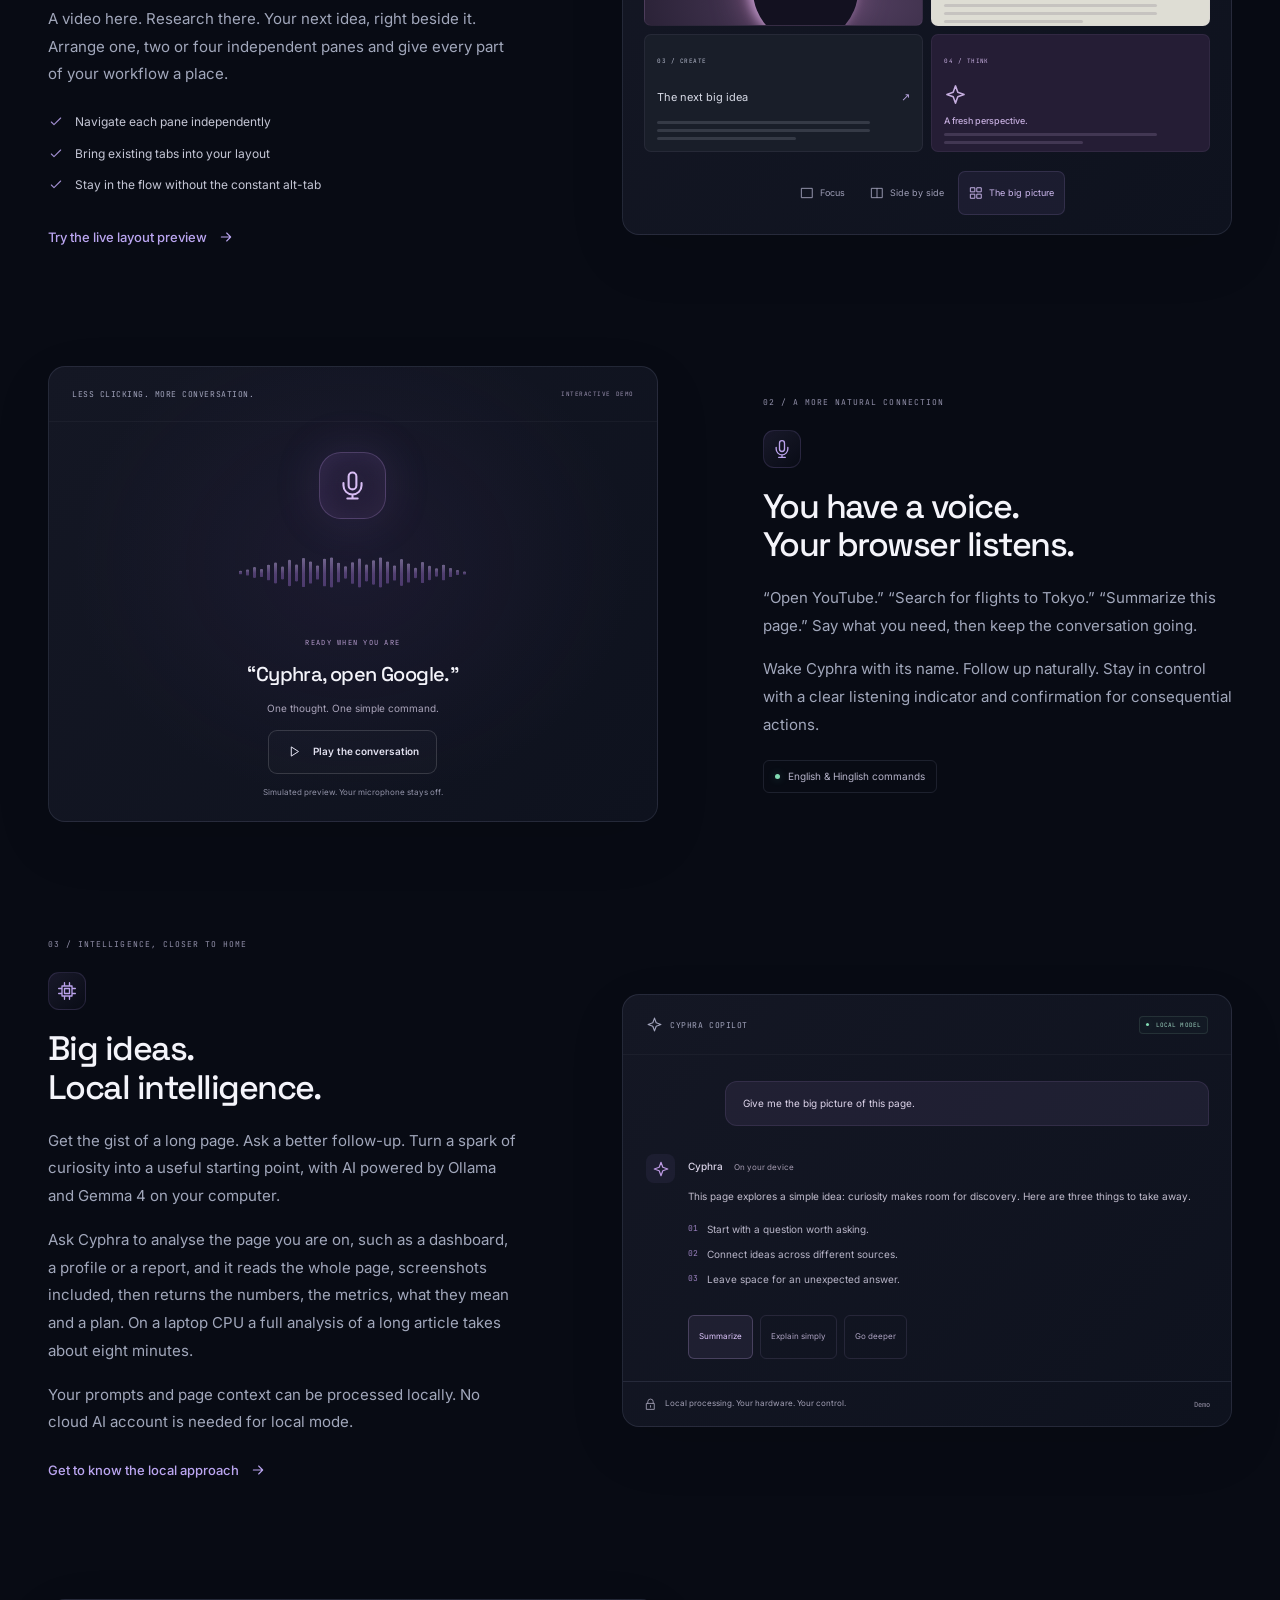
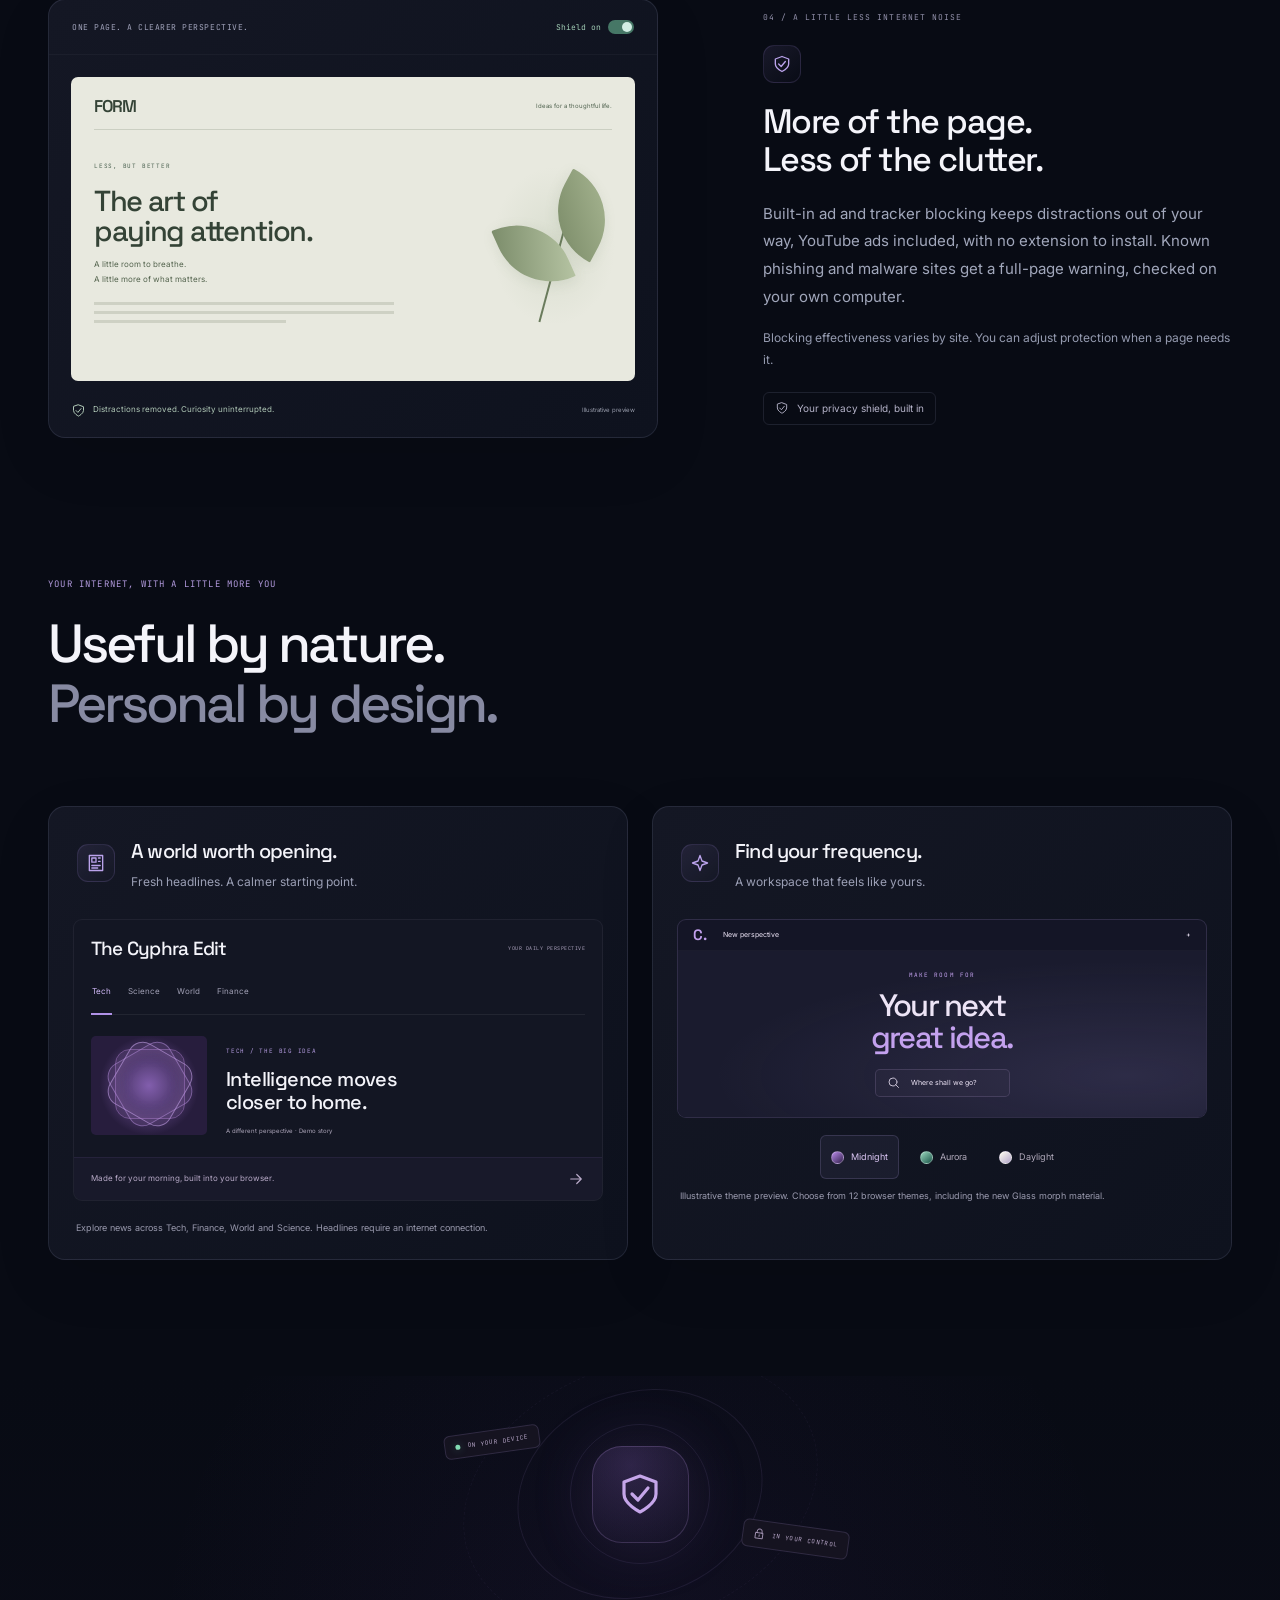
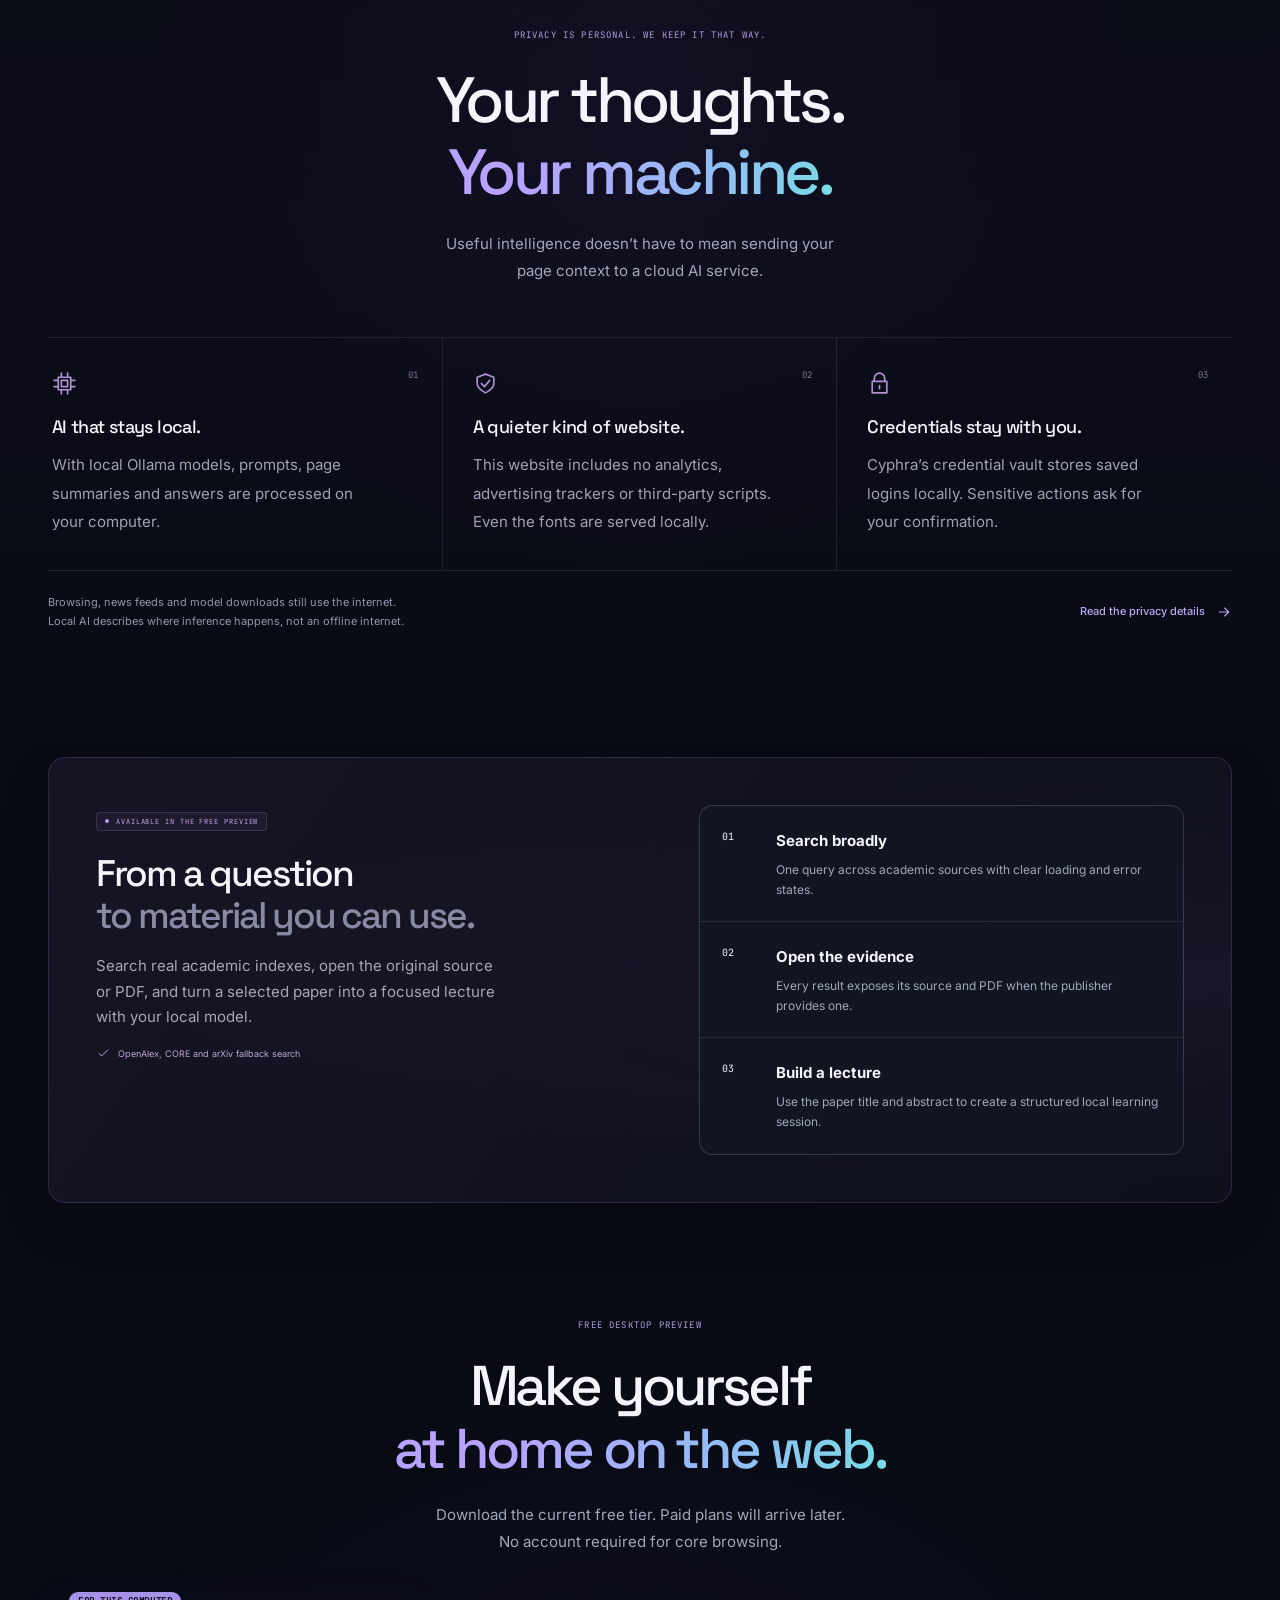
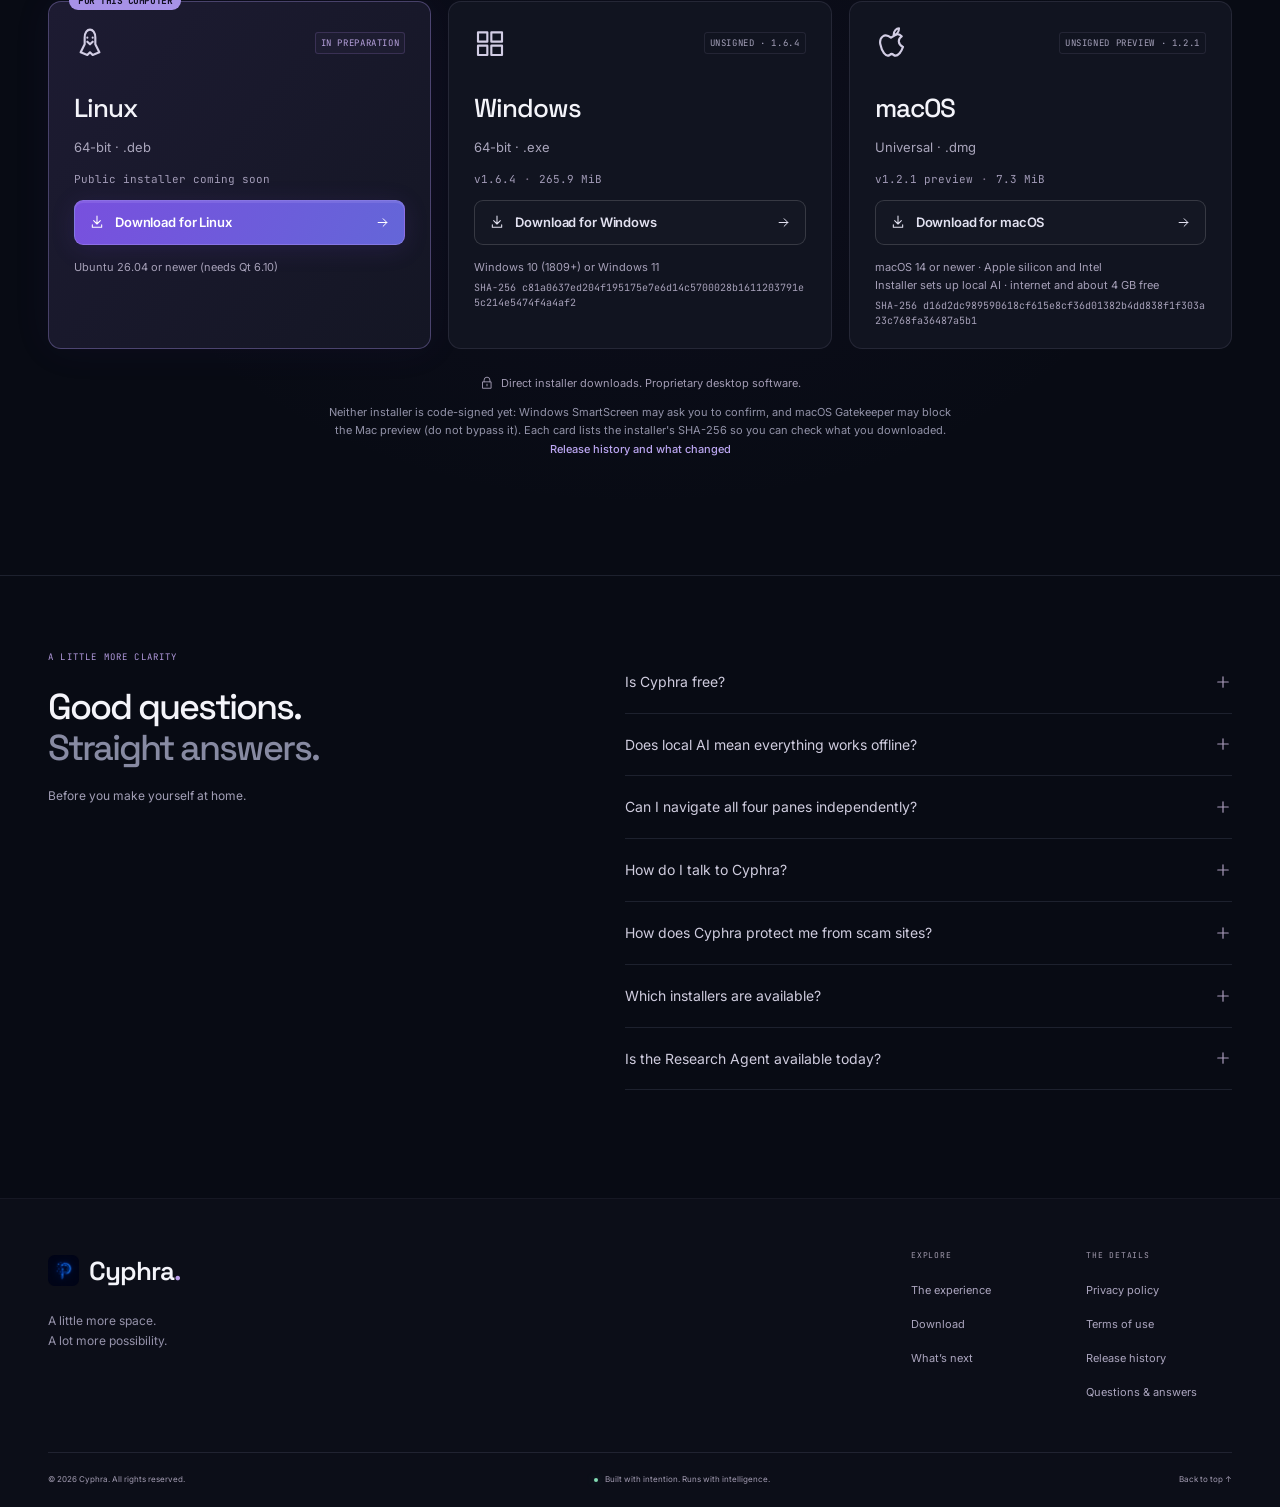
==== commit fc995c16: "Cyphra Windows 1.6.4: Gemma 4, and the release history Built from cyphra-website with BASE_PATH=/cyp" ====
--- a/cyphra/index.html
+++ b/cyphra/index.html
@@ -1,2 +1,2 @@
-<!DOCTYPE html><html lang="en"><head><meta charset="UTF-8"><meta name="viewport" content="width=device-width, initial-scale=1"><meta name="theme-color" content="#080b14"><meta name="description" content="Browse in parallel, navigate by voice, and think with local AI. Meet Cyphra, your desktop workspace for a more focused web."><meta property="og:type" content="website"><meta property="og:title" content="Cyphra — A browser with room for more."><meta property="og:description" content="Browse in parallel, navigate by voice, and think with local AI. Meet Cyphra, your desktop workspace for a more focused web."><meta property="og:image" content="https://yashsaxena5.github.io/cyphra/images/social-card.png"><link rel="canonical" href="https://yashsaxena5.github.io/cyphra/"><meta property="og:url" content="https://yashsaxena5.github.io/cyphra/"><meta property="og:image:width" content="1200"><meta property="og:image:height" content="630"><meta property="og:image:alt" content="Cyphra. Browse in parallel. Speak naturally. Work with intelligence."><meta name="twitter:card" content="summary_large_image"><meta name="referrer" content="strict-origin-when-cross-origin"><link rel="icon" type="image/svg+xml" href="/cyphra/favicon.svg"><link rel="icon" sizes="32x32" href="/cyphra/favicon.ico"><title>Cyphra — A browser with room for more.</title><link rel="stylesheet" href="/cyphra/_astro/Footer.BgytM6Uz.css"></head><body id="top"><a href="#main" class="skip-link">Skip to content</a><header class="site-header"><div class="container nav-inner"><a href="/cyphra/" class="brand-link" aria-label="Cyphra home"><span class="brand"><img class="brand-mark" src="/cyphra/images/cyphra-icon.png" width="31" height="31" alt="" aria-hidden="true"><span>Cyphra<span class="brand-dot">.</span></span></span></a><nav id="primary-nav" class="primary-nav" aria-label="Main navigation"><a href="#screenshots">Product</a><a href="#features">Features</a><a href="#privacy">Privacy</a><a href="#research">Research</a></nav><div class="nav-actions"><a class="button button-small button-white" href="#download">Get Cyphra <svg class width="15" height="15" viewBox="0 0 24 24" fill="none" stroke="currentColor" stroke-width="1.6" stroke-linecap="round" stroke-linejoin="round" aria-hidden="true"><path d="M12 3v12m-5-5 5 5 5-5M5 16v4h14v-4"></path></svg></a><button class="menu-toggle icon-button" aria-label="Open navigation" aria-controls="primary-nav" aria-expanded="false"><svg class width="20" height="20" viewBox="0 0 24 24" fill="none" stroke="currentColor" stroke-width="1.6" stroke-linecap="round" stroke-linejoin="round" aria-hidden="true"><path d="M4 6h16M4 12h16M4 18h16"></path></svg></button></div></div></header><main id="main"><section class="hero" aria-labelledby="hero-title"><div class="hero-grid" aria-hidden="true"></div><div class="hero-ambient" aria-hidden="true"></div><div class="container hero-intro"><a class="announcement" href="#features"><i class="status-dot"></i> NEW ON WINDOWS 1.6.2 <span>Analyse any page in depth <svg class width="13" height="13" viewBox="0 0 24 24" fill="none" stroke="currentColor" stroke-width="1.6" stroke-linecap="round" stroke-linejoin="round" aria-hidden="true"><path d="M5 12h14m-6-6 6 6-6 6"></path></svg></span></a><h1 id="hero-title">Browse in parallel.<br><span class="gradient-text">Speak naturally.</span><br>Work with intelligence.</h1><p class="hero-copy">More room for your tabs. A voice for your ideas.<br class="desktop-break"> And an AI that runs right on your machine.</p><div class="hero-actions"><a class="button button-primary" href="#download" data-os-cta><span data-os-icon="default"><svg class width="18" height="18" viewBox="0 0 24 24" fill="none" stroke="currentColor" stroke-width="1.6" stroke-linecap="round" stroke-linejoin="round" aria-hidden="true"><path d="M12 3v12m-5-5 5 5 5-5M5 16v4h14v-4"></path></svg></span><span data-os-icon="windows" hidden><svg class width="18" height="18" viewBox="0 0 24 24" fill="none" stroke="currentColor" stroke-width="1.6" stroke-linecap="round" stroke-linejoin="round" aria-hidden="true"><path d="M3 4h7v7H3zM13 4h8v7h-8zM3 14h7v7H3zM13 14h8v7h-8z"></path></svg></span><span data-os-icon="macos" hidden><svg class width="18" height="18" viewBox="0 0 24 24" fill="none" stroke="currentColor" stroke-width="1.6" stroke-linecap="round" stroke-linejoin="round" aria-hidden="true"><path d="M14 6c0-3 2-5 4-5 0 3-2 5-4 5M12 8C7 4 3 8 4 13s4 10 7 8c1-1 2-1 3 0 3 2 6-3 7-6-4-2-4-6-1-8-3-3-5-1-8 1"></path></svg></span><span data-os-icon="linux" hidden><svg class width="18" height="18" viewBox="0 0 24 24" fill="none" stroke="currentColor" stroke-width="1.6" stroke-linecap="round" stroke-linejoin="round" aria-hidden="true"><path d="M8 8c0-8 8-8 8 0v5l3 6-5 2-2-2-2 2-5-2 3-6zM10 8h.01M14 8h.01m-4 3 2 2 2-2"></path></svg></span><span data-os-label>Download for free</span><svg class width="17" height="17" viewBox="0 0 24 24" fill="none" stroke="currentColor" stroke-width="1.6" stroke-linecap="round" stroke-linejoin="round" aria-hidden="true"><path d="M5 12h14m-6-6 6 6-6 6"></path></svg></a><a class="button button-quiet" href="#features">See it in action <span>↘</span></a></div><p class="hero-footnote">Free preview <span>·</span> No account for core browsing <span>·</span> Local AI</p></div><div class="container hero-product"><div class="product-orbit" aria-hidden="true"></div><div class="floating-note"><span class="note-orb"><svg class width="17" height="17" viewBox="0 0 24 24" fill="none" stroke="currentColor" stroke-width="1.6" stroke-linecap="round" stroke-linejoin="round" aria-hidden="true"><path d="m12 3 2.4 6.6L21 12l-6.6 2.4L12 21l-2.4-6.6L3 12l6.6-2.4z"></path></svg></span><span>A little less switching.<br><strong>A lot more doing.</strong></span></div><div id="hero-browser" class="browser-mockup" data-browser-demo data-panes="2" data-theme="midnight"><!-- The real 1.5 chrome: one slim title row (logo, oval address, window
-       buttons) and glass tiles on the right edge. No tab strip, no toolbar. --><div class="mock-title"><span class="mock-brand" aria-hidden="true"><span class="brand"><img class="brand-mark" src="/cyphra/images/cyphra-icon.png" width="31" height="31" alt="" aria-hidden="true"></span> Cyphra</span><span class="mock-oval" aria-hidden="true"><svg class width="10" height="10" viewBox="0 0 24 24" fill="none" stroke="currentColor" stroke-width="1.6" stroke-linecap="round" stroke-linejoin="round" aria-hidden="true"><path d="M7 10V7a5 5 0 0 1 10 0v3M5 10h14v11H5zM12 14v3"></path></svg> <b>youtube.com</b><span>/watch?v=a-moment-of-perspective</span></span><span class="mock-winbtns" aria-hidden="true"><i>−</i><i>□</i><i>×</i></span></div><div class="mock-stage"><div class="mock-dock"><span class="mock-tile" aria-hidden="true"><svg class width="12" height="12" viewBox="0 0 24 24" fill="none" stroke="currentColor" stroke-width="1.6" stroke-linecap="round" stroke-linejoin="round" aria-hidden="true"><path d="M5 12h14m-6-6 6 6-6 6"></path></svg></span><span class="mock-tile mock-tile-count" aria-hidden="true">4</span><div class="pane-switch" role="group" aria-label="Browser preview layout"><button class="mock-tile" data-pane-count="1" aria-label="Show one pane" aria-pressed="false"><svg class width="13" height="13" viewBox="0 0 24 24" fill="none" stroke="currentColor" stroke-width="1.6" stroke-linecap="round" stroke-linejoin="round" aria-hidden="true"><path d="M3 4h18v16H3z"></path></svg></button><button class="mock-tile" data-pane-count="2" aria-label="Show two panes" aria-pressed="true"><svg class width="13" height="13" viewBox="0 0 24 24" fill="none" stroke="currentColor" stroke-width="1.6" stroke-linecap="round" stroke-linejoin="round" aria-hidden="true"><path d="M3 4h18v16H3zM12 4v16"></path></svg></button><button class="mock-tile" data-pane-count="4" aria-label="Show four panes" aria-pressed="false"><svg class width="13" height="13" viewBox="0 0 24 24" fill="none" stroke="currentColor" stroke-width="1.6" stroke-linecap="round" stroke-linejoin="round" aria-hidden="true"><path d="M3 3h7v7H3zM14 3h7v7h-7zM3 14h7v7H3zM14 14h7v7h-7z"></path></svg></button></div><span class="mock-tile" aria-hidden="true"><svg class width="12" height="12" viewBox="0 0 24 24" fill="none" stroke="currentColor" stroke-width="1.6" stroke-linecap="round" stroke-linejoin="round" aria-hidden="true"><path d="m12 3 8 3v6c0 5-8 9-8 9s-8-4-8-9V6zM8 12l3 3 5-6"></path></svg></span><span class="mock-tile" aria-hidden="true"><svg class width="12" height="12" viewBox="0 0 24 24" fill="none" stroke="currentColor" stroke-width="1.6" stroke-linecap="round" stroke-linejoin="round" aria-hidden="true"><path d="m12 3 2.4 6.6L21 12l-6.6 2.4L12 21l-2.4-6.6L3 12l6.6-2.4z"></path></svg></span></div><div class="mock-content"><div class="mock-pane video-pane"><div class="pane-address"><span><span class="video-brand">▶</span> youtube.com</span><svg class width="10" height="10" viewBox="0 0 24 24" fill="none" stroke="currentColor" stroke-width="1.6" stroke-linecap="round" stroke-linejoin="round" aria-hidden="true"><path d="M7 10V7a5 5 0 0 1 10 0v3M5 10h14v11H5zM12 14v3"></path></svg></div><div class="video-surface"><div class="eclipse-art"><div class="eclipse-halo"></div><div class="eclipse-sphere"></div><div class="eclipse-orbit"></div><div class="eclipse-star s1"></div><div class="eclipse-star s2"></div><div class="eclipse-star s3"></div></div><div class="video-overline">A LITTLE DISTANCE. A NEW PERSPECTIVE.</div><div class="video-art-title">Beyond the<br><em>everyday.</em></div><div class="video-controls"><button class="demo-play" aria-label="Pause preview animation" aria-pressed="true"><svg class width="13" height="13" viewBox="0 0 24 24" fill="none" stroke="currentColor" stroke-width="1.6" stroke-linecap="round" stroke-linejoin="round" aria-hidden="true"><path d="M8 5v14M16 5v14"></path></svg></button><svg class width="13" height="13" viewBox="0 0 24 24" fill="none" stroke="currentColor" stroke-width="1.6" stroke-linecap="round" stroke-linejoin="round" aria-hidden="true"><path d="m4 9 4 0 4-4v14l-4-4H4zM16 8a6 6 0 0 1 0 8m3-11a10 10 0 0 1 0 14"></path></svg><span>12:48 / 24:00</span><div class="video-progress"><i></i></div><span>HD</span></div></div><div class="video-description"><strong>A moment of perspective — a cosmic journey</strong><p><span class="channel-dot">O</span> Orbit Studio <span class="demo-tag">Demo content</span></p></div></div><div class="mock-pane article-pane"><div class="pane-address"><span><svg class width="11" height="11" viewBox="0 0 24 24" fill="none" stroke="currentColor" stroke-width="1.6" stroke-linecap="round" stroke-linejoin="round" aria-hidden="true"><path d="M21 12a9 9 0 1 1-18 0 9 9 0 0 1 18 0M3 12h18M12 3c5 5 5 13 0 18-5-5-5-13 0-18"></path></svg> A space for your next idea</span><svg class width="10" height="10" viewBox="0 0 24 24" fill="none" stroke="currentColor" stroke-width="1.6" stroke-linecap="round" stroke-linejoin="round" aria-hidden="true"><path d="M7 10V7a5 5 0 0 1 10 0v3M5 10h14v11H5zM12 14v3"></path></svg></div><div class="article-content"><div class="article-brand">the curious mind<span>JOURNAL № 04</span></div><span class="micro-label">SCIENCE & WONDER</span><h3>There’s a whole<br>universe in a question.</h3><p>Every discovery begins with a little curiosity. Follow a thought. Open a new perspective. See where it takes you.</p><div class="article-divider"></div><p class="article-body">The best ideas rarely arrive in a straight line. They happen in the space between things we already know and things we haven’t explored yet.</p><div class="ai-inline"><svg class width="16" height="16" viewBox="0 0 24 24" fill="none" stroke="currentColor" stroke-width="1.6" stroke-linecap="round" stroke-linejoin="round" aria-hidden="true"><path d="m12 3 2.4 6.6L21 12l-6.6 2.4L12 21l-2.4-6.6L3 12l6.6-2.4z"></path></svg><div><strong>A little clarity, on demand.</strong><span>Ask Cyphra about this page.</span></div><svg class width="14" height="14" viewBox="0 0 24 24" fill="none" stroke="currentColor" stroke-width="1.6" stroke-linecap="round" stroke-linejoin="round" aria-hidden="true"><path d="M5 12h14m-6-6 6 6-6 6"></path></svg></div></div></div><div class="mock-pane notes-pane"><div class="pane-address"><span><svg class width="11" height="11" viewBox="0 0 24 24" fill="none" stroke="currentColor" stroke-width="1.6" stroke-linecap="round" stroke-linejoin="round" aria-hidden="true"><path d="M14 2H5v20h14V7zM14 2v5h5M8 12h8M8 16h6"></path></svg> Field notes</span><span>03</span></div><div class="note-content"><span class="micro-label">CONNECTING THE DOTS</span><h3>Room for the<br>next thought.</h3><ul><li><i></i> A new perspective</li><li><i></i> A question worth exploring</li><li><i></i> An idea to come back to</li></ul><div class="note-line"></div><div class="note-line short"></div></div></div><div class="mock-pane chat-pane"><div class="pane-address"><span><svg class width="11" height="11" viewBox="0 0 24 24" fill="none" stroke="currentColor" stroke-width="1.6" stroke-linecap="round" stroke-linejoin="round" aria-hidden="true"><path d="m12 3 2.4 6.6L21 12l-6.6 2.4L12 21l-2.4-6.6L3 12l6.6-2.4z"></path></svg> Cyphra AI</span><span class="local-tag">ON DEVICE</span></div><div class="chat-content"><div class="chat-user">Help me connect these ideas.</div><div class="chat-answer"><svg class width="17" height="17" viewBox="0 0 24 24" fill="none" stroke="currentColor" stroke-width="1.6" stroke-linecap="round" stroke-linejoin="round" aria-hidden="true"><path d="m12 3 2.4 6.6L21 12l-6.6 2.4L12 21l-2.4-6.6L3 12l6.6-2.4z"></path></svg><p>Let’s start with the big picture. What would you like to explore next?</p></div><div class="chat-input">Ask a follow-up <svg class width="14" height="14" viewBox="0 0 24 24" fill="none" stroke="currentColor" stroke-width="1.6" stroke-linecap="round" stroke-linejoin="round" aria-hidden="true"><path d="M5 12h14m-6-6 6 6-6 6"></path></svg></div></div></div></div></div><div class="browser-status"><span><i class="status-dot"></i> Your workspace. In flow.</span><span data-pane-label>2 independent panes</span><span><svg class width="10" height="10" viewBox="0 0 24 24" fill="none" stroke="currentColor" stroke-width="1.6" stroke-linecap="round" stroke-linejoin="round" aria-hidden="true"><path d="M6 6h12v12H6zM9 9h6v6H9zM9 2v4m6-4v4M9 18v4m6-4v4M2 9h4m-4 6h4m12-6h4m-4 6h4"></path></svg> AI on your device</span></div></div><div class="mockup-caption"><span><svg class width="13" height="13" viewBox="0 0 24 24" fill="none" stroke="currentColor" stroke-width="1.6" stroke-linecap="round" stroke-linejoin="round" aria-hidden="true"><path d="M3 4h18v16H3zM12 4v16"></path></svg> Two perspectives. One uninterrupted flow.</span><span>Interactive product preview · Try 1, 2 or 4 panes above</span></div></div><div class="container capability-strip"><span>MADE FOR A MORE<br><strong>intentional internet.</strong></span><div><svg class width="20" height="20" viewBox="0 0 24 24" fill="none" stroke="currentColor" stroke-width="1.6" stroke-linecap="round" stroke-linejoin="round" aria-hidden="true"><path d="M3 3h7v7H3zM14 3h7v7h-7zM3 14h7v7H3zM14 14h7v7h-7z"></path></svg><span>Independent panes</span></div><div><svg class width="20" height="20" viewBox="0 0 24 24" fill="none" stroke="currentColor" stroke-width="1.6" stroke-linecap="round" stroke-linejoin="round" aria-hidden="true"><path d="M9 5a3 3 0 0 1 6 0v7a3 3 0 0 1-6 0zM5 10v2a7 7 0 0 0 14 0v-2M12 19v3M8 22h8"></path></svg><span>Voice, naturally</span></div><div><svg class width="20" height="20" viewBox="0 0 24 24" fill="none" stroke="currentColor" stroke-width="1.6" stroke-linecap="round" stroke-linejoin="round" aria-hidden="true"><path d="M6 6h12v12H6zM9 9h6v6H9zM9 2v4m6-4v4M9 18v4m6-4v4M2 9h4m-4 6h4m12-6h4m-4 6h4"></path></svg><span>Intelligence on device</span></div><div><svg class width="20" height="20" viewBox="0 0 24 24" fill="none" stroke="currentColor" stroke-width="1.6" stroke-linecap="round" stroke-linejoin="round" aria-hidden="true"><path d="m12 3 8 3v6c0 5-8 9-8 9s-8-4-8-9V6zM8 12l3 3 5-6"></path></svg><span>Privacy by choice</span></div></div></section><section id="screenshots" class="section product-gallery" aria-labelledby="screenshots-title"><div class="container"><div class="section-heading reveal"><span class="eyebrow">THE CURRENT DESKTOP BUILD</span><h2 id="screenshots-title">A calmer place<br><span class="muted-heading">to start and keep going.</span></h2><p>Real captures from Cyphra 1.6 for Windows: the new Glass morph theme, a quiet title row, tools at the right edge, and settings with room to read.</p></div><figure class="gallery-lead visual-panel reveal"><img src="/cyphra/images/cyphra-windows-16-glass-morph.jpg" width="1437" height="900" alt="Cyphra 1.6 Glass morph theme with a frosted title bar and translucent right-edge glass tools" loading="eager"><figcaption><strong>Introducing Glass morph</strong><span>Frosted surfaces, luminous edges and soft shadows across the browser controls.</span></figcaption></figure><div class="gallery-pair"><figure class="visual-panel reveal"><img src="/cyphra/images/cyphra-windows-16-palette.jpg" width="1437" height="900" alt="Windows command palette showing navigation actions and their keyboard shortcuts" loading="lazy"><figcaption><strong>Commands where you already type</strong><span>Press Ctrl+K to find an action, with shortcuts and confirmation for consequential steps.</span></figcaption></figure><figure class="visual-panel reveal"><img src="/cyphra/images/cyphra-windows-16-glass-settings.jpg" width="1437" height="900" alt="Glass morph selected in the Windows appearance settings alongside the other eleven themes" loading="lazy"><figcaption><strong>Twelve themes. Your choice.</strong><span>Choose Glass morph in Settings → Appearance for glass across the title bar, menus, settings and Copilot.</span></figcaption></figure></div><div class="gallery-pair"><figure class="visual-panel reveal"><img src="/cyphra/images/cyphra-research.webp" width="1600" height="889" alt="Cyphra Research lab searching real academic papers" loading="lazy"><figcaption><strong>Research lab</strong><span>Search OpenAlex, CORE and arXiv; open sources, PDFs or build a lecture.</span></figcaption></figure><figure class="visual-panel reveal"><img src="/cyphra/images/cyphra-careers.webp" width="1600" height="836" alt="Cyphra Career radar with company portals and open role controls" loading="lazy"><figcaption><strong>Career radar</strong><span>Resolve employer portals and work through real application links.</span></figcaption></figure></div></div></section><section id="different" class="section different-section" aria-labelledby="different-title"><div class="container"><div class="section-heading reveal"><span class="eyebrow">WHAT MAKES CYPHRA DIFFERENT</span><h2 id="different-title">A browser that works for you,<br><span class="muted-heading">on your machine.</span></h2></div><ul class="different-grid reveal"><li><span class="feature-icon"><svg class width="18" height="18" viewBox="0 0 24 24" fill="none" stroke="currentColor" stroke-width="1.6" stroke-linecap="round" stroke-linejoin="round" aria-hidden="true"><path d="M6 6h12v12H6zM9 9h6v6H9zM9 2v4m6-4v4M9 18v4m6-4v4M2 9h4m-4 6h4m12-6h4m-4 6h4"></path></svg></span><div><h3>AI that never leaves your PC</h3><p>Copilot, page summaries and voice run on local models. No cloud AI account, nothing uploaded.</p></div></li><li><span class="feature-icon"><svg class width="18" height="18" viewBox="0 0 24 24" fill="none" stroke="currentColor" stroke-width="1.6" stroke-linecap="round" stroke-linejoin="round" aria-hidden="true"><path d="m12 3 8 3v6c0 5-8 9-8 9s-8-4-8-9V6zM8 12l3 3 5-6"></path></svg></span><div><h3>Safer by default</h3><p>Phishing and malware warnings checked on your computer, https first, risky downloads held for your OK.</p></div></li><li><span class="feature-icon"><svg class width="18" height="18" viewBox="0 0 24 24" fill="none" stroke="currentColor" stroke-width="1.6" stroke-linecap="round" stroke-linejoin="round" aria-hidden="true"><path d="M3 4h18v16H3z"></path></svg></span><div><h3>A screen that’s all page</h3><p>No tab strip, no toolbar. An oval address bar on top; your tools appear when you reach the right edge.</p></div></li><li><span class="feature-icon"><svg class width="18" height="18" viewBox="0 0 24 24" fill="none" stroke="currentColor" stroke-width="1.6" stroke-linecap="round" stroke-linejoin="round" aria-hidden="true"><path d="M3 3h7v7H3zM14 3h7v7h-7zM3 14h7v7H3zM14 14h7v7h-7z"></path></svg></span><div><h3>Up to four pages at once</h3><p>Split the window into two or four independent panes, each with its own history.</p></div></li><li><span class="feature-icon"><svg class width="18" height="18" viewBox="0 0 24 24" fill="none" stroke="currentColor" stroke-width="1.6" stroke-linecap="round" stroke-linejoin="round" aria-hidden="true"><path d="M9 5a3 3 0 0 1 6 0v7a3 3 0 0 1-6 0zM5 10v2a7 7 0 0 0 14 0v-2M12 19v3M8 22h8"></path></svg></span><div><h3>Talk to it</h3><p>English and Hinglish voice commands, with a confirmation before anything consequential.</p></div></li><li><span class="feature-icon"><svg class width="18" height="18" viewBox="0 0 24 24" fill="none" stroke="currentColor" stroke-width="1.6" stroke-linecap="round" stroke-linejoin="round" aria-hidden="true"><path d="M7 10V7a5 5 0 0 1 10 0v3M5 10h14v11H5zM12 14v3"></path></svg></span><div><h3>Nothing about you leaves</h3><p>Passwords in an encrypted local vault, history on your disk, ads and trackers blocked, no telemetry.</p></div></li></ul></div></section><section id="features" class="section features-section" aria-labelledby="features-title"><div class="container"><div class="section-heading reveal"><span class="eyebrow">DESIGNED AROUND THE WAY YOU THINK</span><h2 id="features-title">One browser.<br><span class="muted-heading">Every train of thought.</span></h2><p>Your work doesn’t happen in a straight line.<br>Your browser shouldn’t make it.</p></div><article class="feature-row reveal"><div class="feature-copy"><span class="feature-number">01 / SPACE TO THINK</span><div class="feature-icon"><svg class width="20" height="20" viewBox="0 0 24 24" fill="none" stroke="currentColor" stroke-width="1.6" stroke-linecap="round" stroke-linejoin="round" aria-hidden="true"><path d="M3 3h7v7H3zM14 3h7v7h-7zM3 14h7v7H3zM14 14h7v7h-7z"></path></svg></div><h3>Everything in view.<br>Nothing in your way.</h3><p>A video here. Research there. Your next idea, right beside it. Arrange one, two or four independent panes and give every part of your workflow a place.</p><ul class="feature-points"><li><svg class width="16" height="16" viewBox="0 0 24 24" fill="none" stroke="currentColor" stroke-width="1.6" stroke-linecap="round" stroke-linejoin="round" aria-hidden="true"><path d="m5 12 4 4L19 6"></path></svg> Navigate each pane independently</li><li><svg class width="16" height="16" viewBox="0 0 24 24" fill="none" stroke="currentColor" stroke-width="1.6" stroke-linecap="round" stroke-linejoin="round" aria-hidden="true"><path d="m5 12 4 4L19 6"></path></svg> Bring existing tabs into your layout</li><li><svg class width="16" height="16" viewBox="0 0 24 24" fill="none" stroke="currentColor" stroke-width="1.6" stroke-linecap="round" stroke-linejoin="round" aria-hidden="true"><path d="m5 12 4 4L19 6"></path></svg> Stay in the flow without the constant alt-tab</li></ul><a href="#hero-browser" class="text-link">Try the live layout preview <svg class width="16" height="16" viewBox="0 0 24 24" fill="none" stroke="currentColor" stroke-width="1.6" stroke-linecap="round" stroke-linejoin="round" aria-hidden="true"><path d="M5 12h14m-6-6 6 6-6 6"></path></svg></a></div><div class="layout-visual visual-panel" data-layout-visual data-layout="4"><div class="visual-panel-heading"><span><i class="status-dot"></i> A WORKSPACE THAT ADAPTS</span><svg class width="16" height="16" viewBox="0 0 24 24" fill="none" stroke="currentColor" stroke-width="1.6" stroke-linecap="round" stroke-linejoin="round" aria-hidden="true"><path d="M3 3h7v7H3zM14 3h7v7h-7zM3 14h7v7H3zM14 14h7v7h-7z"></path></svg></div><div class="mini-workspace"><div class="mini-cell mini-video"><span>01 / WATCH</span><div class="mini-planet"></div><svg class width="22" height="22" viewBox="0 0 24 24" fill="none" stroke="currentColor" stroke-width="1.6" stroke-linecap="round" stroke-linejoin="round" aria-hidden="true"><path d="m9 5 11 7-11 7z"></path></svg></div><div class="mini-cell mini-reading"><span>02 / EXPLORE</span><strong>Follow your<br>curiosity.</strong><i></i><i></i><i></i></div><div class="mini-cell mini-document"><span>03 / CREATE</span><div class="mini-doc-heading">The next big idea<span>↗</span></div><i></i><i></i><i></i></div><div class="mini-cell mini-ai"><span>04 / THINK</span><svg class width="23" height="23" viewBox="0 0 24 24" fill="none" stroke="currentColor" stroke-width="1.6" stroke-linecap="round" stroke-linejoin="round" aria-hidden="true"><path d="m12 3 2.4 6.6L21 12l-6.6 2.4L12 21l-2.4-6.6L3 12l6.6-2.4z"></path></svg><strong>A fresh perspective.</strong><i></i><i></i></div></div><div class="layout-options" role="group" aria-label="Workspace arrangement"><button data-layout-count="1" aria-pressed="false"><svg class width="14" height="14" viewBox="0 0 24 24" fill="none" stroke="currentColor" stroke-width="1.6" stroke-linecap="round" stroke-linejoin="round" aria-hidden="true"><path d="M3 4h18v16H3z"></path></svg> Focus</button><button data-layout-count="2" aria-pressed="false"><svg class width="14" height="14" viewBox="0 0 24 24" fill="none" stroke="currentColor" stroke-width="1.6" stroke-linecap="round" stroke-linejoin="round" aria-hidden="true"><path d="M3 4h18v16H3zM12 4v16"></path></svg> Side by side</button><button data-layout-count="4" aria-pressed="true"><svg class width="14" height="14" viewBox="0 0 24 24" fill="none" stroke="currentColor" stroke-width="1.6" stroke-linecap="round" stroke-linejoin="round" aria-hidden="true"><path d="M3 3h7v7H3zM14 3h7v7h-7zM3 14h7v7H3zM14 14h7v7h-7z"></path></svg> The big picture</button></div></div></article><article class="feature-row reverse reveal"><div class="feature-copy"><span class="feature-number">02 / A MORE NATURAL CONNECTION</span><div class="feature-icon"><svg class width="20" height="20" viewBox="0 0 24 24" fill="none" stroke="currentColor" stroke-width="1.6" stroke-linecap="round" stroke-linejoin="round" aria-hidden="true"><path d="M9 5a3 3 0 0 1 6 0v7a3 3 0 0 1-6 0zM5 10v2a7 7 0 0 0 14 0v-2M12 19v3M8 22h8"></path></svg></div><h3>You have a voice.<br>Your browser listens.</h3><p>“Open YouTube.” “Search for flights to Tokyo.” “Summarize this page.” Say what you need, then keep the conversation going.</p><p>Wake Cyphra with its name. Follow up naturally. Stay in control with a clear listening indicator and confirmation for consequential actions.</p><span class="inline-chip"><i class="status-dot"></i> English & Hinglish commands</span></div><div class="voice-visual visual-panel" data-voice-demo><div class="visual-panel-heading"><span>LESS CLICKING. MORE CONVERSATION.</span><span class="preview-label">INTERACTIVE DEMO</span></div><div class="voice-orb"><svg class width="31" height="31" viewBox="0 0 24 24" fill="none" stroke="currentColor" stroke-width="1.6" stroke-linecap="round" stroke-linejoin="round" aria-hidden="true"><path d="M9 5a3 3 0 0 1 6 0v7a3 3 0 0 1-6 0zM5 10v2a7 7 0 0 0 14 0v-2M12 19v3M8 22h8"></path></svg></div><div class="waveform" aria-hidden="true"><i style="--bar-height:9px;--delay:0s"></i><i style="--bar-height:15px;--delay:-0.07s"></i><i style="--bar-height:27px;--delay:-0.14s"></i><i style="--bar-height:20px;--delay:-0.21000000000000002s"></i><i style="--bar-height:39px;--delay:-0.28s"></i><i style="--bar-height:52px;--delay:-0.35000000000000003s"></i><i style="--bar-height:32px;--delay:-0.42000000000000004s"></i><i style="--bar-height:66px;--delay:-0.49000000000000005s"></i><i style="--bar-height:42px;--delay:-0.56s"></i><i style="--bar-height:73px;--delay:-0.6300000000000001s"></i><i style="--bar-height:55px;--delay:-0.7000000000000001s"></i><i style="--bar-height:35px;--delay:-0.77s"></i><i style="--bar-height:69px;--delay:-0.8400000000000001s"></i><i style="--bar-height:81px;--delay:-0.9100000000000001s"></i><i style="--bar-height:49px;--delay:-0.9800000000000001s"></i><i style="--bar-height:31px;--delay:-1.05s"></i><i style="--bar-height:54px;--delay:-1.12s"></i><i style="--bar-height:72px;--delay:-1.1900000000000002s"></i><i style="--bar-height:42px;--delay:-1.2600000000000002s"></i><i style="--bar-height:61px;--delay:-1.33s"></i><i style="--bar-height:80px;--delay:-1.4000000000000001s"></i><i style="--bar-height:55px;--delay:-1.4700000000000002s"></i><i style="--bar-height:38px;--delay:-1.54s"></i><i style="--bar-height:67px;--delay:-1.61s"></i><i style="--bar-height:48px;--delay:-1.6800000000000002s"></i><i style="--bar-height:26px;--delay:-1.7500000000000002s"></i><i style="--bar-height:53px;--delay:-1.8200000000000003s"></i><i style="--bar-height:36px;--delay:-1.8900000000000001s"></i><i style="--bar-height:21px;--delay:-1.9600000000000002s"></i><i style="--bar-height:39px;--delay:-2.0300000000000002s"></i><i style="--bar-height:23px;--delay:-2.1s"></i><i style="--bar-height:13px;--delay:-2.1700000000000004s"></i><i style="--bar-height:8px;--delay:-2.24s"></i></div><div class="voice-transcript" aria-live="polite"><span data-voice-status>READY WHEN YOU ARE</span><p data-voice-quote>“Cyphra, open Google.”</p><span data-voice-answer>One thought. One simple command.</span></div><button class="button button-outline demo-voice-button" data-voice-play><svg class width="15" height="15" viewBox="0 0 24 24" fill="none" stroke="currentColor" stroke-width="1.6" stroke-linecap="round" stroke-linejoin="round" aria-hidden="true"><path d="m9 5 11 7-11 7z"></path></svg> Play the conversation</button><p class="demo-note">Simulated preview. Your microphone stays off.</p></div></article><article class="feature-row reveal"><div class="feature-copy"><span class="feature-number">03 / INTELLIGENCE, CLOSER TO HOME</span><div class="feature-icon"><svg class width="20" height="20" viewBox="0 0 24 24" fill="none" stroke="currentColor" stroke-width="1.6" stroke-linecap="round" stroke-linejoin="round" aria-hidden="true"><path d="M6 6h12v12H6zM9 9h6v6H9zM9 2v4m6-4v4M9 18v4m6-4v4M2 9h4m-4 6h4m12-6h4m-4 6h4"></path></svg></div><h3>Big ideas.<br>Local intelligence.</h3><p>Get the gist of a long page. Ask a better follow-up. Turn a spark of curiosity into a useful starting point, with AI powered by Ollama and Qwen on your computer.</p><p>New in 1.6.2: ask Cyphra to analyse the page you are on, such as a dashboard, a profile or a report, and it reads the whole page, screenshots included, then returns the numbers, the metrics, what they mean and a plan.</p><p>Your prompts and page context can be processed locally. No cloud AI account is needed for local mode.</p><a href="#privacy" class="text-link">Get to know the local approach <svg class width="16" height="16" viewBox="0 0 24 24" fill="none" stroke="currentColor" stroke-width="1.6" stroke-linecap="round" stroke-linejoin="round" aria-hidden="true"><path d="M5 12h14m-6-6 6 6-6 6"></path></svg></a></div><div class="ai-visual visual-panel" data-ai-demo><div class="visual-panel-heading"><span><svg class width="17" height="17" viewBox="0 0 24 24" fill="none" stroke="currentColor" stroke-width="1.6" stroke-linecap="round" stroke-linejoin="round" aria-hidden="true"><path d="m12 3 2.4 6.6L21 12l-6.6 2.4L12 21l-2.4-6.6L3 12l6.6-2.4z"></path></svg> CYPHRA COPILOT</span><span class="local-pill"><i class="status-dot"></i> LOCAL MODEL</span></div><div class="ai-user-message" data-ai-prompt>Give me the big picture of this page.</div><div class="ai-message"><span class="ai-avatar"><svg class width="18" height="18" viewBox="0 0 24 24" fill="none" stroke="currentColor" stroke-width="1.6" stroke-linecap="round" stroke-linejoin="round" aria-hidden="true"><path d="m12 3 2.4 6.6L21 12l-6.6 2.4L12 21l-2.4-6.6L3 12l6.6-2.4z"></path></svg></span><div><span class="ai-message-name">Cyphra <small>On your device</small></span><p data-ai-response>This page explores a simple idea: curiosity makes room for discovery. Here are three things to take away.</p><ol data-ai-points><li>Start with a question worth asking.</li><li>Connect ideas across different sources.</li><li>Leave space for an unexpected answer.</li></ol></div></div><div class="ai-prompt-chips"><button data-ai-choice="summary" aria-pressed="true">Summarize</button><button data-ai-choice="explain" aria-pressed="false">Explain simply</button><button data-ai-choice="questions" aria-pressed="false">Go deeper</button></div><div class="ai-footer"><svg class width="13" height="13" viewBox="0 0 24 24" fill="none" stroke="currentColor" stroke-width="1.6" stroke-linecap="round" stroke-linejoin="round" aria-hidden="true"><path d="M7 10V7a5 5 0 0 1 10 0v3M5 10h14v11H5zM12 14v3"></path></svg> Local processing. Your hardware. Your control.<span>Demo</span></div></div></article><article class="feature-row reverse reveal"><div class="feature-copy"><span class="feature-number">04 / A LITTLE LESS INTERNET NOISE</span><div class="feature-icon"><svg class width="20" height="20" viewBox="0 0 24 24" fill="none" stroke="currentColor" stroke-width="1.6" stroke-linecap="round" stroke-linejoin="round" aria-hidden="true"><path d="m12 3 8 3v6c0 5-8 9-8 9s-8-4-8-9V6zM8 12l3 3 5-6"></path></svg></div><h3>More of the page.<br>Less of the clutter.</h3><p>Built-in ad and tracker blocking keeps distractions out of your way, YouTube ads included, with no extension to install. Known phishing and malware sites get a full-page warning, checked on your own computer.</p><p class="small-copy">Blocking effectiveness varies by site. You can adjust protection when a page needs it.</p><div class="inline-chip"><svg class width="14" height="14" viewBox="0 0 24 24" fill="none" stroke="currentColor" stroke-width="1.6" stroke-linecap="round" stroke-linejoin="round" aria-hidden="true"><path d="m12 3 8 3v6c0 5-8 9-8 9s-8-4-8-9V6zM8 12l3 3 5-6"></path></svg> Your privacy shield, built in</div></div><div class="shield-visual visual-panel" data-block-demo data-blocked="true"><div class="visual-panel-heading"><span>ONE PAGE. A CLEARER PERSPECTIVE.</span><button class="shield-toggle" role="switch" aria-checked="true" aria-label="Preview ad and tracker blocking"><span>Shield on</span><i></i></button></div><div class="mock-news-site"><div class="fake-news-logo">FORM<span>Ideas for a thoughtful life.</span></div><div class="demo-ad"><span>ADVERTISEMENT</span><strong>Something you didn’t come here for.</strong></div><div class="clean-article"><div class="plant-art"><div></div><i></i><b></b></div><span class="micro-label">LESS, BUT BETTER</span><h4>The art of<br>paying attention.</h4><p>A little room to breathe.<br>A little more of what matters.</p><div class="text-lines"><i></i><i></i><i></i></div></div><div class="demo-ad bottom-ad">ANOTHER DISTRACTION</div></div><div class="shield-result"><svg class width="15" height="15" viewBox="0 0 24 24" fill="none" stroke="currentColor" stroke-width="1.6" stroke-linecap="round" stroke-linejoin="round" aria-hidden="true"><path d="m12 3 8 3v6c0 5-8 9-8 9s-8-4-8-9V6zM8 12l3 3 5-6"></path></svg><span data-block-result>Distractions removed. Curiosity uninterrupted.</span><small>Illustrative preview</small></div></div></article></div></section><section class="section personality-section" aria-labelledby="personality-title"><div class="container"><div class="section-heading reveal"><span class="eyebrow">YOUR INTERNET, WITH A LITTLE MORE YOU</span><h2 id="personality-title">Useful by nature.<br><span class="muted-heading">Personal by design.</span></h2></div><div class="personality-grid"><article class="news-feature visual-panel reveal" data-news-demo><div class="card-heading"><span class="feature-icon"><svg class width="20" height="20" viewBox="0 0 24 24" fill="none" stroke="currentColor" stroke-width="1.6" stroke-linecap="round" stroke-linejoin="round" aria-hidden="true"><path d="M4 3h16v18H4zM7 6h5v5H7zM15 6h2m-2 4h2M7 15h10M7 18h7"></path></svg></span><div><h3>A world worth opening.</h3><p>Fresh headlines. A calmer starting point.</p></div></div><div class="news-widget"><div class="news-widget-brand">The Cyphra Edit<span>YOUR DAILY PERSPECTIVE</span></div><div class="news-categories" role="group" aria-label="News preview category"><button data-news-category="Tech" aria-pressed="true">Tech</button><button data-news-category="Science" aria-pressed="false">Science</button><button data-news-category="World" aria-pressed="false">World</button><button data-news-category="Finance" aria-pressed="false">Finance</button></div><div class="news-lead"><div class="news-art"><span></span><i></i><b></b></div><div><span class="micro-label" data-news-kicker>TECH / THE BIG IDEA</span><h4 data-news-title>Intelligence moves closer to home.</h4><span class="news-read">A different perspective · Demo story</span></div></div><div class="news-bottom"><span>Made for your morning, built into your browser.</span><svg class width="18" height="18" viewBox="0 0 24 24" fill="none" stroke="currentColor" stroke-width="1.6" stroke-linecap="round" stroke-linejoin="round" aria-hidden="true"><path d="M5 12h14m-6-6 6 6-6 6"></path></svg></div></div><p class="card-footnote">Explore news across Tech, Finance, World and Science. Headlines require an internet connection.</p></article><article class="themes-feature visual-panel reveal" data-theme-showcase><div class="card-heading"><span class="feature-icon"><svg class width="20" height="20" viewBox="0 0 24 24" fill="none" stroke="currentColor" stroke-width="1.6" stroke-linecap="round" stroke-linejoin="round" aria-hidden="true"><path d="m12 3 2.4 6.6L21 12l-6.6 2.4L12 21l-2.4-6.6L3 12l6.6-2.4z"></path></svg></span><div><h3>Find your frequency.</h3><p>A workspace that feels like yours.</p></div></div><div class="theme-preview" data-preview-theme="midnight"><div class="theme-mini-nav"><span class="theme-mini-logo">C.</span><span>New perspective</span><i>+</i></div><div class="theme-mini-page"><span>MAKE ROOM FOR</span><strong>Your next<br><em>great idea.</em></strong><div class="theme-mini-search"><svg class width="12" height="12" viewBox="0 0 24 24" fill="none" stroke="currentColor" stroke-width="1.6" stroke-linecap="round" stroke-linejoin="round" aria-hidden="true"><path d="M15.5 15.5 21 21M18 10a8 8 0 1 1-16 0 8 8 0 0 1 16 0"></path></svg> Where shall we go?</div></div></div><div class="theme-options" role="group" aria-label="Preview a Cyphra theme"><button data-theme-choice="midnight" aria-pressed="true"><i class="swatch swatch-midnight"></i> Midnight</button><button data-theme-choice="aurora" aria-pressed="false"><i class="swatch swatch-aurora"></i> Aurora</button><button data-theme-choice="daylight" aria-pressed="false"><i class="swatch swatch-daylight"></i> Daylight</button></div><p class="card-footnote">Illustrative theme preview. Choose from 12 browser themes, including the new Glass morph material.</p></article></div></div></section><section id="privacy" class="section privacy-section" aria-labelledby="privacy-title"><div class="privacy-radial" aria-hidden="true"></div><div class="container"><div class="privacy-symbol reveal" aria-hidden="true"><div class="privacy-ring ring-one"></div><div class="privacy-ring ring-two"></div><div class="privacy-ring ring-three"></div><div class="shield-core"><svg class width="48" height="48" viewBox="0 0 24 24" fill="none" stroke="currentColor" stroke-width="1.6" stroke-linecap="round" stroke-linejoin="round" aria-hidden="true"><path d="m12 3 8 3v6c0 5-8 9-8 9s-8-4-8-9V6zM8 12l3 3 5-6"></path></svg></div><span class="orbit-label label-local"><i class="status-dot"></i> ON YOUR DEVICE</span><span class="orbit-label label-owned"><svg class width="12" height="12" viewBox="0 0 24 24" fill="none" stroke="currentColor" stroke-width="1.6" stroke-linecap="round" stroke-linejoin="round" aria-hidden="true"><path d="M7 10V7a5 5 0 0 1 10 0v3M5 10h14v11H5zM12 14v3"></path></svg> IN YOUR CONTROL</span></div><div class="section-heading centered reveal"><span class="eyebrow">PRIVACY IS PERSONAL. WE KEEP IT THAT WAY.</span><h2 id="privacy-title">Your thoughts.<br><span class="gradient-text">Your machine.</span></h2><p>Useful intelligence doesn’t have to mean sending your<br class="desktop-break"> page context to a cloud AI service.</p></div><div class="privacy-pillars reveal"><article><span>01</span><svg class width="25" height="25" viewBox="0 0 24 24" fill="none" stroke="currentColor" stroke-width="1.6" stroke-linecap="round" stroke-linejoin="round" aria-hidden="true"><path d="M6 6h12v12H6zM9 9h6v6H9zM9 2v4m6-4v4M9 18v4m6-4v4M2 9h4m-4 6h4m12-6h4m-4 6h4"></path></svg><h3>AI that stays local.</h3><p>With local Ollama models, prompts, page summaries and answers are processed on your computer.</p></article><article><span>02</span><svg class width="25" height="25" viewBox="0 0 24 24" fill="none" stroke="currentColor" stroke-width="1.6" stroke-linecap="round" stroke-linejoin="round" aria-hidden="true"><path d="m12 3 8 3v6c0 5-8 9-8 9s-8-4-8-9V6zM8 12l3 3 5-6"></path></svg><h3>A quieter kind of website.</h3><p>This website includes no analytics, advertising trackers or third-party scripts. Even the fonts are served locally.</p></article><article><span>03</span><svg class width="25" height="25" viewBox="0 0 24 24" fill="none" stroke="currentColor" stroke-width="1.6" stroke-linecap="round" stroke-linejoin="round" aria-hidden="true"><path d="M7 10V7a5 5 0 0 1 10 0v3M5 10h14v11H5zM12 14v3"></path></svg><h3>Credentials stay with you.</h3><p>Cyphra’s credential vault stores saved logins locally. Sensitive actions ask for your confirmation.</p></article></div><div class="privacy-fineprint"><p>Browsing, news feeds and model downloads still use the internet.<br>Local AI describes where inference happens, not an offline internet.</p><a class="text-link" href="/cyphra/privacy/">Read the privacy details <svg class width="16" height="16" viewBox="0 0 24 24" fill="none" stroke="currentColor" stroke-width="1.6" stroke-linecap="round" stroke-linejoin="round" aria-hidden="true"><path d="M5 12h14m-6-6 6 6-6 6"></path></svg></a></div></div></section><section id="research" class="section research-section" aria-labelledby="research-title"><div class="container research-inner visual-panel reveal"><div class="research-copy"><span class="soon-badge"><i></i> AVAILABLE IN THE FREE PREVIEW</span><h2 id="research-title">From a question<br><span class="muted-heading">to material you can use.</span></h2><p>Search real academic indexes, open the original source or PDF, and turn a selected paper into a focused lecture with your local model.</p><span class="research-status"><svg class width="15" height="15" viewBox="0 0 24 24" fill="none" stroke="currentColor" stroke-width="1.6" stroke-linecap="round" stroke-linejoin="round" aria-hidden="true"><path d="m5 12 4 4L19 6"></path></svg> OpenAlex, CORE and arXiv fallback search</span></div><div class="shipped-stack" aria-label="Research workflow"><article><span>01</span><div><strong>Search broadly</strong><p>One query across academic sources with clear loading and error states.</p></div></article><article><span>02</span><div><strong>Open the evidence</strong><p>Every result exposes its source and PDF when the publisher provides one.</p></div></article><article><span>03</span><div><strong>Build a lecture</strong><p>Use the paper title and abstract to create a structured local learning session.</p></div></article></div></div></section><section id="download" class="section download-section" aria-labelledby="download-title"><div class="container"><div class="section-heading centered reveal"><span class="eyebrow">FREE DESKTOP PREVIEW</span><h2 id="download-title">Make yourself<br><span class="gradient-text">at home on the web.</span></h2><p>Download the current free tier. Paid plans will arrive later.<br>No account required for core browsing.</p></div><div class="download-grid reveal"><article id="download-windows" data-platform="windows" class="download-card featured"><span class="for-you" data-for-you-label hidden>FOR THIS COMPUTER</span><div class="download-card-top"><svg class width="32" height="32" viewBox="0 0 24 24" fill="none" stroke="currentColor" stroke-width="1.6" stroke-linecap="round" stroke-linejoin="round" aria-hidden="true"><path d="M3 4h7v7H3zM13 4h8v7h-8zM3 14h7v7H3zM13 14h8v7h-8z"></path></svg><span class="release-state">UNSIGNED · 1.6.3</span></div><h3>Windows</h3><p>64-bit · .exe</p><div class="download-version">v1.6.3<span>·</span>265.9 MiB</div><a class="button button-primary" href="https://github.com/yashsaxena5/yashsaxena5.github.io/releases/download/cyphra-v1.6.3/CyphraSetup_v1.6.3.exe" data-download-platform="windows" data-release-url="https://github.com/yashsaxena5/yashsaxena5.github.io/releases/download/cyphra-v1.6.3/CyphraSetup_v1.6.3.exe" aria-label="Download for Windows"><svg class width="16" height="16" viewBox="0 0 24 24" fill="none" stroke="currentColor" stroke-width="1.6" stroke-linecap="round" stroke-linejoin="round" aria-hidden="true"><path d="M12 3v12m-5-5 5 5 5-5M5 16v4h14v-4"></path></svg> Download for Windows<svg class width="15" height="15" viewBox="0 0 24 24" fill="none" stroke="currentColor" stroke-width="1.6" stroke-linecap="round" stroke-linejoin="round" aria-hidden="true"><path d="M5 12h14m-6-6 6 6-6 6"></path></svg></a><p class="system-requirement">Windows 10 (1809+) or Windows 11<br><code>SHA-256 247d7253d20b22a8d3b4b4a5f16ae97d9255a2c976610ad49fa2ab019fdf3185</code></p></article><article id="download-macos" data-platform="macos" class="download-card"><span class="for-you" data-for-you-label hidden>FOR THIS COMPUTER</span><div class="download-card-top"><svg class width="32" height="32" viewBox="0 0 24 24" fill="none" stroke="currentColor" stroke-width="1.6" stroke-linecap="round" stroke-linejoin="round" aria-hidden="true"><path d="M14 6c0-3 2-5 4-5 0 3-2 5-4 5M12 8C7 4 3 8 4 13s4 10 7 8c1-1 2-1 3 0 3 2 6-3 7-6-4-2-4-6-1-8-3-3-5-1-8 1"></path></svg><span class="release-state">UNSIGNED PREVIEW · 1.2.1</span></div><h3>macOS</h3><p>Universal · .dmg</p><div class="download-version">v1.2.1 preview<span>·</span>7.3 MiB</div><a class="button button-outline" href="https://yashsaxena5.github.io/downloads/Cyphra-1.2.1-preview.dmg" data-download-platform="macos" data-release-url="https://yashsaxena5.github.io/downloads/Cyphra-1.2.1-preview.dmg" aria-label="Download for macOS"><svg class width="16" height="16" viewBox="0 0 24 24" fill="none" stroke="currentColor" stroke-width="1.6" stroke-linecap="round" stroke-linejoin="round" aria-hidden="true"><path d="M12 3v12m-5-5 5 5 5-5M5 16v4h14v-4"></path></svg> Download for macOS<svg class width="15" height="15" viewBox="0 0 24 24" fill="none" stroke="currentColor" stroke-width="1.6" stroke-linecap="round" stroke-linejoin="round" aria-hidden="true"><path d="M5 12h14m-6-6 6 6-6 6"></path></svg></a><p class="system-requirement">macOS 14 or newer · Apple silicon and Intel<br>Installer sets up local AI · internet and about 4 GB free<br><code>SHA-256 d16d2dc989590618cf615e8cf36d01382b4dd838f1f303a23c768fa36487a5b1</code></p></article><article id="download-linux" data-platform="linux" class="download-card"><span class="for-you" data-for-you-label hidden>FOR THIS COMPUTER</span><div class="download-card-top"><svg class width="32" height="32" viewBox="0 0 24 24" fill="none" stroke="currentColor" stroke-width="1.6" stroke-linecap="round" stroke-linejoin="round" aria-hidden="true"><path d="M8 8c0-8 8-8 8 0v5l3 6-5 2-2-2-2 2-5-2 3-6zM10 8h.01M14 8h.01m-4 3 2 2 2-2"></path></svg><span class="release-state">IN PREPARATION</span></div><h3>Linux</h3><p>64-bit · .deb</p><div class="download-version">Public installer coming soon</div><a class="button button-outline" href="#download-linux" data-download-platform="linux" data-release-url aria-label="Download for Linux — view availability"><svg class width="16" height="16" viewBox="0 0 24 24" fill="none" stroke="currentColor" stroke-width="1.6" stroke-linecap="round" stroke-linejoin="round" aria-hidden="true"><path d="M12 3v12m-5-5 5 5 5-5M5 16v4h14v-4"></path></svg> Download for Linux<svg class width="15" height="15" viewBox="0 0 24 24" fill="none" stroke="currentColor" stroke-width="1.6" stroke-linecap="round" stroke-linejoin="round" aria-hidden="true"><path d="M5 12h14m-6-6 6 6-6 6"></path></svg></a><p class="system-requirement">Ubuntu 26.04 or newer (needs Qt 6.10)</p></article></div><div class="download-notes"><span><svg class width="14" height="14" viewBox="0 0 24 24" fill="none" stroke="currentColor" stroke-width="1.6" stroke-linecap="round" stroke-linejoin="round" aria-hidden="true"><path d="M7 10V7a5 5 0 0 1 10 0v3M5 10h14v11H5zM12 14v3"></path></svg> Direct installer downloads. Proprietary desktop software.</span><p>Neither installer is code-signed yet: Windows SmartScreen may ask you to confirm, and macOS Gatekeeper may block the Mac preview (do not bypass it). Each card lists the installer's SHA-256 so you can check what you downloaded. <a class="text-link" href="/cyphra/releases/">Release history and what changed</a></p></div></div></section><dialog id="download-dialog" aria-labelledby="download-dialog-title" aria-describedby="download-dialog-description"><div class="dialog-top"><span class="eyebrow">CYPHRA DOWNLOADS</span><button class="icon-button" data-close-dialog aria-label="Close download details"><svg class width="20" height="20" viewBox="0 0 24 24" fill="none" stroke="currentColor" stroke-width="1.6" stroke-linecap="round" stroke-linejoin="round" aria-hidden="true"><path d="m6 6 12 12M6 18 18 6"></path></svg></button></div><span class="dialog-download-icon"><svg class width="29" height="29" viewBox="0 0 24 24" fill="none" stroke="currentColor" stroke-width="1.6" stroke-linecap="round" stroke-linejoin="round" aria-hidden="true"><path d="M12 3v12m-5-5 5 5 5-5M5 16v4h14v-4"></path></svg></span><h2 id="download-dialog-title">Download Cyphra</h2><p id="download-dialog-description"></p><div class="checksum-block" hidden><span>WINDOWS RELEASE SHA-256</span><code id="checksum-value"></code><button class="text-link" data-copy-checksum><svg class width="14" height="14" viewBox="0 0 24 24" fill="none" stroke="currentColor" stroke-width="1.6" stroke-linecap="round" stroke-linejoin="round" aria-hidden="true"><path d="M8 8h12v13H8zM4 16H2V2h13v2"></path></svg> Copy checksum</button><span id="checksum-status" role="status"></span></div><button class="button button-primary" data-close-dialog>Got it <svg class width="16" height="16" viewBox="0 0 24 24" fill="none" stroke="currentColor" stroke-width="1.6" stroke-linecap="round" stroke-linejoin="round" aria-hidden="true"><path d="m5 12 4 4L19 6"></path></svg></button></dialog><section id="faq" class="section faq-section" aria-labelledby="faq-title"><div class="container faq-layout"><div class="reveal"><span class="eyebrow">A LITTLE MORE CLARITY</span><h2 id="faq-title">Good questions.<br><span class="muted-heading">Straight answers.</span></h2><p>Before you make yourself at home.</p></div><div class="faq-list reveal"><details><summary>Is Cyphra free?<svg class width="18" height="18" viewBox="0 0 24 24" fill="none" stroke="currentColor" stroke-width="1.6" stroke-linecap="round" stroke-linejoin="round" aria-hidden="true"><path d="M12 5v14M5 12h14"></path></svg></summary><p>Yes. Cyphra is free to use, and core browsing does not require an account. Local AI runs with Ollama on your own hardware. The macOS installer downloads and verifies the runtime and starter model for you.</p></details><details><summary>Does local AI mean everything works offline?<svg class width="18" height="18" viewBox="0 0 24 24" fill="none" stroke="currentColor" stroke-width="1.6" stroke-linecap="round" stroke-linejoin="round" aria-hidden="true"><path d="M12 5v14M5 12h14"></path></svg></summary><p>Local model inference can run on your computer once Ollama and a model are installed. Websites, live news, searches and initial model downloads still require a network connection.</p></details><details><summary>Can I navigate all four panes independently?<svg class width="18" height="18" viewBox="0 0 24 24" fill="none" stroke="currentColor" stroke-width="1.6" stroke-linecap="round" stroke-linejoin="round" aria-hidden="true"><path d="M12 5v14M5 12h14"></path></svg></summary><p>Yes. Each pane can display and navigate a different page, and existing tabs can be arranged into a split layout. Panes share the browser profile, so they are not isolated login sessions.</p></details><details><summary>How do I talk to Cyphra?<svg class width="18" height="18" viewBox="0 0 24 24" fill="none" stroke="currentColor" stroke-width="1.6" stroke-linecap="round" stroke-linejoin="round" aria-hidden="true"><path d="M12 5v14M5 12h14"></path></svg></summary><p>Enable voice in the browser and use the wake word “Cyphra,” then say a command such as “navigate to google.com.” Voice availability depends on your platform, microphone permissions and installed speech model. The Windows and macOS voice paths are verified implementations.</p></details><details><summary>How does Cyphra protect me from scam sites?<svg class width="18" height="18" viewBox="0 0 24 24" fill="none" stroke="currentColor" stroke-width="1.6" stroke-linecap="round" stroke-linejoin="round" aria-hidden="true"><path d="M12 5v14M5 12h14"></path></svg></summary><p>It checks each address against public lists of live phishing and malware sites that are downloaded to your PC, so the addresses you visit are never sent anywhere. A match shows a full-page warning. It also tries https first, refuses broken certificates and holds risky downloads for your OK. The lists catch known-bad sites, not every dangerous one.</p></details><details><summary>Which installers are available?<svg class width="18" height="18" viewBox="0 0 24 24" fill="none" stroke="currentColor" stroke-width="1.6" stroke-linecap="round" stroke-linejoin="round" aria-hidden="true"><path d="M12 5v14M5 12h14"></path></svg></summary><p>Windows 1.5.0 and a macOS 1.2.1 developer preview. Neither is code-signed yet, so Windows SmartScreen may ask you to confirm and macOS Gatekeeper may block the preview. The Linux package remains in preparation.</p></details><details><summary>Is the Research Agent available today?<svg class width="18" height="18" viewBox="0 0 24 24" fill="none" stroke="currentColor" stroke-width="1.6" stroke-linecap="round" stroke-linejoin="round" aria-hidden="true"><path d="M12 5v14M5 12h14"></path></svg></summary><p>Not yet. Autonomous multi-site research is in development and is not included in the current release. The website shows a concept preview of the planned experience.</p></details></div></div></section></main><footer class="site-footer"><div class="container footer-main"><div><a href="/cyphra/" class="brand-link" aria-label="Cyphra home"><span class="brand"><img class="brand-mark" src="/cyphra/images/cyphra-icon.png" width="31" height="31" alt="" aria-hidden="true"><span>Cyphra<span class="brand-dot">.</span></span></span></a><p>A little more space.<br>A lot more possibility.</p></div><nav aria-label="Footer navigation"><div><span>EXPLORE</span><a href="/cyphra/#features">The experience</a><a href="/cyphra/#download">Download</a><a href="/cyphra/#research">What’s next</a></div><div><span>THE DETAILS</span><a href="/cyphra/privacy/">Privacy policy</a><a href="/cyphra/terms/">Terms of use</a><a href="/cyphra/releases/">Release history</a><a href="/cyphra/#faq">Questions & answers</a></div></nav></div><div class="container footer-bottom"><span>© 2026 Cyphra. All rights reserved.</span><span><i class="status-dot"></i> Built with intention. Runs with intelligence.</span><a href="#top">Back to top ↑</a></div></footer><script type="module" src="/cyphra/_astro/Layout.astro_astro_type_script_index_0_lang.DiJBfJxI.js"></script></body></html>+<!DOCTYPE html><html lang="en"><head><meta charset="UTF-8"><meta name="viewport" content="width=device-width, initial-scale=1"><meta name="theme-color" content="#080b14"><meta name="description" content="Browse in parallel, navigate by voice, and think with local AI. Meet Cyphra, your desktop workspace for a more focused web."><meta property="og:type" content="website"><meta property="og:title" content="Cyphra — A browser with room for more."><meta property="og:description" content="Browse in parallel, navigate by voice, and think with local AI. Meet Cyphra, your desktop workspace for a more focused web."><meta property="og:image" content="https://yashsaxena5.github.io/cyphra/images/social-card.png"><link rel="canonical" href="https://yashsaxena5.github.io/cyphra/"><meta property="og:url" content="https://yashsaxena5.github.io/cyphra/"><meta property="og:image:width" content="1200"><meta property="og:image:height" content="630"><meta property="og:image:alt" content="Cyphra. Browse in parallel. Speak naturally. Work with intelligence."><meta name="twitter:card" content="summary_large_image"><meta name="referrer" content="strict-origin-when-cross-origin"><link rel="icon" type="image/svg+xml" href="/cyphra/favicon.svg"><link rel="icon" sizes="32x32" href="/cyphra/favicon.ico"><title>Cyphra — A browser with room for more.</title><link rel="stylesheet" href="/cyphra/_astro/Footer.BgytM6Uz.css"></head><body id="top"><a href="#main" class="skip-link">Skip to content</a><header class="site-header"><div class="container nav-inner"><a href="/cyphra/" class="brand-link" aria-label="Cyphra home"><span class="brand"><img class="brand-mark" src="/cyphra/images/cyphra-icon.png" width="31" height="31" alt="" aria-hidden="true"><span>Cyphra<span class="brand-dot">.</span></span></span></a><nav id="primary-nav" class="primary-nav" aria-label="Main navigation"><a href="#screenshots">Product</a><a href="#features">Features</a><a href="#privacy">Privacy</a><a href="#research">Research</a></nav><div class="nav-actions"><a class="button button-small button-white" href="#download">Get Cyphra <svg class width="15" height="15" viewBox="0 0 24 24" fill="none" stroke="currentColor" stroke-width="1.6" stroke-linecap="round" stroke-linejoin="round" aria-hidden="true"><path d="M12 3v12m-5-5 5 5 5-5M5 16v4h14v-4"></path></svg></a><button class="menu-toggle icon-button" aria-label="Open navigation" aria-controls="primary-nav" aria-expanded="false"><svg class width="20" height="20" viewBox="0 0 24 24" fill="none" stroke="currentColor" stroke-width="1.6" stroke-linecap="round" stroke-linejoin="round" aria-hidden="true"><path d="M4 6h16M4 12h16M4 18h16"></path></svg></button></div></div></header><main id="main"><section class="hero" aria-labelledby="hero-title"><div class="hero-grid" aria-hidden="true"></div><div class="hero-ambient" aria-hidden="true"></div><div class="container hero-intro"><a class="announcement" href="#features"><i class="status-dot"></i> NEW ON WINDOWS 1.6.4 <span>Analyse any page, five times faster <svg class width="13" height="13" viewBox="0 0 24 24" fill="none" stroke="currentColor" stroke-width="1.6" stroke-linecap="round" stroke-linejoin="round" aria-hidden="true"><path d="M5 12h14m-6-6 6 6-6 6"></path></svg></span></a><h1 id="hero-title">Browse in parallel.<br><span class="gradient-text">Speak naturally.</span><br>Work with intelligence.</h1><p class="hero-copy">More room for your tabs. A voice for your ideas.<br class="desktop-break"> And an AI that runs right on your machine.</p><div class="hero-actions"><a class="button button-primary" href="#download" data-os-cta><span data-os-icon="default"><svg class width="18" height="18" viewBox="0 0 24 24" fill="none" stroke="currentColor" stroke-width="1.6" stroke-linecap="round" stroke-linejoin="round" aria-hidden="true"><path d="M12 3v12m-5-5 5 5 5-5M5 16v4h14v-4"></path></svg></span><span data-os-icon="windows" hidden><svg class width="18" height="18" viewBox="0 0 24 24" fill="none" stroke="currentColor" stroke-width="1.6" stroke-linecap="round" stroke-linejoin="round" aria-hidden="true"><path d="M3 4h7v7H3zM13 4h8v7h-8zM3 14h7v7H3zM13 14h8v7h-8z"></path></svg></span><span data-os-icon="macos" hidden><svg class width="18" height="18" viewBox="0 0 24 24" fill="none" stroke="currentColor" stroke-width="1.6" stroke-linecap="round" stroke-linejoin="round" aria-hidden="true"><path d="M14 6c0-3 2-5 4-5 0 3-2 5-4 5M12 8C7 4 3 8 4 13s4 10 7 8c1-1 2-1 3 0 3 2 6-3 7-6-4-2-4-6-1-8-3-3-5-1-8 1"></path></svg></span><span data-os-icon="linux" hidden><svg class width="18" height="18" viewBox="0 0 24 24" fill="none" stroke="currentColor" stroke-width="1.6" stroke-linecap="round" stroke-linejoin="round" aria-hidden="true"><path d="M8 8c0-8 8-8 8 0v5l3 6-5 2-2-2-2 2-5-2 3-6zM10 8h.01M14 8h.01m-4 3 2 2 2-2"></path></svg></span><span data-os-label>Download for free</span><svg class width="17" height="17" viewBox="0 0 24 24" fill="none" stroke="currentColor" stroke-width="1.6" stroke-linecap="round" stroke-linejoin="round" aria-hidden="true"><path d="M5 12h14m-6-6 6 6-6 6"></path></svg></a><a class="button button-quiet" href="#features">See it in action <span>↘</span></a></div><p class="hero-footnote">Free preview <span>·</span> No account for core browsing <span>·</span> Local AI</p></div><div class="container hero-product"><div class="product-orbit" aria-hidden="true"></div><div class="floating-note"><span class="note-orb"><svg class width="17" height="17" viewBox="0 0 24 24" fill="none" stroke="currentColor" stroke-width="1.6" stroke-linecap="round" stroke-linejoin="round" aria-hidden="true"><path d="m12 3 2.4 6.6L21 12l-6.6 2.4L12 21l-2.4-6.6L3 12l6.6-2.4z"></path></svg></span><span>A little less switching.<br><strong>A lot more doing.</strong></span></div><div id="hero-browser" class="browser-mockup" data-browser-demo data-panes="2" data-theme="midnight"><!-- The real 1.5 chrome: one slim title row (logo, oval address, window
+       buttons) and glass tiles on the right edge. No tab strip, no toolbar. --><div class="mock-title"><span class="mock-brand" aria-hidden="true"><span class="brand"><img class="brand-mark" src="/cyphra/images/cyphra-icon.png" width="31" height="31" alt="" aria-hidden="true"></span> Cyphra</span><span class="mock-oval" aria-hidden="true"><svg class width="10" height="10" viewBox="0 0 24 24" fill="none" stroke="currentColor" stroke-width="1.6" stroke-linecap="round" stroke-linejoin="round" aria-hidden="true"><path d="M7 10V7a5 5 0 0 1 10 0v3M5 10h14v11H5zM12 14v3"></path></svg> <b>youtube.com</b><span>/watch?v=a-moment-of-perspective</span></span><span class="mock-winbtns" aria-hidden="true"><i>−</i><i>□</i><i>×</i></span></div><div class="mock-stage"><div class="mock-dock"><span class="mock-tile" aria-hidden="true"><svg class width="12" height="12" viewBox="0 0 24 24" fill="none" stroke="currentColor" stroke-width="1.6" stroke-linecap="round" stroke-linejoin="round" aria-hidden="true"><path d="M5 12h14m-6-6 6 6-6 6"></path></svg></span><span class="mock-tile mock-tile-count" aria-hidden="true">4</span><div class="pane-switch" role="group" aria-label="Browser preview layout"><button class="mock-tile" data-pane-count="1" aria-label="Show one pane" aria-pressed="false"><svg class width="13" height="13" viewBox="0 0 24 24" fill="none" stroke="currentColor" stroke-width="1.6" stroke-linecap="round" stroke-linejoin="round" aria-hidden="true"><path d="M3 4h18v16H3z"></path></svg></button><button class="mock-tile" data-pane-count="2" aria-label="Show two panes" aria-pressed="true"><svg class width="13" height="13" viewBox="0 0 24 24" fill="none" stroke="currentColor" stroke-width="1.6" stroke-linecap="round" stroke-linejoin="round" aria-hidden="true"><path d="M3 4h18v16H3zM12 4v16"></path></svg></button><button class="mock-tile" data-pane-count="4" aria-label="Show four panes" aria-pressed="false"><svg class width="13" height="13" viewBox="0 0 24 24" fill="none" stroke="currentColor" stroke-width="1.6" stroke-linecap="round" stroke-linejoin="round" aria-hidden="true"><path d="M3 3h7v7H3zM14 3h7v7h-7zM3 14h7v7H3zM14 14h7v7h-7z"></path></svg></button></div><span class="mock-tile" aria-hidden="true"><svg class width="12" height="12" viewBox="0 0 24 24" fill="none" stroke="currentColor" stroke-width="1.6" stroke-linecap="round" stroke-linejoin="round" aria-hidden="true"><path d="m12 3 8 3v6c0 5-8 9-8 9s-8-4-8-9V6zM8 12l3 3 5-6"></path></svg></span><span class="mock-tile" aria-hidden="true"><svg class width="12" height="12" viewBox="0 0 24 24" fill="none" stroke="currentColor" stroke-width="1.6" stroke-linecap="round" stroke-linejoin="round" aria-hidden="true"><path d="m12 3 2.4 6.6L21 12l-6.6 2.4L12 21l-2.4-6.6L3 12l6.6-2.4z"></path></svg></span></div><div class="mock-content"><div class="mock-pane video-pane"><div class="pane-address"><span><span class="video-brand">▶</span> youtube.com</span><svg class width="10" height="10" viewBox="0 0 24 24" fill="none" stroke="currentColor" stroke-width="1.6" stroke-linecap="round" stroke-linejoin="round" aria-hidden="true"><path d="M7 10V7a5 5 0 0 1 10 0v3M5 10h14v11H5zM12 14v3"></path></svg></div><div class="video-surface"><div class="eclipse-art"><div class="eclipse-halo"></div><div class="eclipse-sphere"></div><div class="eclipse-orbit"></div><div class="eclipse-star s1"></div><div class="eclipse-star s2"></div><div class="eclipse-star s3"></div></div><div class="video-overline">A LITTLE DISTANCE. A NEW PERSPECTIVE.</div><div class="video-art-title">Beyond the<br><em>everyday.</em></div><div class="video-controls"><button class="demo-play" aria-label="Pause preview animation" aria-pressed="true"><svg class width="13" height="13" viewBox="0 0 24 24" fill="none" stroke="currentColor" stroke-width="1.6" stroke-linecap="round" stroke-linejoin="round" aria-hidden="true"><path d="M8 5v14M16 5v14"></path></svg></button><svg class width="13" height="13" viewBox="0 0 24 24" fill="none" stroke="currentColor" stroke-width="1.6" stroke-linecap="round" stroke-linejoin="round" aria-hidden="true"><path d="m4 9 4 0 4-4v14l-4-4H4zM16 8a6 6 0 0 1 0 8m3-11a10 10 0 0 1 0 14"></path></svg><span>12:48 / 24:00</span><div class="video-progress"><i></i></div><span>HD</span></div></div><div class="video-description"><strong>A moment of perspective — a cosmic journey</strong><p><span class="channel-dot">O</span> Orbit Studio <span class="demo-tag">Demo content</span></p></div></div><div class="mock-pane article-pane"><div class="pane-address"><span><svg class width="11" height="11" viewBox="0 0 24 24" fill="none" stroke="currentColor" stroke-width="1.6" stroke-linecap="round" stroke-linejoin="round" aria-hidden="true"><path d="M21 12a9 9 0 1 1-18 0 9 9 0 0 1 18 0M3 12h18M12 3c5 5 5 13 0 18-5-5-5-13 0-18"></path></svg> A space for your next idea</span><svg class width="10" height="10" viewBox="0 0 24 24" fill="none" stroke="currentColor" stroke-width="1.6" stroke-linecap="round" stroke-linejoin="round" aria-hidden="true"><path d="M7 10V7a5 5 0 0 1 10 0v3M5 10h14v11H5zM12 14v3"></path></svg></div><div class="article-content"><div class="article-brand">the curious mind<span>JOURNAL № 04</span></div><span class="micro-label">SCIENCE & WONDER</span><h3>There’s a whole<br>universe in a question.</h3><p>Every discovery begins with a little curiosity. Follow a thought. Open a new perspective. See where it takes you.</p><div class="article-divider"></div><p class="article-body">The best ideas rarely arrive in a straight line. They happen in the space between things we already know and things we haven’t explored yet.</p><div class="ai-inline"><svg class width="16" height="16" viewBox="0 0 24 24" fill="none" stroke="currentColor" stroke-width="1.6" stroke-linecap="round" stroke-linejoin="round" aria-hidden="true"><path d="m12 3 2.4 6.6L21 12l-6.6 2.4L12 21l-2.4-6.6L3 12l6.6-2.4z"></path></svg><div><strong>A little clarity, on demand.</strong><span>Ask Cyphra about this page.</span></div><svg class width="14" height="14" viewBox="0 0 24 24" fill="none" stroke="currentColor" stroke-width="1.6" stroke-linecap="round" stroke-linejoin="round" aria-hidden="true"><path d="M5 12h14m-6-6 6 6-6 6"></path></svg></div></div></div><div class="mock-pane notes-pane"><div class="pane-address"><span><svg class width="11" height="11" viewBox="0 0 24 24" fill="none" stroke="currentColor" stroke-width="1.6" stroke-linecap="round" stroke-linejoin="round" aria-hidden="true"><path d="M14 2H5v20h14V7zM14 2v5h5M8 12h8M8 16h6"></path></svg> Field notes</span><span>03</span></div><div class="note-content"><span class="micro-label">CONNECTING THE DOTS</span><h3>Room for the<br>next thought.</h3><ul><li><i></i> A new perspective</li><li><i></i> A question worth exploring</li><li><i></i> An idea to come back to</li></ul><div class="note-line"></div><div class="note-line short"></div></div></div><div class="mock-pane chat-pane"><div class="pane-address"><span><svg class width="11" height="11" viewBox="0 0 24 24" fill="none" stroke="currentColor" stroke-width="1.6" stroke-linecap="round" stroke-linejoin="round" aria-hidden="true"><path d="m12 3 2.4 6.6L21 12l-6.6 2.4L12 21l-2.4-6.6L3 12l6.6-2.4z"></path></svg> Cyphra AI</span><span class="local-tag">ON DEVICE</span></div><div class="chat-content"><div class="chat-user">Help me connect these ideas.</div><div class="chat-answer"><svg class width="17" height="17" viewBox="0 0 24 24" fill="none" stroke="currentColor" stroke-width="1.6" stroke-linecap="round" stroke-linejoin="round" aria-hidden="true"><path d="m12 3 2.4 6.6L21 12l-6.6 2.4L12 21l-2.4-6.6L3 12l6.6-2.4z"></path></svg><p>Let’s start with the big picture. What would you like to explore next?</p></div><div class="chat-input">Ask a follow-up <svg class width="14" height="14" viewBox="0 0 24 24" fill="none" stroke="currentColor" stroke-width="1.6" stroke-linecap="round" stroke-linejoin="round" aria-hidden="true"><path d="M5 12h14m-6-6 6 6-6 6"></path></svg></div></div></div></div></div><div class="browser-status"><span><i class="status-dot"></i> Your workspace. In flow.</span><span data-pane-label>2 independent panes</span><span><svg class width="10" height="10" viewBox="0 0 24 24" fill="none" stroke="currentColor" stroke-width="1.6" stroke-linecap="round" stroke-linejoin="round" aria-hidden="true"><path d="M6 6h12v12H6zM9 9h6v6H9zM9 2v4m6-4v4M9 18v4m6-4v4M2 9h4m-4 6h4m12-6h4m-4 6h4"></path></svg> AI on your device</span></div></div><div class="mockup-caption"><span><svg class width="13" height="13" viewBox="0 0 24 24" fill="none" stroke="currentColor" stroke-width="1.6" stroke-linecap="round" stroke-linejoin="round" aria-hidden="true"><path d="M3 4h18v16H3zM12 4v16"></path></svg> Two perspectives. One uninterrupted flow.</span><span>Interactive product preview · Try 1, 2 or 4 panes above</span></div></div><div class="container capability-strip"><span>MADE FOR A MORE<br><strong>intentional internet.</strong></span><div><svg class width="20" height="20" viewBox="0 0 24 24" fill="none" stroke="currentColor" stroke-width="1.6" stroke-linecap="round" stroke-linejoin="round" aria-hidden="true"><path d="M3 3h7v7H3zM14 3h7v7h-7zM3 14h7v7H3zM14 14h7v7h-7z"></path></svg><span>Independent panes</span></div><div><svg class width="20" height="20" viewBox="0 0 24 24" fill="none" stroke="currentColor" stroke-width="1.6" stroke-linecap="round" stroke-linejoin="round" aria-hidden="true"><path d="M9 5a3 3 0 0 1 6 0v7a3 3 0 0 1-6 0zM5 10v2a7 7 0 0 0 14 0v-2M12 19v3M8 22h8"></path></svg><span>Voice, naturally</span></div><div><svg class width="20" height="20" viewBox="0 0 24 24" fill="none" stroke="currentColor" stroke-width="1.6" stroke-linecap="round" stroke-linejoin="round" aria-hidden="true"><path d="M6 6h12v12H6zM9 9h6v6H9zM9 2v4m6-4v4M9 18v4m6-4v4M2 9h4m-4 6h4m12-6h4m-4 6h4"></path></svg><span>Intelligence on device</span></div><div><svg class width="20" height="20" viewBox="0 0 24 24" fill="none" stroke="currentColor" stroke-width="1.6" stroke-linecap="round" stroke-linejoin="round" aria-hidden="true"><path d="m12 3 8 3v6c0 5-8 9-8 9s-8-4-8-9V6zM8 12l3 3 5-6"></path></svg><span>Privacy by choice</span></div></div></section><section id="screenshots" class="section product-gallery" aria-labelledby="screenshots-title"><div class="container"><div class="section-heading reveal"><span class="eyebrow">THE CURRENT DESKTOP BUILD</span><h2 id="screenshots-title">A calmer place<br><span class="muted-heading">to start and keep going.</span></h2><p>Real captures from Cyphra 1.6 for Windows: the new Glass morph theme, a quiet title row, tools at the right edge, and settings with room to read.</p></div><figure class="gallery-lead visual-panel reveal"><img src="/cyphra/images/cyphra-windows-16-glass-morph.jpg" width="1437" height="900" alt="Cyphra 1.6 Glass morph theme with a frosted title bar and translucent right-edge glass tools" loading="eager"><figcaption><strong>Introducing Glass morph</strong><span>Frosted surfaces, luminous edges and soft shadows across the browser controls.</span></figcaption></figure><div class="gallery-pair"><figure class="visual-panel reveal"><img src="/cyphra/images/cyphra-windows-16-palette.jpg" width="1437" height="900" alt="Windows command palette showing navigation actions and their keyboard shortcuts" loading="lazy"><figcaption><strong>Commands where you already type</strong><span>Press Ctrl+K to find an action, with shortcuts and confirmation for consequential steps.</span></figcaption></figure><figure class="visual-panel reveal"><img src="/cyphra/images/cyphra-windows-16-glass-settings.jpg" width="1437" height="900" alt="Glass morph selected in the Windows appearance settings alongside the other eleven themes" loading="lazy"><figcaption><strong>Twelve themes. Your choice.</strong><span>Choose Glass morph in Settings → Appearance for glass across the title bar, menus, settings and Copilot.</span></figcaption></figure></div><div class="gallery-pair"><figure class="visual-panel reveal"><img src="/cyphra/images/cyphra-research.webp" width="1600" height="889" alt="Cyphra Research lab searching real academic papers" loading="lazy"><figcaption><strong>Research lab</strong><span>Search OpenAlex, CORE and arXiv; open sources, PDFs or build a lecture.</span></figcaption></figure><figure class="visual-panel reveal"><img src="/cyphra/images/cyphra-careers.webp" width="1600" height="836" alt="Cyphra Career radar with company portals and open role controls" loading="lazy"><figcaption><strong>Career radar</strong><span>Resolve employer portals and work through real application links.</span></figcaption></figure></div></div></section><section id="different" class="section different-section" aria-labelledby="different-title"><div class="container"><div class="section-heading reveal"><span class="eyebrow">WHAT MAKES CYPHRA DIFFERENT</span><h2 id="different-title">A browser that works for you,<br><span class="muted-heading">on your machine.</span></h2></div><ul class="different-grid reveal"><li><span class="feature-icon"><svg class width="18" height="18" viewBox="0 0 24 24" fill="none" stroke="currentColor" stroke-width="1.6" stroke-linecap="round" stroke-linejoin="round" aria-hidden="true"><path d="M6 6h12v12H6zM9 9h6v6H9zM9 2v4m6-4v4M9 18v4m6-4v4M2 9h4m-4 6h4m12-6h4m-4 6h4"></path></svg></span><div><h3>AI that never leaves your PC</h3><p>Copilot, page summaries and voice run on local models. No cloud AI account, nothing uploaded.</p></div></li><li><span class="feature-icon"><svg class width="18" height="18" viewBox="0 0 24 24" fill="none" stroke="currentColor" stroke-width="1.6" stroke-linecap="round" stroke-linejoin="round" aria-hidden="true"><path d="m12 3 8 3v6c0 5-8 9-8 9s-8-4-8-9V6zM8 12l3 3 5-6"></path></svg></span><div><h3>Safer by default</h3><p>Phishing and malware warnings checked on your computer, https first, risky downloads held for your OK.</p></div></li><li><span class="feature-icon"><svg class width="18" height="18" viewBox="0 0 24 24" fill="none" stroke="currentColor" stroke-width="1.6" stroke-linecap="round" stroke-linejoin="round" aria-hidden="true"><path d="M3 4h18v16H3z"></path></svg></span><div><h3>A screen that’s all page</h3><p>No tab strip, no toolbar. An oval address bar on top; your tools appear when you reach the right edge.</p></div></li><li><span class="feature-icon"><svg class width="18" height="18" viewBox="0 0 24 24" fill="none" stroke="currentColor" stroke-width="1.6" stroke-linecap="round" stroke-linejoin="round" aria-hidden="true"><path d="M3 3h7v7H3zM14 3h7v7h-7zM3 14h7v7H3zM14 14h7v7h-7z"></path></svg></span><div><h3>Up to four pages at once</h3><p>Split the window into two or four independent panes, each with its own history.</p></div></li><li><span class="feature-icon"><svg class width="18" height="18" viewBox="0 0 24 24" fill="none" stroke="currentColor" stroke-width="1.6" stroke-linecap="round" stroke-linejoin="round" aria-hidden="true"><path d="M9 5a3 3 0 0 1 6 0v7a3 3 0 0 1-6 0zM5 10v2a7 7 0 0 0 14 0v-2M12 19v3M8 22h8"></path></svg></span><div><h3>Talk to it</h3><p>English and Hinglish voice commands, with a confirmation before anything consequential.</p></div></li><li><span class="feature-icon"><svg class width="18" height="18" viewBox="0 0 24 24" fill="none" stroke="currentColor" stroke-width="1.6" stroke-linecap="round" stroke-linejoin="round" aria-hidden="true"><path d="M7 10V7a5 5 0 0 1 10 0v3M5 10h14v11H5zM12 14v3"></path></svg></span><div><h3>Nothing about you leaves</h3><p>Passwords in an encrypted local vault, history on your disk, ads and trackers blocked, no telemetry.</p></div></li></ul></div></section><section id="features" class="section features-section" aria-labelledby="features-title"><div class="container"><div class="section-heading reveal"><span class="eyebrow">DESIGNED AROUND THE WAY YOU THINK</span><h2 id="features-title">One browser.<br><span class="muted-heading">Every train of thought.</span></h2><p>Your work doesn’t happen in a straight line.<br>Your browser shouldn’t make it.</p></div><article class="feature-row reveal"><div class="feature-copy"><span class="feature-number">01 / SPACE TO THINK</span><div class="feature-icon"><svg class width="20" height="20" viewBox="0 0 24 24" fill="none" stroke="currentColor" stroke-width="1.6" stroke-linecap="round" stroke-linejoin="round" aria-hidden="true"><path d="M3 3h7v7H3zM14 3h7v7h-7zM3 14h7v7H3zM14 14h7v7h-7z"></path></svg></div><h3>Everything in view.<br>Nothing in your way.</h3><p>A video here. Research there. Your next idea, right beside it. Arrange one, two or four independent panes and give every part of your workflow a place.</p><ul class="feature-points"><li><svg class width="16" height="16" viewBox="0 0 24 24" fill="none" stroke="currentColor" stroke-width="1.6" stroke-linecap="round" stroke-linejoin="round" aria-hidden="true"><path d="m5 12 4 4L19 6"></path></svg> Navigate each pane independently</li><li><svg class width="16" height="16" viewBox="0 0 24 24" fill="none" stroke="currentColor" stroke-width="1.6" stroke-linecap="round" stroke-linejoin="round" aria-hidden="true"><path d="m5 12 4 4L19 6"></path></svg> Bring existing tabs into your layout</li><li><svg class width="16" height="16" viewBox="0 0 24 24" fill="none" stroke="currentColor" stroke-width="1.6" stroke-linecap="round" stroke-linejoin="round" aria-hidden="true"><path d="m5 12 4 4L19 6"></path></svg> Stay in the flow without the constant alt-tab</li></ul><a href="#hero-browser" class="text-link">Try the live layout preview <svg class width="16" height="16" viewBox="0 0 24 24" fill="none" stroke="currentColor" stroke-width="1.6" stroke-linecap="round" stroke-linejoin="round" aria-hidden="true"><path d="M5 12h14m-6-6 6 6-6 6"></path></svg></a></div><div class="layout-visual visual-panel" data-layout-visual data-layout="4"><div class="visual-panel-heading"><span><i class="status-dot"></i> A WORKSPACE THAT ADAPTS</span><svg class width="16" height="16" viewBox="0 0 24 24" fill="none" stroke="currentColor" stroke-width="1.6" stroke-linecap="round" stroke-linejoin="round" aria-hidden="true"><path d="M3 3h7v7H3zM14 3h7v7h-7zM3 14h7v7H3zM14 14h7v7h-7z"></path></svg></div><div class="mini-workspace"><div class="mini-cell mini-video"><span>01 / WATCH</span><div class="mini-planet"></div><svg class width="22" height="22" viewBox="0 0 24 24" fill="none" stroke="currentColor" stroke-width="1.6" stroke-linecap="round" stroke-linejoin="round" aria-hidden="true"><path d="m9 5 11 7-11 7z"></path></svg></div><div class="mini-cell mini-reading"><span>02 / EXPLORE</span><strong>Follow your<br>curiosity.</strong><i></i><i></i><i></i></div><div class="mini-cell mini-document"><span>03 / CREATE</span><div class="mini-doc-heading">The next big idea<span>↗</span></div><i></i><i></i><i></i></div><div class="mini-cell mini-ai"><span>04 / THINK</span><svg class width="23" height="23" viewBox="0 0 24 24" fill="none" stroke="currentColor" stroke-width="1.6" stroke-linecap="round" stroke-linejoin="round" aria-hidden="true"><path d="m12 3 2.4 6.6L21 12l-6.6 2.4L12 21l-2.4-6.6L3 12l6.6-2.4z"></path></svg><strong>A fresh perspective.</strong><i></i><i></i></div></div><div class="layout-options" role="group" aria-label="Workspace arrangement"><button data-layout-count="1" aria-pressed="false"><svg class width="14" height="14" viewBox="0 0 24 24" fill="none" stroke="currentColor" stroke-width="1.6" stroke-linecap="round" stroke-linejoin="round" aria-hidden="true"><path d="M3 4h18v16H3z"></path></svg> Focus</button><button data-layout-count="2" aria-pressed="false"><svg class width="14" height="14" viewBox="0 0 24 24" fill="none" stroke="currentColor" stroke-width="1.6" stroke-linecap="round" stroke-linejoin="round" aria-hidden="true"><path d="M3 4h18v16H3zM12 4v16"></path></svg> Side by side</button><button data-layout-count="4" aria-pressed="true"><svg class width="14" height="14" viewBox="0 0 24 24" fill="none" stroke="currentColor" stroke-width="1.6" stroke-linecap="round" stroke-linejoin="round" aria-hidden="true"><path d="M3 3h7v7H3zM14 3h7v7h-7zM3 14h7v7H3zM14 14h7v7h-7z"></path></svg> The big picture</button></div></div></article><article class="feature-row reverse reveal"><div class="feature-copy"><span class="feature-number">02 / A MORE NATURAL CONNECTION</span><div class="feature-icon"><svg class width="20" height="20" viewBox="0 0 24 24" fill="none" stroke="currentColor" stroke-width="1.6" stroke-linecap="round" stroke-linejoin="round" aria-hidden="true"><path d="M9 5a3 3 0 0 1 6 0v7a3 3 0 0 1-6 0zM5 10v2a7 7 0 0 0 14 0v-2M12 19v3M8 22h8"></path></svg></div><h3>You have a voice.<br>Your browser listens.</h3><p>“Open YouTube.” “Search for flights to Tokyo.” “Summarize this page.” Say what you need, then keep the conversation going.</p><p>Wake Cyphra with its name. Follow up naturally. Stay in control with a clear listening indicator and confirmation for consequential actions.</p><span class="inline-chip"><i class="status-dot"></i> English & Hinglish commands</span></div><div class="voice-visual visual-panel" data-voice-demo><div class="visual-panel-heading"><span>LESS CLICKING. MORE CONVERSATION.</span><span class="preview-label">INTERACTIVE DEMO</span></div><div class="voice-orb"><svg class width="31" height="31" viewBox="0 0 24 24" fill="none" stroke="currentColor" stroke-width="1.6" stroke-linecap="round" stroke-linejoin="round" aria-hidden="true"><path d="M9 5a3 3 0 0 1 6 0v7a3 3 0 0 1-6 0zM5 10v2a7 7 0 0 0 14 0v-2M12 19v3M8 22h8"></path></svg></div><div class="waveform" aria-hidden="true"><i style="--bar-height:9px;--delay:0s"></i><i style="--bar-height:15px;--delay:-0.07s"></i><i style="--bar-height:27px;--delay:-0.14s"></i><i style="--bar-height:20px;--delay:-0.21000000000000002s"></i><i style="--bar-height:39px;--delay:-0.28s"></i><i style="--bar-height:52px;--delay:-0.35000000000000003s"></i><i style="--bar-height:32px;--delay:-0.42000000000000004s"></i><i style="--bar-height:66px;--delay:-0.49000000000000005s"></i><i style="--bar-height:42px;--delay:-0.56s"></i><i style="--bar-height:73px;--delay:-0.6300000000000001s"></i><i style="--bar-height:55px;--delay:-0.7000000000000001s"></i><i style="--bar-height:35px;--delay:-0.77s"></i><i style="--bar-height:69px;--delay:-0.8400000000000001s"></i><i style="--bar-height:81px;--delay:-0.9100000000000001s"></i><i style="--bar-height:49px;--delay:-0.9800000000000001s"></i><i style="--bar-height:31px;--delay:-1.05s"></i><i style="--bar-height:54px;--delay:-1.12s"></i><i style="--bar-height:72px;--delay:-1.1900000000000002s"></i><i style="--bar-height:42px;--delay:-1.2600000000000002s"></i><i style="--bar-height:61px;--delay:-1.33s"></i><i style="--bar-height:80px;--delay:-1.4000000000000001s"></i><i style="--bar-height:55px;--delay:-1.4700000000000002s"></i><i style="--bar-height:38px;--delay:-1.54s"></i><i style="--bar-height:67px;--delay:-1.61s"></i><i style="--bar-height:48px;--delay:-1.6800000000000002s"></i><i style="--bar-height:26px;--delay:-1.7500000000000002s"></i><i style="--bar-height:53px;--delay:-1.8200000000000003s"></i><i style="--bar-height:36px;--delay:-1.8900000000000001s"></i><i style="--bar-height:21px;--delay:-1.9600000000000002s"></i><i style="--bar-height:39px;--delay:-2.0300000000000002s"></i><i style="--bar-height:23px;--delay:-2.1s"></i><i style="--bar-height:13px;--delay:-2.1700000000000004s"></i><i style="--bar-height:8px;--delay:-2.24s"></i></div><div class="voice-transcript" aria-live="polite"><span data-voice-status>READY WHEN YOU ARE</span><p data-voice-quote>“Cyphra, open Google.”</p><span data-voice-answer>One thought. One simple command.</span></div><button class="button button-outline demo-voice-button" data-voice-play><svg class width="15" height="15" viewBox="0 0 24 24" fill="none" stroke="currentColor" stroke-width="1.6" stroke-linecap="round" stroke-linejoin="round" aria-hidden="true"><path d="m9 5 11 7-11 7z"></path></svg> Play the conversation</button><p class="demo-note">Simulated preview. Your microphone stays off.</p></div></article><article class="feature-row reveal"><div class="feature-copy"><span class="feature-number">03 / INTELLIGENCE, CLOSER TO HOME</span><div class="feature-icon"><svg class width="20" height="20" viewBox="0 0 24 24" fill="none" stroke="currentColor" stroke-width="1.6" stroke-linecap="round" stroke-linejoin="round" aria-hidden="true"><path d="M6 6h12v12H6zM9 9h6v6H9zM9 2v4m6-4v4M9 18v4m6-4v4M2 9h4m-4 6h4m12-6h4m-4 6h4"></path></svg></div><h3>Big ideas.<br>Local intelligence.</h3><p>Get the gist of a long page. Ask a better follow-up. Turn a spark of curiosity into a useful starting point, with AI powered by Ollama and Gemma 4 on your computer.</p><p>Ask Cyphra to analyse the page you are on, such as a dashboard, a profile or a report, and it reads the whole page, screenshots included, then returns the numbers, the metrics, what they mean and a plan. On a laptop CPU a full analysis of a long article takes about eight minutes.</p><p>Your prompts and page context can be processed locally. No cloud AI account is needed for local mode.</p><a href="#privacy" class="text-link">Get to know the local approach <svg class width="16" height="16" viewBox="0 0 24 24" fill="none" stroke="currentColor" stroke-width="1.6" stroke-linecap="round" stroke-linejoin="round" aria-hidden="true"><path d="M5 12h14m-6-6 6 6-6 6"></path></svg></a></div><div class="ai-visual visual-panel" data-ai-demo><div class="visual-panel-heading"><span><svg class width="17" height="17" viewBox="0 0 24 24" fill="none" stroke="currentColor" stroke-width="1.6" stroke-linecap="round" stroke-linejoin="round" aria-hidden="true"><path d="m12 3 2.4 6.6L21 12l-6.6 2.4L12 21l-2.4-6.6L3 12l6.6-2.4z"></path></svg> CYPHRA COPILOT</span><span class="local-pill"><i class="status-dot"></i> LOCAL MODEL</span></div><div class="ai-user-message" data-ai-prompt>Give me the big picture of this page.</div><div class="ai-message"><span class="ai-avatar"><svg class width="18" height="18" viewBox="0 0 24 24" fill="none" stroke="currentColor" stroke-width="1.6" stroke-linecap="round" stroke-linejoin="round" aria-hidden="true"><path d="m12 3 2.4 6.6L21 12l-6.6 2.4L12 21l-2.4-6.6L3 12l6.6-2.4z"></path></svg></span><div><span class="ai-message-name">Cyphra <small>On your device</small></span><p data-ai-response>This page explores a simple idea: curiosity makes room for discovery. Here are three things to take away.</p><ol data-ai-points><li>Start with a question worth asking.</li><li>Connect ideas across different sources.</li><li>Leave space for an unexpected answer.</li></ol></div></div><div class="ai-prompt-chips"><button data-ai-choice="summary" aria-pressed="true">Summarize</button><button data-ai-choice="explain" aria-pressed="false">Explain simply</button><button data-ai-choice="questions" aria-pressed="false">Go deeper</button></div><div class="ai-footer"><svg class width="13" height="13" viewBox="0 0 24 24" fill="none" stroke="currentColor" stroke-width="1.6" stroke-linecap="round" stroke-linejoin="round" aria-hidden="true"><path d="M7 10V7a5 5 0 0 1 10 0v3M5 10h14v11H5zM12 14v3"></path></svg> Local processing. Your hardware. Your control.<span>Demo</span></div></div></article><article class="feature-row reverse reveal"><div class="feature-copy"><span class="feature-number">04 / A LITTLE LESS INTERNET NOISE</span><div class="feature-icon"><svg class width="20" height="20" viewBox="0 0 24 24" fill="none" stroke="currentColor" stroke-width="1.6" stroke-linecap="round" stroke-linejoin="round" aria-hidden="true"><path d="m12 3 8 3v6c0 5-8 9-8 9s-8-4-8-9V6zM8 12l3 3 5-6"></path></svg></div><h3>More of the page.<br>Less of the clutter.</h3><p>Built-in ad and tracker blocking keeps distractions out of your way, YouTube ads included, with no extension to install. Known phishing and malware sites get a full-page warning, checked on your own computer.</p><p class="small-copy">Blocking effectiveness varies by site. You can adjust protection when a page needs it.</p><div class="inline-chip"><svg class width="14" height="14" viewBox="0 0 24 24" fill="none" stroke="currentColor" stroke-width="1.6" stroke-linecap="round" stroke-linejoin="round" aria-hidden="true"><path d="m12 3 8 3v6c0 5-8 9-8 9s-8-4-8-9V6zM8 12l3 3 5-6"></path></svg> Your privacy shield, built in</div></div><div class="shield-visual visual-panel" data-block-demo data-blocked="true"><div class="visual-panel-heading"><span>ONE PAGE. A CLEARER PERSPECTIVE.</span><button class="shield-toggle" role="switch" aria-checked="true" aria-label="Preview ad and tracker blocking"><span>Shield on</span><i></i></button></div><div class="mock-news-site"><div class="fake-news-logo">FORM<span>Ideas for a thoughtful life.</span></div><div class="demo-ad"><span>ADVERTISEMENT</span><strong>Something you didn’t come here for.</strong></div><div class="clean-article"><div class="plant-art"><div></div><i></i><b></b></div><span class="micro-label">LESS, BUT BETTER</span><h4>The art of<br>paying attention.</h4><p>A little room to breathe.<br>A little more of what matters.</p><div class="text-lines"><i></i><i></i><i></i></div></div><div class="demo-ad bottom-ad">ANOTHER DISTRACTION</div></div><div class="shield-result"><svg class width="15" height="15" viewBox="0 0 24 24" fill="none" stroke="currentColor" stroke-width="1.6" stroke-linecap="round" stroke-linejoin="round" aria-hidden="true"><path d="m12 3 8 3v6c0 5-8 9-8 9s-8-4-8-9V6zM8 12l3 3 5-6"></path></svg><span data-block-result>Distractions removed. Curiosity uninterrupted.</span><small>Illustrative preview</small></div></div></article></div></section><section class="section personality-section" aria-labelledby="personality-title"><div class="container"><div class="section-heading reveal"><span class="eyebrow">YOUR INTERNET, WITH A LITTLE MORE YOU</span><h2 id="personality-title">Useful by nature.<br><span class="muted-heading">Personal by design.</span></h2></div><div class="personality-grid"><article class="news-feature visual-panel reveal" data-news-demo><div class="card-heading"><span class="feature-icon"><svg class width="20" height="20" viewBox="0 0 24 24" fill="none" stroke="currentColor" stroke-width="1.6" stroke-linecap="round" stroke-linejoin="round" aria-hidden="true"><path d="M4 3h16v18H4zM7 6h5v5H7zM15 6h2m-2 4h2M7 15h10M7 18h7"></path></svg></span><div><h3>A world worth opening.</h3><p>Fresh headlines. A calmer starting point.</p></div></div><div class="news-widget"><div class="news-widget-brand">The Cyphra Edit<span>YOUR DAILY PERSPECTIVE</span></div><div class="news-categories" role="group" aria-label="News preview category"><button data-news-category="Tech" aria-pressed="true">Tech</button><button data-news-category="Science" aria-pressed="false">Science</button><button data-news-category="World" aria-pressed="false">World</button><button data-news-category="Finance" aria-pressed="false">Finance</button></div><div class="news-lead"><div class="news-art"><span></span><i></i><b></b></div><div><span class="micro-label" data-news-kicker>TECH / THE BIG IDEA</span><h4 data-news-title>Intelligence moves closer to home.</h4><span class="news-read">A different perspective · Demo story</span></div></div><div class="news-bottom"><span>Made for your morning, built into your browser.</span><svg class width="18" height="18" viewBox="0 0 24 24" fill="none" stroke="currentColor" stroke-width="1.6" stroke-linecap="round" stroke-linejoin="round" aria-hidden="true"><path d="M5 12h14m-6-6 6 6-6 6"></path></svg></div></div><p class="card-footnote">Explore news across Tech, Finance, World and Science. Headlines require an internet connection.</p></article><article class="themes-feature visual-panel reveal" data-theme-showcase><div class="card-heading"><span class="feature-icon"><svg class width="20" height="20" viewBox="0 0 24 24" fill="none" stroke="currentColor" stroke-width="1.6" stroke-linecap="round" stroke-linejoin="round" aria-hidden="true"><path d="m12 3 2.4 6.6L21 12l-6.6 2.4L12 21l-2.4-6.6L3 12l6.6-2.4z"></path></svg></span><div><h3>Find your frequency.</h3><p>A workspace that feels like yours.</p></div></div><div class="theme-preview" data-preview-theme="midnight"><div class="theme-mini-nav"><span class="theme-mini-logo">C.</span><span>New perspective</span><i>+</i></div><div class="theme-mini-page"><span>MAKE ROOM FOR</span><strong>Your next<br><em>great idea.</em></strong><div class="theme-mini-search"><svg class width="12" height="12" viewBox="0 0 24 24" fill="none" stroke="currentColor" stroke-width="1.6" stroke-linecap="round" stroke-linejoin="round" aria-hidden="true"><path d="M15.5 15.5 21 21M18 10a8 8 0 1 1-16 0 8 8 0 0 1 16 0"></path></svg> Where shall we go?</div></div></div><div class="theme-options" role="group" aria-label="Preview a Cyphra theme"><button data-theme-choice="midnight" aria-pressed="true"><i class="swatch swatch-midnight"></i> Midnight</button><button data-theme-choice="aurora" aria-pressed="false"><i class="swatch swatch-aurora"></i> Aurora</button><button data-theme-choice="daylight" aria-pressed="false"><i class="swatch swatch-daylight"></i> Daylight</button></div><p class="card-footnote">Illustrative theme preview. Choose from 12 browser themes, including the new Glass morph material.</p></article></div></div></section><section id="privacy" class="section privacy-section" aria-labelledby="privacy-title"><div class="privacy-radial" aria-hidden="true"></div><div class="container"><div class="privacy-symbol reveal" aria-hidden="true"><div class="privacy-ring ring-one"></div><div class="privacy-ring ring-two"></div><div class="privacy-ring ring-three"></div><div class="shield-core"><svg class width="48" height="48" viewBox="0 0 24 24" fill="none" stroke="currentColor" stroke-width="1.6" stroke-linecap="round" stroke-linejoin="round" aria-hidden="true"><path d="m12 3 8 3v6c0 5-8 9-8 9s-8-4-8-9V6zM8 12l3 3 5-6"></path></svg></div><span class="orbit-label label-local"><i class="status-dot"></i> ON YOUR DEVICE</span><span class="orbit-label label-owned"><svg class width="12" height="12" viewBox="0 0 24 24" fill="none" stroke="currentColor" stroke-width="1.6" stroke-linecap="round" stroke-linejoin="round" aria-hidden="true"><path d="M7 10V7a5 5 0 0 1 10 0v3M5 10h14v11H5zM12 14v3"></path></svg> IN YOUR CONTROL</span></div><div class="section-heading centered reveal"><span class="eyebrow">PRIVACY IS PERSONAL. WE KEEP IT THAT WAY.</span><h2 id="privacy-title">Your thoughts.<br><span class="gradient-text">Your machine.</span></h2><p>Useful intelligence doesn’t have to mean sending your<br class="desktop-break"> page context to a cloud AI service.</p></div><div class="privacy-pillars reveal"><article><span>01</span><svg class width="25" height="25" viewBox="0 0 24 24" fill="none" stroke="currentColor" stroke-width="1.6" stroke-linecap="round" stroke-linejoin="round" aria-hidden="true"><path d="M6 6h12v12H6zM9 9h6v6H9zM9 2v4m6-4v4M9 18v4m6-4v4M2 9h4m-4 6h4m12-6h4m-4 6h4"></path></svg><h3>AI that stays local.</h3><p>With local Ollama models, prompts, page summaries and answers are processed on your computer.</p></article><article><span>02</span><svg class width="25" height="25" viewBox="0 0 24 24" fill="none" stroke="currentColor" stroke-width="1.6" stroke-linecap="round" stroke-linejoin="round" aria-hidden="true"><path d="m12 3 8 3v6c0 5-8 9-8 9s-8-4-8-9V6zM8 12l3 3 5-6"></path></svg><h3>A quieter kind of website.</h3><p>This website includes no analytics, advertising trackers or third-party scripts. Even the fonts are served locally.</p></article><article><span>03</span><svg class width="25" height="25" viewBox="0 0 24 24" fill="none" stroke="currentColor" stroke-width="1.6" stroke-linecap="round" stroke-linejoin="round" aria-hidden="true"><path d="M7 10V7a5 5 0 0 1 10 0v3M5 10h14v11H5zM12 14v3"></path></svg><h3>Credentials stay with you.</h3><p>Cyphra’s credential vault stores saved logins locally. Sensitive actions ask for your confirmation.</p></article></div><div class="privacy-fineprint"><p>Browsing, news feeds and model downloads still use the internet.<br>Local AI describes where inference happens, not an offline internet.</p><a class="text-link" href="/cyphra/privacy/">Read the privacy details <svg class width="16" height="16" viewBox="0 0 24 24" fill="none" stroke="currentColor" stroke-width="1.6" stroke-linecap="round" stroke-linejoin="round" aria-hidden="true"><path d="M5 12h14m-6-6 6 6-6 6"></path></svg></a></div></div></section><section id="research" class="section research-section" aria-labelledby="research-title"><div class="container research-inner visual-panel reveal"><div class="research-copy"><span class="soon-badge"><i></i> AVAILABLE IN THE FREE PREVIEW</span><h2 id="research-title">From a question<br><span class="muted-heading">to material you can use.</span></h2><p>Search real academic indexes, open the original source or PDF, and turn a selected paper into a focused lecture with your local model.</p><span class="research-status"><svg class width="15" height="15" viewBox="0 0 24 24" fill="none" stroke="currentColor" stroke-width="1.6" stroke-linecap="round" stroke-linejoin="round" aria-hidden="true"><path d="m5 12 4 4L19 6"></path></svg> OpenAlex, CORE and arXiv fallback search</span></div><div class="shipped-stack" aria-label="Research workflow"><article><span>01</span><div><strong>Search broadly</strong><p>One query across academic sources with clear loading and error states.</p></div></article><article><span>02</span><div><strong>Open the evidence</strong><p>Every result exposes its source and PDF when the publisher provides one.</p></div></article><article><span>03</span><div><strong>Build a lecture</strong><p>Use the paper title and abstract to create a structured local learning session.</p></div></article></div></div></section><section id="download" class="section download-section" aria-labelledby="download-title"><div class="container"><div class="section-heading centered reveal"><span class="eyebrow">FREE DESKTOP PREVIEW</span><h2 id="download-title">Make yourself<br><span class="gradient-text">at home on the web.</span></h2><p>Download the current free tier. Paid plans will arrive later.<br>No account required for core browsing.</p></div><div class="download-grid reveal"><article id="download-windows" data-platform="windows" class="download-card featured"><span class="for-you" data-for-you-label hidden>FOR THIS COMPUTER</span><div class="download-card-top"><svg class width="32" height="32" viewBox="0 0 24 24" fill="none" stroke="currentColor" stroke-width="1.6" stroke-linecap="round" stroke-linejoin="round" aria-hidden="true"><path d="M3 4h7v7H3zM13 4h8v7h-8zM3 14h7v7H3zM13 14h8v7h-8z"></path></svg><span class="release-state">UNSIGNED · 1.6.4</span></div><h3>Windows</h3><p>64-bit · .exe</p><div class="download-version">v1.6.4<span>·</span>265.9 MiB</div><a class="button button-primary" href="https://github.com/yashsaxena5/yashsaxena5.github.io/releases/download/cyphra-v1.6.4/CyphraSetup_v1.6.4.exe" data-download-platform="windows" data-release-url="https://github.com/yashsaxena5/yashsaxena5.github.io/releases/download/cyphra-v1.6.4/CyphraSetup_v1.6.4.exe" aria-label="Download for Windows"><svg class width="16" height="16" viewBox="0 0 24 24" fill="none" stroke="currentColor" stroke-width="1.6" stroke-linecap="round" stroke-linejoin="round" aria-hidden="true"><path d="M12 3v12m-5-5 5 5 5-5M5 16v4h14v-4"></path></svg> Download for Windows<svg class width="15" height="15" viewBox="0 0 24 24" fill="none" stroke="currentColor" stroke-width="1.6" stroke-linecap="round" stroke-linejoin="round" aria-hidden="true"><path d="M5 12h14m-6-6 6 6-6 6"></path></svg></a><p class="system-requirement">Windows 10 (1809+) or Windows 11<br><code>SHA-256 c81a0637ed204f195175e7e6d14c5700028b1611203791e5c214e5474f4a4af2</code></p></article><article id="download-macos" data-platform="macos" class="download-card"><span class="for-you" data-for-you-label hidden>FOR THIS COMPUTER</span><div class="download-card-top"><svg class width="32" height="32" viewBox="0 0 24 24" fill="none" stroke="currentColor" stroke-width="1.6" stroke-linecap="round" stroke-linejoin="round" aria-hidden="true"><path d="M14 6c0-3 2-5 4-5 0 3-2 5-4 5M12 8C7 4 3 8 4 13s4 10 7 8c1-1 2-1 3 0 3 2 6-3 7-6-4-2-4-6-1-8-3-3-5-1-8 1"></path></svg><span class="release-state">UNSIGNED PREVIEW · 1.2.1</span></div><h3>macOS</h3><p>Universal · .dmg</p><div class="download-version">v1.2.1 preview<span>·</span>7.3 MiB</div><a class="button button-outline" href="https://yashsaxena5.github.io/downloads/Cyphra-1.2.1-preview.dmg" data-download-platform="macos" data-release-url="https://yashsaxena5.github.io/downloads/Cyphra-1.2.1-preview.dmg" aria-label="Download for macOS"><svg class width="16" height="16" viewBox="0 0 24 24" fill="none" stroke="currentColor" stroke-width="1.6" stroke-linecap="round" stroke-linejoin="round" aria-hidden="true"><path d="M12 3v12m-5-5 5 5 5-5M5 16v4h14v-4"></path></svg> Download for macOS<svg class width="15" height="15" viewBox="0 0 24 24" fill="none" stroke="currentColor" stroke-width="1.6" stroke-linecap="round" stroke-linejoin="round" aria-hidden="true"><path d="M5 12h14m-6-6 6 6-6 6"></path></svg></a><p class="system-requirement">macOS 14 or newer · Apple silicon and Intel<br>Installer sets up local AI · internet and about 4 GB free<br><code>SHA-256 d16d2dc989590618cf615e8cf36d01382b4dd838f1f303a23c768fa36487a5b1</code></p></article><article id="download-linux" data-platform="linux" class="download-card"><span class="for-you" data-for-you-label hidden>FOR THIS COMPUTER</span><div class="download-card-top"><svg class width="32" height="32" viewBox="0 0 24 24" fill="none" stroke="currentColor" stroke-width="1.6" stroke-linecap="round" stroke-linejoin="round" aria-hidden="true"><path d="M8 8c0-8 8-8 8 0v5l3 6-5 2-2-2-2 2-5-2 3-6zM10 8h.01M14 8h.01m-4 3 2 2 2-2"></path></svg><span class="release-state">IN PREPARATION</span></div><h3>Linux</h3><p>64-bit · .deb</p><div class="download-version">Public installer coming soon</div><a class="button button-outline" href="#download-linux" data-download-platform="linux" data-release-url aria-label="Download for Linux — view availability"><svg class width="16" height="16" viewBox="0 0 24 24" fill="none" stroke="currentColor" stroke-width="1.6" stroke-linecap="round" stroke-linejoin="round" aria-hidden="true"><path d="M12 3v12m-5-5 5 5 5-5M5 16v4h14v-4"></path></svg> Download for Linux<svg class width="15" height="15" viewBox="0 0 24 24" fill="none" stroke="currentColor" stroke-width="1.6" stroke-linecap="round" stroke-linejoin="round" aria-hidden="true"><path d="M5 12h14m-6-6 6 6-6 6"></path></svg></a><p class="system-requirement">Ubuntu 26.04 or newer (needs Qt 6.10)</p></article></div><div class="download-notes"><span><svg class width="14" height="14" viewBox="0 0 24 24" fill="none" stroke="currentColor" stroke-width="1.6" stroke-linecap="round" stroke-linejoin="round" aria-hidden="true"><path d="M7 10V7a5 5 0 0 1 10 0v3M5 10h14v11H5zM12 14v3"></path></svg> Direct installer downloads. Proprietary desktop software.</span><p>Neither installer is code-signed yet: Windows SmartScreen may ask you to confirm, and macOS Gatekeeper may block the Mac preview (do not bypass it). Each card lists the installer's SHA-256 so you can check what you downloaded. <a class="text-link" href="/cyphra/releases/">Release history and what changed</a></p></div></div></section><dialog id="download-dialog" aria-labelledby="download-dialog-title" aria-describedby="download-dialog-description"><div class="dialog-top"><span class="eyebrow">CYPHRA DOWNLOADS</span><button class="icon-button" data-close-dialog aria-label="Close download details"><svg class width="20" height="20" viewBox="0 0 24 24" fill="none" stroke="currentColor" stroke-width="1.6" stroke-linecap="round" stroke-linejoin="round" aria-hidden="true"><path d="m6 6 12 12M6 18 18 6"></path></svg></button></div><span class="dialog-download-icon"><svg class width="29" height="29" viewBox="0 0 24 24" fill="none" stroke="currentColor" stroke-width="1.6" stroke-linecap="round" stroke-linejoin="round" aria-hidden="true"><path d="M12 3v12m-5-5 5 5 5-5M5 16v4h14v-4"></path></svg></span><h2 id="download-dialog-title">Download Cyphra</h2><p id="download-dialog-description"></p><div class="checksum-block" hidden><span>WINDOWS RELEASE SHA-256</span><code id="checksum-value"></code><button class="text-link" data-copy-checksum><svg class width="14" height="14" viewBox="0 0 24 24" fill="none" stroke="currentColor" stroke-width="1.6" stroke-linecap="round" stroke-linejoin="round" aria-hidden="true"><path d="M8 8h12v13H8zM4 16H2V2h13v2"></path></svg> Copy checksum</button><span id="checksum-status" role="status"></span></div><button class="button button-primary" data-close-dialog>Got it <svg class width="16" height="16" viewBox="0 0 24 24" fill="none" stroke="currentColor" stroke-width="1.6" stroke-linecap="round" stroke-linejoin="round" aria-hidden="true"><path d="m5 12 4 4L19 6"></path></svg></button></dialog><section id="faq" class="section faq-section" aria-labelledby="faq-title"><div class="container faq-layout"><div class="reveal"><span class="eyebrow">A LITTLE MORE CLARITY</span><h2 id="faq-title">Good questions.<br><span class="muted-heading">Straight answers.</span></h2><p>Before you make yourself at home.</p></div><div class="faq-list reveal"><details><summary>Is Cyphra free?<svg class width="18" height="18" viewBox="0 0 24 24" fill="none" stroke="currentColor" stroke-width="1.6" stroke-linecap="round" stroke-linejoin="round" aria-hidden="true"><path d="M12 5v14M5 12h14"></path></svg></summary><p>Yes. Cyphra is free to use, and core browsing does not require an account. Local AI runs with Ollama on your own hardware. The macOS installer downloads and verifies the runtime and starter model for you.</p></details><details><summary>Does local AI mean everything works offline?<svg class width="18" height="18" viewBox="0 0 24 24" fill="none" stroke="currentColor" stroke-width="1.6" stroke-linecap="round" stroke-linejoin="round" aria-hidden="true"><path d="M12 5v14M5 12h14"></path></svg></summary><p>Local model inference can run on your computer once Ollama and a model are installed. Websites, live news, searches and initial model downloads still require a network connection.</p></details><details><summary>Can I navigate all four panes independently?<svg class width="18" height="18" viewBox="0 0 24 24" fill="none" stroke="currentColor" stroke-width="1.6" stroke-linecap="round" stroke-linejoin="round" aria-hidden="true"><path d="M12 5v14M5 12h14"></path></svg></summary><p>Yes. Each pane can display and navigate a different page, and existing tabs can be arranged into a split layout. Panes share the browser profile, so they are not isolated login sessions.</p></details><details><summary>How do I talk to Cyphra?<svg class width="18" height="18" viewBox="0 0 24 24" fill="none" stroke="currentColor" stroke-width="1.6" stroke-linecap="round" stroke-linejoin="round" aria-hidden="true"><path d="M12 5v14M5 12h14"></path></svg></summary><p>Enable voice in the browser and use the wake word “Cyphra,” then say a command such as “navigate to google.com.” Voice availability depends on your platform, microphone permissions and installed speech model. The Windows and macOS voice paths are verified implementations.</p></details><details><summary>How does Cyphra protect me from scam sites?<svg class width="18" height="18" viewBox="0 0 24 24" fill="none" stroke="currentColor" stroke-width="1.6" stroke-linecap="round" stroke-linejoin="round" aria-hidden="true"><path d="M12 5v14M5 12h14"></path></svg></summary><p>It checks each address against public lists of live phishing and malware sites that are downloaded to your PC, so the addresses you visit are never sent anywhere. A match shows a full-page warning. It also tries https first, refuses broken certificates and holds risky downloads for your OK. The lists catch known-bad sites, not every dangerous one.</p></details><details><summary>Which installers are available?<svg class width="18" height="18" viewBox="0 0 24 24" fill="none" stroke="currentColor" stroke-width="1.6" stroke-linecap="round" stroke-linejoin="round" aria-hidden="true"><path d="M12 5v14M5 12h14"></path></svg></summary><p>Windows 1.5.0 and a macOS 1.2.1 developer preview. Neither is code-signed yet, so Windows SmartScreen may ask you to confirm and macOS Gatekeeper may block the preview. The Linux package remains in preparation.</p></details><details><summary>Is the Research Agent available today?<svg class width="18" height="18" viewBox="0 0 24 24" fill="none" stroke="currentColor" stroke-width="1.6" stroke-linecap="round" stroke-linejoin="round" aria-hidden="true"><path d="M12 5v14M5 12h14"></path></svg></summary><p>Not yet. Autonomous multi-site research is in development and is not included in the current release. The website shows a concept preview of the planned experience.</p></details></div></div></section></main><footer class="site-footer"><div class="container footer-main"><div><a href="/cyphra/" class="brand-link" aria-label="Cyphra home"><span class="brand"><img class="brand-mark" src="/cyphra/images/cyphra-icon.png" width="31" height="31" alt="" aria-hidden="true"><span>Cyphra<span class="brand-dot">.</span></span></span></a><p>A little more space.<br>A lot more possibility.</p></div><nav aria-label="Footer navigation"><div><span>EXPLORE</span><a href="/cyphra/#features">The experience</a><a href="/cyphra/#download">Download</a><a href="/cyphra/#research">What’s next</a></div><div><span>THE DETAILS</span><a href="/cyphra/privacy/">Privacy policy</a><a href="/cyphra/terms/">Terms of use</a><a href="/cyphra/releases/">Release history</a><a href="/cyphra/#faq">Questions & answers</a></div></nav></div><div class="container footer-bottom"><span>© 2026 Cyphra. All rights reserved.</span><span><i class="status-dot"></i> Built with intention. Runs with intelligence.</span><a href="#top">Back to top ↑</a></div></footer><script type="module" src="/cyphra/_astro/Layout.astro_astro_type_script_index_0_lang.B7pOCIjb.js"></script></body></html>
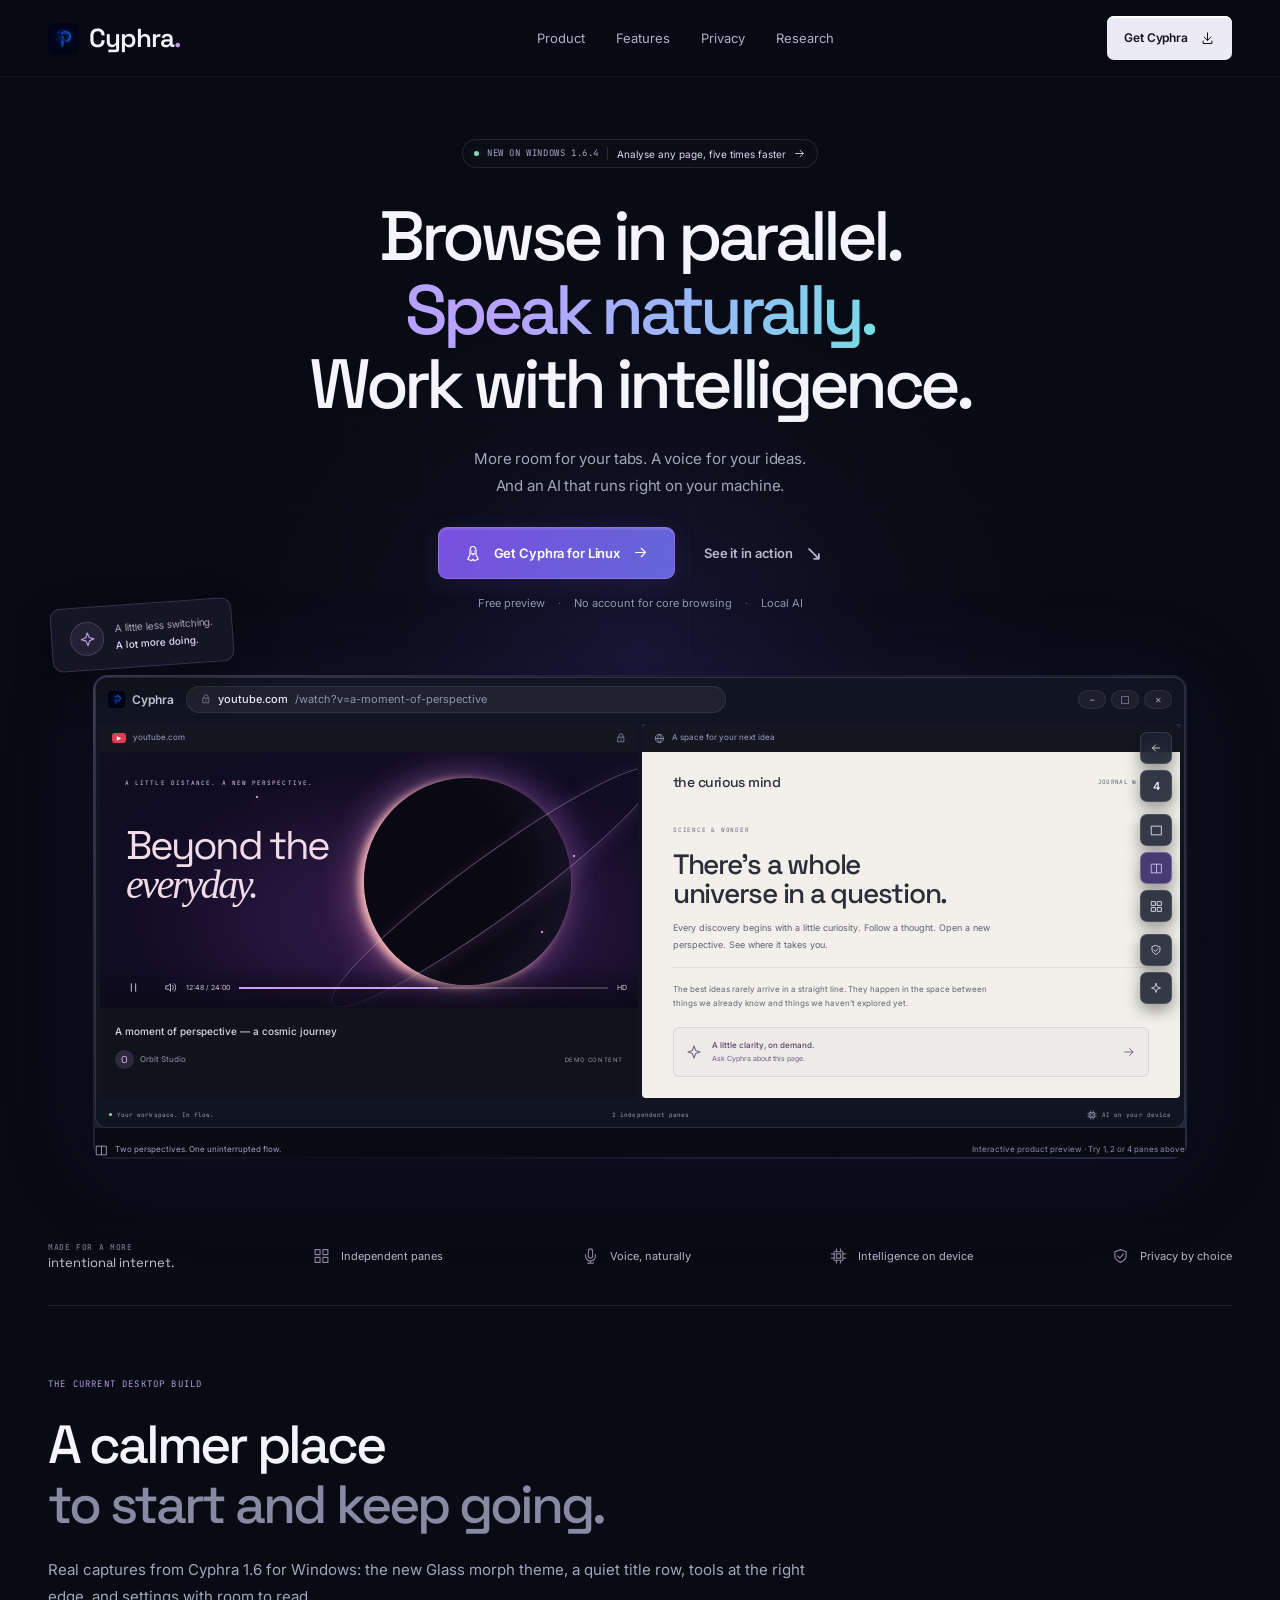
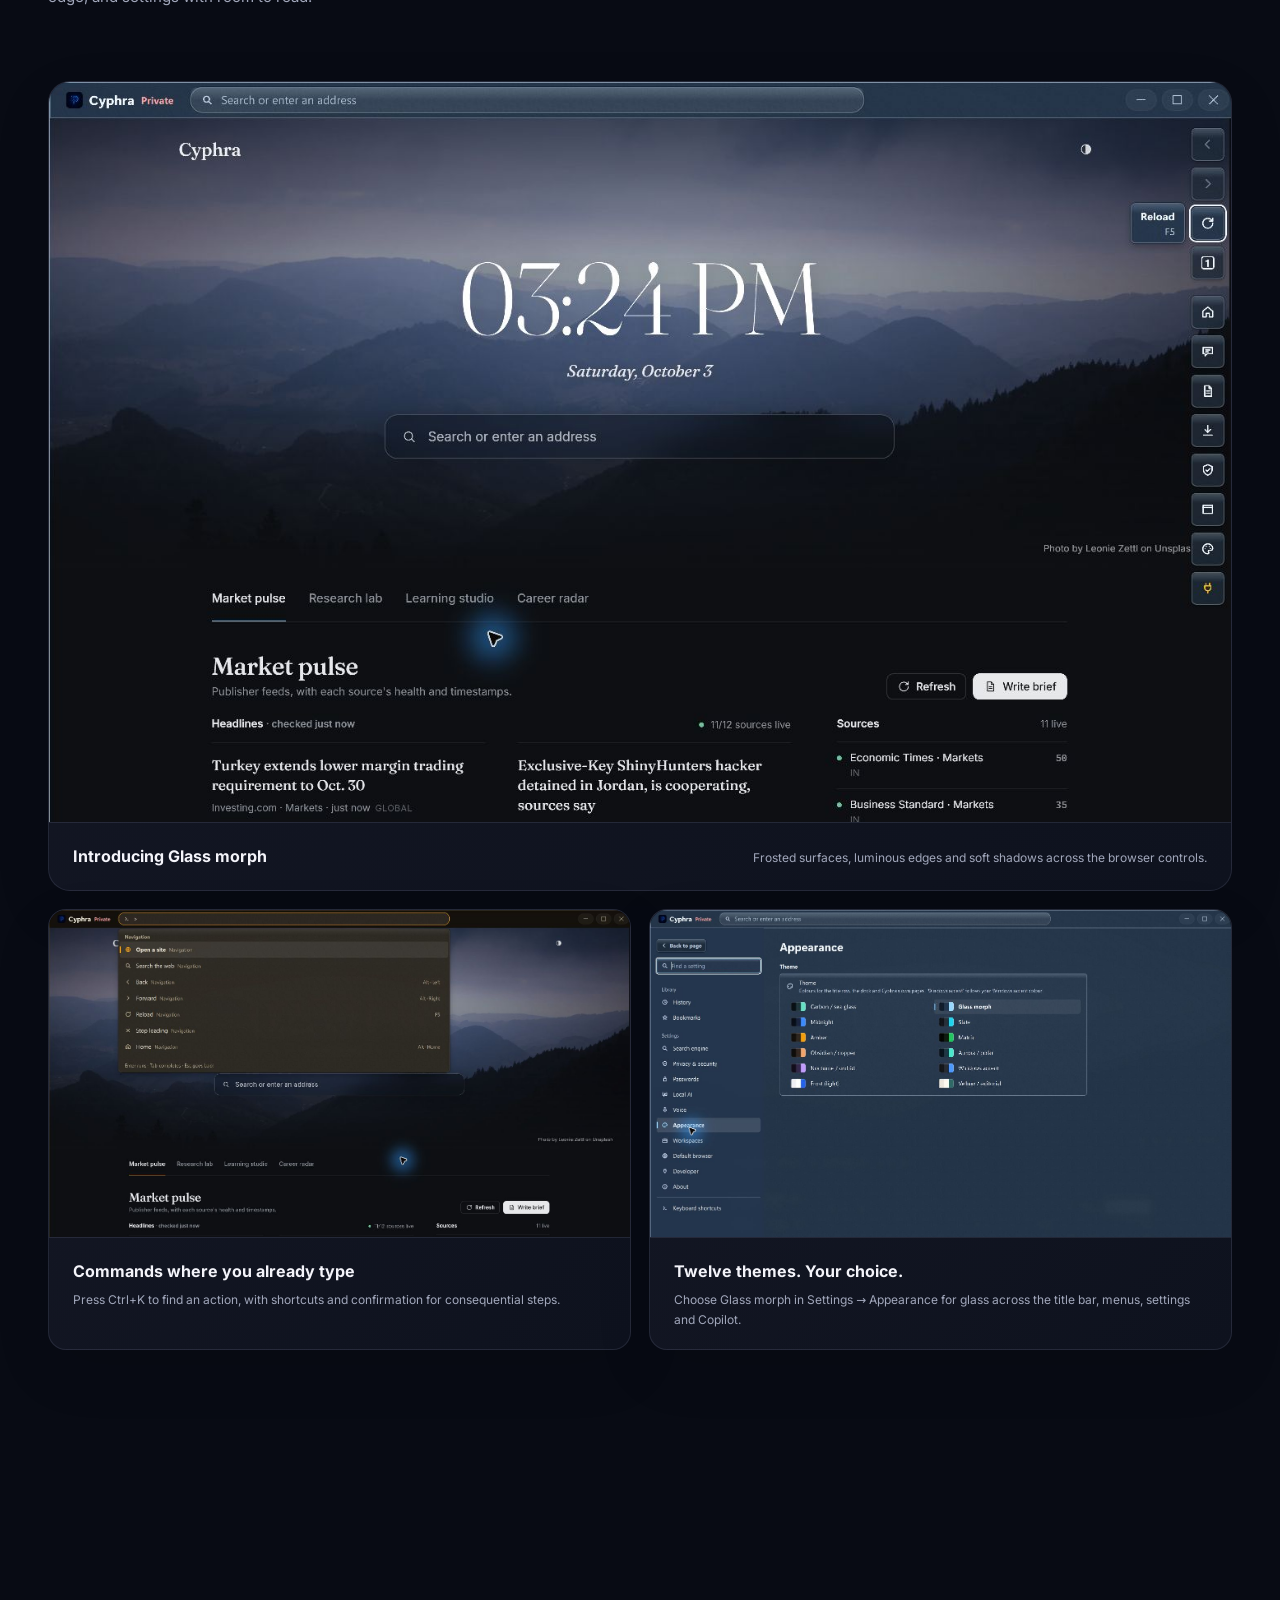
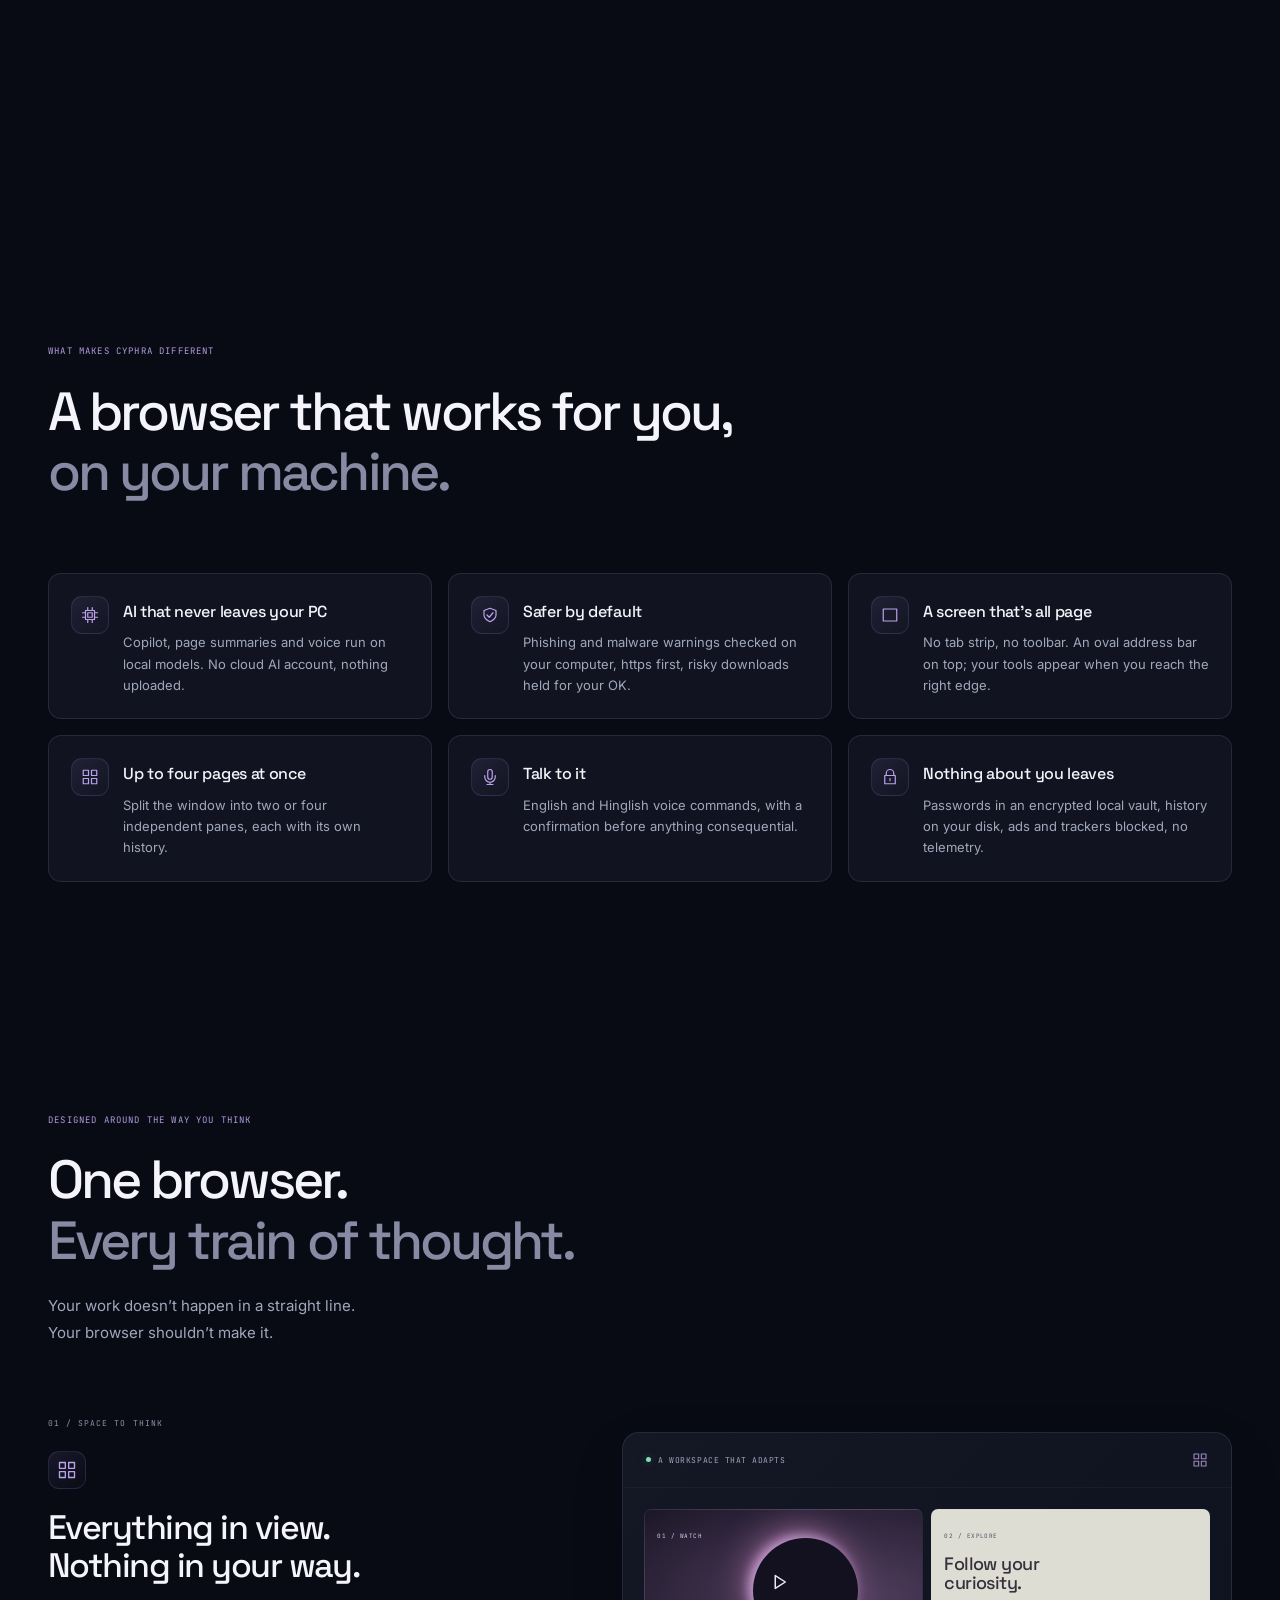
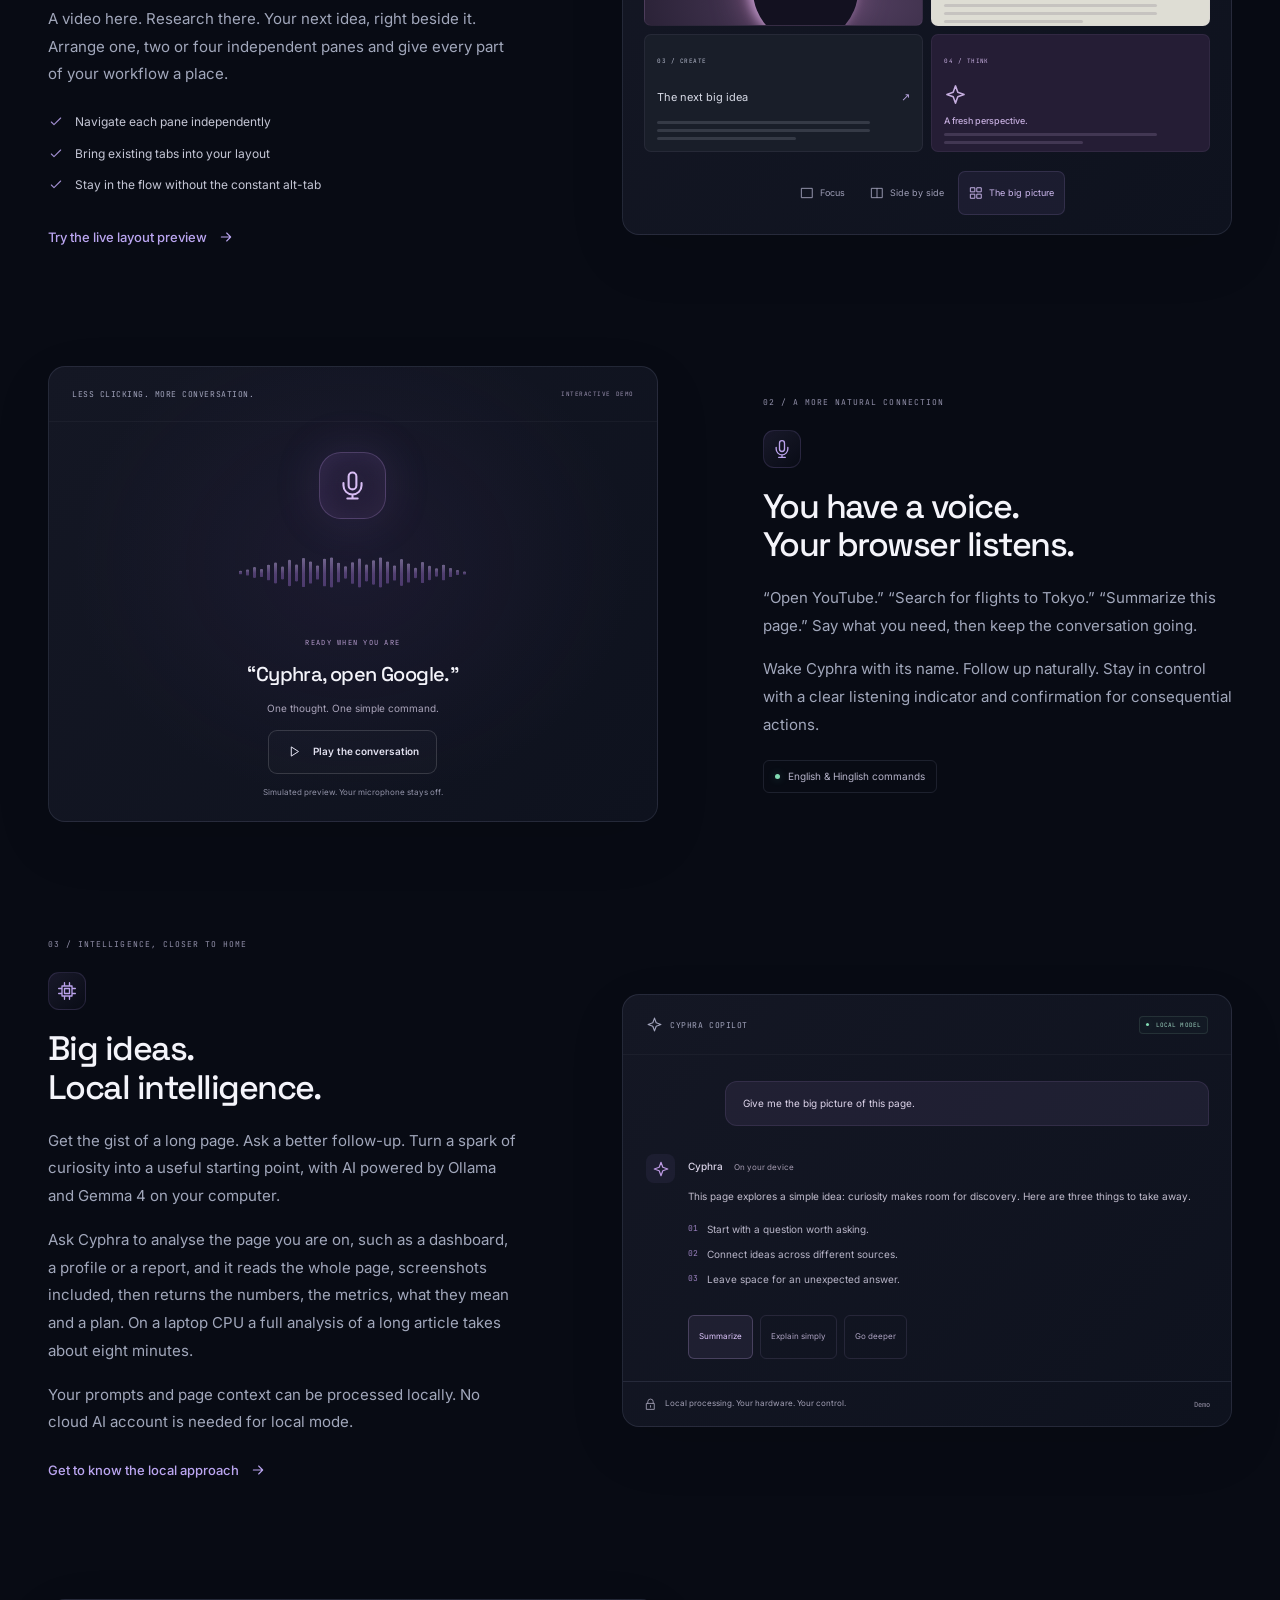
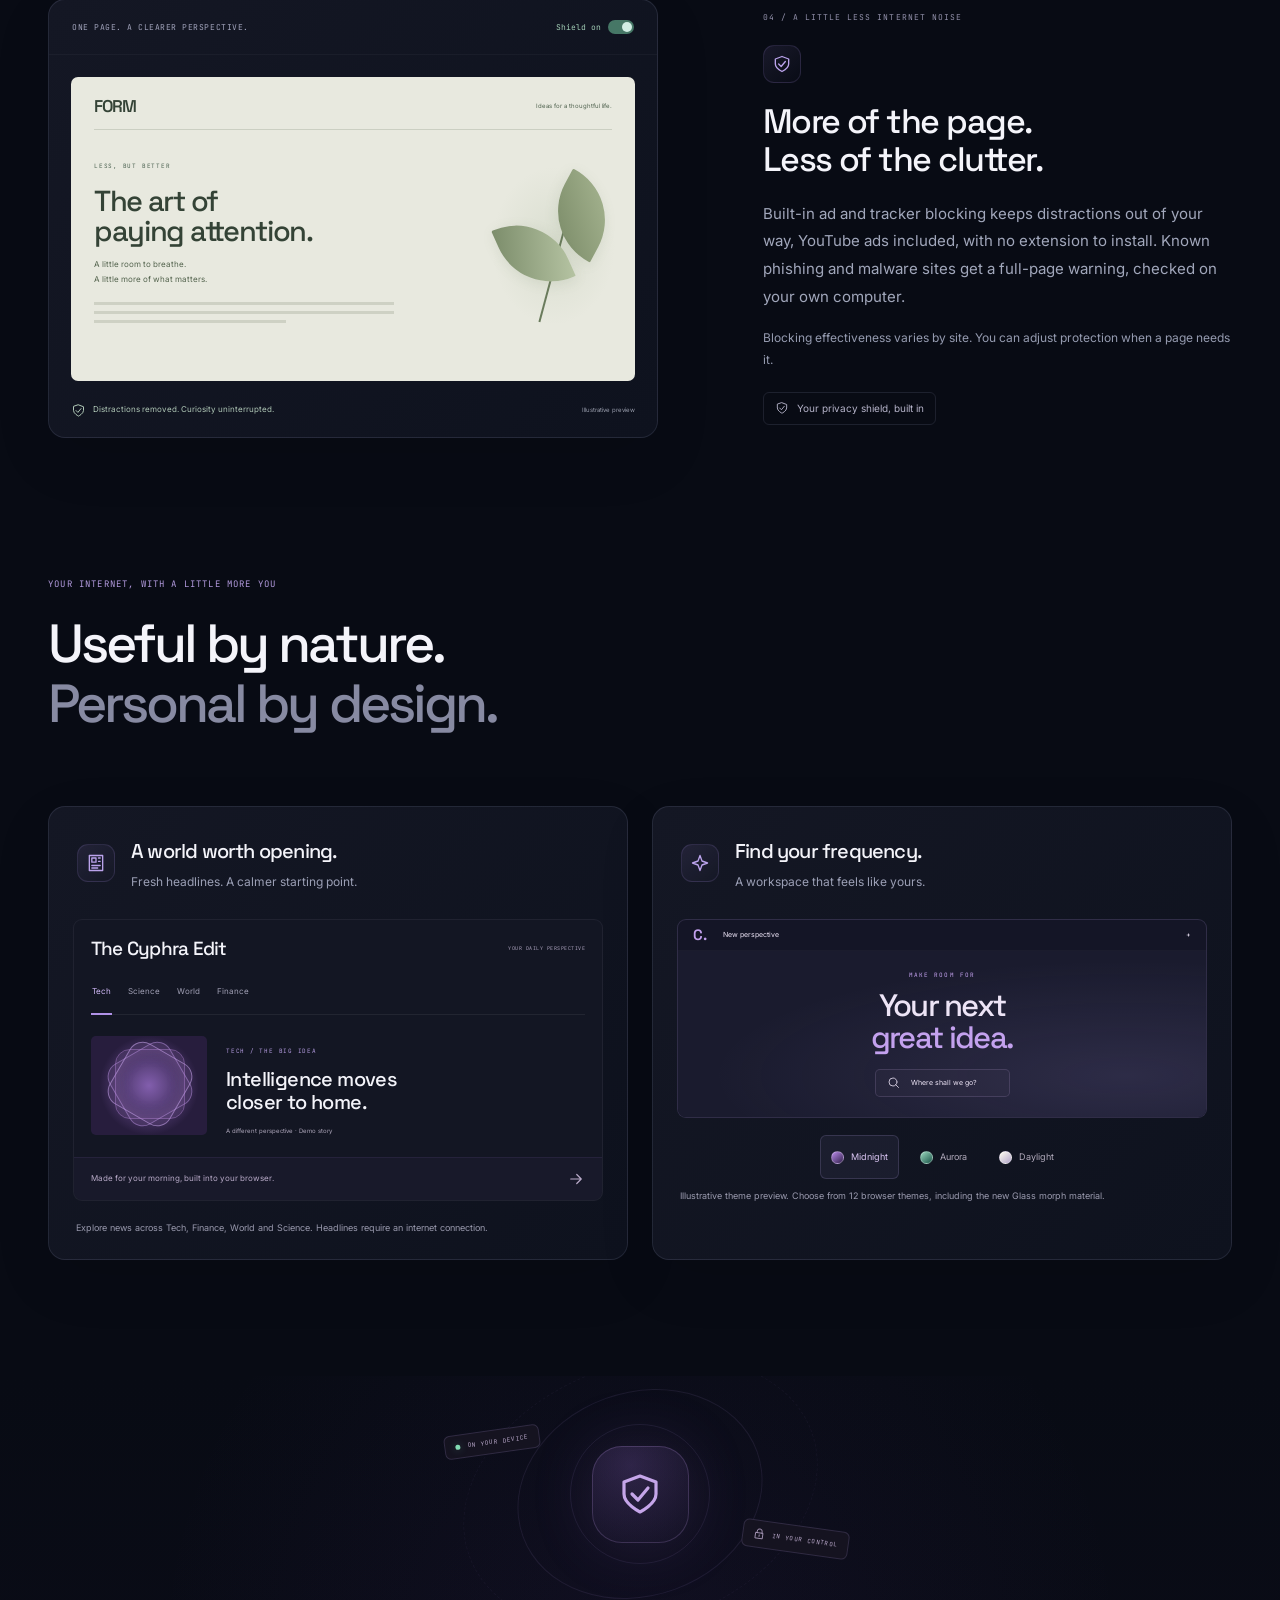
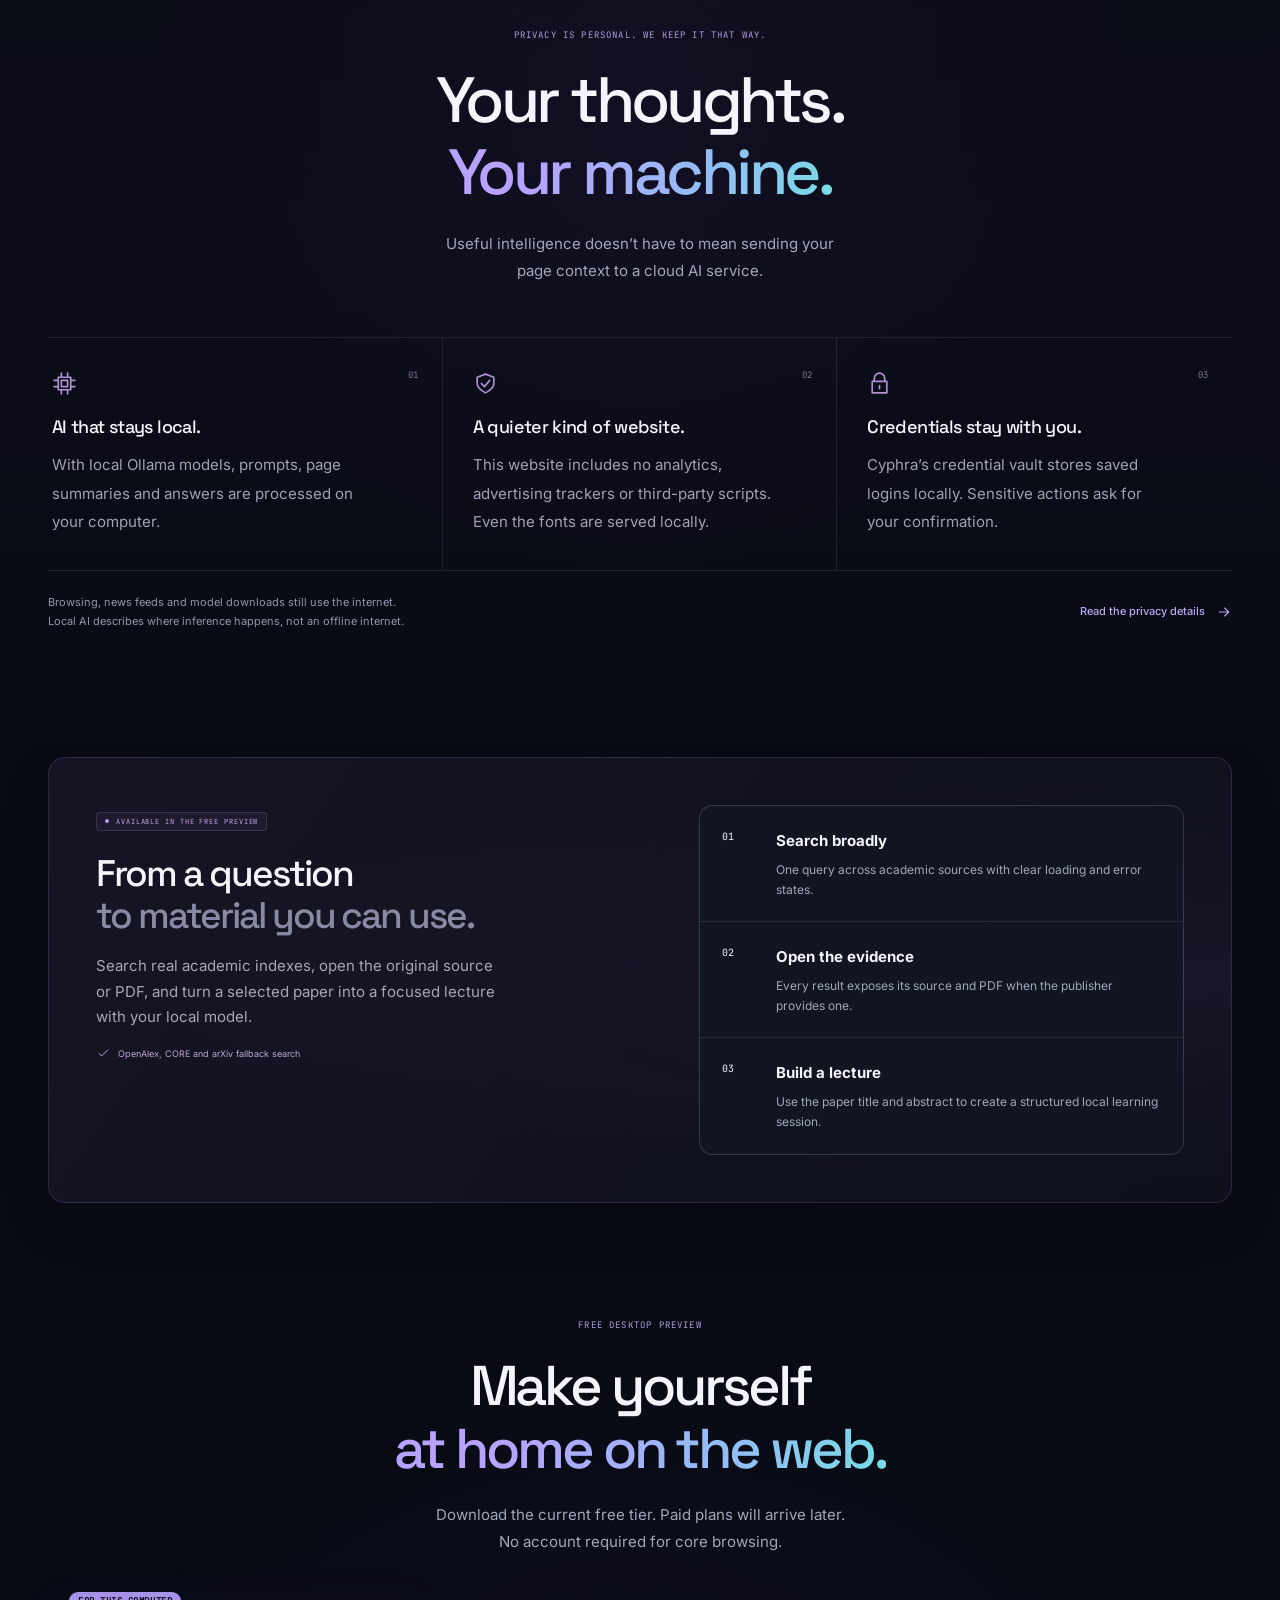
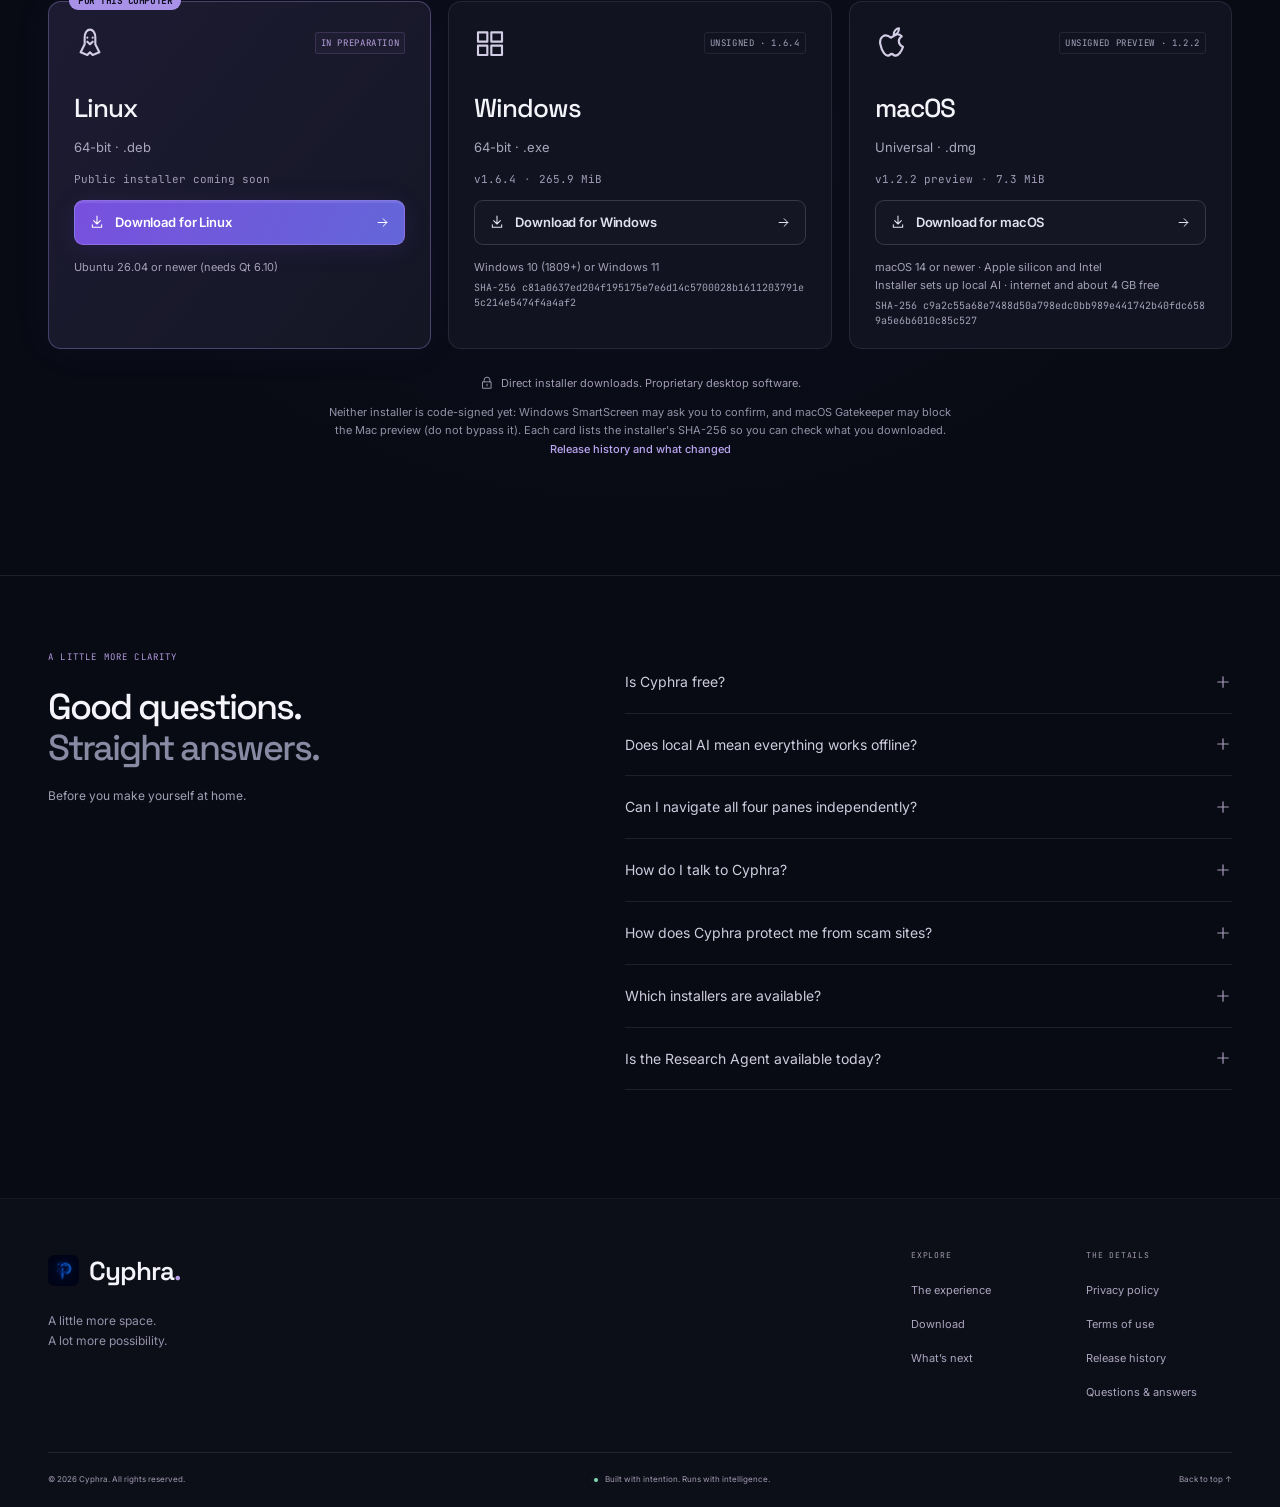
==== commit 9d030bdf: "Cyphra for Mac 1.2.2: fix crash when a site opens a new window - Mac downloads now point at Cyphra-1" ====
--- a/cyphra/index.html
+++ b/cyphra/index.html
@@ -1,2 +1,2 @@
 <!DOCTYPE html><html lang="en"><head><meta charset="UTF-8"><meta name="viewport" content="width=device-width, initial-scale=1"><meta name="theme-color" content="#080b14"><meta name="description" content="Browse in parallel, navigate by voice, and think with local AI. Meet Cyphra, your desktop workspace for a more focused web."><meta property="og:type" content="website"><meta property="og:title" content="Cyphra — A browser with room for more."><meta property="og:description" content="Browse in parallel, navigate by voice, and think with local AI. Meet Cyphra, your desktop workspace for a more focused web."><meta property="og:image" content="https://yashsaxena5.github.io/cyphra/images/social-card.png"><link rel="canonical" href="https://yashsaxena5.github.io/cyphra/"><meta property="og:url" content="https://yashsaxena5.github.io/cyphra/"><meta property="og:image:width" content="1200"><meta property="og:image:height" content="630"><meta property="og:image:alt" content="Cyphra. Browse in parallel. Speak naturally. Work with intelligence."><meta name="twitter:card" content="summary_large_image"><meta name="referrer" content="strict-origin-when-cross-origin"><link rel="icon" type="image/svg+xml" href="/cyphra/favicon.svg"><link rel="icon" sizes="32x32" href="/cyphra/favicon.ico"><title>Cyphra — A browser with room for more.</title><link rel="stylesheet" href="/cyphra/_astro/Footer.BgytM6Uz.css"></head><body id="top"><a href="#main" class="skip-link">Skip to content</a><header class="site-header"><div class="container nav-inner"><a href="/cyphra/" class="brand-link" aria-label="Cyphra home"><span class="brand"><img class="brand-mark" src="/cyphra/images/cyphra-icon.png" width="31" height="31" alt="" aria-hidden="true"><span>Cyphra<span class="brand-dot">.</span></span></span></a><nav id="primary-nav" class="primary-nav" aria-label="Main navigation"><a href="#screenshots">Product</a><a href="#features">Features</a><a href="#privacy">Privacy</a><a href="#research">Research</a></nav><div class="nav-actions"><a class="button button-small button-white" href="#download">Get Cyphra <svg class width="15" height="15" viewBox="0 0 24 24" fill="none" stroke="currentColor" stroke-width="1.6" stroke-linecap="round" stroke-linejoin="round" aria-hidden="true"><path d="M12 3v12m-5-5 5 5 5-5M5 16v4h14v-4"></path></svg></a><button class="menu-toggle icon-button" aria-label="Open navigation" aria-controls="primary-nav" aria-expanded="false"><svg class width="20" height="20" viewBox="0 0 24 24" fill="none" stroke="currentColor" stroke-width="1.6" stroke-linecap="round" stroke-linejoin="round" aria-hidden="true"><path d="M4 6h16M4 12h16M4 18h16"></path></svg></button></div></div></header><main id="main"><section class="hero" aria-labelledby="hero-title"><div class="hero-grid" aria-hidden="true"></div><div class="hero-ambient" aria-hidden="true"></div><div class="container hero-intro"><a class="announcement" href="#features"><i class="status-dot"></i> NEW ON WINDOWS 1.6.4 <span>Analyse any page, five times faster <svg class width="13" height="13" viewBox="0 0 24 24" fill="none" stroke="currentColor" stroke-width="1.6" stroke-linecap="round" stroke-linejoin="round" aria-hidden="true"><path d="M5 12h14m-6-6 6 6-6 6"></path></svg></span></a><h1 id="hero-title">Browse in parallel.<br><span class="gradient-text">Speak naturally.</span><br>Work with intelligence.</h1><p class="hero-copy">More room for your tabs. A voice for your ideas.<br class="desktop-break"> And an AI that runs right on your machine.</p><div class="hero-actions"><a class="button button-primary" href="#download" data-os-cta><span data-os-icon="default"><svg class width="18" height="18" viewBox="0 0 24 24" fill="none" stroke="currentColor" stroke-width="1.6" stroke-linecap="round" stroke-linejoin="round" aria-hidden="true"><path d="M12 3v12m-5-5 5 5 5-5M5 16v4h14v-4"></path></svg></span><span data-os-icon="windows" hidden><svg class width="18" height="18" viewBox="0 0 24 24" fill="none" stroke="currentColor" stroke-width="1.6" stroke-linecap="round" stroke-linejoin="round" aria-hidden="true"><path d="M3 4h7v7H3zM13 4h8v7h-8zM3 14h7v7H3zM13 14h8v7h-8z"></path></svg></span><span data-os-icon="macos" hidden><svg class width="18" height="18" viewBox="0 0 24 24" fill="none" stroke="currentColor" stroke-width="1.6" stroke-linecap="round" stroke-linejoin="round" aria-hidden="true"><path d="M14 6c0-3 2-5 4-5 0 3-2 5-4 5M12 8C7 4 3 8 4 13s4 10 7 8c1-1 2-1 3 0 3 2 6-3 7-6-4-2-4-6-1-8-3-3-5-1-8 1"></path></svg></span><span data-os-icon="linux" hidden><svg class width="18" height="18" viewBox="0 0 24 24" fill="none" stroke="currentColor" stroke-width="1.6" stroke-linecap="round" stroke-linejoin="round" aria-hidden="true"><path d="M8 8c0-8 8-8 8 0v5l3 6-5 2-2-2-2 2-5-2 3-6zM10 8h.01M14 8h.01m-4 3 2 2 2-2"></path></svg></span><span data-os-label>Download for free</span><svg class width="17" height="17" viewBox="0 0 24 24" fill="none" stroke="currentColor" stroke-width="1.6" stroke-linecap="round" stroke-linejoin="round" aria-hidden="true"><path d="M5 12h14m-6-6 6 6-6 6"></path></svg></a><a class="button button-quiet" href="#features">See it in action <span>↘</span></a></div><p class="hero-footnote">Free preview <span>·</span> No account for core browsing <span>·</span> Local AI</p></div><div class="container hero-product"><div class="product-orbit" aria-hidden="true"></div><div class="floating-note"><span class="note-orb"><svg class width="17" height="17" viewBox="0 0 24 24" fill="none" stroke="currentColor" stroke-width="1.6" stroke-linecap="round" stroke-linejoin="round" aria-hidden="true"><path d="m12 3 2.4 6.6L21 12l-6.6 2.4L12 21l-2.4-6.6L3 12l6.6-2.4z"></path></svg></span><span>A little less switching.<br><strong>A lot more doing.</strong></span></div><div id="hero-browser" class="browser-mockup" data-browser-demo data-panes="2" data-theme="midnight"><!-- The real 1.5 chrome: one slim title row (logo, oval address, window
-       buttons) and glass tiles on the right edge. No tab strip, no toolbar. --><div class="mock-title"><span class="mock-brand" aria-hidden="true"><span class="brand"><img class="brand-mark" src="/cyphra/images/cyphra-icon.png" width="31" height="31" alt="" aria-hidden="true"></span> Cyphra</span><span class="mock-oval" aria-hidden="true"><svg class width="10" height="10" viewBox="0 0 24 24" fill="none" stroke="currentColor" stroke-width="1.6" stroke-linecap="round" stroke-linejoin="round" aria-hidden="true"><path d="M7 10V7a5 5 0 0 1 10 0v3M5 10h14v11H5zM12 14v3"></path></svg> <b>youtube.com</b><span>/watch?v=a-moment-of-perspective</span></span><span class="mock-winbtns" aria-hidden="true"><i>−</i><i>□</i><i>×</i></span></div><div class="mock-stage"><div class="mock-dock"><span class="mock-tile" aria-hidden="true"><svg class width="12" height="12" viewBox="0 0 24 24" fill="none" stroke="currentColor" stroke-width="1.6" stroke-linecap="round" stroke-linejoin="round" aria-hidden="true"><path d="M5 12h14m-6-6 6 6-6 6"></path></svg></span><span class="mock-tile mock-tile-count" aria-hidden="true">4</span><div class="pane-switch" role="group" aria-label="Browser preview layout"><button class="mock-tile" data-pane-count="1" aria-label="Show one pane" aria-pressed="false"><svg class width="13" height="13" viewBox="0 0 24 24" fill="none" stroke="currentColor" stroke-width="1.6" stroke-linecap="round" stroke-linejoin="round" aria-hidden="true"><path d="M3 4h18v16H3z"></path></svg></button><button class="mock-tile" data-pane-count="2" aria-label="Show two panes" aria-pressed="true"><svg class width="13" height="13" viewBox="0 0 24 24" fill="none" stroke="currentColor" stroke-width="1.6" stroke-linecap="round" stroke-linejoin="round" aria-hidden="true"><path d="M3 4h18v16H3zM12 4v16"></path></svg></button><button class="mock-tile" data-pane-count="4" aria-label="Show four panes" aria-pressed="false"><svg class width="13" height="13" viewBox="0 0 24 24" fill="none" stroke="currentColor" stroke-width="1.6" stroke-linecap="round" stroke-linejoin="round" aria-hidden="true"><path d="M3 3h7v7H3zM14 3h7v7h-7zM3 14h7v7H3zM14 14h7v7h-7z"></path></svg></button></div><span class="mock-tile" aria-hidden="true"><svg class width="12" height="12" viewBox="0 0 24 24" fill="none" stroke="currentColor" stroke-width="1.6" stroke-linecap="round" stroke-linejoin="round" aria-hidden="true"><path d="m12 3 8 3v6c0 5-8 9-8 9s-8-4-8-9V6zM8 12l3 3 5-6"></path></svg></span><span class="mock-tile" aria-hidden="true"><svg class width="12" height="12" viewBox="0 0 24 24" fill="none" stroke="currentColor" stroke-width="1.6" stroke-linecap="round" stroke-linejoin="round" aria-hidden="true"><path d="m12 3 2.4 6.6L21 12l-6.6 2.4L12 21l-2.4-6.6L3 12l6.6-2.4z"></path></svg></span></div><div class="mock-content"><div class="mock-pane video-pane"><div class="pane-address"><span><span class="video-brand">▶</span> youtube.com</span><svg class width="10" height="10" viewBox="0 0 24 24" fill="none" stroke="currentColor" stroke-width="1.6" stroke-linecap="round" stroke-linejoin="round" aria-hidden="true"><path d="M7 10V7a5 5 0 0 1 10 0v3M5 10h14v11H5zM12 14v3"></path></svg></div><div class="video-surface"><div class="eclipse-art"><div class="eclipse-halo"></div><div class="eclipse-sphere"></div><div class="eclipse-orbit"></div><div class="eclipse-star s1"></div><div class="eclipse-star s2"></div><div class="eclipse-star s3"></div></div><div class="video-overline">A LITTLE DISTANCE. A NEW PERSPECTIVE.</div><div class="video-art-title">Beyond the<br><em>everyday.</em></div><div class="video-controls"><button class="demo-play" aria-label="Pause preview animation" aria-pressed="true"><svg class width="13" height="13" viewBox="0 0 24 24" fill="none" stroke="currentColor" stroke-width="1.6" stroke-linecap="round" stroke-linejoin="round" aria-hidden="true"><path d="M8 5v14M16 5v14"></path></svg></button><svg class width="13" height="13" viewBox="0 0 24 24" fill="none" stroke="currentColor" stroke-width="1.6" stroke-linecap="round" stroke-linejoin="round" aria-hidden="true"><path d="m4 9 4 0 4-4v14l-4-4H4zM16 8a6 6 0 0 1 0 8m3-11a10 10 0 0 1 0 14"></path></svg><span>12:48 / 24:00</span><div class="video-progress"><i></i></div><span>HD</span></div></div><div class="video-description"><strong>A moment of perspective — a cosmic journey</strong><p><span class="channel-dot">O</span> Orbit Studio <span class="demo-tag">Demo content</span></p></div></div><div class="mock-pane article-pane"><div class="pane-address"><span><svg class width="11" height="11" viewBox="0 0 24 24" fill="none" stroke="currentColor" stroke-width="1.6" stroke-linecap="round" stroke-linejoin="round" aria-hidden="true"><path d="M21 12a9 9 0 1 1-18 0 9 9 0 0 1 18 0M3 12h18M12 3c5 5 5 13 0 18-5-5-5-13 0-18"></path></svg> A space for your next idea</span><svg class width="10" height="10" viewBox="0 0 24 24" fill="none" stroke="currentColor" stroke-width="1.6" stroke-linecap="round" stroke-linejoin="round" aria-hidden="true"><path d="M7 10V7a5 5 0 0 1 10 0v3M5 10h14v11H5zM12 14v3"></path></svg></div><div class="article-content"><div class="article-brand">the curious mind<span>JOURNAL № 04</span></div><span class="micro-label">SCIENCE & WONDER</span><h3>There’s a whole<br>universe in a question.</h3><p>Every discovery begins with a little curiosity. Follow a thought. Open a new perspective. See where it takes you.</p><div class="article-divider"></div><p class="article-body">The best ideas rarely arrive in a straight line. They happen in the space between things we already know and things we haven’t explored yet.</p><div class="ai-inline"><svg class width="16" height="16" viewBox="0 0 24 24" fill="none" stroke="currentColor" stroke-width="1.6" stroke-linecap="round" stroke-linejoin="round" aria-hidden="true"><path d="m12 3 2.4 6.6L21 12l-6.6 2.4L12 21l-2.4-6.6L3 12l6.6-2.4z"></path></svg><div><strong>A little clarity, on demand.</strong><span>Ask Cyphra about this page.</span></div><svg class width="14" height="14" viewBox="0 0 24 24" fill="none" stroke="currentColor" stroke-width="1.6" stroke-linecap="round" stroke-linejoin="round" aria-hidden="true"><path d="M5 12h14m-6-6 6 6-6 6"></path></svg></div></div></div><div class="mock-pane notes-pane"><div class="pane-address"><span><svg class width="11" height="11" viewBox="0 0 24 24" fill="none" stroke="currentColor" stroke-width="1.6" stroke-linecap="round" stroke-linejoin="round" aria-hidden="true"><path d="M14 2H5v20h14V7zM14 2v5h5M8 12h8M8 16h6"></path></svg> Field notes</span><span>03</span></div><div class="note-content"><span class="micro-label">CONNECTING THE DOTS</span><h3>Room for the<br>next thought.</h3><ul><li><i></i> A new perspective</li><li><i></i> A question worth exploring</li><li><i></i> An idea to come back to</li></ul><div class="note-line"></div><div class="note-line short"></div></div></div><div class="mock-pane chat-pane"><div class="pane-address"><span><svg class width="11" height="11" viewBox="0 0 24 24" fill="none" stroke="currentColor" stroke-width="1.6" stroke-linecap="round" stroke-linejoin="round" aria-hidden="true"><path d="m12 3 2.4 6.6L21 12l-6.6 2.4L12 21l-2.4-6.6L3 12l6.6-2.4z"></path></svg> Cyphra AI</span><span class="local-tag">ON DEVICE</span></div><div class="chat-content"><div class="chat-user">Help me connect these ideas.</div><div class="chat-answer"><svg class width="17" height="17" viewBox="0 0 24 24" fill="none" stroke="currentColor" stroke-width="1.6" stroke-linecap="round" stroke-linejoin="round" aria-hidden="true"><path d="m12 3 2.4 6.6L21 12l-6.6 2.4L12 21l-2.4-6.6L3 12l6.6-2.4z"></path></svg><p>Let’s start with the big picture. What would you like to explore next?</p></div><div class="chat-input">Ask a follow-up <svg class width="14" height="14" viewBox="0 0 24 24" fill="none" stroke="currentColor" stroke-width="1.6" stroke-linecap="round" stroke-linejoin="round" aria-hidden="true"><path d="M5 12h14m-6-6 6 6-6 6"></path></svg></div></div></div></div></div><div class="browser-status"><span><i class="status-dot"></i> Your workspace. In flow.</span><span data-pane-label>2 independent panes</span><span><svg class width="10" height="10" viewBox="0 0 24 24" fill="none" stroke="currentColor" stroke-width="1.6" stroke-linecap="round" stroke-linejoin="round" aria-hidden="true"><path d="M6 6h12v12H6zM9 9h6v6H9zM9 2v4m6-4v4M9 18v4m6-4v4M2 9h4m-4 6h4m12-6h4m-4 6h4"></path></svg> AI on your device</span></div></div><div class="mockup-caption"><span><svg class width="13" height="13" viewBox="0 0 24 24" fill="none" stroke="currentColor" stroke-width="1.6" stroke-linecap="round" stroke-linejoin="round" aria-hidden="true"><path d="M3 4h18v16H3zM12 4v16"></path></svg> Two perspectives. One uninterrupted flow.</span><span>Interactive product preview · Try 1, 2 or 4 panes above</span></div></div><div class="container capability-strip"><span>MADE FOR A MORE<br><strong>intentional internet.</strong></span><div><svg class width="20" height="20" viewBox="0 0 24 24" fill="none" stroke="currentColor" stroke-width="1.6" stroke-linecap="round" stroke-linejoin="round" aria-hidden="true"><path d="M3 3h7v7H3zM14 3h7v7h-7zM3 14h7v7H3zM14 14h7v7h-7z"></path></svg><span>Independent panes</span></div><div><svg class width="20" height="20" viewBox="0 0 24 24" fill="none" stroke="currentColor" stroke-width="1.6" stroke-linecap="round" stroke-linejoin="round" aria-hidden="true"><path d="M9 5a3 3 0 0 1 6 0v7a3 3 0 0 1-6 0zM5 10v2a7 7 0 0 0 14 0v-2M12 19v3M8 22h8"></path></svg><span>Voice, naturally</span></div><div><svg class width="20" height="20" viewBox="0 0 24 24" fill="none" stroke="currentColor" stroke-width="1.6" stroke-linecap="round" stroke-linejoin="round" aria-hidden="true"><path d="M6 6h12v12H6zM9 9h6v6H9zM9 2v4m6-4v4M9 18v4m6-4v4M2 9h4m-4 6h4m12-6h4m-4 6h4"></path></svg><span>Intelligence on device</span></div><div><svg class width="20" height="20" viewBox="0 0 24 24" fill="none" stroke="currentColor" stroke-width="1.6" stroke-linecap="round" stroke-linejoin="round" aria-hidden="true"><path d="m12 3 8 3v6c0 5-8 9-8 9s-8-4-8-9V6zM8 12l3 3 5-6"></path></svg><span>Privacy by choice</span></div></div></section><section id="screenshots" class="section product-gallery" aria-labelledby="screenshots-title"><div class="container"><div class="section-heading reveal"><span class="eyebrow">THE CURRENT DESKTOP BUILD</span><h2 id="screenshots-title">A calmer place<br><span class="muted-heading">to start and keep going.</span></h2><p>Real captures from Cyphra 1.6 for Windows: the new Glass morph theme, a quiet title row, tools at the right edge, and settings with room to read.</p></div><figure class="gallery-lead visual-panel reveal"><img src="/cyphra/images/cyphra-windows-16-glass-morph.jpg" width="1437" height="900" alt="Cyphra 1.6 Glass morph theme with a frosted title bar and translucent right-edge glass tools" loading="eager"><figcaption><strong>Introducing Glass morph</strong><span>Frosted surfaces, luminous edges and soft shadows across the browser controls.</span></figcaption></figure><div class="gallery-pair"><figure class="visual-panel reveal"><img src="/cyphra/images/cyphra-windows-16-palette.jpg" width="1437" height="900" alt="Windows command palette showing navigation actions and their keyboard shortcuts" loading="lazy"><figcaption><strong>Commands where you already type</strong><span>Press Ctrl+K to find an action, with shortcuts and confirmation for consequential steps.</span></figcaption></figure><figure class="visual-panel reveal"><img src="/cyphra/images/cyphra-windows-16-glass-settings.jpg" width="1437" height="900" alt="Glass morph selected in the Windows appearance settings alongside the other eleven themes" loading="lazy"><figcaption><strong>Twelve themes. Your choice.</strong><span>Choose Glass morph in Settings → Appearance for glass across the title bar, menus, settings and Copilot.</span></figcaption></figure></div><div class="gallery-pair"><figure class="visual-panel reveal"><img src="/cyphra/images/cyphra-research.webp" width="1600" height="889" alt="Cyphra Research lab searching real academic papers" loading="lazy"><figcaption><strong>Research lab</strong><span>Search OpenAlex, CORE and arXiv; open sources, PDFs or build a lecture.</span></figcaption></figure><figure class="visual-panel reveal"><img src="/cyphra/images/cyphra-careers.webp" width="1600" height="836" alt="Cyphra Career radar with company portals and open role controls" loading="lazy"><figcaption><strong>Career radar</strong><span>Resolve employer portals and work through real application links.</span></figcaption></figure></div></div></section><section id="different" class="section different-section" aria-labelledby="different-title"><div class="container"><div class="section-heading reveal"><span class="eyebrow">WHAT MAKES CYPHRA DIFFERENT</span><h2 id="different-title">A browser that works for you,<br><span class="muted-heading">on your machine.</span></h2></div><ul class="different-grid reveal"><li><span class="feature-icon"><svg class width="18" height="18" viewBox="0 0 24 24" fill="none" stroke="currentColor" stroke-width="1.6" stroke-linecap="round" stroke-linejoin="round" aria-hidden="true"><path d="M6 6h12v12H6zM9 9h6v6H9zM9 2v4m6-4v4M9 18v4m6-4v4M2 9h4m-4 6h4m12-6h4m-4 6h4"></path></svg></span><div><h3>AI that never leaves your PC</h3><p>Copilot, page summaries and voice run on local models. No cloud AI account, nothing uploaded.</p></div></li><li><span class="feature-icon"><svg class width="18" height="18" viewBox="0 0 24 24" fill="none" stroke="currentColor" stroke-width="1.6" stroke-linecap="round" stroke-linejoin="round" aria-hidden="true"><path d="m12 3 8 3v6c0 5-8 9-8 9s-8-4-8-9V6zM8 12l3 3 5-6"></path></svg></span><div><h3>Safer by default</h3><p>Phishing and malware warnings checked on your computer, https first, risky downloads held for your OK.</p></div></li><li><span class="feature-icon"><svg class width="18" height="18" viewBox="0 0 24 24" fill="none" stroke="currentColor" stroke-width="1.6" stroke-linecap="round" stroke-linejoin="round" aria-hidden="true"><path d="M3 4h18v16H3z"></path></svg></span><div><h3>A screen that’s all page</h3><p>No tab strip, no toolbar. An oval address bar on top; your tools appear when you reach the right edge.</p></div></li><li><span class="feature-icon"><svg class width="18" height="18" viewBox="0 0 24 24" fill="none" stroke="currentColor" stroke-width="1.6" stroke-linecap="round" stroke-linejoin="round" aria-hidden="true"><path d="M3 3h7v7H3zM14 3h7v7h-7zM3 14h7v7H3zM14 14h7v7h-7z"></path></svg></span><div><h3>Up to four pages at once</h3><p>Split the window into two or four independent panes, each with its own history.</p></div></li><li><span class="feature-icon"><svg class width="18" height="18" viewBox="0 0 24 24" fill="none" stroke="currentColor" stroke-width="1.6" stroke-linecap="round" stroke-linejoin="round" aria-hidden="true"><path d="M9 5a3 3 0 0 1 6 0v7a3 3 0 0 1-6 0zM5 10v2a7 7 0 0 0 14 0v-2M12 19v3M8 22h8"></path></svg></span><div><h3>Talk to it</h3><p>English and Hinglish voice commands, with a confirmation before anything consequential.</p></div></li><li><span class="feature-icon"><svg class width="18" height="18" viewBox="0 0 24 24" fill="none" stroke="currentColor" stroke-width="1.6" stroke-linecap="round" stroke-linejoin="round" aria-hidden="true"><path d="M7 10V7a5 5 0 0 1 10 0v3M5 10h14v11H5zM12 14v3"></path></svg></span><div><h3>Nothing about you leaves</h3><p>Passwords in an encrypted local vault, history on your disk, ads and trackers blocked, no telemetry.</p></div></li></ul></div></section><section id="features" class="section features-section" aria-labelledby="features-title"><div class="container"><div class="section-heading reveal"><span class="eyebrow">DESIGNED AROUND THE WAY YOU THINK</span><h2 id="features-title">One browser.<br><span class="muted-heading">Every train of thought.</span></h2><p>Your work doesn’t happen in a straight line.<br>Your browser shouldn’t make it.</p></div><article class="feature-row reveal"><div class="feature-copy"><span class="feature-number">01 / SPACE TO THINK</span><div class="feature-icon"><svg class width="20" height="20" viewBox="0 0 24 24" fill="none" stroke="currentColor" stroke-width="1.6" stroke-linecap="round" stroke-linejoin="round" aria-hidden="true"><path d="M3 3h7v7H3zM14 3h7v7h-7zM3 14h7v7H3zM14 14h7v7h-7z"></path></svg></div><h3>Everything in view.<br>Nothing in your way.</h3><p>A video here. Research there. Your next idea, right beside it. Arrange one, two or four independent panes and give every part of your workflow a place.</p><ul class="feature-points"><li><svg class width="16" height="16" viewBox="0 0 24 24" fill="none" stroke="currentColor" stroke-width="1.6" stroke-linecap="round" stroke-linejoin="round" aria-hidden="true"><path d="m5 12 4 4L19 6"></path></svg> Navigate each pane independently</li><li><svg class width="16" height="16" viewBox="0 0 24 24" fill="none" stroke="currentColor" stroke-width="1.6" stroke-linecap="round" stroke-linejoin="round" aria-hidden="true"><path d="m5 12 4 4L19 6"></path></svg> Bring existing tabs into your layout</li><li><svg class width="16" height="16" viewBox="0 0 24 24" fill="none" stroke="currentColor" stroke-width="1.6" stroke-linecap="round" stroke-linejoin="round" aria-hidden="true"><path d="m5 12 4 4L19 6"></path></svg> Stay in the flow without the constant alt-tab</li></ul><a href="#hero-browser" class="text-link">Try the live layout preview <svg class width="16" height="16" viewBox="0 0 24 24" fill="none" stroke="currentColor" stroke-width="1.6" stroke-linecap="round" stroke-linejoin="round" aria-hidden="true"><path d="M5 12h14m-6-6 6 6-6 6"></path></svg></a></div><div class="layout-visual visual-panel" data-layout-visual data-layout="4"><div class="visual-panel-heading"><span><i class="status-dot"></i> A WORKSPACE THAT ADAPTS</span><svg class width="16" height="16" viewBox="0 0 24 24" fill="none" stroke="currentColor" stroke-width="1.6" stroke-linecap="round" stroke-linejoin="round" aria-hidden="true"><path d="M3 3h7v7H3zM14 3h7v7h-7zM3 14h7v7H3zM14 14h7v7h-7z"></path></svg></div><div class="mini-workspace"><div class="mini-cell mini-video"><span>01 / WATCH</span><div class="mini-planet"></div><svg class width="22" height="22" viewBox="0 0 24 24" fill="none" stroke="currentColor" stroke-width="1.6" stroke-linecap="round" stroke-linejoin="round" aria-hidden="true"><path d="m9 5 11 7-11 7z"></path></svg></div><div class="mini-cell mini-reading"><span>02 / EXPLORE</span><strong>Follow your<br>curiosity.</strong><i></i><i></i><i></i></div><div class="mini-cell mini-document"><span>03 / CREATE</span><div class="mini-doc-heading">The next big idea<span>↗</span></div><i></i><i></i><i></i></div><div class="mini-cell mini-ai"><span>04 / THINK</span><svg class width="23" height="23" viewBox="0 0 24 24" fill="none" stroke="currentColor" stroke-width="1.6" stroke-linecap="round" stroke-linejoin="round" aria-hidden="true"><path d="m12 3 2.4 6.6L21 12l-6.6 2.4L12 21l-2.4-6.6L3 12l6.6-2.4z"></path></svg><strong>A fresh perspective.</strong><i></i><i></i></div></div><div class="layout-options" role="group" aria-label="Workspace arrangement"><button data-layout-count="1" aria-pressed="false"><svg class width="14" height="14" viewBox="0 0 24 24" fill="none" stroke="currentColor" stroke-width="1.6" stroke-linecap="round" stroke-linejoin="round" aria-hidden="true"><path d="M3 4h18v16H3z"></path></svg> Focus</button><button data-layout-count="2" aria-pressed="false"><svg class width="14" height="14" viewBox="0 0 24 24" fill="none" stroke="currentColor" stroke-width="1.6" stroke-linecap="round" stroke-linejoin="round" aria-hidden="true"><path d="M3 4h18v16H3zM12 4v16"></path></svg> Side by side</button><button data-layout-count="4" aria-pressed="true"><svg class width="14" height="14" viewBox="0 0 24 24" fill="none" stroke="currentColor" stroke-width="1.6" stroke-linecap="round" stroke-linejoin="round" aria-hidden="true"><path d="M3 3h7v7H3zM14 3h7v7h-7zM3 14h7v7H3zM14 14h7v7h-7z"></path></svg> The big picture</button></div></div></article><article class="feature-row reverse reveal"><div class="feature-copy"><span class="feature-number">02 / A MORE NATURAL CONNECTION</span><div class="feature-icon"><svg class width="20" height="20" viewBox="0 0 24 24" fill="none" stroke="currentColor" stroke-width="1.6" stroke-linecap="round" stroke-linejoin="round" aria-hidden="true"><path d="M9 5a3 3 0 0 1 6 0v7a3 3 0 0 1-6 0zM5 10v2a7 7 0 0 0 14 0v-2M12 19v3M8 22h8"></path></svg></div><h3>You have a voice.<br>Your browser listens.</h3><p>“Open YouTube.” “Search for flights to Tokyo.” “Summarize this page.” Say what you need, then keep the conversation going.</p><p>Wake Cyphra with its name. Follow up naturally. Stay in control with a clear listening indicator and confirmation for consequential actions.</p><span class="inline-chip"><i class="status-dot"></i> English & Hinglish commands</span></div><div class="voice-visual visual-panel" data-voice-demo><div class="visual-panel-heading"><span>LESS CLICKING. MORE CONVERSATION.</span><span class="preview-label">INTERACTIVE DEMO</span></div><div class="voice-orb"><svg class width="31" height="31" viewBox="0 0 24 24" fill="none" stroke="currentColor" stroke-width="1.6" stroke-linecap="round" stroke-linejoin="round" aria-hidden="true"><path d="M9 5a3 3 0 0 1 6 0v7a3 3 0 0 1-6 0zM5 10v2a7 7 0 0 0 14 0v-2M12 19v3M8 22h8"></path></svg></div><div class="waveform" aria-hidden="true"><i style="--bar-height:9px;--delay:0s"></i><i style="--bar-height:15px;--delay:-0.07s"></i><i style="--bar-height:27px;--delay:-0.14s"></i><i style="--bar-height:20px;--delay:-0.21000000000000002s"></i><i style="--bar-height:39px;--delay:-0.28s"></i><i style="--bar-height:52px;--delay:-0.35000000000000003s"></i><i style="--bar-height:32px;--delay:-0.42000000000000004s"></i><i style="--bar-height:66px;--delay:-0.49000000000000005s"></i><i style="--bar-height:42px;--delay:-0.56s"></i><i style="--bar-height:73px;--delay:-0.6300000000000001s"></i><i style="--bar-height:55px;--delay:-0.7000000000000001s"></i><i style="--bar-height:35px;--delay:-0.77s"></i><i style="--bar-height:69px;--delay:-0.8400000000000001s"></i><i style="--bar-height:81px;--delay:-0.9100000000000001s"></i><i style="--bar-height:49px;--delay:-0.9800000000000001s"></i><i style="--bar-height:31px;--delay:-1.05s"></i><i style="--bar-height:54px;--delay:-1.12s"></i><i style="--bar-height:72px;--delay:-1.1900000000000002s"></i><i style="--bar-height:42px;--delay:-1.2600000000000002s"></i><i style="--bar-height:61px;--delay:-1.33s"></i><i style="--bar-height:80px;--delay:-1.4000000000000001s"></i><i style="--bar-height:55px;--delay:-1.4700000000000002s"></i><i style="--bar-height:38px;--delay:-1.54s"></i><i style="--bar-height:67px;--delay:-1.61s"></i><i style="--bar-height:48px;--delay:-1.6800000000000002s"></i><i style="--bar-height:26px;--delay:-1.7500000000000002s"></i><i style="--bar-height:53px;--delay:-1.8200000000000003s"></i><i style="--bar-height:36px;--delay:-1.8900000000000001s"></i><i style="--bar-height:21px;--delay:-1.9600000000000002s"></i><i style="--bar-height:39px;--delay:-2.0300000000000002s"></i><i style="--bar-height:23px;--delay:-2.1s"></i><i style="--bar-height:13px;--delay:-2.1700000000000004s"></i><i style="--bar-height:8px;--delay:-2.24s"></i></div><div class="voice-transcript" aria-live="polite"><span data-voice-status>READY WHEN YOU ARE</span><p data-voice-quote>“Cyphra, open Google.”</p><span data-voice-answer>One thought. One simple command.</span></div><button class="button button-outline demo-voice-button" data-voice-play><svg class width="15" height="15" viewBox="0 0 24 24" fill="none" stroke="currentColor" stroke-width="1.6" stroke-linecap="round" stroke-linejoin="round" aria-hidden="true"><path d="m9 5 11 7-11 7z"></path></svg> Play the conversation</button><p class="demo-note">Simulated preview. Your microphone stays off.</p></div></article><article class="feature-row reveal"><div class="feature-copy"><span class="feature-number">03 / INTELLIGENCE, CLOSER TO HOME</span><div class="feature-icon"><svg class width="20" height="20" viewBox="0 0 24 24" fill="none" stroke="currentColor" stroke-width="1.6" stroke-linecap="round" stroke-linejoin="round" aria-hidden="true"><path d="M6 6h12v12H6zM9 9h6v6H9zM9 2v4m6-4v4M9 18v4m6-4v4M2 9h4m-4 6h4m12-6h4m-4 6h4"></path></svg></div><h3>Big ideas.<br>Local intelligence.</h3><p>Get the gist of a long page. Ask a better follow-up. Turn a spark of curiosity into a useful starting point, with AI powered by Ollama and Gemma 4 on your computer.</p><p>Ask Cyphra to analyse the page you are on, such as a dashboard, a profile or a report, and it reads the whole page, screenshots included, then returns the numbers, the metrics, what they mean and a plan. On a laptop CPU a full analysis of a long article takes about eight minutes.</p><p>Your prompts and page context can be processed locally. No cloud AI account is needed for local mode.</p><a href="#privacy" class="text-link">Get to know the local approach <svg class width="16" height="16" viewBox="0 0 24 24" fill="none" stroke="currentColor" stroke-width="1.6" stroke-linecap="round" stroke-linejoin="round" aria-hidden="true"><path d="M5 12h14m-6-6 6 6-6 6"></path></svg></a></div><div class="ai-visual visual-panel" data-ai-demo><div class="visual-panel-heading"><span><svg class width="17" height="17" viewBox="0 0 24 24" fill="none" stroke="currentColor" stroke-width="1.6" stroke-linecap="round" stroke-linejoin="round" aria-hidden="true"><path d="m12 3 2.4 6.6L21 12l-6.6 2.4L12 21l-2.4-6.6L3 12l6.6-2.4z"></path></svg> CYPHRA COPILOT</span><span class="local-pill"><i class="status-dot"></i> LOCAL MODEL</span></div><div class="ai-user-message" data-ai-prompt>Give me the big picture of this page.</div><div class="ai-message"><span class="ai-avatar"><svg class width="18" height="18" viewBox="0 0 24 24" fill="none" stroke="currentColor" stroke-width="1.6" stroke-linecap="round" stroke-linejoin="round" aria-hidden="true"><path d="m12 3 2.4 6.6L21 12l-6.6 2.4L12 21l-2.4-6.6L3 12l6.6-2.4z"></path></svg></span><div><span class="ai-message-name">Cyphra <small>On your device</small></span><p data-ai-response>This page explores a simple idea: curiosity makes room for discovery. Here are three things to take away.</p><ol data-ai-points><li>Start with a question worth asking.</li><li>Connect ideas across different sources.</li><li>Leave space for an unexpected answer.</li></ol></div></div><div class="ai-prompt-chips"><button data-ai-choice="summary" aria-pressed="true">Summarize</button><button data-ai-choice="explain" aria-pressed="false">Explain simply</button><button data-ai-choice="questions" aria-pressed="false">Go deeper</button></div><div class="ai-footer"><svg class width="13" height="13" viewBox="0 0 24 24" fill="none" stroke="currentColor" stroke-width="1.6" stroke-linecap="round" stroke-linejoin="round" aria-hidden="true"><path d="M7 10V7a5 5 0 0 1 10 0v3M5 10h14v11H5zM12 14v3"></path></svg> Local processing. Your hardware. Your control.<span>Demo</span></div></div></article><article class="feature-row reverse reveal"><div class="feature-copy"><span class="feature-number">04 / A LITTLE LESS INTERNET NOISE</span><div class="feature-icon"><svg class width="20" height="20" viewBox="0 0 24 24" fill="none" stroke="currentColor" stroke-width="1.6" stroke-linecap="round" stroke-linejoin="round" aria-hidden="true"><path d="m12 3 8 3v6c0 5-8 9-8 9s-8-4-8-9V6zM8 12l3 3 5-6"></path></svg></div><h3>More of the page.<br>Less of the clutter.</h3><p>Built-in ad and tracker blocking keeps distractions out of your way, YouTube ads included, with no extension to install. Known phishing and malware sites get a full-page warning, checked on your own computer.</p><p class="small-copy">Blocking effectiveness varies by site. You can adjust protection when a page needs it.</p><div class="inline-chip"><svg class width="14" height="14" viewBox="0 0 24 24" fill="none" stroke="currentColor" stroke-width="1.6" stroke-linecap="round" stroke-linejoin="round" aria-hidden="true"><path d="m12 3 8 3v6c0 5-8 9-8 9s-8-4-8-9V6zM8 12l3 3 5-6"></path></svg> Your privacy shield, built in</div></div><div class="shield-visual visual-panel" data-block-demo data-blocked="true"><div class="visual-panel-heading"><span>ONE PAGE. A CLEARER PERSPECTIVE.</span><button class="shield-toggle" role="switch" aria-checked="true" aria-label="Preview ad and tracker blocking"><span>Shield on</span><i></i></button></div><div class="mock-news-site"><div class="fake-news-logo">FORM<span>Ideas for a thoughtful life.</span></div><div class="demo-ad"><span>ADVERTISEMENT</span><strong>Something you didn’t come here for.</strong></div><div class="clean-article"><div class="plant-art"><div></div><i></i><b></b></div><span class="micro-label">LESS, BUT BETTER</span><h4>The art of<br>paying attention.</h4><p>A little room to breathe.<br>A little more of what matters.</p><div class="text-lines"><i></i><i></i><i></i></div></div><div class="demo-ad bottom-ad">ANOTHER DISTRACTION</div></div><div class="shield-result"><svg class width="15" height="15" viewBox="0 0 24 24" fill="none" stroke="currentColor" stroke-width="1.6" stroke-linecap="round" stroke-linejoin="round" aria-hidden="true"><path d="m12 3 8 3v6c0 5-8 9-8 9s-8-4-8-9V6zM8 12l3 3 5-6"></path></svg><span data-block-result>Distractions removed. Curiosity uninterrupted.</span><small>Illustrative preview</small></div></div></article></div></section><section class="section personality-section" aria-labelledby="personality-title"><div class="container"><div class="section-heading reveal"><span class="eyebrow">YOUR INTERNET, WITH A LITTLE MORE YOU</span><h2 id="personality-title">Useful by nature.<br><span class="muted-heading">Personal by design.</span></h2></div><div class="personality-grid"><article class="news-feature visual-panel reveal" data-news-demo><div class="card-heading"><span class="feature-icon"><svg class width="20" height="20" viewBox="0 0 24 24" fill="none" stroke="currentColor" stroke-width="1.6" stroke-linecap="round" stroke-linejoin="round" aria-hidden="true"><path d="M4 3h16v18H4zM7 6h5v5H7zM15 6h2m-2 4h2M7 15h10M7 18h7"></path></svg></span><div><h3>A world worth opening.</h3><p>Fresh headlines. A calmer starting point.</p></div></div><div class="news-widget"><div class="news-widget-brand">The Cyphra Edit<span>YOUR DAILY PERSPECTIVE</span></div><div class="news-categories" role="group" aria-label="News preview category"><button data-news-category="Tech" aria-pressed="true">Tech</button><button data-news-category="Science" aria-pressed="false">Science</button><button data-news-category="World" aria-pressed="false">World</button><button data-news-category="Finance" aria-pressed="false">Finance</button></div><div class="news-lead"><div class="news-art"><span></span><i></i><b></b></div><div><span class="micro-label" data-news-kicker>TECH / THE BIG IDEA</span><h4 data-news-title>Intelligence moves closer to home.</h4><span class="news-read">A different perspective · Demo story</span></div></div><div class="news-bottom"><span>Made for your morning, built into your browser.</span><svg class width="18" height="18" viewBox="0 0 24 24" fill="none" stroke="currentColor" stroke-width="1.6" stroke-linecap="round" stroke-linejoin="round" aria-hidden="true"><path d="M5 12h14m-6-6 6 6-6 6"></path></svg></div></div><p class="card-footnote">Explore news across Tech, Finance, World and Science. Headlines require an internet connection.</p></article><article class="themes-feature visual-panel reveal" data-theme-showcase><div class="card-heading"><span class="feature-icon"><svg class width="20" height="20" viewBox="0 0 24 24" fill="none" stroke="currentColor" stroke-width="1.6" stroke-linecap="round" stroke-linejoin="round" aria-hidden="true"><path d="m12 3 2.4 6.6L21 12l-6.6 2.4L12 21l-2.4-6.6L3 12l6.6-2.4z"></path></svg></span><div><h3>Find your frequency.</h3><p>A workspace that feels like yours.</p></div></div><div class="theme-preview" data-preview-theme="midnight"><div class="theme-mini-nav"><span class="theme-mini-logo">C.</span><span>New perspective</span><i>+</i></div><div class="theme-mini-page"><span>MAKE ROOM FOR</span><strong>Your next<br><em>great idea.</em></strong><div class="theme-mini-search"><svg class width="12" height="12" viewBox="0 0 24 24" fill="none" stroke="currentColor" stroke-width="1.6" stroke-linecap="round" stroke-linejoin="round" aria-hidden="true"><path d="M15.5 15.5 21 21M18 10a8 8 0 1 1-16 0 8 8 0 0 1 16 0"></path></svg> Where shall we go?</div></div></div><div class="theme-options" role="group" aria-label="Preview a Cyphra theme"><button data-theme-choice="midnight" aria-pressed="true"><i class="swatch swatch-midnight"></i> Midnight</button><button data-theme-choice="aurora" aria-pressed="false"><i class="swatch swatch-aurora"></i> Aurora</button><button data-theme-choice="daylight" aria-pressed="false"><i class="swatch swatch-daylight"></i> Daylight</button></div><p class="card-footnote">Illustrative theme preview. Choose from 12 browser themes, including the new Glass morph material.</p></article></div></div></section><section id="privacy" class="section privacy-section" aria-labelledby="privacy-title"><div class="privacy-radial" aria-hidden="true"></div><div class="container"><div class="privacy-symbol reveal" aria-hidden="true"><div class="privacy-ring ring-one"></div><div class="privacy-ring ring-two"></div><div class="privacy-ring ring-three"></div><div class="shield-core"><svg class width="48" height="48" viewBox="0 0 24 24" fill="none" stroke="currentColor" stroke-width="1.6" stroke-linecap="round" stroke-linejoin="round" aria-hidden="true"><path d="m12 3 8 3v6c0 5-8 9-8 9s-8-4-8-9V6zM8 12l3 3 5-6"></path></svg></div><span class="orbit-label label-local"><i class="status-dot"></i> ON YOUR DEVICE</span><span class="orbit-label label-owned"><svg class width="12" height="12" viewBox="0 0 24 24" fill="none" stroke="currentColor" stroke-width="1.6" stroke-linecap="round" stroke-linejoin="round" aria-hidden="true"><path d="M7 10V7a5 5 0 0 1 10 0v3M5 10h14v11H5zM12 14v3"></path></svg> IN YOUR CONTROL</span></div><div class="section-heading centered reveal"><span class="eyebrow">PRIVACY IS PERSONAL. WE KEEP IT THAT WAY.</span><h2 id="privacy-title">Your thoughts.<br><span class="gradient-text">Your machine.</span></h2><p>Useful intelligence doesn’t have to mean sending your<br class="desktop-break"> page context to a cloud AI service.</p></div><div class="privacy-pillars reveal"><article><span>01</span><svg class width="25" height="25" viewBox="0 0 24 24" fill="none" stroke="currentColor" stroke-width="1.6" stroke-linecap="round" stroke-linejoin="round" aria-hidden="true"><path d="M6 6h12v12H6zM9 9h6v6H9zM9 2v4m6-4v4M9 18v4m6-4v4M2 9h4m-4 6h4m12-6h4m-4 6h4"></path></svg><h3>AI that stays local.</h3><p>With local Ollama models, prompts, page summaries and answers are processed on your computer.</p></article><article><span>02</span><svg class width="25" height="25" viewBox="0 0 24 24" fill="none" stroke="currentColor" stroke-width="1.6" stroke-linecap="round" stroke-linejoin="round" aria-hidden="true"><path d="m12 3 8 3v6c0 5-8 9-8 9s-8-4-8-9V6zM8 12l3 3 5-6"></path></svg><h3>A quieter kind of website.</h3><p>This website includes no analytics, advertising trackers or third-party scripts. Even the fonts are served locally.</p></article><article><span>03</span><svg class width="25" height="25" viewBox="0 0 24 24" fill="none" stroke="currentColor" stroke-width="1.6" stroke-linecap="round" stroke-linejoin="round" aria-hidden="true"><path d="M7 10V7a5 5 0 0 1 10 0v3M5 10h14v11H5zM12 14v3"></path></svg><h3>Credentials stay with you.</h3><p>Cyphra’s credential vault stores saved logins locally. Sensitive actions ask for your confirmation.</p></article></div><div class="privacy-fineprint"><p>Browsing, news feeds and model downloads still use the internet.<br>Local AI describes where inference happens, not an offline internet.</p><a class="text-link" href="/cyphra/privacy/">Read the privacy details <svg class width="16" height="16" viewBox="0 0 24 24" fill="none" stroke="currentColor" stroke-width="1.6" stroke-linecap="round" stroke-linejoin="round" aria-hidden="true"><path d="M5 12h14m-6-6 6 6-6 6"></path></svg></a></div></div></section><section id="research" class="section research-section" aria-labelledby="research-title"><div class="container research-inner visual-panel reveal"><div class="research-copy"><span class="soon-badge"><i></i> AVAILABLE IN THE FREE PREVIEW</span><h2 id="research-title">From a question<br><span class="muted-heading">to material you can use.</span></h2><p>Search real academic indexes, open the original source or PDF, and turn a selected paper into a focused lecture with your local model.</p><span class="research-status"><svg class width="15" height="15" viewBox="0 0 24 24" fill="none" stroke="currentColor" stroke-width="1.6" stroke-linecap="round" stroke-linejoin="round" aria-hidden="true"><path d="m5 12 4 4L19 6"></path></svg> OpenAlex, CORE and arXiv fallback search</span></div><div class="shipped-stack" aria-label="Research workflow"><article><span>01</span><div><strong>Search broadly</strong><p>One query across academic sources with clear loading and error states.</p></div></article><article><span>02</span><div><strong>Open the evidence</strong><p>Every result exposes its source and PDF when the publisher provides one.</p></div></article><article><span>03</span><div><strong>Build a lecture</strong><p>Use the paper title and abstract to create a structured local learning session.</p></div></article></div></div></section><section id="download" class="section download-section" aria-labelledby="download-title"><div class="container"><div class="section-heading centered reveal"><span class="eyebrow">FREE DESKTOP PREVIEW</span><h2 id="download-title">Make yourself<br><span class="gradient-text">at home on the web.</span></h2><p>Download the current free tier. Paid plans will arrive later.<br>No account required for core browsing.</p></div><div class="download-grid reveal"><article id="download-windows" data-platform="windows" class="download-card featured"><span class="for-you" data-for-you-label hidden>FOR THIS COMPUTER</span><div class="download-card-top"><svg class width="32" height="32" viewBox="0 0 24 24" fill="none" stroke="currentColor" stroke-width="1.6" stroke-linecap="round" stroke-linejoin="round" aria-hidden="true"><path d="M3 4h7v7H3zM13 4h8v7h-8zM3 14h7v7H3zM13 14h8v7h-8z"></path></svg><span class="release-state">UNSIGNED · 1.6.4</span></div><h3>Windows</h3><p>64-bit · .exe</p><div class="download-version">v1.6.4<span>·</span>265.9 MiB</div><a class="button button-primary" href="https://github.com/yashsaxena5/yashsaxena5.github.io/releases/download/cyphra-v1.6.4/CyphraSetup_v1.6.4.exe" data-download-platform="windows" data-release-url="https://github.com/yashsaxena5/yashsaxena5.github.io/releases/download/cyphra-v1.6.4/CyphraSetup_v1.6.4.exe" aria-label="Download for Windows"><svg class width="16" height="16" viewBox="0 0 24 24" fill="none" stroke="currentColor" stroke-width="1.6" stroke-linecap="round" stroke-linejoin="round" aria-hidden="true"><path d="M12 3v12m-5-5 5 5 5-5M5 16v4h14v-4"></path></svg> Download for Windows<svg class width="15" height="15" viewBox="0 0 24 24" fill="none" stroke="currentColor" stroke-width="1.6" stroke-linecap="round" stroke-linejoin="round" aria-hidden="true"><path d="M5 12h14m-6-6 6 6-6 6"></path></svg></a><p class="system-requirement">Windows 10 (1809+) or Windows 11<br><code>SHA-256 c81a0637ed204f195175e7e6d14c5700028b1611203791e5c214e5474f4a4af2</code></p></article><article id="download-macos" data-platform="macos" class="download-card"><span class="for-you" data-for-you-label hidden>FOR THIS COMPUTER</span><div class="download-card-top"><svg class width="32" height="32" viewBox="0 0 24 24" fill="none" stroke="currentColor" stroke-width="1.6" stroke-linecap="round" stroke-linejoin="round" aria-hidden="true"><path d="M14 6c0-3 2-5 4-5 0 3-2 5-4 5M12 8C7 4 3 8 4 13s4 10 7 8c1-1 2-1 3 0 3 2 6-3 7-6-4-2-4-6-1-8-3-3-5-1-8 1"></path></svg><span class="release-state">UNSIGNED PREVIEW · 1.2.1</span></div><h3>macOS</h3><p>Universal · .dmg</p><div class="download-version">v1.2.1 preview<span>·</span>7.3 MiB</div><a class="button button-outline" href="https://yashsaxena5.github.io/downloads/Cyphra-1.2.1-preview.dmg" data-download-platform="macos" data-release-url="https://yashsaxena5.github.io/downloads/Cyphra-1.2.1-preview.dmg" aria-label="Download for macOS"><svg class width="16" height="16" viewBox="0 0 24 24" fill="none" stroke="currentColor" stroke-width="1.6" stroke-linecap="round" stroke-linejoin="round" aria-hidden="true"><path d="M12 3v12m-5-5 5 5 5-5M5 16v4h14v-4"></path></svg> Download for macOS<svg class width="15" height="15" viewBox="0 0 24 24" fill="none" stroke="currentColor" stroke-width="1.6" stroke-linecap="round" stroke-linejoin="round" aria-hidden="true"><path d="M5 12h14m-6-6 6 6-6 6"></path></svg></a><p class="system-requirement">macOS 14 or newer · Apple silicon and Intel<br>Installer sets up local AI · internet and about 4 GB free<br><code>SHA-256 d16d2dc989590618cf615e8cf36d01382b4dd838f1f303a23c768fa36487a5b1</code></p></article><article id="download-linux" data-platform="linux" class="download-card"><span class="for-you" data-for-you-label hidden>FOR THIS COMPUTER</span><div class="download-card-top"><svg class width="32" height="32" viewBox="0 0 24 24" fill="none" stroke="currentColor" stroke-width="1.6" stroke-linecap="round" stroke-linejoin="round" aria-hidden="true"><path d="M8 8c0-8 8-8 8 0v5l3 6-5 2-2-2-2 2-5-2 3-6zM10 8h.01M14 8h.01m-4 3 2 2 2-2"></path></svg><span class="release-state">IN PREPARATION</span></div><h3>Linux</h3><p>64-bit · .deb</p><div class="download-version">Public installer coming soon</div><a class="button button-outline" href="#download-linux" data-download-platform="linux" data-release-url aria-label="Download for Linux — view availability"><svg class width="16" height="16" viewBox="0 0 24 24" fill="none" stroke="currentColor" stroke-width="1.6" stroke-linecap="round" stroke-linejoin="round" aria-hidden="true"><path d="M12 3v12m-5-5 5 5 5-5M5 16v4h14v-4"></path></svg> Download for Linux<svg class width="15" height="15" viewBox="0 0 24 24" fill="none" stroke="currentColor" stroke-width="1.6" stroke-linecap="round" stroke-linejoin="round" aria-hidden="true"><path d="M5 12h14m-6-6 6 6-6 6"></path></svg></a><p class="system-requirement">Ubuntu 26.04 or newer (needs Qt 6.10)</p></article></div><div class="download-notes"><span><svg class width="14" height="14" viewBox="0 0 24 24" fill="none" stroke="currentColor" stroke-width="1.6" stroke-linecap="round" stroke-linejoin="round" aria-hidden="true"><path d="M7 10V7a5 5 0 0 1 10 0v3M5 10h14v11H5zM12 14v3"></path></svg> Direct installer downloads. Proprietary desktop software.</span><p>Neither installer is code-signed yet: Windows SmartScreen may ask you to confirm, and macOS Gatekeeper may block the Mac preview (do not bypass it). Each card lists the installer's SHA-256 so you can check what you downloaded. <a class="text-link" href="/cyphra/releases/">Release history and what changed</a></p></div></div></section><dialog id="download-dialog" aria-labelledby="download-dialog-title" aria-describedby="download-dialog-description"><div class="dialog-top"><span class="eyebrow">CYPHRA DOWNLOADS</span><button class="icon-button" data-close-dialog aria-label="Close download details"><svg class width="20" height="20" viewBox="0 0 24 24" fill="none" stroke="currentColor" stroke-width="1.6" stroke-linecap="round" stroke-linejoin="round" aria-hidden="true"><path d="m6 6 12 12M6 18 18 6"></path></svg></button></div><span class="dialog-download-icon"><svg class width="29" height="29" viewBox="0 0 24 24" fill="none" stroke="currentColor" stroke-width="1.6" stroke-linecap="round" stroke-linejoin="round" aria-hidden="true"><path d="M12 3v12m-5-5 5 5 5-5M5 16v4h14v-4"></path></svg></span><h2 id="download-dialog-title">Download Cyphra</h2><p id="download-dialog-description"></p><div class="checksum-block" hidden><span>WINDOWS RELEASE SHA-256</span><code id="checksum-value"></code><button class="text-link" data-copy-checksum><svg class width="14" height="14" viewBox="0 0 24 24" fill="none" stroke="currentColor" stroke-width="1.6" stroke-linecap="round" stroke-linejoin="round" aria-hidden="true"><path d="M8 8h12v13H8zM4 16H2V2h13v2"></path></svg> Copy checksum</button><span id="checksum-status" role="status"></span></div><button class="button button-primary" data-close-dialog>Got it <svg class width="16" height="16" viewBox="0 0 24 24" fill="none" stroke="currentColor" stroke-width="1.6" stroke-linecap="round" stroke-linejoin="round" aria-hidden="true"><path d="m5 12 4 4L19 6"></path></svg></button></dialog><section id="faq" class="section faq-section" aria-labelledby="faq-title"><div class="container faq-layout"><div class="reveal"><span class="eyebrow">A LITTLE MORE CLARITY</span><h2 id="faq-title">Good questions.<br><span class="muted-heading">Straight answers.</span></h2><p>Before you make yourself at home.</p></div><div class="faq-list reveal"><details><summary>Is Cyphra free?<svg class width="18" height="18" viewBox="0 0 24 24" fill="none" stroke="currentColor" stroke-width="1.6" stroke-linecap="round" stroke-linejoin="round" aria-hidden="true"><path d="M12 5v14M5 12h14"></path></svg></summary><p>Yes. Cyphra is free to use, and core browsing does not require an account. Local AI runs with Ollama on your own hardware. The macOS installer downloads and verifies the runtime and starter model for you.</p></details><details><summary>Does local AI mean everything works offline?<svg class width="18" height="18" viewBox="0 0 24 24" fill="none" stroke="currentColor" stroke-width="1.6" stroke-linecap="round" stroke-linejoin="round" aria-hidden="true"><path d="M12 5v14M5 12h14"></path></svg></summary><p>Local model inference can run on your computer once Ollama and a model are installed. Websites, live news, searches and initial model downloads still require a network connection.</p></details><details><summary>Can I navigate all four panes independently?<svg class width="18" height="18" viewBox="0 0 24 24" fill="none" stroke="currentColor" stroke-width="1.6" stroke-linecap="round" stroke-linejoin="round" aria-hidden="true"><path d="M12 5v14M5 12h14"></path></svg></summary><p>Yes. Each pane can display and navigate a different page, and existing tabs can be arranged into a split layout. Panes share the browser profile, so they are not isolated login sessions.</p></details><details><summary>How do I talk to Cyphra?<svg class width="18" height="18" viewBox="0 0 24 24" fill="none" stroke="currentColor" stroke-width="1.6" stroke-linecap="round" stroke-linejoin="round" aria-hidden="true"><path d="M12 5v14M5 12h14"></path></svg></summary><p>Enable voice in the browser and use the wake word “Cyphra,” then say a command such as “navigate to google.com.” Voice availability depends on your platform, microphone permissions and installed speech model. The Windows and macOS voice paths are verified implementations.</p></details><details><summary>How does Cyphra protect me from scam sites?<svg class width="18" height="18" viewBox="0 0 24 24" fill="none" stroke="currentColor" stroke-width="1.6" stroke-linecap="round" stroke-linejoin="round" aria-hidden="true"><path d="M12 5v14M5 12h14"></path></svg></summary><p>It checks each address against public lists of live phishing and malware sites that are downloaded to your PC, so the addresses you visit are never sent anywhere. A match shows a full-page warning. It also tries https first, refuses broken certificates and holds risky downloads for your OK. The lists catch known-bad sites, not every dangerous one.</p></details><details><summary>Which installers are available?<svg class width="18" height="18" viewBox="0 0 24 24" fill="none" stroke="currentColor" stroke-width="1.6" stroke-linecap="round" stroke-linejoin="round" aria-hidden="true"><path d="M12 5v14M5 12h14"></path></svg></summary><p>Windows 1.5.0 and a macOS 1.2.1 developer preview. Neither is code-signed yet, so Windows SmartScreen may ask you to confirm and macOS Gatekeeper may block the preview. The Linux package remains in preparation.</p></details><details><summary>Is the Research Agent available today?<svg class width="18" height="18" viewBox="0 0 24 24" fill="none" stroke="currentColor" stroke-width="1.6" stroke-linecap="round" stroke-linejoin="round" aria-hidden="true"><path d="M12 5v14M5 12h14"></path></svg></summary><p>Not yet. Autonomous multi-site research is in development and is not included in the current release. The website shows a concept preview of the planned experience.</p></details></div></div></section></main><footer class="site-footer"><div class="container footer-main"><div><a href="/cyphra/" class="brand-link" aria-label="Cyphra home"><span class="brand"><img class="brand-mark" src="/cyphra/images/cyphra-icon.png" width="31" height="31" alt="" aria-hidden="true"><span>Cyphra<span class="brand-dot">.</span></span></span></a><p>A little more space.<br>A lot more possibility.</p></div><nav aria-label="Footer navigation"><div><span>EXPLORE</span><a href="/cyphra/#features">The experience</a><a href="/cyphra/#download">Download</a><a href="/cyphra/#research">What’s next</a></div><div><span>THE DETAILS</span><a href="/cyphra/privacy/">Privacy policy</a><a href="/cyphra/terms/">Terms of use</a><a href="/cyphra/releases/">Release history</a><a href="/cyphra/#faq">Questions & answers</a></div></nav></div><div class="container footer-bottom"><span>© 2026 Cyphra. All rights reserved.</span><span><i class="status-dot"></i> Built with intention. Runs with intelligence.</span><a href="#top">Back to top ↑</a></div></footer><script type="module" src="/cyphra/_astro/Layout.astro_astro_type_script_index_0_lang.B7pOCIjb.js"></script></body></html>+       buttons) and glass tiles on the right edge. No tab strip, no toolbar. --><div class="mock-title"><span class="mock-brand" aria-hidden="true"><span class="brand"><img class="brand-mark" src="/cyphra/images/cyphra-icon.png" width="31" height="31" alt="" aria-hidden="true"></span> Cyphra</span><span class="mock-oval" aria-hidden="true"><svg class width="10" height="10" viewBox="0 0 24 24" fill="none" stroke="currentColor" stroke-width="1.6" stroke-linecap="round" stroke-linejoin="round" aria-hidden="true"><path d="M7 10V7a5 5 0 0 1 10 0v3M5 10h14v11H5zM12 14v3"></path></svg> <b>youtube.com</b><span>/watch?v=a-moment-of-perspective</span></span><span class="mock-winbtns" aria-hidden="true"><i>−</i><i>□</i><i>×</i></span></div><div class="mock-stage"><div class="mock-dock"><span class="mock-tile" aria-hidden="true"><svg class width="12" height="12" viewBox="0 0 24 24" fill="none" stroke="currentColor" stroke-width="1.6" stroke-linecap="round" stroke-linejoin="round" aria-hidden="true"><path d="M5 12h14m-6-6 6 6-6 6"></path></svg></span><span class="mock-tile mock-tile-count" aria-hidden="true">4</span><div class="pane-switch" role="group" aria-label="Browser preview layout"><button class="mock-tile" data-pane-count="1" aria-label="Show one pane" aria-pressed="false"><svg class width="13" height="13" viewBox="0 0 24 24" fill="none" stroke="currentColor" stroke-width="1.6" stroke-linecap="round" stroke-linejoin="round" aria-hidden="true"><path d="M3 4h18v16H3z"></path></svg></button><button class="mock-tile" data-pane-count="2" aria-label="Show two panes" aria-pressed="true"><svg class width="13" height="13" viewBox="0 0 24 24" fill="none" stroke="currentColor" stroke-width="1.6" stroke-linecap="round" stroke-linejoin="round" aria-hidden="true"><path d="M3 4h18v16H3zM12 4v16"></path></svg></button><button class="mock-tile" data-pane-count="4" aria-label="Show four panes" aria-pressed="false"><svg class width="13" height="13" viewBox="0 0 24 24" fill="none" stroke="currentColor" stroke-width="1.6" stroke-linecap="round" stroke-linejoin="round" aria-hidden="true"><path d="M3 3h7v7H3zM14 3h7v7h-7zM3 14h7v7H3zM14 14h7v7h-7z"></path></svg></button></div><span class="mock-tile" aria-hidden="true"><svg class width="12" height="12" viewBox="0 0 24 24" fill="none" stroke="currentColor" stroke-width="1.6" stroke-linecap="round" stroke-linejoin="round" aria-hidden="true"><path d="m12 3 8 3v6c0 5-8 9-8 9s-8-4-8-9V6zM8 12l3 3 5-6"></path></svg></span><span class="mock-tile" aria-hidden="true"><svg class width="12" height="12" viewBox="0 0 24 24" fill="none" stroke="currentColor" stroke-width="1.6" stroke-linecap="round" stroke-linejoin="round" aria-hidden="true"><path d="m12 3 2.4 6.6L21 12l-6.6 2.4L12 21l-2.4-6.6L3 12l6.6-2.4z"></path></svg></span></div><div class="mock-content"><div class="mock-pane video-pane"><div class="pane-address"><span><span class="video-brand">▶</span> youtube.com</span><svg class width="10" height="10" viewBox="0 0 24 24" fill="none" stroke="currentColor" stroke-width="1.6" stroke-linecap="round" stroke-linejoin="round" aria-hidden="true"><path d="M7 10V7a5 5 0 0 1 10 0v3M5 10h14v11H5zM12 14v3"></path></svg></div><div class="video-surface"><div class="eclipse-art"><div class="eclipse-halo"></div><div class="eclipse-sphere"></div><div class="eclipse-orbit"></div><div class="eclipse-star s1"></div><div class="eclipse-star s2"></div><div class="eclipse-star s3"></div></div><div class="video-overline">A LITTLE DISTANCE. A NEW PERSPECTIVE.</div><div class="video-art-title">Beyond the<br><em>everyday.</em></div><div class="video-controls"><button class="demo-play" aria-label="Pause preview animation" aria-pressed="true"><svg class width="13" height="13" viewBox="0 0 24 24" fill="none" stroke="currentColor" stroke-width="1.6" stroke-linecap="round" stroke-linejoin="round" aria-hidden="true"><path d="M8 5v14M16 5v14"></path></svg></button><svg class width="13" height="13" viewBox="0 0 24 24" fill="none" stroke="currentColor" stroke-width="1.6" stroke-linecap="round" stroke-linejoin="round" aria-hidden="true"><path d="m4 9 4 0 4-4v14l-4-4H4zM16 8a6 6 0 0 1 0 8m3-11a10 10 0 0 1 0 14"></path></svg><span>12:48 / 24:00</span><div class="video-progress"><i></i></div><span>HD</span></div></div><div class="video-description"><strong>A moment of perspective — a cosmic journey</strong><p><span class="channel-dot">O</span> Orbit Studio <span class="demo-tag">Demo content</span></p></div></div><div class="mock-pane article-pane"><div class="pane-address"><span><svg class width="11" height="11" viewBox="0 0 24 24" fill="none" stroke="currentColor" stroke-width="1.6" stroke-linecap="round" stroke-linejoin="round" aria-hidden="true"><path d="M21 12a9 9 0 1 1-18 0 9 9 0 0 1 18 0M3 12h18M12 3c5 5 5 13 0 18-5-5-5-13 0-18"></path></svg> A space for your next idea</span><svg class width="10" height="10" viewBox="0 0 24 24" fill="none" stroke="currentColor" stroke-width="1.6" stroke-linecap="round" stroke-linejoin="round" aria-hidden="true"><path d="M7 10V7a5 5 0 0 1 10 0v3M5 10h14v11H5zM12 14v3"></path></svg></div><div class="article-content"><div class="article-brand">the curious mind<span>JOURNAL № 04</span></div><span class="micro-label">SCIENCE & WONDER</span><h3>There’s a whole<br>universe in a question.</h3><p>Every discovery begins with a little curiosity. Follow a thought. Open a new perspective. See where it takes you.</p><div class="article-divider"></div><p class="article-body">The best ideas rarely arrive in a straight line. They happen in the space between things we already know and things we haven’t explored yet.</p><div class="ai-inline"><svg class width="16" height="16" viewBox="0 0 24 24" fill="none" stroke="currentColor" stroke-width="1.6" stroke-linecap="round" stroke-linejoin="round" aria-hidden="true"><path d="m12 3 2.4 6.6L21 12l-6.6 2.4L12 21l-2.4-6.6L3 12l6.6-2.4z"></path></svg><div><strong>A little clarity, on demand.</strong><span>Ask Cyphra about this page.</span></div><svg class width="14" height="14" viewBox="0 0 24 24" fill="none" stroke="currentColor" stroke-width="1.6" stroke-linecap="round" stroke-linejoin="round" aria-hidden="true"><path d="M5 12h14m-6-6 6 6-6 6"></path></svg></div></div></div><div class="mock-pane notes-pane"><div class="pane-address"><span><svg class width="11" height="11" viewBox="0 0 24 24" fill="none" stroke="currentColor" stroke-width="1.6" stroke-linecap="round" stroke-linejoin="round" aria-hidden="true"><path d="M14 2H5v20h14V7zM14 2v5h5M8 12h8M8 16h6"></path></svg> Field notes</span><span>03</span></div><div class="note-content"><span class="micro-label">CONNECTING THE DOTS</span><h3>Room for the<br>next thought.</h3><ul><li><i></i> A new perspective</li><li><i></i> A question worth exploring</li><li><i></i> An idea to come back to</li></ul><div class="note-line"></div><div class="note-line short"></div></div></div><div class="mock-pane chat-pane"><div class="pane-address"><span><svg class width="11" height="11" viewBox="0 0 24 24" fill="none" stroke="currentColor" stroke-width="1.6" stroke-linecap="round" stroke-linejoin="round" aria-hidden="true"><path d="m12 3 2.4 6.6L21 12l-6.6 2.4L12 21l-2.4-6.6L3 12l6.6-2.4z"></path></svg> Cyphra AI</span><span class="local-tag">ON DEVICE</span></div><div class="chat-content"><div class="chat-user">Help me connect these ideas.</div><div class="chat-answer"><svg class width="17" height="17" viewBox="0 0 24 24" fill="none" stroke="currentColor" stroke-width="1.6" stroke-linecap="round" stroke-linejoin="round" aria-hidden="true"><path d="m12 3 2.4 6.6L21 12l-6.6 2.4L12 21l-2.4-6.6L3 12l6.6-2.4z"></path></svg><p>Let’s start with the big picture. What would you like to explore next?</p></div><div class="chat-input">Ask a follow-up <svg class width="14" height="14" viewBox="0 0 24 24" fill="none" stroke="currentColor" stroke-width="1.6" stroke-linecap="round" stroke-linejoin="round" aria-hidden="true"><path d="M5 12h14m-6-6 6 6-6 6"></path></svg></div></div></div></div></div><div class="browser-status"><span><i class="status-dot"></i> Your workspace. In flow.</span><span data-pane-label>2 independent panes</span><span><svg class width="10" height="10" viewBox="0 0 24 24" fill="none" stroke="currentColor" stroke-width="1.6" stroke-linecap="round" stroke-linejoin="round" aria-hidden="true"><path d="M6 6h12v12H6zM9 9h6v6H9zM9 2v4m6-4v4M9 18v4m6-4v4M2 9h4m-4 6h4m12-6h4m-4 6h4"></path></svg> AI on your device</span></div></div><div class="mockup-caption"><span><svg class width="13" height="13" viewBox="0 0 24 24" fill="none" stroke="currentColor" stroke-width="1.6" stroke-linecap="round" stroke-linejoin="round" aria-hidden="true"><path d="M3 4h18v16H3zM12 4v16"></path></svg> Two perspectives. One uninterrupted flow.</span><span>Interactive product preview · Try 1, 2 or 4 panes above</span></div></div><div class="container capability-strip"><span>MADE FOR A MORE<br><strong>intentional internet.</strong></span><div><svg class width="20" height="20" viewBox="0 0 24 24" fill="none" stroke="currentColor" stroke-width="1.6" stroke-linecap="round" stroke-linejoin="round" aria-hidden="true"><path d="M3 3h7v7H3zM14 3h7v7h-7zM3 14h7v7H3zM14 14h7v7h-7z"></path></svg><span>Independent panes</span></div><div><svg class width="20" height="20" viewBox="0 0 24 24" fill="none" stroke="currentColor" stroke-width="1.6" stroke-linecap="round" stroke-linejoin="round" aria-hidden="true"><path d="M9 5a3 3 0 0 1 6 0v7a3 3 0 0 1-6 0zM5 10v2a7 7 0 0 0 14 0v-2M12 19v3M8 22h8"></path></svg><span>Voice, naturally</span></div><div><svg class width="20" height="20" viewBox="0 0 24 24" fill="none" stroke="currentColor" stroke-width="1.6" stroke-linecap="round" stroke-linejoin="round" aria-hidden="true"><path d="M6 6h12v12H6zM9 9h6v6H9zM9 2v4m6-4v4M9 18v4m6-4v4M2 9h4m-4 6h4m12-6h4m-4 6h4"></path></svg><span>Intelligence on device</span></div><div><svg class width="20" height="20" viewBox="0 0 24 24" fill="none" stroke="currentColor" stroke-width="1.6" stroke-linecap="round" stroke-linejoin="round" aria-hidden="true"><path d="m12 3 8 3v6c0 5-8 9-8 9s-8-4-8-9V6zM8 12l3 3 5-6"></path></svg><span>Privacy by choice</span></div></div></section><section id="screenshots" class="section product-gallery" aria-labelledby="screenshots-title"><div class="container"><div class="section-heading reveal"><span class="eyebrow">THE CURRENT DESKTOP BUILD</span><h2 id="screenshots-title">A calmer place<br><span class="muted-heading">to start and keep going.</span></h2><p>Real captures from Cyphra 1.6 for Windows: the new Glass morph theme, a quiet title row, tools at the right edge, and settings with room to read.</p></div><figure class="gallery-lead visual-panel reveal"><img src="/cyphra/images/cyphra-windows-16-glass-morph.jpg" width="1437" height="900" alt="Cyphra 1.6 Glass morph theme with a frosted title bar and translucent right-edge glass tools" loading="eager"><figcaption><strong>Introducing Glass morph</strong><span>Frosted surfaces, luminous edges and soft shadows across the browser controls.</span></figcaption></figure><div class="gallery-pair"><figure class="visual-panel reveal"><img src="/cyphra/images/cyphra-windows-16-palette.jpg" width="1437" height="900" alt="Windows command palette showing navigation actions and their keyboard shortcuts" loading="lazy"><figcaption><strong>Commands where you already type</strong><span>Press Ctrl+K to find an action, with shortcuts and confirmation for consequential steps.</span></figcaption></figure><figure class="visual-panel reveal"><img src="/cyphra/images/cyphra-windows-16-glass-settings.jpg" width="1437" height="900" alt="Glass morph selected in the Windows appearance settings alongside the other eleven themes" loading="lazy"><figcaption><strong>Twelve themes. Your choice.</strong><span>Choose Glass morph in Settings → Appearance for glass across the title bar, menus, settings and Copilot.</span></figcaption></figure></div><div class="gallery-pair"><figure class="visual-panel reveal"><img src="/cyphra/images/cyphra-research.webp" width="1600" height="889" alt="Cyphra Research lab searching real academic papers" loading="lazy"><figcaption><strong>Research lab</strong><span>Search OpenAlex, CORE and arXiv; open sources, PDFs or build a lecture.</span></figcaption></figure><figure class="visual-panel reveal"><img src="/cyphra/images/cyphra-careers.webp" width="1600" height="836" alt="Cyphra Career radar with company portals and open role controls" loading="lazy"><figcaption><strong>Career radar</strong><span>Resolve employer portals and work through real application links.</span></figcaption></figure></div></div></section><section id="different" class="section different-section" aria-labelledby="different-title"><div class="container"><div class="section-heading reveal"><span class="eyebrow">WHAT MAKES CYPHRA DIFFERENT</span><h2 id="different-title">A browser that works for you,<br><span class="muted-heading">on your machine.</span></h2></div><ul class="different-grid reveal"><li><span class="feature-icon"><svg class width="18" height="18" viewBox="0 0 24 24" fill="none" stroke="currentColor" stroke-width="1.6" stroke-linecap="round" stroke-linejoin="round" aria-hidden="true"><path d="M6 6h12v12H6zM9 9h6v6H9zM9 2v4m6-4v4M9 18v4m6-4v4M2 9h4m-4 6h4m12-6h4m-4 6h4"></path></svg></span><div><h3>AI that never leaves your PC</h3><p>Copilot, page summaries and voice run on local models. No cloud AI account, nothing uploaded.</p></div></li><li><span class="feature-icon"><svg class width="18" height="18" viewBox="0 0 24 24" fill="none" stroke="currentColor" stroke-width="1.6" stroke-linecap="round" stroke-linejoin="round" aria-hidden="true"><path d="m12 3 8 3v6c0 5-8 9-8 9s-8-4-8-9V6zM8 12l3 3 5-6"></path></svg></span><div><h3>Safer by default</h3><p>Phishing and malware warnings checked on your computer, https first, risky downloads held for your OK.</p></div></li><li><span class="feature-icon"><svg class width="18" height="18" viewBox="0 0 24 24" fill="none" stroke="currentColor" stroke-width="1.6" stroke-linecap="round" stroke-linejoin="round" aria-hidden="true"><path d="M3 4h18v16H3z"></path></svg></span><div><h3>A screen that’s all page</h3><p>No tab strip, no toolbar. An oval address bar on top; your tools appear when you reach the right edge.</p></div></li><li><span class="feature-icon"><svg class width="18" height="18" viewBox="0 0 24 24" fill="none" stroke="currentColor" stroke-width="1.6" stroke-linecap="round" stroke-linejoin="round" aria-hidden="true"><path d="M3 3h7v7H3zM14 3h7v7h-7zM3 14h7v7H3zM14 14h7v7h-7z"></path></svg></span><div><h3>Up to four pages at once</h3><p>Split the window into two or four independent panes, each with its own history.</p></div></li><li><span class="feature-icon"><svg class width="18" height="18" viewBox="0 0 24 24" fill="none" stroke="currentColor" stroke-width="1.6" stroke-linecap="round" stroke-linejoin="round" aria-hidden="true"><path d="M9 5a3 3 0 0 1 6 0v7a3 3 0 0 1-6 0zM5 10v2a7 7 0 0 0 14 0v-2M12 19v3M8 22h8"></path></svg></span><div><h3>Talk to it</h3><p>English and Hinglish voice commands, with a confirmation before anything consequential.</p></div></li><li><span class="feature-icon"><svg class width="18" height="18" viewBox="0 0 24 24" fill="none" stroke="currentColor" stroke-width="1.6" stroke-linecap="round" stroke-linejoin="round" aria-hidden="true"><path d="M7 10V7a5 5 0 0 1 10 0v3M5 10h14v11H5zM12 14v3"></path></svg></span><div><h3>Nothing about you leaves</h3><p>Passwords in an encrypted local vault, history on your disk, ads and trackers blocked, no telemetry.</p></div></li></ul></div></section><section id="features" class="section features-section" aria-labelledby="features-title"><div class="container"><div class="section-heading reveal"><span class="eyebrow">DESIGNED AROUND THE WAY YOU THINK</span><h2 id="features-title">One browser.<br><span class="muted-heading">Every train of thought.</span></h2><p>Your work doesn’t happen in a straight line.<br>Your browser shouldn’t make it.</p></div><article class="feature-row reveal"><div class="feature-copy"><span class="feature-number">01 / SPACE TO THINK</span><div class="feature-icon"><svg class width="20" height="20" viewBox="0 0 24 24" fill="none" stroke="currentColor" stroke-width="1.6" stroke-linecap="round" stroke-linejoin="round" aria-hidden="true"><path d="M3 3h7v7H3zM14 3h7v7h-7zM3 14h7v7H3zM14 14h7v7h-7z"></path></svg></div><h3>Everything in view.<br>Nothing in your way.</h3><p>A video here. Research there. Your next idea, right beside it. Arrange one, two or four independent panes and give every part of your workflow a place.</p><ul class="feature-points"><li><svg class width="16" height="16" viewBox="0 0 24 24" fill="none" stroke="currentColor" stroke-width="1.6" stroke-linecap="round" stroke-linejoin="round" aria-hidden="true"><path d="m5 12 4 4L19 6"></path></svg> Navigate each pane independently</li><li><svg class width="16" height="16" viewBox="0 0 24 24" fill="none" stroke="currentColor" stroke-width="1.6" stroke-linecap="round" stroke-linejoin="round" aria-hidden="true"><path d="m5 12 4 4L19 6"></path></svg> Bring existing tabs into your layout</li><li><svg class width="16" height="16" viewBox="0 0 24 24" fill="none" stroke="currentColor" stroke-width="1.6" stroke-linecap="round" stroke-linejoin="round" aria-hidden="true"><path d="m5 12 4 4L19 6"></path></svg> Stay in the flow without the constant alt-tab</li></ul><a href="#hero-browser" class="text-link">Try the live layout preview <svg class width="16" height="16" viewBox="0 0 24 24" fill="none" stroke="currentColor" stroke-width="1.6" stroke-linecap="round" stroke-linejoin="round" aria-hidden="true"><path d="M5 12h14m-6-6 6 6-6 6"></path></svg></a></div><div class="layout-visual visual-panel" data-layout-visual data-layout="4"><div class="visual-panel-heading"><span><i class="status-dot"></i> A WORKSPACE THAT ADAPTS</span><svg class width="16" height="16" viewBox="0 0 24 24" fill="none" stroke="currentColor" stroke-width="1.6" stroke-linecap="round" stroke-linejoin="round" aria-hidden="true"><path d="M3 3h7v7H3zM14 3h7v7h-7zM3 14h7v7H3zM14 14h7v7h-7z"></path></svg></div><div class="mini-workspace"><div class="mini-cell mini-video"><span>01 / WATCH</span><div class="mini-planet"></div><svg class width="22" height="22" viewBox="0 0 24 24" fill="none" stroke="currentColor" stroke-width="1.6" stroke-linecap="round" stroke-linejoin="round" aria-hidden="true"><path d="m9 5 11 7-11 7z"></path></svg></div><div class="mini-cell mini-reading"><span>02 / EXPLORE</span><strong>Follow your<br>curiosity.</strong><i></i><i></i><i></i></div><div class="mini-cell mini-document"><span>03 / CREATE</span><div class="mini-doc-heading">The next big idea<span>↗</span></div><i></i><i></i><i></i></div><div class="mini-cell mini-ai"><span>04 / THINK</span><svg class width="23" height="23" viewBox="0 0 24 24" fill="none" stroke="currentColor" stroke-width="1.6" stroke-linecap="round" stroke-linejoin="round" aria-hidden="true"><path d="m12 3 2.4 6.6L21 12l-6.6 2.4L12 21l-2.4-6.6L3 12l6.6-2.4z"></path></svg><strong>A fresh perspective.</strong><i></i><i></i></div></div><div class="layout-options" role="group" aria-label="Workspace arrangement"><button data-layout-count="1" aria-pressed="false"><svg class width="14" height="14" viewBox="0 0 24 24" fill="none" stroke="currentColor" stroke-width="1.6" stroke-linecap="round" stroke-linejoin="round" aria-hidden="true"><path d="M3 4h18v16H3z"></path></svg> Focus</button><button data-layout-count="2" aria-pressed="false"><svg class width="14" height="14" viewBox="0 0 24 24" fill="none" stroke="currentColor" stroke-width="1.6" stroke-linecap="round" stroke-linejoin="round" aria-hidden="true"><path d="M3 4h18v16H3zM12 4v16"></path></svg> Side by side</button><button data-layout-count="4" aria-pressed="true"><svg class width="14" height="14" viewBox="0 0 24 24" fill="none" stroke="currentColor" stroke-width="1.6" stroke-linecap="round" stroke-linejoin="round" aria-hidden="true"><path d="M3 3h7v7H3zM14 3h7v7h-7zM3 14h7v7H3zM14 14h7v7h-7z"></path></svg> The big picture</button></div></div></article><article class="feature-row reverse reveal"><div class="feature-copy"><span class="feature-number">02 / A MORE NATURAL CONNECTION</span><div class="feature-icon"><svg class width="20" height="20" viewBox="0 0 24 24" fill="none" stroke="currentColor" stroke-width="1.6" stroke-linecap="round" stroke-linejoin="round" aria-hidden="true"><path d="M9 5a3 3 0 0 1 6 0v7a3 3 0 0 1-6 0zM5 10v2a7 7 0 0 0 14 0v-2M12 19v3M8 22h8"></path></svg></div><h3>You have a voice.<br>Your browser listens.</h3><p>“Open YouTube.” “Search for flights to Tokyo.” “Summarize this page.” Say what you need, then keep the conversation going.</p><p>Wake Cyphra with its name. Follow up naturally. Stay in control with a clear listening indicator and confirmation for consequential actions.</p><span class="inline-chip"><i class="status-dot"></i> English & Hinglish commands</span></div><div class="voice-visual visual-panel" data-voice-demo><div class="visual-panel-heading"><span>LESS CLICKING. MORE CONVERSATION.</span><span class="preview-label">INTERACTIVE DEMO</span></div><div class="voice-orb"><svg class width="31" height="31" viewBox="0 0 24 24" fill="none" stroke="currentColor" stroke-width="1.6" stroke-linecap="round" stroke-linejoin="round" aria-hidden="true"><path d="M9 5a3 3 0 0 1 6 0v7a3 3 0 0 1-6 0zM5 10v2a7 7 0 0 0 14 0v-2M12 19v3M8 22h8"></path></svg></div><div class="waveform" aria-hidden="true"><i style="--bar-height:9px;--delay:0s"></i><i style="--bar-height:15px;--delay:-0.07s"></i><i style="--bar-height:27px;--delay:-0.14s"></i><i style="--bar-height:20px;--delay:-0.21000000000000002s"></i><i style="--bar-height:39px;--delay:-0.28s"></i><i style="--bar-height:52px;--delay:-0.35000000000000003s"></i><i style="--bar-height:32px;--delay:-0.42000000000000004s"></i><i style="--bar-height:66px;--delay:-0.49000000000000005s"></i><i style="--bar-height:42px;--delay:-0.56s"></i><i style="--bar-height:73px;--delay:-0.6300000000000001s"></i><i style="--bar-height:55px;--delay:-0.7000000000000001s"></i><i style="--bar-height:35px;--delay:-0.77s"></i><i style="--bar-height:69px;--delay:-0.8400000000000001s"></i><i style="--bar-height:81px;--delay:-0.9100000000000001s"></i><i style="--bar-height:49px;--delay:-0.9800000000000001s"></i><i style="--bar-height:31px;--delay:-1.05s"></i><i style="--bar-height:54px;--delay:-1.12s"></i><i style="--bar-height:72px;--delay:-1.1900000000000002s"></i><i style="--bar-height:42px;--delay:-1.2600000000000002s"></i><i style="--bar-height:61px;--delay:-1.33s"></i><i style="--bar-height:80px;--delay:-1.4000000000000001s"></i><i style="--bar-height:55px;--delay:-1.4700000000000002s"></i><i style="--bar-height:38px;--delay:-1.54s"></i><i style="--bar-height:67px;--delay:-1.61s"></i><i style="--bar-height:48px;--delay:-1.6800000000000002s"></i><i style="--bar-height:26px;--delay:-1.7500000000000002s"></i><i style="--bar-height:53px;--delay:-1.8200000000000003s"></i><i style="--bar-height:36px;--delay:-1.8900000000000001s"></i><i style="--bar-height:21px;--delay:-1.9600000000000002s"></i><i style="--bar-height:39px;--delay:-2.0300000000000002s"></i><i style="--bar-height:23px;--delay:-2.1s"></i><i style="--bar-height:13px;--delay:-2.1700000000000004s"></i><i style="--bar-height:8px;--delay:-2.24s"></i></div><div class="voice-transcript" aria-live="polite"><span data-voice-status>READY WHEN YOU ARE</span><p data-voice-quote>“Cyphra, open Google.”</p><span data-voice-answer>One thought. One simple command.</span></div><button class="button button-outline demo-voice-button" data-voice-play><svg class width="15" height="15" viewBox="0 0 24 24" fill="none" stroke="currentColor" stroke-width="1.6" stroke-linecap="round" stroke-linejoin="round" aria-hidden="true"><path d="m9 5 11 7-11 7z"></path></svg> Play the conversation</button><p class="demo-note">Simulated preview. Your microphone stays off.</p></div></article><article class="feature-row reveal"><div class="feature-copy"><span class="feature-number">03 / INTELLIGENCE, CLOSER TO HOME</span><div class="feature-icon"><svg class width="20" height="20" viewBox="0 0 24 24" fill="none" stroke="currentColor" stroke-width="1.6" stroke-linecap="round" stroke-linejoin="round" aria-hidden="true"><path d="M6 6h12v12H6zM9 9h6v6H9zM9 2v4m6-4v4M9 18v4m6-4v4M2 9h4m-4 6h4m12-6h4m-4 6h4"></path></svg></div><h3>Big ideas.<br>Local intelligence.</h3><p>Get the gist of a long page. Ask a better follow-up. Turn a spark of curiosity into a useful starting point, with AI powered by Ollama and Gemma 4 on your computer.</p><p>Ask Cyphra to analyse the page you are on, such as a dashboard, a profile or a report, and it reads the whole page, screenshots included, then returns the numbers, the metrics, what they mean and a plan. On a laptop CPU a full analysis of a long article takes about eight minutes.</p><p>Your prompts and page context can be processed locally. No cloud AI account is needed for local mode.</p><a href="#privacy" class="text-link">Get to know the local approach <svg class width="16" height="16" viewBox="0 0 24 24" fill="none" stroke="currentColor" stroke-width="1.6" stroke-linecap="round" stroke-linejoin="round" aria-hidden="true"><path d="M5 12h14m-6-6 6 6-6 6"></path></svg></a></div><div class="ai-visual visual-panel" data-ai-demo><div class="visual-panel-heading"><span><svg class width="17" height="17" viewBox="0 0 24 24" fill="none" stroke="currentColor" stroke-width="1.6" stroke-linecap="round" stroke-linejoin="round" aria-hidden="true"><path d="m12 3 2.4 6.6L21 12l-6.6 2.4L12 21l-2.4-6.6L3 12l6.6-2.4z"></path></svg> CYPHRA COPILOT</span><span class="local-pill"><i class="status-dot"></i> LOCAL MODEL</span></div><div class="ai-user-message" data-ai-prompt>Give me the big picture of this page.</div><div class="ai-message"><span class="ai-avatar"><svg class width="18" height="18" viewBox="0 0 24 24" fill="none" stroke="currentColor" stroke-width="1.6" stroke-linecap="round" stroke-linejoin="round" aria-hidden="true"><path d="m12 3 2.4 6.6L21 12l-6.6 2.4L12 21l-2.4-6.6L3 12l6.6-2.4z"></path></svg></span><div><span class="ai-message-name">Cyphra <small>On your device</small></span><p data-ai-response>This page explores a simple idea: curiosity makes room for discovery. Here are three things to take away.</p><ol data-ai-points><li>Start with a question worth asking.</li><li>Connect ideas across different sources.</li><li>Leave space for an unexpected answer.</li></ol></div></div><div class="ai-prompt-chips"><button data-ai-choice="summary" aria-pressed="true">Summarize</button><button data-ai-choice="explain" aria-pressed="false">Explain simply</button><button data-ai-choice="questions" aria-pressed="false">Go deeper</button></div><div class="ai-footer"><svg class width="13" height="13" viewBox="0 0 24 24" fill="none" stroke="currentColor" stroke-width="1.6" stroke-linecap="round" stroke-linejoin="round" aria-hidden="true"><path d="M7 10V7a5 5 0 0 1 10 0v3M5 10h14v11H5zM12 14v3"></path></svg> Local processing. Your hardware. Your control.<span>Demo</span></div></div></article><article class="feature-row reverse reveal"><div class="feature-copy"><span class="feature-number">04 / A LITTLE LESS INTERNET NOISE</span><div class="feature-icon"><svg class width="20" height="20" viewBox="0 0 24 24" fill="none" stroke="currentColor" stroke-width="1.6" stroke-linecap="round" stroke-linejoin="round" aria-hidden="true"><path d="m12 3 8 3v6c0 5-8 9-8 9s-8-4-8-9V6zM8 12l3 3 5-6"></path></svg></div><h3>More of the page.<br>Less of the clutter.</h3><p>Built-in ad and tracker blocking keeps distractions out of your way, YouTube ads included, with no extension to install. Known phishing and malware sites get a full-page warning, checked on your own computer.</p><p class="small-copy">Blocking effectiveness varies by site. You can adjust protection when a page needs it.</p><div class="inline-chip"><svg class width="14" height="14" viewBox="0 0 24 24" fill="none" stroke="currentColor" stroke-width="1.6" stroke-linecap="round" stroke-linejoin="round" aria-hidden="true"><path d="m12 3 8 3v6c0 5-8 9-8 9s-8-4-8-9V6zM8 12l3 3 5-6"></path></svg> Your privacy shield, built in</div></div><div class="shield-visual visual-panel" data-block-demo data-blocked="true"><div class="visual-panel-heading"><span>ONE PAGE. A CLEARER PERSPECTIVE.</span><button class="shield-toggle" role="switch" aria-checked="true" aria-label="Preview ad and tracker blocking"><span>Shield on</span><i></i></button></div><div class="mock-news-site"><div class="fake-news-logo">FORM<span>Ideas for a thoughtful life.</span></div><div class="demo-ad"><span>ADVERTISEMENT</span><strong>Something you didn’t come here for.</strong></div><div class="clean-article"><div class="plant-art"><div></div><i></i><b></b></div><span class="micro-label">LESS, BUT BETTER</span><h4>The art of<br>paying attention.</h4><p>A little room to breathe.<br>A little more of what matters.</p><div class="text-lines"><i></i><i></i><i></i></div></div><div class="demo-ad bottom-ad">ANOTHER DISTRACTION</div></div><div class="shield-result"><svg class width="15" height="15" viewBox="0 0 24 24" fill="none" stroke="currentColor" stroke-width="1.6" stroke-linecap="round" stroke-linejoin="round" aria-hidden="true"><path d="m12 3 8 3v6c0 5-8 9-8 9s-8-4-8-9V6zM8 12l3 3 5-6"></path></svg><span data-block-result>Distractions removed. Curiosity uninterrupted.</span><small>Illustrative preview</small></div></div></article></div></section><section class="section personality-section" aria-labelledby="personality-title"><div class="container"><div class="section-heading reveal"><span class="eyebrow">YOUR INTERNET, WITH A LITTLE MORE YOU</span><h2 id="personality-title">Useful by nature.<br><span class="muted-heading">Personal by design.</span></h2></div><div class="personality-grid"><article class="news-feature visual-panel reveal" data-news-demo><div class="card-heading"><span class="feature-icon"><svg class width="20" height="20" viewBox="0 0 24 24" fill="none" stroke="currentColor" stroke-width="1.6" stroke-linecap="round" stroke-linejoin="round" aria-hidden="true"><path d="M4 3h16v18H4zM7 6h5v5H7zM15 6h2m-2 4h2M7 15h10M7 18h7"></path></svg></span><div><h3>A world worth opening.</h3><p>Fresh headlines. A calmer starting point.</p></div></div><div class="news-widget"><div class="news-widget-brand">The Cyphra Edit<span>YOUR DAILY PERSPECTIVE</span></div><div class="news-categories" role="group" aria-label="News preview category"><button data-news-category="Tech" aria-pressed="true">Tech</button><button data-news-category="Science" aria-pressed="false">Science</button><button data-news-category="World" aria-pressed="false">World</button><button data-news-category="Finance" aria-pressed="false">Finance</button></div><div class="news-lead"><div class="news-art"><span></span><i></i><b></b></div><div><span class="micro-label" data-news-kicker>TECH / THE BIG IDEA</span><h4 data-news-title>Intelligence moves closer to home.</h4><span class="news-read">A different perspective · Demo story</span></div></div><div class="news-bottom"><span>Made for your morning, built into your browser.</span><svg class width="18" height="18" viewBox="0 0 24 24" fill="none" stroke="currentColor" stroke-width="1.6" stroke-linecap="round" stroke-linejoin="round" aria-hidden="true"><path d="M5 12h14m-6-6 6 6-6 6"></path></svg></div></div><p class="card-footnote">Explore news across Tech, Finance, World and Science. Headlines require an internet connection.</p></article><article class="themes-feature visual-panel reveal" data-theme-showcase><div class="card-heading"><span class="feature-icon"><svg class width="20" height="20" viewBox="0 0 24 24" fill="none" stroke="currentColor" stroke-width="1.6" stroke-linecap="round" stroke-linejoin="round" aria-hidden="true"><path d="m12 3 2.4 6.6L21 12l-6.6 2.4L12 21l-2.4-6.6L3 12l6.6-2.4z"></path></svg></span><div><h3>Find your frequency.</h3><p>A workspace that feels like yours.</p></div></div><div class="theme-preview" data-preview-theme="midnight"><div class="theme-mini-nav"><span class="theme-mini-logo">C.</span><span>New perspective</span><i>+</i></div><div class="theme-mini-page"><span>MAKE ROOM FOR</span><strong>Your next<br><em>great idea.</em></strong><div class="theme-mini-search"><svg class width="12" height="12" viewBox="0 0 24 24" fill="none" stroke="currentColor" stroke-width="1.6" stroke-linecap="round" stroke-linejoin="round" aria-hidden="true"><path d="M15.5 15.5 21 21M18 10a8 8 0 1 1-16 0 8 8 0 0 1 16 0"></path></svg> Where shall we go?</div></div></div><div class="theme-options" role="group" aria-label="Preview a Cyphra theme"><button data-theme-choice="midnight" aria-pressed="true"><i class="swatch swatch-midnight"></i> Midnight</button><button data-theme-choice="aurora" aria-pressed="false"><i class="swatch swatch-aurora"></i> Aurora</button><button data-theme-choice="daylight" aria-pressed="false"><i class="swatch swatch-daylight"></i> Daylight</button></div><p class="card-footnote">Illustrative theme preview. Choose from 12 browser themes, including the new Glass morph material.</p></article></div></div></section><section id="privacy" class="section privacy-section" aria-labelledby="privacy-title"><div class="privacy-radial" aria-hidden="true"></div><div class="container"><div class="privacy-symbol reveal" aria-hidden="true"><div class="privacy-ring ring-one"></div><div class="privacy-ring ring-two"></div><div class="privacy-ring ring-three"></div><div class="shield-core"><svg class width="48" height="48" viewBox="0 0 24 24" fill="none" stroke="currentColor" stroke-width="1.6" stroke-linecap="round" stroke-linejoin="round" aria-hidden="true"><path d="m12 3 8 3v6c0 5-8 9-8 9s-8-4-8-9V6zM8 12l3 3 5-6"></path></svg></div><span class="orbit-label label-local"><i class="status-dot"></i> ON YOUR DEVICE</span><span class="orbit-label label-owned"><svg class width="12" height="12" viewBox="0 0 24 24" fill="none" stroke="currentColor" stroke-width="1.6" stroke-linecap="round" stroke-linejoin="round" aria-hidden="true"><path d="M7 10V7a5 5 0 0 1 10 0v3M5 10h14v11H5zM12 14v3"></path></svg> IN YOUR CONTROL</span></div><div class="section-heading centered reveal"><span class="eyebrow">PRIVACY IS PERSONAL. WE KEEP IT THAT WAY.</span><h2 id="privacy-title">Your thoughts.<br><span class="gradient-text">Your machine.</span></h2><p>Useful intelligence doesn’t have to mean sending your<br class="desktop-break"> page context to a cloud AI service.</p></div><div class="privacy-pillars reveal"><article><span>01</span><svg class width="25" height="25" viewBox="0 0 24 24" fill="none" stroke="currentColor" stroke-width="1.6" stroke-linecap="round" stroke-linejoin="round" aria-hidden="true"><path d="M6 6h12v12H6zM9 9h6v6H9zM9 2v4m6-4v4M9 18v4m6-4v4M2 9h4m-4 6h4m12-6h4m-4 6h4"></path></svg><h3>AI that stays local.</h3><p>With local Ollama models, prompts, page summaries and answers are processed on your computer.</p></article><article><span>02</span><svg class width="25" height="25" viewBox="0 0 24 24" fill="none" stroke="currentColor" stroke-width="1.6" stroke-linecap="round" stroke-linejoin="round" aria-hidden="true"><path d="m12 3 8 3v6c0 5-8 9-8 9s-8-4-8-9V6zM8 12l3 3 5-6"></path></svg><h3>A quieter kind of website.</h3><p>This website includes no analytics, advertising trackers or third-party scripts. Even the fonts are served locally.</p></article><article><span>03</span><svg class width="25" height="25" viewBox="0 0 24 24" fill="none" stroke="currentColor" stroke-width="1.6" stroke-linecap="round" stroke-linejoin="round" aria-hidden="true"><path d="M7 10V7a5 5 0 0 1 10 0v3M5 10h14v11H5zM12 14v3"></path></svg><h3>Credentials stay with you.</h3><p>Cyphra’s credential vault stores saved logins locally. Sensitive actions ask for your confirmation.</p></article></div><div class="privacy-fineprint"><p>Browsing, news feeds and model downloads still use the internet.<br>Local AI describes where inference happens, not an offline internet.</p><a class="text-link" href="/cyphra/privacy/">Read the privacy details <svg class width="16" height="16" viewBox="0 0 24 24" fill="none" stroke="currentColor" stroke-width="1.6" stroke-linecap="round" stroke-linejoin="round" aria-hidden="true"><path d="M5 12h14m-6-6 6 6-6 6"></path></svg></a></div></div></section><section id="research" class="section research-section" aria-labelledby="research-title"><div class="container research-inner visual-panel reveal"><div class="research-copy"><span class="soon-badge"><i></i> AVAILABLE IN THE FREE PREVIEW</span><h2 id="research-title">From a question<br><span class="muted-heading">to material you can use.</span></h2><p>Search real academic indexes, open the original source or PDF, and turn a selected paper into a focused lecture with your local model.</p><span class="research-status"><svg class width="15" height="15" viewBox="0 0 24 24" fill="none" stroke="currentColor" stroke-width="1.6" stroke-linecap="round" stroke-linejoin="round" aria-hidden="true"><path d="m5 12 4 4L19 6"></path></svg> OpenAlex, CORE and arXiv fallback search</span></div><div class="shipped-stack" aria-label="Research workflow"><article><span>01</span><div><strong>Search broadly</strong><p>One query across academic sources with clear loading and error states.</p></div></article><article><span>02</span><div><strong>Open the evidence</strong><p>Every result exposes its source and PDF when the publisher provides one.</p></div></article><article><span>03</span><div><strong>Build a lecture</strong><p>Use the paper title and abstract to create a structured local learning session.</p></div></article></div></div></section><section id="download" class="section download-section" aria-labelledby="download-title"><div class="container"><div class="section-heading centered reveal"><span class="eyebrow">FREE DESKTOP PREVIEW</span><h2 id="download-title">Make yourself<br><span class="gradient-text">at home on the web.</span></h2><p>Download the current free tier. Paid plans will arrive later.<br>No account required for core browsing.</p></div><div class="download-grid reveal"><article id="download-windows" data-platform="windows" class="download-card featured"><span class="for-you" data-for-you-label hidden>FOR THIS COMPUTER</span><div class="download-card-top"><svg class width="32" height="32" viewBox="0 0 24 24" fill="none" stroke="currentColor" stroke-width="1.6" stroke-linecap="round" stroke-linejoin="round" aria-hidden="true"><path d="M3 4h7v7H3zM13 4h8v7h-8zM3 14h7v7H3zM13 14h8v7h-8z"></path></svg><span class="release-state">UNSIGNED · 1.6.4</span></div><h3>Windows</h3><p>64-bit · .exe</p><div class="download-version">v1.6.4<span>·</span>265.9 MiB</div><a class="button button-primary" href="https://github.com/yashsaxena5/yashsaxena5.github.io/releases/download/cyphra-v1.6.4/CyphraSetup_v1.6.4.exe" data-download-platform="windows" data-release-url="https://github.com/yashsaxena5/yashsaxena5.github.io/releases/download/cyphra-v1.6.4/CyphraSetup_v1.6.4.exe" aria-label="Download for Windows"><svg class width="16" height="16" viewBox="0 0 24 24" fill="none" stroke="currentColor" stroke-width="1.6" stroke-linecap="round" stroke-linejoin="round" aria-hidden="true"><path d="M12 3v12m-5-5 5 5 5-5M5 16v4h14v-4"></path></svg> Download for Windows<svg class width="15" height="15" viewBox="0 0 24 24" fill="none" stroke="currentColor" stroke-width="1.6" stroke-linecap="round" stroke-linejoin="round" aria-hidden="true"><path d="M5 12h14m-6-6 6 6-6 6"></path></svg></a><p class="system-requirement">Windows 10 (1809+) or Windows 11<br><code>SHA-256 c81a0637ed204f195175e7e6d14c5700028b1611203791e5c214e5474f4a4af2</code></p></article><article id="download-macos" data-platform="macos" class="download-card"><span class="for-you" data-for-you-label hidden>FOR THIS COMPUTER</span><div class="download-card-top"><svg class width="32" height="32" viewBox="0 0 24 24" fill="none" stroke="currentColor" stroke-width="1.6" stroke-linecap="round" stroke-linejoin="round" aria-hidden="true"><path d="M14 6c0-3 2-5 4-5 0 3-2 5-4 5M12 8C7 4 3 8 4 13s4 10 7 8c1-1 2-1 3 0 3 2 6-3 7-6-4-2-4-6-1-8-3-3-5-1-8 1"></path></svg><span class="release-state">UNSIGNED PREVIEW · 1.2.2</span></div><h3>macOS</h3><p>Universal · .dmg</p><div class="download-version">v1.2.2 preview<span>·</span>7.3 MiB</div><a class="button button-outline" href="https://yashsaxena5.github.io/downloads/Cyphra-1.2.2-preview.dmg" data-download-platform="macos" data-release-url="https://yashsaxena5.github.io/downloads/Cyphra-1.2.2-preview.dmg" aria-label="Download for macOS"><svg class width="16" height="16" viewBox="0 0 24 24" fill="none" stroke="currentColor" stroke-width="1.6" stroke-linecap="round" stroke-linejoin="round" aria-hidden="true"><path d="M12 3v12m-5-5 5 5 5-5M5 16v4h14v-4"></path></svg> Download for macOS<svg class width="15" height="15" viewBox="0 0 24 24" fill="none" stroke="currentColor" stroke-width="1.6" stroke-linecap="round" stroke-linejoin="round" aria-hidden="true"><path d="M5 12h14m-6-6 6 6-6 6"></path></svg></a><p class="system-requirement">macOS 14 or newer · Apple silicon and Intel<br>Installer sets up local AI · internet and about 4 GB free<br><code>SHA-256 c9a2c55a68e7488d50a798edc0bb989e441742b40fdc6589a5e6b6010c85c527</code></p></article><article id="download-linux" data-platform="linux" class="download-card"><span class="for-you" data-for-you-label hidden>FOR THIS COMPUTER</span><div class="download-card-top"><svg class width="32" height="32" viewBox="0 0 24 24" fill="none" stroke="currentColor" stroke-width="1.6" stroke-linecap="round" stroke-linejoin="round" aria-hidden="true"><path d="M8 8c0-8 8-8 8 0v5l3 6-5 2-2-2-2 2-5-2 3-6zM10 8h.01M14 8h.01m-4 3 2 2 2-2"></path></svg><span class="release-state">IN PREPARATION</span></div><h3>Linux</h3><p>64-bit · .deb</p><div class="download-version">Public installer coming soon</div><a class="button button-outline" href="#download-linux" data-download-platform="linux" data-release-url aria-label="Download for Linux — view availability"><svg class width="16" height="16" viewBox="0 0 24 24" fill="none" stroke="currentColor" stroke-width="1.6" stroke-linecap="round" stroke-linejoin="round" aria-hidden="true"><path d="M12 3v12m-5-5 5 5 5-5M5 16v4h14v-4"></path></svg> Download for Linux<svg class width="15" height="15" viewBox="0 0 24 24" fill="none" stroke="currentColor" stroke-width="1.6" stroke-linecap="round" stroke-linejoin="round" aria-hidden="true"><path d="M5 12h14m-6-6 6 6-6 6"></path></svg></a><p class="system-requirement">Ubuntu 26.04 or newer (needs Qt 6.10)</p></article></div><div class="download-notes"><span><svg class width="14" height="14" viewBox="0 0 24 24" fill="none" stroke="currentColor" stroke-width="1.6" stroke-linecap="round" stroke-linejoin="round" aria-hidden="true"><path d="M7 10V7a5 5 0 0 1 10 0v3M5 10h14v11H5zM12 14v3"></path></svg> Direct installer downloads. Proprietary desktop software.</span><p>Neither installer is code-signed yet: Windows SmartScreen may ask you to confirm, and macOS Gatekeeper may block the Mac preview (do not bypass it). Each card lists the installer's SHA-256 so you can check what you downloaded. <a class="text-link" href="/cyphra/releases/">Release history and what changed</a></p></div></div></section><dialog id="download-dialog" aria-labelledby="download-dialog-title" aria-describedby="download-dialog-description"><div class="dialog-top"><span class="eyebrow">CYPHRA DOWNLOADS</span><button class="icon-button" data-close-dialog aria-label="Close download details"><svg class width="20" height="20" viewBox="0 0 24 24" fill="none" stroke="currentColor" stroke-width="1.6" stroke-linecap="round" stroke-linejoin="round" aria-hidden="true"><path d="m6 6 12 12M6 18 18 6"></path></svg></button></div><span class="dialog-download-icon"><svg class width="29" height="29" viewBox="0 0 24 24" fill="none" stroke="currentColor" stroke-width="1.6" stroke-linecap="round" stroke-linejoin="round" aria-hidden="true"><path d="M12 3v12m-5-5 5 5 5-5M5 16v4h14v-4"></path></svg></span><h2 id="download-dialog-title">Download Cyphra</h2><p id="download-dialog-description"></p><div class="checksum-block" hidden><span>WINDOWS RELEASE SHA-256</span><code id="checksum-value"></code><button class="text-link" data-copy-checksum><svg class width="14" height="14" viewBox="0 0 24 24" fill="none" stroke="currentColor" stroke-width="1.6" stroke-linecap="round" stroke-linejoin="round" aria-hidden="true"><path d="M8 8h12v13H8zM4 16H2V2h13v2"></path></svg> Copy checksum</button><span id="checksum-status" role="status"></span></div><button class="button button-primary" data-close-dialog>Got it <svg class width="16" height="16" viewBox="0 0 24 24" fill="none" stroke="currentColor" stroke-width="1.6" stroke-linecap="round" stroke-linejoin="round" aria-hidden="true"><path d="m5 12 4 4L19 6"></path></svg></button></dialog><section id="faq" class="section faq-section" aria-labelledby="faq-title"><div class="container faq-layout"><div class="reveal"><span class="eyebrow">A LITTLE MORE CLARITY</span><h2 id="faq-title">Good questions.<br><span class="muted-heading">Straight answers.</span></h2><p>Before you make yourself at home.</p></div><div class="faq-list reveal"><details><summary>Is Cyphra free?<svg class width="18" height="18" viewBox="0 0 24 24" fill="none" stroke="currentColor" stroke-width="1.6" stroke-linecap="round" stroke-linejoin="round" aria-hidden="true"><path d="M12 5v14M5 12h14"></path></svg></summary><p>Yes. Cyphra is free to use, and core browsing does not require an account. Local AI runs with Ollama on your own hardware. The macOS installer downloads and verifies the runtime and starter model for you.</p></details><details><summary>Does local AI mean everything works offline?<svg class width="18" height="18" viewBox="0 0 24 24" fill="none" stroke="currentColor" stroke-width="1.6" stroke-linecap="round" stroke-linejoin="round" aria-hidden="true"><path d="M12 5v14M5 12h14"></path></svg></summary><p>Local model inference can run on your computer once Ollama and a model are installed. Websites, live news, searches and initial model downloads still require a network connection.</p></details><details><summary>Can I navigate all four panes independently?<svg class width="18" height="18" viewBox="0 0 24 24" fill="none" stroke="currentColor" stroke-width="1.6" stroke-linecap="round" stroke-linejoin="round" aria-hidden="true"><path d="M12 5v14M5 12h14"></path></svg></summary><p>Yes. Each pane can display and navigate a different page, and existing tabs can be arranged into a split layout. Panes share the browser profile, so they are not isolated login sessions.</p></details><details><summary>How do I talk to Cyphra?<svg class width="18" height="18" viewBox="0 0 24 24" fill="none" stroke="currentColor" stroke-width="1.6" stroke-linecap="round" stroke-linejoin="round" aria-hidden="true"><path d="M12 5v14M5 12h14"></path></svg></summary><p>Enable voice in the browser and use the wake word “Cyphra,” then say a command such as “navigate to google.com.” Voice availability depends on your platform, microphone permissions and installed speech model. The Windows and macOS voice paths are verified implementations.</p></details><details><summary>How does Cyphra protect me from scam sites?<svg class width="18" height="18" viewBox="0 0 24 24" fill="none" stroke="currentColor" stroke-width="1.6" stroke-linecap="round" stroke-linejoin="round" aria-hidden="true"><path d="M12 5v14M5 12h14"></path></svg></summary><p>It checks each address against public lists of live phishing and malware sites that are downloaded to your PC, so the addresses you visit are never sent anywhere. A match shows a full-page warning. It also tries https first, refuses broken certificates and holds risky downloads for your OK. The lists catch known-bad sites, not every dangerous one.</p></details><details><summary>Which installers are available?<svg class width="18" height="18" viewBox="0 0 24 24" fill="none" stroke="currentColor" stroke-width="1.6" stroke-linecap="round" stroke-linejoin="round" aria-hidden="true"><path d="M12 5v14M5 12h14"></path></svg></summary><p>Windows 1.5.0 and a macOS 1.2.2 developer preview. Neither is code-signed yet, so Windows SmartScreen may ask you to confirm and macOS Gatekeeper may block the preview. The Linux package remains in preparation.</p></details><details><summary>Is the Research Agent available today?<svg class width="18" height="18" viewBox="0 0 24 24" fill="none" stroke="currentColor" stroke-width="1.6" stroke-linecap="round" stroke-linejoin="round" aria-hidden="true"><path d="M12 5v14M5 12h14"></path></svg></summary><p>Not yet. Autonomous multi-site research is in development and is not included in the current release. The website shows a concept preview of the planned experience.</p></details></div></div></section></main><footer class="site-footer"><div class="container footer-main"><div><a href="/cyphra/" class="brand-link" aria-label="Cyphra home"><span class="brand"><img class="brand-mark" src="/cyphra/images/cyphra-icon.png" width="31" height="31" alt="" aria-hidden="true"><span>Cyphra<span class="brand-dot">.</span></span></span></a><p>A little more space.<br>A lot more possibility.</p></div><nav aria-label="Footer navigation"><div><span>EXPLORE</span><a href="/cyphra/#features">The experience</a><a href="/cyphra/#download">Download</a><a href="/cyphra/#research">What’s next</a></div><div><span>THE DETAILS</span><a href="/cyphra/privacy/">Privacy policy</a><a href="/cyphra/terms/">Terms of use</a><a href="/cyphra/releases/">Release history</a><a href="/cyphra/#faq">Questions & answers</a></div></nav></div><div class="container footer-bottom"><span>© 2026 Cyphra. All rights reserved.</span><span><i class="status-dot"></i> Built with intention. Runs with intelligence.</span><a href="#top">Back to top ↑</a></div></footer><script type="module" src="/cyphra/_astro/Layout.astro_astro_type_script_index_0_lang.B7pOCIjb.js"></script></body></html>
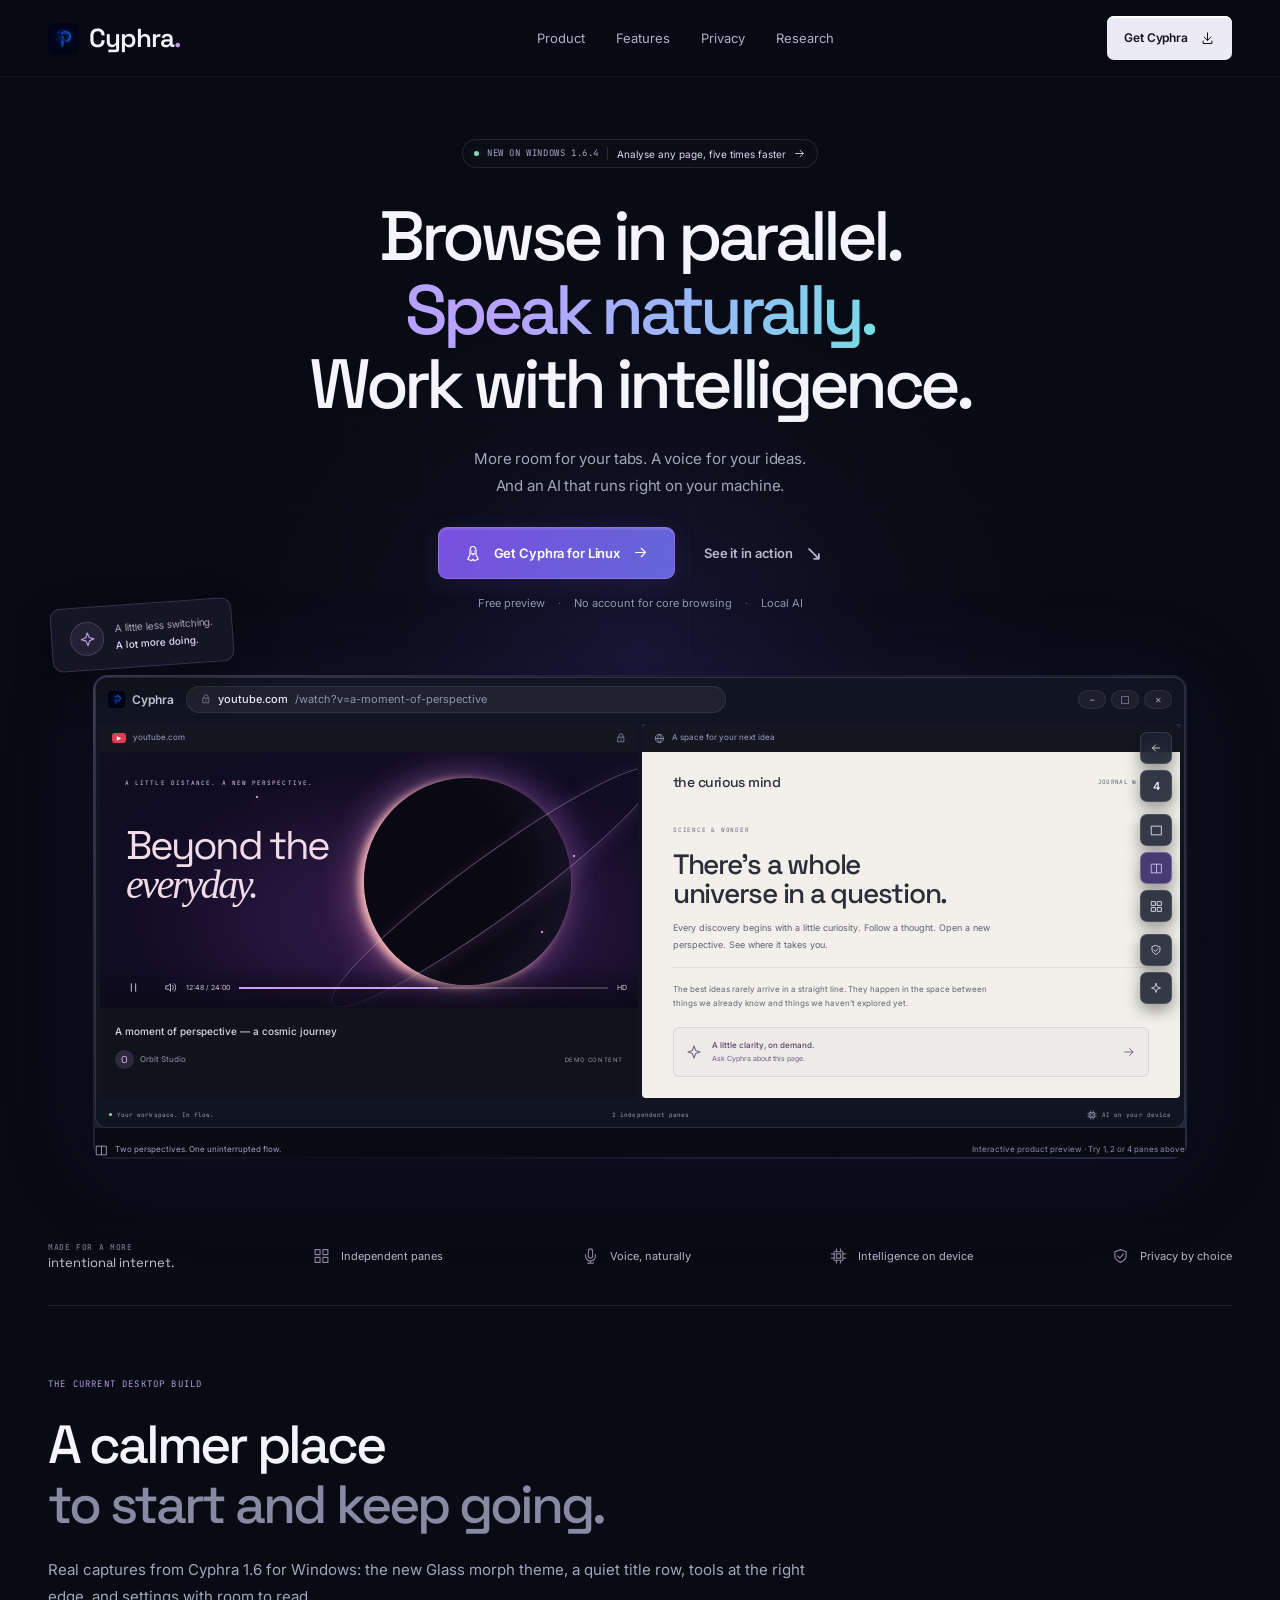
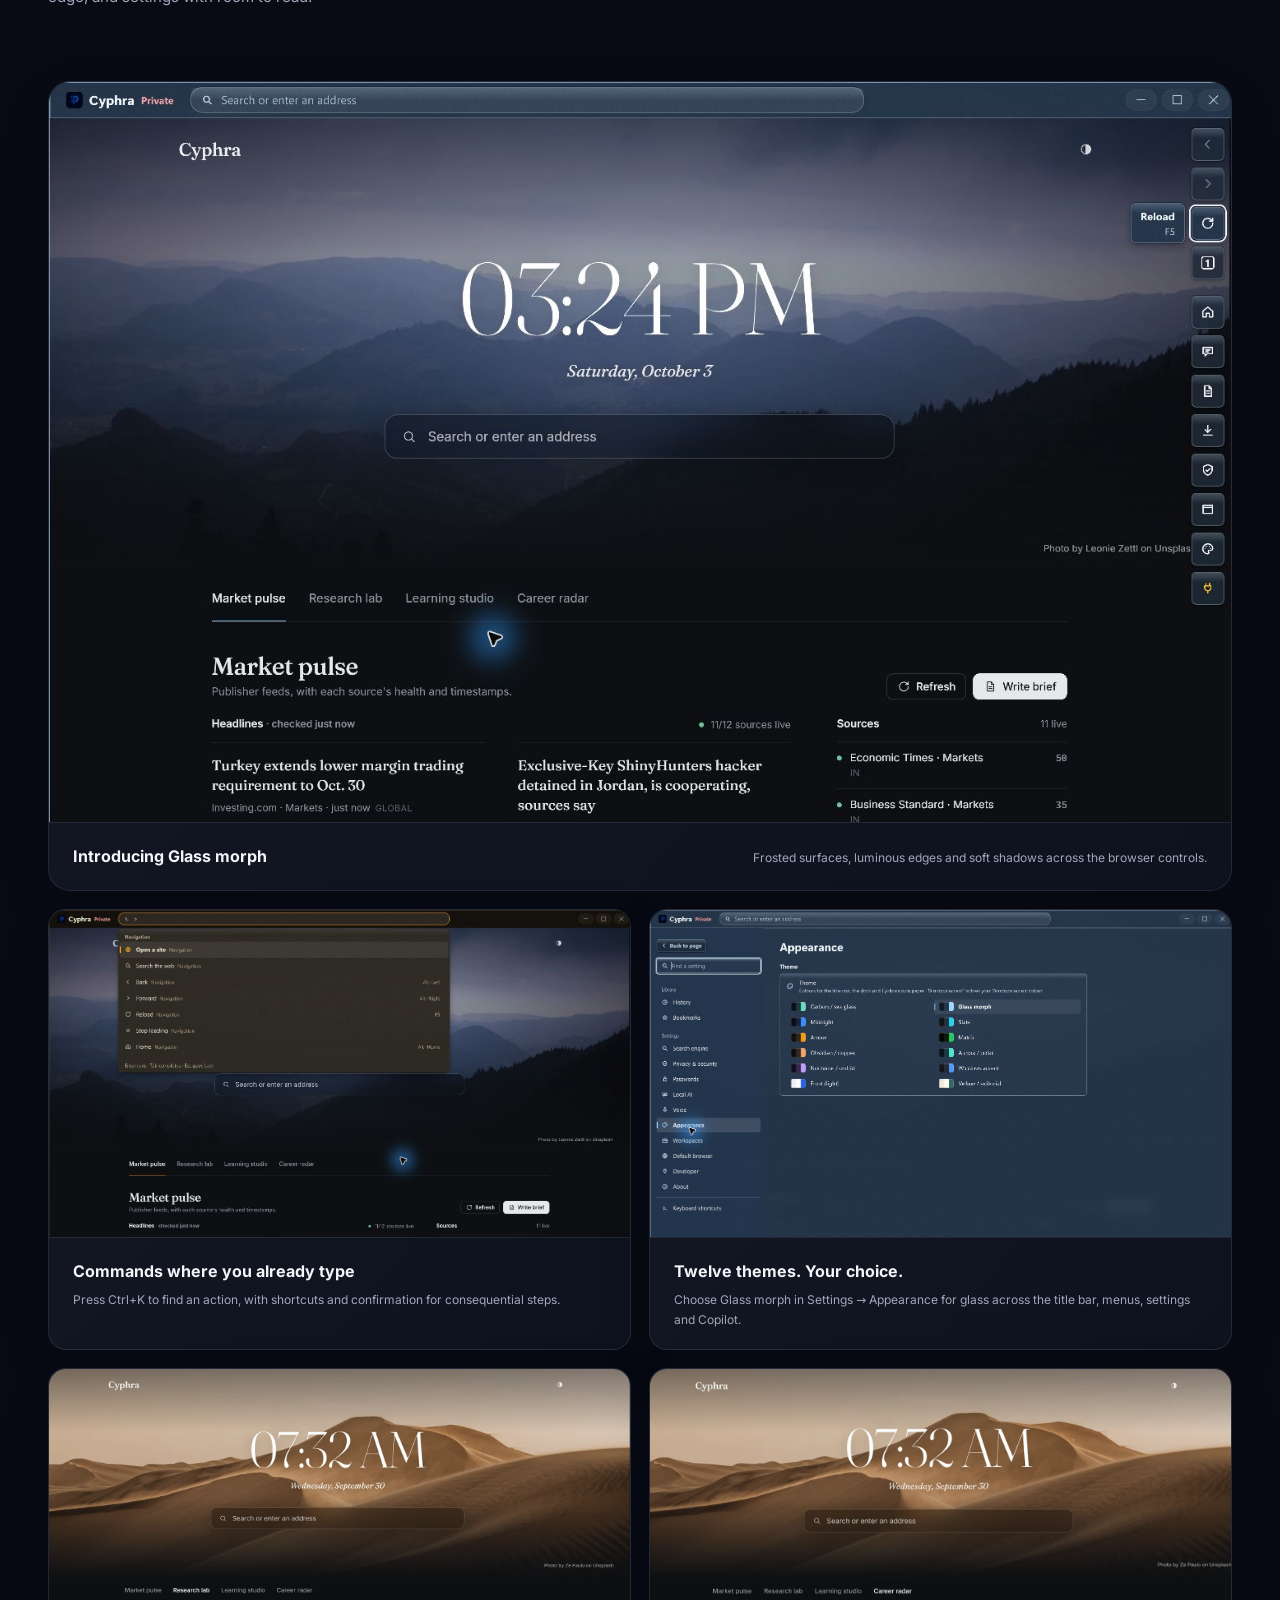
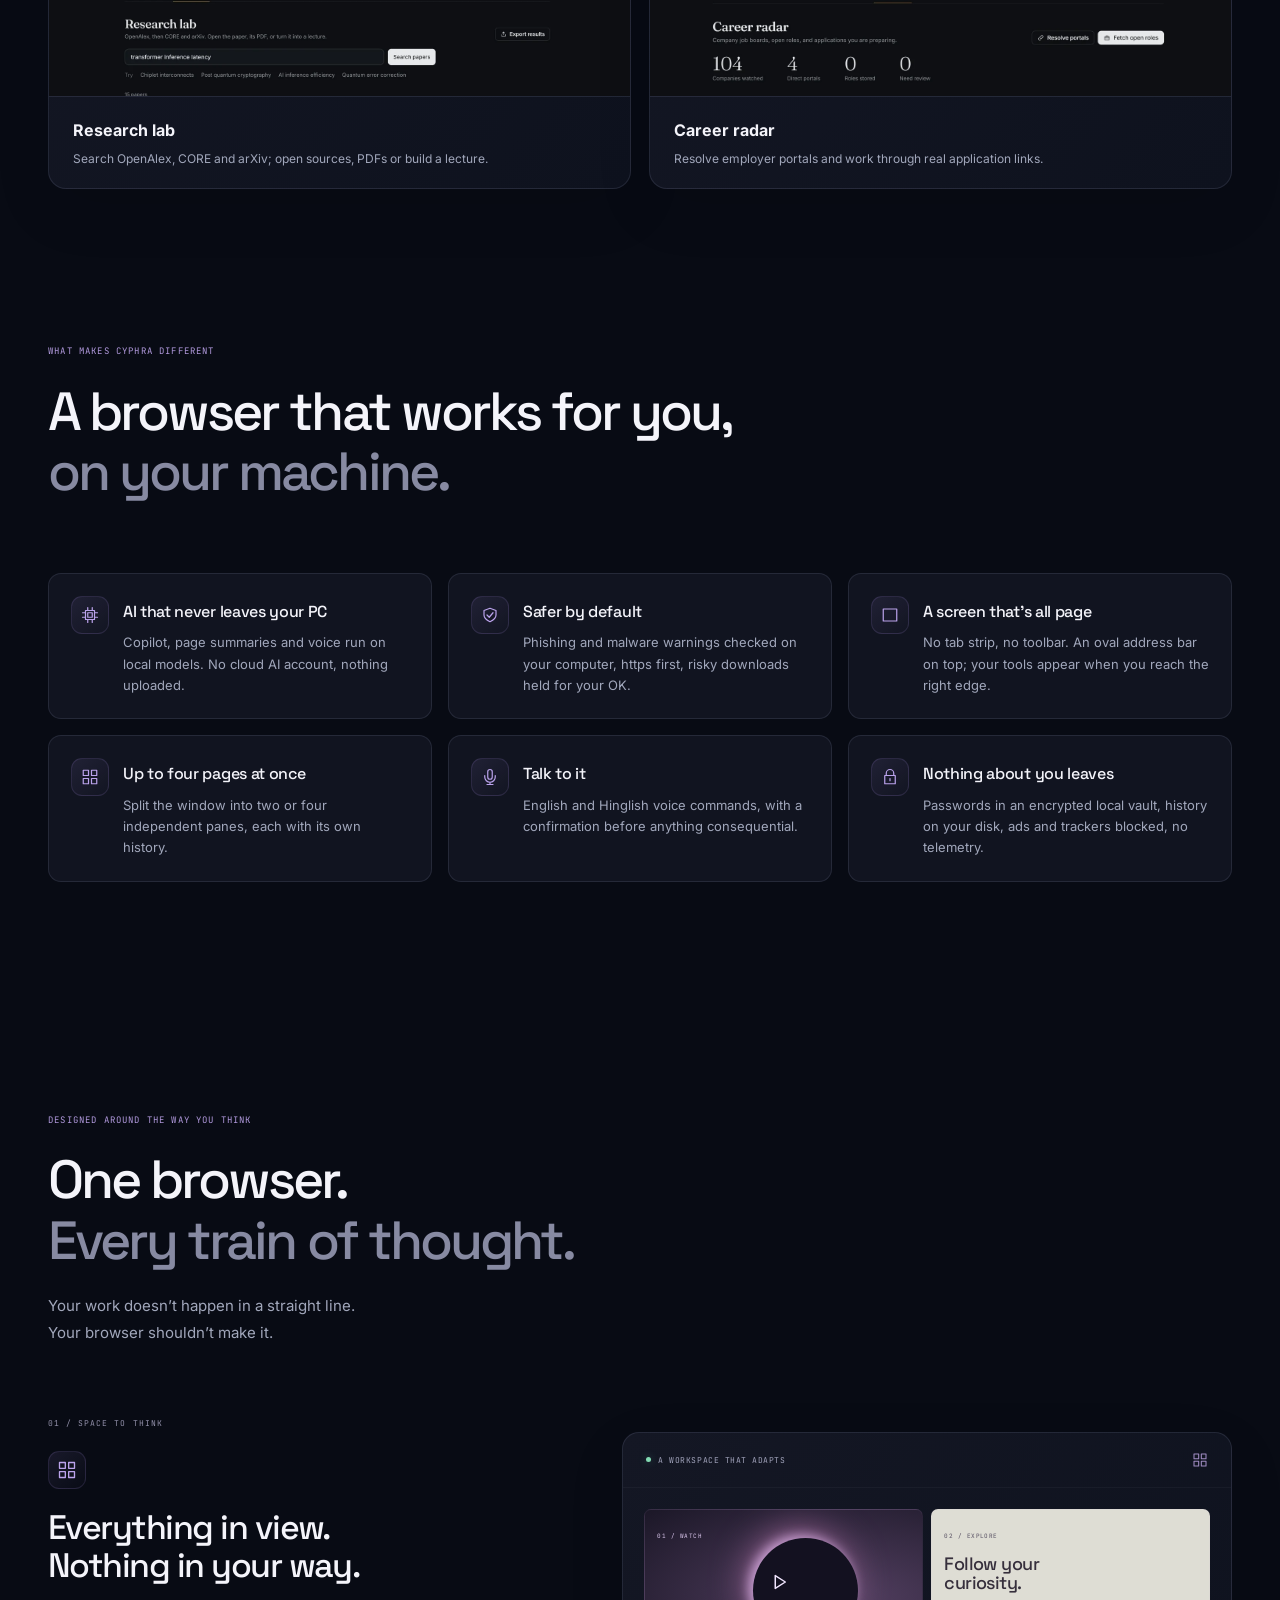
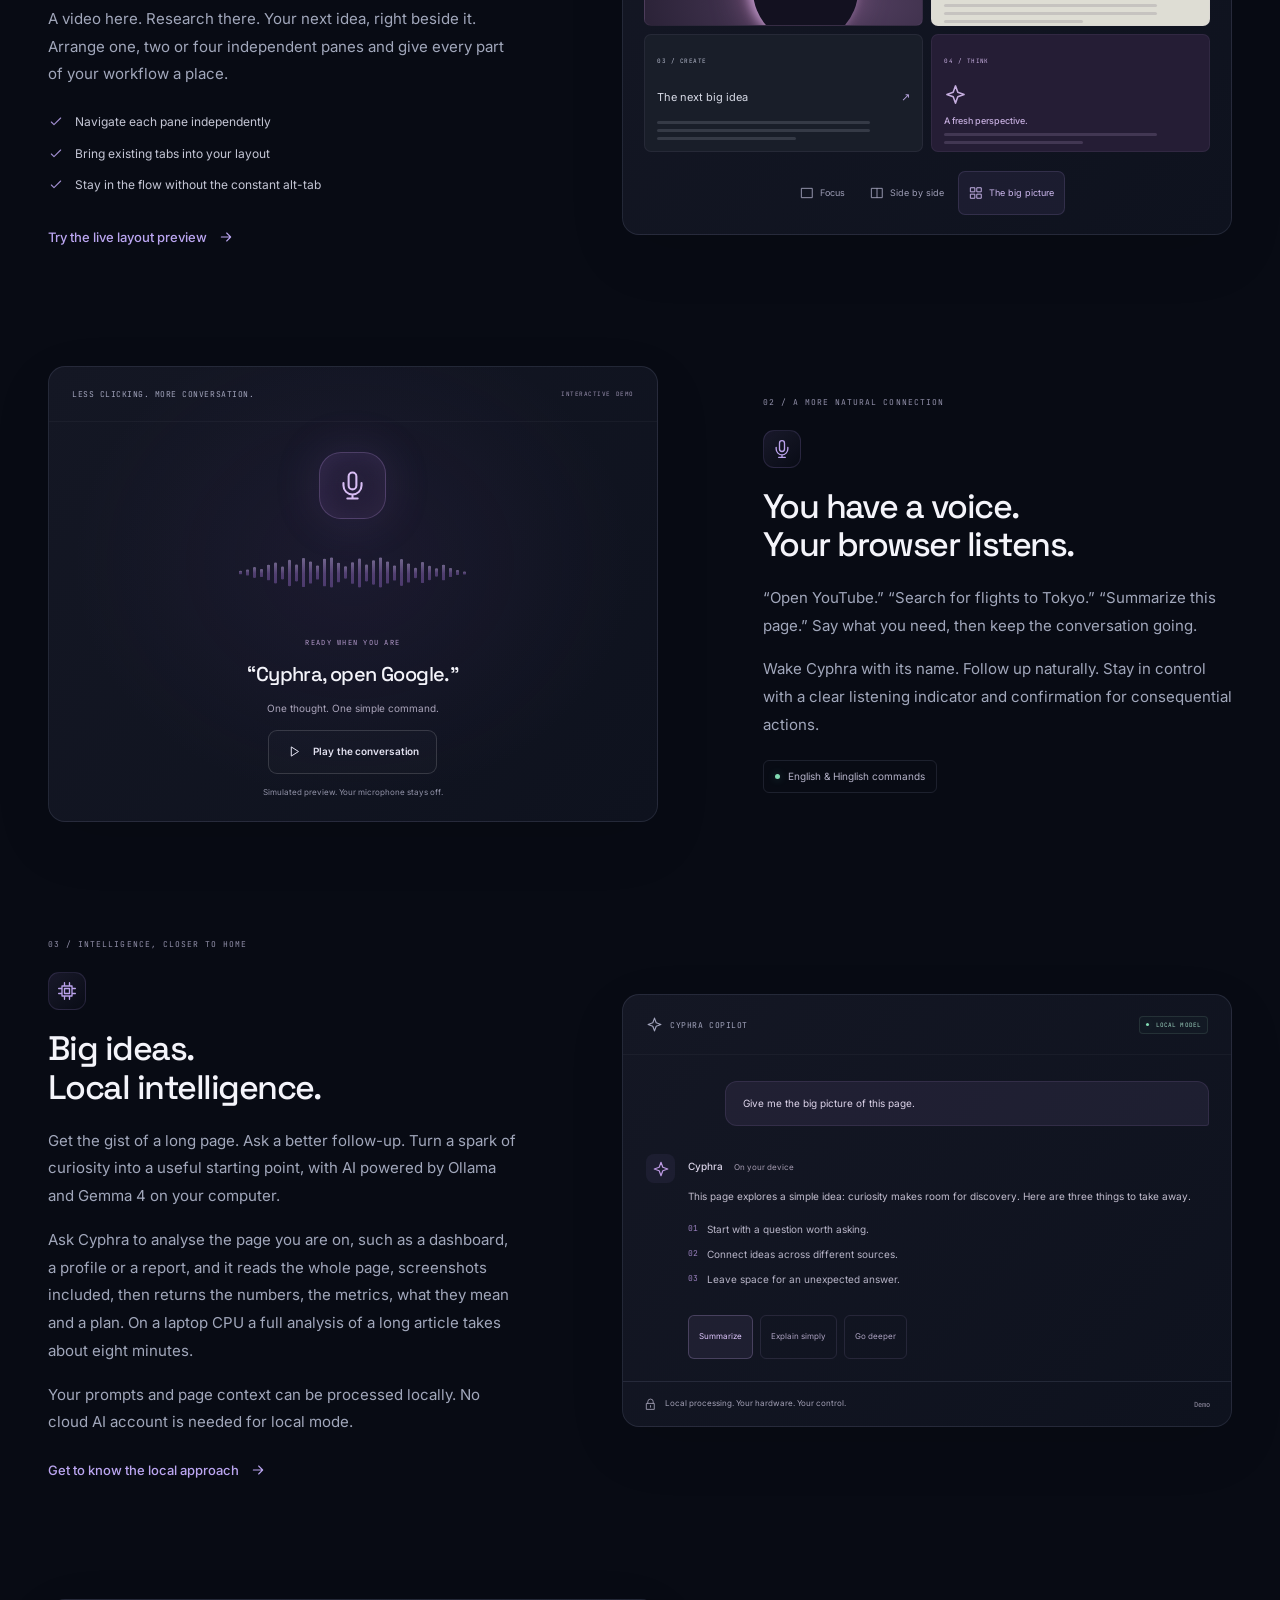
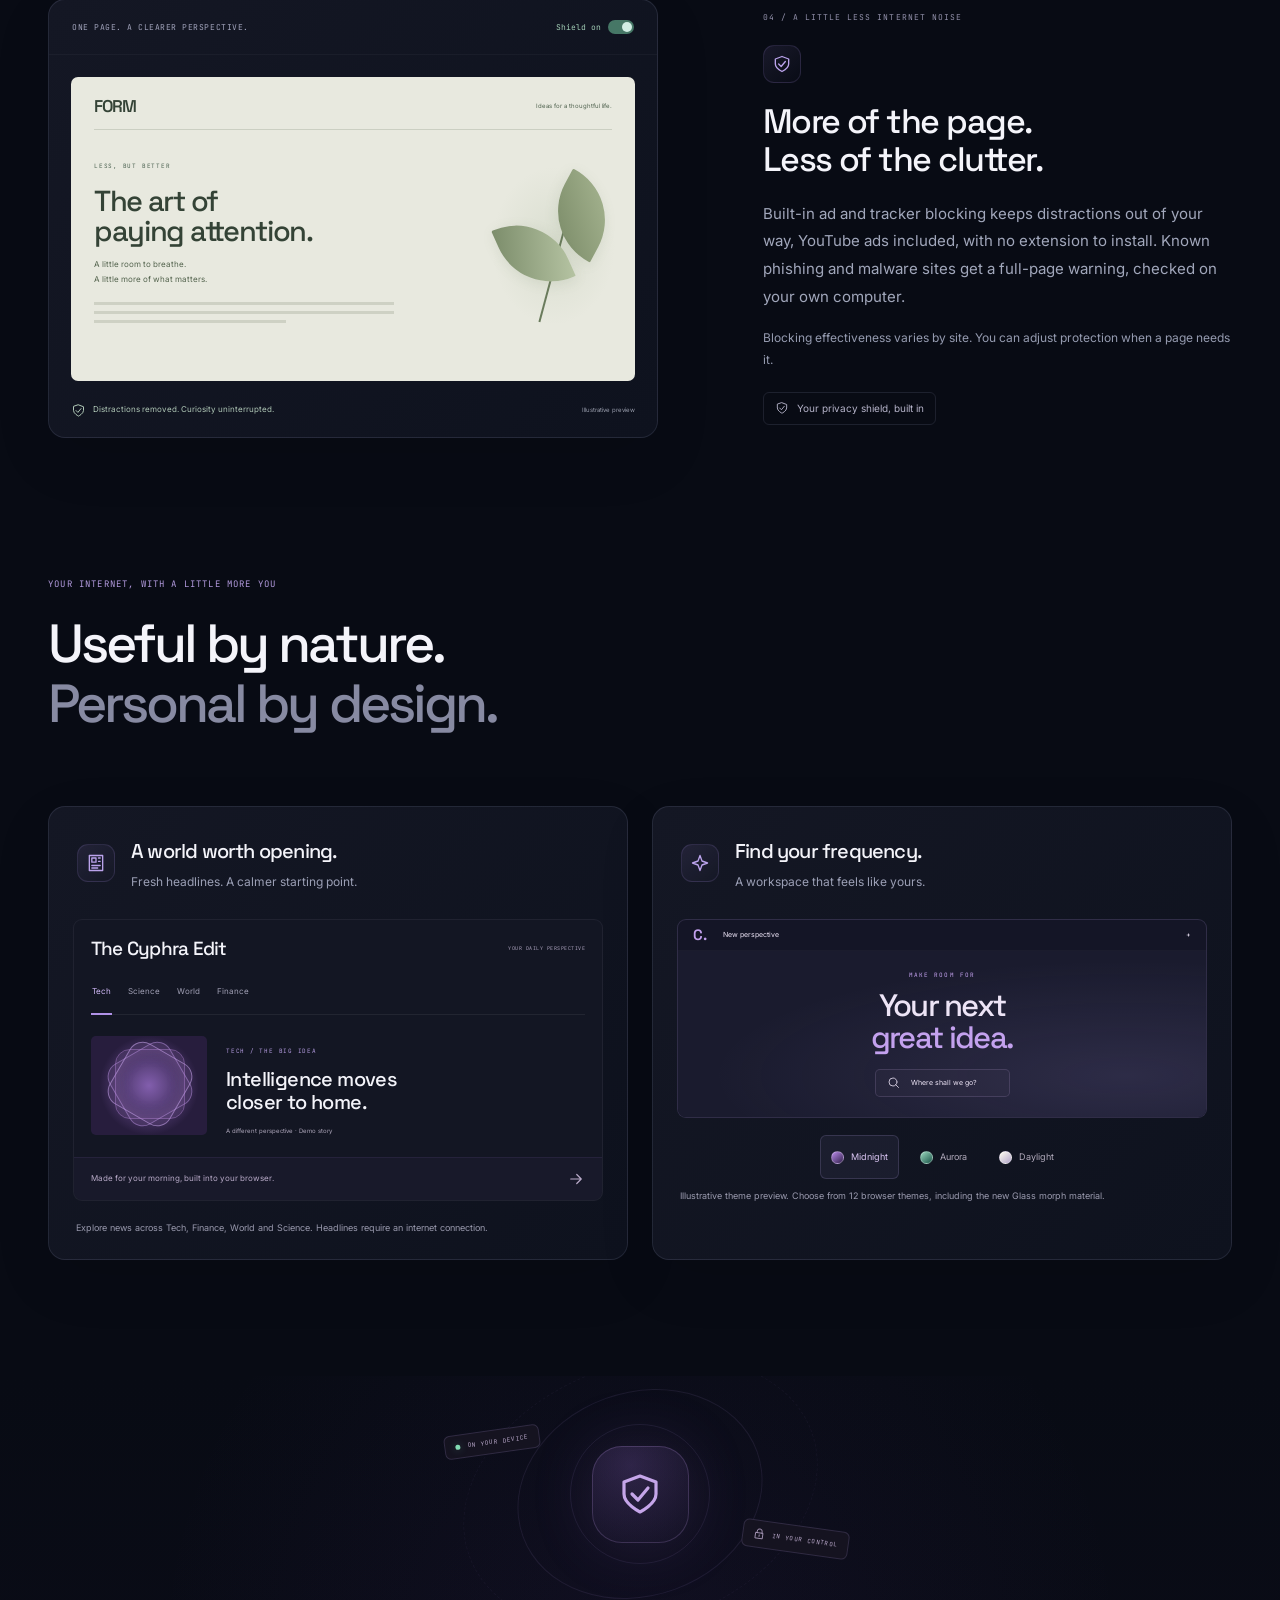
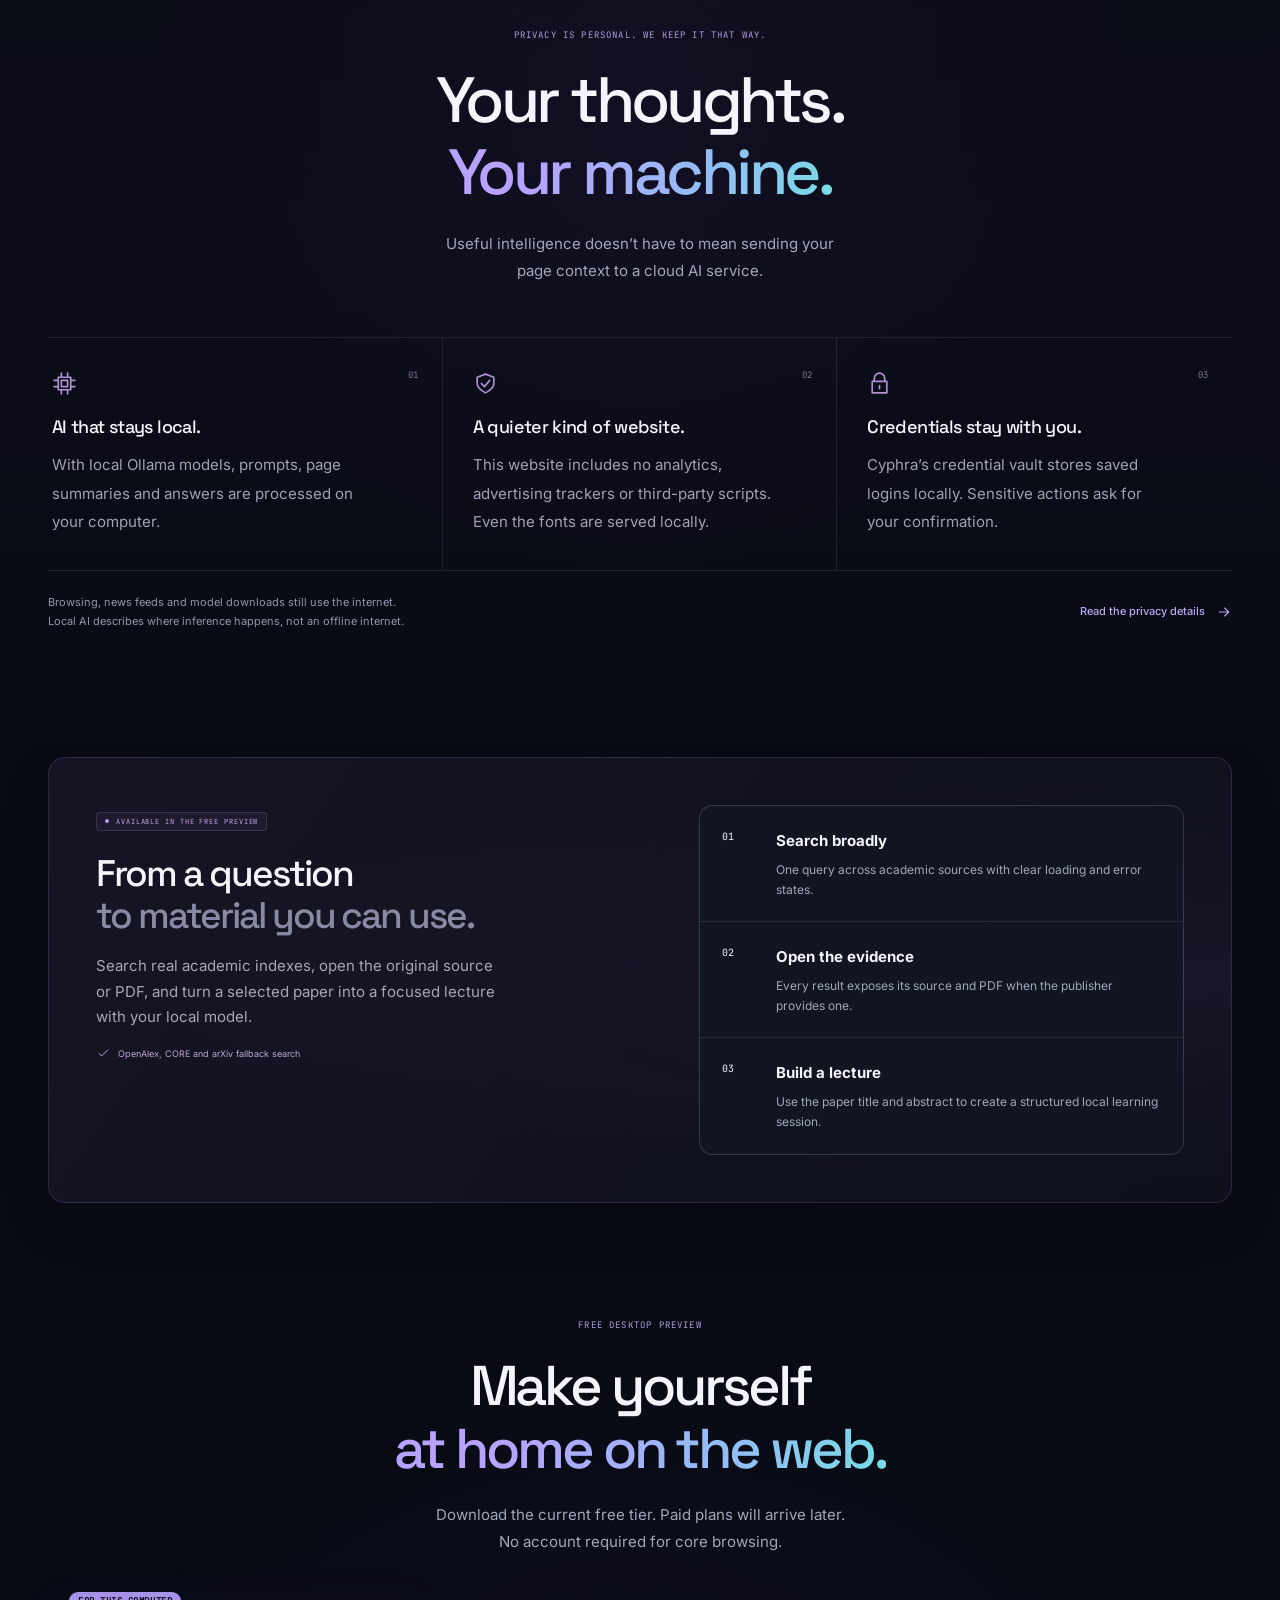
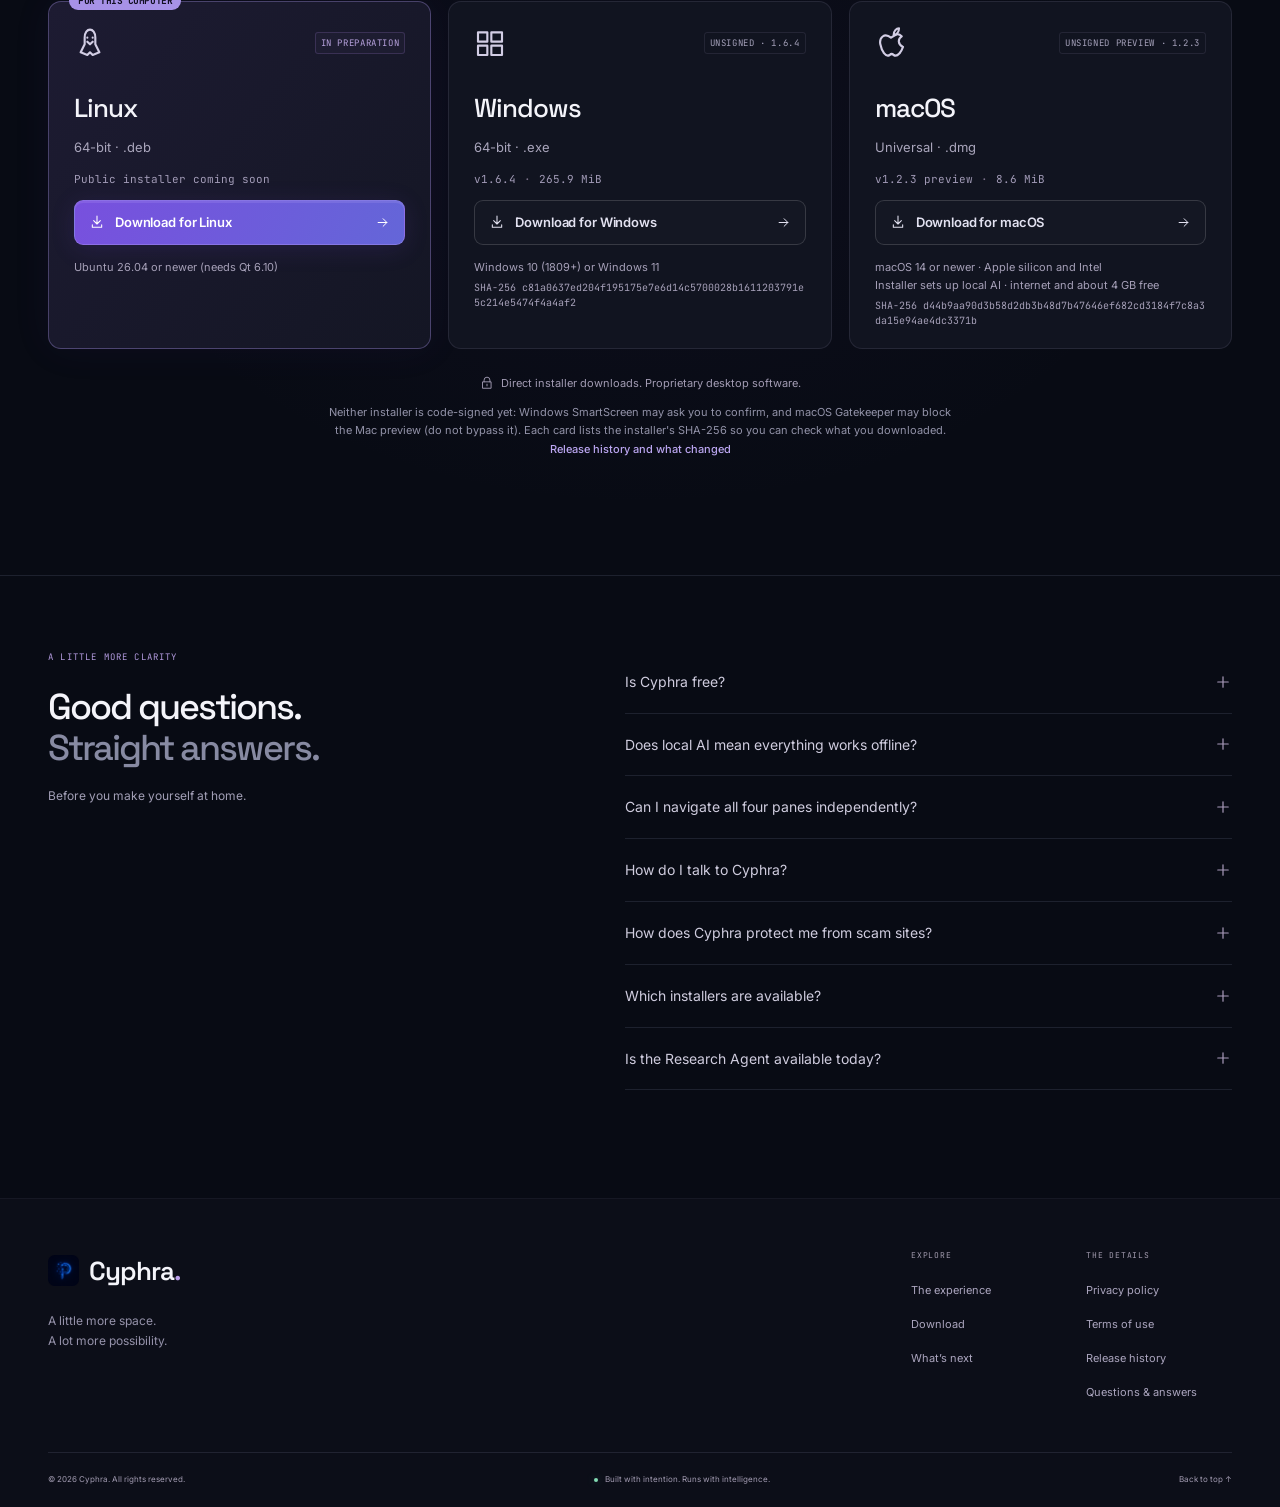
==== commit 58e069b9: "Cyphra for Mac 1.2.3: real ad blocking, pop-up blocker, Ollama 0.40.13 - The Mac download is now Cyp" ====
--- a/cyphra/index.html
+++ b/cyphra/index.html
@@ -1,2 +1,2 @@
 <!DOCTYPE html><html lang="en"><head><meta charset="UTF-8"><meta name="viewport" content="width=device-width, initial-scale=1"><meta name="theme-color" content="#080b14"><meta name="description" content="Browse in parallel, navigate by voice, and think with local AI. Meet Cyphra, your desktop workspace for a more focused web."><meta property="og:type" content="website"><meta property="og:title" content="Cyphra — A browser with room for more."><meta property="og:description" content="Browse in parallel, navigate by voice, and think with local AI. Meet Cyphra, your desktop workspace for a more focused web."><meta property="og:image" content="https://yashsaxena5.github.io/cyphra/images/social-card.png"><link rel="canonical" href="https://yashsaxena5.github.io/cyphra/"><meta property="og:url" content="https://yashsaxena5.github.io/cyphra/"><meta property="og:image:width" content="1200"><meta property="og:image:height" content="630"><meta property="og:image:alt" content="Cyphra. Browse in parallel. Speak naturally. Work with intelligence."><meta name="twitter:card" content="summary_large_image"><meta name="referrer" content="strict-origin-when-cross-origin"><link rel="icon" type="image/svg+xml" href="/cyphra/favicon.svg"><link rel="icon" sizes="32x32" href="/cyphra/favicon.ico"><title>Cyphra — A browser with room for more.</title><link rel="stylesheet" href="/cyphra/_astro/Footer.BgytM6Uz.css"></head><body id="top"><a href="#main" class="skip-link">Skip to content</a><header class="site-header"><div class="container nav-inner"><a href="/cyphra/" class="brand-link" aria-label="Cyphra home"><span class="brand"><img class="brand-mark" src="/cyphra/images/cyphra-icon.png" width="31" height="31" alt="" aria-hidden="true"><span>Cyphra<span class="brand-dot">.</span></span></span></a><nav id="primary-nav" class="primary-nav" aria-label="Main navigation"><a href="#screenshots">Product</a><a href="#features">Features</a><a href="#privacy">Privacy</a><a href="#research">Research</a></nav><div class="nav-actions"><a class="button button-small button-white" href="#download">Get Cyphra <svg class width="15" height="15" viewBox="0 0 24 24" fill="none" stroke="currentColor" stroke-width="1.6" stroke-linecap="round" stroke-linejoin="round" aria-hidden="true"><path d="M12 3v12m-5-5 5 5 5-5M5 16v4h14v-4"></path></svg></a><button class="menu-toggle icon-button" aria-label="Open navigation" aria-controls="primary-nav" aria-expanded="false"><svg class width="20" height="20" viewBox="0 0 24 24" fill="none" stroke="currentColor" stroke-width="1.6" stroke-linecap="round" stroke-linejoin="round" aria-hidden="true"><path d="M4 6h16M4 12h16M4 18h16"></path></svg></button></div></div></header><main id="main"><section class="hero" aria-labelledby="hero-title"><div class="hero-grid" aria-hidden="true"></div><div class="hero-ambient" aria-hidden="true"></div><div class="container hero-intro"><a class="announcement" href="#features"><i class="status-dot"></i> NEW ON WINDOWS 1.6.4 <span>Analyse any page, five times faster <svg class width="13" height="13" viewBox="0 0 24 24" fill="none" stroke="currentColor" stroke-width="1.6" stroke-linecap="round" stroke-linejoin="round" aria-hidden="true"><path d="M5 12h14m-6-6 6 6-6 6"></path></svg></span></a><h1 id="hero-title">Browse in parallel.<br><span class="gradient-text">Speak naturally.</span><br>Work with intelligence.</h1><p class="hero-copy">More room for your tabs. A voice for your ideas.<br class="desktop-break"> And an AI that runs right on your machine.</p><div class="hero-actions"><a class="button button-primary" href="#download" data-os-cta><span data-os-icon="default"><svg class width="18" height="18" viewBox="0 0 24 24" fill="none" stroke="currentColor" stroke-width="1.6" stroke-linecap="round" stroke-linejoin="round" aria-hidden="true"><path d="M12 3v12m-5-5 5 5 5-5M5 16v4h14v-4"></path></svg></span><span data-os-icon="windows" hidden><svg class width="18" height="18" viewBox="0 0 24 24" fill="none" stroke="currentColor" stroke-width="1.6" stroke-linecap="round" stroke-linejoin="round" aria-hidden="true"><path d="M3 4h7v7H3zM13 4h8v7h-8zM3 14h7v7H3zM13 14h8v7h-8z"></path></svg></span><span data-os-icon="macos" hidden><svg class width="18" height="18" viewBox="0 0 24 24" fill="none" stroke="currentColor" stroke-width="1.6" stroke-linecap="round" stroke-linejoin="round" aria-hidden="true"><path d="M14 6c0-3 2-5 4-5 0 3-2 5-4 5M12 8C7 4 3 8 4 13s4 10 7 8c1-1 2-1 3 0 3 2 6-3 7-6-4-2-4-6-1-8-3-3-5-1-8 1"></path></svg></span><span data-os-icon="linux" hidden><svg class width="18" height="18" viewBox="0 0 24 24" fill="none" stroke="currentColor" stroke-width="1.6" stroke-linecap="round" stroke-linejoin="round" aria-hidden="true"><path d="M8 8c0-8 8-8 8 0v5l3 6-5 2-2-2-2 2-5-2 3-6zM10 8h.01M14 8h.01m-4 3 2 2 2-2"></path></svg></span><span data-os-label>Download for free</span><svg class width="17" height="17" viewBox="0 0 24 24" fill="none" stroke="currentColor" stroke-width="1.6" stroke-linecap="round" stroke-linejoin="round" aria-hidden="true"><path d="M5 12h14m-6-6 6 6-6 6"></path></svg></a><a class="button button-quiet" href="#features">See it in action <span>↘</span></a></div><p class="hero-footnote">Free preview <span>·</span> No account for core browsing <span>·</span> Local AI</p></div><div class="container hero-product"><div class="product-orbit" aria-hidden="true"></div><div class="floating-note"><span class="note-orb"><svg class width="17" height="17" viewBox="0 0 24 24" fill="none" stroke="currentColor" stroke-width="1.6" stroke-linecap="round" stroke-linejoin="round" aria-hidden="true"><path d="m12 3 2.4 6.6L21 12l-6.6 2.4L12 21l-2.4-6.6L3 12l6.6-2.4z"></path></svg></span><span>A little less switching.<br><strong>A lot more doing.</strong></span></div><div id="hero-browser" class="browser-mockup" data-browser-demo data-panes="2" data-theme="midnight"><!-- The real 1.5 chrome: one slim title row (logo, oval address, window
-       buttons) and glass tiles on the right edge. No tab strip, no toolbar. --><div class="mock-title"><span class="mock-brand" aria-hidden="true"><span class="brand"><img class="brand-mark" src="/cyphra/images/cyphra-icon.png" width="31" height="31" alt="" aria-hidden="true"></span> Cyphra</span><span class="mock-oval" aria-hidden="true"><svg class width="10" height="10" viewBox="0 0 24 24" fill="none" stroke="currentColor" stroke-width="1.6" stroke-linecap="round" stroke-linejoin="round" aria-hidden="true"><path d="M7 10V7a5 5 0 0 1 10 0v3M5 10h14v11H5zM12 14v3"></path></svg> <b>youtube.com</b><span>/watch?v=a-moment-of-perspective</span></span><span class="mock-winbtns" aria-hidden="true"><i>−</i><i>□</i><i>×</i></span></div><div class="mock-stage"><div class="mock-dock"><span class="mock-tile" aria-hidden="true"><svg class width="12" height="12" viewBox="0 0 24 24" fill="none" stroke="currentColor" stroke-width="1.6" stroke-linecap="round" stroke-linejoin="round" aria-hidden="true"><path d="M5 12h14m-6-6 6 6-6 6"></path></svg></span><span class="mock-tile mock-tile-count" aria-hidden="true">4</span><div class="pane-switch" role="group" aria-label="Browser preview layout"><button class="mock-tile" data-pane-count="1" aria-label="Show one pane" aria-pressed="false"><svg class width="13" height="13" viewBox="0 0 24 24" fill="none" stroke="currentColor" stroke-width="1.6" stroke-linecap="round" stroke-linejoin="round" aria-hidden="true"><path d="M3 4h18v16H3z"></path></svg></button><button class="mock-tile" data-pane-count="2" aria-label="Show two panes" aria-pressed="true"><svg class width="13" height="13" viewBox="0 0 24 24" fill="none" stroke="currentColor" stroke-width="1.6" stroke-linecap="round" stroke-linejoin="round" aria-hidden="true"><path d="M3 4h18v16H3zM12 4v16"></path></svg></button><button class="mock-tile" data-pane-count="4" aria-label="Show four panes" aria-pressed="false"><svg class width="13" height="13" viewBox="0 0 24 24" fill="none" stroke="currentColor" stroke-width="1.6" stroke-linecap="round" stroke-linejoin="round" aria-hidden="true"><path d="M3 3h7v7H3zM14 3h7v7h-7zM3 14h7v7H3zM14 14h7v7h-7z"></path></svg></button></div><span class="mock-tile" aria-hidden="true"><svg class width="12" height="12" viewBox="0 0 24 24" fill="none" stroke="currentColor" stroke-width="1.6" stroke-linecap="round" stroke-linejoin="round" aria-hidden="true"><path d="m12 3 8 3v6c0 5-8 9-8 9s-8-4-8-9V6zM8 12l3 3 5-6"></path></svg></span><span class="mock-tile" aria-hidden="true"><svg class width="12" height="12" viewBox="0 0 24 24" fill="none" stroke="currentColor" stroke-width="1.6" stroke-linecap="round" stroke-linejoin="round" aria-hidden="true"><path d="m12 3 2.4 6.6L21 12l-6.6 2.4L12 21l-2.4-6.6L3 12l6.6-2.4z"></path></svg></span></div><div class="mock-content"><div class="mock-pane video-pane"><div class="pane-address"><span><span class="video-brand">▶</span> youtube.com</span><svg class width="10" height="10" viewBox="0 0 24 24" fill="none" stroke="currentColor" stroke-width="1.6" stroke-linecap="round" stroke-linejoin="round" aria-hidden="true"><path d="M7 10V7a5 5 0 0 1 10 0v3M5 10h14v11H5zM12 14v3"></path></svg></div><div class="video-surface"><div class="eclipse-art"><div class="eclipse-halo"></div><div class="eclipse-sphere"></div><div class="eclipse-orbit"></div><div class="eclipse-star s1"></div><div class="eclipse-star s2"></div><div class="eclipse-star s3"></div></div><div class="video-overline">A LITTLE DISTANCE. A NEW PERSPECTIVE.</div><div class="video-art-title">Beyond the<br><em>everyday.</em></div><div class="video-controls"><button class="demo-play" aria-label="Pause preview animation" aria-pressed="true"><svg class width="13" height="13" viewBox="0 0 24 24" fill="none" stroke="currentColor" stroke-width="1.6" stroke-linecap="round" stroke-linejoin="round" aria-hidden="true"><path d="M8 5v14M16 5v14"></path></svg></button><svg class width="13" height="13" viewBox="0 0 24 24" fill="none" stroke="currentColor" stroke-width="1.6" stroke-linecap="round" stroke-linejoin="round" aria-hidden="true"><path d="m4 9 4 0 4-4v14l-4-4H4zM16 8a6 6 0 0 1 0 8m3-11a10 10 0 0 1 0 14"></path></svg><span>12:48 / 24:00</span><div class="video-progress"><i></i></div><span>HD</span></div></div><div class="video-description"><strong>A moment of perspective — a cosmic journey</strong><p><span class="channel-dot">O</span> Orbit Studio <span class="demo-tag">Demo content</span></p></div></div><div class="mock-pane article-pane"><div class="pane-address"><span><svg class width="11" height="11" viewBox="0 0 24 24" fill="none" stroke="currentColor" stroke-width="1.6" stroke-linecap="round" stroke-linejoin="round" aria-hidden="true"><path d="M21 12a9 9 0 1 1-18 0 9 9 0 0 1 18 0M3 12h18M12 3c5 5 5 13 0 18-5-5-5-13 0-18"></path></svg> A space for your next idea</span><svg class width="10" height="10" viewBox="0 0 24 24" fill="none" stroke="currentColor" stroke-width="1.6" stroke-linecap="round" stroke-linejoin="round" aria-hidden="true"><path d="M7 10V7a5 5 0 0 1 10 0v3M5 10h14v11H5zM12 14v3"></path></svg></div><div class="article-content"><div class="article-brand">the curious mind<span>JOURNAL № 04</span></div><span class="micro-label">SCIENCE & WONDER</span><h3>There’s a whole<br>universe in a question.</h3><p>Every discovery begins with a little curiosity. Follow a thought. Open a new perspective. See where it takes you.</p><div class="article-divider"></div><p class="article-body">The best ideas rarely arrive in a straight line. They happen in the space between things we already know and things we haven’t explored yet.</p><div class="ai-inline"><svg class width="16" height="16" viewBox="0 0 24 24" fill="none" stroke="currentColor" stroke-width="1.6" stroke-linecap="round" stroke-linejoin="round" aria-hidden="true"><path d="m12 3 2.4 6.6L21 12l-6.6 2.4L12 21l-2.4-6.6L3 12l6.6-2.4z"></path></svg><div><strong>A little clarity, on demand.</strong><span>Ask Cyphra about this page.</span></div><svg class width="14" height="14" viewBox="0 0 24 24" fill="none" stroke="currentColor" stroke-width="1.6" stroke-linecap="round" stroke-linejoin="round" aria-hidden="true"><path d="M5 12h14m-6-6 6 6-6 6"></path></svg></div></div></div><div class="mock-pane notes-pane"><div class="pane-address"><span><svg class width="11" height="11" viewBox="0 0 24 24" fill="none" stroke="currentColor" stroke-width="1.6" stroke-linecap="round" stroke-linejoin="round" aria-hidden="true"><path d="M14 2H5v20h14V7zM14 2v5h5M8 12h8M8 16h6"></path></svg> Field notes</span><span>03</span></div><div class="note-content"><span class="micro-label">CONNECTING THE DOTS</span><h3>Room for the<br>next thought.</h3><ul><li><i></i> A new perspective</li><li><i></i> A question worth exploring</li><li><i></i> An idea to come back to</li></ul><div class="note-line"></div><div class="note-line short"></div></div></div><div class="mock-pane chat-pane"><div class="pane-address"><span><svg class width="11" height="11" viewBox="0 0 24 24" fill="none" stroke="currentColor" stroke-width="1.6" stroke-linecap="round" stroke-linejoin="round" aria-hidden="true"><path d="m12 3 2.4 6.6L21 12l-6.6 2.4L12 21l-2.4-6.6L3 12l6.6-2.4z"></path></svg> Cyphra AI</span><span class="local-tag">ON DEVICE</span></div><div class="chat-content"><div class="chat-user">Help me connect these ideas.</div><div class="chat-answer"><svg class width="17" height="17" viewBox="0 0 24 24" fill="none" stroke="currentColor" stroke-width="1.6" stroke-linecap="round" stroke-linejoin="round" aria-hidden="true"><path d="m12 3 2.4 6.6L21 12l-6.6 2.4L12 21l-2.4-6.6L3 12l6.6-2.4z"></path></svg><p>Let’s start with the big picture. What would you like to explore next?</p></div><div class="chat-input">Ask a follow-up <svg class width="14" height="14" viewBox="0 0 24 24" fill="none" stroke="currentColor" stroke-width="1.6" stroke-linecap="round" stroke-linejoin="round" aria-hidden="true"><path d="M5 12h14m-6-6 6 6-6 6"></path></svg></div></div></div></div></div><div class="browser-status"><span><i class="status-dot"></i> Your workspace. In flow.</span><span data-pane-label>2 independent panes</span><span><svg class width="10" height="10" viewBox="0 0 24 24" fill="none" stroke="currentColor" stroke-width="1.6" stroke-linecap="round" stroke-linejoin="round" aria-hidden="true"><path d="M6 6h12v12H6zM9 9h6v6H9zM9 2v4m6-4v4M9 18v4m6-4v4M2 9h4m-4 6h4m12-6h4m-4 6h4"></path></svg> AI on your device</span></div></div><div class="mockup-caption"><span><svg class width="13" height="13" viewBox="0 0 24 24" fill="none" stroke="currentColor" stroke-width="1.6" stroke-linecap="round" stroke-linejoin="round" aria-hidden="true"><path d="M3 4h18v16H3zM12 4v16"></path></svg> Two perspectives. One uninterrupted flow.</span><span>Interactive product preview · Try 1, 2 or 4 panes above</span></div></div><div class="container capability-strip"><span>MADE FOR A MORE<br><strong>intentional internet.</strong></span><div><svg class width="20" height="20" viewBox="0 0 24 24" fill="none" stroke="currentColor" stroke-width="1.6" stroke-linecap="round" stroke-linejoin="round" aria-hidden="true"><path d="M3 3h7v7H3zM14 3h7v7h-7zM3 14h7v7H3zM14 14h7v7h-7z"></path></svg><span>Independent panes</span></div><div><svg class width="20" height="20" viewBox="0 0 24 24" fill="none" stroke="currentColor" stroke-width="1.6" stroke-linecap="round" stroke-linejoin="round" aria-hidden="true"><path d="M9 5a3 3 0 0 1 6 0v7a3 3 0 0 1-6 0zM5 10v2a7 7 0 0 0 14 0v-2M12 19v3M8 22h8"></path></svg><span>Voice, naturally</span></div><div><svg class width="20" height="20" viewBox="0 0 24 24" fill="none" stroke="currentColor" stroke-width="1.6" stroke-linecap="round" stroke-linejoin="round" aria-hidden="true"><path d="M6 6h12v12H6zM9 9h6v6H9zM9 2v4m6-4v4M9 18v4m6-4v4M2 9h4m-4 6h4m12-6h4m-4 6h4"></path></svg><span>Intelligence on device</span></div><div><svg class width="20" height="20" viewBox="0 0 24 24" fill="none" stroke="currentColor" stroke-width="1.6" stroke-linecap="round" stroke-linejoin="round" aria-hidden="true"><path d="m12 3 8 3v6c0 5-8 9-8 9s-8-4-8-9V6zM8 12l3 3 5-6"></path></svg><span>Privacy by choice</span></div></div></section><section id="screenshots" class="section product-gallery" aria-labelledby="screenshots-title"><div class="container"><div class="section-heading reveal"><span class="eyebrow">THE CURRENT DESKTOP BUILD</span><h2 id="screenshots-title">A calmer place<br><span class="muted-heading">to start and keep going.</span></h2><p>Real captures from Cyphra 1.6 for Windows: the new Glass morph theme, a quiet title row, tools at the right edge, and settings with room to read.</p></div><figure class="gallery-lead visual-panel reveal"><img src="/cyphra/images/cyphra-windows-16-glass-morph.jpg" width="1437" height="900" alt="Cyphra 1.6 Glass morph theme with a frosted title bar and translucent right-edge glass tools" loading="eager"><figcaption><strong>Introducing Glass morph</strong><span>Frosted surfaces, luminous edges and soft shadows across the browser controls.</span></figcaption></figure><div class="gallery-pair"><figure class="visual-panel reveal"><img src="/cyphra/images/cyphra-windows-16-palette.jpg" width="1437" height="900" alt="Windows command palette showing navigation actions and their keyboard shortcuts" loading="lazy"><figcaption><strong>Commands where you already type</strong><span>Press Ctrl+K to find an action, with shortcuts and confirmation for consequential steps.</span></figcaption></figure><figure class="visual-panel reveal"><img src="/cyphra/images/cyphra-windows-16-glass-settings.jpg" width="1437" height="900" alt="Glass morph selected in the Windows appearance settings alongside the other eleven themes" loading="lazy"><figcaption><strong>Twelve themes. Your choice.</strong><span>Choose Glass morph in Settings → Appearance for glass across the title bar, menus, settings and Copilot.</span></figcaption></figure></div><div class="gallery-pair"><figure class="visual-panel reveal"><img src="/cyphra/images/cyphra-research.webp" width="1600" height="889" alt="Cyphra Research lab searching real academic papers" loading="lazy"><figcaption><strong>Research lab</strong><span>Search OpenAlex, CORE and arXiv; open sources, PDFs or build a lecture.</span></figcaption></figure><figure class="visual-panel reveal"><img src="/cyphra/images/cyphra-careers.webp" width="1600" height="836" alt="Cyphra Career radar with company portals and open role controls" loading="lazy"><figcaption><strong>Career radar</strong><span>Resolve employer portals and work through real application links.</span></figcaption></figure></div></div></section><section id="different" class="section different-section" aria-labelledby="different-title"><div class="container"><div class="section-heading reveal"><span class="eyebrow">WHAT MAKES CYPHRA DIFFERENT</span><h2 id="different-title">A browser that works for you,<br><span class="muted-heading">on your machine.</span></h2></div><ul class="different-grid reveal"><li><span class="feature-icon"><svg class width="18" height="18" viewBox="0 0 24 24" fill="none" stroke="currentColor" stroke-width="1.6" stroke-linecap="round" stroke-linejoin="round" aria-hidden="true"><path d="M6 6h12v12H6zM9 9h6v6H9zM9 2v4m6-4v4M9 18v4m6-4v4M2 9h4m-4 6h4m12-6h4m-4 6h4"></path></svg></span><div><h3>AI that never leaves your PC</h3><p>Copilot, page summaries and voice run on local models. No cloud AI account, nothing uploaded.</p></div></li><li><span class="feature-icon"><svg class width="18" height="18" viewBox="0 0 24 24" fill="none" stroke="currentColor" stroke-width="1.6" stroke-linecap="round" stroke-linejoin="round" aria-hidden="true"><path d="m12 3 8 3v6c0 5-8 9-8 9s-8-4-8-9V6zM8 12l3 3 5-6"></path></svg></span><div><h3>Safer by default</h3><p>Phishing and malware warnings checked on your computer, https first, risky downloads held for your OK.</p></div></li><li><span class="feature-icon"><svg class width="18" height="18" viewBox="0 0 24 24" fill="none" stroke="currentColor" stroke-width="1.6" stroke-linecap="round" stroke-linejoin="round" aria-hidden="true"><path d="M3 4h18v16H3z"></path></svg></span><div><h3>A screen that’s all page</h3><p>No tab strip, no toolbar. An oval address bar on top; your tools appear when you reach the right edge.</p></div></li><li><span class="feature-icon"><svg class width="18" height="18" viewBox="0 0 24 24" fill="none" stroke="currentColor" stroke-width="1.6" stroke-linecap="round" stroke-linejoin="round" aria-hidden="true"><path d="M3 3h7v7H3zM14 3h7v7h-7zM3 14h7v7H3zM14 14h7v7h-7z"></path></svg></span><div><h3>Up to four pages at once</h3><p>Split the window into two or four independent panes, each with its own history.</p></div></li><li><span class="feature-icon"><svg class width="18" height="18" viewBox="0 0 24 24" fill="none" stroke="currentColor" stroke-width="1.6" stroke-linecap="round" stroke-linejoin="round" aria-hidden="true"><path d="M9 5a3 3 0 0 1 6 0v7a3 3 0 0 1-6 0zM5 10v2a7 7 0 0 0 14 0v-2M12 19v3M8 22h8"></path></svg></span><div><h3>Talk to it</h3><p>English and Hinglish voice commands, with a confirmation before anything consequential.</p></div></li><li><span class="feature-icon"><svg class width="18" height="18" viewBox="0 0 24 24" fill="none" stroke="currentColor" stroke-width="1.6" stroke-linecap="round" stroke-linejoin="round" aria-hidden="true"><path d="M7 10V7a5 5 0 0 1 10 0v3M5 10h14v11H5zM12 14v3"></path></svg></span><div><h3>Nothing about you leaves</h3><p>Passwords in an encrypted local vault, history on your disk, ads and trackers blocked, no telemetry.</p></div></li></ul></div></section><section id="features" class="section features-section" aria-labelledby="features-title"><div class="container"><div class="section-heading reveal"><span class="eyebrow">DESIGNED AROUND THE WAY YOU THINK</span><h2 id="features-title">One browser.<br><span class="muted-heading">Every train of thought.</span></h2><p>Your work doesn’t happen in a straight line.<br>Your browser shouldn’t make it.</p></div><article class="feature-row reveal"><div class="feature-copy"><span class="feature-number">01 / SPACE TO THINK</span><div class="feature-icon"><svg class width="20" height="20" viewBox="0 0 24 24" fill="none" stroke="currentColor" stroke-width="1.6" stroke-linecap="round" stroke-linejoin="round" aria-hidden="true"><path d="M3 3h7v7H3zM14 3h7v7h-7zM3 14h7v7H3zM14 14h7v7h-7z"></path></svg></div><h3>Everything in view.<br>Nothing in your way.</h3><p>A video here. Research there. Your next idea, right beside it. Arrange one, two or four independent panes and give every part of your workflow a place.</p><ul class="feature-points"><li><svg class width="16" height="16" viewBox="0 0 24 24" fill="none" stroke="currentColor" stroke-width="1.6" stroke-linecap="round" stroke-linejoin="round" aria-hidden="true"><path d="m5 12 4 4L19 6"></path></svg> Navigate each pane independently</li><li><svg class width="16" height="16" viewBox="0 0 24 24" fill="none" stroke="currentColor" stroke-width="1.6" stroke-linecap="round" stroke-linejoin="round" aria-hidden="true"><path d="m5 12 4 4L19 6"></path></svg> Bring existing tabs into your layout</li><li><svg class width="16" height="16" viewBox="0 0 24 24" fill="none" stroke="currentColor" stroke-width="1.6" stroke-linecap="round" stroke-linejoin="round" aria-hidden="true"><path d="m5 12 4 4L19 6"></path></svg> Stay in the flow without the constant alt-tab</li></ul><a href="#hero-browser" class="text-link">Try the live layout preview <svg class width="16" height="16" viewBox="0 0 24 24" fill="none" stroke="currentColor" stroke-width="1.6" stroke-linecap="round" stroke-linejoin="round" aria-hidden="true"><path d="M5 12h14m-6-6 6 6-6 6"></path></svg></a></div><div class="layout-visual visual-panel" data-layout-visual data-layout="4"><div class="visual-panel-heading"><span><i class="status-dot"></i> A WORKSPACE THAT ADAPTS</span><svg class width="16" height="16" viewBox="0 0 24 24" fill="none" stroke="currentColor" stroke-width="1.6" stroke-linecap="round" stroke-linejoin="round" aria-hidden="true"><path d="M3 3h7v7H3zM14 3h7v7h-7zM3 14h7v7H3zM14 14h7v7h-7z"></path></svg></div><div class="mini-workspace"><div class="mini-cell mini-video"><span>01 / WATCH</span><div class="mini-planet"></div><svg class width="22" height="22" viewBox="0 0 24 24" fill="none" stroke="currentColor" stroke-width="1.6" stroke-linecap="round" stroke-linejoin="round" aria-hidden="true"><path d="m9 5 11 7-11 7z"></path></svg></div><div class="mini-cell mini-reading"><span>02 / EXPLORE</span><strong>Follow your<br>curiosity.</strong><i></i><i></i><i></i></div><div class="mini-cell mini-document"><span>03 / CREATE</span><div class="mini-doc-heading">The next big idea<span>↗</span></div><i></i><i></i><i></i></div><div class="mini-cell mini-ai"><span>04 / THINK</span><svg class width="23" height="23" viewBox="0 0 24 24" fill="none" stroke="currentColor" stroke-width="1.6" stroke-linecap="round" stroke-linejoin="round" aria-hidden="true"><path d="m12 3 2.4 6.6L21 12l-6.6 2.4L12 21l-2.4-6.6L3 12l6.6-2.4z"></path></svg><strong>A fresh perspective.</strong><i></i><i></i></div></div><div class="layout-options" role="group" aria-label="Workspace arrangement"><button data-layout-count="1" aria-pressed="false"><svg class width="14" height="14" viewBox="0 0 24 24" fill="none" stroke="currentColor" stroke-width="1.6" stroke-linecap="round" stroke-linejoin="round" aria-hidden="true"><path d="M3 4h18v16H3z"></path></svg> Focus</button><button data-layout-count="2" aria-pressed="false"><svg class width="14" height="14" viewBox="0 0 24 24" fill="none" stroke="currentColor" stroke-width="1.6" stroke-linecap="round" stroke-linejoin="round" aria-hidden="true"><path d="M3 4h18v16H3zM12 4v16"></path></svg> Side by side</button><button data-layout-count="4" aria-pressed="true"><svg class width="14" height="14" viewBox="0 0 24 24" fill="none" stroke="currentColor" stroke-width="1.6" stroke-linecap="round" stroke-linejoin="round" aria-hidden="true"><path d="M3 3h7v7H3zM14 3h7v7h-7zM3 14h7v7H3zM14 14h7v7h-7z"></path></svg> The big picture</button></div></div></article><article class="feature-row reverse reveal"><div class="feature-copy"><span class="feature-number">02 / A MORE NATURAL CONNECTION</span><div class="feature-icon"><svg class width="20" height="20" viewBox="0 0 24 24" fill="none" stroke="currentColor" stroke-width="1.6" stroke-linecap="round" stroke-linejoin="round" aria-hidden="true"><path d="M9 5a3 3 0 0 1 6 0v7a3 3 0 0 1-6 0zM5 10v2a7 7 0 0 0 14 0v-2M12 19v3M8 22h8"></path></svg></div><h3>You have a voice.<br>Your browser listens.</h3><p>“Open YouTube.” “Search for flights to Tokyo.” “Summarize this page.” Say what you need, then keep the conversation going.</p><p>Wake Cyphra with its name. Follow up naturally. Stay in control with a clear listening indicator and confirmation for consequential actions.</p><span class="inline-chip"><i class="status-dot"></i> English & Hinglish commands</span></div><div class="voice-visual visual-panel" data-voice-demo><div class="visual-panel-heading"><span>LESS CLICKING. MORE CONVERSATION.</span><span class="preview-label">INTERACTIVE DEMO</span></div><div class="voice-orb"><svg class width="31" height="31" viewBox="0 0 24 24" fill="none" stroke="currentColor" stroke-width="1.6" stroke-linecap="round" stroke-linejoin="round" aria-hidden="true"><path d="M9 5a3 3 0 0 1 6 0v7a3 3 0 0 1-6 0zM5 10v2a7 7 0 0 0 14 0v-2M12 19v3M8 22h8"></path></svg></div><div class="waveform" aria-hidden="true"><i style="--bar-height:9px;--delay:0s"></i><i style="--bar-height:15px;--delay:-0.07s"></i><i style="--bar-height:27px;--delay:-0.14s"></i><i style="--bar-height:20px;--delay:-0.21000000000000002s"></i><i style="--bar-height:39px;--delay:-0.28s"></i><i style="--bar-height:52px;--delay:-0.35000000000000003s"></i><i style="--bar-height:32px;--delay:-0.42000000000000004s"></i><i style="--bar-height:66px;--delay:-0.49000000000000005s"></i><i style="--bar-height:42px;--delay:-0.56s"></i><i style="--bar-height:73px;--delay:-0.6300000000000001s"></i><i style="--bar-height:55px;--delay:-0.7000000000000001s"></i><i style="--bar-height:35px;--delay:-0.77s"></i><i style="--bar-height:69px;--delay:-0.8400000000000001s"></i><i style="--bar-height:81px;--delay:-0.9100000000000001s"></i><i style="--bar-height:49px;--delay:-0.9800000000000001s"></i><i style="--bar-height:31px;--delay:-1.05s"></i><i style="--bar-height:54px;--delay:-1.12s"></i><i style="--bar-height:72px;--delay:-1.1900000000000002s"></i><i style="--bar-height:42px;--delay:-1.2600000000000002s"></i><i style="--bar-height:61px;--delay:-1.33s"></i><i style="--bar-height:80px;--delay:-1.4000000000000001s"></i><i style="--bar-height:55px;--delay:-1.4700000000000002s"></i><i style="--bar-height:38px;--delay:-1.54s"></i><i style="--bar-height:67px;--delay:-1.61s"></i><i style="--bar-height:48px;--delay:-1.6800000000000002s"></i><i style="--bar-height:26px;--delay:-1.7500000000000002s"></i><i style="--bar-height:53px;--delay:-1.8200000000000003s"></i><i style="--bar-height:36px;--delay:-1.8900000000000001s"></i><i style="--bar-height:21px;--delay:-1.9600000000000002s"></i><i style="--bar-height:39px;--delay:-2.0300000000000002s"></i><i style="--bar-height:23px;--delay:-2.1s"></i><i style="--bar-height:13px;--delay:-2.1700000000000004s"></i><i style="--bar-height:8px;--delay:-2.24s"></i></div><div class="voice-transcript" aria-live="polite"><span data-voice-status>READY WHEN YOU ARE</span><p data-voice-quote>“Cyphra, open Google.”</p><span data-voice-answer>One thought. One simple command.</span></div><button class="button button-outline demo-voice-button" data-voice-play><svg class width="15" height="15" viewBox="0 0 24 24" fill="none" stroke="currentColor" stroke-width="1.6" stroke-linecap="round" stroke-linejoin="round" aria-hidden="true"><path d="m9 5 11 7-11 7z"></path></svg> Play the conversation</button><p class="demo-note">Simulated preview. Your microphone stays off.</p></div></article><article class="feature-row reveal"><div class="feature-copy"><span class="feature-number">03 / INTELLIGENCE, CLOSER TO HOME</span><div class="feature-icon"><svg class width="20" height="20" viewBox="0 0 24 24" fill="none" stroke="currentColor" stroke-width="1.6" stroke-linecap="round" stroke-linejoin="round" aria-hidden="true"><path d="M6 6h12v12H6zM9 9h6v6H9zM9 2v4m6-4v4M9 18v4m6-4v4M2 9h4m-4 6h4m12-6h4m-4 6h4"></path></svg></div><h3>Big ideas.<br>Local intelligence.</h3><p>Get the gist of a long page. Ask a better follow-up. Turn a spark of curiosity into a useful starting point, with AI powered by Ollama and Gemma 4 on your computer.</p><p>Ask Cyphra to analyse the page you are on, such as a dashboard, a profile or a report, and it reads the whole page, screenshots included, then returns the numbers, the metrics, what they mean and a plan. On a laptop CPU a full analysis of a long article takes about eight minutes.</p><p>Your prompts and page context can be processed locally. No cloud AI account is needed for local mode.</p><a href="#privacy" class="text-link">Get to know the local approach <svg class width="16" height="16" viewBox="0 0 24 24" fill="none" stroke="currentColor" stroke-width="1.6" stroke-linecap="round" stroke-linejoin="round" aria-hidden="true"><path d="M5 12h14m-6-6 6 6-6 6"></path></svg></a></div><div class="ai-visual visual-panel" data-ai-demo><div class="visual-panel-heading"><span><svg class width="17" height="17" viewBox="0 0 24 24" fill="none" stroke="currentColor" stroke-width="1.6" stroke-linecap="round" stroke-linejoin="round" aria-hidden="true"><path d="m12 3 2.4 6.6L21 12l-6.6 2.4L12 21l-2.4-6.6L3 12l6.6-2.4z"></path></svg> CYPHRA COPILOT</span><span class="local-pill"><i class="status-dot"></i> LOCAL MODEL</span></div><div class="ai-user-message" data-ai-prompt>Give me the big picture of this page.</div><div class="ai-message"><span class="ai-avatar"><svg class width="18" height="18" viewBox="0 0 24 24" fill="none" stroke="currentColor" stroke-width="1.6" stroke-linecap="round" stroke-linejoin="round" aria-hidden="true"><path d="m12 3 2.4 6.6L21 12l-6.6 2.4L12 21l-2.4-6.6L3 12l6.6-2.4z"></path></svg></span><div><span class="ai-message-name">Cyphra <small>On your device</small></span><p data-ai-response>This page explores a simple idea: curiosity makes room for discovery. Here are three things to take away.</p><ol data-ai-points><li>Start with a question worth asking.</li><li>Connect ideas across different sources.</li><li>Leave space for an unexpected answer.</li></ol></div></div><div class="ai-prompt-chips"><button data-ai-choice="summary" aria-pressed="true">Summarize</button><button data-ai-choice="explain" aria-pressed="false">Explain simply</button><button data-ai-choice="questions" aria-pressed="false">Go deeper</button></div><div class="ai-footer"><svg class width="13" height="13" viewBox="0 0 24 24" fill="none" stroke="currentColor" stroke-width="1.6" stroke-linecap="round" stroke-linejoin="round" aria-hidden="true"><path d="M7 10V7a5 5 0 0 1 10 0v3M5 10h14v11H5zM12 14v3"></path></svg> Local processing. Your hardware. Your control.<span>Demo</span></div></div></article><article class="feature-row reverse reveal"><div class="feature-copy"><span class="feature-number">04 / A LITTLE LESS INTERNET NOISE</span><div class="feature-icon"><svg class width="20" height="20" viewBox="0 0 24 24" fill="none" stroke="currentColor" stroke-width="1.6" stroke-linecap="round" stroke-linejoin="round" aria-hidden="true"><path d="m12 3 8 3v6c0 5-8 9-8 9s-8-4-8-9V6zM8 12l3 3 5-6"></path></svg></div><h3>More of the page.<br>Less of the clutter.</h3><p>Built-in ad and tracker blocking keeps distractions out of your way, YouTube ads included, with no extension to install. Known phishing and malware sites get a full-page warning, checked on your own computer.</p><p class="small-copy">Blocking effectiveness varies by site. You can adjust protection when a page needs it.</p><div class="inline-chip"><svg class width="14" height="14" viewBox="0 0 24 24" fill="none" stroke="currentColor" stroke-width="1.6" stroke-linecap="round" stroke-linejoin="round" aria-hidden="true"><path d="m12 3 8 3v6c0 5-8 9-8 9s-8-4-8-9V6zM8 12l3 3 5-6"></path></svg> Your privacy shield, built in</div></div><div class="shield-visual visual-panel" data-block-demo data-blocked="true"><div class="visual-panel-heading"><span>ONE PAGE. A CLEARER PERSPECTIVE.</span><button class="shield-toggle" role="switch" aria-checked="true" aria-label="Preview ad and tracker blocking"><span>Shield on</span><i></i></button></div><div class="mock-news-site"><div class="fake-news-logo">FORM<span>Ideas for a thoughtful life.</span></div><div class="demo-ad"><span>ADVERTISEMENT</span><strong>Something you didn’t come here for.</strong></div><div class="clean-article"><div class="plant-art"><div></div><i></i><b></b></div><span class="micro-label">LESS, BUT BETTER</span><h4>The art of<br>paying attention.</h4><p>A little room to breathe.<br>A little more of what matters.</p><div class="text-lines"><i></i><i></i><i></i></div></div><div class="demo-ad bottom-ad">ANOTHER DISTRACTION</div></div><div class="shield-result"><svg class width="15" height="15" viewBox="0 0 24 24" fill="none" stroke="currentColor" stroke-width="1.6" stroke-linecap="round" stroke-linejoin="round" aria-hidden="true"><path d="m12 3 8 3v6c0 5-8 9-8 9s-8-4-8-9V6zM8 12l3 3 5-6"></path></svg><span data-block-result>Distractions removed. Curiosity uninterrupted.</span><small>Illustrative preview</small></div></div></article></div></section><section class="section personality-section" aria-labelledby="personality-title"><div class="container"><div class="section-heading reveal"><span class="eyebrow">YOUR INTERNET, WITH A LITTLE MORE YOU</span><h2 id="personality-title">Useful by nature.<br><span class="muted-heading">Personal by design.</span></h2></div><div class="personality-grid"><article class="news-feature visual-panel reveal" data-news-demo><div class="card-heading"><span class="feature-icon"><svg class width="20" height="20" viewBox="0 0 24 24" fill="none" stroke="currentColor" stroke-width="1.6" stroke-linecap="round" stroke-linejoin="round" aria-hidden="true"><path d="M4 3h16v18H4zM7 6h5v5H7zM15 6h2m-2 4h2M7 15h10M7 18h7"></path></svg></span><div><h3>A world worth opening.</h3><p>Fresh headlines. A calmer starting point.</p></div></div><div class="news-widget"><div class="news-widget-brand">The Cyphra Edit<span>YOUR DAILY PERSPECTIVE</span></div><div class="news-categories" role="group" aria-label="News preview category"><button data-news-category="Tech" aria-pressed="true">Tech</button><button data-news-category="Science" aria-pressed="false">Science</button><button data-news-category="World" aria-pressed="false">World</button><button data-news-category="Finance" aria-pressed="false">Finance</button></div><div class="news-lead"><div class="news-art"><span></span><i></i><b></b></div><div><span class="micro-label" data-news-kicker>TECH / THE BIG IDEA</span><h4 data-news-title>Intelligence moves closer to home.</h4><span class="news-read">A different perspective · Demo story</span></div></div><div class="news-bottom"><span>Made for your morning, built into your browser.</span><svg class width="18" height="18" viewBox="0 0 24 24" fill="none" stroke="currentColor" stroke-width="1.6" stroke-linecap="round" stroke-linejoin="round" aria-hidden="true"><path d="M5 12h14m-6-6 6 6-6 6"></path></svg></div></div><p class="card-footnote">Explore news across Tech, Finance, World and Science. Headlines require an internet connection.</p></article><article class="themes-feature visual-panel reveal" data-theme-showcase><div class="card-heading"><span class="feature-icon"><svg class width="20" height="20" viewBox="0 0 24 24" fill="none" stroke="currentColor" stroke-width="1.6" stroke-linecap="round" stroke-linejoin="round" aria-hidden="true"><path d="m12 3 2.4 6.6L21 12l-6.6 2.4L12 21l-2.4-6.6L3 12l6.6-2.4z"></path></svg></span><div><h3>Find your frequency.</h3><p>A workspace that feels like yours.</p></div></div><div class="theme-preview" data-preview-theme="midnight"><div class="theme-mini-nav"><span class="theme-mini-logo">C.</span><span>New perspective</span><i>+</i></div><div class="theme-mini-page"><span>MAKE ROOM FOR</span><strong>Your next<br><em>great idea.</em></strong><div class="theme-mini-search"><svg class width="12" height="12" viewBox="0 0 24 24" fill="none" stroke="currentColor" stroke-width="1.6" stroke-linecap="round" stroke-linejoin="round" aria-hidden="true"><path d="M15.5 15.5 21 21M18 10a8 8 0 1 1-16 0 8 8 0 0 1 16 0"></path></svg> Where shall we go?</div></div></div><div class="theme-options" role="group" aria-label="Preview a Cyphra theme"><button data-theme-choice="midnight" aria-pressed="true"><i class="swatch swatch-midnight"></i> Midnight</button><button data-theme-choice="aurora" aria-pressed="false"><i class="swatch swatch-aurora"></i> Aurora</button><button data-theme-choice="daylight" aria-pressed="false"><i class="swatch swatch-daylight"></i> Daylight</button></div><p class="card-footnote">Illustrative theme preview. Choose from 12 browser themes, including the new Glass morph material.</p></article></div></div></section><section id="privacy" class="section privacy-section" aria-labelledby="privacy-title"><div class="privacy-radial" aria-hidden="true"></div><div class="container"><div class="privacy-symbol reveal" aria-hidden="true"><div class="privacy-ring ring-one"></div><div class="privacy-ring ring-two"></div><div class="privacy-ring ring-three"></div><div class="shield-core"><svg class width="48" height="48" viewBox="0 0 24 24" fill="none" stroke="currentColor" stroke-width="1.6" stroke-linecap="round" stroke-linejoin="round" aria-hidden="true"><path d="m12 3 8 3v6c0 5-8 9-8 9s-8-4-8-9V6zM8 12l3 3 5-6"></path></svg></div><span class="orbit-label label-local"><i class="status-dot"></i> ON YOUR DEVICE</span><span class="orbit-label label-owned"><svg class width="12" height="12" viewBox="0 0 24 24" fill="none" stroke="currentColor" stroke-width="1.6" stroke-linecap="round" stroke-linejoin="round" aria-hidden="true"><path d="M7 10V7a5 5 0 0 1 10 0v3M5 10h14v11H5zM12 14v3"></path></svg> IN YOUR CONTROL</span></div><div class="section-heading centered reveal"><span class="eyebrow">PRIVACY IS PERSONAL. WE KEEP IT THAT WAY.</span><h2 id="privacy-title">Your thoughts.<br><span class="gradient-text">Your machine.</span></h2><p>Useful intelligence doesn’t have to mean sending your<br class="desktop-break"> page context to a cloud AI service.</p></div><div class="privacy-pillars reveal"><article><span>01</span><svg class width="25" height="25" viewBox="0 0 24 24" fill="none" stroke="currentColor" stroke-width="1.6" stroke-linecap="round" stroke-linejoin="round" aria-hidden="true"><path d="M6 6h12v12H6zM9 9h6v6H9zM9 2v4m6-4v4M9 18v4m6-4v4M2 9h4m-4 6h4m12-6h4m-4 6h4"></path></svg><h3>AI that stays local.</h3><p>With local Ollama models, prompts, page summaries and answers are processed on your computer.</p></article><article><span>02</span><svg class width="25" height="25" viewBox="0 0 24 24" fill="none" stroke="currentColor" stroke-width="1.6" stroke-linecap="round" stroke-linejoin="round" aria-hidden="true"><path d="m12 3 8 3v6c0 5-8 9-8 9s-8-4-8-9V6zM8 12l3 3 5-6"></path></svg><h3>A quieter kind of website.</h3><p>This website includes no analytics, advertising trackers or third-party scripts. Even the fonts are served locally.</p></article><article><span>03</span><svg class width="25" height="25" viewBox="0 0 24 24" fill="none" stroke="currentColor" stroke-width="1.6" stroke-linecap="round" stroke-linejoin="round" aria-hidden="true"><path d="M7 10V7a5 5 0 0 1 10 0v3M5 10h14v11H5zM12 14v3"></path></svg><h3>Credentials stay with you.</h3><p>Cyphra’s credential vault stores saved logins locally. Sensitive actions ask for your confirmation.</p></article></div><div class="privacy-fineprint"><p>Browsing, news feeds and model downloads still use the internet.<br>Local AI describes where inference happens, not an offline internet.</p><a class="text-link" href="/cyphra/privacy/">Read the privacy details <svg class width="16" height="16" viewBox="0 0 24 24" fill="none" stroke="currentColor" stroke-width="1.6" stroke-linecap="round" stroke-linejoin="round" aria-hidden="true"><path d="M5 12h14m-6-6 6 6-6 6"></path></svg></a></div></div></section><section id="research" class="section research-section" aria-labelledby="research-title"><div class="container research-inner visual-panel reveal"><div class="research-copy"><span class="soon-badge"><i></i> AVAILABLE IN THE FREE PREVIEW</span><h2 id="research-title">From a question<br><span class="muted-heading">to material you can use.</span></h2><p>Search real academic indexes, open the original source or PDF, and turn a selected paper into a focused lecture with your local model.</p><span class="research-status"><svg class width="15" height="15" viewBox="0 0 24 24" fill="none" stroke="currentColor" stroke-width="1.6" stroke-linecap="round" stroke-linejoin="round" aria-hidden="true"><path d="m5 12 4 4L19 6"></path></svg> OpenAlex, CORE and arXiv fallback search</span></div><div class="shipped-stack" aria-label="Research workflow"><article><span>01</span><div><strong>Search broadly</strong><p>One query across academic sources with clear loading and error states.</p></div></article><article><span>02</span><div><strong>Open the evidence</strong><p>Every result exposes its source and PDF when the publisher provides one.</p></div></article><article><span>03</span><div><strong>Build a lecture</strong><p>Use the paper title and abstract to create a structured local learning session.</p></div></article></div></div></section><section id="download" class="section download-section" aria-labelledby="download-title"><div class="container"><div class="section-heading centered reveal"><span class="eyebrow">FREE DESKTOP PREVIEW</span><h2 id="download-title">Make yourself<br><span class="gradient-text">at home on the web.</span></h2><p>Download the current free tier. Paid plans will arrive later.<br>No account required for core browsing.</p></div><div class="download-grid reveal"><article id="download-windows" data-platform="windows" class="download-card featured"><span class="for-you" data-for-you-label hidden>FOR THIS COMPUTER</span><div class="download-card-top"><svg class width="32" height="32" viewBox="0 0 24 24" fill="none" stroke="currentColor" stroke-width="1.6" stroke-linecap="round" stroke-linejoin="round" aria-hidden="true"><path d="M3 4h7v7H3zM13 4h8v7h-8zM3 14h7v7H3zM13 14h8v7h-8z"></path></svg><span class="release-state">UNSIGNED · 1.6.4</span></div><h3>Windows</h3><p>64-bit · .exe</p><div class="download-version">v1.6.4<span>·</span>265.9 MiB</div><a class="button button-primary" href="https://github.com/yashsaxena5/yashsaxena5.github.io/releases/download/cyphra-v1.6.4/CyphraSetup_v1.6.4.exe" data-download-platform="windows" data-release-url="https://github.com/yashsaxena5/yashsaxena5.github.io/releases/download/cyphra-v1.6.4/CyphraSetup_v1.6.4.exe" aria-label="Download for Windows"><svg class width="16" height="16" viewBox="0 0 24 24" fill="none" stroke="currentColor" stroke-width="1.6" stroke-linecap="round" stroke-linejoin="round" aria-hidden="true"><path d="M12 3v12m-5-5 5 5 5-5M5 16v4h14v-4"></path></svg> Download for Windows<svg class width="15" height="15" viewBox="0 0 24 24" fill="none" stroke="currentColor" stroke-width="1.6" stroke-linecap="round" stroke-linejoin="round" aria-hidden="true"><path d="M5 12h14m-6-6 6 6-6 6"></path></svg></a><p class="system-requirement">Windows 10 (1809+) or Windows 11<br><code>SHA-256 c81a0637ed204f195175e7e6d14c5700028b1611203791e5c214e5474f4a4af2</code></p></article><article id="download-macos" data-platform="macos" class="download-card"><span class="for-you" data-for-you-label hidden>FOR THIS COMPUTER</span><div class="download-card-top"><svg class width="32" height="32" viewBox="0 0 24 24" fill="none" stroke="currentColor" stroke-width="1.6" stroke-linecap="round" stroke-linejoin="round" aria-hidden="true"><path d="M14 6c0-3 2-5 4-5 0 3-2 5-4 5M12 8C7 4 3 8 4 13s4 10 7 8c1-1 2-1 3 0 3 2 6-3 7-6-4-2-4-6-1-8-3-3-5-1-8 1"></path></svg><span class="release-state">UNSIGNED PREVIEW · 1.2.2</span></div><h3>macOS</h3><p>Universal · .dmg</p><div class="download-version">v1.2.2 preview<span>·</span>7.3 MiB</div><a class="button button-outline" href="https://yashsaxena5.github.io/downloads/Cyphra-1.2.2-preview.dmg" data-download-platform="macos" data-release-url="https://yashsaxena5.github.io/downloads/Cyphra-1.2.2-preview.dmg" aria-label="Download for macOS"><svg class width="16" height="16" viewBox="0 0 24 24" fill="none" stroke="currentColor" stroke-width="1.6" stroke-linecap="round" stroke-linejoin="round" aria-hidden="true"><path d="M12 3v12m-5-5 5 5 5-5M5 16v4h14v-4"></path></svg> Download for macOS<svg class width="15" height="15" viewBox="0 0 24 24" fill="none" stroke="currentColor" stroke-width="1.6" stroke-linecap="round" stroke-linejoin="round" aria-hidden="true"><path d="M5 12h14m-6-6 6 6-6 6"></path></svg></a><p class="system-requirement">macOS 14 or newer · Apple silicon and Intel<br>Installer sets up local AI · internet and about 4 GB free<br><code>SHA-256 c9a2c55a68e7488d50a798edc0bb989e441742b40fdc6589a5e6b6010c85c527</code></p></article><article id="download-linux" data-platform="linux" class="download-card"><span class="for-you" data-for-you-label hidden>FOR THIS COMPUTER</span><div class="download-card-top"><svg class width="32" height="32" viewBox="0 0 24 24" fill="none" stroke="currentColor" stroke-width="1.6" stroke-linecap="round" stroke-linejoin="round" aria-hidden="true"><path d="M8 8c0-8 8-8 8 0v5l3 6-5 2-2-2-2 2-5-2 3-6zM10 8h.01M14 8h.01m-4 3 2 2 2-2"></path></svg><span class="release-state">IN PREPARATION</span></div><h3>Linux</h3><p>64-bit · .deb</p><div class="download-version">Public installer coming soon</div><a class="button button-outline" href="#download-linux" data-download-platform="linux" data-release-url aria-label="Download for Linux — view availability"><svg class width="16" height="16" viewBox="0 0 24 24" fill="none" stroke="currentColor" stroke-width="1.6" stroke-linecap="round" stroke-linejoin="round" aria-hidden="true"><path d="M12 3v12m-5-5 5 5 5-5M5 16v4h14v-4"></path></svg> Download for Linux<svg class width="15" height="15" viewBox="0 0 24 24" fill="none" stroke="currentColor" stroke-width="1.6" stroke-linecap="round" stroke-linejoin="round" aria-hidden="true"><path d="M5 12h14m-6-6 6 6-6 6"></path></svg></a><p class="system-requirement">Ubuntu 26.04 or newer (needs Qt 6.10)</p></article></div><div class="download-notes"><span><svg class width="14" height="14" viewBox="0 0 24 24" fill="none" stroke="currentColor" stroke-width="1.6" stroke-linecap="round" stroke-linejoin="round" aria-hidden="true"><path d="M7 10V7a5 5 0 0 1 10 0v3M5 10h14v11H5zM12 14v3"></path></svg> Direct installer downloads. Proprietary desktop software.</span><p>Neither installer is code-signed yet: Windows SmartScreen may ask you to confirm, and macOS Gatekeeper may block the Mac preview (do not bypass it). Each card lists the installer's SHA-256 so you can check what you downloaded. <a class="text-link" href="/cyphra/releases/">Release history and what changed</a></p></div></div></section><dialog id="download-dialog" aria-labelledby="download-dialog-title" aria-describedby="download-dialog-description"><div class="dialog-top"><span class="eyebrow">CYPHRA DOWNLOADS</span><button class="icon-button" data-close-dialog aria-label="Close download details"><svg class width="20" height="20" viewBox="0 0 24 24" fill="none" stroke="currentColor" stroke-width="1.6" stroke-linecap="round" stroke-linejoin="round" aria-hidden="true"><path d="m6 6 12 12M6 18 18 6"></path></svg></button></div><span class="dialog-download-icon"><svg class width="29" height="29" viewBox="0 0 24 24" fill="none" stroke="currentColor" stroke-width="1.6" stroke-linecap="round" stroke-linejoin="round" aria-hidden="true"><path d="M12 3v12m-5-5 5 5 5-5M5 16v4h14v-4"></path></svg></span><h2 id="download-dialog-title">Download Cyphra</h2><p id="download-dialog-description"></p><div class="checksum-block" hidden><span>WINDOWS RELEASE SHA-256</span><code id="checksum-value"></code><button class="text-link" data-copy-checksum><svg class width="14" height="14" viewBox="0 0 24 24" fill="none" stroke="currentColor" stroke-width="1.6" stroke-linecap="round" stroke-linejoin="round" aria-hidden="true"><path d="M8 8h12v13H8zM4 16H2V2h13v2"></path></svg> Copy checksum</button><span id="checksum-status" role="status"></span></div><button class="button button-primary" data-close-dialog>Got it <svg class width="16" height="16" viewBox="0 0 24 24" fill="none" stroke="currentColor" stroke-width="1.6" stroke-linecap="round" stroke-linejoin="round" aria-hidden="true"><path d="m5 12 4 4L19 6"></path></svg></button></dialog><section id="faq" class="section faq-section" aria-labelledby="faq-title"><div class="container faq-layout"><div class="reveal"><span class="eyebrow">A LITTLE MORE CLARITY</span><h2 id="faq-title">Good questions.<br><span class="muted-heading">Straight answers.</span></h2><p>Before you make yourself at home.</p></div><div class="faq-list reveal"><details><summary>Is Cyphra free?<svg class width="18" height="18" viewBox="0 0 24 24" fill="none" stroke="currentColor" stroke-width="1.6" stroke-linecap="round" stroke-linejoin="round" aria-hidden="true"><path d="M12 5v14M5 12h14"></path></svg></summary><p>Yes. Cyphra is free to use, and core browsing does not require an account. Local AI runs with Ollama on your own hardware. The macOS installer downloads and verifies the runtime and starter model for you.</p></details><details><summary>Does local AI mean everything works offline?<svg class width="18" height="18" viewBox="0 0 24 24" fill="none" stroke="currentColor" stroke-width="1.6" stroke-linecap="round" stroke-linejoin="round" aria-hidden="true"><path d="M12 5v14M5 12h14"></path></svg></summary><p>Local model inference can run on your computer once Ollama and a model are installed. Websites, live news, searches and initial model downloads still require a network connection.</p></details><details><summary>Can I navigate all four panes independently?<svg class width="18" height="18" viewBox="0 0 24 24" fill="none" stroke="currentColor" stroke-width="1.6" stroke-linecap="round" stroke-linejoin="round" aria-hidden="true"><path d="M12 5v14M5 12h14"></path></svg></summary><p>Yes. Each pane can display and navigate a different page, and existing tabs can be arranged into a split layout. Panes share the browser profile, so they are not isolated login sessions.</p></details><details><summary>How do I talk to Cyphra?<svg class width="18" height="18" viewBox="0 0 24 24" fill="none" stroke="currentColor" stroke-width="1.6" stroke-linecap="round" stroke-linejoin="round" aria-hidden="true"><path d="M12 5v14M5 12h14"></path></svg></summary><p>Enable voice in the browser and use the wake word “Cyphra,” then say a command such as “navigate to google.com.” Voice availability depends on your platform, microphone permissions and installed speech model. The Windows and macOS voice paths are verified implementations.</p></details><details><summary>How does Cyphra protect me from scam sites?<svg class width="18" height="18" viewBox="0 0 24 24" fill="none" stroke="currentColor" stroke-width="1.6" stroke-linecap="round" stroke-linejoin="round" aria-hidden="true"><path d="M12 5v14M5 12h14"></path></svg></summary><p>It checks each address against public lists of live phishing and malware sites that are downloaded to your PC, so the addresses you visit are never sent anywhere. A match shows a full-page warning. It also tries https first, refuses broken certificates and holds risky downloads for your OK. The lists catch known-bad sites, not every dangerous one.</p></details><details><summary>Which installers are available?<svg class width="18" height="18" viewBox="0 0 24 24" fill="none" stroke="currentColor" stroke-width="1.6" stroke-linecap="round" stroke-linejoin="round" aria-hidden="true"><path d="M12 5v14M5 12h14"></path></svg></summary><p>Windows 1.5.0 and a macOS 1.2.2 developer preview. Neither is code-signed yet, so Windows SmartScreen may ask you to confirm and macOS Gatekeeper may block the preview. The Linux package remains in preparation.</p></details><details><summary>Is the Research Agent available today?<svg class width="18" height="18" viewBox="0 0 24 24" fill="none" stroke="currentColor" stroke-width="1.6" stroke-linecap="round" stroke-linejoin="round" aria-hidden="true"><path d="M12 5v14M5 12h14"></path></svg></summary><p>Not yet. Autonomous multi-site research is in development and is not included in the current release. The website shows a concept preview of the planned experience.</p></details></div></div></section></main><footer class="site-footer"><div class="container footer-main"><div><a href="/cyphra/" class="brand-link" aria-label="Cyphra home"><span class="brand"><img class="brand-mark" src="/cyphra/images/cyphra-icon.png" width="31" height="31" alt="" aria-hidden="true"><span>Cyphra<span class="brand-dot">.</span></span></span></a><p>A little more space.<br>A lot more possibility.</p></div><nav aria-label="Footer navigation"><div><span>EXPLORE</span><a href="/cyphra/#features">The experience</a><a href="/cyphra/#download">Download</a><a href="/cyphra/#research">What’s next</a></div><div><span>THE DETAILS</span><a href="/cyphra/privacy/">Privacy policy</a><a href="/cyphra/terms/">Terms of use</a><a href="/cyphra/releases/">Release history</a><a href="/cyphra/#faq">Questions & answers</a></div></nav></div><div class="container footer-bottom"><span>© 2026 Cyphra. All rights reserved.</span><span><i class="status-dot"></i> Built with intention. Runs with intelligence.</span><a href="#top">Back to top ↑</a></div></footer><script type="module" src="/cyphra/_astro/Layout.astro_astro_type_script_index_0_lang.B7pOCIjb.js"></script></body></html>+       buttons) and glass tiles on the right edge. No tab strip, no toolbar. --><div class="mock-title"><span class="mock-brand" aria-hidden="true"><span class="brand"><img class="brand-mark" src="/cyphra/images/cyphra-icon.png" width="31" height="31" alt="" aria-hidden="true"></span> Cyphra</span><span class="mock-oval" aria-hidden="true"><svg class width="10" height="10" viewBox="0 0 24 24" fill="none" stroke="currentColor" stroke-width="1.6" stroke-linecap="round" stroke-linejoin="round" aria-hidden="true"><path d="M7 10V7a5 5 0 0 1 10 0v3M5 10h14v11H5zM12 14v3"></path></svg> <b>youtube.com</b><span>/watch?v=a-moment-of-perspective</span></span><span class="mock-winbtns" aria-hidden="true"><i>−</i><i>□</i><i>×</i></span></div><div class="mock-stage"><div class="mock-dock"><span class="mock-tile" aria-hidden="true"><svg class width="12" height="12" viewBox="0 0 24 24" fill="none" stroke="currentColor" stroke-width="1.6" stroke-linecap="round" stroke-linejoin="round" aria-hidden="true"><path d="M5 12h14m-6-6 6 6-6 6"></path></svg></span><span class="mock-tile mock-tile-count" aria-hidden="true">4</span><div class="pane-switch" role="group" aria-label="Browser preview layout"><button class="mock-tile" data-pane-count="1" aria-label="Show one pane" aria-pressed="false"><svg class width="13" height="13" viewBox="0 0 24 24" fill="none" stroke="currentColor" stroke-width="1.6" stroke-linecap="round" stroke-linejoin="round" aria-hidden="true"><path d="M3 4h18v16H3z"></path></svg></button><button class="mock-tile" data-pane-count="2" aria-label="Show two panes" aria-pressed="true"><svg class width="13" height="13" viewBox="0 0 24 24" fill="none" stroke="currentColor" stroke-width="1.6" stroke-linecap="round" stroke-linejoin="round" aria-hidden="true"><path d="M3 4h18v16H3zM12 4v16"></path></svg></button><button class="mock-tile" data-pane-count="4" aria-label="Show four panes" aria-pressed="false"><svg class width="13" height="13" viewBox="0 0 24 24" fill="none" stroke="currentColor" stroke-width="1.6" stroke-linecap="round" stroke-linejoin="round" aria-hidden="true"><path d="M3 3h7v7H3zM14 3h7v7h-7zM3 14h7v7H3zM14 14h7v7h-7z"></path></svg></button></div><span class="mock-tile" aria-hidden="true"><svg class width="12" height="12" viewBox="0 0 24 24" fill="none" stroke="currentColor" stroke-width="1.6" stroke-linecap="round" stroke-linejoin="round" aria-hidden="true"><path d="m12 3 8 3v6c0 5-8 9-8 9s-8-4-8-9V6zM8 12l3 3 5-6"></path></svg></span><span class="mock-tile" aria-hidden="true"><svg class width="12" height="12" viewBox="0 0 24 24" fill="none" stroke="currentColor" stroke-width="1.6" stroke-linecap="round" stroke-linejoin="round" aria-hidden="true"><path d="m12 3 2.4 6.6L21 12l-6.6 2.4L12 21l-2.4-6.6L3 12l6.6-2.4z"></path></svg></span></div><div class="mock-content"><div class="mock-pane video-pane"><div class="pane-address"><span><span class="video-brand">▶</span> youtube.com</span><svg class width="10" height="10" viewBox="0 0 24 24" fill="none" stroke="currentColor" stroke-width="1.6" stroke-linecap="round" stroke-linejoin="round" aria-hidden="true"><path d="M7 10V7a5 5 0 0 1 10 0v3M5 10h14v11H5zM12 14v3"></path></svg></div><div class="video-surface"><div class="eclipse-art"><div class="eclipse-halo"></div><div class="eclipse-sphere"></div><div class="eclipse-orbit"></div><div class="eclipse-star s1"></div><div class="eclipse-star s2"></div><div class="eclipse-star s3"></div></div><div class="video-overline">A LITTLE DISTANCE. A NEW PERSPECTIVE.</div><div class="video-art-title">Beyond the<br><em>everyday.</em></div><div class="video-controls"><button class="demo-play" aria-label="Pause preview animation" aria-pressed="true"><svg class width="13" height="13" viewBox="0 0 24 24" fill="none" stroke="currentColor" stroke-width="1.6" stroke-linecap="round" stroke-linejoin="round" aria-hidden="true"><path d="M8 5v14M16 5v14"></path></svg></button><svg class width="13" height="13" viewBox="0 0 24 24" fill="none" stroke="currentColor" stroke-width="1.6" stroke-linecap="round" stroke-linejoin="round" aria-hidden="true"><path d="m4 9 4 0 4-4v14l-4-4H4zM16 8a6 6 0 0 1 0 8m3-11a10 10 0 0 1 0 14"></path></svg><span>12:48 / 24:00</span><div class="video-progress"><i></i></div><span>HD</span></div></div><div class="video-description"><strong>A moment of perspective — a cosmic journey</strong><p><span class="channel-dot">O</span> Orbit Studio <span class="demo-tag">Demo content</span></p></div></div><div class="mock-pane article-pane"><div class="pane-address"><span><svg class width="11" height="11" viewBox="0 0 24 24" fill="none" stroke="currentColor" stroke-width="1.6" stroke-linecap="round" stroke-linejoin="round" aria-hidden="true"><path d="M21 12a9 9 0 1 1-18 0 9 9 0 0 1 18 0M3 12h18M12 3c5 5 5 13 0 18-5-5-5-13 0-18"></path></svg> A space for your next idea</span><svg class width="10" height="10" viewBox="0 0 24 24" fill="none" stroke="currentColor" stroke-width="1.6" stroke-linecap="round" stroke-linejoin="round" aria-hidden="true"><path d="M7 10V7a5 5 0 0 1 10 0v3M5 10h14v11H5zM12 14v3"></path></svg></div><div class="article-content"><div class="article-brand">the curious mind<span>JOURNAL № 04</span></div><span class="micro-label">SCIENCE & WONDER</span><h3>There’s a whole<br>universe in a question.</h3><p>Every discovery begins with a little curiosity. Follow a thought. Open a new perspective. See where it takes you.</p><div class="article-divider"></div><p class="article-body">The best ideas rarely arrive in a straight line. They happen in the space between things we already know and things we haven’t explored yet.</p><div class="ai-inline"><svg class width="16" height="16" viewBox="0 0 24 24" fill="none" stroke="currentColor" stroke-width="1.6" stroke-linecap="round" stroke-linejoin="round" aria-hidden="true"><path d="m12 3 2.4 6.6L21 12l-6.6 2.4L12 21l-2.4-6.6L3 12l6.6-2.4z"></path></svg><div><strong>A little clarity, on demand.</strong><span>Ask Cyphra about this page.</span></div><svg class width="14" height="14" viewBox="0 0 24 24" fill="none" stroke="currentColor" stroke-width="1.6" stroke-linecap="round" stroke-linejoin="round" aria-hidden="true"><path d="M5 12h14m-6-6 6 6-6 6"></path></svg></div></div></div><div class="mock-pane notes-pane"><div class="pane-address"><span><svg class width="11" height="11" viewBox="0 0 24 24" fill="none" stroke="currentColor" stroke-width="1.6" stroke-linecap="round" stroke-linejoin="round" aria-hidden="true"><path d="M14 2H5v20h14V7zM14 2v5h5M8 12h8M8 16h6"></path></svg> Field notes</span><span>03</span></div><div class="note-content"><span class="micro-label">CONNECTING THE DOTS</span><h3>Room for the<br>next thought.</h3><ul><li><i></i> A new perspective</li><li><i></i> A question worth exploring</li><li><i></i> An idea to come back to</li></ul><div class="note-line"></div><div class="note-line short"></div></div></div><div class="mock-pane chat-pane"><div class="pane-address"><span><svg class width="11" height="11" viewBox="0 0 24 24" fill="none" stroke="currentColor" stroke-width="1.6" stroke-linecap="round" stroke-linejoin="round" aria-hidden="true"><path d="m12 3 2.4 6.6L21 12l-6.6 2.4L12 21l-2.4-6.6L3 12l6.6-2.4z"></path></svg> Cyphra AI</span><span class="local-tag">ON DEVICE</span></div><div class="chat-content"><div class="chat-user">Help me connect these ideas.</div><div class="chat-answer"><svg class width="17" height="17" viewBox="0 0 24 24" fill="none" stroke="currentColor" stroke-width="1.6" stroke-linecap="round" stroke-linejoin="round" aria-hidden="true"><path d="m12 3 2.4 6.6L21 12l-6.6 2.4L12 21l-2.4-6.6L3 12l6.6-2.4z"></path></svg><p>Let’s start with the big picture. What would you like to explore next?</p></div><div class="chat-input">Ask a follow-up <svg class width="14" height="14" viewBox="0 0 24 24" fill="none" stroke="currentColor" stroke-width="1.6" stroke-linecap="round" stroke-linejoin="round" aria-hidden="true"><path d="M5 12h14m-6-6 6 6-6 6"></path></svg></div></div></div></div></div><div class="browser-status"><span><i class="status-dot"></i> Your workspace. In flow.</span><span data-pane-label>2 independent panes</span><span><svg class width="10" height="10" viewBox="0 0 24 24" fill="none" stroke="currentColor" stroke-width="1.6" stroke-linecap="round" stroke-linejoin="round" aria-hidden="true"><path d="M6 6h12v12H6zM9 9h6v6H9zM9 2v4m6-4v4M9 18v4m6-4v4M2 9h4m-4 6h4m12-6h4m-4 6h4"></path></svg> AI on your device</span></div></div><div class="mockup-caption"><span><svg class width="13" height="13" viewBox="0 0 24 24" fill="none" stroke="currentColor" stroke-width="1.6" stroke-linecap="round" stroke-linejoin="round" aria-hidden="true"><path d="M3 4h18v16H3zM12 4v16"></path></svg> Two perspectives. One uninterrupted flow.</span><span>Interactive product preview · Try 1, 2 or 4 panes above</span></div></div><div class="container capability-strip"><span>MADE FOR A MORE<br><strong>intentional internet.</strong></span><div><svg class width="20" height="20" viewBox="0 0 24 24" fill="none" stroke="currentColor" stroke-width="1.6" stroke-linecap="round" stroke-linejoin="round" aria-hidden="true"><path d="M3 3h7v7H3zM14 3h7v7h-7zM3 14h7v7H3zM14 14h7v7h-7z"></path></svg><span>Independent panes</span></div><div><svg class width="20" height="20" viewBox="0 0 24 24" fill="none" stroke="currentColor" stroke-width="1.6" stroke-linecap="round" stroke-linejoin="round" aria-hidden="true"><path d="M9 5a3 3 0 0 1 6 0v7a3 3 0 0 1-6 0zM5 10v2a7 7 0 0 0 14 0v-2M12 19v3M8 22h8"></path></svg><span>Voice, naturally</span></div><div><svg class width="20" height="20" viewBox="0 0 24 24" fill="none" stroke="currentColor" stroke-width="1.6" stroke-linecap="round" stroke-linejoin="round" aria-hidden="true"><path d="M6 6h12v12H6zM9 9h6v6H9zM9 2v4m6-4v4M9 18v4m6-4v4M2 9h4m-4 6h4m12-6h4m-4 6h4"></path></svg><span>Intelligence on device</span></div><div><svg class width="20" height="20" viewBox="0 0 24 24" fill="none" stroke="currentColor" stroke-width="1.6" stroke-linecap="round" stroke-linejoin="round" aria-hidden="true"><path d="m12 3 8 3v6c0 5-8 9-8 9s-8-4-8-9V6zM8 12l3 3 5-6"></path></svg><span>Privacy by choice</span></div></div></section><section id="screenshots" class="section product-gallery" aria-labelledby="screenshots-title"><div class="container"><div class="section-heading reveal"><span class="eyebrow">THE CURRENT DESKTOP BUILD</span><h2 id="screenshots-title">A calmer place<br><span class="muted-heading">to start and keep going.</span></h2><p>Real captures from Cyphra 1.6 for Windows: the new Glass morph theme, a quiet title row, tools at the right edge, and settings with room to read.</p></div><figure class="gallery-lead visual-panel reveal"><img src="/cyphra/images/cyphra-windows-16-glass-morph.jpg" width="1437" height="900" alt="Cyphra 1.6 Glass morph theme with a frosted title bar and translucent right-edge glass tools" loading="eager"><figcaption><strong>Introducing Glass morph</strong><span>Frosted surfaces, luminous edges and soft shadows across the browser controls.</span></figcaption></figure><div class="gallery-pair"><figure class="visual-panel reveal"><img src="/cyphra/images/cyphra-windows-16-palette.jpg" width="1437" height="900" alt="Windows command palette showing navigation actions and their keyboard shortcuts" loading="lazy"><figcaption><strong>Commands where you already type</strong><span>Press Ctrl+K to find an action, with shortcuts and confirmation for consequential steps.</span></figcaption></figure><figure class="visual-panel reveal"><img src="/cyphra/images/cyphra-windows-16-glass-settings.jpg" width="1437" height="900" alt="Glass morph selected in the Windows appearance settings alongside the other eleven themes" loading="lazy"><figcaption><strong>Twelve themes. Your choice.</strong><span>Choose Glass morph in Settings → Appearance for glass across the title bar, menus, settings and Copilot.</span></figcaption></figure></div><div class="gallery-pair"><figure class="visual-panel reveal"><img src="/cyphra/images/cyphra-research.webp" width="1600" height="889" alt="Cyphra Research lab searching real academic papers" loading="lazy"><figcaption><strong>Research lab</strong><span>Search OpenAlex, CORE and arXiv; open sources, PDFs or build a lecture.</span></figcaption></figure><figure class="visual-panel reveal"><img src="/cyphra/images/cyphra-careers.webp" width="1600" height="836" alt="Cyphra Career radar with company portals and open role controls" loading="lazy"><figcaption><strong>Career radar</strong><span>Resolve employer portals and work through real application links.</span></figcaption></figure></div></div></section><section id="different" class="section different-section" aria-labelledby="different-title"><div class="container"><div class="section-heading reveal"><span class="eyebrow">WHAT MAKES CYPHRA DIFFERENT</span><h2 id="different-title">A browser that works for you,<br><span class="muted-heading">on your machine.</span></h2></div><ul class="different-grid reveal"><li><span class="feature-icon"><svg class width="18" height="18" viewBox="0 0 24 24" fill="none" stroke="currentColor" stroke-width="1.6" stroke-linecap="round" stroke-linejoin="round" aria-hidden="true"><path d="M6 6h12v12H6zM9 9h6v6H9zM9 2v4m6-4v4M9 18v4m6-4v4M2 9h4m-4 6h4m12-6h4m-4 6h4"></path></svg></span><div><h3>AI that never leaves your PC</h3><p>Copilot, page summaries and voice run on local models. No cloud AI account, nothing uploaded.</p></div></li><li><span class="feature-icon"><svg class width="18" height="18" viewBox="0 0 24 24" fill="none" stroke="currentColor" stroke-width="1.6" stroke-linecap="round" stroke-linejoin="round" aria-hidden="true"><path d="m12 3 8 3v6c0 5-8 9-8 9s-8-4-8-9V6zM8 12l3 3 5-6"></path></svg></span><div><h3>Safer by default</h3><p>Phishing and malware warnings checked on your computer, https first, risky downloads held for your OK.</p></div></li><li><span class="feature-icon"><svg class width="18" height="18" viewBox="0 0 24 24" fill="none" stroke="currentColor" stroke-width="1.6" stroke-linecap="round" stroke-linejoin="round" aria-hidden="true"><path d="M3 4h18v16H3z"></path></svg></span><div><h3>A screen that’s all page</h3><p>No tab strip, no toolbar. An oval address bar on top; your tools appear when you reach the right edge.</p></div></li><li><span class="feature-icon"><svg class width="18" height="18" viewBox="0 0 24 24" fill="none" stroke="currentColor" stroke-width="1.6" stroke-linecap="round" stroke-linejoin="round" aria-hidden="true"><path d="M3 3h7v7H3zM14 3h7v7h-7zM3 14h7v7H3zM14 14h7v7h-7z"></path></svg></span><div><h3>Up to four pages at once</h3><p>Split the window into two or four independent panes, each with its own history.</p></div></li><li><span class="feature-icon"><svg class width="18" height="18" viewBox="0 0 24 24" fill="none" stroke="currentColor" stroke-width="1.6" stroke-linecap="round" stroke-linejoin="round" aria-hidden="true"><path d="M9 5a3 3 0 0 1 6 0v7a3 3 0 0 1-6 0zM5 10v2a7 7 0 0 0 14 0v-2M12 19v3M8 22h8"></path></svg></span><div><h3>Talk to it</h3><p>English and Hinglish voice commands, with a confirmation before anything consequential.</p></div></li><li><span class="feature-icon"><svg class width="18" height="18" viewBox="0 0 24 24" fill="none" stroke="currentColor" stroke-width="1.6" stroke-linecap="round" stroke-linejoin="round" aria-hidden="true"><path d="M7 10V7a5 5 0 0 1 10 0v3M5 10h14v11H5zM12 14v3"></path></svg></span><div><h3>Nothing about you leaves</h3><p>Passwords in an encrypted local vault, history on your disk, ads and trackers blocked, no telemetry.</p></div></li></ul></div></section><section id="features" class="section features-section" aria-labelledby="features-title"><div class="container"><div class="section-heading reveal"><span class="eyebrow">DESIGNED AROUND THE WAY YOU THINK</span><h2 id="features-title">One browser.<br><span class="muted-heading">Every train of thought.</span></h2><p>Your work doesn’t happen in a straight line.<br>Your browser shouldn’t make it.</p></div><article class="feature-row reveal"><div class="feature-copy"><span class="feature-number">01 / SPACE TO THINK</span><div class="feature-icon"><svg class width="20" height="20" viewBox="0 0 24 24" fill="none" stroke="currentColor" stroke-width="1.6" stroke-linecap="round" stroke-linejoin="round" aria-hidden="true"><path d="M3 3h7v7H3zM14 3h7v7h-7zM3 14h7v7H3zM14 14h7v7h-7z"></path></svg></div><h3>Everything in view.<br>Nothing in your way.</h3><p>A video here. Research there. Your next idea, right beside it. Arrange one, two or four independent panes and give every part of your workflow a place.</p><ul class="feature-points"><li><svg class width="16" height="16" viewBox="0 0 24 24" fill="none" stroke="currentColor" stroke-width="1.6" stroke-linecap="round" stroke-linejoin="round" aria-hidden="true"><path d="m5 12 4 4L19 6"></path></svg> Navigate each pane independently</li><li><svg class width="16" height="16" viewBox="0 0 24 24" fill="none" stroke="currentColor" stroke-width="1.6" stroke-linecap="round" stroke-linejoin="round" aria-hidden="true"><path d="m5 12 4 4L19 6"></path></svg> Bring existing tabs into your layout</li><li><svg class width="16" height="16" viewBox="0 0 24 24" fill="none" stroke="currentColor" stroke-width="1.6" stroke-linecap="round" stroke-linejoin="round" aria-hidden="true"><path d="m5 12 4 4L19 6"></path></svg> Stay in the flow without the constant alt-tab</li></ul><a href="#hero-browser" class="text-link">Try the live layout preview <svg class width="16" height="16" viewBox="0 0 24 24" fill="none" stroke="currentColor" stroke-width="1.6" stroke-linecap="round" stroke-linejoin="round" aria-hidden="true"><path d="M5 12h14m-6-6 6 6-6 6"></path></svg></a></div><div class="layout-visual visual-panel" data-layout-visual data-layout="4"><div class="visual-panel-heading"><span><i class="status-dot"></i> A WORKSPACE THAT ADAPTS</span><svg class width="16" height="16" viewBox="0 0 24 24" fill="none" stroke="currentColor" stroke-width="1.6" stroke-linecap="round" stroke-linejoin="round" aria-hidden="true"><path d="M3 3h7v7H3zM14 3h7v7h-7zM3 14h7v7H3zM14 14h7v7h-7z"></path></svg></div><div class="mini-workspace"><div class="mini-cell mini-video"><span>01 / WATCH</span><div class="mini-planet"></div><svg class width="22" height="22" viewBox="0 0 24 24" fill="none" stroke="currentColor" stroke-width="1.6" stroke-linecap="round" stroke-linejoin="round" aria-hidden="true"><path d="m9 5 11 7-11 7z"></path></svg></div><div class="mini-cell mini-reading"><span>02 / EXPLORE</span><strong>Follow your<br>curiosity.</strong><i></i><i></i><i></i></div><div class="mini-cell mini-document"><span>03 / CREATE</span><div class="mini-doc-heading">The next big idea<span>↗</span></div><i></i><i></i><i></i></div><div class="mini-cell mini-ai"><span>04 / THINK</span><svg class width="23" height="23" viewBox="0 0 24 24" fill="none" stroke="currentColor" stroke-width="1.6" stroke-linecap="round" stroke-linejoin="round" aria-hidden="true"><path d="m12 3 2.4 6.6L21 12l-6.6 2.4L12 21l-2.4-6.6L3 12l6.6-2.4z"></path></svg><strong>A fresh perspective.</strong><i></i><i></i></div></div><div class="layout-options" role="group" aria-label="Workspace arrangement"><button data-layout-count="1" aria-pressed="false"><svg class width="14" height="14" viewBox="0 0 24 24" fill="none" stroke="currentColor" stroke-width="1.6" stroke-linecap="round" stroke-linejoin="round" aria-hidden="true"><path d="M3 4h18v16H3z"></path></svg> Focus</button><button data-layout-count="2" aria-pressed="false"><svg class width="14" height="14" viewBox="0 0 24 24" fill="none" stroke="currentColor" stroke-width="1.6" stroke-linecap="round" stroke-linejoin="round" aria-hidden="true"><path d="M3 4h18v16H3zM12 4v16"></path></svg> Side by side</button><button data-layout-count="4" aria-pressed="true"><svg class width="14" height="14" viewBox="0 0 24 24" fill="none" stroke="currentColor" stroke-width="1.6" stroke-linecap="round" stroke-linejoin="round" aria-hidden="true"><path d="M3 3h7v7H3zM14 3h7v7h-7zM3 14h7v7H3zM14 14h7v7h-7z"></path></svg> The big picture</button></div></div></article><article class="feature-row reverse reveal"><div class="feature-copy"><span class="feature-number">02 / A MORE NATURAL CONNECTION</span><div class="feature-icon"><svg class width="20" height="20" viewBox="0 0 24 24" fill="none" stroke="currentColor" stroke-width="1.6" stroke-linecap="round" stroke-linejoin="round" aria-hidden="true"><path d="M9 5a3 3 0 0 1 6 0v7a3 3 0 0 1-6 0zM5 10v2a7 7 0 0 0 14 0v-2M12 19v3M8 22h8"></path></svg></div><h3>You have a voice.<br>Your browser listens.</h3><p>“Open YouTube.” “Search for flights to Tokyo.” “Summarize this page.” Say what you need, then keep the conversation going.</p><p>Wake Cyphra with its name. Follow up naturally. Stay in control with a clear listening indicator and confirmation for consequential actions.</p><span class="inline-chip"><i class="status-dot"></i> English & Hinglish commands</span></div><div class="voice-visual visual-panel" data-voice-demo><div class="visual-panel-heading"><span>LESS CLICKING. MORE CONVERSATION.</span><span class="preview-label">INTERACTIVE DEMO</span></div><div class="voice-orb"><svg class width="31" height="31" viewBox="0 0 24 24" fill="none" stroke="currentColor" stroke-width="1.6" stroke-linecap="round" stroke-linejoin="round" aria-hidden="true"><path d="M9 5a3 3 0 0 1 6 0v7a3 3 0 0 1-6 0zM5 10v2a7 7 0 0 0 14 0v-2M12 19v3M8 22h8"></path></svg></div><div class="waveform" aria-hidden="true"><i style="--bar-height:9px;--delay:0s"></i><i style="--bar-height:15px;--delay:-0.07s"></i><i style="--bar-height:27px;--delay:-0.14s"></i><i style="--bar-height:20px;--delay:-0.21000000000000002s"></i><i style="--bar-height:39px;--delay:-0.28s"></i><i style="--bar-height:52px;--delay:-0.35000000000000003s"></i><i style="--bar-height:32px;--delay:-0.42000000000000004s"></i><i style="--bar-height:66px;--delay:-0.49000000000000005s"></i><i style="--bar-height:42px;--delay:-0.56s"></i><i style="--bar-height:73px;--delay:-0.6300000000000001s"></i><i style="--bar-height:55px;--delay:-0.7000000000000001s"></i><i style="--bar-height:35px;--delay:-0.77s"></i><i style="--bar-height:69px;--delay:-0.8400000000000001s"></i><i style="--bar-height:81px;--delay:-0.9100000000000001s"></i><i style="--bar-height:49px;--delay:-0.9800000000000001s"></i><i style="--bar-height:31px;--delay:-1.05s"></i><i style="--bar-height:54px;--delay:-1.12s"></i><i style="--bar-height:72px;--delay:-1.1900000000000002s"></i><i style="--bar-height:42px;--delay:-1.2600000000000002s"></i><i style="--bar-height:61px;--delay:-1.33s"></i><i style="--bar-height:80px;--delay:-1.4000000000000001s"></i><i style="--bar-height:55px;--delay:-1.4700000000000002s"></i><i style="--bar-height:38px;--delay:-1.54s"></i><i style="--bar-height:67px;--delay:-1.61s"></i><i style="--bar-height:48px;--delay:-1.6800000000000002s"></i><i style="--bar-height:26px;--delay:-1.7500000000000002s"></i><i style="--bar-height:53px;--delay:-1.8200000000000003s"></i><i style="--bar-height:36px;--delay:-1.8900000000000001s"></i><i style="--bar-height:21px;--delay:-1.9600000000000002s"></i><i style="--bar-height:39px;--delay:-2.0300000000000002s"></i><i style="--bar-height:23px;--delay:-2.1s"></i><i style="--bar-height:13px;--delay:-2.1700000000000004s"></i><i style="--bar-height:8px;--delay:-2.24s"></i></div><div class="voice-transcript" aria-live="polite"><span data-voice-status>READY WHEN YOU ARE</span><p data-voice-quote>“Cyphra, open Google.”</p><span data-voice-answer>One thought. One simple command.</span></div><button class="button button-outline demo-voice-button" data-voice-play><svg class width="15" height="15" viewBox="0 0 24 24" fill="none" stroke="currentColor" stroke-width="1.6" stroke-linecap="round" stroke-linejoin="round" aria-hidden="true"><path d="m9 5 11 7-11 7z"></path></svg> Play the conversation</button><p class="demo-note">Simulated preview. Your microphone stays off.</p></div></article><article class="feature-row reveal"><div class="feature-copy"><span class="feature-number">03 / INTELLIGENCE, CLOSER TO HOME</span><div class="feature-icon"><svg class width="20" height="20" viewBox="0 0 24 24" fill="none" stroke="currentColor" stroke-width="1.6" stroke-linecap="round" stroke-linejoin="round" aria-hidden="true"><path d="M6 6h12v12H6zM9 9h6v6H9zM9 2v4m6-4v4M9 18v4m6-4v4M2 9h4m-4 6h4m12-6h4m-4 6h4"></path></svg></div><h3>Big ideas.<br>Local intelligence.</h3><p>Get the gist of a long page. Ask a better follow-up. Turn a spark of curiosity into a useful starting point, with AI powered by Ollama and Gemma 4 on your computer.</p><p>Ask Cyphra to analyse the page you are on, such as a dashboard, a profile or a report, and it reads the whole page, screenshots included, then returns the numbers, the metrics, what they mean and a plan. On a laptop CPU a full analysis of a long article takes about eight minutes.</p><p>Your prompts and page context can be processed locally. No cloud AI account is needed for local mode.</p><a href="#privacy" class="text-link">Get to know the local approach <svg class width="16" height="16" viewBox="0 0 24 24" fill="none" stroke="currentColor" stroke-width="1.6" stroke-linecap="round" stroke-linejoin="round" aria-hidden="true"><path d="M5 12h14m-6-6 6 6-6 6"></path></svg></a></div><div class="ai-visual visual-panel" data-ai-demo><div class="visual-panel-heading"><span><svg class width="17" height="17" viewBox="0 0 24 24" fill="none" stroke="currentColor" stroke-width="1.6" stroke-linecap="round" stroke-linejoin="round" aria-hidden="true"><path d="m12 3 2.4 6.6L21 12l-6.6 2.4L12 21l-2.4-6.6L3 12l6.6-2.4z"></path></svg> CYPHRA COPILOT</span><span class="local-pill"><i class="status-dot"></i> LOCAL MODEL</span></div><div class="ai-user-message" data-ai-prompt>Give me the big picture of this page.</div><div class="ai-message"><span class="ai-avatar"><svg class width="18" height="18" viewBox="0 0 24 24" fill="none" stroke="currentColor" stroke-width="1.6" stroke-linecap="round" stroke-linejoin="round" aria-hidden="true"><path d="m12 3 2.4 6.6L21 12l-6.6 2.4L12 21l-2.4-6.6L3 12l6.6-2.4z"></path></svg></span><div><span class="ai-message-name">Cyphra <small>On your device</small></span><p data-ai-response>This page explores a simple idea: curiosity makes room for discovery. Here are three things to take away.</p><ol data-ai-points><li>Start with a question worth asking.</li><li>Connect ideas across different sources.</li><li>Leave space for an unexpected answer.</li></ol></div></div><div class="ai-prompt-chips"><button data-ai-choice="summary" aria-pressed="true">Summarize</button><button data-ai-choice="explain" aria-pressed="false">Explain simply</button><button data-ai-choice="questions" aria-pressed="false">Go deeper</button></div><div class="ai-footer"><svg class width="13" height="13" viewBox="0 0 24 24" fill="none" stroke="currentColor" stroke-width="1.6" stroke-linecap="round" stroke-linejoin="round" aria-hidden="true"><path d="M7 10V7a5 5 0 0 1 10 0v3M5 10h14v11H5zM12 14v3"></path></svg> Local processing. Your hardware. Your control.<span>Demo</span></div></div></article><article class="feature-row reverse reveal"><div class="feature-copy"><span class="feature-number">04 / A LITTLE LESS INTERNET NOISE</span><div class="feature-icon"><svg class width="20" height="20" viewBox="0 0 24 24" fill="none" stroke="currentColor" stroke-width="1.6" stroke-linecap="round" stroke-linejoin="round" aria-hidden="true"><path d="m12 3 8 3v6c0 5-8 9-8 9s-8-4-8-9V6zM8 12l3 3 5-6"></path></svg></div><h3>More of the page.<br>Less of the clutter.</h3><p>Built-in ad and tracker blocking keeps distractions out of your way, YouTube ads included, with no extension to install. Known phishing and malware sites get a full-page warning, checked on your own computer.</p><p class="small-copy">Blocking effectiveness varies by site. You can adjust protection when a page needs it.</p><div class="inline-chip"><svg class width="14" height="14" viewBox="0 0 24 24" fill="none" stroke="currentColor" stroke-width="1.6" stroke-linecap="round" stroke-linejoin="round" aria-hidden="true"><path d="m12 3 8 3v6c0 5-8 9-8 9s-8-4-8-9V6zM8 12l3 3 5-6"></path></svg> Your privacy shield, built in</div></div><div class="shield-visual visual-panel" data-block-demo data-blocked="true"><div class="visual-panel-heading"><span>ONE PAGE. A CLEARER PERSPECTIVE.</span><button class="shield-toggle" role="switch" aria-checked="true" aria-label="Preview ad and tracker blocking"><span>Shield on</span><i></i></button></div><div class="mock-news-site"><div class="fake-news-logo">FORM<span>Ideas for a thoughtful life.</span></div><div class="demo-ad"><span>ADVERTISEMENT</span><strong>Something you didn’t come here for.</strong></div><div class="clean-article"><div class="plant-art"><div></div><i></i><b></b></div><span class="micro-label">LESS, BUT BETTER</span><h4>The art of<br>paying attention.</h4><p>A little room to breathe.<br>A little more of what matters.</p><div class="text-lines"><i></i><i></i><i></i></div></div><div class="demo-ad bottom-ad">ANOTHER DISTRACTION</div></div><div class="shield-result"><svg class width="15" height="15" viewBox="0 0 24 24" fill="none" stroke="currentColor" stroke-width="1.6" stroke-linecap="round" stroke-linejoin="round" aria-hidden="true"><path d="m12 3 8 3v6c0 5-8 9-8 9s-8-4-8-9V6zM8 12l3 3 5-6"></path></svg><span data-block-result>Distractions removed. Curiosity uninterrupted.</span><small>Illustrative preview</small></div></div></article></div></section><section class="section personality-section" aria-labelledby="personality-title"><div class="container"><div class="section-heading reveal"><span class="eyebrow">YOUR INTERNET, WITH A LITTLE MORE YOU</span><h2 id="personality-title">Useful by nature.<br><span class="muted-heading">Personal by design.</span></h2></div><div class="personality-grid"><article class="news-feature visual-panel reveal" data-news-demo><div class="card-heading"><span class="feature-icon"><svg class width="20" height="20" viewBox="0 0 24 24" fill="none" stroke="currentColor" stroke-width="1.6" stroke-linecap="round" stroke-linejoin="round" aria-hidden="true"><path d="M4 3h16v18H4zM7 6h5v5H7zM15 6h2m-2 4h2M7 15h10M7 18h7"></path></svg></span><div><h3>A world worth opening.</h3><p>Fresh headlines. A calmer starting point.</p></div></div><div class="news-widget"><div class="news-widget-brand">The Cyphra Edit<span>YOUR DAILY PERSPECTIVE</span></div><div class="news-categories" role="group" aria-label="News preview category"><button data-news-category="Tech" aria-pressed="true">Tech</button><button data-news-category="Science" aria-pressed="false">Science</button><button data-news-category="World" aria-pressed="false">World</button><button data-news-category="Finance" aria-pressed="false">Finance</button></div><div class="news-lead"><div class="news-art"><span></span><i></i><b></b></div><div><span class="micro-label" data-news-kicker>TECH / THE BIG IDEA</span><h4 data-news-title>Intelligence moves closer to home.</h4><span class="news-read">A different perspective · Demo story</span></div></div><div class="news-bottom"><span>Made for your morning, built into your browser.</span><svg class width="18" height="18" viewBox="0 0 24 24" fill="none" stroke="currentColor" stroke-width="1.6" stroke-linecap="round" stroke-linejoin="round" aria-hidden="true"><path d="M5 12h14m-6-6 6 6-6 6"></path></svg></div></div><p class="card-footnote">Explore news across Tech, Finance, World and Science. Headlines require an internet connection.</p></article><article class="themes-feature visual-panel reveal" data-theme-showcase><div class="card-heading"><span class="feature-icon"><svg class width="20" height="20" viewBox="0 0 24 24" fill="none" stroke="currentColor" stroke-width="1.6" stroke-linecap="round" stroke-linejoin="round" aria-hidden="true"><path d="m12 3 2.4 6.6L21 12l-6.6 2.4L12 21l-2.4-6.6L3 12l6.6-2.4z"></path></svg></span><div><h3>Find your frequency.</h3><p>A workspace that feels like yours.</p></div></div><div class="theme-preview" data-preview-theme="midnight"><div class="theme-mini-nav"><span class="theme-mini-logo">C.</span><span>New perspective</span><i>+</i></div><div class="theme-mini-page"><span>MAKE ROOM FOR</span><strong>Your next<br><em>great idea.</em></strong><div class="theme-mini-search"><svg class width="12" height="12" viewBox="0 0 24 24" fill="none" stroke="currentColor" stroke-width="1.6" stroke-linecap="round" stroke-linejoin="round" aria-hidden="true"><path d="M15.5 15.5 21 21M18 10a8 8 0 1 1-16 0 8 8 0 0 1 16 0"></path></svg> Where shall we go?</div></div></div><div class="theme-options" role="group" aria-label="Preview a Cyphra theme"><button data-theme-choice="midnight" aria-pressed="true"><i class="swatch swatch-midnight"></i> Midnight</button><button data-theme-choice="aurora" aria-pressed="false"><i class="swatch swatch-aurora"></i> Aurora</button><button data-theme-choice="daylight" aria-pressed="false"><i class="swatch swatch-daylight"></i> Daylight</button></div><p class="card-footnote">Illustrative theme preview. Choose from 12 browser themes, including the new Glass morph material.</p></article></div></div></section><section id="privacy" class="section privacy-section" aria-labelledby="privacy-title"><div class="privacy-radial" aria-hidden="true"></div><div class="container"><div class="privacy-symbol reveal" aria-hidden="true"><div class="privacy-ring ring-one"></div><div class="privacy-ring ring-two"></div><div class="privacy-ring ring-three"></div><div class="shield-core"><svg class width="48" height="48" viewBox="0 0 24 24" fill="none" stroke="currentColor" stroke-width="1.6" stroke-linecap="round" stroke-linejoin="round" aria-hidden="true"><path d="m12 3 8 3v6c0 5-8 9-8 9s-8-4-8-9V6zM8 12l3 3 5-6"></path></svg></div><span class="orbit-label label-local"><i class="status-dot"></i> ON YOUR DEVICE</span><span class="orbit-label label-owned"><svg class width="12" height="12" viewBox="0 0 24 24" fill="none" stroke="currentColor" stroke-width="1.6" stroke-linecap="round" stroke-linejoin="round" aria-hidden="true"><path d="M7 10V7a5 5 0 0 1 10 0v3M5 10h14v11H5zM12 14v3"></path></svg> IN YOUR CONTROL</span></div><div class="section-heading centered reveal"><span class="eyebrow">PRIVACY IS PERSONAL. WE KEEP IT THAT WAY.</span><h2 id="privacy-title">Your thoughts.<br><span class="gradient-text">Your machine.</span></h2><p>Useful intelligence doesn’t have to mean sending your<br class="desktop-break"> page context to a cloud AI service.</p></div><div class="privacy-pillars reveal"><article><span>01</span><svg class width="25" height="25" viewBox="0 0 24 24" fill="none" stroke="currentColor" stroke-width="1.6" stroke-linecap="round" stroke-linejoin="round" aria-hidden="true"><path d="M6 6h12v12H6zM9 9h6v6H9zM9 2v4m6-4v4M9 18v4m6-4v4M2 9h4m-4 6h4m12-6h4m-4 6h4"></path></svg><h3>AI that stays local.</h3><p>With local Ollama models, prompts, page summaries and answers are processed on your computer.</p></article><article><span>02</span><svg class width="25" height="25" viewBox="0 0 24 24" fill="none" stroke="currentColor" stroke-width="1.6" stroke-linecap="round" stroke-linejoin="round" aria-hidden="true"><path d="m12 3 8 3v6c0 5-8 9-8 9s-8-4-8-9V6zM8 12l3 3 5-6"></path></svg><h3>A quieter kind of website.</h3><p>This website includes no analytics, advertising trackers or third-party scripts. Even the fonts are served locally.</p></article><article><span>03</span><svg class width="25" height="25" viewBox="0 0 24 24" fill="none" stroke="currentColor" stroke-width="1.6" stroke-linecap="round" stroke-linejoin="round" aria-hidden="true"><path d="M7 10V7a5 5 0 0 1 10 0v3M5 10h14v11H5zM12 14v3"></path></svg><h3>Credentials stay with you.</h3><p>Cyphra’s credential vault stores saved logins locally. Sensitive actions ask for your confirmation.</p></article></div><div class="privacy-fineprint"><p>Browsing, news feeds and model downloads still use the internet.<br>Local AI describes where inference happens, not an offline internet.</p><a class="text-link" href="/cyphra/privacy/">Read the privacy details <svg class width="16" height="16" viewBox="0 0 24 24" fill="none" stroke="currentColor" stroke-width="1.6" stroke-linecap="round" stroke-linejoin="round" aria-hidden="true"><path d="M5 12h14m-6-6 6 6-6 6"></path></svg></a></div></div></section><section id="research" class="section research-section" aria-labelledby="research-title"><div class="container research-inner visual-panel reveal"><div class="research-copy"><span class="soon-badge"><i></i> AVAILABLE IN THE FREE PREVIEW</span><h2 id="research-title">From a question<br><span class="muted-heading">to material you can use.</span></h2><p>Search real academic indexes, open the original source or PDF, and turn a selected paper into a focused lecture with your local model.</p><span class="research-status"><svg class width="15" height="15" viewBox="0 0 24 24" fill="none" stroke="currentColor" stroke-width="1.6" stroke-linecap="round" stroke-linejoin="round" aria-hidden="true"><path d="m5 12 4 4L19 6"></path></svg> OpenAlex, CORE and arXiv fallback search</span></div><div class="shipped-stack" aria-label="Research workflow"><article><span>01</span><div><strong>Search broadly</strong><p>One query across academic sources with clear loading and error states.</p></div></article><article><span>02</span><div><strong>Open the evidence</strong><p>Every result exposes its source and PDF when the publisher provides one.</p></div></article><article><span>03</span><div><strong>Build a lecture</strong><p>Use the paper title and abstract to create a structured local learning session.</p></div></article></div></div></section><section id="download" class="section download-section" aria-labelledby="download-title"><div class="container"><div class="section-heading centered reveal"><span class="eyebrow">FREE DESKTOP PREVIEW</span><h2 id="download-title">Make yourself<br><span class="gradient-text">at home on the web.</span></h2><p>Download the current free tier. Paid plans will arrive later.<br>No account required for core browsing.</p></div><div class="download-grid reveal"><article id="download-windows" data-platform="windows" class="download-card featured"><span class="for-you" data-for-you-label hidden>FOR THIS COMPUTER</span><div class="download-card-top"><svg class width="32" height="32" viewBox="0 0 24 24" fill="none" stroke="currentColor" stroke-width="1.6" stroke-linecap="round" stroke-linejoin="round" aria-hidden="true"><path d="M3 4h7v7H3zM13 4h8v7h-8zM3 14h7v7H3zM13 14h8v7h-8z"></path></svg><span class="release-state">UNSIGNED · 1.6.4</span></div><h3>Windows</h3><p>64-bit · .exe</p><div class="download-version">v1.6.4<span>·</span>265.9 MiB</div><a class="button button-primary" href="https://github.com/yashsaxena5/yashsaxena5.github.io/releases/download/cyphra-v1.6.4/CyphraSetup_v1.6.4.exe" data-download-platform="windows" data-release-url="https://github.com/yashsaxena5/yashsaxena5.github.io/releases/download/cyphra-v1.6.4/CyphraSetup_v1.6.4.exe" aria-label="Download for Windows"><svg class width="16" height="16" viewBox="0 0 24 24" fill="none" stroke="currentColor" stroke-width="1.6" stroke-linecap="round" stroke-linejoin="round" aria-hidden="true"><path d="M12 3v12m-5-5 5 5 5-5M5 16v4h14v-4"></path></svg> Download for Windows<svg class width="15" height="15" viewBox="0 0 24 24" fill="none" stroke="currentColor" stroke-width="1.6" stroke-linecap="round" stroke-linejoin="round" aria-hidden="true"><path d="M5 12h14m-6-6 6 6-6 6"></path></svg></a><p class="system-requirement">Windows 10 (1809+) or Windows 11<br><code>SHA-256 c81a0637ed204f195175e7e6d14c5700028b1611203791e5c214e5474f4a4af2</code></p></article><article id="download-macos" data-platform="macos" class="download-card"><span class="for-you" data-for-you-label hidden>FOR THIS COMPUTER</span><div class="download-card-top"><svg class width="32" height="32" viewBox="0 0 24 24" fill="none" stroke="currentColor" stroke-width="1.6" stroke-linecap="round" stroke-linejoin="round" aria-hidden="true"><path d="M14 6c0-3 2-5 4-5 0 3-2 5-4 5M12 8C7 4 3 8 4 13s4 10 7 8c1-1 2-1 3 0 3 2 6-3 7-6-4-2-4-6-1-8-3-3-5-1-8 1"></path></svg><span class="release-state">UNSIGNED PREVIEW · 1.2.3</span></div><h3>macOS</h3><p>Universal · .dmg</p><div class="download-version">v1.2.3 preview<span>·</span>8.6 MiB</div><a class="button button-outline" href="https://yashsaxena5.github.io/downloads/Cyphra-1.2.3-preview.dmg" data-download-platform="macos" data-release-url="https://yashsaxena5.github.io/downloads/Cyphra-1.2.3-preview.dmg" aria-label="Download for macOS"><svg class width="16" height="16" viewBox="0 0 24 24" fill="none" stroke="currentColor" stroke-width="1.6" stroke-linecap="round" stroke-linejoin="round" aria-hidden="true"><path d="M12 3v12m-5-5 5 5 5-5M5 16v4h14v-4"></path></svg> Download for macOS<svg class width="15" height="15" viewBox="0 0 24 24" fill="none" stroke="currentColor" stroke-width="1.6" stroke-linecap="round" stroke-linejoin="round" aria-hidden="true"><path d="M5 12h14m-6-6 6 6-6 6"></path></svg></a><p class="system-requirement">macOS 14 or newer · Apple silicon and Intel<br>Installer sets up local AI · internet and about 4 GB free<br><code>SHA-256 d44b9aa90d3b58d2db3b48d7b47646ef682cd3184f7c8a3da15e94ae4dc3371b</code></p></article><article id="download-linux" data-platform="linux" class="download-card"><span class="for-you" data-for-you-label hidden>FOR THIS COMPUTER</span><div class="download-card-top"><svg class width="32" height="32" viewBox="0 0 24 24" fill="none" stroke="currentColor" stroke-width="1.6" stroke-linecap="round" stroke-linejoin="round" aria-hidden="true"><path d="M8 8c0-8 8-8 8 0v5l3 6-5 2-2-2-2 2-5-2 3-6zM10 8h.01M14 8h.01m-4 3 2 2 2-2"></path></svg><span class="release-state">IN PREPARATION</span></div><h3>Linux</h3><p>64-bit · .deb</p><div class="download-version">Public installer coming soon</div><a class="button button-outline" href="#download-linux" data-download-platform="linux" data-release-url aria-label="Download for Linux — view availability"><svg class width="16" height="16" viewBox="0 0 24 24" fill="none" stroke="currentColor" stroke-width="1.6" stroke-linecap="round" stroke-linejoin="round" aria-hidden="true"><path d="M12 3v12m-5-5 5 5 5-5M5 16v4h14v-4"></path></svg> Download for Linux<svg class width="15" height="15" viewBox="0 0 24 24" fill="none" stroke="currentColor" stroke-width="1.6" stroke-linecap="round" stroke-linejoin="round" aria-hidden="true"><path d="M5 12h14m-6-6 6 6-6 6"></path></svg></a><p class="system-requirement">Ubuntu 26.04 or newer (needs Qt 6.10)</p></article></div><div class="download-notes"><span><svg class width="14" height="14" viewBox="0 0 24 24" fill="none" stroke="currentColor" stroke-width="1.6" stroke-linecap="round" stroke-linejoin="round" aria-hidden="true"><path d="M7 10V7a5 5 0 0 1 10 0v3M5 10h14v11H5zM12 14v3"></path></svg> Direct installer downloads. Proprietary desktop software.</span><p>Neither installer is code-signed yet: Windows SmartScreen may ask you to confirm, and macOS Gatekeeper may block the Mac preview (do not bypass it). Each card lists the installer's SHA-256 so you can check what you downloaded. <a class="text-link" href="/cyphra/releases/">Release history and what changed</a></p></div></div></section><dialog id="download-dialog" aria-labelledby="download-dialog-title" aria-describedby="download-dialog-description"><div class="dialog-top"><span class="eyebrow">CYPHRA DOWNLOADS</span><button class="icon-button" data-close-dialog aria-label="Close download details"><svg class width="20" height="20" viewBox="0 0 24 24" fill="none" stroke="currentColor" stroke-width="1.6" stroke-linecap="round" stroke-linejoin="round" aria-hidden="true"><path d="m6 6 12 12M6 18 18 6"></path></svg></button></div><span class="dialog-download-icon"><svg class width="29" height="29" viewBox="0 0 24 24" fill="none" stroke="currentColor" stroke-width="1.6" stroke-linecap="round" stroke-linejoin="round" aria-hidden="true"><path d="M12 3v12m-5-5 5 5 5-5M5 16v4h14v-4"></path></svg></span><h2 id="download-dialog-title">Download Cyphra</h2><p id="download-dialog-description"></p><div class="checksum-block" hidden><span>WINDOWS RELEASE SHA-256</span><code id="checksum-value"></code><button class="text-link" data-copy-checksum><svg class width="14" height="14" viewBox="0 0 24 24" fill="none" stroke="currentColor" stroke-width="1.6" stroke-linecap="round" stroke-linejoin="round" aria-hidden="true"><path d="M8 8h12v13H8zM4 16H2V2h13v2"></path></svg> Copy checksum</button><span id="checksum-status" role="status"></span></div><button class="button button-primary" data-close-dialog>Got it <svg class width="16" height="16" viewBox="0 0 24 24" fill="none" stroke="currentColor" stroke-width="1.6" stroke-linecap="round" stroke-linejoin="round" aria-hidden="true"><path d="m5 12 4 4L19 6"></path></svg></button></dialog><section id="faq" class="section faq-section" aria-labelledby="faq-title"><div class="container faq-layout"><div class="reveal"><span class="eyebrow">A LITTLE MORE CLARITY</span><h2 id="faq-title">Good questions.<br><span class="muted-heading">Straight answers.</span></h2><p>Before you make yourself at home.</p></div><div class="faq-list reveal"><details><summary>Is Cyphra free?<svg class width="18" height="18" viewBox="0 0 24 24" fill="none" stroke="currentColor" stroke-width="1.6" stroke-linecap="round" stroke-linejoin="round" aria-hidden="true"><path d="M12 5v14M5 12h14"></path></svg></summary><p>Yes. Cyphra is free to use, and core browsing does not require an account. Local AI runs with Ollama on your own hardware. The macOS installer downloads and verifies the runtime and starter model for you.</p></details><details><summary>Does local AI mean everything works offline?<svg class width="18" height="18" viewBox="0 0 24 24" fill="none" stroke="currentColor" stroke-width="1.6" stroke-linecap="round" stroke-linejoin="round" aria-hidden="true"><path d="M12 5v14M5 12h14"></path></svg></summary><p>Local model inference can run on your computer once Ollama and a model are installed. Websites, live news, searches and initial model downloads still require a network connection.</p></details><details><summary>Can I navigate all four panes independently?<svg class width="18" height="18" viewBox="0 0 24 24" fill="none" stroke="currentColor" stroke-width="1.6" stroke-linecap="round" stroke-linejoin="round" aria-hidden="true"><path d="M12 5v14M5 12h14"></path></svg></summary><p>Yes. Each pane can display and navigate a different page, and existing tabs can be arranged into a split layout. Panes share the browser profile, so they are not isolated login sessions.</p></details><details><summary>How do I talk to Cyphra?<svg class width="18" height="18" viewBox="0 0 24 24" fill="none" stroke="currentColor" stroke-width="1.6" stroke-linecap="round" stroke-linejoin="round" aria-hidden="true"><path d="M12 5v14M5 12h14"></path></svg></summary><p>Enable voice in the browser and use the wake word “Cyphra,” then say a command such as “navigate to google.com.” Voice availability depends on your platform, microphone permissions and installed speech model. The Windows and macOS voice paths are verified implementations.</p></details><details><summary>How does Cyphra protect me from scam sites?<svg class width="18" height="18" viewBox="0 0 24 24" fill="none" stroke="currentColor" stroke-width="1.6" stroke-linecap="round" stroke-linejoin="round" aria-hidden="true"><path d="M12 5v14M5 12h14"></path></svg></summary><p>It checks each address against public lists of live phishing and malware sites that are downloaded to your PC, so the addresses you visit are never sent anywhere. A match shows a full-page warning. It also tries https first, refuses broken certificates and holds risky downloads for your OK. The lists catch known-bad sites, not every dangerous one.</p></details><details><summary>Which installers are available?<svg class width="18" height="18" viewBox="0 0 24 24" fill="none" stroke="currentColor" stroke-width="1.6" stroke-linecap="round" stroke-linejoin="round" aria-hidden="true"><path d="M12 5v14M5 12h14"></path></svg></summary><p>Windows 1.5.0 and a macOS 1.2.3 developer preview. Neither is code-signed yet, so Windows SmartScreen may ask you to confirm and macOS Gatekeeper may block the preview. The Linux package remains in preparation.</p></details><details><summary>Is the Research Agent available today?<svg class width="18" height="18" viewBox="0 0 24 24" fill="none" stroke="currentColor" stroke-width="1.6" stroke-linecap="round" stroke-linejoin="round" aria-hidden="true"><path d="M12 5v14M5 12h14"></path></svg></summary><p>Not yet. Autonomous multi-site research is in development and is not included in the current release. The website shows a concept preview of the planned experience.</p></details></div></div></section></main><footer class="site-footer"><div class="container footer-main"><div><a href="/cyphra/" class="brand-link" aria-label="Cyphra home"><span class="brand"><img class="brand-mark" src="/cyphra/images/cyphra-icon.png" width="31" height="31" alt="" aria-hidden="true"><span>Cyphra<span class="brand-dot">.</span></span></span></a><p>A little more space.<br>A lot more possibility.</p></div><nav aria-label="Footer navigation"><div><span>EXPLORE</span><a href="/cyphra/#features">The experience</a><a href="/cyphra/#download">Download</a><a href="/cyphra/#research">What’s next</a></div><div><span>THE DETAILS</span><a href="/cyphra/privacy/">Privacy policy</a><a href="/cyphra/terms/">Terms of use</a><a href="/cyphra/releases/">Release history</a><a href="/cyphra/#faq">Questions & answers</a></div></nav></div><div class="container footer-bottom"><span>© 2026 Cyphra. All rights reserved.</span><span><i class="status-dot"></i> Built with intention. Runs with intelligence.</span><a href="#top">Back to top ↑</a></div></footer><script type="module" src="/cyphra/_astro/Layout.astro_astro_type_script_index_0_lang.B7pOCIjb.js"></script></body></html>
